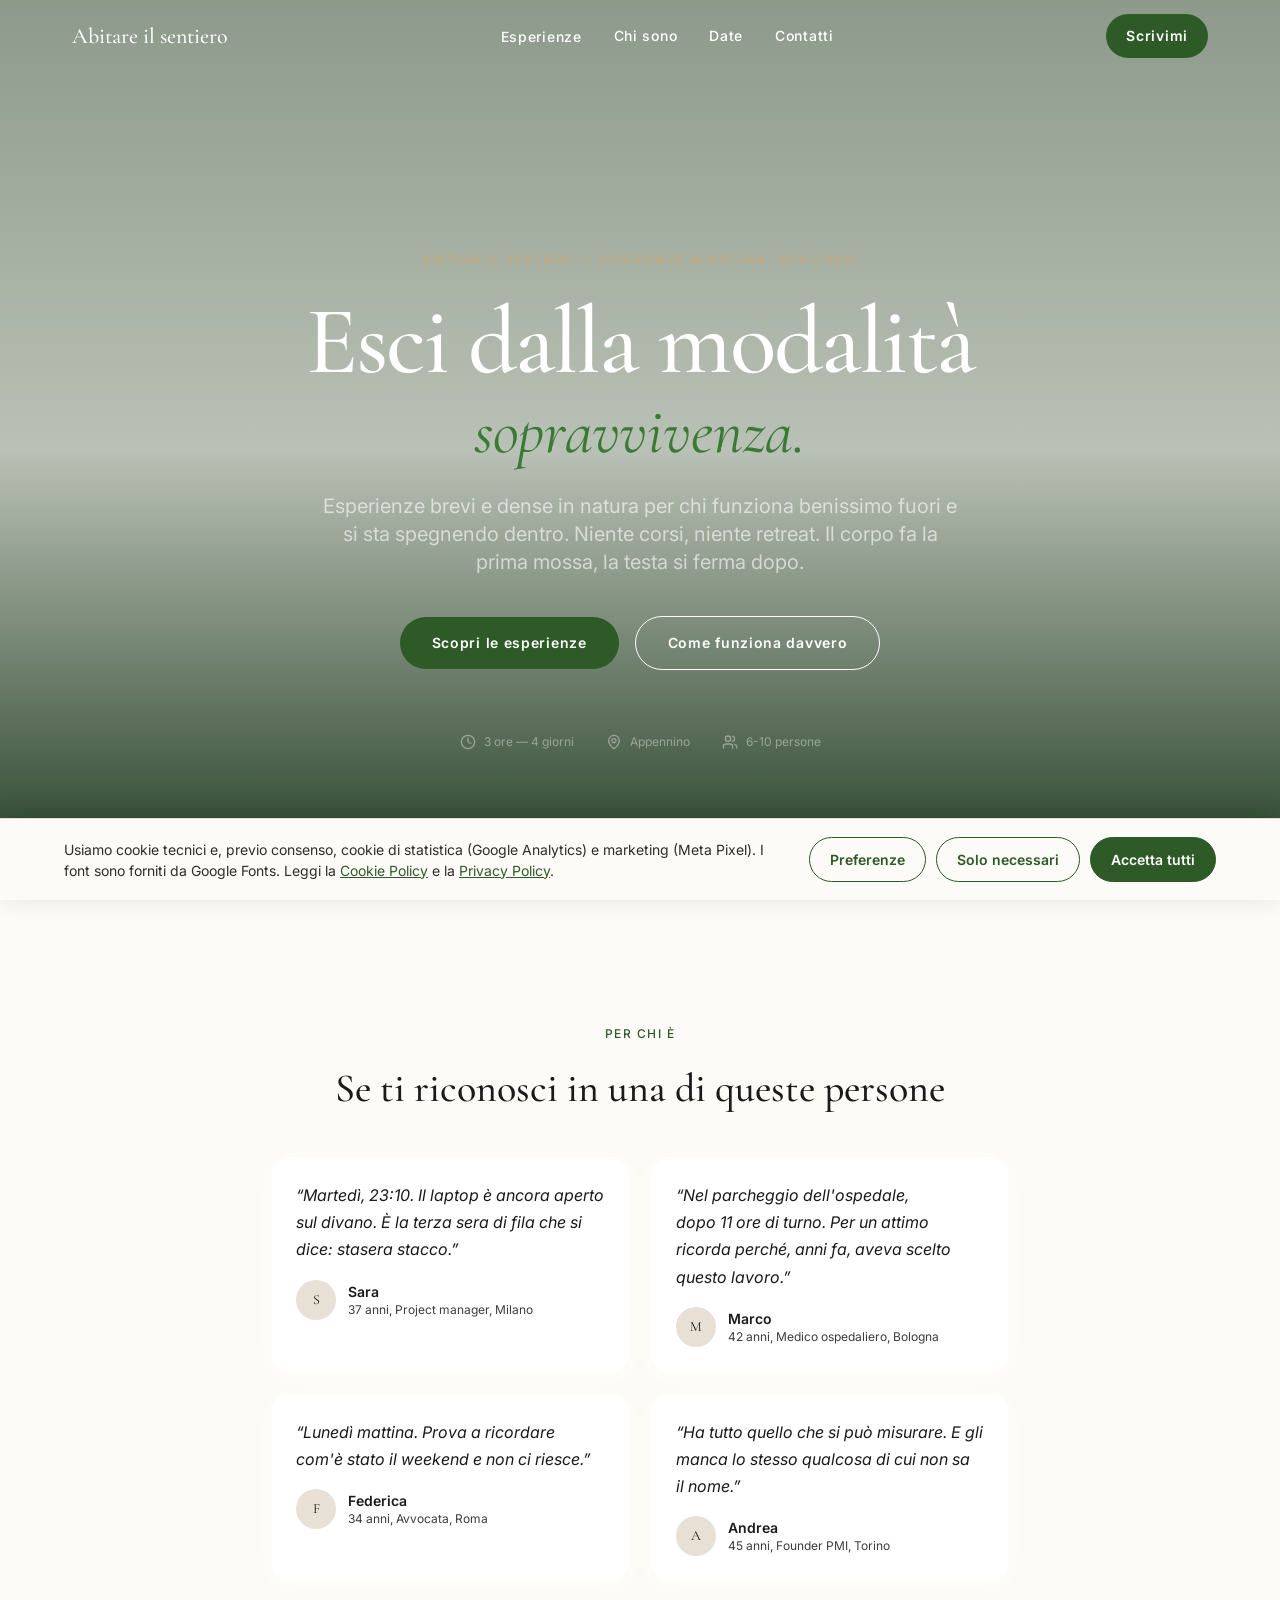
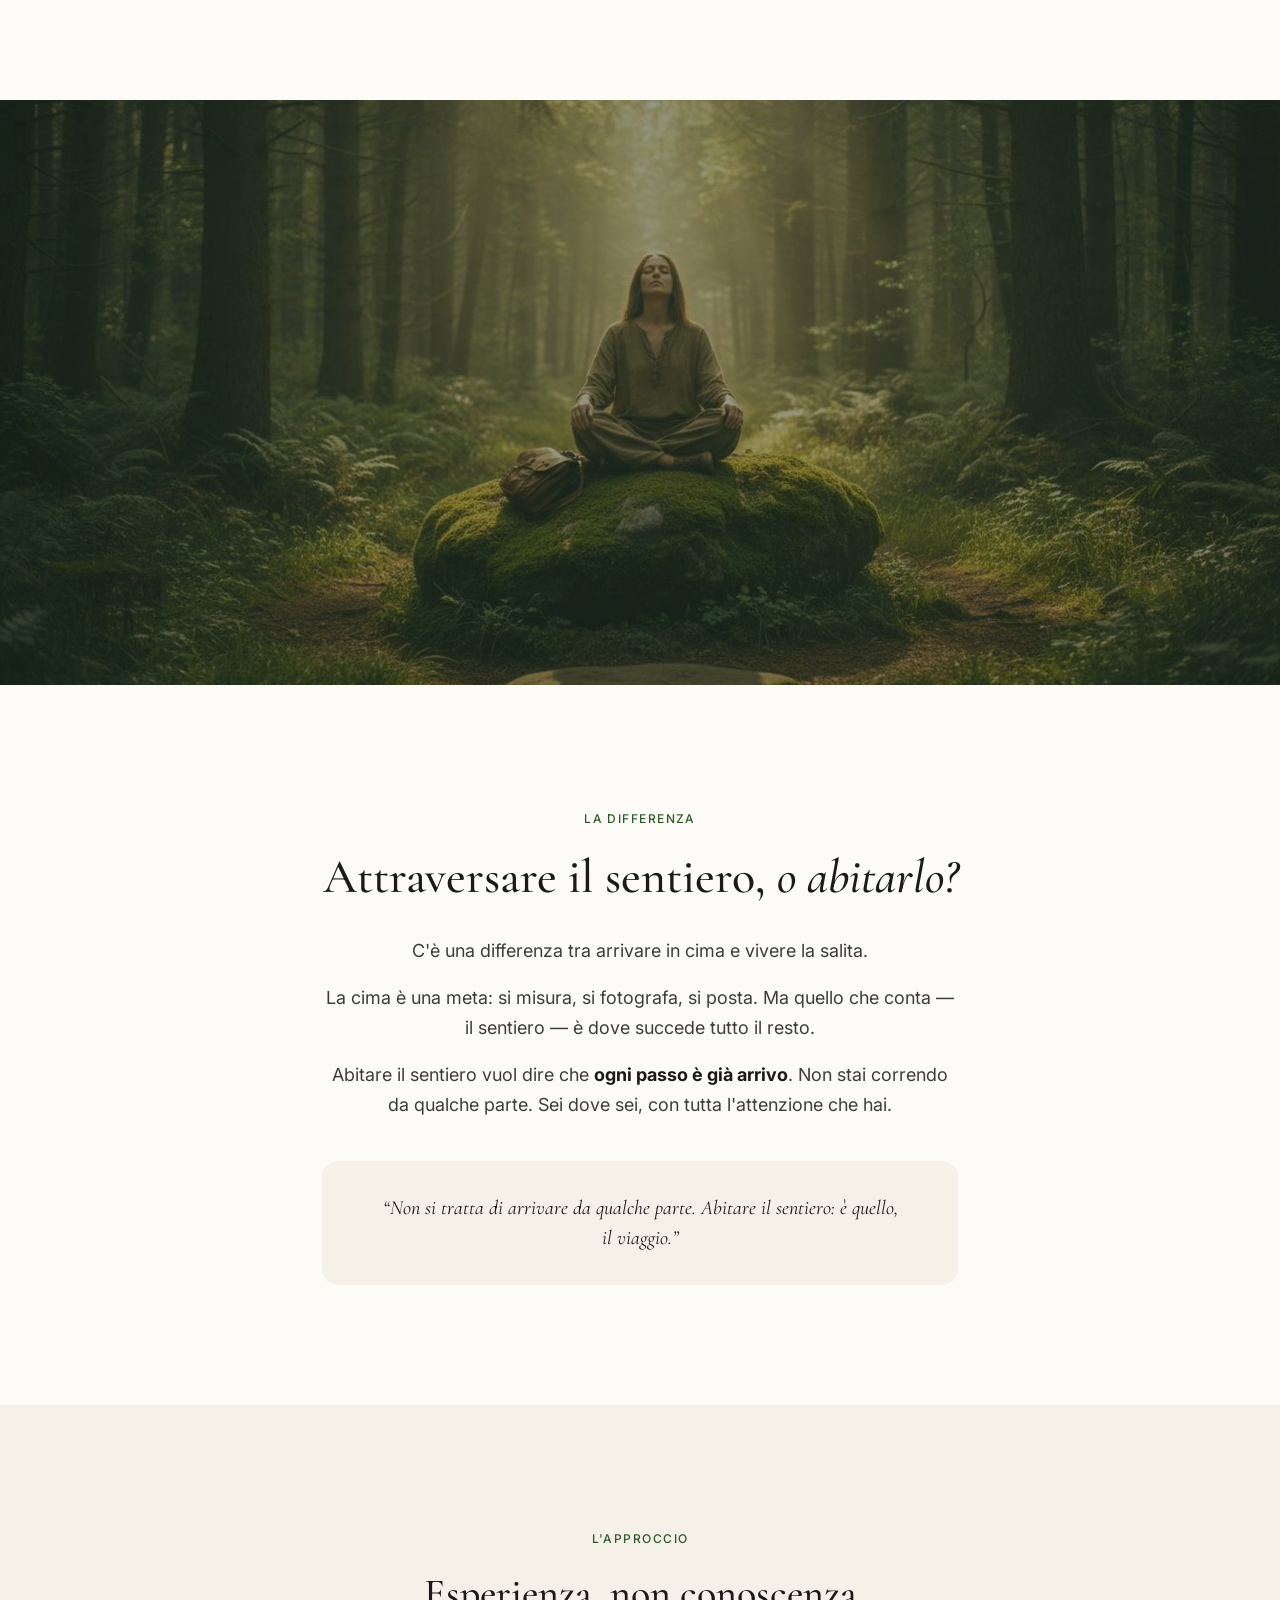
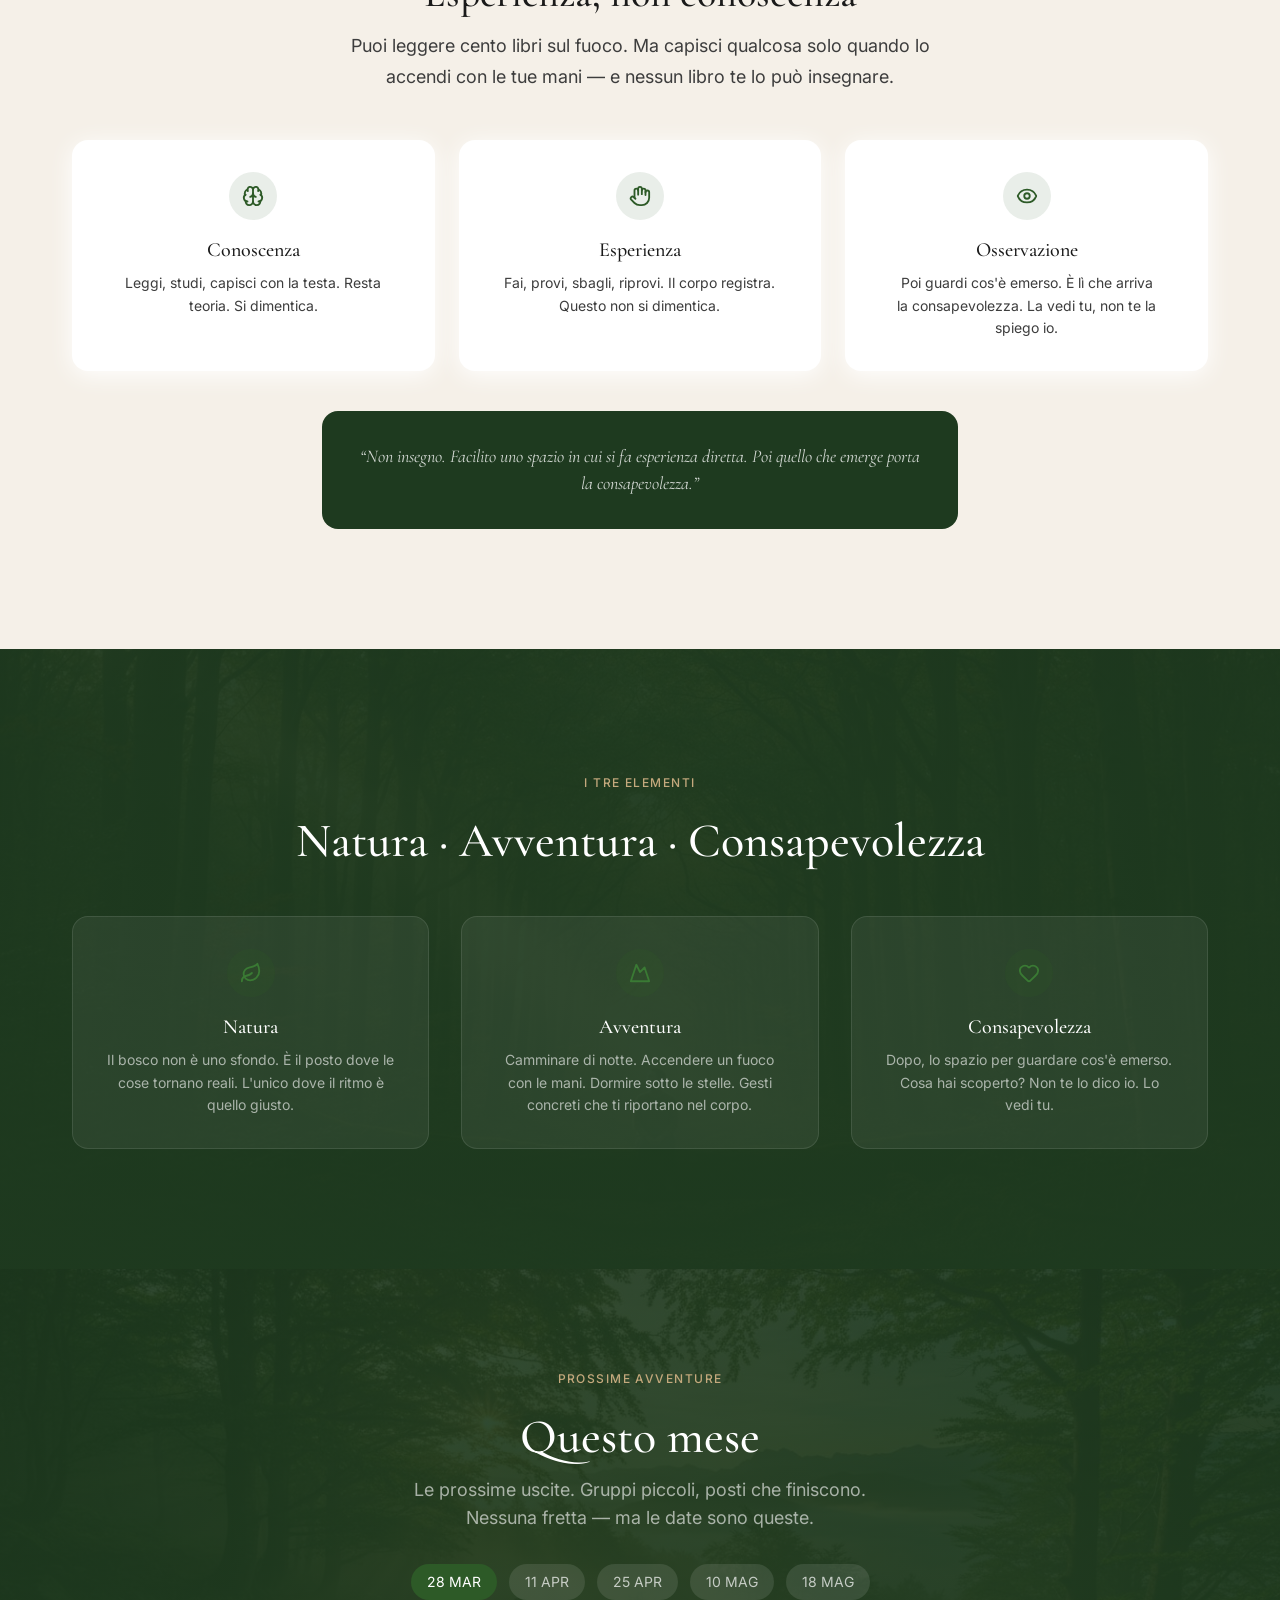
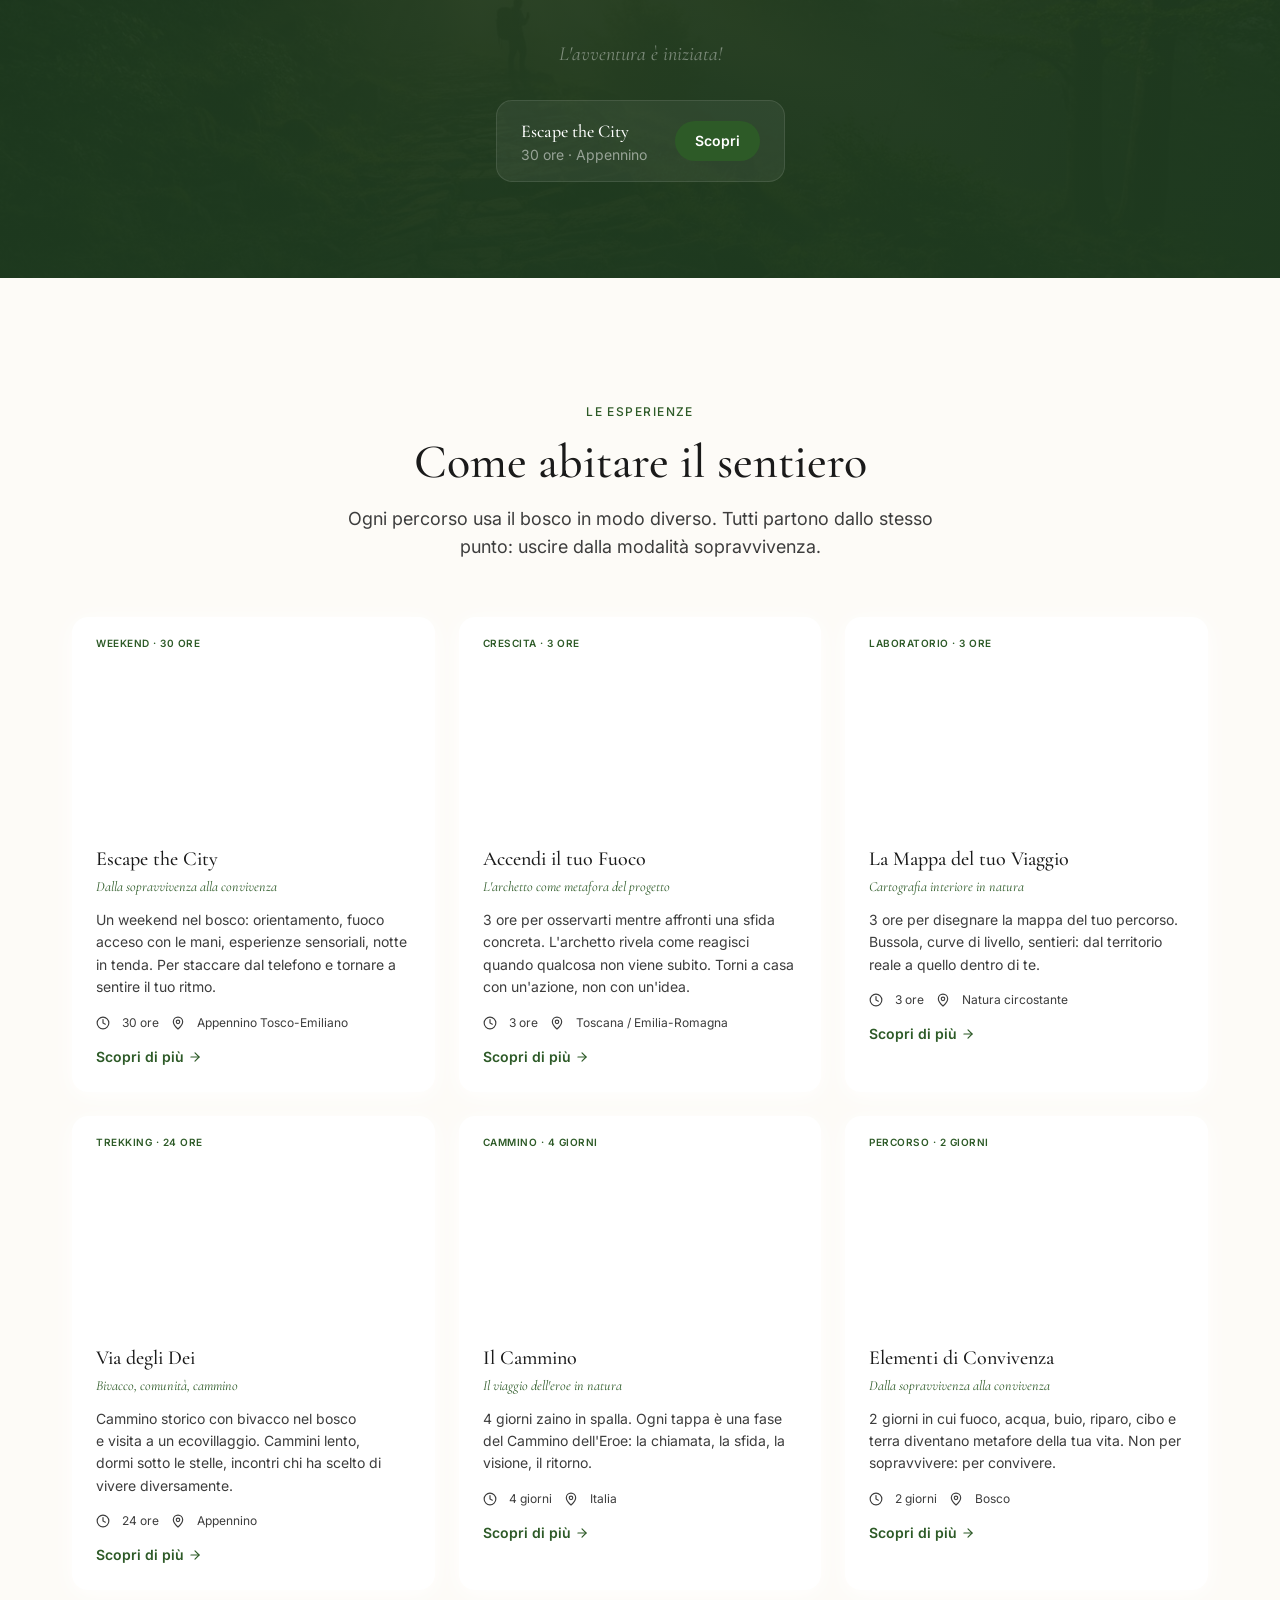
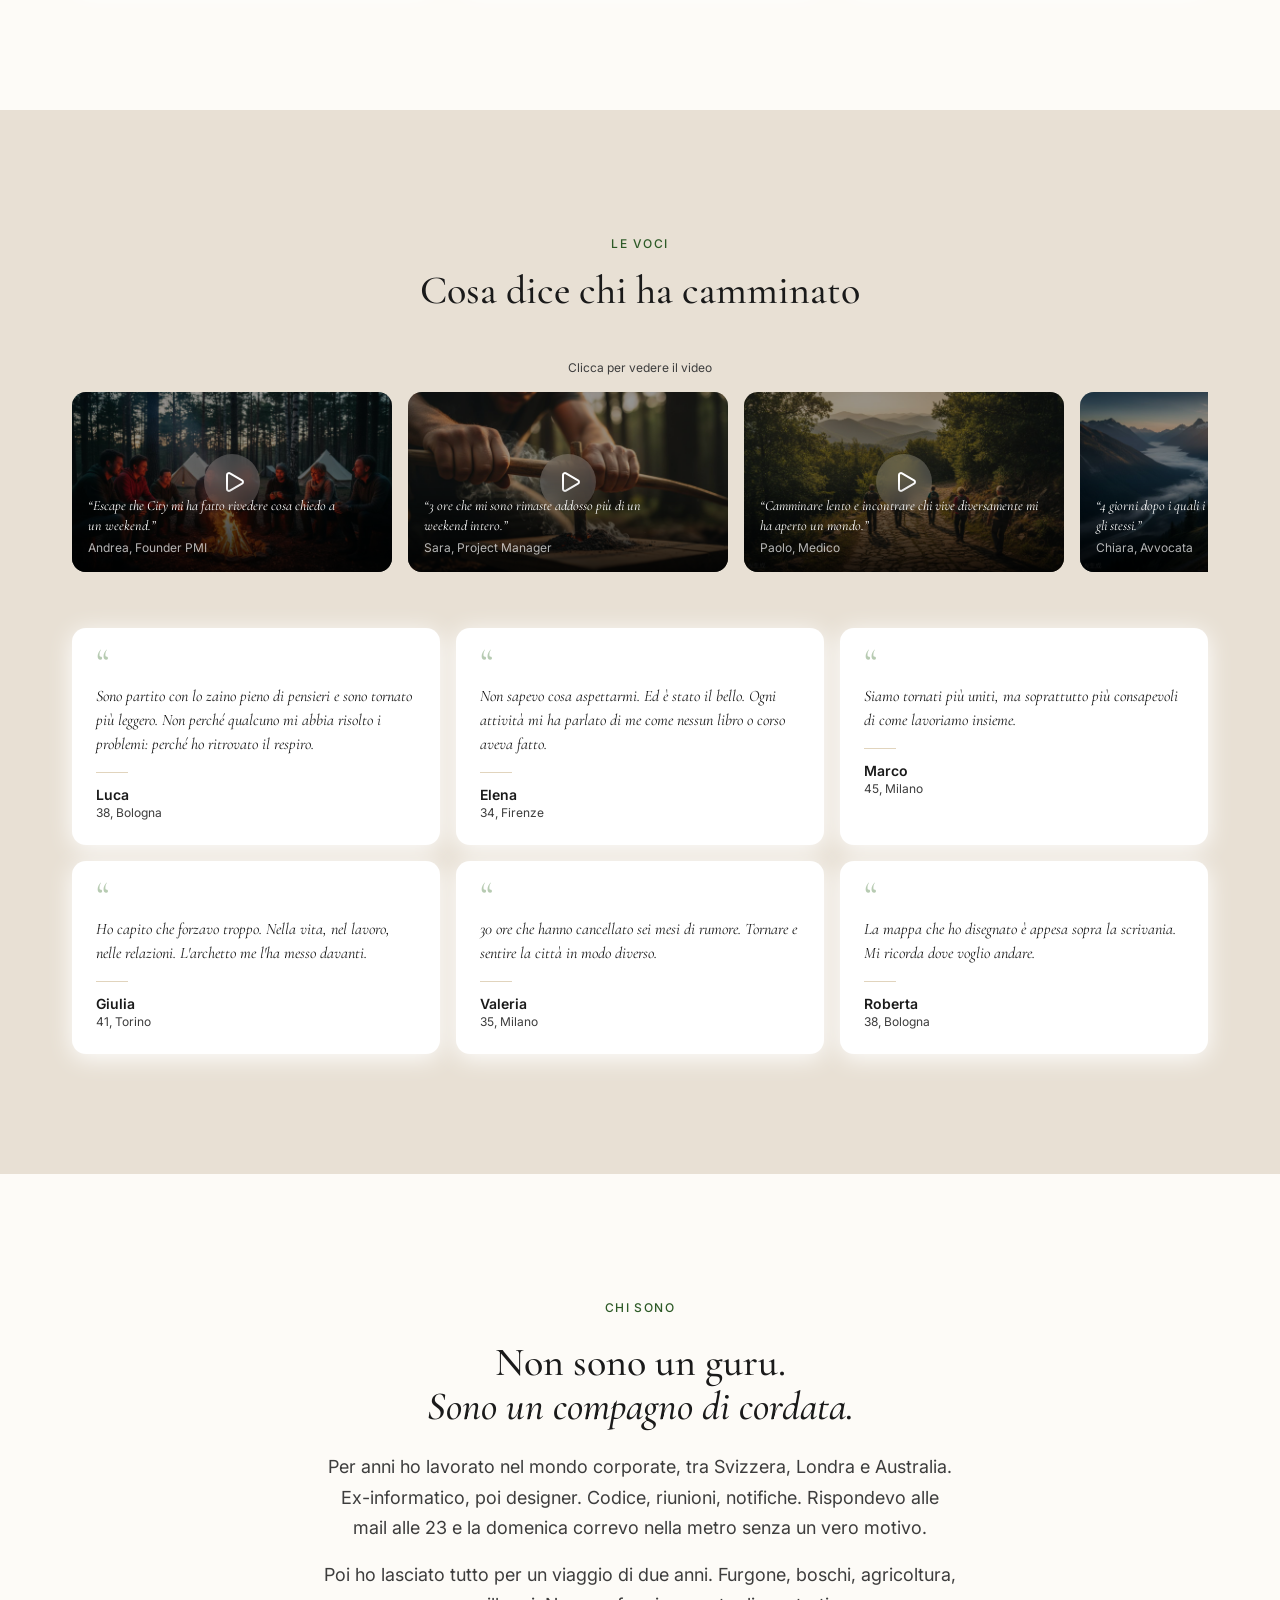
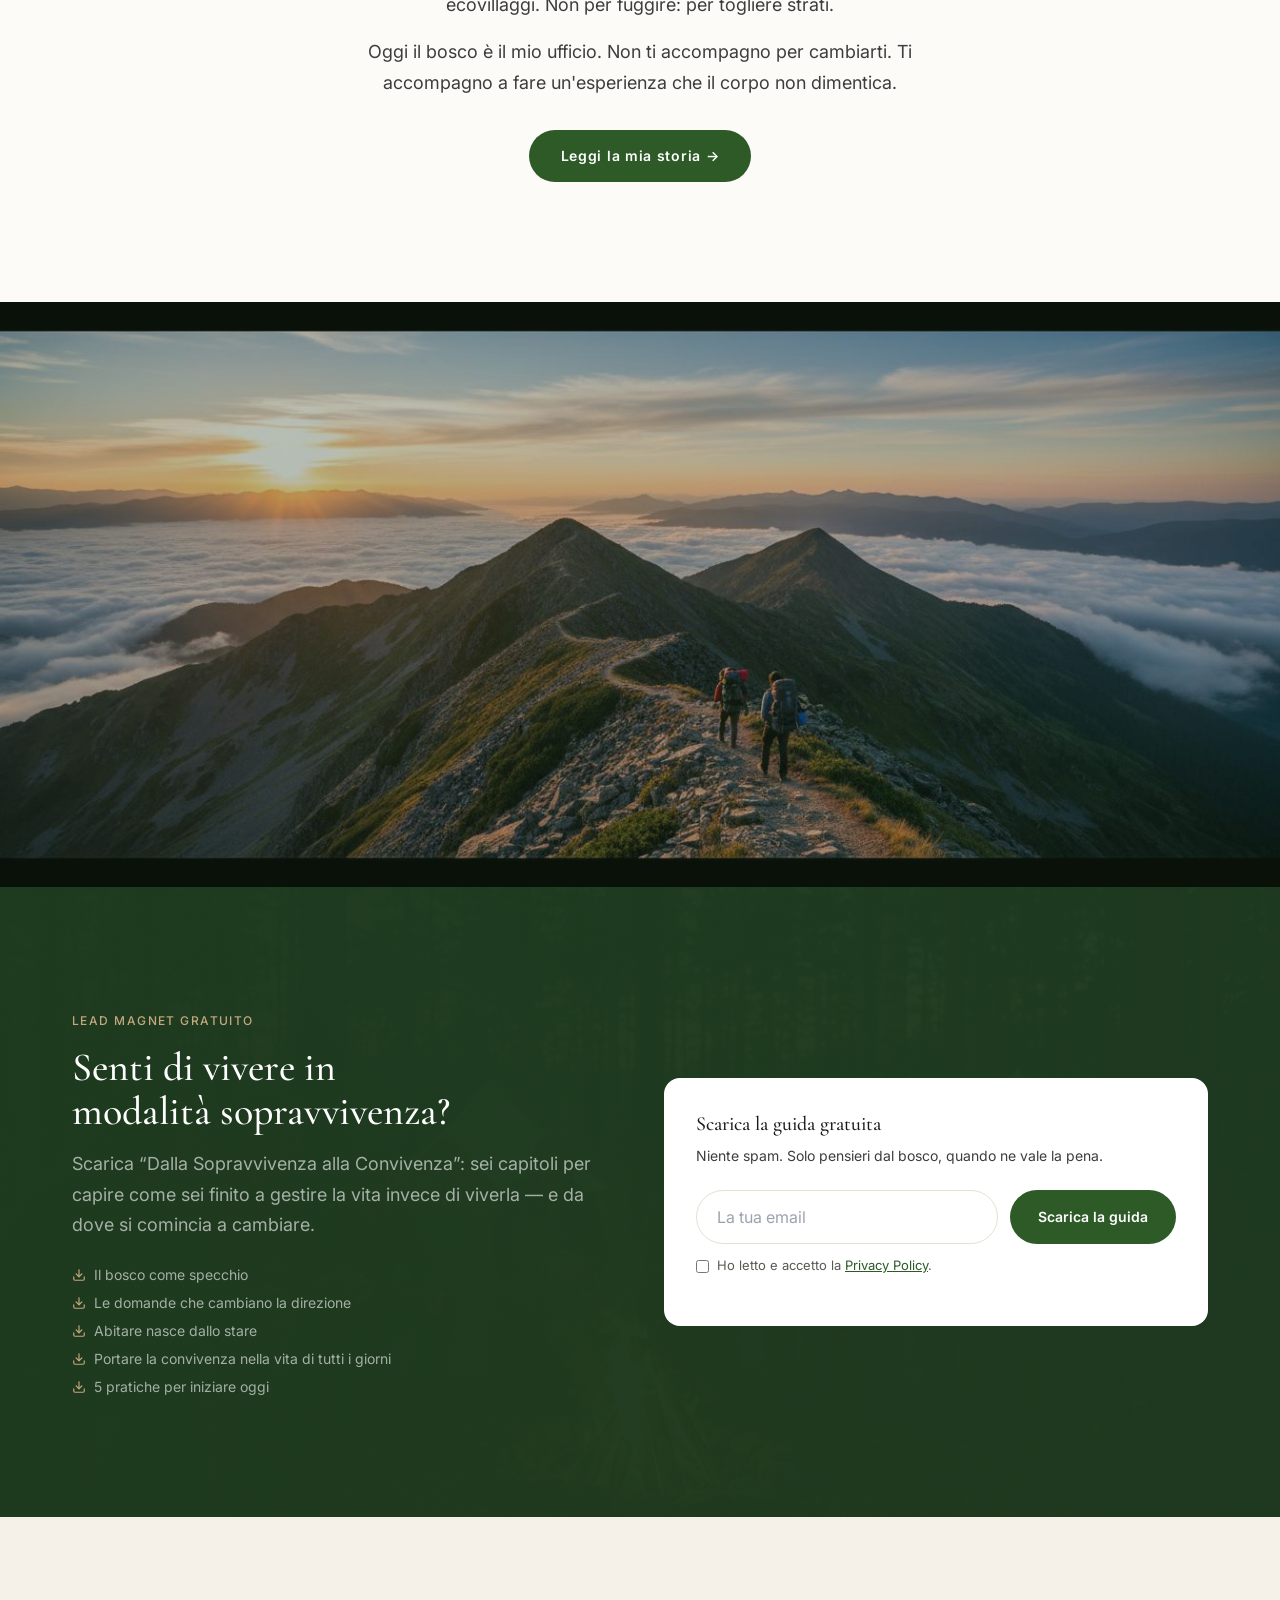
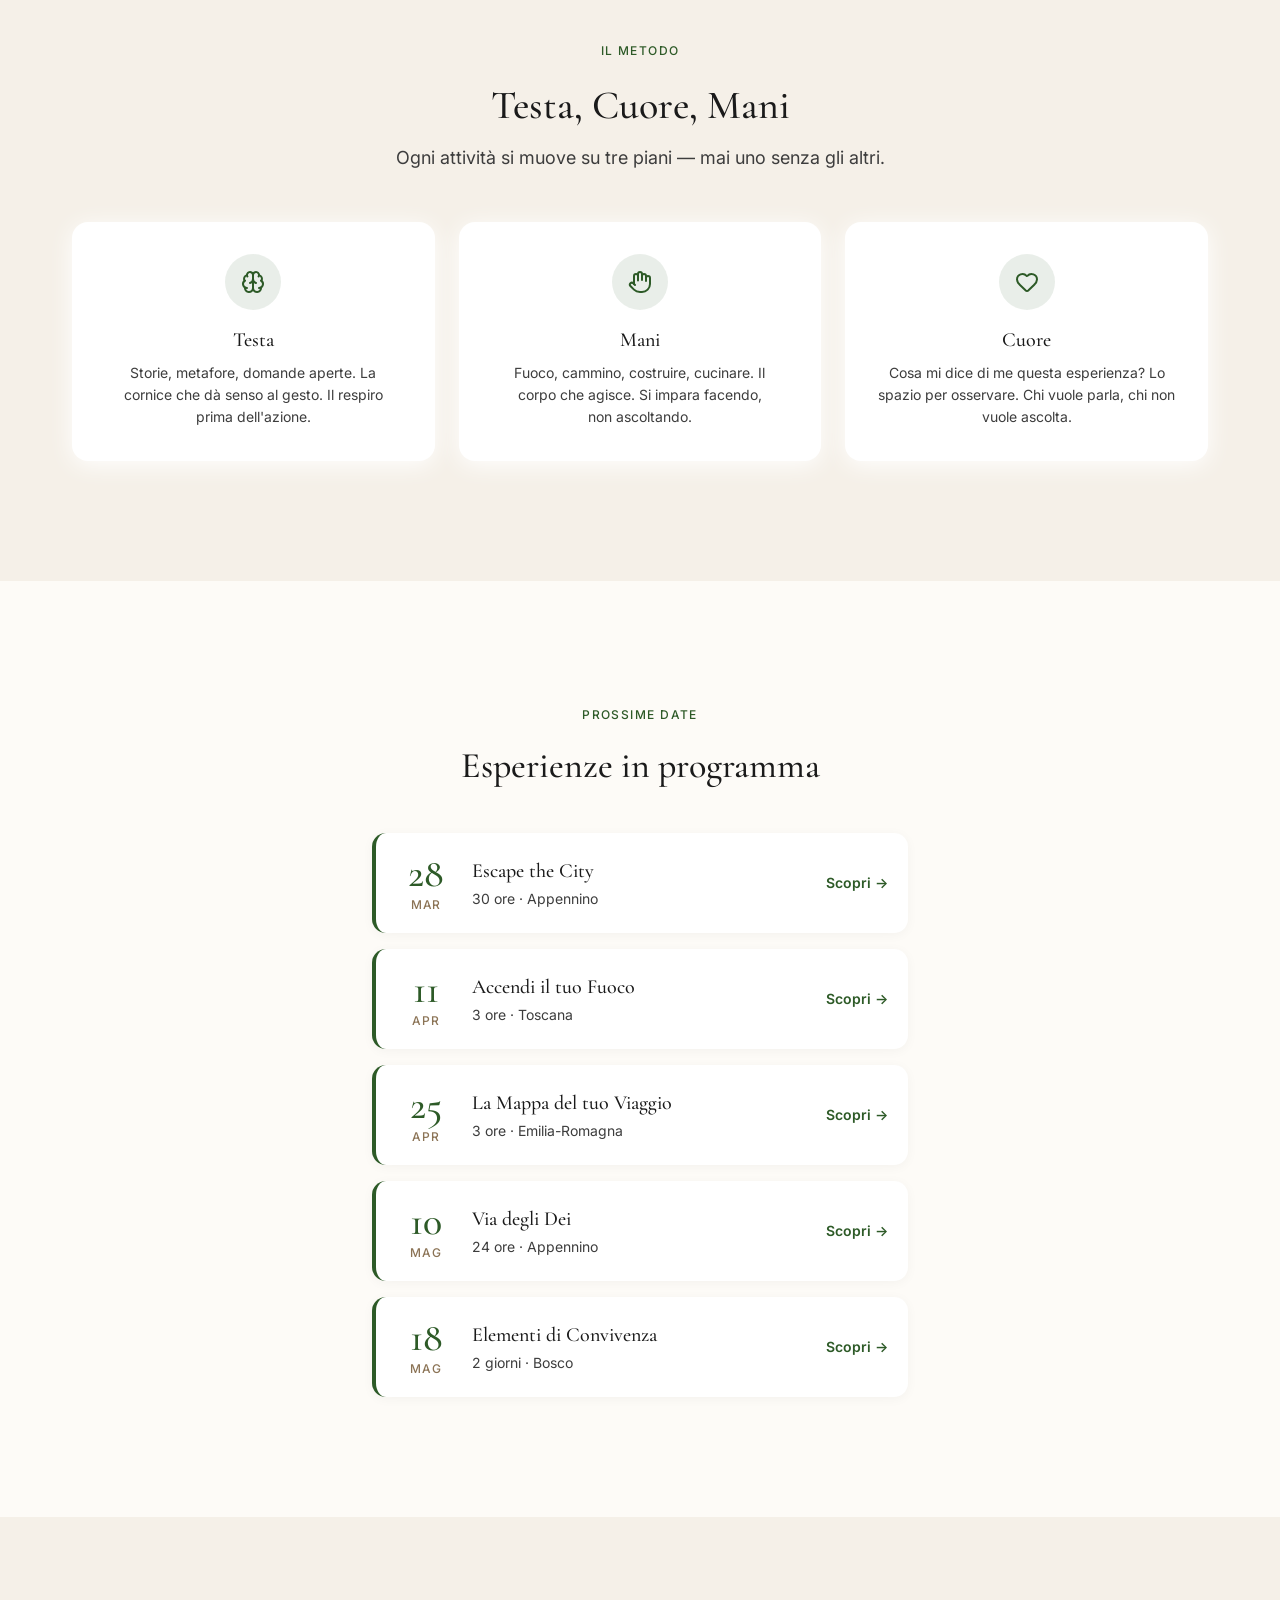
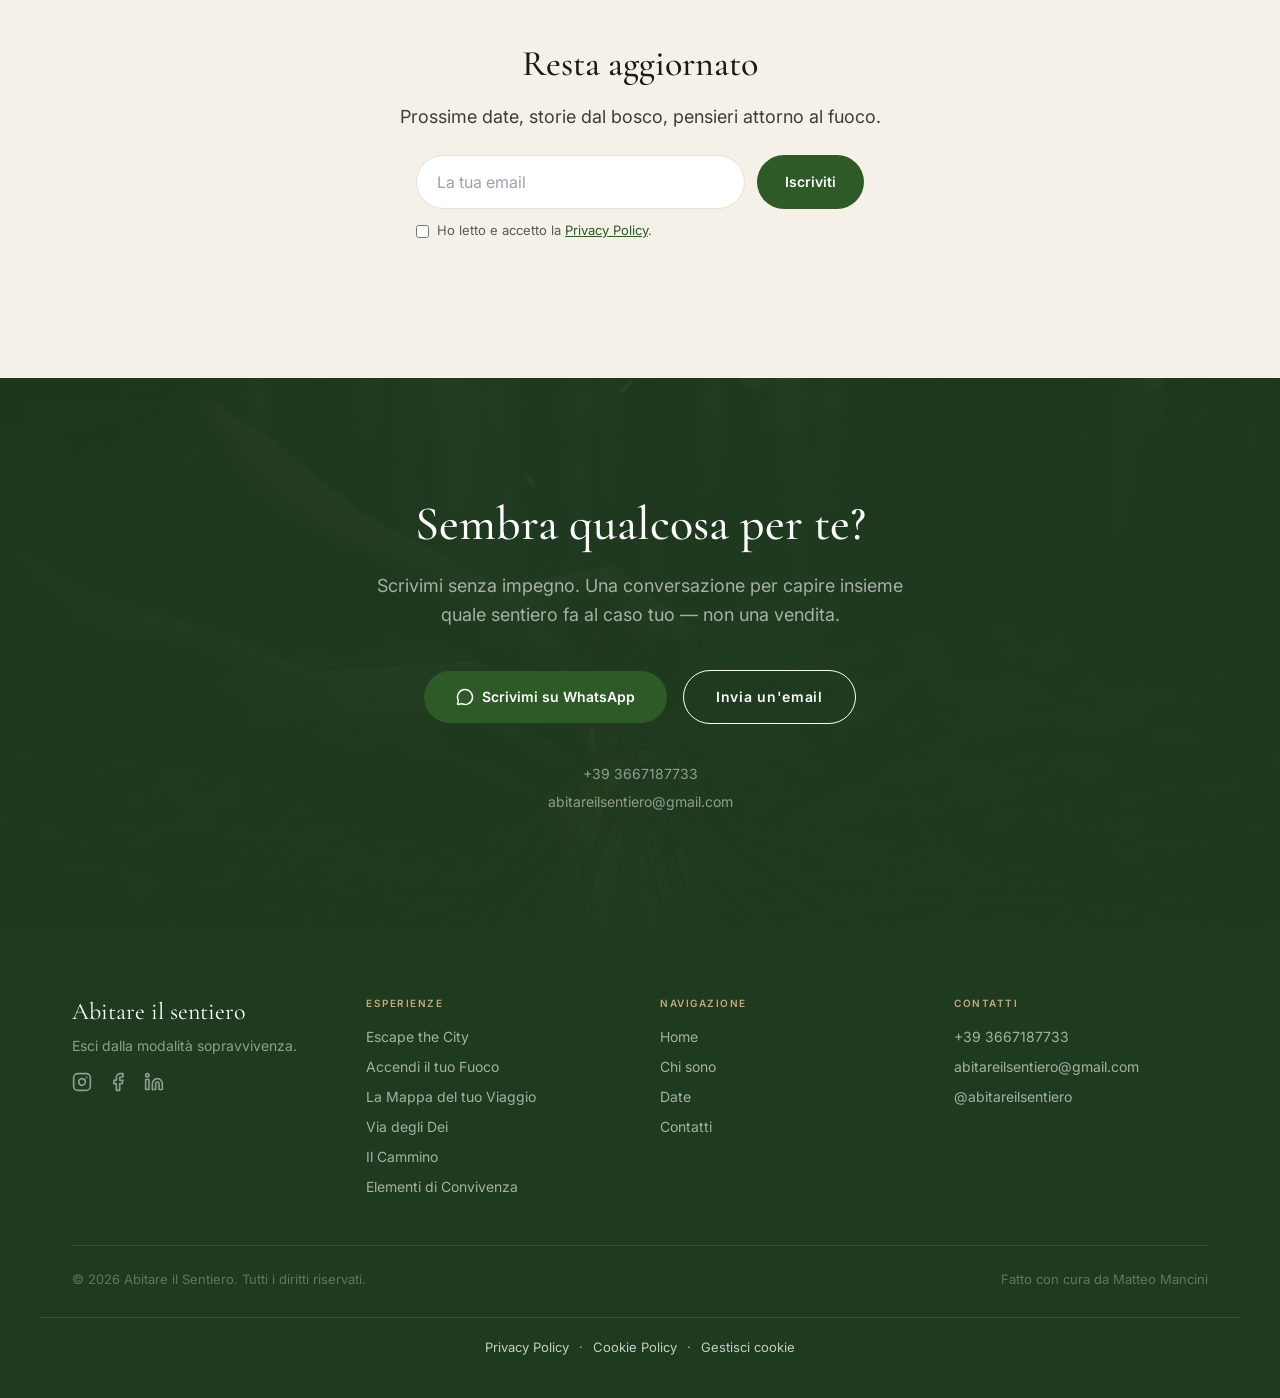
==== index.html @ 5c03542c "Header/footer condivisi, cookie policy e raccolta email Header e footer ora in partials/ (una sola c" ====
<!DOCTYPE html>
<html lang="it">
<head>
<meta charset="utf-8"/>
<meta content="width=device-width, initial-scale=1.0" name="viewport"/>
<title>Abitare il Sentiero — Esperienze in Natura</title>
<meta content="Tre esperienze in natura per uscire dalla modalità sopravvivenza, tornare presenti e abitare il sentiero." name="description"/>
<meta content="Abitare il Sentiero" name="author"/>
<link href="favicon.ico" rel="icon"/>
<meta content="Abitare il Sentiero — Esperienze in Natura" property="og:title"/>
<meta content="Tre esperienze in natura per uscire dalla modalità sopravvivenza, tornare presenti e abitare il sentiero." property="og:description"/>
<meta content="website" property="og:type"/>
<meta content="images/hero-forest.jpg" property="og:image"/>
<meta content="summary_large_image" name="twitter:card"/>
<meta content="images/hero-forest.jpg" name="twitter:image"/>
<link href="https://fonts.googleapis.com" rel="preconnect"/>
<link crossorigin="" href="https://fonts.gstatic.com" rel="preconnect"/>
<link href="https://fonts.googleapis.com/css2?family=Cormorant+Garamond:ital,wght@0,400;0,500;0,600;1,400;1,500&amp;family=Inter:wght@400;500;600&amp;display=swap" rel="stylesheet"/>
<link href="styles.css" rel="stylesheet"/>
</head>
<body>
<div data-include="partials/header.html"></div>
<main><section class="relative min-h-screen w-full overflow-hidden flex items-center justify-center"><div class="absolute inset-0"><video autoplay="" class="w-full h-full object-cover" loop="" muted="" playsinline="" src="videos/hero.mp4"></video><div class="absolute inset-0 bg-gradient-to-b from-[rgba(30,58,31,0.5)] via-[rgba(30,58,31,0.3)] to-forest-deep"></div></div><div class="relative z-10 text-center px-6 max-w-4xl mx-auto pt-24"><span class="anim-in inline-block font-body text-xs font-medium tracking-[0.12em] uppercase text-earth mb-6">Abitare il Sentiero — Esperienze in natura, non corsi</span><h1 class="anim-in font-display text-[48px] md:text-[80px] lg:text-[96px] font-medium text-white leading-[1.05] tracking-[-0.02em]">Esci dalla modalità</h1><p class="anim-in font-display text-[32px] md:text-[56px] lg:text-[64px] italic text-forest-light leading-[1.1] mt-1">sopravvivenza.</p><p class="anim-in mt-6 font-body text-lg md:text-xl text-white/60 leading-relaxed max-w-[640px] mx-auto">Esperienze brevi e dense in natura per chi funziona benissimo fuori e si sta spegnendo dentro. Niente corsi, niente retreat. Il corpo fa la prima mossa, la testa si ferma dopo.</p><div class="anim-in flex flex-col sm:flex-row items-center justify-center gap-4 mt-10"><a class="btn-primary" href="#esperienze">Scopri le esperienze</a><a class="btn-ghost-light" href="#approccio">Come funziona davvero</a></div><div class="anim-in mt-16 flex items-center justify-center gap-8 text-white/40"><div class="flex items-center gap-2"><svg aria-hidden="true" class="lucide lucide-clock" fill="none" height="16" stroke="currentColor" stroke-linecap="round" stroke-linejoin="round" stroke-width="2" viewbox="0 0 24 24" width="16" xmlns="http://www.w3.org/2000/svg"><path d="M12 6v6l4 2"></path><circle cx="12" cy="12" r="10"></circle></svg><span class="font-body text-xs">3 ore — 4 giorni</span></div><div class="flex items-center gap-2"><svg aria-hidden="true" class="lucide lucide-map-pin" fill="none" height="16" stroke="currentColor" stroke-linecap="round" stroke-linejoin="round" stroke-width="2" viewbox="0 0 24 24" width="16" xmlns="http://www.w3.org/2000/svg"><path d="M20 10c0 4.993-5.539 10.193-7.399 11.799a1 1 0 0 1-1.202 0C9.539 20.193 4 14.993 4 10a8 8 0 0 1 16 0"></path><circle cx="12" cy="10" r="3"></circle></svg><span class="font-body text-xs">Appennino</span></div><div class="flex items-center gap-2"><svg aria-hidden="true" class="lucide lucide-users" fill="none" height="16" stroke="currentColor" stroke-linecap="round" stroke-linejoin="round" stroke-width="2" viewbox="0 0 24 24" width="16" xmlns="http://www.w3.org/2000/svg"><path d="M16 21v-2a4 4 0 0 0-4-4H6a4 4 0 0 0-4 4v2"></path><path d="M16 3.128a4 4 0 0 1 0 7.744"></path><path d="M22 21v-2a4 4 0 0 0-3-3.87"></path><circle cx="9" cy="7" r="4"></circle></svg><span class="font-body text-xs">6-10 persone</span></div></div></div><div class="absolute bottom-8 left-1/2 -translate-x-1/2 z-10"><svg aria-hidden="true" class="lucide lucide-chevron-down text-white/40 animate-bounce" fill="none" height="24" stroke="currentColor" stroke-linecap="round" stroke-linejoin="round" stroke-width="2" viewbox="0 0 24 24" width="24" xmlns="http://www.w3.org/2000/svg"><path d="m6 9 6 6 6-6"></path></svg></div></section><section class="section-animate bg-cream section-padding"><div class="content-max-width max-w-[800px] mx-auto text-center"><span class="anim-in inline-block font-body text-xs font-medium tracking-[0.12em] uppercase text-forest mb-6">Per chi è</span><h2 class="anim-in font-display text-[28px] md:text-[40px] font-medium text-charcoal leading-[1.1]">Se ti riconosci in una di queste persone</h2><div class="anim-in mt-12 grid grid-cols-1 md:grid-cols-2 gap-6"><div class="bg-white rounded-2xl p-6 shadow-card text-left"><p class="font-body text-base text-charcoal leading-[1.7] italic">“Martedì, 23:10. Il laptop è ancora aperto sul divano. È la terza sera di fila che si dice: stasera stacco.”</p><div class="mt-4 flex items-center gap-3"><div class="w-10 h-10 rounded-full bg-sand-dark flex items-center justify-center"><span class="font-display text-sm text-charcoal">S</span></div><div><p class="font-body text-sm font-semibold text-charcoal">Sara</p><p class="font-body text-xs text-charcoal-light">37 anni, Project manager, Milano</p></div></div></div><div class="bg-white rounded-2xl p-6 shadow-card text-left"><p class="font-body text-base text-charcoal leading-[1.7] italic">“Nel parcheggio dell'ospedale, dopo 11 ore di turno. Per un attimo ricorda perché, anni fa, aveva scelto questo lavoro.”</p><div class="mt-4 flex items-center gap-3"><div class="w-10 h-10 rounded-full bg-sand-dark flex items-center justify-center"><span class="font-display text-sm text-charcoal">M</span></div><div><p class="font-body text-sm font-semibold text-charcoal">Marco</p><p class="font-body text-xs text-charcoal-light">42 anni, Medico ospedaliero, Bologna</p></div></div></div><div class="bg-white rounded-2xl p-6 shadow-card text-left"><p class="font-body text-base text-charcoal leading-[1.7] italic">“Lunedì mattina. Prova a ricordare com'è stato il weekend e non ci riesce.”</p><div class="mt-4 flex items-center gap-3"><div class="w-10 h-10 rounded-full bg-sand-dark flex items-center justify-center"><span class="font-display text-sm text-charcoal">F</span></div><div><p class="font-body text-sm font-semibold text-charcoal">Federica</p><p class="font-body text-xs text-charcoal-light">34 anni, Avvocata, Roma</p></div></div></div><div class="bg-white rounded-2xl p-6 shadow-card text-left"><p class="font-body text-base text-charcoal leading-[1.7] italic">“Ha tutto quello che si può misurare. E gli manca lo stesso qualcosa di cui non sa il nome.”</p><div class="mt-4 flex items-center gap-3"><div class="w-10 h-10 rounded-full bg-sand-dark flex items-center justify-center"><span class="font-display text-sm text-charcoal">A</span></div><div><p class="font-body text-sm font-semibold text-charcoal">Andrea</p><p class="font-body text-xs text-charcoal-light">45 anni, Founder PMI, Torino</p></div></div></div></div></div></section><div class="relative w-full h-[50vh] md:h-[65vh] overflow-hidden"><img alt="Camminare nel bosco" class="w-full h-full object-cover" loading="lazy" src="images/full-abitare.jpg"/><div class="absolute inset-0 bg-forest-deep/30"></div></div><section class="section-animate bg-cream section-padding" id="abitare"><div class="content-max-width max-w-[700px] mx-auto text-center"><span class="anim-in inline-block font-body text-xs font-medium tracking-[0.12em] uppercase text-forest mb-6">La differenza</span><h2 class="anim-in font-display text-[28px] md:text-[48px] font-medium text-charcoal leading-[1.1]">Attraversare il sentiero, <em>o abitarlo?</em></h2><div class="anim-in mt-8 space-y-4 font-body text-lg text-charcoal-light leading-[1.7]"><p>C'è una differenza tra arrivare in cima e vivere la salita.</p><p>La cima è una meta: si misura, si fotografa, si posta. Ma quello che conta — il sentiero — è dove succede tutto il resto.</p><p>Abitare il sentiero vuol dire che <strong class="text-charcoal">ogni passo è già arrivo</strong>. Non stai correndo da qualche parte. Sei dove sei, con tutta l'attenzione che hai.</p></div><div class="anim-in mt-10 bg-sand rounded-2xl p-8"><p class="font-display text-xl italic text-charcoal leading-[1.5]">“Non si tratta di arrivare da qualche parte. Abitare il sentiero: è quello, il viaggio.”</p></div></div></section><section class="section-animate bg-sand section-padding" id="approccio"><div class="content-max-width max-w-[700px] mx-auto text-center"><span class="anim-in inline-block font-body text-xs font-medium tracking-[0.12em] uppercase text-forest mb-6">L'approccio</span><h2 class="anim-in font-display text-[28px] md:text-[40px] font-medium text-charcoal leading-[1.1]">Esperienza, non conoscenza</h2><p class="anim-in mt-4 font-body text-lg text-charcoal-light leading-[1.7]">Puoi leggere cento libri sul fuoco. Ma capisci qualcosa solo quando lo accendi con le tue mani — e nessun libro te lo può insegnare.</p></div><div class="content-max-width mt-12 grid grid-cols-1 md:grid-cols-3 gap-6"><div class="anim-in bg-white rounded-2xl p-8 shadow-card text-center"><div class="w-12 h-12 rounded-full bg-forest/10 flex items-center justify-center mx-auto"><svg aria-hidden="true" class="lucide lucide-brain text-forest" fill="none" height="22" stroke="currentColor" stroke-linecap="round" stroke-linejoin="round" stroke-width="2" viewbox="0 0 24 24" width="22" xmlns="http://www.w3.org/2000/svg"><path d="M12 18V5"></path><path d="M15 13a4.17 4.17 0 0 1-3-4 4.17 4.17 0 0 1-3 4"></path><path d="M17.598 6.5A3 3 0 1 0 12 5a3 3 0 1 0-5.598 1.5"></path><path d="M17.997 5.125a4 4 0 0 1 2.526 5.77"></path><path d="M18 18a4 4 0 0 0 2-7.464"></path><path d="M19.967 17.483A4 4 0 1 1 12 18a4 4 0 1 1-7.967-.517"></path><path d="M6 18a4 4 0 0 1-2-7.464"></path><path d="M6.003 5.125a4 4 0 0 0-2.526 5.77"></path></svg></div><h3 class="font-display text-xl font-medium text-charcoal mt-4">Conoscenza</h3><p class="font-body text-sm text-charcoal-light leading-[1.6] mt-2">Leggi, studi, capisci con la testa. Resta teoria. Si dimentica.</p></div><div class="anim-in bg-white rounded-2xl p-8 shadow-card text-center"><div class="w-12 h-12 rounded-full bg-forest/10 flex items-center justify-center mx-auto"><svg aria-hidden="true" class="lucide lucide-hand text-forest" fill="none" height="22" stroke="currentColor" stroke-linecap="round" stroke-linejoin="round" stroke-width="2" viewbox="0 0 24 24" width="22" xmlns="http://www.w3.org/2000/svg"><path d="M18 11V6a2 2 0 0 0-2-2a2 2 0 0 0-2 2"></path><path d="M14 10V4a2 2 0 0 0-2-2a2 2 0 0 0-2 2v2"></path><path d="M10 10.5V6a2 2 0 0 0-2-2a2 2 0 0 0-2 2v8"></path><path d="M18 8a2 2 0 1 1 4 0v6a8 8 0 0 1-8 8h-2c-2.8 0-4.5-.86-5.99-2.34l-3.6-3.6a2 2 0 0 1 2.83-2.82L7 15"></path></svg></div><h3 class="font-display text-xl font-medium text-charcoal mt-4">Esperienza</h3><p class="font-body text-sm text-charcoal-light leading-[1.6] mt-2">Fai, provi, sbagli, riprovi. Il corpo registra. Questo non si dimentica.</p></div><div class="anim-in bg-white rounded-2xl p-8 shadow-card text-center"><div class="w-12 h-12 rounded-full bg-forest/10 flex items-center justify-center mx-auto"><svg aria-hidden="true" class="lucide lucide-eye text-forest" fill="none" height="22" stroke="currentColor" stroke-linecap="round" stroke-linejoin="round" stroke-width="2" viewbox="0 0 24 24" width="22" xmlns="http://www.w3.org/2000/svg"><path d="M2.062 12.348a1 1 0 0 1 0-.696 10.75 10.75 0 0 1 19.876 0 1 1 0 0 1 0 .696 10.75 10.75 0 0 1-19.876 0"></path><circle cx="12" cy="12" r="3"></circle></svg></div><h3 class="font-display text-xl font-medium text-charcoal mt-4">Osservazione</h3><p class="font-body text-sm text-charcoal-light leading-[1.6] mt-2">Poi guardi cos'è emerso. È lì che arriva la consapevolezza. La vedi tu, non te la spiego io.</p></div></div><div class="content-max-width mt-10 max-w-[700px] mx-auto text-center"><div class="anim-in bg-forest-deep rounded-2xl p-8"><p class="font-display text-lg italic text-white/80 leading-[1.5]">“Non insegno. Facilito uno spazio in cui si fa esperienza diretta. Poi quello che emerge porta la consapevolezza.”</p></div></div></section><section class="section-animate bg-forest-deep section-padding relative overflow-hidden"><div class="absolute inset-0"><img alt="" class="w-full h-full object-cover opacity-20" src="images/full-natura.jpg"/><div class="absolute inset-0 bg-gradient-to-b from-forest-deep/70 to-forest-deep/95"></div></div><div class="relative z-10 content-max-width text-center"><span class="anim-in inline-block font-body text-xs font-medium tracking-[0.12em] uppercase text-earth mb-6">I tre elementi</span><h2 class="anim-in font-display text-[32px] md:text-[48px] font-medium text-white leading-[1.1]">Natura · Avventura · Consapevolezza</h2><div class="anim-in mt-12 grid grid-cols-1 md:grid-cols-3 gap-8"><div class="bg-white/[0.06] border border-white/10 rounded-2xl p-8"><div class="w-12 h-12 rounded-full bg-forest/20 flex items-center justify-center mx-auto"><svg aria-hidden="true" class="lucide lucide-leaf text-forest-light" fill="none" height="22" stroke="currentColor" stroke-linecap="round" stroke-linejoin="round" stroke-width="2" viewbox="0 0 24 24" width="22" xmlns="http://www.w3.org/2000/svg"><path d="M11 20A7 7 0 0 1 9.8 6.1C15.5 5 17 4.48 19 2c1 2 2 4.18 2 8 0 5.5-4.78 10-10 10Z"></path><path d="M2 21c0-3 1.85-5.36 5.08-6C9.5 14.52 12 13 13 12"></path></svg></div><h3 class="font-display text-xl font-medium text-white mt-4">Natura</h3><p class="font-body text-sm text-white/60 leading-[1.6] mt-2">Il bosco non è uno sfondo. È il posto dove le cose tornano reali. L'unico dove il ritmo è quello giusto.</p></div><div class="bg-white/[0.06] border border-white/10 rounded-2xl p-8"><div class="w-12 h-12 rounded-full bg-forest/20 flex items-center justify-center mx-auto"><svg aria-hidden="true" class="lucide lucide-mountain text-forest-light" fill="none" height="22" stroke="currentColor" stroke-linecap="round" stroke-linejoin="round" stroke-width="2" viewbox="0 0 24 24" width="22" xmlns="http://www.w3.org/2000/svg"><path d="m8 3 4 8 5-5 5 15H2L8 3z"></path></svg></div><h3 class="font-display text-xl font-medium text-white mt-4">Avventura</h3><p class="font-body text-sm text-white/60 leading-[1.6] mt-2">Camminare di notte. Accendere un fuoco con le mani. Dormire sotto le stelle. Gesti concreti che ti riportano nel corpo.</p></div><div class="bg-white/[0.06] border border-white/10 rounded-2xl p-8"><div class="w-12 h-12 rounded-full bg-forest/20 flex items-center justify-center mx-auto"><svg aria-hidden="true" class="lucide lucide-heart text-forest-light" fill="none" height="22" stroke="currentColor" stroke-linecap="round" stroke-linejoin="round" stroke-width="2" viewbox="0 0 24 24" width="22" xmlns="http://www.w3.org/2000/svg"><path d="M2 9.5a5.5 5.5 0 0 1 9.591-3.676.56.56 0 0 0 .818 0A5.49 5.49 0 0 1 22 9.5c0 2.29-1.5 4-3 5.5l-5.492 5.313a2 2 0 0 1-3 .019L5 15c-1.5-1.5-3-3.2-3-5.5"></path></svg></div><h3 class="font-display text-xl font-medium text-white mt-4">Consapevolezza</h3><p class="font-body text-sm text-white/60 leading-[1.6] mt-2">Dopo, lo spazio per guardare cos'è emerso. Cosa hai scoperto? Non te lo dico io. Lo vedi tu.</p></div></div></div></section><section class="bg-forest-deep relative overflow-hidden" id="date"><div class="absolute inset-0"><img alt="" class="w-full h-full object-cover opacity-25" src="images/full-avventura.jpg"/><div class="absolute inset-0 bg-gradient-to-b from-forest-deep/60 to-forest-deep/90"></div></div><div class="relative z-10 content-max-width py-16 md:py-24 text-center"><span class="cd-anim inline-block font-body text-xs font-medium tracking-[0.12em] uppercase text-earth mb-6">Prossime avventure</span><h2 class="cd-anim font-display text-[32px] md:text-[48px] font-medium text-white leading-[1.1]">Questo mese</h2><p class="cd-anim mt-3 font-body text-lg text-white/60 max-w-[500px] mx-auto">Le prossime uscite. Gruppi piccoli, posti che finiscono. Nessuna fretta — ma le date sono queste.</p><div class="cd-anim flex flex-wrap items-center justify-center gap-3 mt-8"><button class="px-4 py-2 rounded-full font-body text-sm transition-all bg-forest text-white">28 MAR</button><button class="px-4 py-2 rounded-full font-body text-sm transition-all bg-white/10 text-white/70 hover:bg-white/20">11 APR</button><button class="px-4 py-2 rounded-full font-body text-sm transition-all bg-white/10 text-white/70 hover:bg-white/20">25 APR</button><button class="px-4 py-2 rounded-full font-body text-sm transition-all bg-white/10 text-white/70 hover:bg-white/20">10 MAG</button><button class="px-4 py-2 rounded-full font-body text-sm transition-all bg-white/10 text-white/70 hover:bg-white/20">18 MAG</button></div><p class="cd-anim mt-10 font-display text-xl italic text-white/40">L'avventura è iniziata!</p><div class="cd-anim mt-8 inline-flex items-center gap-3 bg-white/[0.06] border border-white/10 rounded-2xl px-6 py-4"><div class="text-left"><p class="font-display text-lg font-medium text-white">Escape the City</p><p class="font-body text-sm text-white/50">30 ore · Appennino</p></div><a class="ml-4 px-5 py-2.5 rounded-full bg-forest text-white font-body text-sm font-semibold hover:bg-forest-light transition-colors" href="escape-the-city.html">Scopri</a></div></div></section><section class="section-animate bg-cream section-padding" id="esperienze"><div class="content-max-width"><div class="text-center mb-14"><span class="anim-in inline-block font-body text-xs font-medium tracking-[0.12em] uppercase text-forest mb-4">Le esperienze</span><h2 class="anim-in font-display text-[32px] md:text-[48px] font-medium text-charcoal leading-[1.1]">Come abitare il sentiero</h2><p class="anim-in mt-4 font-body text-lg text-charcoal-light max-w-[600px] mx-auto">Ogni percorso usa il bosco in modo diverso. Tutti partono dallo stesso punto: uscire dalla modalità sopravvivenza.</p></div><div class="grid grid-cols-1 md:grid-cols-2 lg:grid-cols-3 gap-6"><a class="anim-in group bg-white rounded-2xl overflow-hidden shadow-card hover:shadow-card-hover transition-all" href="escape-the-city.html"><div class="relative aspect-video overflow-hidden"><video autoplay="" class="w-full h-full object-cover group-hover:scale-105 transition-transform duration-500" loop="" muted="" playsinline="" src="videos/escape-city.mp4"></video><div class="absolute top-3 left-3"><span class="px-3 py-1 rounded-full bg-white/90 font-body text-[10px] font-semibold uppercase tracking-wider text-forest">WEEKEND · 30 ORE</span></div></div><div class="p-6"><h3 class="font-display text-xl font-medium text-charcoal">Escape the City</h3><p class="font-display text-sm italic text-forest mt-1">Dalla sopravvivenza alla convivenza</p><p class="font-body text-sm text-charcoal-light leading-[1.6] mt-3">Un weekend nel bosco: orientamento, fuoco acceso con le mani, esperienze sensoriali, notte in tenda. Per staccare dal telefono e tornare a sentire il tuo ritmo.</p><div class="mt-4 flex items-center gap-3 text-charcoal-light"><svg aria-hidden="true" class="lucide lucide-clock" fill="none" height="14" stroke="currentColor" stroke-linecap="round" stroke-linejoin="round" stroke-width="2" viewbox="0 0 24 24" width="14" xmlns="http://www.w3.org/2000/svg"><path d="M12 6v6l4 2"></path><circle cx="12" cy="12" r="10"></circle></svg><span class="font-body text-xs">30 ore</span><svg aria-hidden="true" class="lucide lucide-map-pin" fill="none" height="14" stroke="currentColor" stroke-linecap="round" stroke-linejoin="round" stroke-width="2" viewbox="0 0 24 24" width="14" xmlns="http://www.w3.org/2000/svg"><path d="M20 10c0 4.993-5.539 10.193-7.399 11.799a1 1 0 0 1-1.202 0C9.539 20.193 4 14.993 4 10a8 8 0 0 1 16 0"></path><circle cx="12" cy="10" r="3"></circle></svg><span class="font-body text-xs">Appennino Tosco-Emiliano</span></div><span class="inline-flex items-center gap-1 mt-4 font-body text-sm font-semibold text-forest group-hover:gap-2 transition-all">Scopri di più <svg aria-hidden="true" class="lucide lucide-arrow-right" fill="none" height="14" stroke="currentColor" stroke-linecap="round" stroke-linejoin="round" stroke-width="2" viewbox="0 0 24 24" width="14" xmlns="http://www.w3.org/2000/svg"><path d="M5 12h14"></path><path d="m12 5 7 7-7 7"></path></svg></span></div></a><a class="anim-in group bg-white rounded-2xl overflow-hidden shadow-card hover:shadow-card-hover transition-all" href="accendi-il-tuo-fuoco.html"><div class="relative aspect-video overflow-hidden"><video autoplay="" class="w-full h-full object-cover group-hover:scale-105 transition-transform duration-500" loop="" muted="" playsinline="" src="videos/accendi-fuoco.mp4"></video><div class="absolute top-3 left-3"><span class="px-3 py-1 rounded-full bg-white/90 font-body text-[10px] font-semibold uppercase tracking-wider text-forest">CRESCITA · 3 ORE</span></div></div><div class="p-6"><h3 class="font-display text-xl font-medium text-charcoal">Accendi il tuo Fuoco</h3><p class="font-display text-sm italic text-forest mt-1">L'archetto come metafora del progetto</p><p class="font-body text-sm text-charcoal-light leading-[1.6] mt-3">3 ore per osservarti mentre affronti una sfida concreta. L'archetto rivela come reagisci quando qualcosa non viene subito. Torni a casa con un'azione, non con un'idea.</p><div class="mt-4 flex items-center gap-3 text-charcoal-light"><svg aria-hidden="true" class="lucide lucide-clock" fill="none" height="14" stroke="currentColor" stroke-linecap="round" stroke-linejoin="round" stroke-width="2" viewbox="0 0 24 24" width="14" xmlns="http://www.w3.org/2000/svg"><path d="M12 6v6l4 2"></path><circle cx="12" cy="12" r="10"></circle></svg><span class="font-body text-xs">3 ore</span><svg aria-hidden="true" class="lucide lucide-map-pin" fill="none" height="14" stroke="currentColor" stroke-linecap="round" stroke-linejoin="round" stroke-width="2" viewbox="0 0 24 24" width="14" xmlns="http://www.w3.org/2000/svg"><path d="M20 10c0 4.993-5.539 10.193-7.399 11.799a1 1 0 0 1-1.202 0C9.539 20.193 4 14.993 4 10a8 8 0 0 1 16 0"></path><circle cx="12" cy="10" r="3"></circle></svg><span class="font-body text-xs">Toscana / Emilia-Romagna</span></div><span class="inline-flex items-center gap-1 mt-4 font-body text-sm font-semibold text-forest group-hover:gap-2 transition-all">Scopri di più <svg aria-hidden="true" class="lucide lucide-arrow-right" fill="none" height="14" stroke="currentColor" stroke-linecap="round" stroke-linejoin="round" stroke-width="2" viewbox="0 0 24 24" width="14" xmlns="http://www.w3.org/2000/svg"><path d="M5 12h14"></path><path d="m12 5 7 7-7 7"></path></svg></span></div></a><a class="anim-in group bg-white rounded-2xl overflow-hidden shadow-card hover:shadow-card-hover transition-all" href="la-mappa-del-tuo-viaggio.html"><div class="relative aspect-video overflow-hidden"><video autoplay="" class="w-full h-full object-cover group-hover:scale-105 transition-transform duration-500" loop="" muted="" playsinline="" src="videos/mappa-viaggio.mp4"></video><div class="absolute top-3 left-3"><span class="px-3 py-1 rounded-full bg-white/90 font-body text-[10px] font-semibold uppercase tracking-wider text-forest">LABORATORIO · 3 ORE</span></div></div><div class="p-6"><h3 class="font-display text-xl font-medium text-charcoal">La Mappa del tuo Viaggio</h3><p class="font-display text-sm italic text-forest mt-1">Cartografia interiore in natura</p><p class="font-body text-sm text-charcoal-light leading-[1.6] mt-3">3 ore per disegnare la mappa del tuo percorso. Bussola, curve di livello, sentieri: dal territorio reale a quello dentro di te.</p><div class="mt-4 flex items-center gap-3 text-charcoal-light"><svg aria-hidden="true" class="lucide lucide-clock" fill="none" height="14" stroke="currentColor" stroke-linecap="round" stroke-linejoin="round" stroke-width="2" viewbox="0 0 24 24" width="14" xmlns="http://www.w3.org/2000/svg"><path d="M12 6v6l4 2"></path><circle cx="12" cy="12" r="10"></circle></svg><span class="font-body text-xs">3 ore</span><svg aria-hidden="true" class="lucide lucide-map-pin" fill="none" height="14" stroke="currentColor" stroke-linecap="round" stroke-linejoin="round" stroke-width="2" viewbox="0 0 24 24" width="14" xmlns="http://www.w3.org/2000/svg"><path d="M20 10c0 4.993-5.539 10.193-7.399 11.799a1 1 0 0 1-1.202 0C9.539 20.193 4 14.993 4 10a8 8 0 0 1 16 0"></path><circle cx="12" cy="10" r="3"></circle></svg><span class="font-body text-xs">Natura circostante</span></div><span class="inline-flex items-center gap-1 mt-4 font-body text-sm font-semibold text-forest group-hover:gap-2 transition-all">Scopri di più <svg aria-hidden="true" class="lucide lucide-arrow-right" fill="none" height="14" stroke="currentColor" stroke-linecap="round" stroke-linejoin="round" stroke-width="2" viewbox="0 0 24 24" width="14" xmlns="http://www.w3.org/2000/svg"><path d="M5 12h14"></path><path d="m12 5 7 7-7 7"></path></svg></span></div></a><a class="anim-in group bg-white rounded-2xl overflow-hidden shadow-card hover:shadow-card-hover transition-all" href="via-degli-dei.html"><div class="relative aspect-video overflow-hidden"><video autoplay="" class="w-full h-full object-cover group-hover:scale-105 transition-transform duration-500" loop="" muted="" playsinline="" src="videos/via-degli-dei.mp4"></video><div class="absolute top-3 left-3"><span class="px-3 py-1 rounded-full bg-white/90 font-body text-[10px] font-semibold uppercase tracking-wider text-forest">TREKKING · 24 ORE</span></div></div><div class="p-6"><h3 class="font-display text-xl font-medium text-charcoal">Via degli Dei</h3><p class="font-display text-sm italic text-forest mt-1">Bivacco, comunità, cammino</p><p class="font-body text-sm text-charcoal-light leading-[1.6] mt-3">Cammino storico con bivacco nel bosco e visita a un ecovillaggio. Cammini lento, dormi sotto le stelle, incontri chi ha scelto di vivere diversamente.</p><div class="mt-4 flex items-center gap-3 text-charcoal-light"><svg aria-hidden="true" class="lucide lucide-clock" fill="none" height="14" stroke="currentColor" stroke-linecap="round" stroke-linejoin="round" stroke-width="2" viewbox="0 0 24 24" width="14" xmlns="http://www.w3.org/2000/svg"><path d="M12 6v6l4 2"></path><circle cx="12" cy="12" r="10"></circle></svg><span class="font-body text-xs">24 ore</span><svg aria-hidden="true" class="lucide lucide-map-pin" fill="none" height="14" stroke="currentColor" stroke-linecap="round" stroke-linejoin="round" stroke-width="2" viewbox="0 0 24 24" width="14" xmlns="http://www.w3.org/2000/svg"><path d="M20 10c0 4.993-5.539 10.193-7.399 11.799a1 1 0 0 1-1.202 0C9.539 20.193 4 14.993 4 10a8 8 0 0 1 16 0"></path><circle cx="12" cy="10" r="3"></circle></svg><span class="font-body text-xs">Appennino</span></div><span class="inline-flex items-center gap-1 mt-4 font-body text-sm font-semibold text-forest group-hover:gap-2 transition-all">Scopri di più <svg aria-hidden="true" class="lucide lucide-arrow-right" fill="none" height="14" stroke="currentColor" stroke-linecap="round" stroke-linejoin="round" stroke-width="2" viewbox="0 0 24 24" width="14" xmlns="http://www.w3.org/2000/svg"><path d="M5 12h14"></path><path d="m12 5 7 7-7 7"></path></svg></span></div></a><a class="anim-in group bg-white rounded-2xl overflow-hidden shadow-card hover:shadow-card-hover transition-all" href="cammino.html"><div class="relative aspect-video overflow-hidden"><video autoplay="" class="w-full h-full object-cover group-hover:scale-105 transition-transform duration-500" loop="" muted="" playsinline="" src="videos/cammino.mp4"></video><div class="absolute top-3 left-3"><span class="px-3 py-1 rounded-full bg-white/90 font-body text-[10px] font-semibold uppercase tracking-wider text-forest">CAMMINO · 4 GIORNI</span></div></div><div class="p-6"><h3 class="font-display text-xl font-medium text-charcoal">Il Cammino</h3><p class="font-display text-sm italic text-forest mt-1">Il viaggio dell'eroe in natura</p><p class="font-body text-sm text-charcoal-light leading-[1.6] mt-3">4 giorni zaino in spalla. Ogni tappa è una fase del Cammino dell'Eroe: la chiamata, la sfida, la visione, il ritorno.</p><div class="mt-4 flex items-center gap-3 text-charcoal-light"><svg aria-hidden="true" class="lucide lucide-clock" fill="none" height="14" stroke="currentColor" stroke-linecap="round" stroke-linejoin="round" stroke-width="2" viewbox="0 0 24 24" width="14" xmlns="http://www.w3.org/2000/svg"><path d="M12 6v6l4 2"></path><circle cx="12" cy="12" r="10"></circle></svg><span class="font-body text-xs">4 giorni</span><svg aria-hidden="true" class="lucide lucide-map-pin" fill="none" height="14" stroke="currentColor" stroke-linecap="round" stroke-linejoin="round" stroke-width="2" viewbox="0 0 24 24" width="14" xmlns="http://www.w3.org/2000/svg"><path d="M20 10c0 4.993-5.539 10.193-7.399 11.799a1 1 0 0 1-1.202 0C9.539 20.193 4 14.993 4 10a8 8 0 0 1 16 0"></path><circle cx="12" cy="10" r="3"></circle></svg><span class="font-body text-xs">Italia</span></div><span class="inline-flex items-center gap-1 mt-4 font-body text-sm font-semibold text-forest group-hover:gap-2 transition-all">Scopri di più <svg aria-hidden="true" class="lucide lucide-arrow-right" fill="none" height="14" stroke="currentColor" stroke-linecap="round" stroke-linejoin="round" stroke-width="2" viewbox="0 0 24 24" width="14" xmlns="http://www.w3.org/2000/svg"><path d="M5 12h14"></path><path d="m12 5 7 7-7 7"></path></svg></span></div></a><a class="anim-in group bg-white rounded-2xl overflow-hidden shadow-card hover:shadow-card-hover transition-all" href="elementi-di-convivenza.html"><div class="relative aspect-video overflow-hidden"><video autoplay="" class="w-full h-full object-cover group-hover:scale-105 transition-transform duration-500" loop="" muted="" playsinline="" src="videos/convivenza.mp4"></video><div class="absolute top-3 left-3"><span class="px-3 py-1 rounded-full bg-white/90 font-body text-[10px] font-semibold uppercase tracking-wider text-forest">PERCORSO · 2 GIORNI</span></div></div><div class="p-6"><h3 class="font-display text-xl font-medium text-charcoal">Elementi di Convivenza</h3><p class="font-display text-sm italic text-forest mt-1">Dalla sopravvivenza alla convivenza</p><p class="font-body text-sm text-charcoal-light leading-[1.6] mt-3">2 giorni in cui fuoco, acqua, buio, riparo, cibo e terra diventano metafore della tua vita. Non per sopravvivere: per convivere.</p><div class="mt-4 flex items-center gap-3 text-charcoal-light"><svg aria-hidden="true" class="lucide lucide-clock" fill="none" height="14" stroke="currentColor" stroke-linecap="round" stroke-linejoin="round" stroke-width="2" viewbox="0 0 24 24" width="14" xmlns="http://www.w3.org/2000/svg"><path d="M12 6v6l4 2"></path><circle cx="12" cy="12" r="10"></circle></svg><span class="font-body text-xs">2 giorni</span><svg aria-hidden="true" class="lucide lucide-map-pin" fill="none" height="14" stroke="currentColor" stroke-linecap="round" stroke-linejoin="round" stroke-width="2" viewbox="0 0 24 24" width="14" xmlns="http://www.w3.org/2000/svg"><path d="M20 10c0 4.993-5.539 10.193-7.399 11.799a1 1 0 0 1-1.202 0C9.539 20.193 4 14.993 4 10a8 8 0 0 1 16 0"></path><circle cx="12" cy="10" r="3"></circle></svg><span class="font-body text-xs">Bosco</span></div><span class="inline-flex items-center gap-1 mt-4 font-body text-sm font-semibold text-forest group-hover:gap-2 transition-all">Scopri di più <svg aria-hidden="true" class="lucide lucide-arrow-right" fill="none" height="14" stroke="currentColor" stroke-linecap="round" stroke-linejoin="round" stroke-width="2" viewbox="0 0 24 24" width="14" xmlns="http://www.w3.org/2000/svg"><path d="M5 12h14"></path><path d="m12 5 7 7-7 7"></path></svg></span></div></a></div></div></section><section class="section-animate bg-sand-dark section-padding overflow-hidden"><div class="content-max-width"><div class="text-center mb-12"><span class="anim-in inline-block font-body text-xs font-medium tracking-[0.12em] uppercase text-forest mb-4">Le voci</span><h2 class="anim-in font-display text-[28px] md:text-[40px] font-medium text-charcoal leading-[1.1]">Cosa dice chi ha camminato</h2></div><div class="anim-in mb-10"><p class="font-body text-xs text-charcoal-light text-center mb-4">Clicca per vedere il video</p><div class="flex gap-4 overflow-x-auto pb-4 snap-x snap-mandatory scrollbar-hide"><div class="flex-shrink-0 w-[280px] md:w-[320px] snap-start cursor-pointer group"><div class="relative rounded-xl overflow-hidden aspect-video"><img alt="" class="w-full h-full object-cover group-hover:scale-105 transition-transform duration-500" src="images/escape-the-city.jpg"/><div class="absolute inset-0 bg-black/40 flex items-center justify-center group-hover:bg-black/30 transition-colors"><div class="w-14 h-14 rounded-full bg-white/20 backdrop-blur flex items-center justify-center group-hover:scale-110 transition-transform"><svg aria-hidden="true" class="lucide lucide-play text-white ml-1" fill="none" height="24" stroke="currentColor" stroke-linecap="round" stroke-linejoin="round" stroke-width="2" viewbox="0 0 24 24" width="24" xmlns="http://www.w3.org/2000/svg"><path d="M5 5a2 2 0 0 1 3.008-1.728l11.997 6.998a2 2 0 0 1 .003 3.458l-12 7A2 2 0 0 1 5 19z"></path></svg></div></div><div class="absolute bottom-0 left-0 right-0 p-4 bg-gradient-to-t from-black/80 to-transparent"><p class="font-display text-sm italic text-white">“Escape the City mi ha fatto rivedere cosa chiedo a un weekend.”</p><p class="font-body text-xs text-white/70 mt-1">Andrea, Founder PMI</p></div></div></div><div class="flex-shrink-0 w-[280px] md:w-[320px] snap-start cursor-pointer group"><div class="relative rounded-xl overflow-hidden aspect-video"><img alt="" class="w-full h-full object-cover group-hover:scale-105 transition-transform duration-500" src="images/accendi-fuoco.jpg"/><div class="absolute inset-0 bg-black/40 flex items-center justify-center group-hover:bg-black/30 transition-colors"><div class="w-14 h-14 rounded-full bg-white/20 backdrop-blur flex items-center justify-center group-hover:scale-110 transition-transform"><svg aria-hidden="true" class="lucide lucide-play text-white ml-1" fill="none" height="24" stroke="currentColor" stroke-linecap="round" stroke-linejoin="round" stroke-width="2" viewbox="0 0 24 24" width="24" xmlns="http://www.w3.org/2000/svg"><path d="M5 5a2 2 0 0 1 3.008-1.728l11.997 6.998a2 2 0 0 1 .003 3.458l-12 7A2 2 0 0 1 5 19z"></path></svg></div></div><div class="absolute bottom-0 left-0 right-0 p-4 bg-gradient-to-t from-black/80 to-transparent"><p class="font-display text-sm italic text-white">“3 ore che mi sono rimaste addosso più di un weekend intero.”</p><p class="font-body text-xs text-white/70 mt-1">Sara, Project Manager</p></div></div></div><div class="flex-shrink-0 w-[280px] md:w-[320px] snap-start cursor-pointer group"><div class="relative rounded-xl overflow-hidden aspect-video"><img alt="" class="w-full h-full object-cover group-hover:scale-105 transition-transform duration-500" src="images/via-degli-dei.jpg"/><div class="absolute inset-0 bg-black/40 flex items-center justify-center group-hover:bg-black/30 transition-colors"><div class="w-14 h-14 rounded-full bg-white/20 backdrop-blur flex items-center justify-center group-hover:scale-110 transition-transform"><svg aria-hidden="true" class="lucide lucide-play text-white ml-1" fill="none" height="24" stroke="currentColor" stroke-linecap="round" stroke-linejoin="round" stroke-width="2" viewbox="0 0 24 24" width="24" xmlns="http://www.w3.org/2000/svg"><path d="M5 5a2 2 0 0 1 3.008-1.728l11.997 6.998a2 2 0 0 1 .003 3.458l-12 7A2 2 0 0 1 5 19z"></path></svg></div></div><div class="absolute bottom-0 left-0 right-0 p-4 bg-gradient-to-t from-black/80 to-transparent"><p class="font-display text-sm italic text-white">“Camminare lento e incontrare chi vive diversamente mi ha aperto un mondo.”</p><p class="font-body text-xs text-white/70 mt-1">Paolo, Medico</p></div></div></div><div class="flex-shrink-0 w-[280px] md:w-[320px] snap-start cursor-pointer group"><div class="relative rounded-xl overflow-hidden aspect-video"><img alt="" class="w-full h-full object-cover group-hover:scale-105 transition-transform duration-500" src="images/cammino-eroe.jpg"/><div class="absolute inset-0 bg-black/40 flex items-center justify-center group-hover:bg-black/30 transition-colors"><div class="w-14 h-14 rounded-full bg-white/20 backdrop-blur flex items-center justify-center group-hover:scale-110 transition-transform"><svg aria-hidden="true" class="lucide lucide-play text-white ml-1" fill="none" height="24" stroke="currentColor" stroke-linecap="round" stroke-linejoin="round" stroke-width="2" viewbox="0 0 24 24" width="24" xmlns="http://www.w3.org/2000/svg"><path d="M5 5a2 2 0 0 1 3.008-1.728l11.997 6.998a2 2 0 0 1 .003 3.458l-12 7A2 2 0 0 1 5 19z"></path></svg></div></div><div class="absolute bottom-0 left-0 right-0 p-4 bg-gradient-to-t from-black/80 to-transparent"><p class="font-display text-sm italic text-white">“4 giorni dopo i quali i miei weekend non sono stati più gli stessi.”</p><p class="font-body text-xs text-white/70 mt-1">Chiara, Avvocata</p></div></div></div></div></div><div class="anim-in grid grid-cols-1 md:grid-cols-2 lg:grid-cols-3 gap-4"><div class="bg-white rounded-xl p-6 shadow-card"><div class="font-display text-[40px] text-moss/40 leading-[0.5]">“</div><p class="font-display text-base italic text-charcoal leading-[1.5] mt-3">Sono partito con lo zaino pieno di pensieri e sono tornato più leggero. Non perché qualcuno mi abbia risolto i problemi: perché ho ritrovato il respiro.</p><div class="w-8 h-px bg-earth/50 mt-4"></div><p class="font-body text-sm font-semibold text-charcoal mt-3">Luca</p><p class="font-body text-xs text-charcoal-light">38, Bologna</p></div><div class="bg-white rounded-xl p-6 shadow-card"><div class="font-display text-[40px] text-moss/40 leading-[0.5]">“</div><p class="font-display text-base italic text-charcoal leading-[1.5] mt-3">Non sapevo cosa aspettarmi. Ed è stato il bello. Ogni attività mi ha parlato di me come nessun libro o corso aveva fatto.</p><div class="w-8 h-px bg-earth/50 mt-4"></div><p class="font-body text-sm font-semibold text-charcoal mt-3">Elena</p><p class="font-body text-xs text-charcoal-light">34, Firenze</p></div><div class="bg-white rounded-xl p-6 shadow-card"><div class="font-display text-[40px] text-moss/40 leading-[0.5]">“</div><p class="font-display text-base italic text-charcoal leading-[1.5] mt-3">Siamo tornati più uniti, ma soprattutto più consapevoli di come lavoriamo insieme.</p><div class="w-8 h-px bg-earth/50 mt-4"></div><p class="font-body text-sm font-semibold text-charcoal mt-3">Marco</p><p class="font-body text-xs text-charcoal-light">45, Milano</p></div><div class="bg-white rounded-xl p-6 shadow-card"><div class="font-display text-[40px] text-moss/40 leading-[0.5]">“</div><p class="font-display text-base italic text-charcoal leading-[1.5] mt-3">Ho capito che forzavo troppo. Nella vita, nel lavoro, nelle relazioni. L'archetto me l'ha messo davanti.</p><div class="w-8 h-px bg-earth/50 mt-4"></div><p class="font-body text-sm font-semibold text-charcoal mt-3">Giulia</p><p class="font-body text-xs text-charcoal-light">41, Torino</p></div><div class="bg-white rounded-xl p-6 shadow-card"><div class="font-display text-[40px] text-moss/40 leading-[0.5]">“</div><p class="font-display text-base italic text-charcoal leading-[1.5] mt-3">30 ore che hanno cancellato sei mesi di rumore. Tornare e sentire la città in modo diverso.</p><div class="w-8 h-px bg-earth/50 mt-4"></div><p class="font-body text-sm font-semibold text-charcoal mt-3">Valeria</p><p class="font-body text-xs text-charcoal-light">35, Milano</p></div><div class="bg-white rounded-xl p-6 shadow-card"><div class="font-display text-[40px] text-moss/40 leading-[0.5]">“</div><p class="font-display text-base italic text-charcoal leading-[1.5] mt-3">La mappa che ho disegnato è appesa sopra la scrivania. Mi ricorda dove voglio andare.</p><div class="w-8 h-px bg-earth/50 mt-4"></div><p class="font-body text-sm font-semibold text-charcoal mt-3">Roberta</p><p class="font-body text-xs text-charcoal-light">38, Bologna</p></div></div></div></section><section class="section-animate bg-cream section-padding"><div class="content-max-width max-w-[700px] mx-auto text-center"><span class="anim-in inline-block font-body text-xs font-medium tracking-[0.12em] uppercase text-forest mb-6">Chi sono</span><h2 class="anim-in font-display text-[28px] md:text-[40px] font-medium text-charcoal leading-[1.1]">Non sono un guru.<br/><em>Sono un compagno di cordata.</em></h2><div class="anim-in mt-6 space-y-4 font-body text-lg text-charcoal-light leading-[1.7]"><p>Per anni ho lavorato nel mondo corporate, tra Svizzera, Londra e Australia. Ex-informatico, poi designer. Codice, riunioni, notifiche. Rispondevo alle mail alle 23 e la domenica correvo nella metro senza un vero motivo.</p><p>Poi ho lasciato tutto per un viaggio di due anni. Furgone, boschi, agricoltura, ecovillaggi. Non per fuggire: per togliere strati.</p><p>Oggi il bosco è il mio ufficio. Non ti accompagno per cambiarti. Ti accompagno a fare un'esperienza che il corpo non dimentica.</p></div><div class="anim-in mt-8"><a class="btn-primary" href="chi-sono.html">Leggi la mia storia →</a></div></div></section><div class="relative w-full h-[50vh] md:h-[65vh] overflow-hidden"><img alt="Cammino nel bosco" class="w-full h-full object-cover" loading="lazy" src="images/full-cammino.jpg"/><div class="absolute inset-0 bg-forest-deep/30"></div></div><section class="section-animate bg-forest-deep section-padding relative overflow-hidden"><div class="absolute inset-0"><img alt="" class="w-full h-full object-cover opacity-15" src="images/escape-the-city.jpg"/><div class="absolute inset-0 bg-gradient-to-r from-forest-deep/95 to-forest-deep/80"></div></div><div class="relative z-10 content-max-width"><div class="grid grid-cols-1 lg:grid-cols-2 gap-12 items-center"><div><span class="anim-in inline-block font-body text-xs font-medium tracking-[0.12em] uppercase text-earth mb-4">Lead magnet gratuito</span><h2 class="anim-in font-display text-[28px] md:text-[40px] font-medium text-white leading-[1.1]">Senti di vivere in modalità sopravvivenza?</h2><p class="anim-in mt-4 font-body text-lg text-white/60 leading-[1.7]">Scarica “Dalla Sopravvivenza alla Convivenza”: sei capitoli per capire come sei finito a gestire la vita invece di viverla — e da dove si comincia a cambiare.</p><ul class="anim-in mt-6 space-y-2 font-body text-sm text-white/60"><li class="flex items-center gap-2"><svg aria-hidden="true" class="lucide lucide-download text-earth" fill="none" height="14" stroke="currentColor" stroke-linecap="round" stroke-linejoin="round" stroke-width="2" viewbox="0 0 24 24" width="14" xmlns="http://www.w3.org/2000/svg"><path d="M12 15V3"></path><path d="M21 15v4a2 2 0 0 1-2 2H5a2 2 0 0 1-2-2v-4"></path><path d="m7 10 5 5 5-5"></path></svg>Il bosco come specchio</li><li class="flex items-center gap-2"><svg aria-hidden="true" class="lucide lucide-download text-earth" fill="none" height="14" stroke="currentColor" stroke-linecap="round" stroke-linejoin="round" stroke-width="2" viewbox="0 0 24 24" width="14" xmlns="http://www.w3.org/2000/svg"><path d="M12 15V3"></path><path d="M21 15v4a2 2 0 0 1-2 2H5a2 2 0 0 1-2-2v-4"></path><path d="m7 10 5 5 5-5"></path></svg>Le domande che cambiano la direzione</li><li class="flex items-center gap-2"><svg aria-hidden="true" class="lucide lucide-download text-earth" fill="none" height="14" stroke="currentColor" stroke-linecap="round" stroke-linejoin="round" stroke-width="2" viewbox="0 0 24 24" width="14" xmlns="http://www.w3.org/2000/svg"><path d="M12 15V3"></path><path d="M21 15v4a2 2 0 0 1-2 2H5a2 2 0 0 1-2-2v-4"></path><path d="m7 10 5 5 5-5"></path></svg>Abitare nasce dallo stare</li><li class="flex items-center gap-2"><svg aria-hidden="true" class="lucide lucide-download text-earth" fill="none" height="14" stroke="currentColor" stroke-linecap="round" stroke-linejoin="round" stroke-width="2" viewbox="0 0 24 24" width="14" xmlns="http://www.w3.org/2000/svg"><path d="M12 15V3"></path><path d="M21 15v4a2 2 0 0 1-2 2H5a2 2 0 0 1-2-2v-4"></path><path d="m7 10 5 5 5-5"></path></svg>Portare la convivenza nella vita di tutti i giorni</li><li class="flex items-center gap-2"><svg aria-hidden="true" class="lucide lucide-download text-earth" fill="none" height="14" stroke="currentColor" stroke-linecap="round" stroke-linejoin="round" stroke-width="2" viewbox="0 0 24 24" width="14" xmlns="http://www.w3.org/2000/svg"><path d="M12 15V3"></path><path d="M21 15v4a2 2 0 0 1-2 2H5a2 2 0 0 1-2-2v-4"></path><path d="m7 10 5 5 5-5"></path></svg>5 pratiche per iniziare oggi</li></ul></div><div class="anim-in bg-white rounded-2xl p-8"><h3 class="font-display text-xl font-medium text-charcoal">Scarica la guida gratuita</h3><p class="font-body text-sm text-charcoal-light mt-2">Niente spam. Solo pensieri dal bosco, quando ne vale la pena.</p><form class="flex flex-col sm:flex-row gap-3 mt-6 flex-wrap"><input class="flex-grow px-5 py-3.5 rounded-full border border-sand-dark font-body text-base focus:outline-none focus:border-forest bg-white" name="email" placeholder="La tua email" required="" type="email"/><input name="form_type" type="hidden" value="lead_magnet"/><button class="px-7 py-3.5 rounded-full font-body text-sm font-semibold bg-forest text-white hover:bg-forest-light transition-colors disabled:opacity-50 whitespace-nowrap" type="submit">Scarica la guida</button><label class="form-consent basis-full order-last flex items-start gap-2"><input class="mt-1" name="consent" required="" type="checkbox"/><span>Ho letto e accetto la <a href="privacy.html">Privacy Policy</a>.</span></label><p aria-live="polite" class="form-message basis-full order-last" role="status"></p></form></div></div></div></section><section class="section-animate bg-sand section-padding"><div class="content-max-width max-w-[700px] mx-auto text-center"><span class="anim-in inline-block font-body text-xs font-medium tracking-[0.12em] uppercase text-forest mb-6">Il metodo</span><h2 class="anim-in font-display text-[28px] md:text-[40px] font-medium text-charcoal leading-[1.1]">Testa, Cuore, Mani</h2><p class="anim-in mt-4 font-body text-lg text-charcoal-light leading-[1.7]">Ogni attività si muove su tre piani — mai uno senza gli altri.</p></div><div class="content-max-width mt-12 grid grid-cols-1 md:grid-cols-3 gap-6"><div class="anim-in bg-white rounded-2xl p-8 shadow-card text-center"><div class="w-14 h-14 rounded-full bg-forest/10 flex items-center justify-center mx-auto"><svg aria-hidden="true" class="lucide lucide-brain text-forest" fill="none" height="24" stroke="currentColor" stroke-linecap="round" stroke-linejoin="round" stroke-width="2" viewbox="0 0 24 24" width="24" xmlns="http://www.w3.org/2000/svg"><path d="M12 18V5"></path><path d="M15 13a4.17 4.17 0 0 1-3-4 4.17 4.17 0 0 1-3 4"></path><path d="M17.598 6.5A3 3 0 1 0 12 5a3 3 0 1 0-5.598 1.5"></path><path d="M17.997 5.125a4 4 0 0 1 2.526 5.77"></path><path d="M18 18a4 4 0 0 0 2-7.464"></path><path d="M19.967 17.483A4 4 0 1 1 12 18a4 4 0 1 1-7.967-.517"></path><path d="M6 18a4 4 0 0 1-2-7.464"></path><path d="M6.003 5.125a4 4 0 0 0-2.526 5.77"></path></svg></div><h3 class="font-display text-xl font-medium text-charcoal mt-4">Testa</h3><p class="font-body text-sm text-charcoal-light leading-[1.6] mt-2">Storie, metafore, domande aperte. La cornice che dà senso al gesto. Il respiro prima dell'azione.</p></div><div class="anim-in bg-white rounded-2xl p-8 shadow-card text-center"><div class="w-14 h-14 rounded-full bg-forest/10 flex items-center justify-center mx-auto"><svg aria-hidden="true" class="lucide lucide-hand text-forest" fill="none" height="24" stroke="currentColor" stroke-linecap="round" stroke-linejoin="round" stroke-width="2" viewbox="0 0 24 24" width="24" xmlns="http://www.w3.org/2000/svg"><path d="M18 11V6a2 2 0 0 0-2-2a2 2 0 0 0-2 2"></path><path d="M14 10V4a2 2 0 0 0-2-2a2 2 0 0 0-2 2v2"></path><path d="M10 10.5V6a2 2 0 0 0-2-2a2 2 0 0 0-2 2v8"></path><path d="M18 8a2 2 0 1 1 4 0v6a8 8 0 0 1-8 8h-2c-2.8 0-4.5-.86-5.99-2.34l-3.6-3.6a2 2 0 0 1 2.83-2.82L7 15"></path></svg></div><h3 class="font-display text-xl font-medium text-charcoal mt-4">Mani</h3><p class="font-body text-sm text-charcoal-light leading-[1.6] mt-2">Fuoco, cammino, costruire, cucinare. Il corpo che agisce. Si impara facendo, non ascoltando.</p></div><div class="anim-in bg-white rounded-2xl p-8 shadow-card text-center"><div class="w-14 h-14 rounded-full bg-forest/10 flex items-center justify-center mx-auto"><svg aria-hidden="true" class="lucide lucide-heart text-forest" fill="none" height="24" stroke="currentColor" stroke-linecap="round" stroke-linejoin="round" stroke-width="2" viewbox="0 0 24 24" width="24" xmlns="http://www.w3.org/2000/svg"><path d="M2 9.5a5.5 5.5 0 0 1 9.591-3.676.56.56 0 0 0 .818 0A5.49 5.49 0 0 1 22 9.5c0 2.29-1.5 4-3 5.5l-5.492 5.313a2 2 0 0 1-3 .019L5 15c-1.5-1.5-3-3.2-3-5.5"></path></svg></div><h3 class="font-display text-xl font-medium text-charcoal mt-4">Cuore</h3><p class="font-body text-sm text-charcoal-light leading-[1.6] mt-2">Cosa mi dice di me questa esperienza? Lo spazio per osservare. Chi vuole parla, chi non vuole ascolta.</p></div></div></section><section class="section-animate bg-cream section-padding"><div class="content-max-width max-w-[600px] mx-auto"><div class="text-center mb-10"><span class="anim-in inline-block font-body text-xs font-medium tracking-[0.12em] uppercase text-forest mb-4">Prossime date</span><h2 class="anim-in font-display text-[28px] md:text-[36px] font-medium text-charcoal">Esperienze in programma</h2></div><div class="anim-in space-y-4"><div class="bg-white rounded-xl p-5 border-l-4 border-forest shadow-[0_2px_12px_rgba(0,0,0,0.04)] flex flex-col sm:flex-row items-start sm:items-center gap-4"><div class="flex-shrink-0 w-[60px] text-center"><span class="block font-display text-[40px] font-medium text-forest leading-[1]">28</span><span class="block font-body text-xs font-medium text-earth-dark uppercase tracking-[0.08em] mt-1">MAR</span></div><div class="flex-grow"><h3 class="font-display text-xl font-medium text-charcoal">Escape the City</h3><p class="font-body text-sm text-charcoal-light mt-1">30 ore · Appennino</p></div><a class="flex-shrink-0 font-body text-sm font-semibold text-forest hover:underline" href="escape-the-city.html">Scopri →</a></div><div class="bg-white rounded-xl p-5 border-l-4 border-forest shadow-[0_2px_12px_rgba(0,0,0,0.04)] flex flex-col sm:flex-row items-start sm:items-center gap-4"><div class="flex-shrink-0 w-[60px] text-center"><span class="block font-display text-[40px] font-medium text-forest leading-[1]">11</span><span class="block font-body text-xs font-medium text-earth-dark uppercase tracking-[0.08em] mt-1">APR</span></div><div class="flex-grow"><h3 class="font-display text-xl font-medium text-charcoal">Accendi il tuo Fuoco</h3><p class="font-body text-sm text-charcoal-light mt-1">3 ore · Toscana</p></div><a class="flex-shrink-0 font-body text-sm font-semibold text-forest hover:underline" href="accendi-il-tuo-fuoco.html">Scopri →</a></div><div class="bg-white rounded-xl p-5 border-l-4 border-forest shadow-[0_2px_12px_rgba(0,0,0,0.04)] flex flex-col sm:flex-row items-start sm:items-center gap-4"><div class="flex-shrink-0 w-[60px] text-center"><span class="block font-display text-[40px] font-medium text-forest leading-[1]">25</span><span class="block font-body text-xs font-medium text-earth-dark uppercase tracking-[0.08em] mt-1">APR</span></div><div class="flex-grow"><h3 class="font-display text-xl font-medium text-charcoal">La Mappa del tuo Viaggio</h3><p class="font-body text-sm text-charcoal-light mt-1">3 ore · Emilia-Romagna</p></div><a class="flex-shrink-0 font-body text-sm font-semibold text-forest hover:underline" href="la-mappa-del-tuo-viaggio.html">Scopri →</a></div><div class="bg-white rounded-xl p-5 border-l-4 border-forest shadow-[0_2px_12px_rgba(0,0,0,0.04)] flex flex-col sm:flex-row items-start sm:items-center gap-4"><div class="flex-shrink-0 w-[60px] text-center"><span class="block font-display text-[40px] font-medium text-forest leading-[1]">10</span><span class="block font-body text-xs font-medium text-earth-dark uppercase tracking-[0.08em] mt-1">MAG</span></div><div class="flex-grow"><h3 class="font-display text-xl font-medium text-charcoal">Via degli Dei</h3><p class="font-body text-sm text-charcoal-light mt-1">24 ore · Appennino</p></div><a class="flex-shrink-0 font-body text-sm font-semibold text-forest hover:underline" href="via-degli-dei.html">Scopri →</a></div><div class="bg-white rounded-xl p-5 border-l-4 border-forest shadow-[0_2px_12px_rgba(0,0,0,0.04)] flex flex-col sm:flex-row items-start sm:items-center gap-4"><div class="flex-shrink-0 w-[60px] text-center"><span class="block font-display text-[40px] font-medium text-forest leading-[1]">18</span><span class="block font-body text-xs font-medium text-earth-dark uppercase tracking-[0.08em] mt-1">MAG</span></div><div class="flex-grow"><h3 class="font-display text-xl font-medium text-charcoal">Elementi di Convivenza</h3><p class="font-body text-sm text-charcoal-light mt-1">2 giorni · Bosco</p></div><a class="flex-shrink-0 font-body text-sm font-semibold text-forest hover:underline" href="elementi-di-convivenza.html">Scopri →</a></div></div></div></section><section class="section-animate bg-sand section-padding"><div class="content-max-width max-w-[600px] mx-auto text-center"><h2 class="anim-in font-display text-[28px] md:text-[36px] font-medium text-charcoal">Resta aggiornato</h2><p class="anim-in mt-3 font-body text-lg text-charcoal-light">Prossime date, storie dal bosco, pensieri attorno al fuoco.</p><form class="flex flex-col sm:flex-row gap-3 max-w-md mx-auto mt-6 flex-wrap"><input class="flex-grow px-5 py-3.5 rounded-full border border-sand-dark font-body text-base focus:outline-none focus:border-forest bg-white" name="email" placeholder="La tua email" required="" type="email"/><input name="form_type" type="hidden" value="newsletter"/><button class="px-7 py-3.5 rounded-full font-body text-sm font-semibold bg-forest text-white hover:bg-forest-light transition-colors disabled:opacity-50" type="submit">Iscriviti</button><label class="form-consent basis-full order-last flex items-start gap-2"><input class="mt-1" name="consent" required="" type="checkbox"/><span>Ho letto e accetto la <a href="privacy.html">Privacy Policy</a>.</span></label><p aria-live="polite" class="form-message basis-full order-last" role="status"></p></form></div></section><section class="section-animate bg-forest-deep section-padding relative overflow-hidden"><div class="absolute inset-0"><img alt="" class="w-full h-full object-cover opacity-20" src="images/full-fuoco.jpg"/><div class="absolute inset-0 bg-gradient-to-b from-forest-deep/70 to-forest-deep/95"></div></div><div class="relative z-10 content-max-width max-w-[600px] mx-auto text-center px-6"><h2 class="anim-in font-display text-[32px] md:text-[48px] font-medium text-white leading-[1.1]">Sembra qualcosa per te?</h2><p class="anim-in mt-5 font-body text-lg text-white/60 leading-relaxed">Scrivimi senza impegno. Una conversazione per capire insieme quale sentiero fa al caso tuo — non una vendita.</p><div class="anim-in flex flex-col sm:flex-row items-center justify-center gap-4 mt-10"><a class="inline-flex items-center gap-2 rounded-full px-8 py-4 font-body text-sm font-semibold bg-forest text-white hover:bg-forest-light transition-all" href="https://wa.me/+393667187733" rel="noopener noreferrer" target="_blank"><svg aria-hidden="true" class="lucide lucide-message-circle" fill="none" height="18" stroke="currentColor" stroke-linecap="round" stroke-linejoin="round" stroke-width="2" viewbox="0 0 24 24" width="18" xmlns="http://www.w3.org/2000/svg"><path d="M2.992 16.342a2 2 0 0 1 .094 1.167l-1.065 3.29a1 1 0 0 0 1.236 1.168l3.413-.998a2 2 0 0 1 1.099.092 10 10 0 1 0-4.777-4.719"></path></svg> Scrivimi su WhatsApp</a><button class="btn-ghost-light">Invia un'email</button></div><div class="anim-in mt-10 space-y-2 font-body text-sm text-white/50"><p>+39 3667187733</p><p>abitareilsentiero@gmail.com</p></div></div></section></main><div data-include="partials/footer.html"></div>

<script src="config.js"></script>
<script src="site.js"></script>
<script src="cookies.js"></script>
<script src="forms.js"></script>
</body>
</html>
---- styles.css ----
*,:before,:after{--tw-border-spacing-x: 0;--tw-border-spacing-y: 0;--tw-translate-x: 0;--tw-translate-y: 0;--tw-rotate: 0;--tw-skew-x: 0;--tw-skew-y: 0;--tw-scale-x: 1;--tw-scale-y: 1;--tw-pan-x: ;--tw-pan-y: ;--tw-pinch-zoom: ;--tw-scroll-snap-strictness: proximity;--tw-gradient-from-position: ;--tw-gradient-via-position: ;--tw-gradient-to-position: ;--tw-ordinal: ;--tw-slashed-zero: ;--tw-numeric-figure: ;--tw-numeric-spacing: ;--tw-numeric-fraction: ;--tw-ring-inset: ;--tw-ring-offset-width: 0px;--tw-ring-offset-color: #fff;--tw-ring-color: rgb(59 130 246 / .5);--tw-ring-offset-shadow: 0 0 #0000;--tw-ring-shadow: 0 0 #0000;--tw-shadow: 0 0 #0000;--tw-shadow-colored: 0 0 #0000;--tw-blur: ;--tw-brightness: ;--tw-contrast: ;--tw-grayscale: ;--tw-hue-rotate: ;--tw-invert: ;--tw-saturate: ;--tw-sepia: ;--tw-drop-shadow: ;--tw-backdrop-blur: ;--tw-backdrop-brightness: ;--tw-backdrop-contrast: ;--tw-backdrop-grayscale: ;--tw-backdrop-hue-rotate: ;--tw-backdrop-invert: ;--tw-backdrop-opacity: ;--tw-backdrop-saturate: ;--tw-backdrop-sepia: ;--tw-contain-size: ;--tw-contain-layout: ;--tw-contain-paint: ;--tw-contain-style: }::backdrop{--tw-border-spacing-x: 0;--tw-border-spacing-y: 0;--tw-translate-x: 0;--tw-translate-y: 0;--tw-rotate: 0;--tw-skew-x: 0;--tw-skew-y: 0;--tw-scale-x: 1;--tw-scale-y: 1;--tw-pan-x: ;--tw-pan-y: ;--tw-pinch-zoom: ;--tw-scroll-snap-strictness: proximity;--tw-gradient-from-position: ;--tw-gradient-via-position: ;--tw-gradient-to-position: ;--tw-ordinal: ;--tw-slashed-zero: ;--tw-numeric-figure: ;--tw-numeric-spacing: ;--tw-numeric-fraction: ;--tw-ring-inset: ;--tw-ring-offset-width: 0px;--tw-ring-offset-color: #fff;--tw-ring-color: rgb(59 130 246 / .5);--tw-ring-offset-shadow: 0 0 #0000;--tw-ring-shadow: 0 0 #0000;--tw-shadow: 0 0 #0000;--tw-shadow-colored: 0 0 #0000;--tw-blur: ;--tw-brightness: ;--tw-contrast: ;--tw-grayscale: ;--tw-hue-rotate: ;--tw-invert: ;--tw-saturate: ;--tw-sepia: ;--tw-drop-shadow: ;--tw-backdrop-blur: ;--tw-backdrop-brightness: ;--tw-backdrop-contrast: ;--tw-backdrop-grayscale: ;--tw-backdrop-hue-rotate: ;--tw-backdrop-invert: ;--tw-backdrop-opacity: ;--tw-backdrop-saturate: ;--tw-backdrop-sepia: ;--tw-contain-size: ;--tw-contain-layout: ;--tw-contain-paint: ;--tw-contain-style: }*,:before,:after{box-sizing:border-box;border-width:0;border-style:solid;border-color:#e5e7eb}:before,:after{--tw-content: ""}html,:host{line-height:1.5;-webkit-text-size-adjust:100%;-moz-tab-size:4;-o-tab-size:4;tab-size:4;font-family:ui-sans-serif,system-ui,sans-serif,"Apple Color Emoji","Segoe UI Emoji",Segoe UI Symbol,"Noto Color Emoji";font-feature-settings:normal;font-variation-settings:normal;-webkit-tap-highlight-color:transparent}body{margin:0;line-height:inherit}hr{height:0;color:inherit;border-top-width:1px}abbr:where([title]){-webkit-text-decoration:underline dotted;text-decoration:underline dotted}h1,h2,h3,h4,h5,h6{font-size:inherit;font-weight:inherit}a{color:inherit;text-decoration:inherit}b,strong{font-weight:bolder}code,kbd,samp,pre{font-family:ui-monospace,SFMono-Regular,Menlo,Monaco,Consolas,Liberation Mono,Courier New,monospace;font-feature-settings:normal;font-variation-settings:normal;font-size:1em}small{font-size:80%}sub,sup{font-size:75%;line-height:0;position:relative;vertical-align:baseline}sub{bottom:-.25em}sup{top:-.5em}table{text-indent:0;border-color:inherit;border-collapse:collapse}button,input,optgroup,select,textarea{font-family:inherit;font-feature-settings:inherit;font-variation-settings:inherit;font-size:100%;font-weight:inherit;line-height:inherit;letter-spacing:inherit;color:inherit;margin:0;padding:0}button,select{text-transform:none}button,input:where([type=button]),input:where([type=reset]),input:where([type=submit]){-webkit-appearance:button;background-color:transparent;background-image:none}:-moz-focusring{outline:auto}:-moz-ui-invalid{box-shadow:none}progress{vertical-align:baseline}::-webkit-inner-spin-button,::-webkit-outer-spin-button{height:auto}[type=search]{-webkit-appearance:textfield;outline-offset:-2px}::-webkit-search-decoration{-webkit-appearance:none}::-webkit-file-upload-button{-webkit-appearance:button;font:inherit}summary{display:list-item}blockquote,dl,dd,h1,h2,h3,h4,h5,h6,hr,figure,p,pre{margin:0}fieldset{margin:0;padding:0}legend{padding:0}ol,ul,menu{list-style:none;margin:0;padding:0}dialog{padding:0}textarea{resize:vertical}input::-moz-placeholder,textarea::-moz-placeholder{opacity:1;color:#9ca3af}input::placeholder,textarea::placeholder{opacity:1;color:#9ca3af}button,[role=button]{cursor:pointer}:disabled{cursor:default}img,svg,video,canvas,audio,iframe,embed,object{display:block;vertical-align:middle}img,video{max-width:100%;height:auto}[hidden]:where(:not([hidden=until-found])){display:none}:root{--background: 45 33% 97%;--foreground: 0 0% 10%;--card: 0 0% 100%;--card-foreground: 0 0% 10%;--popover: 0 0% 100%;--popover-foreground: 0 0% 10%;--primary: 115 38% 25%;--primary-foreground: 0 0% 100%;--secondary: 38 30% 88%;--secondary-foreground: 0 0% 10%;--muted: 38 30% 88%;--muted-foreground: 0 0% 24%;--accent: 38 30% 63%;--accent-foreground: 0 0% 10%;--destructive: 0 84.2% 60.2%;--destructive-foreground: 0 0% 98%;--border: 38 20% 85%;--input: 38 20% 85%;--ring: 115 38% 25%;--radius: .625rem;--sidebar-background: 0 0% 98%;--sidebar-foreground: 240 5.3% 26.1%;--sidebar-primary: 240 5.9% 10%;--sidebar-primary-foreground: 0 0% 98%;--sidebar-accent: 240 4.8% 95.9%;--sidebar-accent-foreground: 240 5.9% 10%;--sidebar-border: 220 13% 91%;--sidebar-ring: 217.2 91.2% 59.8%}*{border-color:hsl(var(--border))}html{scroll-behavior:smooth}body{--tw-bg-opacity: 1;background-color:rgb(253 251 247 / var(--tw-bg-opacity, 1));font-family:Inter,system-ui,sans-serif;--tw-text-opacity: 1;color:rgb(26 26 26 / var(--tw-text-opacity, 1));-webkit-font-smoothing:antialiased;-moz-osx-font-smoothing:grayscale;font-feature-settings:"liga" 1,"calt" 1}h1,h2,h3,h4,h5,h6{font-family:Cormorant Garamond,Georgia,serif;text-wrap:balance}p{text-wrap:pretty}.btn-primary{display:inline-flex;align-items:center;justify-content:center;gap:.5rem;border-radius:9999px;--tw-bg-opacity: 1;background-color:rgb(45 90 39 / var(--tw-bg-opacity, 1));padding:1rem 2rem;font-family:Inter,system-ui,sans-serif;font-size:.875rem;line-height:1.25rem;font-weight:600;letter-spacing:.05em;--tw-text-opacity: 1;color:rgb(255 255 255 / var(--tw-text-opacity, 1));transition-property:all;transition-timing-function:cubic-bezier(.4,0,.2,1);transition-duration:.3s;animation-duration:.3s}.btn-primary:hover{--tw-translate-y: -.125rem;transform:translate(var(--tw-translate-x),var(--tw-translate-y)) rotate(var(--tw-rotate)) skew(var(--tw-skew-x)) skewY(var(--tw-skew-y)) scaleX(var(--tw-scale-x)) scaleY(var(--tw-scale-y));--tw-bg-opacity: 1;background-color:rgb(58 122 52 / var(--tw-bg-opacity, 1))}.btn-ghost-light{display:inline-flex;align-items:center;justify-content:center;gap:.5rem;border-radius:9999px;border-width:1px;--tw-border-opacity: 1;border-color:rgb(255 255 255 / var(--tw-border-opacity, 1));background-color:transparent;padding:1rem 2rem;font-family:Inter,system-ui,sans-serif;font-size:.875rem;line-height:1.25rem;font-weight:600;letter-spacing:.05em;--tw-text-opacity: 1;color:rgb(255 255 255 / var(--tw-text-opacity, 1));transition-property:all;transition-timing-function:cubic-bezier(.4,0,.2,1);transition-duration:.3s;animation-duration:.3s}.btn-ghost-light:hover{--tw-bg-opacity: 1;background-color:rgb(255 255 255 / var(--tw-bg-opacity, 1));--tw-text-opacity: 1;color:rgb(45 90 39 / var(--tw-text-opacity, 1))}.section-padding{padding-top:5rem;padding-bottom:5rem}@media(min-width:768px){.section-padding{padding-top:120px;padding-bottom:120px}}.content-max-width{margin-left:auto;margin-right:auto;max-width:1200px;padding-left:1.5rem;padding-right:1.5rem}@media(min-width:768px){.content-max-width{padding-left:2rem;padding-right:2rem}}.sr-only{position:absolute;width:1px;height:1px;padding:0;margin:-1px;overflow:hidden;clip:rect(0,0,0,0);white-space:nowrap;border-width:0}.pointer-events-none{pointer-events:none}.visible{visibility:visible}.invisible{visibility:hidden}.fixed{position:fixed}.absolute{position:absolute}.relative{position:relative}.inset-0{inset:0}.inset-x-0{left:0;right:0}.inset-y-0{top:0;bottom:0}.-bottom-12{bottom:-3rem}.-left-12{left:-3rem}.-right-12{right:-3rem}.-top-12{top:-3rem}.bottom-0{bottom:0}.bottom-8{bottom:2rem}.left-0{left:0}.left-1\/2{left:50%}.left-2{left:.5rem}.left-3{left:.75rem}.left-\[50\%\]{left:50%}.right-0{right:0}.right-1{right:.25rem}.right-2{right:.5rem}.right-3{right:.75rem}.right-4{right:1rem}.top-0{top:0}.top-1\.5{top:.375rem}.top-1\/2{top:50%}.top-3{top:.75rem}.top-3\.5{top:.875rem}.top-4{top:1rem}.top-\[1px\]{top:1px}.top-\[50\%\]{top:50%}.top-\[60\%\]{top:60%}.top-full{top:100%}.isolate{isolation:isolate}.z-10{z-index:10}.z-20{z-index:20}.z-50{z-index:50}.z-\[100\]{z-index:100}.z-\[1\]{z-index:1}.order-first{order:-9999}.order-last{order:9999}.col-start-2{grid-column-start:2}.row-span-2{grid-row:span 2 / span 2}.row-start-1{grid-row-start:1}.\!m-0{margin:0!important}.-mx-1{margin-left:-.25rem;margin-right:-.25rem}.-my-2{margin-top:-.5rem;margin-bottom:-.5rem}.mx-2{margin-left:.5rem;margin-right:.5rem}.mx-3{margin-left:.75rem;margin-right:.75rem}.mx-3\.5{margin-left:.875rem;margin-right:.875rem}.mx-auto{margin-left:auto;margin-right:auto}.my-0{margin-top:0;margin-bottom:0}.my-0\.5{margin-top:.125rem;margin-bottom:.125rem}.my-1{margin-top:.25rem;margin-bottom:.25rem}.-ml-4{margin-left:-1rem}.-mt-4{margin-top:-1rem}.mb-10{margin-bottom:2.5rem}.mb-12{margin-bottom:3rem}.mb-14{margin-bottom:3.5rem}.mb-16{margin-bottom:4rem}.mb-2{margin-bottom:.5rem}.mb-3{margin-bottom:.75rem}.mb-4{margin-bottom:1rem}.mb-6{margin-bottom:1.5rem}.mb-8{margin-bottom:2rem}.ml-1{margin-left:.25rem}.ml-4{margin-left:1rem}.ml-auto{margin-left:auto}.mt-0\.5{margin-top:.125rem}.mt-1{margin-top:.25rem}.mt-1\.5{margin-top:.375rem}.mt-10{margin-top:2.5rem}.mt-12{margin-top:3rem}.mt-16{margin-top:4rem}.mt-2{margin-top:.5rem}.mt-3{margin-top:.75rem}.mt-4{margin-top:1rem}.mt-5{margin-top:1.25rem}.mt-6{margin-top:1.5rem}.mt-8{margin-top:2rem}.mt-auto{margin-top:auto}.line-clamp-1{overflow:hidden;display:-webkit-box;-webkit-box-orient:vertical;-webkit-line-clamp:1}.line-clamp-2{overflow:hidden;display:-webkit-box;-webkit-box-orient:vertical;-webkit-line-clamp:2}.block{display:block}.inline-block{display:inline-block}.flex{display:flex}.inline-flex{display:inline-flex}.table{display:table}.table-caption{display:table-caption}.table-cell{display:table-cell}.table-row{display:table-row}.grid{display:grid}.hidden{display:none}.aspect-\[16\/10\]{aspect-ratio:16/10}.aspect-square{aspect-ratio:1 / 1}.aspect-video{aspect-ratio:16 / 9}.size-10{width:2.5rem;height:2.5rem}.size-2{width:.5rem;height:.5rem}.size-2\.5{width:.625rem;height:.625rem}.size-3{width:.75rem;height:.75rem}.size-3\.5{width:.875rem;height:.875rem}.size-4{width:1rem;height:1rem}.size-6{width:1.5rem;height:1.5rem}.size-7{width:1.75rem;height:1.75rem}.size-8{width:2rem;height:2rem}.size-9{width:2.25rem;height:2.25rem}.size-auto{width:auto;height:auto}.size-full{width:100%;height:100%}.h-1\.5{height:.375rem}.h-10{height:2.5rem}.h-12{height:3rem}.h-14{height:3.5rem}.h-16{height:4rem}.h-2{height:.5rem}.h-2\.5{height:.625rem}.h-3{height:.75rem}.h-4{height:1rem}.h-5{height:1.25rem}.h-6{height:1.5rem}.h-7{height:1.75rem}.h-8{height:2rem}.h-9{height:2.25rem}.h-\[1\.15rem\]{height:1.15rem}.h-\[250px\]{height:250px}.h-\[45vh\]{height:45vh}.h-\[50vh\]{height:50vh}.h-\[72px\]{height:72px}.h-\[calc\(100\%-1px\)\]{height:calc(100% - 1px)}.h-\[var\(--radix-navigation-menu-viewport-height\)\]{height:var(--radix-navigation-menu-viewport-height)}.h-\[var\(--radix-select-trigger-height\)\]{height:var(--radix-select-trigger-height)}.h-auto{height:auto}.h-full{height:100%}.h-px{height:1px}.h-svh{height:100svh}.max-h-\[300px\]{max-height:300px}.max-h-\[90vh\]{max-height:90vh}.min-h-0{min-height:0px}.min-h-16{min-height:4rem}.min-h-4{min-height:1rem}.min-h-\[100dvh\]{min-height:100dvh}.min-h-\[40px\]{min-height:40px}.min-h-\[70vh\]{min-height:70vh}.min-h-\[85vh\]{min-height:85vh}.min-h-screen{min-height:100vh}.min-h-svh{min-height:100svh}.w-0{width:0px}.w-1{width:.25rem}.w-10{width:2.5rem}.w-12{width:3rem}.w-14{width:3.5rem}.w-16{width:4rem}.w-2{width:.5rem}.w-2\.5{width:.625rem}.w-3{width:.75rem}.w-3\/4{width:75%}.w-4{width:1rem}.w-5{width:1.25rem}.w-56{width:14rem}.w-64{width:16rem}.w-72{width:18rem}.w-8{width:2rem}.w-9{width:2.25rem}.w-\[100px\]{width:100px}.w-\[250px\]{width:250px}.w-\[280px\]{width:280px}.w-\[300px\]{width:300px}.w-\[60px\]{width:60px}.w-auto{width:auto}.w-fit{width:-moz-fit-content;width:fit-content}.w-full{width:100%}.w-max{width:-moz-max-content;width:max-content}.w-px{width:1px}.min-w-0{min-width:0px}.min-w-10{min-width:2.5rem}.min-w-5{min-width:1.25rem}.min-w-8{min-width:2rem}.min-w-9{min-width:2.25rem}.min-w-\[12rem\]{min-width:12rem}.min-w-\[64px\]{min-width:64px}.min-w-\[8rem\]{min-width:8rem}.min-w-\[var\(--radix-select-trigger-width\)\]{min-width:var(--radix-select-trigger-width)}.max-w-3xl{max-width:48rem}.max-w-4xl{max-width:56rem}.max-w-\[480px\]{max-width:480px}.max-w-\[500px\]{max-width:500px}.max-w-\[520px\]{max-width:520px}.max-w-\[550px\]{max-width:550px}.max-w-\[560px\]{max-width:560px}.max-w-\[600px\]{max-width:600px}.max-w-\[640px\]{max-width:640px}.max-w-\[700px\]{max-width:700px}.max-w-\[800px\]{max-width:800px}.max-w-\[900px\]{max-width:900px}.max-w-\[calc\(100\%-2rem\)\]{max-width:calc(100% - 2rem)}.max-w-max{max-width:-moz-max-content;max-width:max-content}.max-w-md{max-width:28rem}.max-w-sm{max-width:24rem}.flex-1{flex:1 1 0%}.flex-shrink-0,.shrink-0{flex-shrink:0}.flex-grow,.grow{flex-grow:1}.grow-0{flex-grow:0}.basis-full{flex-basis:100%}.caption-bottom{caption-side:bottom}.border-collapse{border-collapse:collapse}.-translate-x-1\/2{--tw-translate-x: -50%;transform:translate(var(--tw-translate-x),var(--tw-translate-y)) rotate(var(--tw-rotate)) skew(var(--tw-skew-x)) skewY(var(--tw-skew-y)) scaleX(var(--tw-scale-x)) scaleY(var(--tw-scale-y))}.-translate-x-px{--tw-translate-x: -1px;transform:translate(var(--tw-translate-x),var(--tw-translate-y)) rotate(var(--tw-rotate)) skew(var(--tw-skew-x)) skewY(var(--tw-skew-y)) scaleX(var(--tw-scale-x)) scaleY(var(--tw-scale-y))}.-translate-y-1\/2{--tw-translate-y: -50%;transform:translate(var(--tw-translate-x),var(--tw-translate-y)) rotate(var(--tw-rotate)) skew(var(--tw-skew-x)) skewY(var(--tw-skew-y)) scaleX(var(--tw-scale-x)) scaleY(var(--tw-scale-y))}.translate-x-\[-50\%\]{--tw-translate-x: -50%;transform:translate(var(--tw-translate-x),var(--tw-translate-y)) rotate(var(--tw-rotate)) skew(var(--tw-skew-x)) skewY(var(--tw-skew-y)) scaleX(var(--tw-scale-x)) scaleY(var(--tw-scale-y))}.translate-x-px{--tw-translate-x: 1px;transform:translate(var(--tw-translate-x),var(--tw-translate-y)) rotate(var(--tw-rotate)) skew(var(--tw-skew-x)) skewY(var(--tw-skew-y)) scaleX(var(--tw-scale-x)) scaleY(var(--tw-scale-y))}.translate-y-0\.5{--tw-translate-y: .125rem;transform:translate(var(--tw-translate-x),var(--tw-translate-y)) rotate(var(--tw-rotate)) skew(var(--tw-skew-x)) skewY(var(--tw-skew-y)) scaleX(var(--tw-scale-x)) scaleY(var(--tw-scale-y))}.translate-y-\[-50\%\]{--tw-translate-y: -50%;transform:translate(var(--tw-translate-x),var(--tw-translate-y)) rotate(var(--tw-rotate)) skew(var(--tw-skew-x)) skewY(var(--tw-skew-y)) scaleX(var(--tw-scale-x)) scaleY(var(--tw-scale-y))}.translate-y-\[calc\(-50\%_-_2px\)\]{--tw-translate-y: calc(-50% - 2px) ;transform:translate(var(--tw-translate-x),var(--tw-translate-y)) rotate(var(--tw-rotate)) skew(var(--tw-skew-x)) skewY(var(--tw-skew-y)) scaleX(var(--tw-scale-x)) scaleY(var(--tw-scale-y))}.rotate-45{--tw-rotate: 45deg;transform:translate(var(--tw-translate-x),var(--tw-translate-y)) rotate(var(--tw-rotate)) skew(var(--tw-skew-x)) skewY(var(--tw-skew-y)) scaleX(var(--tw-scale-x)) scaleY(var(--tw-scale-y))}.rotate-90{--tw-rotate: 90deg;transform:translate(var(--tw-translate-x),var(--tw-translate-y)) rotate(var(--tw-rotate)) skew(var(--tw-skew-x)) skewY(var(--tw-skew-y)) scaleX(var(--tw-scale-x)) scaleY(var(--tw-scale-y))}.transform{transform:translate(var(--tw-translate-x),var(--tw-translate-y)) rotate(var(--tw-rotate)) skew(var(--tw-skew-x)) skewY(var(--tw-skew-y)) scaleX(var(--tw-scale-x)) scaleY(var(--tw-scale-y))}@keyframes bounce{0%,to{transform:translateY(-25%);animation-timing-function:cubic-bezier(.8,0,1,1)}50%{transform:none;animation-timing-function:cubic-bezier(0,0,.2,1)}}.animate-bounce{animation:bounce 1s infinite}@keyframes bounce-gentle{0%,to{transform:translateY(0)}50%{transform:translateY(8px)}}.animate-bounce-gentle{animation:bounce-gentle 2s ease-in-out infinite}@keyframes caret-blink{0%,70%,to{opacity:1}20%,50%{opacity:0}}.animate-caret-blink{animation:caret-blink 1.25s ease-out infinite}@keyframes pulse{50%{opacity:.5}}.animate-pulse{animation:pulse 2s cubic-bezier(.4,0,.6,1) infinite}@keyframes spin{to{transform:rotate(360deg)}}.animate-spin{animation:spin 1s linear infinite}@keyframes spin-slow{0%{transform:rotate(0)}to{transform:rotate(360deg)}}.animate-spin-slow{animation:spin-slow 60s linear infinite}.cursor-default{cursor:default}.cursor-pointer{cursor:pointer}.cursor-text{cursor:text}.touch-none{touch-action:none}.select-none{-webkit-user-select:none;-moz-user-select:none;user-select:none}.resize-none{resize:none}.snap-x{scroll-snap-type:x var(--tw-scroll-snap-strictness)}.snap-mandatory{--tw-scroll-snap-strictness: mandatory}.snap-start{scroll-snap-align:start}.scroll-my-1{scroll-margin-top:.25rem;scroll-margin-bottom:.25rem}.scroll-py-1{scroll-padding-top:.25rem;scroll-padding-bottom:.25rem}.list-disc{list-style-type:disc}.list-none{list-style-type:none}.auto-rows-min{grid-auto-rows:min-content}.grid-cols-1{grid-template-columns:repeat(1,minmax(0,1fr))}.grid-cols-\[0_1fr\]{grid-template-columns:0 1fr}.grid-rows-\[auto_auto\]{grid-template-rows:auto auto}.flex-row{flex-direction:row}.flex-col{flex-direction:column}.flex-col-reverse{flex-direction:column-reverse}.flex-wrap{flex-wrap:wrap}.place-content-center{place-content:center}.items-start{align-items:flex-start}.items-end{align-items:flex-end}.items-center{align-items:center}.items-stretch{align-items:stretch}.justify-start{justify-content:flex-start}.justify-center{justify-content:center}.justify-between{justify-content:space-between}.justify-items-start{justify-items:start}.gap-0\.5{gap:.125rem}.gap-1{gap:.25rem}.gap-1\.5{gap:.375rem}.gap-10{gap:2.5rem}.gap-12{gap:3rem}.gap-16{gap:4rem}.gap-2{gap:.5rem}.gap-2\.5{gap:.625rem}.gap-3{gap:.75rem}.gap-4{gap:1rem}.gap-6{gap:1.5rem}.gap-7{gap:1.75rem}.gap-8{gap:2rem}.gap-\[--spacing\(var\(--gap\)\)\]{gap:var(--spacing(var(--gap)))}.gap-y-0\.5{row-gap:.125rem}.space-y-2>:not([hidden])~:not([hidden]){--tw-space-y-reverse: 0;margin-top:calc(.5rem * calc(1 - var(--tw-space-y-reverse)));margin-bottom:calc(.5rem * var(--tw-space-y-reverse))}.space-y-4>:not([hidden])~:not([hidden]){--tw-space-y-reverse: 0;margin-top:calc(1rem * calc(1 - var(--tw-space-y-reverse)));margin-bottom:calc(1rem * var(--tw-space-y-reverse))}.space-y-6>:not([hidden])~:not([hidden]){--tw-space-y-reverse: 0;margin-top:calc(1.5rem * calc(1 - var(--tw-space-y-reverse)));margin-bottom:calc(1.5rem * var(--tw-space-y-reverse))}.space-y-8>:not([hidden])~:not([hidden]){--tw-space-y-reverse: 0;margin-top:calc(2rem * calc(1 - var(--tw-space-y-reverse)));margin-bottom:calc(2rem * var(--tw-space-y-reverse))}.self-start{align-self:flex-start}.self-stretch{align-self:stretch}.justify-self-end{justify-self:end}.overflow-auto{overflow:auto}.overflow-hidden{overflow:hidden}.overflow-x-auto{overflow-x:auto}.overflow-y-auto{overflow-y:auto}.overflow-x-hidden{overflow-x:hidden}.whitespace-nowrap{white-space:nowrap}.break-words{overflow-wrap:break-word}.rounded-2xl{border-radius:1rem}.rounded-\[2px\]{border-radius:2px}.rounded-\[4px\]{border-radius:4px}.rounded-\[calc\(var\(--radius\)-5px\)\]{border-radius:calc(var(--radius) - 5px)}.rounded-\[inherit\]{border-radius:inherit}.rounded-full{border-radius:9999px}.rounded-lg{border-radius:var(--radius)}.rounded-md{border-radius:calc(var(--radius) - 2px)}.rounded-none{border-radius:0}.rounded-sm{border-radius:calc(var(--radius) - 4px)}.rounded-xl{border-radius:calc(var(--radius) + 4px)}.rounded-xs{border-radius:calc(var(--radius) - 6px)}.rounded-l-md{border-top-left-radius:calc(var(--radius) - 2px);border-bottom-left-radius:calc(var(--radius) - 2px)}.rounded-r-md{border-top-right-radius:calc(var(--radius) - 2px);border-bottom-right-radius:calc(var(--radius) - 2px)}.rounded-tl-sm{border-top-left-radius:calc(var(--radius) - 4px)}.border{border-width:1px}.border-0{border-width:0px}.border-\[1\.5px\]{border-width:1.5px}.border-y{border-top-width:1px;border-bottom-width:1px}.border-b{border-bottom-width:1px}.border-l{border-left-width:1px}.border-l-4{border-left-width:4px}.border-l-\[3px\]{border-left-width:3px}.border-r{border-right-width:1px}.border-t{border-top-width:1px}.border-dashed{border-style:dashed}.border-none{border-style:none}.border-\[rgba\(30\,58\,31\,0\.08\)\]{border-color:#1e3a1f14}.border-border{border-color:hsl(var(--border))}.border-border\/50{border-color:hsl(var(--border) / .5)}.border-earth{--tw-border-opacity: 1;border-color:rgb(196 169 125 / var(--tw-border-opacity, 1))}.border-forest{--tw-border-opacity: 1;border-color:rgb(45 90 39 / var(--tw-border-opacity, 1))}.border-input{border-color:hsl(var(--input))}.border-primary{border-color:hsl(var(--primary))}.border-sand-dark{--tw-border-opacity: 1;border-color:rgb(232 224 212 / var(--tw-border-opacity, 1))}.border-sidebar-border{border-color:hsl(var(--sidebar-border))}.border-transparent{border-color:transparent}.border-white{--tw-border-opacity: 1;border-color:rgb(255 255 255 / var(--tw-border-opacity, 1))}.border-white\/10{border-color:#ffffff1a}.border-white\/20{border-color:#fff3}.border-l-transparent{border-left-color:transparent}.border-t-transparent{border-top-color:transparent}.bg-\[rgba\(253\,251\,247\,0\.9\)\]{background-color:#fdfbf7e6}.bg-\[rgba\(253\,251\,247\,0\.95\)\]{background-color:#fdfbf7f2}.bg-\[rgba\(30\,58\,31\,0\.95\)\]{background-color:#1e3a1ff2}.bg-accent{background-color:hsl(var(--accent))}.bg-background{background-color:hsl(var(--background))}.bg-black\/40{background-color:#0006}.bg-black\/50{background-color:#00000080}.bg-black\/60{background-color:#0009}.bg-black\/80{background-color:#000c}.bg-border{background-color:hsl(var(--border))}.bg-card{background-color:hsl(var(--card))}.bg-charcoal\/10{background-color:#1a1a1a1a}.bg-cream{--tw-bg-opacity: 1;background-color:rgb(253 251 247 / var(--tw-bg-opacity, 1))}.bg-destructive{--tw-bg-opacity: 1;background-color:hsl(var(--destructive) / var(--tw-bg-opacity, 1))}.bg-earth{--tw-bg-opacity: 1;background-color:rgb(196 169 125 / var(--tw-bg-opacity, 1))}.bg-earth\/50{background-color:#c4a97d80}.bg-foreground{background-color:hsl(var(--foreground))}.bg-forest{--tw-bg-opacity: 1;background-color:rgb(45 90 39 / var(--tw-bg-opacity, 1))}.bg-forest-deep{--tw-bg-opacity: 1;background-color:rgb(30 58 31 / var(--tw-bg-opacity, 1))}.bg-forest-deep\/30{background-color:#1e3a1f4d}.bg-forest\/10{background-color:#2d5a271a}.bg-forest\/20{background-color:#2d5a2733}.bg-input{background-color:hsl(var(--input))}.bg-muted{background-color:hsl(var(--muted))}.bg-muted\/50{background-color:hsl(var(--muted) / .5)}.bg-popover{background-color:hsl(var(--popover))}.bg-primary{background-color:hsl(var(--primary))}.bg-primary\/20{background-color:hsl(var(--primary) / .2)}.bg-sand{--tw-bg-opacity: 1;background-color:rgb(245 240 232 / var(--tw-bg-opacity, 1))}.bg-sand-dark{--tw-bg-opacity: 1;background-color:rgb(232 224 212 / var(--tw-bg-opacity, 1))}.bg-secondary{background-color:hsl(var(--secondary))}.bg-sidebar{background-color:hsl(var(--sidebar-background))}.bg-sidebar-border{background-color:hsl(var(--sidebar-border))}.bg-transparent{background-color:transparent}.bg-white{--tw-bg-opacity: 1;background-color:rgb(255 255 255 / var(--tw-bg-opacity, 1))}.bg-white\/10{background-color:#ffffff1a}.bg-white\/20{background-color:#fff3}.bg-white\/90{background-color:#ffffffe6}.bg-white\/\[0\.05\]{background-color:#ffffff0d}.bg-white\/\[0\.06\]{background-color:#ffffff0f}.bg-white\/\[0\.08\]{background-color:#ffffff14}.bg-gradient-to-b{background-image:linear-gradient(to bottom,var(--tw-gradient-stops))}.bg-gradient-to-r{background-image:linear-gradient(to right,var(--tw-gradient-stops))}.bg-gradient-to-t{background-image:linear-gradient(to top,var(--tw-gradient-stops))}.from-\[rgba\(30\,58\,31\,0\.5\)\]{--tw-gradient-from: rgba(30,58,31,.5) var(--tw-gradient-from-position);--tw-gradient-to: rgba(30, 58, 31, 0) var(--tw-gradient-to-position);--tw-gradient-stops: var(--tw-gradient-from), var(--tw-gradient-to)}.from-\[rgba\(30\,58\,31\,0\.6\)\]{--tw-gradient-from: rgba(30,58,31,.6) var(--tw-gradient-from-position);--tw-gradient-to: rgba(30, 58, 31, 0) var(--tw-gradient-to-position);--tw-gradient-stops: var(--tw-gradient-from), var(--tw-gradient-to)}.from-black\/80{--tw-gradient-from: rgb(0 0 0 / .8) var(--tw-gradient-from-position);--tw-gradient-to: rgb(0 0 0 / 0) var(--tw-gradient-to-position);--tw-gradient-stops: var(--tw-gradient-from), var(--tw-gradient-to)}.from-forest-deep\/60{--tw-gradient-from: rgb(30 58 31 / .6) var(--tw-gradient-from-position);--tw-gradient-to: rgb(30 58 31 / 0) var(--tw-gradient-to-position);--tw-gradient-stops: var(--tw-gradient-from), var(--tw-gradient-to)}.from-forest-deep\/70{--tw-gradient-from: rgb(30 58 31 / .7) var(--tw-gradient-from-position);--tw-gradient-to: rgb(30 58 31 / 0) var(--tw-gradient-to-position);--tw-gradient-stops: var(--tw-gradient-from), var(--tw-gradient-to)}.from-forest-deep\/80{--tw-gradient-from: rgb(30 58 31 / .8) var(--tw-gradient-from-position);--tw-gradient-to: rgb(30 58 31 / 0) var(--tw-gradient-to-position);--tw-gradient-stops: var(--tw-gradient-from), var(--tw-gradient-to)}.from-forest-deep\/95{--tw-gradient-from: rgb(30 58 31 / .95) var(--tw-gradient-from-position);--tw-gradient-to: rgb(30 58 31 / 0) var(--tw-gradient-to-position);--tw-gradient-stops: var(--tw-gradient-from), var(--tw-gradient-to)}.via-\[rgba\(30\,58\,31\,0\.3\)\]{--tw-gradient-to: rgba(30, 58, 31, 0) var(--tw-gradient-to-position);--tw-gradient-stops: var(--tw-gradient-from), rgba(30,58,31,.3) var(--tw-gradient-via-position), var(--tw-gradient-to)}.via-\[rgba\(30\,58\,31\,0\.5\)\]{--tw-gradient-to: rgba(30, 58, 31, 0) var(--tw-gradient-to-position);--tw-gradient-stops: var(--tw-gradient-from), rgba(30,58,31,.5) var(--tw-gradient-via-position), var(--tw-gradient-to)}.to-\[rgba\(30\,58\,31\,0\.7\)\]{--tw-gradient-to: rgba(30,58,31,.7) var(--tw-gradient-to-position)}.to-forest-deep{--tw-gradient-to: #1E3A1F var(--tw-gradient-to-position)}.to-forest-deep\/80{--tw-gradient-to: rgb(30 58 31 / .8) var(--tw-gradient-to-position)}.to-forest-deep\/90{--tw-gradient-to: rgb(30 58 31 / .9) var(--tw-gradient-to-position)}.to-forest-deep\/95{--tw-gradient-to: rgb(30 58 31 / .95) var(--tw-gradient-to-position)}.to-transparent{--tw-gradient-to: transparent var(--tw-gradient-to-position)}.fill-current{fill:currentColor}.fill-foreground{fill:hsl(var(--foreground))}.fill-primary{fill:hsl(var(--primary))}.object-cover{-o-object-fit:cover;object-fit:cover}.p-0{padding:0}.p-1{padding:.25rem}.p-2{padding:.5rem}.p-3{padding:.75rem}.p-4{padding:1rem}.p-5{padding:1.25rem}.p-6{padding:1.5rem}.p-8{padding:2rem}.p-\[3px\]{padding:3px}.p-px{padding:1px}.px-1{padding-left:.25rem;padding-right:.25rem}.px-1\.5{padding-left:.375rem;padding-right:.375rem}.px-2{padding-left:.5rem;padding-right:.5rem}.px-2\.5{padding-left:.625rem;padding-right:.625rem}.px-3{padding-left:.75rem;padding-right:.75rem}.px-4{padding-left:1rem;padding-right:1rem}.px-5{padding-left:1.25rem;padding-right:1.25rem}.px-6{padding-left:1.5rem;padding-right:1.5rem}.px-7{padding-left:1.75rem;padding-right:1.75rem}.px-8{padding-left:2rem;padding-right:2rem}.py-0\.5{padding-top:.125rem;padding-bottom:.125rem}.py-1{padding-top:.25rem;padding-bottom:.25rem}.py-1\.5{padding-top:.375rem;padding-bottom:.375rem}.py-16{padding-top:4rem;padding-bottom:4rem}.py-2{padding-top:.5rem;padding-bottom:.5rem}.py-2\.5{padding-top:.625rem;padding-bottom:.625rem}.py-20{padding-top:5rem;padding-bottom:5rem}.py-3{padding-top:.75rem;padding-bottom:.75rem}.py-3\.5{padding-top:.875rem;padding-bottom:.875rem}.py-4{padding-top:1rem;padding-bottom:1rem}.py-6{padding-top:1.5rem;padding-bottom:1.5rem}.py-8{padding-top:2rem;padding-bottom:2rem}.pb-10{padding-bottom:2.5rem}.pb-3{padding-bottom:.75rem}.pb-4{padding-bottom:1rem}.pl-2{padding-left:.5rem}.pl-3{padding-left:.75rem}.pl-4{padding-left:1rem}.pl-5{padding-left:1.25rem}.pl-6{padding-left:1.5rem}.pl-8{padding-left:2rem}.pr-1{padding-right:.25rem}.pr-2{padding-right:.5rem}.pr-2\.5{padding-right:.625rem}.pr-3{padding-right:.75rem}.pr-8{padding-right:2rem}.pt-0{padding-top:0}.pt-16{padding-top:4rem}.pt-24{padding-top:6rem}.pt-3{padding-top:.75rem}.pt-4{padding-top:1rem}.pt-6{padding-top:1.5rem}.text-left{text-align:left}.text-center{text-align:center}.align-middle{vertical-align:middle}.font-body{font-family:Inter,system-ui,sans-serif}.font-display{font-family:Cormorant Garamond,Georgia,serif}.font-mono{font-family:ui-monospace,SFMono-Regular,Menlo,Monaco,Consolas,Liberation Mono,Courier New,monospace}.font-sans{font-family:ui-sans-serif,system-ui,sans-serif,"Apple Color Emoji","Segoe UI Emoji",Segoe UI Symbol,"Noto Color Emoji"}.text-2xl{font-size:1.5rem;line-height:2rem}.text-\[0\.8rem\]{font-size:.8rem}.text-\[10px\]{font-size:10px}.text-\[11px\]{font-size:11px}.text-\[13px\]{font-size:13px}.text-\[20px\]{font-size:20px}.text-\[22px\]{font-size:22px}.text-\[28px\]{font-size:28px}.text-\[32px\]{font-size:32px}.text-\[36px\]{font-size:36px}.text-\[40px\]{font-size:40px}.text-\[48px\]{font-size:48px}.text-\[60px\]{font-size:60px}.text-\[80px\]{font-size:80px}.text-base{font-size:1rem;line-height:1.5rem}.text-lg{font-size:1.125rem;line-height:1.75rem}.text-sm{font-size:.875rem;line-height:1.25rem}.text-sm\/relaxed{font-size:.875rem;line-height:1.625}.text-xl{font-size:1.25rem;line-height:1.75rem}.text-xs{font-size:.75rem;line-height:1rem}.font-medium{font-weight:500}.font-normal{font-weight:400}.font-semibold{font-weight:600}.uppercase{text-transform:uppercase}.italic{font-style:italic}.tabular-nums{--tw-numeric-spacing: tabular-nums;font-variant-numeric:var(--tw-ordinal) var(--tw-slashed-zero) var(--tw-numeric-figure) var(--tw-numeric-spacing) var(--tw-numeric-fraction)}.leading-\[0\.5\]{line-height:.5}.leading-\[0\.8\]{line-height:.8}.leading-\[1\.05\]{line-height:1.05}.leading-\[1\.15\]{line-height:1.15}.leading-\[1\.1\]{line-height:1.1}.leading-\[1\.2\]{line-height:1.2}.leading-\[1\.5\]{line-height:1.5}.leading-\[1\.6\]{line-height:1.6}.leading-\[1\.7\]{line-height:1.7}.leading-\[1\.8\]{line-height:1.8}.leading-\[1\],.leading-none{line-height:1}.leading-normal{line-height:1.5}.leading-relaxed{line-height:1.625}.leading-snug{line-height:1.375}.tracking-\[-0\.01em\]{letter-spacing:-.01em}.tracking-\[-0\.02em\]{letter-spacing:-.02em}.tracking-\[0\.08em\]{letter-spacing:.08em}.tracking-\[0\.12em\]{letter-spacing:.12em}.tracking-\[0\.15em\]{letter-spacing:.15em}.tracking-\[0\.1em\]{letter-spacing:.1em}.tracking-tight{letter-spacing:-.025em}.tracking-wider{letter-spacing:.05em}.tracking-widest{letter-spacing:.1em}.text-accent-foreground{color:hsl(var(--accent-foreground))}.text-background{color:hsl(var(--background))}.text-card-foreground{color:hsl(var(--card-foreground))}.text-charcoal{--tw-text-opacity: 1;color:rgb(26 26 26 / var(--tw-text-opacity, 1))}.text-charcoal-light{--tw-text-opacity: 1;color:rgb(61 61 61 / var(--tw-text-opacity, 1))}.text-current{color:currentColor}.text-destructive{--tw-text-opacity: 1;color:hsl(var(--destructive) / var(--tw-text-opacity, 1))}.text-earth{--tw-text-opacity: 1;color:rgb(196 169 125 / var(--tw-text-opacity, 1))}.text-earth-dark{--tw-text-opacity: 1;color:rgb(139 115 85 / var(--tw-text-opacity, 1))}.text-earth\/60{color:#c4a97d99}.text-earth\/70{color:#c4a97db3}.text-earth\/80{color:#c4a97dcc}.text-foreground{color:hsl(var(--foreground))}.text-forest{--tw-text-opacity: 1;color:rgb(45 90 39 / var(--tw-text-opacity, 1))}.text-forest-deep{--tw-text-opacity: 1;color:rgb(30 58 31 / var(--tw-text-opacity, 1))}.text-forest-light{--tw-text-opacity: 1;color:rgb(58 122 52 / var(--tw-text-opacity, 1))}.text-moss{--tw-text-opacity: 1;color:rgb(74 124 63 / var(--tw-text-opacity, 1))}.text-moss\/30{color:#4a7c3f4d}.text-moss\/40{color:#4a7c3f66}.text-muted-foreground{color:hsl(var(--muted-foreground))}.text-popover-foreground{color:hsl(var(--popover-foreground))}.text-primary{color:hsl(var(--primary))}.text-primary-foreground{color:hsl(var(--primary-foreground))}.text-secondary-foreground{color:hsl(var(--secondary-foreground))}.text-sidebar-foreground{color:hsl(var(--sidebar-foreground))}.text-sidebar-foreground\/70{color:hsl(var(--sidebar-foreground) / .7)}.text-white{--tw-text-opacity: 1;color:rgb(255 255 255 / var(--tw-text-opacity, 1))}.text-white\/30{color:#ffffff4d}.text-white\/40{color:#fff6}.text-white\/50{color:#ffffff80}.text-white\/60{color:#fff9}.text-white\/70{color:#ffffffb3}.text-white\/80{color:#fffc}.underline-offset-4{text-underline-offset:4px}.opacity-0{opacity:0}.opacity-15{opacity:.15}.opacity-20{opacity:.2}.opacity-25{opacity:.25}.opacity-30{opacity:.3}.opacity-50{opacity:.5}.opacity-70{opacity:.7}.shadow{--tw-shadow: 0 1px 3px 0 rgb(0 0 0 / .1), 0 1px 2px -1px rgb(0 0 0 / .1);--tw-shadow-colored: 0 1px 3px 0 var(--tw-shadow-color), 0 1px 2px -1px var(--tw-shadow-color);box-shadow:var(--tw-ring-offset-shadow, 0 0 #0000),var(--tw-ring-shadow, 0 0 #0000),var(--tw-shadow)}.shadow-\[0_0_0_1px_hsl\(var\(--sidebar-border\)\)\]{--tw-shadow: 0 0 0 1px hsl(var(--sidebar-border));--tw-shadow-colored: 0 0 0 1px var(--tw-shadow-color);box-shadow:var(--tw-ring-offset-shadow, 0 0 #0000),var(--tw-ring-shadow, 0 0 #0000),var(--tw-shadow)}.shadow-\[0_2px_12px_rgba\(0\,0\,0\,0\.04\)\]{--tw-shadow: 0 2px 12px rgba(0,0,0,.04);--tw-shadow-colored: 0 2px 12px var(--tw-shadow-color);box-shadow:var(--tw-ring-offset-shadow, 0 0 #0000),var(--tw-ring-shadow, 0 0 #0000),var(--tw-shadow)}.shadow-card{--tw-shadow: 0 4px 24px rgba(0,0,0,.06);--tw-shadow-colored: 0 4px 24px var(--tw-shadow-color);box-shadow:var(--tw-ring-offset-shadow, 0 0 #0000),var(--tw-ring-shadow, 0 0 #0000),var(--tw-shadow)}.shadow-card-hover{--tw-shadow: 0 12px 40px rgba(0,0,0,.1);--tw-shadow-colored: 0 12px 40px var(--tw-shadow-color);box-shadow:var(--tw-ring-offset-shadow, 0 0 #0000),var(--tw-ring-shadow, 0 0 #0000),var(--tw-shadow)}.shadow-lg{--tw-shadow: 0 10px 15px -3px rgb(0 0 0 / .1), 0 4px 6px -4px rgb(0 0 0 / .1);--tw-shadow-colored: 0 10px 15px -3px var(--tw-shadow-color), 0 4px 6px -4px var(--tw-shadow-color);box-shadow:var(--tw-ring-offset-shadow, 0 0 #0000),var(--tw-ring-shadow, 0 0 #0000),var(--tw-shadow)}.shadow-md{--tw-shadow: 0 4px 6px -1px rgb(0 0 0 / .1), 0 2px 4px -2px rgb(0 0 0 / .1);--tw-shadow-colored: 0 4px 6px -1px var(--tw-shadow-color), 0 2px 4px -2px var(--tw-shadow-color);box-shadow:var(--tw-ring-offset-shadow, 0 0 #0000),var(--tw-ring-shadow, 0 0 #0000),var(--tw-shadow)}.shadow-none{--tw-shadow: 0 0 #0000;--tw-shadow-colored: 0 0 #0000;box-shadow:var(--tw-ring-offset-shadow, 0 0 #0000),var(--tw-ring-shadow, 0 0 #0000),var(--tw-shadow)}.shadow-sm{--tw-shadow: 0 1px 2px 0 rgb(0 0 0 / .05);--tw-shadow-colored: 0 1px 2px 0 var(--tw-shadow-color);box-shadow:var(--tw-ring-offset-shadow, 0 0 #0000),var(--tw-ring-shadow, 0 0 #0000),var(--tw-shadow)}.shadow-xl{--tw-shadow: 0 20px 25px -5px rgb(0 0 0 / .1), 0 8px 10px -6px rgb(0 0 0 / .1);--tw-shadow-colored: 0 20px 25px -5px var(--tw-shadow-color), 0 8px 10px -6px var(--tw-shadow-color);box-shadow:var(--tw-ring-offset-shadow, 0 0 #0000),var(--tw-ring-shadow, 0 0 #0000),var(--tw-shadow)}.shadow-xs{--tw-shadow: 0 1px 2px 0 rgb(0 0 0 / .05);--tw-shadow-colored: 0 1px 2px 0 var(--tw-shadow-color);box-shadow:var(--tw-ring-offset-shadow, 0 0 #0000),var(--tw-ring-shadow, 0 0 #0000),var(--tw-shadow)}.shadow-card{--tw-shadow-color: hsl(var(--card));--tw-shadow: var(--tw-shadow-colored)}.outline-none{outline:2px solid transparent;outline-offset:2px}.outline{outline-style:solid}.ring-0{--tw-ring-offset-shadow: var(--tw-ring-inset) 0 0 0 var(--tw-ring-offset-width) var(--tw-ring-offset-color);--tw-ring-shadow: var(--tw-ring-inset) 0 0 0 calc(0px + var(--tw-ring-offset-width)) var(--tw-ring-color);box-shadow:var(--tw-ring-offset-shadow),var(--tw-ring-shadow),var(--tw-shadow, 0 0 #0000)}.ring-ring\/50{--tw-ring-color: hsl(var(--ring) / .5)}.ring-sidebar-ring{--tw-ring-color: hsl(var(--sidebar-ring))}.ring-offset-background{--tw-ring-offset-color: hsl(var(--background))}.filter{filter:var(--tw-blur) var(--tw-brightness) var(--tw-contrast) var(--tw-grayscale) var(--tw-hue-rotate) var(--tw-invert) var(--tw-saturate) var(--tw-sepia) var(--tw-drop-shadow)}.backdrop-blur{--tw-backdrop-blur: blur(8px);-webkit-backdrop-filter:var(--tw-backdrop-blur) var(--tw-backdrop-brightness) var(--tw-backdrop-contrast) var(--tw-backdrop-grayscale) var(--tw-backdrop-hue-rotate) var(--tw-backdrop-invert) var(--tw-backdrop-opacity) var(--tw-backdrop-saturate) var(--tw-backdrop-sepia);backdrop-filter:var(--tw-backdrop-blur) var(--tw-backdrop-brightness) var(--tw-backdrop-contrast) var(--tw-backdrop-grayscale) var(--tw-backdrop-hue-rotate) var(--tw-backdrop-invert) var(--tw-backdrop-opacity) var(--tw-backdrop-saturate) var(--tw-backdrop-sepia)}.backdrop-blur-\[12px\]{--tw-backdrop-blur: blur(12px);-webkit-backdrop-filter:var(--tw-backdrop-blur) var(--tw-backdrop-brightness) var(--tw-backdrop-contrast) var(--tw-backdrop-grayscale) var(--tw-backdrop-hue-rotate) var(--tw-backdrop-invert) var(--tw-backdrop-opacity) var(--tw-backdrop-saturate) var(--tw-backdrop-sepia);backdrop-filter:var(--tw-backdrop-blur) var(--tw-backdrop-brightness) var(--tw-backdrop-contrast) var(--tw-backdrop-grayscale) var(--tw-backdrop-hue-rotate) var(--tw-backdrop-invert) var(--tw-backdrop-opacity) var(--tw-backdrop-saturate) var(--tw-backdrop-sepia)}.backdrop-blur-sm{--tw-backdrop-blur: blur(4px);-webkit-backdrop-filter:var(--tw-backdrop-blur) var(--tw-backdrop-brightness) var(--tw-backdrop-contrast) var(--tw-backdrop-grayscale) var(--tw-backdrop-hue-rotate) var(--tw-backdrop-invert) var(--tw-backdrop-opacity) var(--tw-backdrop-saturate) var(--tw-backdrop-sepia);backdrop-filter:var(--tw-backdrop-blur) var(--tw-backdrop-brightness) var(--tw-backdrop-contrast) var(--tw-backdrop-grayscale) var(--tw-backdrop-hue-rotate) var(--tw-backdrop-invert) var(--tw-backdrop-opacity) var(--tw-backdrop-saturate) var(--tw-backdrop-sepia)}.transition{transition-property:color,background-color,border-color,text-decoration-color,fill,stroke,opacity,box-shadow,transform,filter,backdrop-filter;transition-timing-function:cubic-bezier(.4,0,.2,1);transition-duration:.15s}.transition-\[color\,box-shadow\]{transition-property:color,box-shadow;transition-timing-function:cubic-bezier(.4,0,.2,1);transition-duration:.15s}.transition-\[left\,right\,width\]{transition-property:left,right,width;transition-timing-function:cubic-bezier(.4,0,.2,1);transition-duration:.15s}.transition-\[margin\,opacity\]{transition-property:margin,opacity;transition-timing-function:cubic-bezier(.4,0,.2,1);transition-duration:.15s}.transition-\[width\,height\,padding\]{transition-property:width,height,padding;transition-timing-function:cubic-bezier(.4,0,.2,1);transition-duration:.15s}.transition-\[width\]{transition-property:width;transition-timing-function:cubic-bezier(.4,0,.2,1);transition-duration:.15s}.transition-all{transition-property:all;transition-timing-function:cubic-bezier(.4,0,.2,1);transition-duration:.15s}.transition-colors{transition-property:color,background-color,border-color,text-decoration-color,fill,stroke;transition-timing-function:cubic-bezier(.4,0,.2,1);transition-duration:.15s}.transition-none{transition-property:none}.transition-opacity{transition-property:opacity;transition-timing-function:cubic-bezier(.4,0,.2,1);transition-duration:.15s}.transition-shadow{transition-property:box-shadow;transition-timing-function:cubic-bezier(.4,0,.2,1);transition-duration:.15s}.transition-transform{transition-property:transform;transition-timing-function:cubic-bezier(.4,0,.2,1);transition-duration:.15s}.duration-100{transition-duration:.1s}.duration-1000{transition-duration:1s}.duration-200{transition-duration:.2s}.duration-300{transition-duration:.3s}.duration-500{transition-duration:.5s}.ease-in-out{transition-timing-function:cubic-bezier(.4,0,.2,1)}.ease-linear{transition-timing-function:linear}@keyframes enter{0%{opacity:var(--tw-enter-opacity, 1);transform:translate3d(var(--tw-enter-translate-x, 0),var(--tw-enter-translate-y, 0),0) scale3d(var(--tw-enter-scale, 1),var(--tw-enter-scale, 1),var(--tw-enter-scale, 1)) rotate(var(--tw-enter-rotate, 0))}}@keyframes exit{to{opacity:var(--tw-exit-opacity, 1);transform:translate3d(var(--tw-exit-translate-x, 0),var(--tw-exit-translate-y, 0),0) scale3d(var(--tw-exit-scale, 1),var(--tw-exit-scale, 1),var(--tw-exit-scale, 1)) rotate(var(--tw-exit-rotate, 0))}}.animate-in{animation-name:enter;animation-duration:.15s;--tw-enter-opacity: initial;--tw-enter-scale: initial;--tw-enter-rotate: initial;--tw-enter-translate-x: initial;--tw-enter-translate-y: initial}.fade-in-0{--tw-enter-opacity: 0}.zoom-in-95{--tw-enter-scale: .95}.duration-100{animation-duration:.1s}.duration-1000{animation-duration:1s}.duration-200{animation-duration:.2s}.duration-300{animation-duration:.3s}.duration-500{animation-duration:.5s}.ease-in-out{animation-timing-function:cubic-bezier(.4,0,.2,1)}.ease-linear{animation-timing-function:linear}.text-balance{text-wrap:balance}.\[--cell-size\:--spacing\(8\)\]{--cell-size: var(--spacing(8))}.selection\:bg-primary *::-moz-selection{background-color:hsl(var(--primary))}.selection\:bg-primary *::selection{background-color:hsl(var(--primary))}.selection\:text-primary-foreground *::-moz-selection{color:hsl(var(--primary-foreground))}.selection\:text-primary-foreground *::selection{color:hsl(var(--primary-foreground))}.selection\:bg-primary::-moz-selection{background-color:hsl(var(--primary))}.selection\:bg-primary::selection{background-color:hsl(var(--primary))}.selection\:text-primary-foreground::-moz-selection{color:hsl(var(--primary-foreground))}.selection\:text-primary-foreground::selection{color:hsl(var(--primary-foreground))}.file\:inline-flex::file-selector-button{display:inline-flex}.file\:h-7::file-selector-button{height:1.75rem}.file\:border-0::file-selector-button{border-width:0px}.file\:bg-transparent::file-selector-button{background-color:transparent}.file\:text-sm::file-selector-button{font-size:.875rem;line-height:1.25rem}.file\:font-medium::file-selector-button{font-weight:500}.file\:text-foreground::file-selector-button{color:hsl(var(--foreground))}.placeholder\:text-charcoal-light\/60::-moz-placeholder{color:#3d3d3d99}.placeholder\:text-charcoal-light\/60::placeholder{color:#3d3d3d99}.placeholder\:text-muted-foreground::-moz-placeholder{color:hsl(var(--muted-foreground))}.placeholder\:text-muted-foreground::placeholder{color:hsl(var(--muted-foreground))}.after\:absolute:after{content:var(--tw-content);position:absolute}.after\:-inset-2:after{content:var(--tw-content);inset:-.5rem}.after\:inset-y-0:after{content:var(--tw-content);top:0;bottom:0}.after\:left-1\/2:after{content:var(--tw-content);left:50%}.after\:w-1:after{content:var(--tw-content);width:.25rem}.after\:w-\[2px\]:after{content:var(--tw-content);width:2px}.after\:-translate-x-1\/2:after{content:var(--tw-content);--tw-translate-x: -50%;transform:translate(var(--tw-translate-x),var(--tw-translate-y)) rotate(var(--tw-rotate)) skew(var(--tw-skew-x)) skewY(var(--tw-skew-y)) scaleX(var(--tw-scale-x)) scaleY(var(--tw-scale-y))}.first\:rounded-l-md:first-child{border-top-left-radius:calc(var(--radius) - 2px);border-bottom-left-radius:calc(var(--radius) - 2px)}.first\:border-l:first-child{border-left-width:1px}.last\:mt-0:last-child{margin-top:0}.last\:rounded-r-md:last-child{border-top-right-radius:calc(var(--radius) - 2px);border-bottom-right-radius:calc(var(--radius) - 2px)}.last\:border-b-0:last-child{border-bottom-width:0px}.hover\:-translate-y-0\.5:hover{--tw-translate-y: -.125rem;transform:translate(var(--tw-translate-x),var(--tw-translate-y)) rotate(var(--tw-rotate)) skew(var(--tw-skew-x)) skewY(var(--tw-skew-y)) scaleX(var(--tw-scale-x)) scaleY(var(--tw-scale-y))}.hover\:-translate-y-2:hover{--tw-translate-y: -.5rem;transform:translate(var(--tw-translate-x),var(--tw-translate-y)) rotate(var(--tw-rotate)) skew(var(--tw-skew-x)) skewY(var(--tw-skew-y)) scaleX(var(--tw-scale-x)) scaleY(var(--tw-scale-y))}.hover\:scale-105:hover{--tw-scale-x: 1.05;--tw-scale-y: 1.05;transform:translate(var(--tw-translate-x),var(--tw-translate-y)) rotate(var(--tw-rotate)) skew(var(--tw-skew-x)) skewY(var(--tw-skew-y)) scaleX(var(--tw-scale-x)) scaleY(var(--tw-scale-y))}.hover\:bg-accent:hover{background-color:hsl(var(--accent))}.hover\:bg-destructive\/90:hover{background-color:hsl(var(--destructive) / .9)}.hover\:bg-earth-dark:hover{--tw-bg-opacity: 1;background-color:rgb(139 115 85 / var(--tw-bg-opacity, 1))}.hover\:bg-forest-light:hover{--tw-bg-opacity: 1;background-color:rgb(58 122 52 / var(--tw-bg-opacity, 1))}.hover\:bg-forest\/5:hover{background-color:#2d5a270d}.hover\:bg-muted:hover{background-color:hsl(var(--muted))}.hover\:bg-muted\/50:hover{background-color:hsl(var(--muted) / .5)}.hover\:bg-primary\/90:hover{background-color:hsl(var(--primary) / .9)}.hover\:bg-secondary\/80:hover{background-color:hsl(var(--secondary) / .8)}.hover\:bg-sidebar-accent:hover{background-color:hsl(var(--sidebar-accent))}.hover\:bg-white:hover{--tw-bg-opacity: 1;background-color:rgb(255 255 255 / var(--tw-bg-opacity, 1))}.hover\:bg-white\/10:hover{background-color:#ffffff1a}.hover\:bg-white\/20:hover{background-color:#fff3}.hover\:text-accent-foreground:hover{color:hsl(var(--accent-foreground))}.hover\:text-charcoal:hover{--tw-text-opacity: 1;color:rgb(26 26 26 / var(--tw-text-opacity, 1))}.hover\:text-foreground:hover{color:hsl(var(--foreground))}.hover\:text-forest:hover{--tw-text-opacity: 1;color:rgb(45 90 39 / var(--tw-text-opacity, 1))}.hover\:text-muted-foreground:hover{color:hsl(var(--muted-foreground))}.hover\:text-sidebar-accent-foreground:hover{color:hsl(var(--sidebar-accent-foreground))}.hover\:text-white:hover{--tw-text-opacity: 1;color:rgb(255 255 255 / var(--tw-text-opacity, 1))}.hover\:text-white\/70:hover{color:#ffffffb3}.hover\:underline:hover{text-decoration-line:underline}.hover\:opacity-100:hover{opacity:1}.hover\:opacity-80:hover{opacity:.8}.hover\:shadow-\[0_0_0_1px_hsl\(var\(--sidebar-accent\)\)\]:hover{--tw-shadow: 0 0 0 1px hsl(var(--sidebar-accent));--tw-shadow-colored: 0 0 0 1px var(--tw-shadow-color);box-shadow:var(--tw-ring-offset-shadow, 0 0 #0000),var(--tw-ring-shadow, 0 0 #0000),var(--tw-shadow)}.hover\:shadow-card-hover:hover{--tw-shadow: 0 12px 40px rgba(0,0,0,.1);--tw-shadow-colored: 0 12px 40px var(--tw-shadow-color);box-shadow:var(--tw-ring-offset-shadow, 0 0 #0000),var(--tw-ring-shadow, 0 0 #0000),var(--tw-shadow)}.hover\:ring-4:hover{--tw-ring-offset-shadow: var(--tw-ring-inset) 0 0 0 var(--tw-ring-offset-width) var(--tw-ring-offset-color);--tw-ring-shadow: var(--tw-ring-inset) 0 0 0 calc(4px + var(--tw-ring-offset-width)) var(--tw-ring-color);box-shadow:var(--tw-ring-offset-shadow),var(--tw-ring-shadow),var(--tw-shadow, 0 0 #0000)}.hover\:after\:bg-sidebar-border:hover:after{content:var(--tw-content);background-color:hsl(var(--sidebar-border))}.focus\:z-10:focus{z-index:10}.focus\:border-forest:focus{--tw-border-opacity: 1;border-color:rgb(45 90 39 / var(--tw-border-opacity, 1))}.focus\:bg-accent:focus{background-color:hsl(var(--accent))}.focus\:text-accent-foreground:focus{color:hsl(var(--accent-foreground))}.focus\:outline-none:focus{outline:2px solid transparent;outline-offset:2px}.focus\:ring-2:focus{--tw-ring-offset-shadow: var(--tw-ring-inset) 0 0 0 var(--tw-ring-offset-width) var(--tw-ring-offset-color);--tw-ring-shadow: var(--tw-ring-inset) 0 0 0 calc(2px + var(--tw-ring-offset-width)) var(--tw-ring-color);box-shadow:var(--tw-ring-offset-shadow),var(--tw-ring-shadow),var(--tw-shadow, 0 0 #0000)}.focus\:ring-\[3px\]:focus{--tw-ring-offset-shadow: var(--tw-ring-inset) 0 0 0 var(--tw-ring-offset-width) var(--tw-ring-offset-color);--tw-ring-shadow: var(--tw-ring-inset) 0 0 0 calc(3px + var(--tw-ring-offset-width)) var(--tw-ring-color);box-shadow:var(--tw-ring-offset-shadow),var(--tw-ring-shadow),var(--tw-shadow, 0 0 #0000)}.focus\:ring-ring:focus{--tw-ring-color: hsl(var(--ring))}.focus\:ring-white\/30:focus{--tw-ring-color: rgb(255 255 255 / .3)}.focus\:ring-offset-2:focus{--tw-ring-offset-width: 2px}.focus-visible\:z-10:focus-visible{z-index:10}.focus-visible\:border-ring:focus-visible{border-color:hsl(var(--ring))}.focus-visible\:outline-1:focus-visible{outline-width:1px}.focus-visible\:outline-ring:focus-visible{outline-color:hsl(var(--ring))}.focus-visible\:ring-0:focus-visible{--tw-ring-offset-shadow: var(--tw-ring-inset) 0 0 0 var(--tw-ring-offset-width) var(--tw-ring-offset-color);--tw-ring-shadow: var(--tw-ring-inset) 0 0 0 calc(0px + var(--tw-ring-offset-width)) var(--tw-ring-color);box-shadow:var(--tw-ring-offset-shadow),var(--tw-ring-shadow),var(--tw-shadow, 0 0 #0000)}.focus-visible\:ring-1:focus-visible{--tw-ring-offset-shadow: var(--tw-ring-inset) 0 0 0 var(--tw-ring-offset-width) var(--tw-ring-offset-color);--tw-ring-shadow: var(--tw-ring-inset) 0 0 0 calc(1px + var(--tw-ring-offset-width)) var(--tw-ring-color);box-shadow:var(--tw-ring-offset-shadow),var(--tw-ring-shadow),var(--tw-shadow, 0 0 #0000)}.focus-visible\:ring-2:focus-visible{--tw-ring-offset-shadow: var(--tw-ring-inset) 0 0 0 var(--tw-ring-offset-width) var(--tw-ring-offset-color);--tw-ring-shadow: var(--tw-ring-inset) 0 0 0 calc(2px + var(--tw-ring-offset-width)) var(--tw-ring-color);box-shadow:var(--tw-ring-offset-shadow),var(--tw-ring-shadow),var(--tw-shadow, 0 0 #0000)}.focus-visible\:ring-4:focus-visible{--tw-ring-offset-shadow: var(--tw-ring-inset) 0 0 0 var(--tw-ring-offset-width) var(--tw-ring-offset-color);--tw-ring-shadow: var(--tw-ring-inset) 0 0 0 calc(4px + var(--tw-ring-offset-width)) var(--tw-ring-color);box-shadow:var(--tw-ring-offset-shadow),var(--tw-ring-shadow),var(--tw-shadow, 0 0 #0000)}.focus-visible\:ring-\[3px\]:focus-visible{--tw-ring-offset-shadow: var(--tw-ring-inset) 0 0 0 var(--tw-ring-offset-width) var(--tw-ring-offset-color);--tw-ring-shadow: var(--tw-ring-inset) 0 0 0 calc(3px + var(--tw-ring-offset-width)) var(--tw-ring-color);box-shadow:var(--tw-ring-offset-shadow),var(--tw-ring-shadow),var(--tw-shadow, 0 0 #0000)}.focus-visible\:ring-destructive\/20:focus-visible{--tw-ring-color: hsl(var(--destructive) / .2)}.focus-visible\:ring-ring:focus-visible{--tw-ring-color: hsl(var(--ring))}.focus-visible\:ring-ring\/50:focus-visible{--tw-ring-color: hsl(var(--ring) / .5)}.focus-visible\:ring-offset-1:focus-visible{--tw-ring-offset-width: 1px}.active\:bg-sidebar-accent:active{background-color:hsl(var(--sidebar-accent))}.active\:text-sidebar-accent-foreground:active{color:hsl(var(--sidebar-accent-foreground))}.disabled\:pointer-events-none:disabled{pointer-events:none}.disabled\:cursor-not-allowed:disabled{cursor:not-allowed}.disabled\:opacity-50:disabled{opacity:.5}.group\/menu-item:focus-within .group-focus-within\/menu-item\:opacity-100{opacity:1}.group:hover .group-hover\:scale-105{--tw-scale-x: 1.05;--tw-scale-y: 1.05;transform:translate(var(--tw-translate-x),var(--tw-translate-y)) rotate(var(--tw-rotate)) skew(var(--tw-skew-x)) skewY(var(--tw-skew-y)) scaleX(var(--tw-scale-x)) scaleY(var(--tw-scale-y))}.group:hover .group-hover\:scale-110{--tw-scale-x: 1.1;--tw-scale-y: 1.1;transform:translate(var(--tw-translate-x),var(--tw-translate-y)) rotate(var(--tw-rotate)) skew(var(--tw-skew-x)) skewY(var(--tw-skew-y)) scaleX(var(--tw-scale-x)) scaleY(var(--tw-scale-y))}.group:hover .group-hover\:scale-\[1\.03\]{--tw-scale-x: 1.03;--tw-scale-y: 1.03;transform:translate(var(--tw-translate-x),var(--tw-translate-y)) rotate(var(--tw-rotate)) skew(var(--tw-skew-x)) skewY(var(--tw-skew-y)) scaleX(var(--tw-scale-x)) scaleY(var(--tw-scale-y))}.group:hover .group-hover\:gap-2{gap:.5rem}.group:hover .group-hover\:bg-black\/30{background-color:#0000004d}.group\/menu-item:hover .group-hover\/menu-item\:opacity-100{opacity:1}.peer\/menu-button:hover~.peer-hover\/menu-button\:text-sidebar-accent-foreground{color:hsl(var(--sidebar-accent-foreground))}.peer:disabled~.peer-disabled\:cursor-not-allowed{cursor:not-allowed}.peer:disabled~.peer-disabled\:opacity-50{opacity:.5}.has-\[\>button\]\:ml-\[-0\.45rem\]:has(>button){margin-left:-.45rem}.has-\[\>button\]\:mr-\[-0\.45rem\]:has(>button){margin-right:-.45rem}.has-\[\>kbd\]\:ml-\[-0\.35rem\]:has(>kbd){margin-left:-.35rem}.has-\[\>kbd\]\:mr-\[-0\.35rem\]:has(>kbd){margin-right:-.35rem}.has-\[\>\[data-align\=block-end\]\]\:h-auto:has(>[data-align=block-end]){height:auto}.has-\[\>\[data-align\=block-start\]\]\:h-auto:has(>[data-align=block-start]){height:auto}.has-\[\>textarea\]\:h-auto:has(>textarea){height:auto}.has-\[\>\[data-slot\=field\]\]\:w-full:has(>[data-slot=field]){width:100%}.has-\[\>svg\]\:grid-cols-\[calc\(var\(--spacing\)\*4\)_1fr\]:has(>svg){grid-template-columns:calc(var(--spacing) * 4) 1fr}.has-\[\>\[data-align\=block-end\]\]\:flex-col:has(>[data-align=block-end]){flex-direction:column}.has-\[\>\[data-align\=block-start\]\]\:flex-col:has(>[data-align=block-start]){flex-direction:column}.has-\[\>\[data-slot\=field\]\]\:flex-col:has(>[data-slot=field]){flex-direction:column}.has-\[\>\[data-slot\=field-content\]\]\:items-start:has(>[data-slot=field-content]){align-items:flex-start}.has-\[\>\[data-slot\=button-group\]\]\:gap-2:has(>[data-slot=button-group]){gap:.5rem}.has-\[\>\[data-slot\=checkbox-group\]\]\:gap-3:has(>[data-slot=checkbox-group]){gap:.75rem}.has-\[\>\[data-slot\=radio-group\]\]\:gap-3:has(>[data-slot=radio-group]){gap:.75rem}.has-\[\>svg\]\:gap-x-3:has(>svg){-moz-column-gap:.75rem;column-gap:.75rem}.has-\[\>\[data-slot\=field\]\]\:rounded-md:has(>[data-slot=field]){border-radius:calc(var(--radius) - 2px)}.has-\[\>\[data-slot\=field\]\]\:border:has(>[data-slot=field]){border-width:1px}.has-\[\[data-slot\=input-group-control\]\:focus-visible\]\:border-ring:has([data-slot=input-group-control]:focus-visible){border-color:hsl(var(--ring))}.has-\[\[data-slot\]\[aria-invalid\=true\]\]\:border-destructive:has([data-slot][aria-invalid=true]){--tw-border-opacity: 1;border-color:hsl(var(--destructive) / var(--tw-border-opacity, 1))}.has-\[\>svg\]\:p-0:has(>svg){padding:0}.has-\[\>svg\]\:px-2:has(>svg){padding-left:.5rem;padding-right:.5rem}.has-\[\>svg\]\:px-2\.5:has(>svg){padding-left:.625rem;padding-right:.625rem}.has-\[\>svg\]\:px-3:has(>svg){padding-left:.75rem;padding-right:.75rem}.has-\[\>svg\]\:px-4:has(>svg){padding-left:1rem;padding-right:1rem}.has-\[\[data-slot\=input-group-control\]\:focus-visible\]\:ring-\[3px\]:has([data-slot=input-group-control]:focus-visible){--tw-ring-offset-shadow: var(--tw-ring-inset) 0 0 0 var(--tw-ring-offset-width) var(--tw-ring-offset-color);--tw-ring-shadow: var(--tw-ring-inset) 0 0 0 calc(3px + var(--tw-ring-offset-width)) var(--tw-ring-color);box-shadow:var(--tw-ring-offset-shadow),var(--tw-ring-shadow),var(--tw-shadow, 0 0 #0000)}.has-\[\[data-slot\=input-group-control\]\:focus-visible\]\:ring-ring\/50:has([data-slot=input-group-control]:focus-visible){--tw-ring-color: hsl(var(--ring) / .5)}.has-\[\[data-slot\]\[aria-invalid\=true\]\]\:ring-destructive\/20:has([data-slot][aria-invalid=true]){--tw-ring-color: hsl(var(--destructive) / .2)}.group\/item:has([data-slot=item-description]) .group-has-\[\[data-slot\=item-description\]\]\/item\:translate-y-0\.5{--tw-translate-y: .125rem;transform:translate(var(--tw-translate-x),var(--tw-translate-y)) rotate(var(--tw-rotate)) skew(var(--tw-skew-x)) skewY(var(--tw-skew-y)) scaleX(var(--tw-scale-x)) scaleY(var(--tw-scale-y))}.group\/item:has([data-slot=item-description]) .group-has-\[\[data-slot\=item-description\]\]\/item\:self-start{align-self:flex-start}.group\/input-group:has(>input) .group-has-\[\>input\]\/input-group\:pb-2\.5{padding-bottom:.625rem}.group\/input-group:has(>input) .group-has-\[\>input\]\/input-group\:pt-2\.5{padding-top:.625rem}.group\/field:has([data-orientation=horizontal]) .group-has-\[\[data-orientation\=horizontal\]\]\/field\:text-balance{text-wrap:balance}.aria-disabled\:pointer-events-none[aria-disabled=true]{pointer-events:none}.aria-disabled\:opacity-50[aria-disabled=true]{opacity:.5}.aria-selected\:text-muted-foreground[aria-selected=true]{color:hsl(var(--muted-foreground))}.data-\[disabled\=true\]\:pointer-events-none[data-disabled=true],.data-\[disabled\]\:pointer-events-none[data-disabled]{pointer-events:none}.data-\[vaul-drawer-direction\=bottom\]\:inset-x-0[data-vaul-drawer-direction=bottom]{left:0;right:0}.data-\[vaul-drawer-direction\=left\]\:inset-y-0[data-vaul-drawer-direction=left],.data-\[vaul-drawer-direction\=right\]\:inset-y-0[data-vaul-drawer-direction=right]{top:0;bottom:0}.data-\[vaul-drawer-direction\=top\]\:inset-x-0[data-vaul-drawer-direction=top]{left:0;right:0}.data-\[vaul-drawer-direction\=bottom\]\:bottom-0[data-vaul-drawer-direction=bottom]{bottom:0}.data-\[vaul-drawer-direction\=left\]\:left-0[data-vaul-drawer-direction=left]{left:0}.data-\[vaul-drawer-direction\=right\]\:right-0[data-vaul-drawer-direction=right]{right:0}.data-\[vaul-drawer-direction\=top\]\:top-0[data-vaul-drawer-direction=top]{top:0}.data-\[active\=true\]\:z-10[data-active=true]{z-index:10}.data-\[vaul-drawer-direction\=bottom\]\:mt-24[data-vaul-drawer-direction=bottom]{margin-top:6rem}.data-\[vaul-drawer-direction\=top\]\:mb-24[data-vaul-drawer-direction=top]{margin-bottom:6rem}.data-\[orientation\=horizontal\]\:h-1\.5[data-orientation=horizontal]{height:.375rem}.data-\[orientation\=horizontal\]\:h-full[data-orientation=horizontal]{height:100%}.data-\[orientation\=horizontal\]\:h-px[data-orientation=horizontal]{height:1px}.data-\[orientation\=vertical\]\:h-auto[data-orientation=vertical]{height:auto}.data-\[orientation\=vertical\]\:h-full[data-orientation=vertical]{height:100%}.data-\[panel-group-direction\=vertical\]\:h-px[data-panel-group-direction=vertical]{height:1px}.data-\[size\=default\]\:h-9[data-size=default]{height:2.25rem}.data-\[size\=sm\]\:h-8[data-size=sm]{height:2rem}.data-\[vaul-drawer-direction\=bottom\]\:max-h-\[80vh\][data-vaul-drawer-direction=bottom],.data-\[vaul-drawer-direction\=top\]\:max-h-\[80vh\][data-vaul-drawer-direction=top]{max-height:80vh}.data-\[orientation\=vertical\]\:min-h-44[data-orientation=vertical]{min-height:11rem}.data-\[orientation\=horizontal\]\:w-full[data-orientation=horizontal]{width:100%}.data-\[orientation\=vertical\]\:w-1\.5[data-orientation=vertical]{width:.375rem}.data-\[orientation\=vertical\]\:w-auto[data-orientation=vertical]{width:auto}.data-\[orientation\=vertical\]\:w-full[data-orientation=vertical]{width:100%}.data-\[orientation\=vertical\]\:w-px[data-orientation=vertical]{width:1px}.data-\[panel-group-direction\=vertical\]\:w-full[data-panel-group-direction=vertical]{width:100%}.data-\[vaul-drawer-direction\=left\]\:w-3\/4[data-vaul-drawer-direction=left],.data-\[vaul-drawer-direction\=right\]\:w-3\/4[data-vaul-drawer-direction=right]{width:75%}.data-\[side\=bottom\]\:translate-y-1[data-side=bottom]{--tw-translate-y: .25rem;transform:translate(var(--tw-translate-x),var(--tw-translate-y)) rotate(var(--tw-rotate)) skew(var(--tw-skew-x)) skewY(var(--tw-skew-y)) scaleX(var(--tw-scale-x)) scaleY(var(--tw-scale-y))}.data-\[side\=left\]\:-translate-x-1[data-side=left]{--tw-translate-x: -.25rem;transform:translate(var(--tw-translate-x),var(--tw-translate-y)) rotate(var(--tw-rotate)) skew(var(--tw-skew-x)) skewY(var(--tw-skew-y)) scaleX(var(--tw-scale-x)) scaleY(var(--tw-scale-y))}.data-\[side\=right\]\:translate-x-1[data-side=right]{--tw-translate-x: .25rem;transform:translate(var(--tw-translate-x),var(--tw-translate-y)) rotate(var(--tw-rotate)) skew(var(--tw-skew-x)) skewY(var(--tw-skew-y)) scaleX(var(--tw-scale-x)) scaleY(var(--tw-scale-y))}.data-\[side\=top\]\:-translate-y-1[data-side=top]{--tw-translate-y: -.25rem;transform:translate(var(--tw-translate-x),var(--tw-translate-y)) rotate(var(--tw-rotate)) skew(var(--tw-skew-x)) skewY(var(--tw-skew-y)) scaleX(var(--tw-scale-x)) scaleY(var(--tw-scale-y))}.data-\[state\=checked\]\:translate-x-\[calc\(100\%-2px\)\][data-state=checked]{--tw-translate-x: calc(100% - 2px) ;transform:translate(var(--tw-translate-x),var(--tw-translate-y)) rotate(var(--tw-rotate)) skew(var(--tw-skew-x)) skewY(var(--tw-skew-y)) scaleX(var(--tw-scale-x)) scaleY(var(--tw-scale-y))}.data-\[state\=unchecked\]\:translate-x-0[data-state=unchecked]{--tw-translate-x: 0px;transform:translate(var(--tw-translate-x),var(--tw-translate-y)) rotate(var(--tw-rotate)) skew(var(--tw-skew-x)) skewY(var(--tw-skew-y)) scaleX(var(--tw-scale-x)) scaleY(var(--tw-scale-y))}@keyframes accordion-up{0%{height:var(--radix-accordion-content-height)}to{height:0}}.data-\[state\=closed\]\:animate-accordion-up[data-state=closed]{animation:accordion-up .2s ease-out}@keyframes accordion-down{0%{height:0}to{height:var(--radix-accordion-content-height)}}.data-\[state\=open\]\:animate-accordion-down[data-state=open]{animation:accordion-down .2s ease-out}.data-\[orientation\=vertical\]\:flex-col[data-orientation=vertical],.data-\[panel-group-direction\=vertical\]\:flex-col[data-panel-group-direction=vertical]{flex-direction:column}.data-\[slot\=checkbox-group\]\:gap-3[data-slot=checkbox-group]{gap:.75rem}.data-\[range-end\=true\]\:rounded-md[data-range-end=true]{border-radius:calc(var(--radius) - 2px)}.data-\[range-middle\=true\]\:rounded-none[data-range-middle=true]{border-radius:0}.data-\[range-start\=true\]\:rounded-md[data-range-start=true]{border-radius:calc(var(--radius) - 2px)}.data-\[selected\=true\]\:rounded-none[data-selected=true],.data-\[spacing\=0\]\:rounded-none[data-spacing="0"]{border-radius:0}.data-\[range-end\=true\]\:rounded-r-md[data-range-end=true]{border-top-right-radius:calc(var(--radius) - 2px);border-bottom-right-radius:calc(var(--radius) - 2px)}.data-\[range-start\=true\]\:rounded-l-md[data-range-start=true]{border-top-left-radius:calc(var(--radius) - 2px);border-bottom-left-radius:calc(var(--radius) - 2px)}.data-\[vaul-drawer-direction\=bottom\]\:rounded-t-lg[data-vaul-drawer-direction=bottom]{border-top-left-radius:var(--radius);border-top-right-radius:var(--radius)}.data-\[vaul-drawer-direction\=top\]\:rounded-b-lg[data-vaul-drawer-direction=top]{border-bottom-right-radius:var(--radius);border-bottom-left-radius:var(--radius)}.data-\[spacing\=0\]\:data-\[variant\=outline\]\:border-l-0[data-variant=outline][data-spacing="0"]{border-left-width:0px}.data-\[vaul-drawer-direction\=bottom\]\:border-t[data-vaul-drawer-direction=bottom]{border-top-width:1px}.data-\[vaul-drawer-direction\=left\]\:border-r[data-vaul-drawer-direction=left]{border-right-width:1px}.data-\[vaul-drawer-direction\=right\]\:border-l[data-vaul-drawer-direction=right]{border-left-width:1px}.data-\[vaul-drawer-direction\=top\]\:border-b[data-vaul-drawer-direction=top]{border-bottom-width:1px}.data-\[active\=true\]\:border-ring[data-active=true]{border-color:hsl(var(--ring))}.data-\[state\=checked\]\:border-primary[data-state=checked]{border-color:hsl(var(--primary))}.data-\[active\=true\]\:bg-accent\/50[data-active=true]{background-color:hsl(var(--accent) / .5)}.data-\[active\=true\]\:bg-sidebar-accent[data-active=true]{background-color:hsl(var(--sidebar-accent))}.data-\[range-end\=true\]\:bg-primary[data-range-end=true]{background-color:hsl(var(--primary))}.data-\[range-middle\=true\]\:bg-accent[data-range-middle=true]{background-color:hsl(var(--accent))}.data-\[range-start\=true\]\:bg-primary[data-range-start=true],.data-\[selected-single\=true\]\:bg-primary[data-selected-single=true]{background-color:hsl(var(--primary))}.data-\[selected\=true\]\:bg-accent[data-selected=true]{background-color:hsl(var(--accent))}.data-\[state\=active\]\:bg-background[data-state=active]{background-color:hsl(var(--background))}.data-\[state\=checked\]\:bg-primary[data-state=checked]{background-color:hsl(var(--primary))}.data-\[state\=on\]\:bg-accent[data-state=on],.data-\[state\=open\]\:bg-accent[data-state=open]{background-color:hsl(var(--accent))}.data-\[state\=open\]\:bg-accent\/50[data-state=open]{background-color:hsl(var(--accent) / .5)}.data-\[state\=open\]\:bg-secondary[data-state=open]{background-color:hsl(var(--secondary))}.data-\[state\=selected\]\:bg-muted[data-state=selected]{background-color:hsl(var(--muted))}.data-\[state\=unchecked\]\:bg-input[data-state=unchecked]{background-color:hsl(var(--input))}.data-\[inset\]\:pl-8[data-inset]{padding-left:2rem}.data-\[variant\=label\]\:text-sm[data-variant=label]{font-size:.875rem;line-height:1.25rem}.data-\[variant\=legend\]\:text-base[data-variant=legend]{font-size:1rem;line-height:1.5rem}.data-\[active\=true\]\:font-medium[data-active=true]{font-weight:500}.data-\[active\=true\]\:text-accent-foreground[data-active=true]{color:hsl(var(--accent-foreground))}.data-\[active\=true\]\:text-sidebar-accent-foreground[data-active=true]{color:hsl(var(--sidebar-accent-foreground))}.data-\[error\=true\]\:text-destructive[data-error=true],.data-\[invalid\=true\]\:text-destructive[data-invalid=true]{--tw-text-opacity: 1;color:hsl(var(--destructive) / var(--tw-text-opacity, 1))}.data-\[placeholder\]\:text-muted-foreground[data-placeholder]{color:hsl(var(--muted-foreground))}.data-\[range-end\=true\]\:text-primary-foreground[data-range-end=true]{color:hsl(var(--primary-foreground))}.data-\[range-middle\=true\]\:text-accent-foreground[data-range-middle=true]{color:hsl(var(--accent-foreground))}.data-\[range-start\=true\]\:text-primary-foreground[data-range-start=true],.data-\[selected-single\=true\]\:text-primary-foreground[data-selected-single=true]{color:hsl(var(--primary-foreground))}.data-\[selected\=true\]\:text-accent-foreground[data-selected=true]{color:hsl(var(--accent-foreground))}.data-\[state\=checked\]\:text-primary-foreground[data-state=checked]{color:hsl(var(--primary-foreground))}.data-\[state\=on\]\:text-accent-foreground[data-state=on],.data-\[state\=open\]\:text-accent-foreground[data-state=open]{color:hsl(var(--accent-foreground))}.data-\[state\=open\]\:text-muted-foreground[data-state=open]{color:hsl(var(--muted-foreground))}.data-\[variant\=destructive\]\:text-destructive[data-variant=destructive]{--tw-text-opacity: 1;color:hsl(var(--destructive) / var(--tw-text-opacity, 1))}.data-\[disabled\=true\]\:opacity-50[data-disabled=true],.data-\[disabled\]\:opacity-50[data-disabled]{opacity:.5}.data-\[state\=open\]\:opacity-100[data-state=open]{opacity:1}.data-\[spacing\=0\]\:shadow-none[data-spacing="0"]{--tw-shadow: 0 0 #0000;--tw-shadow-colored: 0 0 #0000;box-shadow:var(--tw-ring-offset-shadow, 0 0 #0000),var(--tw-ring-shadow, 0 0 #0000),var(--tw-shadow)}.data-\[spacing\=default\]\:data-\[variant\=outline\]\:shadow-xs[data-variant=outline][data-spacing=default],.data-\[state\=active\]\:shadow-sm[data-state=active]{--tw-shadow: 0 1px 2px 0 rgb(0 0 0 / .05);--tw-shadow-colored: 0 1px 2px 0 var(--tw-shadow-color);box-shadow:var(--tw-ring-offset-shadow, 0 0 #0000),var(--tw-ring-shadow, 0 0 #0000),var(--tw-shadow)}.data-\[active\=true\]\:ring-\[3px\][data-active=true]{--tw-ring-offset-shadow: var(--tw-ring-inset) 0 0 0 var(--tw-ring-offset-width) var(--tw-ring-offset-color);--tw-ring-shadow: var(--tw-ring-inset) 0 0 0 calc(3px + var(--tw-ring-offset-width)) var(--tw-ring-color);box-shadow:var(--tw-ring-offset-shadow),var(--tw-ring-shadow),var(--tw-shadow, 0 0 #0000)}.data-\[active\=true\]\:ring-ring\/50[data-active=true]{--tw-ring-color: hsl(var(--ring) / .5)}.data-\[state\=closed\]\:duration-300[data-state=closed]{transition-duration:.3s}.data-\[state\=open\]\:duration-500[data-state=open]{transition-duration:.5s}.data-\[motion\^\=from-\]\:animate-in[data-motion^=from-],.data-\[state\=open\]\:animate-in[data-state=open],.data-\[state\=visible\]\:animate-in[data-state=visible]{animation-name:enter;animation-duration:.15s;--tw-enter-opacity: initial;--tw-enter-scale: initial;--tw-enter-rotate: initial;--tw-enter-translate-x: initial;--tw-enter-translate-y: initial}.data-\[motion\^\=to-\]\:animate-out[data-motion^=to-],.data-\[state\=closed\]\:animate-out[data-state=closed],.data-\[state\=hidden\]\:animate-out[data-state=hidden]{animation-name:exit;animation-duration:.15s;--tw-exit-opacity: initial;--tw-exit-scale: initial;--tw-exit-rotate: initial;--tw-exit-translate-x: initial;--tw-exit-translate-y: initial}.data-\[motion\^\=from-\]\:fade-in[data-motion^=from-]{--tw-enter-opacity: 0}.data-\[motion\^\=to-\]\:fade-out[data-motion^=to-],.data-\[state\=closed\]\:fade-out-0[data-state=closed],.data-\[state\=hidden\]\:fade-out[data-state=hidden]{--tw-exit-opacity: 0}.data-\[state\=open\]\:fade-in-0[data-state=open],.data-\[state\=visible\]\:fade-in[data-state=visible]{--tw-enter-opacity: 0}.data-\[state\=closed\]\:zoom-out-95[data-state=closed]{--tw-exit-scale: .95}.data-\[state\=open\]\:zoom-in-90[data-state=open]{--tw-enter-scale: .9}.data-\[state\=open\]\:zoom-in-95[data-state=open]{--tw-enter-scale: .95}.data-\[motion\=from-end\]\:slide-in-from-right-52[data-motion=from-end]{--tw-enter-translate-x: 13rem}.data-\[motion\=from-start\]\:slide-in-from-left-52[data-motion=from-start]{--tw-enter-translate-x: -13rem}.data-\[motion\=to-end\]\:slide-out-to-right-52[data-motion=to-end]{--tw-exit-translate-x: 13rem}.data-\[motion\=to-start\]\:slide-out-to-left-52[data-motion=to-start]{--tw-exit-translate-x: -13rem}.data-\[side\=bottom\]\:slide-in-from-top-2[data-side=bottom]{--tw-enter-translate-y: -.5rem}.data-\[side\=left\]\:slide-in-from-right-2[data-side=left]{--tw-enter-translate-x: .5rem}.data-\[side\=right\]\:slide-in-from-left-2[data-side=right]{--tw-enter-translate-x: -.5rem}.data-\[side\=top\]\:slide-in-from-bottom-2[data-side=top]{--tw-enter-translate-y: .5rem}.data-\[state\=closed\]\:slide-out-to-bottom[data-state=closed]{--tw-exit-translate-y: 100%}.data-\[state\=closed\]\:slide-out-to-left[data-state=closed]{--tw-exit-translate-x: -100%}.data-\[state\=closed\]\:slide-out-to-right[data-state=closed]{--tw-exit-translate-x: 100%}.data-\[state\=closed\]\:slide-out-to-top[data-state=closed]{--tw-exit-translate-y: -100%}.data-\[state\=open\]\:slide-in-from-bottom[data-state=open]{--tw-enter-translate-y: 100%}.data-\[state\=open\]\:slide-in-from-left[data-state=open]{--tw-enter-translate-x: -100%}.data-\[state\=open\]\:slide-in-from-right[data-state=open]{--tw-enter-translate-x: 100%}.data-\[state\=open\]\:slide-in-from-top[data-state=open]{--tw-enter-translate-y: -100%}.data-\[state\=closed\]\:duration-300[data-state=closed]{animation-duration:.3s}.data-\[state\=open\]\:duration-500[data-state=open]{animation-duration:.5s}.\*\:data-\[slot\=select-value\]\:line-clamp-1[data-slot=select-value]>*{overflow:hidden;display:-webkit-box;-webkit-box-orient:vertical;-webkit-line-clamp:1}.\*\:data-\[slot\=select-value\]\:flex[data-slot=select-value]>*{display:flex}.\*\:data-\[slot\=select-value\]\:items-center[data-slot=select-value]>*{align-items:center}.\*\:data-\[slot\=select-value\]\:gap-2[data-slot=select-value]>*{gap:.5rem}.\*\:data-\[slot\=alert-description\]\:text-destructive\/90[data-slot=alert-description]>*{color:hsl(var(--destructive) / .9)}.data-\[panel-group-direction\=vertical\]\:after\:left-0[data-panel-group-direction=vertical]:after{content:var(--tw-content);left:0}.data-\[panel-group-direction\=vertical\]\:after\:h-1[data-panel-group-direction=vertical]:after{content:var(--tw-content);height:.25rem}.data-\[panel-group-direction\=vertical\]\:after\:w-full[data-panel-group-direction=vertical]:after{content:var(--tw-content);width:100%}.data-\[panel-group-direction\=vertical\]\:after\:-translate-y-1\/2[data-panel-group-direction=vertical]:after{content:var(--tw-content);--tw-translate-y: -50%;transform:translate(var(--tw-translate-x),var(--tw-translate-y)) rotate(var(--tw-rotate)) skew(var(--tw-skew-x)) skewY(var(--tw-skew-y)) scaleX(var(--tw-scale-x)) scaleY(var(--tw-scale-y))}.data-\[panel-group-direction\=vertical\]\:after\:translate-x-0[data-panel-group-direction=vertical]:after{content:var(--tw-content);--tw-translate-x: 0px;transform:translate(var(--tw-translate-x),var(--tw-translate-y)) rotate(var(--tw-rotate)) skew(var(--tw-skew-x)) skewY(var(--tw-skew-y)) scaleX(var(--tw-scale-x)) scaleY(var(--tw-scale-y))}.data-\[spacing\=0\]\:first\:rounded-l-md:first-child[data-spacing="0"]{border-top-left-radius:calc(var(--radius) - 2px);border-bottom-left-radius:calc(var(--radius) - 2px)}.data-\[spacing\=0\]\:data-\[variant\=outline\]\:first\:border-l:first-child[data-variant=outline][data-spacing="0"]{border-left-width:1px}.data-\[spacing\=0\]\:last\:rounded-r-md:last-child[data-spacing="0"]{border-top-right-radius:calc(var(--radius) - 2px);border-bottom-right-radius:calc(var(--radius) - 2px)}.data-\[active\=true\]\:hover\:bg-accent:hover[data-active=true],.data-\[state\=open\]\:hover\:bg-accent:hover[data-state=open]{background-color:hsl(var(--accent))}.data-\[state\=open\]\:hover\:bg-sidebar-accent:hover[data-state=open]{background-color:hsl(var(--sidebar-accent))}.data-\[state\=open\]\:hover\:text-sidebar-accent-foreground:hover[data-state=open]{color:hsl(var(--sidebar-accent-foreground))}.data-\[active\=true\]\:focus\:bg-accent:focus[data-active=true]{background-color:hsl(var(--accent))}.data-\[state\=open\]\:focus\:bg-accent:focus[data-state=open]{background-color:hsl(var(--accent))}.data-\[variant\=destructive\]\:focus\:bg-destructive\/10:focus[data-variant=destructive]{background-color:hsl(var(--destructive) / .1)}.data-\[variant\=destructive\]\:focus\:text-destructive:focus[data-variant=destructive]{--tw-text-opacity: 1;color:hsl(var(--destructive) / var(--tw-text-opacity, 1))}.group[data-disabled=true] .group-data-\[disabled\=true\]\:pointer-events-none{pointer-events:none}.group\/day[data-focused=true] .group-data-\[focused\=true\]\/day\:relative{position:relative}.group[data-collapsible=offcanvas] .group-data-\[collapsible\=offcanvas\]\:left-\[calc\(var\(--sidebar-width\)\*-1\)\]{left:calc(var(--sidebar-width) * -1)}.group[data-collapsible=offcanvas] .group-data-\[collapsible\=offcanvas\]\:right-\[calc\(var\(--sidebar-width\)\*-1\)\]{right:calc(var(--sidebar-width) * -1)}.group[data-side=left] .group-data-\[side\=left\]\:-right-4{right:-1rem}.group[data-side=right] .group-data-\[side\=right\]\:left-0{left:0}.group\/navigation-menu[data-viewport=false] .group-data-\[viewport\=false\]\/navigation-menu\:top-full{top:100%}.group\/day[data-focused=true] .group-data-\[focused\=true\]\/day\:z-10{z-index:10}.group[data-collapsible=icon] .group-data-\[collapsible\=icon\]\:-mt-8{margin-top:-2rem}.group\/field-group[data-variant=outline] .group-data-\[variant\=outline\]\/field-group\:-mb-2{margin-bottom:-.5rem}.group\/navigation-menu[data-viewport=false] .group-data-\[viewport\=false\]\/navigation-menu\:mt-1\.5{margin-top:.375rem}.group\/drawer-content[data-vaul-drawer-direction=bottom] .group-data-\[vaul-drawer-direction\=bottom\]\/drawer-content\:block{display:block}.group[data-collapsible=icon] .group-data-\[collapsible\=icon\]\:hidden{display:none}.group[data-collapsible=icon] .group-data-\[collapsible\=icon\]\:w-\[calc\(var\(--sidebar-width-icon\)\+\(--spacing\(4\)\)\)\]{width:calc(var(--sidebar-width-icon) + (--spacing(4)))}.group[data-collapsible=icon] .group-data-\[collapsible\=icon\]\:w-\[calc\(var\(--sidebar-width-icon\)\+\(--spacing\(4\)\)\+2px\)\]{width:calc(var(--sidebar-width-icon) + (--spacing(4)) + 2px)}.group[data-collapsible=offcanvas] .group-data-\[collapsible\=offcanvas\]\:w-0{width:0px}.group[data-collapsible=offcanvas] .group-data-\[collapsible\=offcanvas\]\:translate-x-0{--tw-translate-x: 0px;transform:translate(var(--tw-translate-x),var(--tw-translate-y)) rotate(var(--tw-rotate)) skew(var(--tw-skew-x)) skewY(var(--tw-skew-y)) scaleX(var(--tw-scale-x)) scaleY(var(--tw-scale-y))}.group[data-side=right] .group-data-\[side\=right\]\:rotate-180,.group[data-state=open] .group-data-\[state\=open\]\:rotate-180{--tw-rotate: 180deg;transform:translate(var(--tw-translate-x),var(--tw-translate-y)) rotate(var(--tw-rotate)) skew(var(--tw-skew-x)) skewY(var(--tw-skew-y)) scaleX(var(--tw-scale-x)) scaleY(var(--tw-scale-y))}.group[data-collapsible=icon] .group-data-\[collapsible\=icon\]\:overflow-hidden,.group\/navigation-menu[data-viewport=false] .group-data-\[viewport\=false\]\/navigation-menu\:overflow-hidden{overflow:hidden}.group[data-variant=floating] .group-data-\[variant\=floating\]\:rounded-lg{border-radius:var(--radius)}.group\/navigation-menu[data-viewport=false] .group-data-\[viewport\=false\]\/navigation-menu\:rounded-md{border-radius:calc(var(--radius) - 2px)}.group[data-variant=floating] .group-data-\[variant\=floating\]\:border,.group\/navigation-menu[data-viewport=false] .group-data-\[viewport\=false\]\/navigation-menu\:border{border-width:1px}.group[data-side=left] .group-data-\[side\=left\]\:border-r{border-right-width:1px}.group[data-side=right] .group-data-\[side\=right\]\:border-l{border-left-width:1px}.group\/day[data-focused=true] .group-data-\[focused\=true\]\/day\:border-ring{border-color:hsl(var(--ring))}.group[data-variant=floating] .group-data-\[variant\=floating\]\:border-sidebar-border{border-color:hsl(var(--sidebar-border))}.group\/navigation-menu[data-viewport=false] .group-data-\[viewport\=false\]\/navigation-menu\:bg-popover{background-color:hsl(var(--popover))}.group\/drawer-content[data-vaul-drawer-direction=bottom] .group-data-\[vaul-drawer-direction\=bottom\]\/drawer-content\:text-center,.group\/drawer-content[data-vaul-drawer-direction=top] .group-data-\[vaul-drawer-direction\=top\]\/drawer-content\:text-center{text-align:center}.group\/navigation-menu[data-viewport=false] .group-data-\[viewport\=false\]\/navigation-menu\:text-popover-foreground{color:hsl(var(--popover-foreground))}.group[data-collapsible=icon] .group-data-\[collapsible\=icon\]\:opacity-0{opacity:0}.group\/field[data-disabled=true] .group-data-\[disabled\=true\]\/field\:opacity-50,.group\/input-group[data-disabled=true] .group-data-\[disabled\=true\]\/input-group\:opacity-50,.group[data-disabled=true] .group-data-\[disabled\=true\]\:opacity-50{opacity:.5}.group[data-variant=floating] .group-data-\[variant\=floating\]\:shadow-sm{--tw-shadow: 0 1px 2px 0 rgb(0 0 0 / .05);--tw-shadow-colored: 0 1px 2px 0 var(--tw-shadow-color);box-shadow:var(--tw-ring-offset-shadow, 0 0 #0000),var(--tw-ring-shadow, 0 0 #0000),var(--tw-shadow)}.group\/navigation-menu[data-viewport=false] .group-data-\[viewport\=false\]\/navigation-menu\:shadow{--tw-shadow: 0 1px 3px 0 rgb(0 0 0 / .1), 0 1px 2px -1px rgb(0 0 0 / .1);--tw-shadow-colored: 0 1px 3px 0 var(--tw-shadow-color), 0 1px 2px -1px var(--tw-shadow-color);box-shadow:var(--tw-ring-offset-shadow, 0 0 #0000),var(--tw-ring-shadow, 0 0 #0000),var(--tw-shadow)}.group\/day[data-focused=true] .group-data-\[focused\=true\]\/day\:ring-\[3px\]{--tw-ring-offset-shadow: var(--tw-ring-inset) 0 0 0 var(--tw-ring-offset-width) var(--tw-ring-offset-color);--tw-ring-shadow: var(--tw-ring-inset) 0 0 0 calc(3px + var(--tw-ring-offset-width)) var(--tw-ring-color);box-shadow:var(--tw-ring-offset-shadow),var(--tw-ring-shadow),var(--tw-shadow, 0 0 #0000)}.group\/day[data-focused=true] .group-data-\[focused\=true\]\/day\:ring-ring\/50{--tw-ring-color: hsl(var(--ring) / .5)}.group\/navigation-menu[data-viewport=false] .group-data-\[viewport\=false\]\/navigation-menu\:duration-200{transition-duration:.2s;animation-duration:.2s}.group[data-collapsible=offcanvas] .group-data-\[collapsible\=offcanvas\]\:after\:left-full:after{content:var(--tw-content);left:100%}.group[data-collapsible=offcanvas] .hover\:group-data-\[collapsible\=offcanvas\]\:bg-sidebar:hover{background-color:hsl(var(--sidebar-background))}.group\/navigation-menu[data-viewport=false] .group-data-\[viewport\=false\]\/navigation-menu\:data-\[state\=open\]\:animate-in[data-state=open]{animation-name:enter;animation-duration:.15s;--tw-enter-opacity: initial;--tw-enter-scale: initial;--tw-enter-rotate: initial;--tw-enter-translate-x: initial;--tw-enter-translate-y: initial}.group\/navigation-menu[data-viewport=false] .group-data-\[viewport\=false\]\/navigation-menu\:data-\[state\=closed\]\:animate-out[data-state=closed]{animation-name:exit;animation-duration:.15s;--tw-exit-opacity: initial;--tw-exit-scale: initial;--tw-exit-rotate: initial;--tw-exit-translate-x: initial;--tw-exit-translate-y: initial}.group\/navigation-menu[data-viewport=false] .group-data-\[viewport\=false\]\/navigation-menu\:data-\[state\=closed\]\:fade-out-0[data-state=closed]{--tw-exit-opacity: 0}.group\/navigation-menu[data-viewport=false] .group-data-\[viewport\=false\]\/navigation-menu\:data-\[state\=open\]\:fade-in-0[data-state=open]{--tw-enter-opacity: 0}.group\/navigation-menu[data-viewport=false] .group-data-\[viewport\=false\]\/navigation-menu\:data-\[state\=closed\]\:zoom-out-95[data-state=closed]{--tw-exit-scale: .95}.group\/navigation-menu[data-viewport=false] .group-data-\[viewport\=false\]\/navigation-menu\:data-\[state\=open\]\:zoom-in-95[data-state=open]{--tw-enter-scale: .95}.peer\/menu-button[data-size=default]~.peer-data-\[size\=default\]\/menu-button\:top-1\.5{top:.375rem}.peer\/menu-button[data-size=lg]~.peer-data-\[size\=lg\]\/menu-button\:top-2\.5{top:.625rem}.peer\/menu-button[data-size=sm]~.peer-data-\[size\=sm\]\/menu-button\:top-1{top:.25rem}.peer\/menu-button[data-active=true]~.peer-data-\[active\=true\]\/menu-button\:text-sidebar-accent-foreground{color:hsl(var(--sidebar-accent-foreground))}.dark\:border-input:is(.dark *){border-color:hsl(var(--input))}.dark\:bg-destructive\/60:is(.dark *){background-color:hsl(var(--destructive) / .6)}.dark\:bg-input\/30:is(.dark *){background-color:hsl(var(--input) / .3)}.dark\:bg-transparent:is(.dark *){background-color:transparent}.dark\:text-muted-foreground:is(.dark *){color:hsl(var(--muted-foreground))}.dark\:hover\:bg-accent\/50:hover:is(.dark *){background-color:hsl(var(--accent) / .5)}.dark\:hover\:bg-input\/50:hover:is(.dark *){background-color:hsl(var(--input) / .5)}.dark\:hover\:text-accent-foreground:hover:is(.dark *){color:hsl(var(--accent-foreground))}.dark\:focus-visible\:ring-destructive\/40:focus-visible:is(.dark *){--tw-ring-color: hsl(var(--destructive) / .4)}.dark\:has-\[\[data-slot\]\[aria-invalid\=true\]\]\:ring-destructive\/40:has([data-slot][aria-invalid=true]):is(.dark *){--tw-ring-color: hsl(var(--destructive) / .4)}.dark\:data-\[state\=active\]\:border-input[data-state=active]:is(.dark *){border-color:hsl(var(--input))}.dark\:data-\[state\=active\]\:bg-input\/30[data-state=active]:is(.dark *){background-color:hsl(var(--input) / .3)}.dark\:data-\[state\=checked\]\:bg-primary[data-state=checked]:is(.dark *){background-color:hsl(var(--primary))}.dark\:data-\[state\=checked\]\:bg-primary-foreground[data-state=checked]:is(.dark *){background-color:hsl(var(--primary-foreground))}.dark\:data-\[state\=unchecked\]\:bg-foreground[data-state=unchecked]:is(.dark *){background-color:hsl(var(--foreground))}.dark\:data-\[state\=unchecked\]\:bg-input\/80[data-state=unchecked]:is(.dark *){background-color:hsl(var(--input) / .8)}.dark\:data-\[state\=active\]\:text-foreground[data-state=active]:is(.dark *){color:hsl(var(--foreground))}.dark\:data-\[variant\=destructive\]\:focus\:bg-destructive\/20:focus[data-variant=destructive]:is(.dark *){background-color:hsl(var(--destructive) / .2)}@media(min-width:640px){.sm\:block{display:block}.sm\:flex{display:flex}.sm\:max-w-lg{max-width:32rem}.sm\:max-w-sm{max-width:24rem}.sm\:grid-cols-2{grid-template-columns:repeat(2,minmax(0,1fr))}.sm\:flex-row{flex-direction:row}.sm\:items-center{align-items:center}.sm\:justify-end{justify-content:flex-end}.sm\:gap-2\.5{gap:.625rem}.sm\:gap-6{gap:1.5rem}.sm\:pl-2\.5{padding-left:.625rem}.sm\:pr-2\.5{padding-right:.625rem}.sm\:text-left{text-align:left}.data-\[vaul-drawer-direction\=left\]\:sm\:max-w-sm[data-vaul-drawer-direction=left],.data-\[vaul-drawer-direction\=right\]\:sm\:max-w-sm[data-vaul-drawer-direction=right]{max-width:24rem}}@media(min-width:768px){.md\:absolute{position:absolute}.md\:block{display:block}.md\:flex{display:flex}.md\:h-\[300px\]{height:300px}.md\:h-\[55vh\]{height:55vh}.md\:h-\[65vh\]{height:65vh}.md\:min-h-\[80vh\]{min-height:80vh}.md\:w-\[300px\]{width:300px}.md\:w-\[320px\]{width:320px}.md\:w-\[var\(--radix-navigation-menu-viewport-width\)\]{width:var(--radix-navigation-menu-viewport-width)}.md\:w-auto{width:auto}.md\:min-w-\[80px\]{min-width:80px}.md\:grid-cols-2{grid-template-columns:repeat(2,minmax(0,1fr))}.md\:grid-cols-3{grid-template-columns:repeat(3,minmax(0,1fr))}.md\:grid-cols-4{grid-template-columns:repeat(4,minmax(0,1fr))}.md\:flex-row{flex-direction:row}.md\:gap-1\.5{gap:.375rem}.md\:gap-4{gap:1rem}.md\:p-10{padding:2.5rem}.md\:p-12{padding:3rem}.md\:px-6{padding-left:1.5rem;padding-right:1.5rem}.md\:py-24{padding-top:6rem;padding-bottom:6rem}.md\:py-4{padding-top:1rem;padding-bottom:1rem}.md\:py-\[100px\]{padding-top:100px;padding-bottom:100px}.md\:text-left{text-align:left}.md\:text-2xl{font-size:1.5rem;line-height:2rem}.md\:text-\[120px\]{font-size:120px}.md\:text-\[22px\]{font-size:22px}.md\:text-\[26px\]{font-size:26px}.md\:text-\[28px\]{font-size:28px}.md\:text-\[32px\]{font-size:32px}.md\:text-\[36px\]{font-size:36px}.md\:text-\[40px\]{font-size:40px}.md\:text-\[48px\]{font-size:48px}.md\:text-\[56px\]{font-size:56px}.md\:text-\[64px\]{font-size:64px}.md\:text-\[72px\]{font-size:72px}.md\:text-\[80px\]{font-size:80px}.md\:text-sm{font-size:.875rem;line-height:1.25rem}.md\:text-xl{font-size:1.25rem;line-height:1.75rem}.md\:text-xs{font-size:.75rem;line-height:1rem}.md\:opacity-0{opacity:0}.md\:after\:hidden:after{content:var(--tw-content);display:none}.peer[data-variant=inset]~.md\:peer-data-\[variant\=inset\]\:m-2{margin:.5rem}.peer[data-variant=inset]~.md\:peer-data-\[variant\=inset\]\:ml-0{margin-left:0}.peer[data-variant=inset][data-state=collapsed]~.md\:peer-data-\[variant\=inset\]\:peer-data-\[state\=collapsed\]\:ml-2{margin-left:.5rem}.peer[data-variant=inset]~.md\:peer-data-\[variant\=inset\]\:rounded-xl{border-radius:calc(var(--radius) + 4px)}.peer[data-variant=inset]~.md\:peer-data-\[variant\=inset\]\:shadow-sm{--tw-shadow: 0 1px 2px 0 rgb(0 0 0 / .05);--tw-shadow-colored: 0 1px 2px 0 var(--tw-shadow-color);box-shadow:var(--tw-ring-offset-shadow, 0 0 #0000),var(--tw-ring-shadow, 0 0 #0000),var(--tw-shadow)}}@media(min-width:1024px){.lg\:flex{display:flex}.lg\:inline-flex{display:inline-flex}.lg\:hidden{display:none}.lg\:grid-cols-2{grid-template-columns:repeat(2,minmax(0,1fr))}.lg\:grid-cols-3{grid-template-columns:repeat(3,minmax(0,1fr))}.lg\:grid-cols-4{grid-template-columns:repeat(4,minmax(0,1fr))}.lg\:grid-cols-\[1fr_1\.2fr\]{grid-template-columns:1fr 1.2fr}.lg\:grid-cols-\[40\%_60\%\]{grid-template-columns:40% 60%}.lg\:grid-cols-\[55\%_45\%\]{grid-template-columns:55% 45%}.lg\:pt-12{padding-top:3rem}.lg\:text-\[64px\]{font-size:64px}.lg\:text-\[96px\]{font-size:96px}}.\[\&\+\[data-slot\=item-content\]\]\:flex-none+[data-slot=item-content]{flex:none}.\[\&\:first-child\[data-selected\=true\]_button\]\:rounded-l-md:first-child[data-selected=true] button{border-top-left-radius:calc(var(--radius) - 2px);border-bottom-left-radius:calc(var(--radius) - 2px)}.\[\&\:has\(\[role\=checkbox\]\)\]\:pr-0:has([role=checkbox]){padding-right:0}.\[\&\:last-child\[data-selected\=true\]_button\]\:rounded-r-md:last-child[data-selected=true] button{border-top-right-radius:calc(var(--radius) - 2px);border-bottom-right-radius:calc(var(--radius) - 2px)}.\[\&\:nth-child\(2\)\[data-selected\=true\]_button\]\:rounded-l-md:nth-child(2)[data-selected=true] button{border-top-left-radius:calc(var(--radius) - 2px);border-bottom-left-radius:calc(var(--radius) - 2px)}.\[\&\>\*\:not\(\:first-child\)\]\:rounded-l-none>*:not(:first-child){border-top-left-radius:0;border-bottom-left-radius:0}.\[\&\>\*\:not\(\:first-child\)\]\:rounded-t-none>*:not(:first-child){border-top-left-radius:0;border-top-right-radius:0}.\[\&\>\*\:not\(\:first-child\)\]\:border-l-0>*:not(:first-child){border-left-width:0px}.\[\&\>\*\:not\(\:first-child\)\]\:border-t-0>*:not(:first-child){border-top-width:0px}.\[\&\>\*\:not\(\:last-child\)\]\:rounded-b-none>*:not(:last-child){border-bottom-right-radius:0;border-bottom-left-radius:0}.\[\&\>\*\:not\(\:last-child\)\]\:rounded-r-none>*:not(:last-child){border-top-right-radius:0;border-bottom-right-radius:0}.\[\&\>\*\]\:w-full>*{width:100%}.\[\&\>\*\]\:focus-visible\:relative:focus-visible>*{position:relative}.\[\&\>\*\]\:focus-visible\:z-10:focus-visible>*{z-index:10}.\[\&\>\*\]\:data-\[slot\=field\]\:p-4[data-slot=field]>*{padding:1rem}.\[\&\>\.sr-only\]\:w-auto>.sr-only{width:auto}.\[\&\>\[data-slot\=field-group\]\]\:gap-4>[data-slot=field-group]{gap:1rem}.\[\&\>\[data-slot\=field-label\]\]\:flex-auto>[data-slot=field-label]{flex:1 1 auto}.has-\[select\[aria-hidden\=true\]\:last-child\]\:\[\&\>\[data-slot\=select-trigger\]\:last-of-type\]\:rounded-r-md>[data-slot=select-trigger]:last-of-type:has(select[aria-hidden=true]:last-child){border-top-right-radius:calc(var(--radius) - 2px);border-bottom-right-radius:calc(var(--radius) - 2px)}.\[\&\>\[data-slot\=select-trigger\]\:not\(\[class\*\=\'w-\'\]\)\]\:w-fit>[data-slot=select-trigger]:not([class*=w-]){width:-moz-fit-content;width:fit-content}.\[\&\>\[role\=checkbox\]\]\:translate-y-\[2px\]>[role=checkbox]{--tw-translate-y: 2px;transform:translate(var(--tw-translate-x),var(--tw-translate-y)) rotate(var(--tw-rotate)) skew(var(--tw-skew-x)) skewY(var(--tw-skew-y)) scaleX(var(--tw-scale-x)) scaleY(var(--tw-scale-y))}.\[\&\>a\:hover\]\:text-primary>a:hover{color:hsl(var(--primary))}.\[\&\>a\]\:underline>a{text-decoration-line:underline}.\[\&\>a\]\:underline-offset-4>a{text-underline-offset:4px}.\[\&\>button\]\:hidden>button{display:none}.\[\&\>input\]\:flex-1>input{flex:1 1 0%}.has-\[\>\[data-align\=block-end\]\]\:\[\&\>input\]\:pt-3>input:has(>[data-align=block-end]){padding-top:.75rem}.has-\[\>\[data-align\=block-start\]\]\:\[\&\>input\]\:pb-3>input:has(>[data-align=block-start]){padding-bottom:.75rem}.has-\[\>\[data-align\=inline-end\]\]\:\[\&\>input\]\:pr-2>input:has(>[data-align=inline-end]){padding-right:.5rem}.has-\[\>\[data-align\=inline-start\]\]\:\[\&\>input\]\:pl-2>input:has(>[data-align=inline-start]){padding-left:.5rem}.\[\&\>kbd\]\:rounded-\[calc\(var\(--radius\)-5px\)\]>kbd{border-radius:calc(var(--radius) - 5px)}.\[\&\>span\:last-child\]\:truncate>span:last-child{overflow:hidden;text-overflow:ellipsis;white-space:nowrap}.\[\&\>span\]\:text-xs>span{font-size:.75rem;line-height:1rem}.\[\&\>span\]\:opacity-70>span{opacity:.7}.\[\&\>svg\:not\(\[class\*\=\'size-\'\]\)\]\:size-3\.5>svg:not([class*=size-]){width:.875rem;height:.875rem}.\[\&\>svg\:not\(\[class\*\=\'size-\'\]\)\]\:size-4>svg:not([class*=size-]){width:1rem;height:1rem}.\[\&\>svg\]\:pointer-events-none>svg{pointer-events:none}.\[\&\>svg\]\:size-3>svg{width:.75rem;height:.75rem}.\[\&\>svg\]\:size-3\.5>svg{width:.875rem;height:.875rem}.\[\&\>svg\]\:size-4>svg{width:1rem;height:1rem}.\[\&\>svg\]\:h-2\.5>svg{height:.625rem}.\[\&\>svg\]\:h-3>svg{height:.75rem}.\[\&\>svg\]\:w-2\.5>svg{width:.625rem}.\[\&\>svg\]\:w-3>svg{width:.75rem}.\[\&\>svg\]\:shrink-0>svg{flex-shrink:0}.\[\&\>svg\]\:translate-y-0\.5>svg{--tw-translate-y: .125rem;transform:translate(var(--tw-translate-x),var(--tw-translate-y)) rotate(var(--tw-rotate)) skew(var(--tw-skew-x)) skewY(var(--tw-skew-y)) scaleX(var(--tw-scale-x)) scaleY(var(--tw-scale-y))}.\[\&\>svg\]\:text-current>svg{color:currentColor}.\[\&\>svg\]\:text-muted-foreground>svg{color:hsl(var(--muted-foreground))}.\[\&\>svg\]\:text-sidebar-accent-foreground>svg{color:hsl(var(--sidebar-accent-foreground))}.\[\&\>tr\]\:last\:border-b-0:last-child>tr{border-bottom-width:0px}.\[\&\[data-panel-group-direction\=vertical\]\>div\]\:rotate-90[data-panel-group-direction=vertical]>div{--tw-rotate: 90deg;transform:translate(var(--tw-translate-x),var(--tw-translate-y)) rotate(var(--tw-rotate)) skew(var(--tw-skew-x)) skewY(var(--tw-skew-y)) scaleX(var(--tw-scale-x)) scaleY(var(--tw-scale-y))}.\[\&\[data-state\=open\]\>svg\]\:rotate-180[data-state=open]>svg{--tw-rotate: 180deg;transform:translate(var(--tw-translate-x),var(--tw-translate-y)) rotate(var(--tw-rotate)) skew(var(--tw-skew-x)) skewY(var(--tw-skew-y)) scaleX(var(--tw-scale-x)) scaleY(var(--tw-scale-y))}.\[\&_\.recharts-cartesian-axis-tick_text\]\:fill-muted-foreground .recharts-cartesian-axis-tick text{fill:hsl(var(--muted-foreground))}.\[\&_\.recharts-cartesian-grid_line\[stroke\=\'\#ccc\'\]\]\:stroke-border\/50 .recharts-cartesian-grid line[stroke="#ccc"]{stroke:hsl(var(--border) / .5)}.\[\&_\.recharts-curve\.recharts-tooltip-cursor\]\:stroke-border .recharts-curve.recharts-tooltip-cursor{stroke:hsl(var(--border))}.\[\&_\.recharts-dot\[stroke\=\'\#fff\'\]\]\:stroke-transparent .recharts-dot[stroke="#fff"]{stroke:transparent}.\[\&_\.recharts-polar-grid_\[stroke\=\'\#ccc\'\]\]\:stroke-border .recharts-polar-grid [stroke="#ccc"]{stroke:hsl(var(--border))}.\[\&_\.recharts-radial-bar-background-sector\]\:fill-muted .recharts-radial-bar-background-sector,.\[\&_\.recharts-rectangle\.recharts-tooltip-cursor\]\:fill-muted .recharts-rectangle.recharts-tooltip-cursor{fill:hsl(var(--muted))}.\[\&_\.recharts-reference-line_\[stroke\=\'\#ccc\'\]\]\:stroke-border .recharts-reference-line [stroke="#ccc"]{stroke:hsl(var(--border))}.\[\&_\.recharts-sector\[stroke\=\'\#fff\'\]\]\:stroke-transparent .recharts-sector[stroke="#fff"]{stroke:transparent}.\[\&_\[cmdk-group-heading\]\]\:px-2 [cmdk-group-heading]{padding-left:.5rem;padding-right:.5rem}.\[\&_\[cmdk-group-heading\]\]\:py-1\.5 [cmdk-group-heading]{padding-top:.375rem;padding-bottom:.375rem}.\[\&_\[cmdk-group-heading\]\]\:text-xs [cmdk-group-heading]{font-size:.75rem;line-height:1rem}.\[\&_\[cmdk-group-heading\]\]\:font-medium [cmdk-group-heading]{font-weight:500}.\[\&_\[cmdk-group-heading\]\]\:text-muted-foreground [cmdk-group-heading]{color:hsl(var(--muted-foreground))}.\[\&_\[cmdk-group\]\:not\(\[hidden\]\)_\~\[cmdk-group\]\]\:pt-0 [cmdk-group]:not([hidden])~[cmdk-group]{padding-top:0}.\[\&_\[cmdk-group\]\]\:px-2 [cmdk-group]{padding-left:.5rem;padding-right:.5rem}.\[\&_\[cmdk-input-wrapper\]_svg\]\:h-5 [cmdk-input-wrapper] svg{height:1.25rem}.\[\&_\[cmdk-input-wrapper\]_svg\]\:w-5 [cmdk-input-wrapper] svg{width:1.25rem}.\[\&_\[cmdk-input\]\]\:h-12 [cmdk-input]{height:3rem}.\[\&_\[cmdk-item\]\]\:px-2 [cmdk-item]{padding-left:.5rem;padding-right:.5rem}.\[\&_\[cmdk-item\]\]\:py-3 [cmdk-item]{padding-top:.75rem;padding-bottom:.75rem}.\[\&_\[cmdk-item\]_svg\]\:h-5 [cmdk-item] svg{height:1.25rem}.\[\&_\[cmdk-item\]_svg\]\:w-5 [cmdk-item] svg{width:1.25rem}.\[\&_img\]\:size-full img{width:100%;height:100%}.\[\&_img\]\:object-cover img{-o-object-fit:cover;object-fit:cover}.\[\&_p\]\:leading-relaxed p{line-height:1.625}.\[\&_svg\:not\(\[class\*\=\'size-\'\]\)\]\:size-3 svg:not([class*=size-]){width:.75rem;height:.75rem}.\[\&_svg\:not\(\[class\*\=\'size-\'\]\)\]\:size-4 svg:not([class*=size-]){width:1rem;height:1rem}.\[\&_svg\:not\(\[class\*\=\'size-\'\]\)\]\:size-6 svg:not([class*=size-]){width:1.5rem;height:1.5rem}.\[\&_svg\:not\(\[class\*\=\'text-\'\]\)\]\:text-muted-foreground svg:not([class*=text-]){color:hsl(var(--muted-foreground))}.\[\&_svg\]\:pointer-events-none svg{pointer-events:none}.\[\&_svg\]\:shrink-0 svg{flex-shrink:0}.\[\&_tr\:last-child\]\:border-0 tr:last-child{border-width:0px}.\[\&_tr\]\:border-b tr{border-bottom-width:1px}[data-side=left][data-collapsible=offcanvas] .\[\[data-side\=left\]\[data-collapsible\=offcanvas\]_\&\]\:-right-2{right:-.5rem}[data-side=left][data-state=collapsed] .\[\[data-side\=left\]\[data-state\=collapsed\]_\&\]\:cursor-e-resize{cursor:e-resize}[data-side=right][data-collapsible=offcanvas] .\[\[data-side\=right\]\[data-collapsible\=offcanvas\]_\&\]\:-left-2{left:-.5rem}[data-side=right][data-state=collapsed] .\[\[data-side\=right\]\[data-state\=collapsed\]_\&\]\:cursor-w-resize{cursor:w-resize}[data-slot=card-content] .\[\[data-slot\=card-content\]_\&\]\:bg-transparent,[data-slot=popover-content] .\[\[data-slot\=popover-content\]_\&\]\:bg-transparent{background-color:transparent}[data-slot=tooltip-content] .\[\[data-slot\=tooltip-content\]_\&\]\:bg-background\/20{background-color:hsl(var(--background) / .2)}[data-slot=tooltip-content] .\[\[data-slot\=tooltip-content\]_\&\]\:text-background{color:hsl(var(--background))}[data-slot=tooltip-content] .dark\:\[\[data-slot\=tooltip-content\]_\&\]\:bg-background\/10:is(.dark *){background-color:hsl(var(--background) / .1)}[data-variant=legend]+.\[\[data-variant\=legend\]\+\&\]\:-mt-1\.5{margin-top:-.375rem}a.\[a\&\]\:hover\:bg-accent:hover{background-color:hsl(var(--accent))}a.\[a\&\]\:hover\:bg-destructive\/90:hover{background-color:hsl(var(--destructive) / .9)}a.\[a\&\]\:hover\:bg-primary\/90:hover{background-color:hsl(var(--primary) / .9)}a.\[a\&\]\:hover\:bg-secondary\/90:hover{background-color:hsl(var(--secondary) / .9)}a.\[a\&\]\:hover\:text-accent-foreground:hover{color:hsl(var(--accent-foreground))}
/*$vite$:1*/
/* =========================================================
   Static-site additions (header, dropdown, mobile menu)
   Palette: forest rgb(45 90 39) · forest-light rgb(58 122 52)
   cream rgb(253 251 247) · sand rgb(245 240 232)
   ========================================================= */
.site-header{transition:background-color .4s ease, box-shadow .4s ease;background-color:transparent;}
.site-header.scrolled{background-color:rgba(253,251,247,.95);backdrop-filter:blur(8px);-webkit-backdrop-filter:blur(8px);box-shadow:0 1px 16px rgba(0,0,0,.06);}
.site-header.scrolled .nav-link,.site-header.scrolled .nav-logo{color:rgb(45 90 39);}
.nav-link{background:none;border:0;cursor:pointer;}
.nav-link:hover,.nav-logo:hover{opacity:.8;}
.nav-dropdown{position:relative;}
.nav-dropdown-menu{position:absolute;top:calc(100% + 14px);left:0;min-width:240px;background:#fff;border-radius:14px;
  box-shadow:0 16px 44px rgba(0,0,0,.14);padding:8px;opacity:0;visibility:hidden;transform:translateY(8px);
  transition:opacity .2s ease,transform .2s ease,visibility .2s;z-index:60;}
.nav-dropdown-menu.open{opacity:1;visibility:visible;transform:translateY(0);}
.nav-dropdown-menu a{display:block;padding:11px 14px;border-radius:9px;color:rgb(45 90 39);font-size:14px;
  font-family:Inter,system-ui,sans-serif;text-decoration:none;transition:background .15s ease;}
.nav-dropdown-menu a:hover{background:rgb(245 240 232);}
.mobile-menu{position:fixed;top:72px;left:0;right:0;bottom:0;background:rgb(253 251 247);transform:translateX(100%);
  transition:transform .3s ease;z-index:40;padding:24px;overflow-y:auto;display:flex;flex-direction:column;gap:2px;}
.mobile-menu.open{transform:translateX(0);}
.mobile-menu a{padding:15px 8px;font-size:18px;color:rgb(45 90 39);font-family:Inter,system-ui,sans-serif;
  text-decoration:none;border-bottom:1px solid rgb(232 224 212);}
.mobile-menu a.mobile-cta{margin-top:18px;border:0;text-align:center;background:rgb(45 90 39);color:#fff;border-radius:999px;font-weight:600;}
body.menu-open{overflow:hidden;}
@media (min-width:1024px){.mobile-menu{display:none !important;}}
html{scroll-behavior:smooth;}
section[id],footer[id]{scroll-margin-top:84px;}

/* =========================================================
   Cookie banner, modale preferenze, form email, link legali
   ========================================================= */
.footer-legal{display:flex;flex-wrap:wrap;align-items:center;justify-content:center;gap:10px;
  margin-top:28px;padding-top:20px;border-top:1px solid rgba(255,255,255,.12);
  font-family:Inter,system-ui,sans-serif;font-size:13px;color:rgba(255,255,255,.65);}
.footer-legal a,.footer-legal-btn{color:rgba(255,255,255,.75);text-decoration:none;background:none;border:0;
  cursor:pointer;font:inherit;padding:0;}
.footer-legal a:hover,.footer-legal-btn:hover{color:#fff;text-decoration:underline;}

/* form email */
.form-message{margin:6px 0 0;font-family:Inter,system-ui,sans-serif;font-size:14px;width:100%;}
.form-message.success{color:rgb(45 90 39);}
.form-message.error{color:#b3261e;}
.form-consent{width:100%;font-family:Inter,system-ui,sans-serif;font-size:13px;color:rgb(90 90 84);}
.form-consent a{color:rgb(45 90 39);text-decoration:underline;}
button[data-loading]{opacity:.6;cursor:progress;}

/* banner */
.cookie-banner{position:fixed;left:0;right:0;bottom:0;z-index:1000;transform:translateY(120%);
  transition:transform .35s ease;background:rgb(253 251 247);box-shadow:0 -6px 30px rgba(0,0,0,.14);
  border-top:1px solid rgb(232 224 212);}
.cookie-banner.show{transform:translateY(0);}
.cookie-banner-inner{max-width:1200px;margin:0 auto;padding:18px 24px;display:flex;gap:18px;
  align-items:center;flex-wrap:wrap;justify-content:space-between;}
.cookie-banner-text{margin:0;flex:1 1 380px;font-family:Inter,system-ui,sans-serif;font-size:14px;
  line-height:1.5;color:rgb(45 45 42);}
.cookie-banner-text a{color:rgb(45 90 39);text-decoration:underline;}
.cookie-banner-actions{display:flex;gap:10px;flex-wrap:wrap;}
.btn-cookie{font-family:Inter,system-ui,sans-serif;font-size:14px;font-weight:600;border-radius:999px;
  padding:11px 20px;cursor:pointer;border:1px solid rgb(45 90 39);transition:all .2s ease;white-space:nowrap;}
.btn-cookie-ghost{background:transparent;color:rgb(45 90 39);}
.btn-cookie-ghost:hover{background:rgb(245 240 232);}
.btn-cookie-solid{background:rgb(45 90 39);color:#fff;}
.btn-cookie-solid:hover{background:rgb(58 122 52);}

/* modale preferenze */
.cookie-modal{position:fixed;inset:0;z-index:1100;background:rgba(20,28,18,.55);
  display:none;align-items:center;justify-content:center;padding:20px;}
.cookie-modal.open{display:flex;}
.cookie-modal-box{background:#fff;border-radius:18px;max-width:520px;width:100%;padding:28px;
  max-height:90vh;overflow-y:auto;box-shadow:0 24px 60px rgba(0,0,0,.28);}
.cookie-modal-title{font-family:Cormorant Garamond,Georgia,serif;font-size:28px;font-weight:600;
  color:rgb(30 58 31);margin:0 0 16px;}
.cookie-row{display:flex;gap:16px;align-items:flex-start;justify-content:space-between;
  padding:14px 0;border-top:1px solid rgb(240 236 228);}
.cookie-row strong{font-family:Inter,system-ui,sans-serif;font-size:15px;color:rgb(30 58 31);}
.cookie-row p{margin:4px 0 0;font-family:Inter,system-ui,sans-serif;font-size:13px;color:rgb(100 100 94);line-height:1.5;}
.cookie-row input[type=checkbox]{width:20px;height:20px;flex:0 0 auto;margin-top:2px;accent-color:rgb(45 90 39);}
.cookie-modal-actions{display:flex;gap:10px;flex-wrap:wrap;justify-content:flex-end;margin-top:22px;}

@media (max-width:640px){
  .cookie-banner-actions{width:100%;}
  .cookie-banner-actions .btn-cookie{flex:1 1 auto;}
}

/* =========================================================
   Pagine legali (privacy / cookie policy)
   ========================================================= */
.legal-page{max-width:820px;margin:0 auto;padding:140px 24px 96px;
  font-family:Inter,system-ui,sans-serif;color:rgb(38 38 34);line-height:1.7;}
.legal-page h1{font-family:Cormorant Garamond,Georgia,serif;font-size:clamp(34px,6vw,52px);
  font-weight:600;color:rgb(30 58 31);margin:0 0 8px;line-height:1.1;}
.legal-page .legal-updated{color:rgb(120 120 112);font-size:14px;margin:0 0 40px;}
.legal-page h2{font-family:Cormorant Garamond,Georgia,serif;font-size:clamp(24px,4vw,32px);
  font-weight:600;color:rgb(45 90 39);margin:38px 0 12px;}
.legal-page h3{font-size:17px;font-weight:600;color:rgb(30 58 31);margin:22px 0 8px;}
.legal-page p{margin:0 0 14px;}
.legal-page ul{margin:0 0 16px;padding-left:22px;}
.legal-page li{margin:0 0 8px;}
.legal-page a{color:rgb(45 90 39);text-decoration:underline;}
.legal-page .legal-note{background:rgb(245 240 232);border-radius:12px;padding:16px 18px;font-size:14px;color:rgb(90 90 84);}
.legal-table{width:100%;border-collapse:collapse;margin:8px 0 20px;font-size:14px;}
.legal-table th,.legal-table td{border:1px solid rgb(232 224 212);padding:10px 12px;text-align:left;vertical-align:top;}
.legal-table th{background:rgb(245 240 232);font-weight:600;color:rgb(30 58 31);}
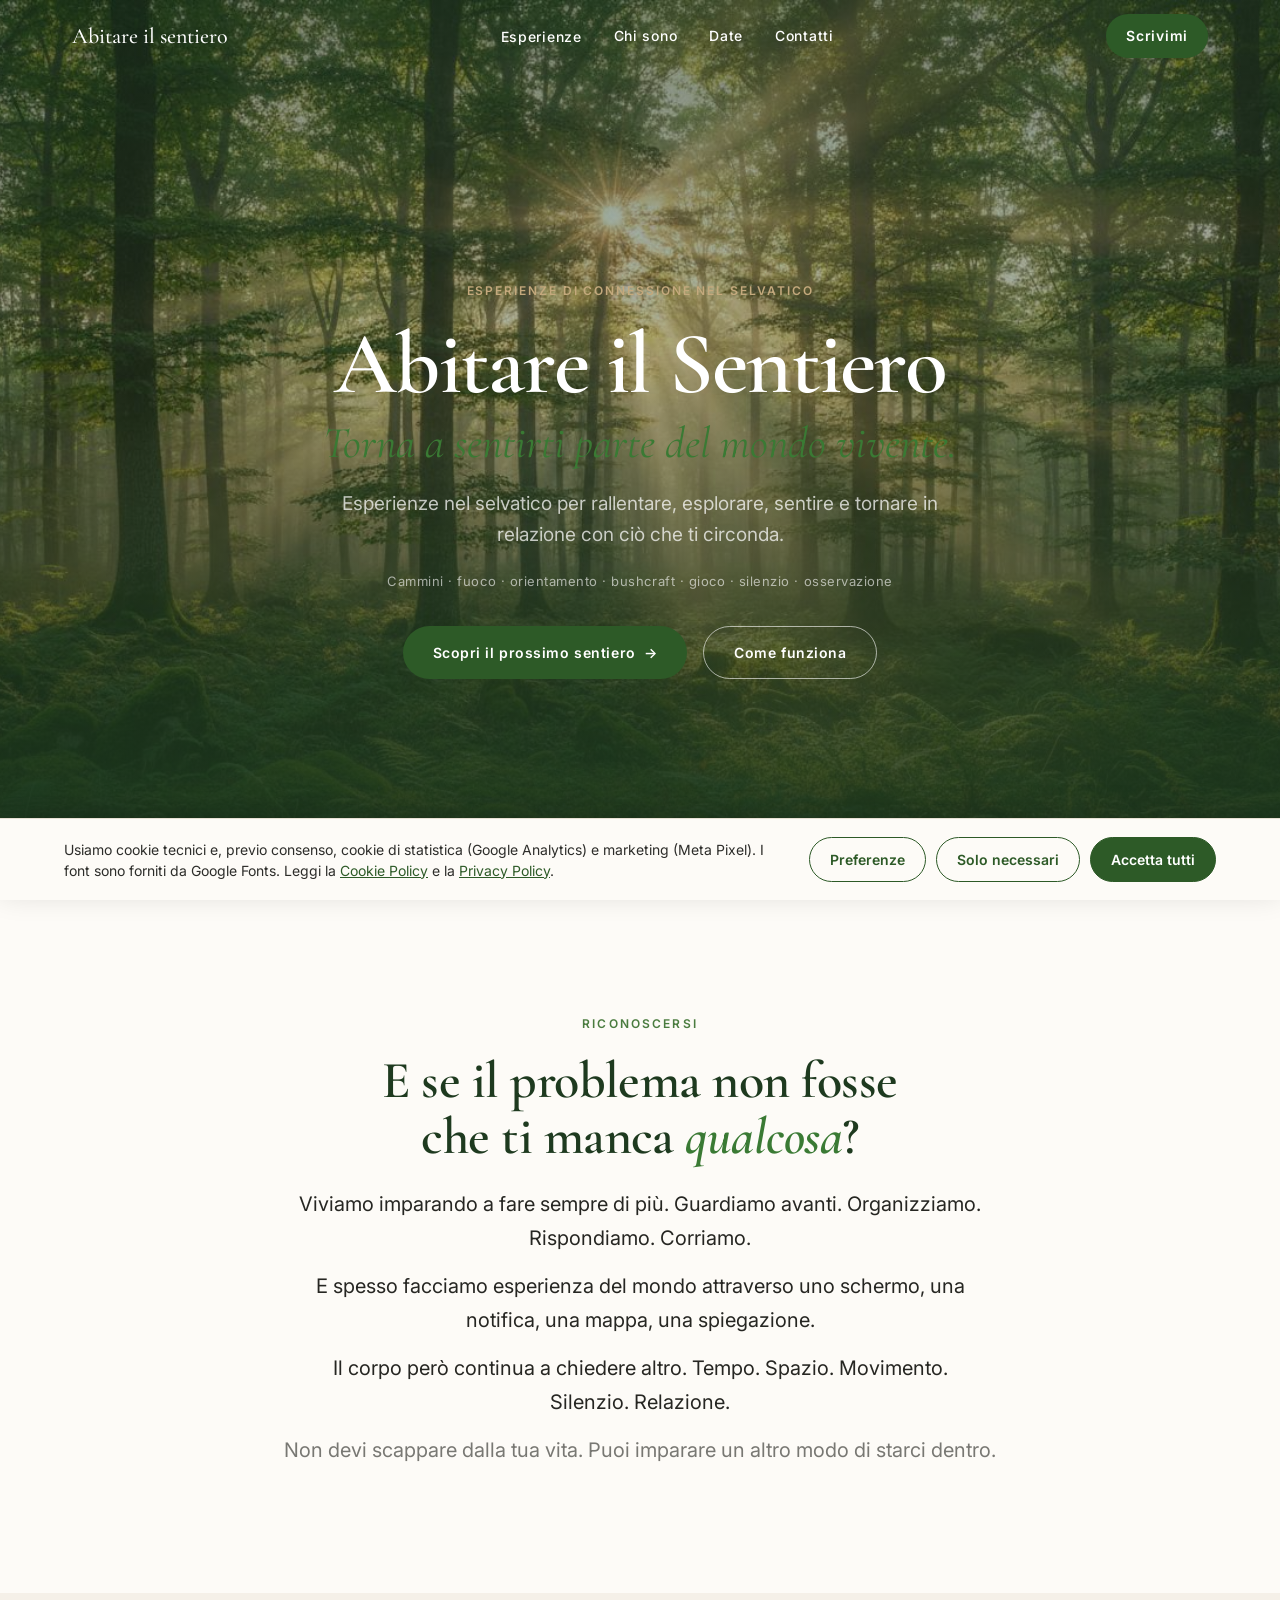
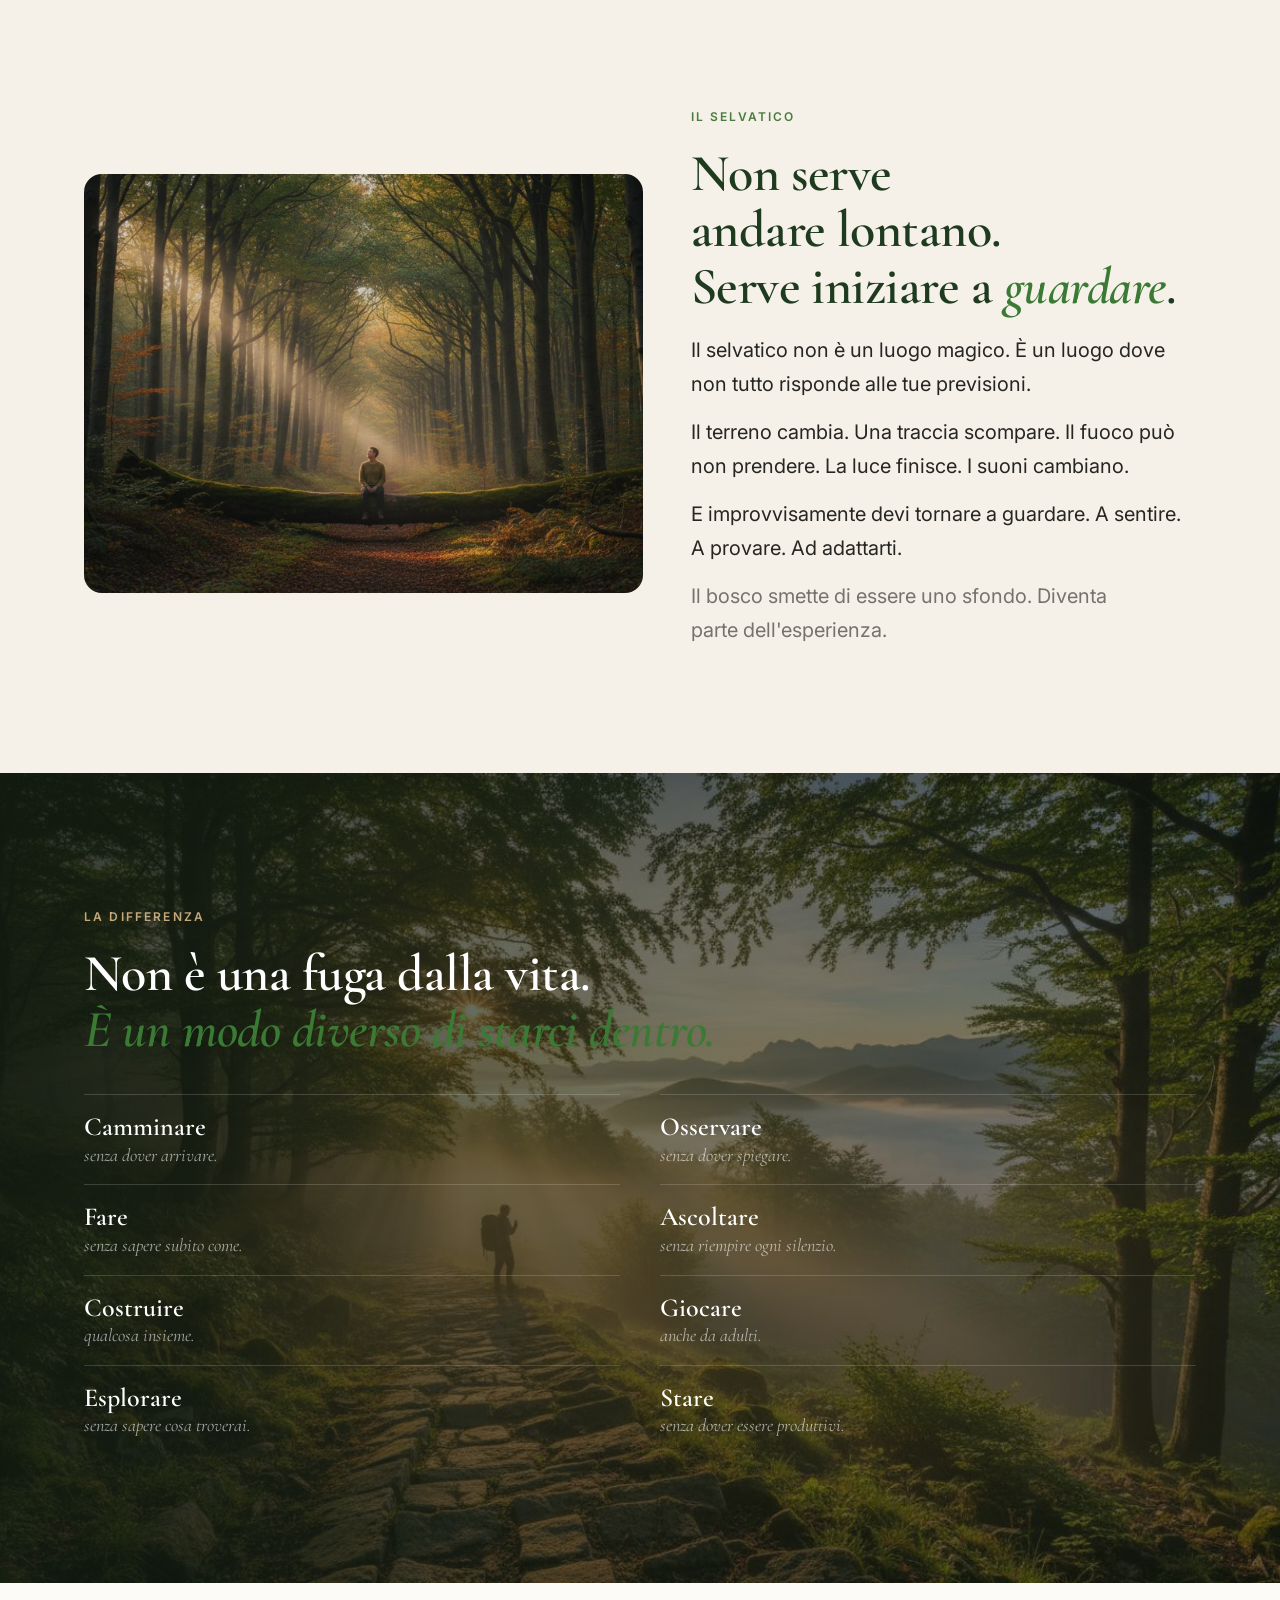
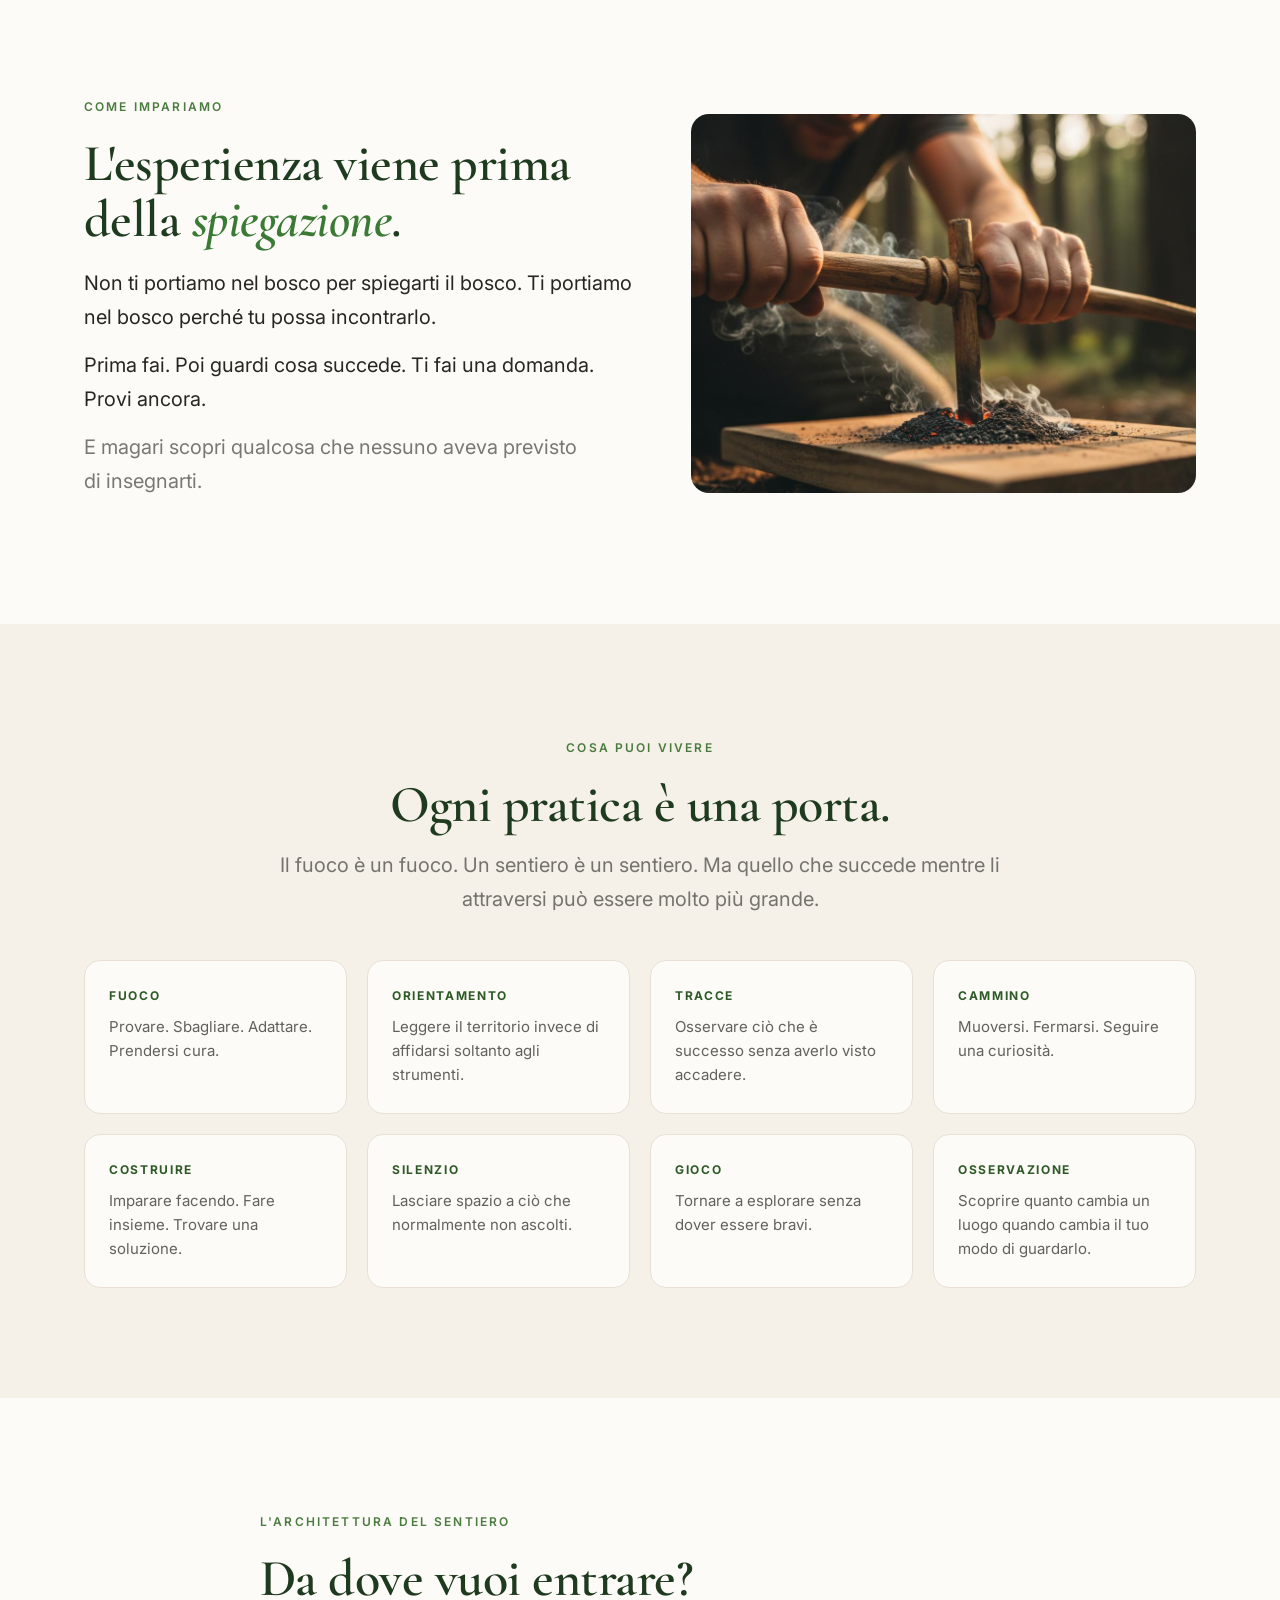
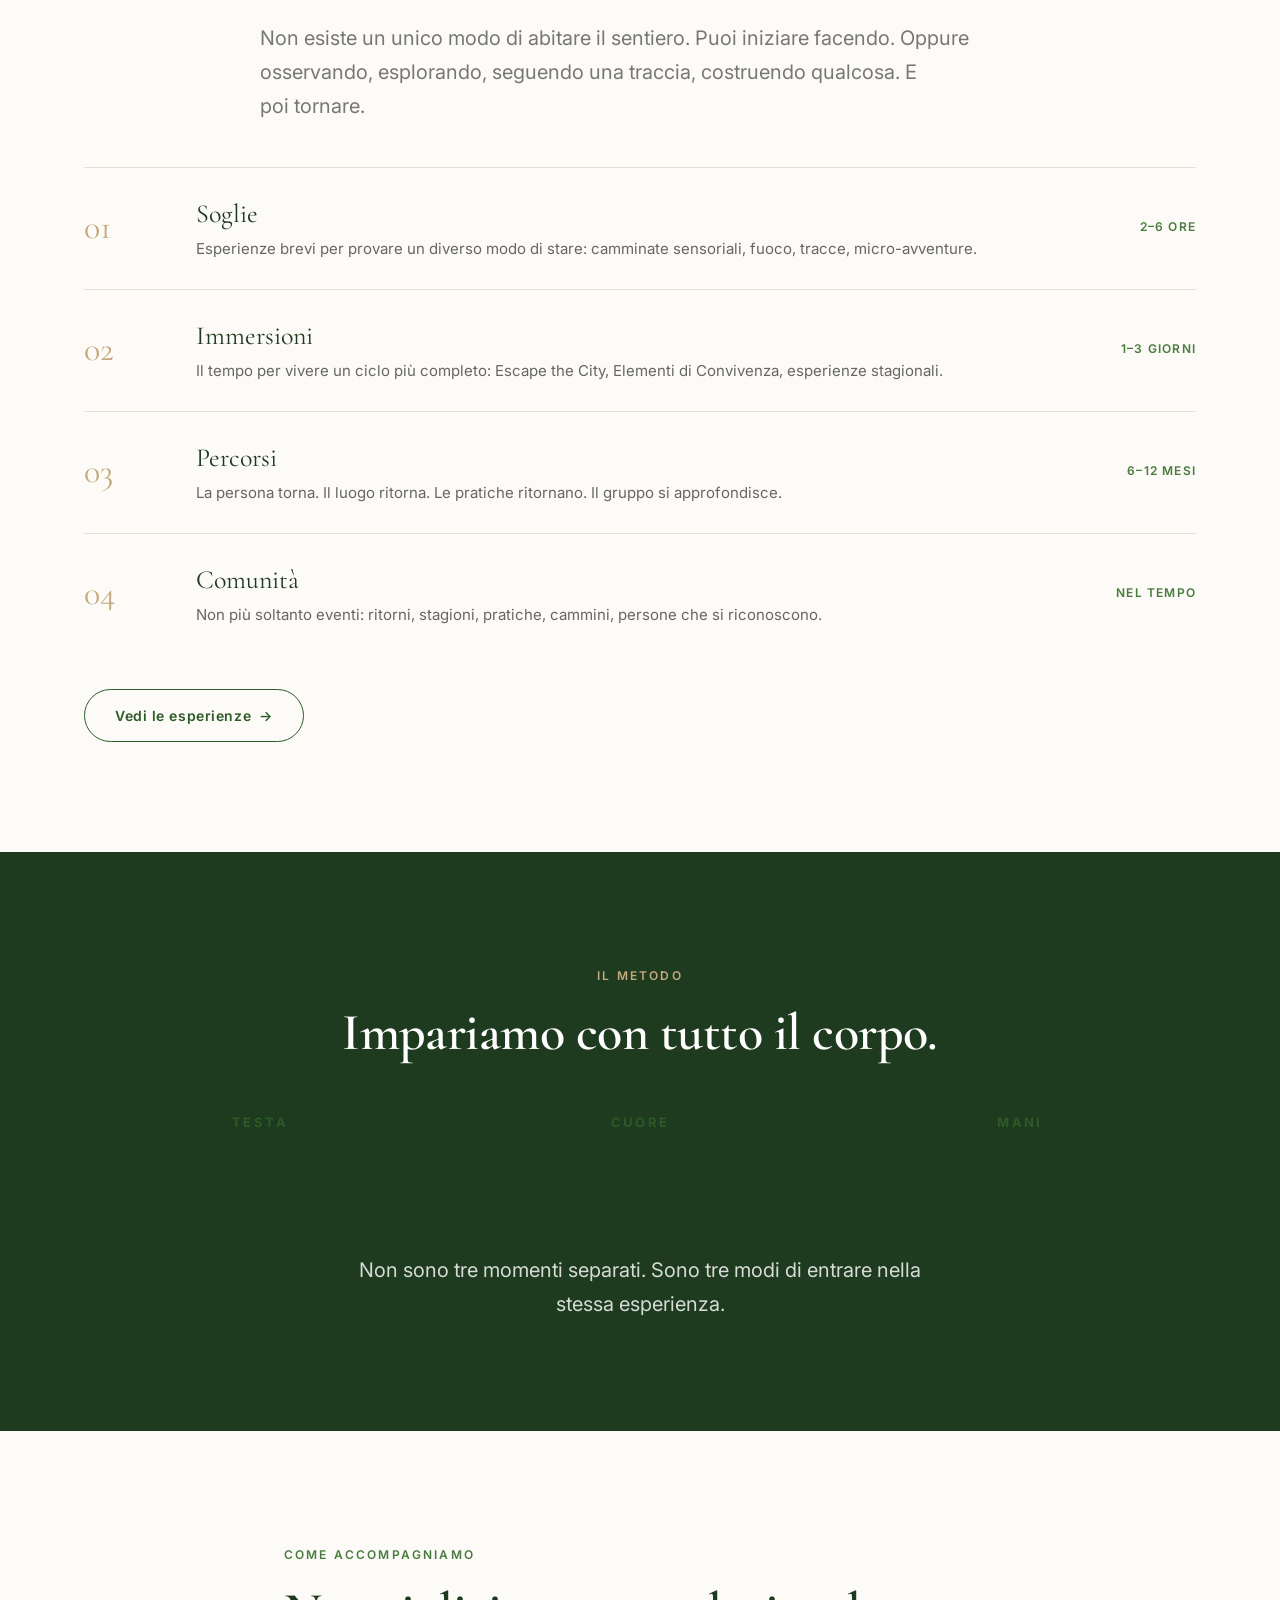
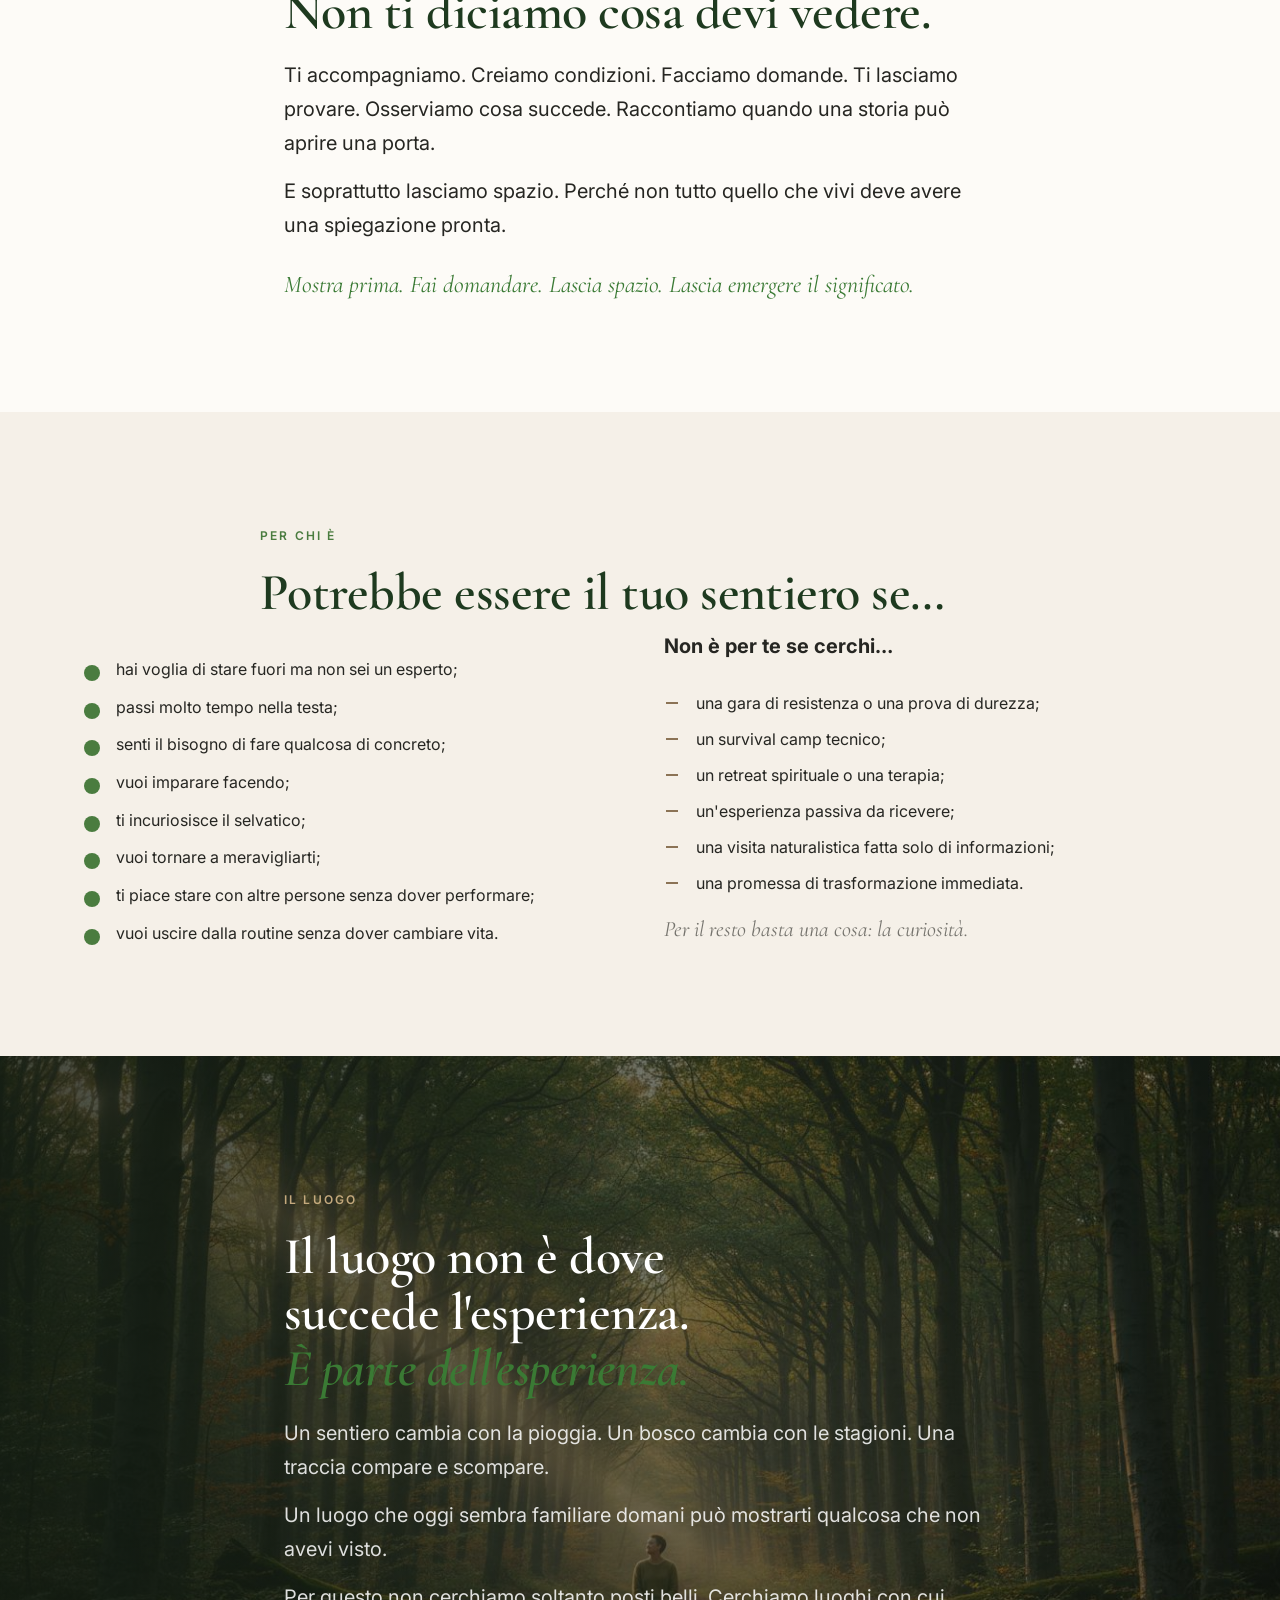
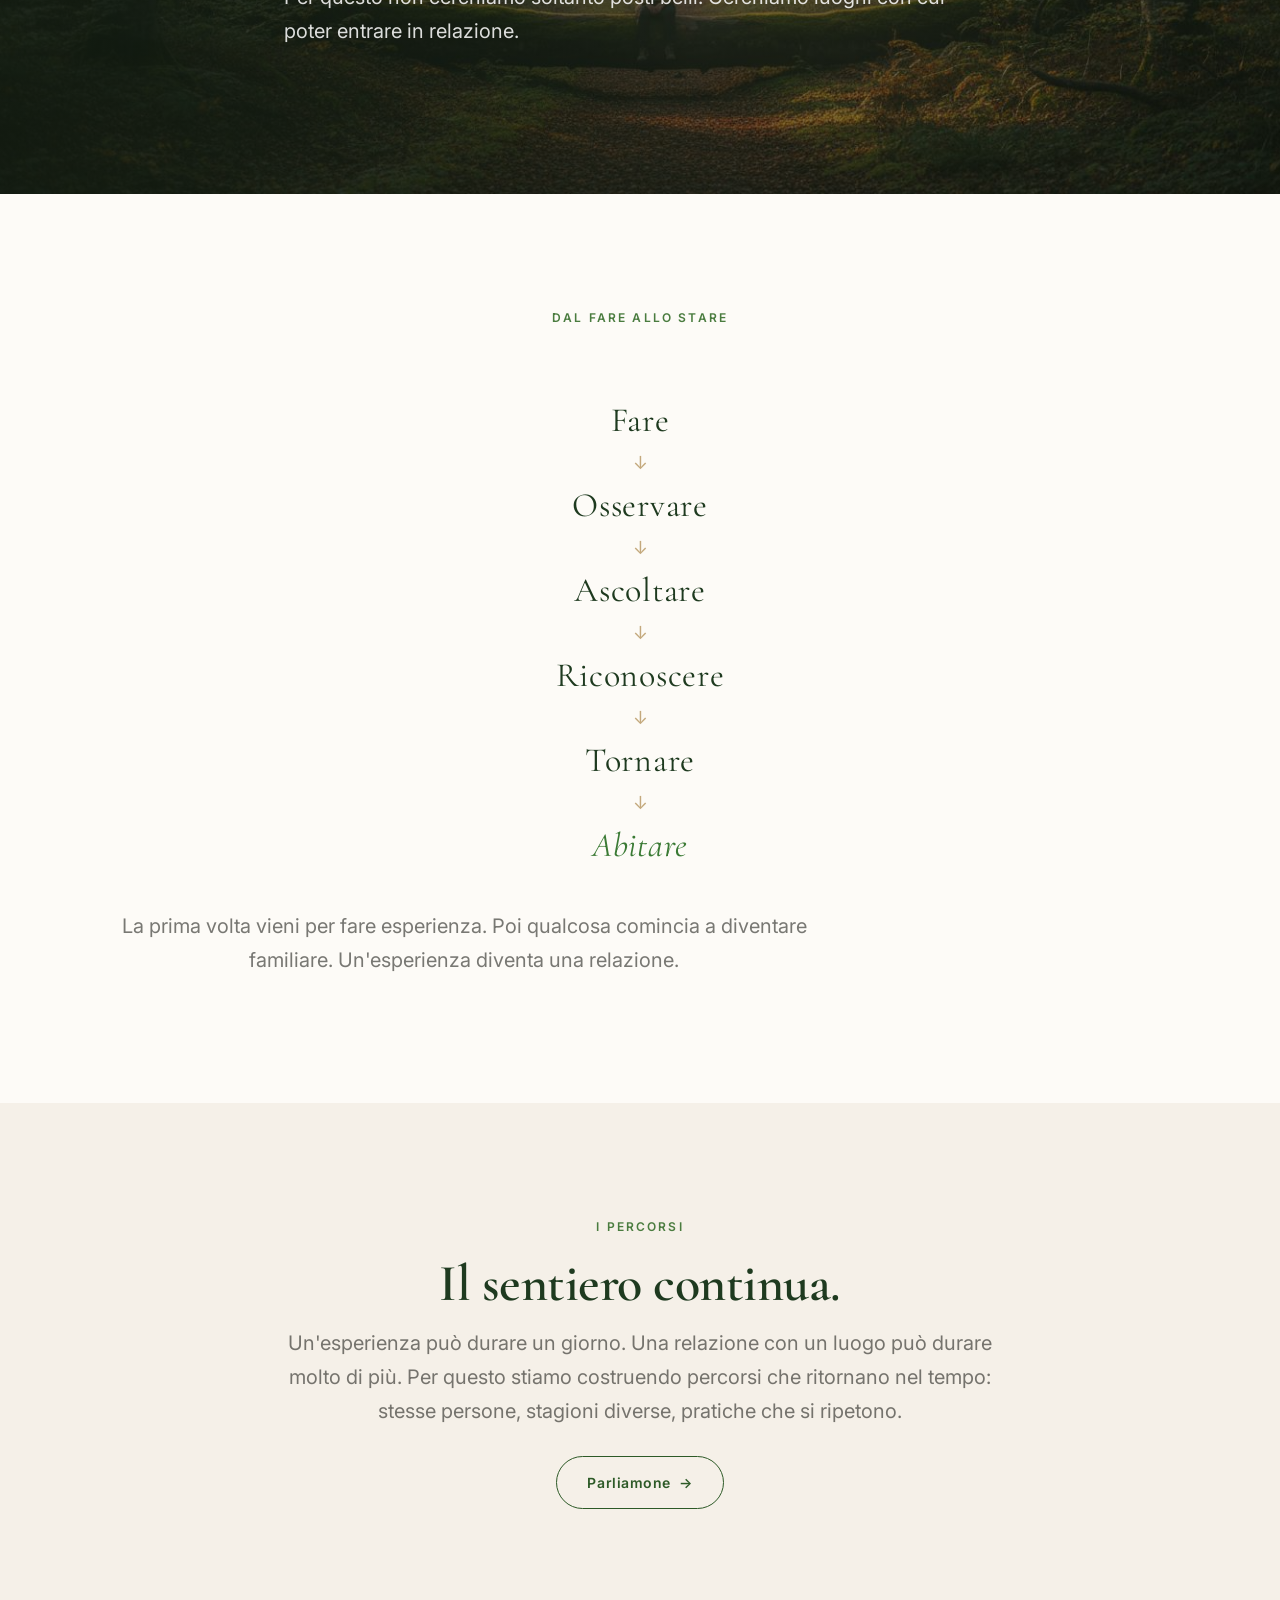
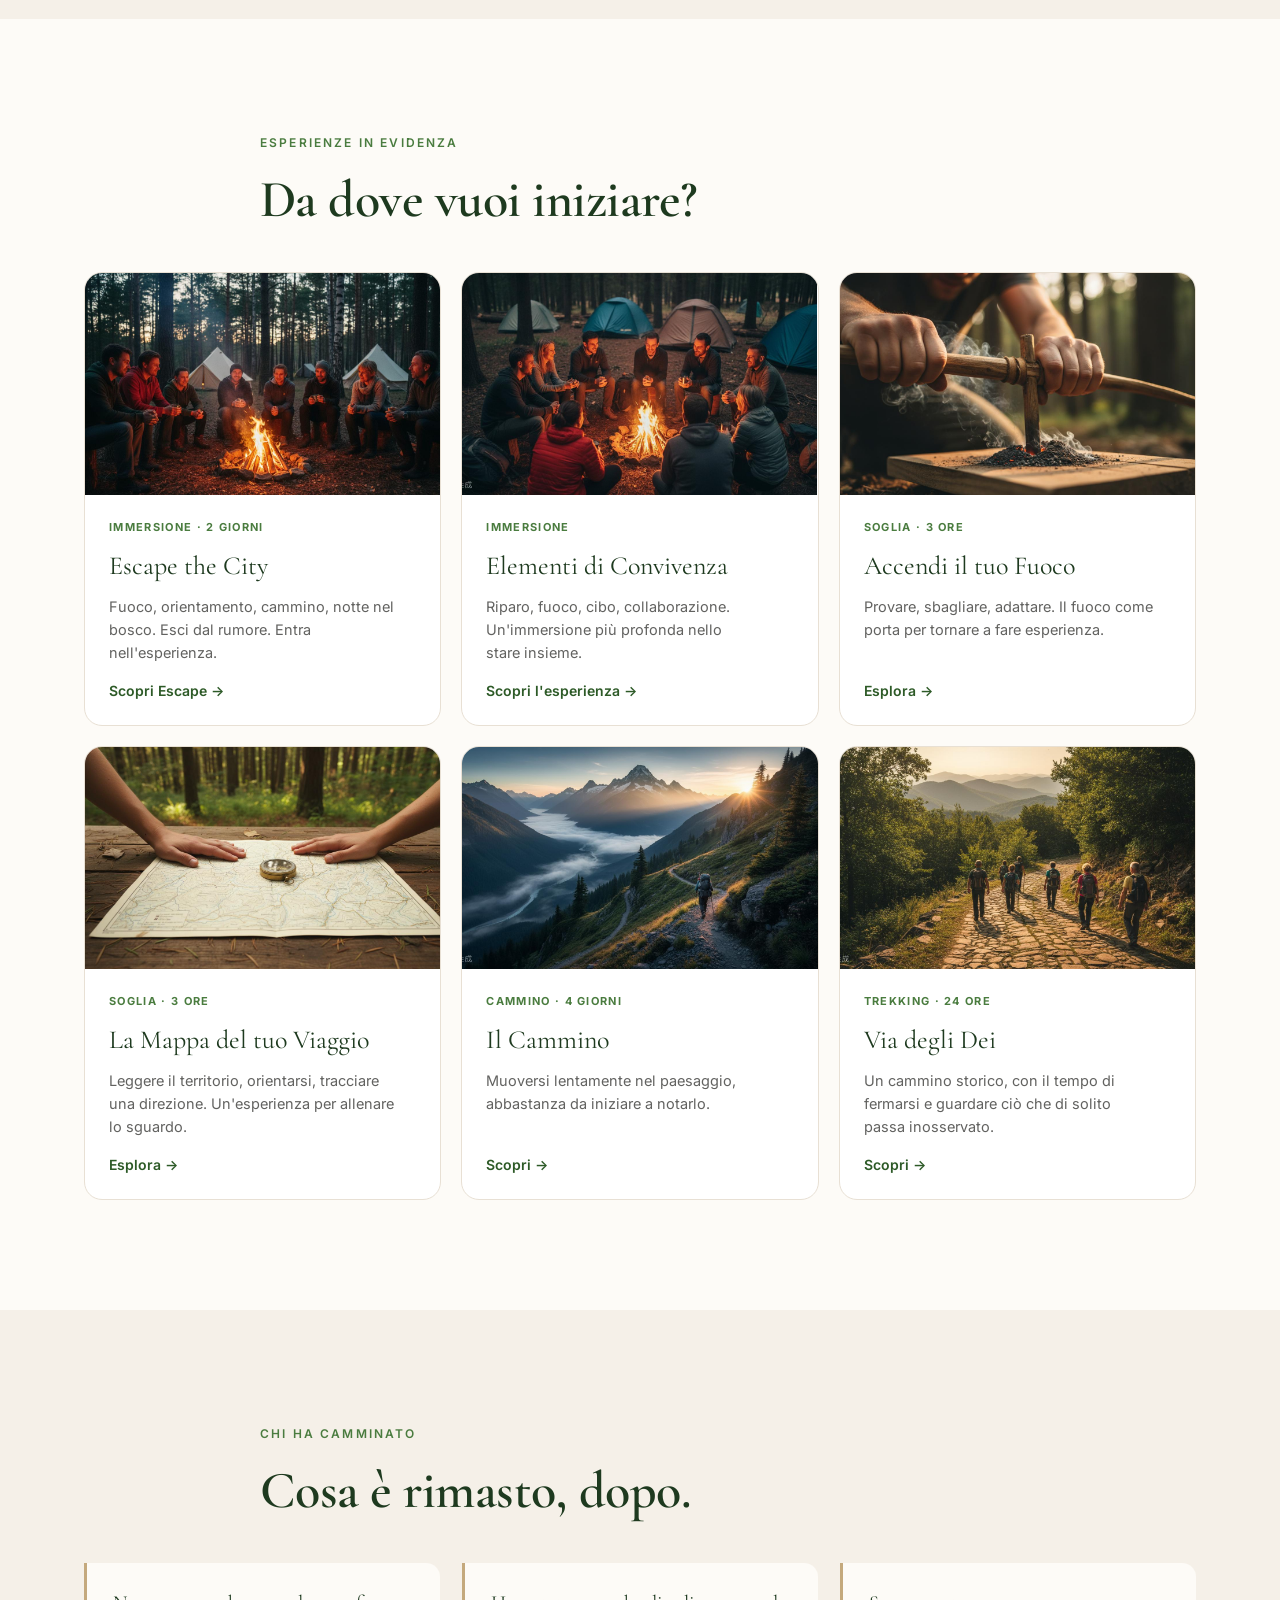
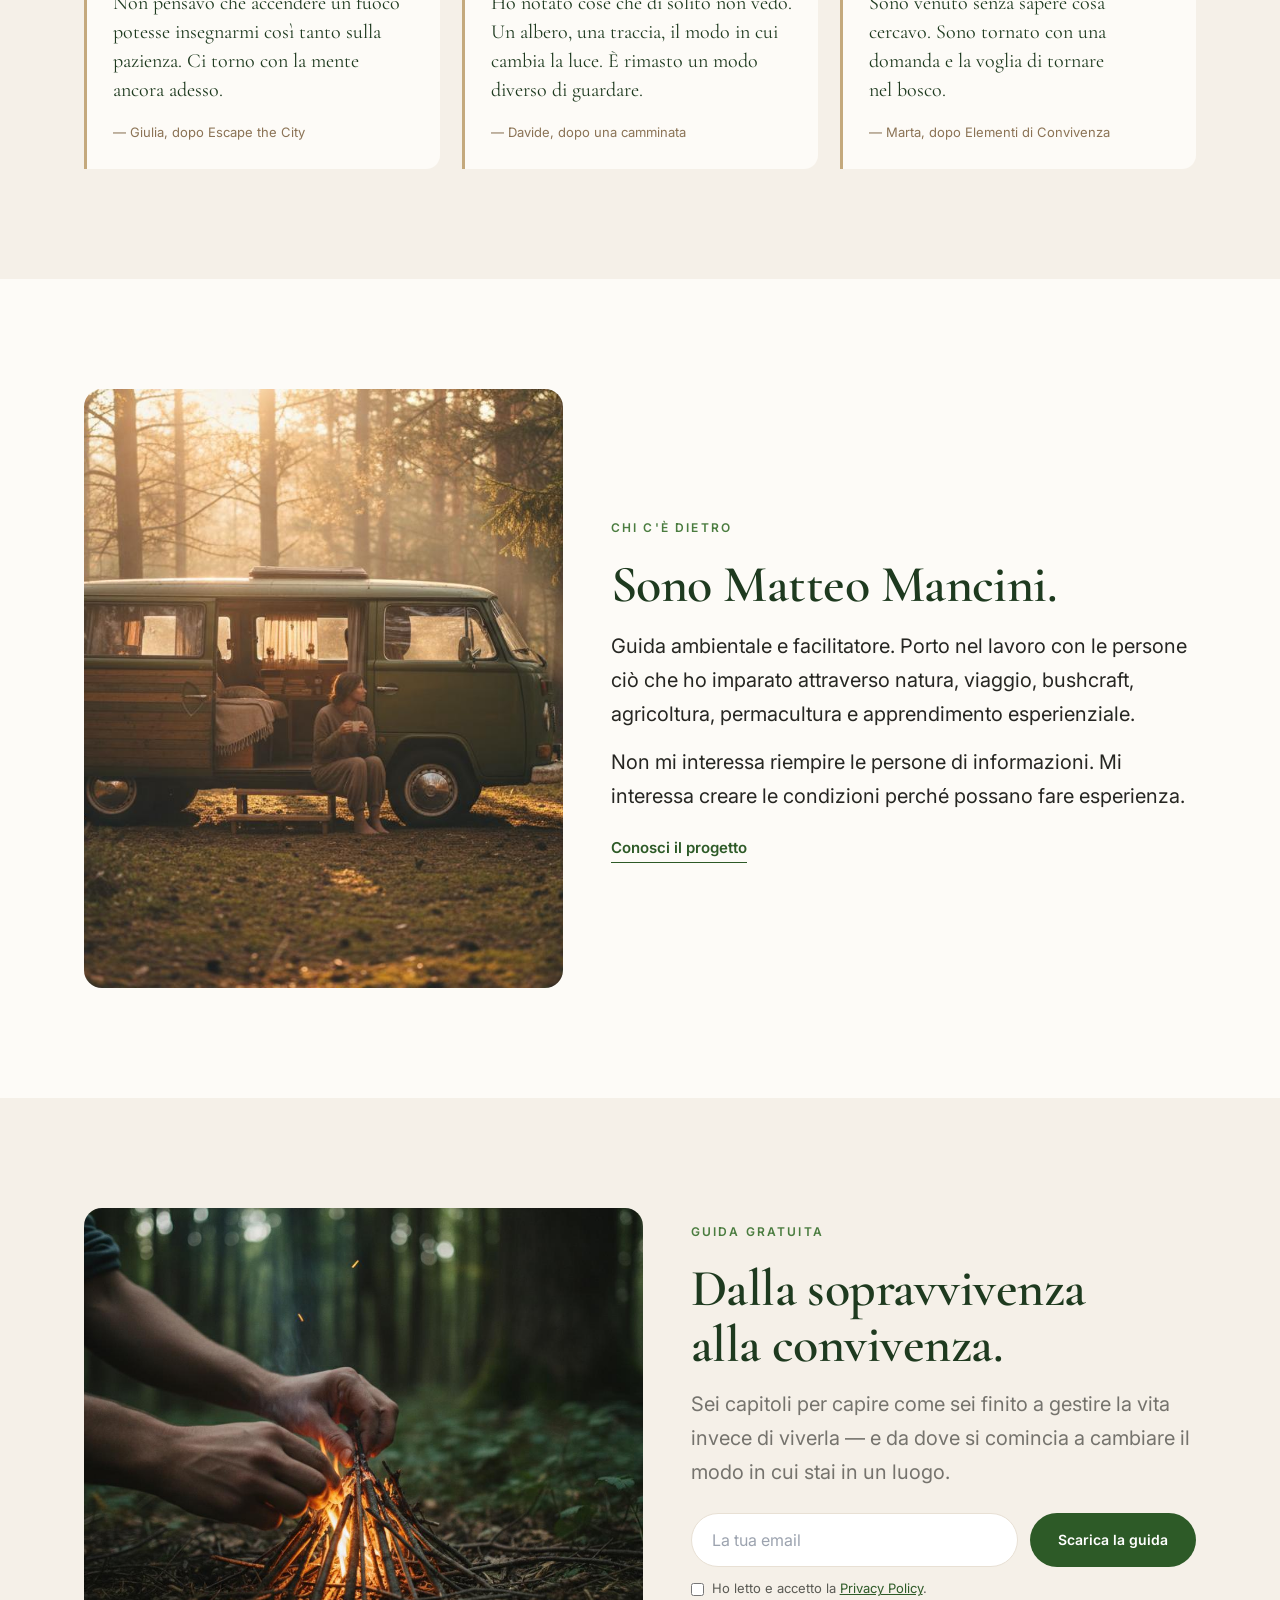
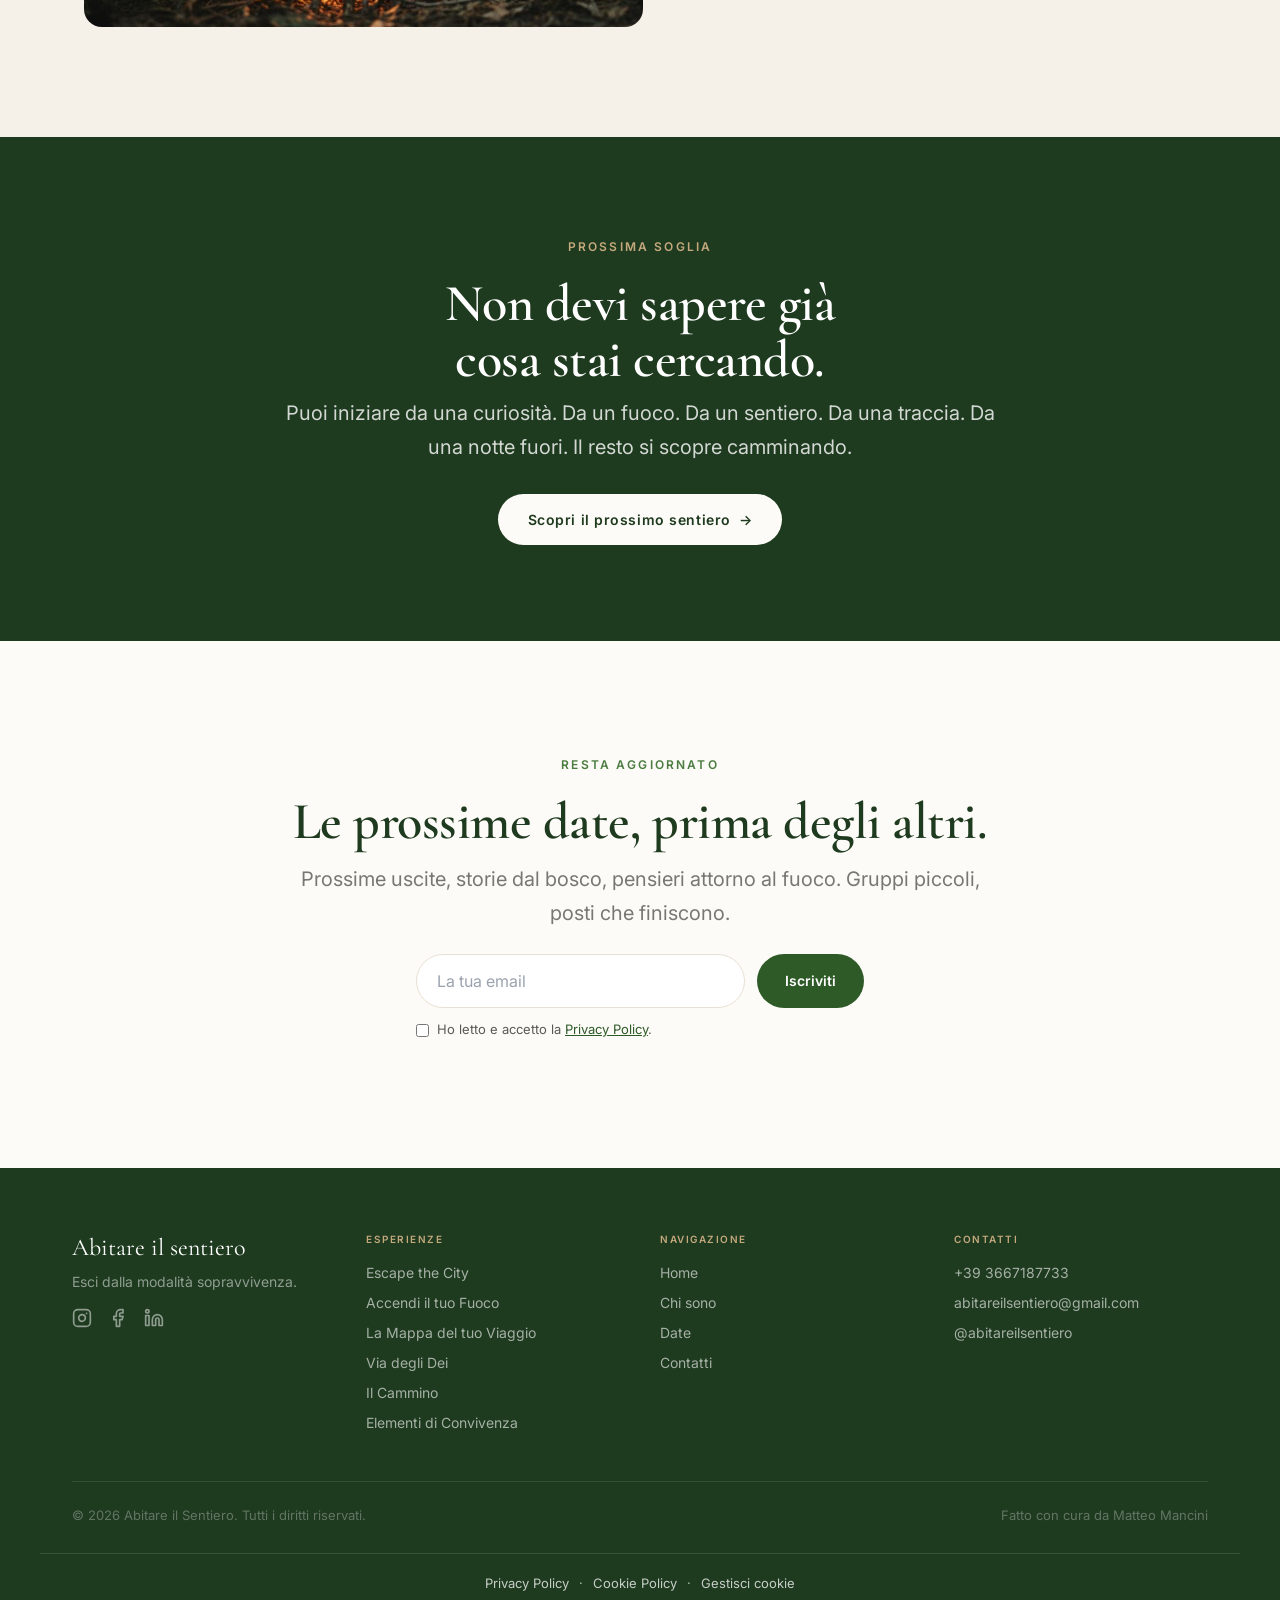
==== commit 0b36ace0: "Ristruttura Home ed Escape the City secondo le brand guidelines Riscrive struttura e testi delle due" ====
--- a/index.html
+++ b/index.html
@@ -3,12 +3,12 @@
 <head>
 <meta charset="utf-8"/>
 <meta content="width=device-width, initial-scale=1.0" name="viewport"/>
-<title>Abitare il Sentiero — Esperienze in Natura</title>
-<meta content="Tre esperienze in natura per uscire dalla modalità sopravvivenza, tornare presenti e abitare il sentiero." name="description"/>
+<title>Abitare il Sentiero — Esperienze nel selvatico</title>
+<meta content="Esperienze nel selvatico per rallentare, esplorare, sentire e tornare in relazione con ciò che ti circonda. Non è una fuga dalla vita: è un modo diverso di starci dentro." name="description"/>
 <meta content="Abitare il Sentiero" name="author"/>
 <link href="favicon.ico" rel="icon"/>
-<meta content="Abitare il Sentiero — Esperienze in Natura" property="og:title"/>
-<meta content="Tre esperienze in natura per uscire dalla modalità sopravvivenza, tornare presenti e abitare il sentiero." property="og:description"/>
+<meta content="Abitare il Sentiero — Esperienze nel selvatico" property="og:title"/>
+<meta content="Torna a sentirti parte del mondo vivente. Esperienze nel selvatico per rallentare, esplorare, sentire e tornare in relazione." property="og:description"/>
 <meta content="website" property="og:type"/>
 <meta content="images/hero-forest.jpg" property="og:image"/>
 <meta content="summary_large_image" name="twitter:card"/>
@@ -20,7 +20,320 @@
 </head>
 <body>
 <div data-include="partials/header.html"></div>
-<main><section class="relative min-h-screen w-full overflow-hidden flex items-center justify-center"><div class="absolute inset-0"><video autoplay="" class="w-full h-full object-cover" loop="" muted="" playsinline="" src="videos/hero.mp4"></video><div class="absolute inset-0 bg-gradient-to-b from-[rgba(30,58,31,0.5)] via-[rgba(30,58,31,0.3)] to-forest-deep"></div></div><div class="relative z-10 text-center px-6 max-w-4xl mx-auto pt-24"><span class="anim-in inline-block font-body text-xs font-medium tracking-[0.12em] uppercase text-earth mb-6">Abitare il Sentiero — Esperienze in natura, non corsi</span><h1 class="anim-in font-display text-[48px] md:text-[80px] lg:text-[96px] font-medium text-white leading-[1.05] tracking-[-0.02em]">Esci dalla modalità</h1><p class="anim-in font-display text-[32px] md:text-[56px] lg:text-[64px] italic text-forest-light leading-[1.1] mt-1">sopravvivenza.</p><p class="anim-in mt-6 font-body text-lg md:text-xl text-white/60 leading-relaxed max-w-[640px] mx-auto">Esperienze brevi e dense in natura per chi funziona benissimo fuori e si sta spegnendo dentro. Niente corsi, niente retreat. Il corpo fa la prima mossa, la testa si ferma dopo.</p><div class="anim-in flex flex-col sm:flex-row items-center justify-center gap-4 mt-10"><a class="btn-primary" href="#esperienze">Scopri le esperienze</a><a class="btn-ghost-light" href="#approccio">Come funziona davvero</a></div><div class="anim-in mt-16 flex items-center justify-center gap-8 text-white/40"><div class="flex items-center gap-2"><svg aria-hidden="true" class="lucide lucide-clock" fill="none" height="16" stroke="currentColor" stroke-linecap="round" stroke-linejoin="round" stroke-width="2" viewbox="0 0 24 24" width="16" xmlns="http://www.w3.org/2000/svg"><path d="M12 6v6l4 2"></path><circle cx="12" cy="12" r="10"></circle></svg><span class="font-body text-xs">3 ore — 4 giorni</span></div><div class="flex items-center gap-2"><svg aria-hidden="true" class="lucide lucide-map-pin" fill="none" height="16" stroke="currentColor" stroke-linecap="round" stroke-linejoin="round" stroke-width="2" viewbox="0 0 24 24" width="16" xmlns="http://www.w3.org/2000/svg"><path d="M20 10c0 4.993-5.539 10.193-7.399 11.799a1 1 0 0 1-1.202 0C9.539 20.193 4 14.993 4 10a8 8 0 0 1 16 0"></path><circle cx="12" cy="10" r="3"></circle></svg><span class="font-body text-xs">Appennino</span></div><div class="flex items-center gap-2"><svg aria-hidden="true" class="lucide lucide-users" fill="none" height="16" stroke="currentColor" stroke-linecap="round" stroke-linejoin="round" stroke-width="2" viewbox="0 0 24 24" width="16" xmlns="http://www.w3.org/2000/svg"><path d="M16 21v-2a4 4 0 0 0-4-4H6a4 4 0 0 0-4 4v2"></path><path d="M16 3.128a4 4 0 0 1 0 7.744"></path><path d="M22 21v-2a4 4 0 0 0-3-3.87"></path><circle cx="9" cy="7" r="4"></circle></svg><span class="font-body text-xs">6-10 persone</span></div></div></div><div class="absolute bottom-8 left-1/2 -translate-x-1/2 z-10"><svg aria-hidden="true" class="lucide lucide-chevron-down text-white/40 animate-bounce" fill="none" height="24" stroke="currentColor" stroke-linecap="round" stroke-linejoin="round" stroke-width="2" viewbox="0 0 24 24" width="24" xmlns="http://www.w3.org/2000/svg"><path d="m6 9 6 6 6-6"></path></svg></div></section><section class="section-animate bg-cream section-padding"><div class="content-max-width max-w-[800px] mx-auto text-center"><span class="anim-in inline-block font-body text-xs font-medium tracking-[0.12em] uppercase text-forest mb-6">Per chi è</span><h2 class="anim-in font-display text-[28px] md:text-[40px] font-medium text-charcoal leading-[1.1]">Se ti riconosci in una di queste persone</h2><div class="anim-in mt-12 grid grid-cols-1 md:grid-cols-2 gap-6"><div class="bg-white rounded-2xl p-6 shadow-card text-left"><p class="font-body text-base text-charcoal leading-[1.7] italic">“Martedì, 23:10. Il laptop è ancora aperto sul divano. È la terza sera di fila che si dice: stasera stacco.”</p><div class="mt-4 flex items-center gap-3"><div class="w-10 h-10 rounded-full bg-sand-dark flex items-center justify-center"><span class="font-display text-sm text-charcoal">S</span></div><div><p class="font-body text-sm font-semibold text-charcoal">Sara</p><p class="font-body text-xs text-charcoal-light">37 anni, Project manager, Milano</p></div></div></div><div class="bg-white rounded-2xl p-6 shadow-card text-left"><p class="font-body text-base text-charcoal leading-[1.7] italic">“Nel parcheggio dell'ospedale, dopo 11 ore di turno. Per un attimo ricorda perché, anni fa, aveva scelto questo lavoro.”</p><div class="mt-4 flex items-center gap-3"><div class="w-10 h-10 rounded-full bg-sand-dark flex items-center justify-center"><span class="font-display text-sm text-charcoal">M</span></div><div><p class="font-body text-sm font-semibold text-charcoal">Marco</p><p class="font-body text-xs text-charcoal-light">42 anni, Medico ospedaliero, Bologna</p></div></div></div><div class="bg-white rounded-2xl p-6 shadow-card text-left"><p class="font-body text-base text-charcoal leading-[1.7] italic">“Lunedì mattina. Prova a ricordare com'è stato il weekend e non ci riesce.”</p><div class="mt-4 flex items-center gap-3"><div class="w-10 h-10 rounded-full bg-sand-dark flex items-center justify-center"><span class="font-display text-sm text-charcoal">F</span></div><div><p class="font-body text-sm font-semibold text-charcoal">Federica</p><p class="font-body text-xs text-charcoal-light">34 anni, Avvocata, Roma</p></div></div></div><div class="bg-white rounded-2xl p-6 shadow-card text-left"><p class="font-body text-base text-charcoal leading-[1.7] italic">“Ha tutto quello che si può misurare. E gli manca lo stesso qualcosa di cui non sa il nome.”</p><div class="mt-4 flex items-center gap-3"><div class="w-10 h-10 rounded-full bg-sand-dark flex items-center justify-center"><span class="font-display text-sm text-charcoal">A</span></div><div><p class="font-body text-sm font-semibold text-charcoal">Andrea</p><p class="font-body text-xs text-charcoal-light">45 anni, Founder PMI, Torino</p></div></div></div></div></div></section><div class="relative w-full h-[50vh] md:h-[65vh] overflow-hidden"><img alt="Camminare nel bosco" class="w-full h-full object-cover" loading="lazy" src="images/full-abitare.jpg"/><div class="absolute inset-0 bg-forest-deep/30"></div></div><section class="section-animate bg-cream section-padding" id="abitare"><div class="content-max-width max-w-[700px] mx-auto text-center"><span class="anim-in inline-block font-body text-xs font-medium tracking-[0.12em] uppercase text-forest mb-6">La differenza</span><h2 class="anim-in font-display text-[28px] md:text-[48px] font-medium text-charcoal leading-[1.1]">Attraversare il sentiero, <em>o abitarlo?</em></h2><div class="anim-in mt-8 space-y-4 font-body text-lg text-charcoal-light leading-[1.7]"><p>C'è una differenza tra arrivare in cima e vivere la salita.</p><p>La cima è una meta: si misura, si fotografa, si posta. Ma quello che conta — il sentiero — è dove succede tutto il resto.</p><p>Abitare il sentiero vuol dire che <strong class="text-charcoal">ogni passo è già arrivo</strong>. Non stai correndo da qualche parte. Sei dove sei, con tutta l'attenzione che hai.</p></div><div class="anim-in mt-10 bg-sand rounded-2xl p-8"><p class="font-display text-xl italic text-charcoal leading-[1.5]">“Non si tratta di arrivare da qualche parte. Abitare il sentiero: è quello, il viaggio.”</p></div></div></section><section class="section-animate bg-sand section-padding" id="approccio"><div class="content-max-width max-w-[700px] mx-auto text-center"><span class="anim-in inline-block font-body text-xs font-medium tracking-[0.12em] uppercase text-forest mb-6">L'approccio</span><h2 class="anim-in font-display text-[28px] md:text-[40px] font-medium text-charcoal leading-[1.1]">Esperienza, non conoscenza</h2><p class="anim-in mt-4 font-body text-lg text-charcoal-light leading-[1.7]">Puoi leggere cento libri sul fuoco. Ma capisci qualcosa solo quando lo accendi con le tue mani — e nessun libro te lo può insegnare.</p></div><div class="content-max-width mt-12 grid grid-cols-1 md:grid-cols-3 gap-6"><div class="anim-in bg-white rounded-2xl p-8 shadow-card text-center"><div class="w-12 h-12 rounded-full bg-forest/10 flex items-center justify-center mx-auto"><svg aria-hidden="true" class="lucide lucide-brain text-forest" fill="none" height="22" stroke="currentColor" stroke-linecap="round" stroke-linejoin="round" stroke-width="2" viewbox="0 0 24 24" width="22" xmlns="http://www.w3.org/2000/svg"><path d="M12 18V5"></path><path d="M15 13a4.17 4.17 0 0 1-3-4 4.17 4.17 0 0 1-3 4"></path><path d="M17.598 6.5A3 3 0 1 0 12 5a3 3 0 1 0-5.598 1.5"></path><path d="M17.997 5.125a4 4 0 0 1 2.526 5.77"></path><path d="M18 18a4 4 0 0 0 2-7.464"></path><path d="M19.967 17.483A4 4 0 1 1 12 18a4 4 0 1 1-7.967-.517"></path><path d="M6 18a4 4 0 0 1-2-7.464"></path><path d="M6.003 5.125a4 4 0 0 0-2.526 5.77"></path></svg></div><h3 class="font-display text-xl font-medium text-charcoal mt-4">Conoscenza</h3><p class="font-body text-sm text-charcoal-light leading-[1.6] mt-2">Leggi, studi, capisci con la testa. Resta teoria. Si dimentica.</p></div><div class="anim-in bg-white rounded-2xl p-8 shadow-card text-center"><div class="w-12 h-12 rounded-full bg-forest/10 flex items-center justify-center mx-auto"><svg aria-hidden="true" class="lucide lucide-hand text-forest" fill="none" height="22" stroke="currentColor" stroke-linecap="round" stroke-linejoin="round" stroke-width="2" viewbox="0 0 24 24" width="22" xmlns="http://www.w3.org/2000/svg"><path d="M18 11V6a2 2 0 0 0-2-2a2 2 0 0 0-2 2"></path><path d="M14 10V4a2 2 0 0 0-2-2a2 2 0 0 0-2 2v2"></path><path d="M10 10.5V6a2 2 0 0 0-2-2a2 2 0 0 0-2 2v8"></path><path d="M18 8a2 2 0 1 1 4 0v6a8 8 0 0 1-8 8h-2c-2.8 0-4.5-.86-5.99-2.34l-3.6-3.6a2 2 0 0 1 2.83-2.82L7 15"></path></svg></div><h3 class="font-display text-xl font-medium text-charcoal mt-4">Esperienza</h3><p class="font-body text-sm text-charcoal-light leading-[1.6] mt-2">Fai, provi, sbagli, riprovi. Il corpo registra. Questo non si dimentica.</p></div><div class="anim-in bg-white rounded-2xl p-8 shadow-card text-center"><div class="w-12 h-12 rounded-full bg-forest/10 flex items-center justify-center mx-auto"><svg aria-hidden="true" class="lucide lucide-eye text-forest" fill="none" height="22" stroke="currentColor" stroke-linecap="round" stroke-linejoin="round" stroke-width="2" viewbox="0 0 24 24" width="22" xmlns="http://www.w3.org/2000/svg"><path d="M2.062 12.348a1 1 0 0 1 0-.696 10.75 10.75 0 0 1 19.876 0 1 1 0 0 1 0 .696 10.75 10.75 0 0 1-19.876 0"></path><circle cx="12" cy="12" r="3"></circle></svg></div><h3 class="font-display text-xl font-medium text-charcoal mt-4">Osservazione</h3><p class="font-body text-sm text-charcoal-light leading-[1.6] mt-2">Poi guardi cos'è emerso. È lì che arriva la consapevolezza. La vedi tu, non te la spiego io.</p></div></div><div class="content-max-width mt-10 max-w-[700px] mx-auto text-center"><div class="anim-in bg-forest-deep rounded-2xl p-8"><p class="font-display text-lg italic text-white/80 leading-[1.5]">“Non insegno. Facilito uno spazio in cui si fa esperienza diretta. Poi quello che emerge porta la consapevolezza.”</p></div></div></section><section class="section-animate bg-forest-deep section-padding relative overflow-hidden"><div class="absolute inset-0"><img alt="" class="w-full h-full object-cover opacity-20" src="images/full-natura.jpg"/><div class="absolute inset-0 bg-gradient-to-b from-forest-deep/70 to-forest-deep/95"></div></div><div class="relative z-10 content-max-width text-center"><span class="anim-in inline-block font-body text-xs font-medium tracking-[0.12em] uppercase text-earth mb-6">I tre elementi</span><h2 class="anim-in font-display text-[32px] md:text-[48px] font-medium text-white leading-[1.1]">Natura · Avventura · Consapevolezza</h2><div class="anim-in mt-12 grid grid-cols-1 md:grid-cols-3 gap-8"><div class="bg-white/[0.06] border border-white/10 rounded-2xl p-8"><div class="w-12 h-12 rounded-full bg-forest/20 flex items-center justify-center mx-auto"><svg aria-hidden="true" class="lucide lucide-leaf text-forest-light" fill="none" height="22" stroke="currentColor" stroke-linecap="round" stroke-linejoin="round" stroke-width="2" viewbox="0 0 24 24" width="22" xmlns="http://www.w3.org/2000/svg"><path d="M11 20A7 7 0 0 1 9.8 6.1C15.5 5 17 4.48 19 2c1 2 2 4.18 2 8 0 5.5-4.78 10-10 10Z"></path><path d="M2 21c0-3 1.85-5.36 5.08-6C9.5 14.52 12 13 13 12"></path></svg></div><h3 class="font-display text-xl font-medium text-white mt-4">Natura</h3><p class="font-body text-sm text-white/60 leading-[1.6] mt-2">Il bosco non è uno sfondo. È il posto dove le cose tornano reali. L'unico dove il ritmo è quello giusto.</p></div><div class="bg-white/[0.06] border border-white/10 rounded-2xl p-8"><div class="w-12 h-12 rounded-full bg-forest/20 flex items-center justify-center mx-auto"><svg aria-hidden="true" class="lucide lucide-mountain text-forest-light" fill="none" height="22" stroke="currentColor" stroke-linecap="round" stroke-linejoin="round" stroke-width="2" viewbox="0 0 24 24" width="22" xmlns="http://www.w3.org/2000/svg"><path d="m8 3 4 8 5-5 5 15H2L8 3z"></path></svg></div><h3 class="font-display text-xl font-medium text-white mt-4">Avventura</h3><p class="font-body text-sm text-white/60 leading-[1.6] mt-2">Camminare di notte. Accendere un fuoco con le mani. Dormire sotto le stelle. Gesti concreti che ti riportano nel corpo.</p></div><div class="bg-white/[0.06] border border-white/10 rounded-2xl p-8"><div class="w-12 h-12 rounded-full bg-forest/20 flex items-center justify-center mx-auto"><svg aria-hidden="true" class="lucide lucide-heart text-forest-light" fill="none" height="22" stroke="currentColor" stroke-linecap="round" stroke-linejoin="round" stroke-width="2" viewbox="0 0 24 24" width="22" xmlns="http://www.w3.org/2000/svg"><path d="M2 9.5a5.5 5.5 0 0 1 9.591-3.676.56.56 0 0 0 .818 0A5.49 5.49 0 0 1 22 9.5c0 2.29-1.5 4-3 5.5l-5.492 5.313a2 2 0 0 1-3 .019L5 15c-1.5-1.5-3-3.2-3-5.5"></path></svg></div><h3 class="font-display text-xl font-medium text-white mt-4">Consapevolezza</h3><p class="font-body text-sm text-white/60 leading-[1.6] mt-2">Dopo, lo spazio per guardare cos'è emerso. Cosa hai scoperto? Non te lo dico io. Lo vedi tu.</p></div></div></div></section><section class="bg-forest-deep relative overflow-hidden" id="date"><div class="absolute inset-0"><img alt="" class="w-full h-full object-cover opacity-25" src="images/full-avventura.jpg"/><div class="absolute inset-0 bg-gradient-to-b from-forest-deep/60 to-forest-deep/90"></div></div><div class="relative z-10 content-max-width py-16 md:py-24 text-center"><span class="cd-anim inline-block font-body text-xs font-medium tracking-[0.12em] uppercase text-earth mb-6">Prossime avventure</span><h2 class="cd-anim font-display text-[32px] md:text-[48px] font-medium text-white leading-[1.1]">Questo mese</h2><p class="cd-anim mt-3 font-body text-lg text-white/60 max-w-[500px] mx-auto">Le prossime uscite. Gruppi piccoli, posti che finiscono. Nessuna fretta — ma le date sono queste.</p><div class="cd-anim flex flex-wrap items-center justify-center gap-3 mt-8"><button class="px-4 py-2 rounded-full font-body text-sm transition-all bg-forest text-white">28 MAR</button><button class="px-4 py-2 rounded-full font-body text-sm transition-all bg-white/10 text-white/70 hover:bg-white/20">11 APR</button><button class="px-4 py-2 rounded-full font-body text-sm transition-all bg-white/10 text-white/70 hover:bg-white/20">25 APR</button><button class="px-4 py-2 rounded-full font-body text-sm transition-all bg-white/10 text-white/70 hover:bg-white/20">10 MAG</button><button class="px-4 py-2 rounded-full font-body text-sm transition-all bg-white/10 text-white/70 hover:bg-white/20">18 MAG</button></div><p class="cd-anim mt-10 font-display text-xl italic text-white/40">L'avventura è iniziata!</p><div class="cd-anim mt-8 inline-flex items-center gap-3 bg-white/[0.06] border border-white/10 rounded-2xl px-6 py-4"><div class="text-left"><p class="font-display text-lg font-medium text-white">Escape the City</p><p class="font-body text-sm text-white/50">30 ore · Appennino</p></div><a class="ml-4 px-5 py-2.5 rounded-full bg-forest text-white font-body text-sm font-semibold hover:bg-forest-light transition-colors" href="escape-the-city.html">Scopri</a></div></div></section><section class="section-animate bg-cream section-padding" id="esperienze"><div class="content-max-width"><div class="text-center mb-14"><span class="anim-in inline-block font-body text-xs font-medium tracking-[0.12em] uppercase text-forest mb-4">Le esperienze</span><h2 class="anim-in font-display text-[32px] md:text-[48px] font-medium text-charcoal leading-[1.1]">Come abitare il sentiero</h2><p class="anim-in mt-4 font-body text-lg text-charcoal-light max-w-[600px] mx-auto">Ogni percorso usa il bosco in modo diverso. Tutti partono dallo stesso punto: uscire dalla modalità sopravvivenza.</p></div><div class="grid grid-cols-1 md:grid-cols-2 lg:grid-cols-3 gap-6"><a class="anim-in group bg-white rounded-2xl overflow-hidden shadow-card hover:shadow-card-hover transition-all" href="escape-the-city.html"><div class="relative aspect-video overflow-hidden"><video autoplay="" class="w-full h-full object-cover group-hover:scale-105 transition-transform duration-500" loop="" muted="" playsinline="" src="videos/escape-city.mp4"></video><div class="absolute top-3 left-3"><span class="px-3 py-1 rounded-full bg-white/90 font-body text-[10px] font-semibold uppercase tracking-wider text-forest">WEEKEND · 30 ORE</span></div></div><div class="p-6"><h3 class="font-display text-xl font-medium text-charcoal">Escape the City</h3><p class="font-display text-sm italic text-forest mt-1">Dalla sopravvivenza alla convivenza</p><p class="font-body text-sm text-charcoal-light leading-[1.6] mt-3">Un weekend nel bosco: orientamento, fuoco acceso con le mani, esperienze sensoriali, notte in tenda. Per staccare dal telefono e tornare a sentire il tuo ritmo.</p><div class="mt-4 flex items-center gap-3 text-charcoal-light"><svg aria-hidden="true" class="lucide lucide-clock" fill="none" height="14" stroke="currentColor" stroke-linecap="round" stroke-linejoin="round" stroke-width="2" viewbox="0 0 24 24" width="14" xmlns="http://www.w3.org/2000/svg"><path d="M12 6v6l4 2"></path><circle cx="12" cy="12" r="10"></circle></svg><span class="font-body text-xs">30 ore</span><svg aria-hidden="true" class="lucide lucide-map-pin" fill="none" height="14" stroke="currentColor" stroke-linecap="round" stroke-linejoin="round" stroke-width="2" viewbox="0 0 24 24" width="14" xmlns="http://www.w3.org/2000/svg"><path d="M20 10c0 4.993-5.539 10.193-7.399 11.799a1 1 0 0 1-1.202 0C9.539 20.193 4 14.993 4 10a8 8 0 0 1 16 0"></path><circle cx="12" cy="10" r="3"></circle></svg><span class="font-body text-xs">Appennino Tosco-Emiliano</span></div><span class="inline-flex items-center gap-1 mt-4 font-body text-sm font-semibold text-forest group-hover:gap-2 transition-all">Scopri di più <svg aria-hidden="true" class="lucide lucide-arrow-right" fill="none" height="14" stroke="currentColor" stroke-linecap="round" stroke-linejoin="round" stroke-width="2" viewbox="0 0 24 24" width="14" xmlns="http://www.w3.org/2000/svg"><path d="M5 12h14"></path><path d="m12 5 7 7-7 7"></path></svg></span></div></a><a class="anim-in group bg-white rounded-2xl overflow-hidden shadow-card hover:shadow-card-hover transition-all" href="accendi-il-tuo-fuoco.html"><div class="relative aspect-video overflow-hidden"><video autoplay="" class="w-full h-full object-cover group-hover:scale-105 transition-transform duration-500" loop="" muted="" playsinline="" src="videos/accendi-fuoco.mp4"></video><div class="absolute top-3 left-3"><span class="px-3 py-1 rounded-full bg-white/90 font-body text-[10px] font-semibold uppercase tracking-wider text-forest">CRESCITA · 3 ORE</span></div></div><div class="p-6"><h3 class="font-display text-xl font-medium text-charcoal">Accendi il tuo Fuoco</h3><p class="font-display text-sm italic text-forest mt-1">L'archetto come metafora del progetto</p><p class="font-body text-sm text-charcoal-light leading-[1.6] mt-3">3 ore per osservarti mentre affronti una sfida concreta. L'archetto rivela come reagisci quando qualcosa non viene subito. Torni a casa con un'azione, non con un'idea.</p><div class="mt-4 flex items-center gap-3 text-charcoal-light"><svg aria-hidden="true" class="lucide lucide-clock" fill="none" height="14" stroke="currentColor" stroke-linecap="round" stroke-linejoin="round" stroke-width="2" viewbox="0 0 24 24" width="14" xmlns="http://www.w3.org/2000/svg"><path d="M12 6v6l4 2"></path><circle cx="12" cy="12" r="10"></circle></svg><span class="font-body text-xs">3 ore</span><svg aria-hidden="true" class="lucide lucide-map-pin" fill="none" height="14" stroke="currentColor" stroke-linecap="round" stroke-linejoin="round" stroke-width="2" viewbox="0 0 24 24" width="14" xmlns="http://www.w3.org/2000/svg"><path d="M20 10c0 4.993-5.539 10.193-7.399 11.799a1 1 0 0 1-1.202 0C9.539 20.193 4 14.993 4 10a8 8 0 0 1 16 0"></path><circle cx="12" cy="10" r="3"></circle></svg><span class="font-body text-xs">Toscana / Emilia-Romagna</span></div><span class="inline-flex items-center gap-1 mt-4 font-body text-sm font-semibold text-forest group-hover:gap-2 transition-all">Scopri di più <svg aria-hidden="true" class="lucide lucide-arrow-right" fill="none" height="14" stroke="currentColor" stroke-linecap="round" stroke-linejoin="round" stroke-width="2" viewbox="0 0 24 24" width="14" xmlns="http://www.w3.org/2000/svg"><path d="M5 12h14"></path><path d="m12 5 7 7-7 7"></path></svg></span></div></a><a class="anim-in group bg-white rounded-2xl overflow-hidden shadow-card hover:shadow-card-hover transition-all" href="la-mappa-del-tuo-viaggio.html"><div class="relative aspect-video overflow-hidden"><video autoplay="" class="w-full h-full object-cover group-hover:scale-105 transition-transform duration-500" loop="" muted="" playsinline="" src="videos/mappa-viaggio.mp4"></video><div class="absolute top-3 left-3"><span class="px-3 py-1 rounded-full bg-white/90 font-body text-[10px] font-semibold uppercase tracking-wider text-forest">LABORATORIO · 3 ORE</span></div></div><div class="p-6"><h3 class="font-display text-xl font-medium text-charcoal">La Mappa del tuo Viaggio</h3><p class="font-display text-sm italic text-forest mt-1">Cartografia interiore in natura</p><p class="font-body text-sm text-charcoal-light leading-[1.6] mt-3">3 ore per disegnare la mappa del tuo percorso. Bussola, curve di livello, sentieri: dal territorio reale a quello dentro di te.</p><div class="mt-4 flex items-center gap-3 text-charcoal-light"><svg aria-hidden="true" class="lucide lucide-clock" fill="none" height="14" stroke="currentColor" stroke-linecap="round" stroke-linejoin="round" stroke-width="2" viewbox="0 0 24 24" width="14" xmlns="http://www.w3.org/2000/svg"><path d="M12 6v6l4 2"></path><circle cx="12" cy="12" r="10"></circle></svg><span class="font-body text-xs">3 ore</span><svg aria-hidden="true" class="lucide lucide-map-pin" fill="none" height="14" stroke="currentColor" stroke-linecap="round" stroke-linejoin="round" stroke-width="2" viewbox="0 0 24 24" width="14" xmlns="http://www.w3.org/2000/svg"><path d="M20 10c0 4.993-5.539 10.193-7.399 11.799a1 1 0 0 1-1.202 0C9.539 20.193 4 14.993 4 10a8 8 0 0 1 16 0"></path><circle cx="12" cy="10" r="3"></circle></svg><span class="font-body text-xs">Natura circostante</span></div><span class="inline-flex items-center gap-1 mt-4 font-body text-sm font-semibold text-forest group-hover:gap-2 transition-all">Scopri di più <svg aria-hidden="true" class="lucide lucide-arrow-right" fill="none" height="14" stroke="currentColor" stroke-linecap="round" stroke-linejoin="round" stroke-width="2" viewbox="0 0 24 24" width="14" xmlns="http://www.w3.org/2000/svg"><path d="M5 12h14"></path><path d="m12 5 7 7-7 7"></path></svg></span></div></a><a class="anim-in group bg-white rounded-2xl overflow-hidden shadow-card hover:shadow-card-hover transition-all" href="via-degli-dei.html"><div class="relative aspect-video overflow-hidden"><video autoplay="" class="w-full h-full object-cover group-hover:scale-105 transition-transform duration-500" loop="" muted="" playsinline="" src="videos/via-degli-dei.mp4"></video><div class="absolute top-3 left-3"><span class="px-3 py-1 rounded-full bg-white/90 font-body text-[10px] font-semibold uppercase tracking-wider text-forest">TREKKING · 24 ORE</span></div></div><div class="p-6"><h3 class="font-display text-xl font-medium text-charcoal">Via degli Dei</h3><p class="font-display text-sm italic text-forest mt-1">Bivacco, comunità, cammino</p><p class="font-body text-sm text-charcoal-light leading-[1.6] mt-3">Cammino storico con bivacco nel bosco e visita a un ecovillaggio. Cammini lento, dormi sotto le stelle, incontri chi ha scelto di vivere diversamente.</p><div class="mt-4 flex items-center gap-3 text-charcoal-light"><svg aria-hidden="true" class="lucide lucide-clock" fill="none" height="14" stroke="currentColor" stroke-linecap="round" stroke-linejoin="round" stroke-width="2" viewbox="0 0 24 24" width="14" xmlns="http://www.w3.org/2000/svg"><path d="M12 6v6l4 2"></path><circle cx="12" cy="12" r="10"></circle></svg><span class="font-body text-xs">24 ore</span><svg aria-hidden="true" class="lucide lucide-map-pin" fill="none" height="14" stroke="currentColor" stroke-linecap="round" stroke-linejoin="round" stroke-width="2" viewbox="0 0 24 24" width="14" xmlns="http://www.w3.org/2000/svg"><path d="M20 10c0 4.993-5.539 10.193-7.399 11.799a1 1 0 0 1-1.202 0C9.539 20.193 4 14.993 4 10a8 8 0 0 1 16 0"></path><circle cx="12" cy="10" r="3"></circle></svg><span class="font-body text-xs">Appennino</span></div><span class="inline-flex items-center gap-1 mt-4 font-body text-sm font-semibold text-forest group-hover:gap-2 transition-all">Scopri di più <svg aria-hidden="true" class="lucide lucide-arrow-right" fill="none" height="14" stroke="currentColor" stroke-linecap="round" stroke-linejoin="round" stroke-width="2" viewbox="0 0 24 24" width="14" xmlns="http://www.w3.org/2000/svg"><path d="M5 12h14"></path><path d="m12 5 7 7-7 7"></path></svg></span></div></a><a class="anim-in group bg-white rounded-2xl overflow-hidden shadow-card hover:shadow-card-hover transition-all" href="cammino.html"><div class="relative aspect-video overflow-hidden"><video autoplay="" class="w-full h-full object-cover group-hover:scale-105 transition-transform duration-500" loop="" muted="" playsinline="" src="videos/cammino.mp4"></video><div class="absolute top-3 left-3"><span class="px-3 py-1 rounded-full bg-white/90 font-body text-[10px] font-semibold uppercase tracking-wider text-forest">CAMMINO · 4 GIORNI</span></div></div><div class="p-6"><h3 class="font-display text-xl font-medium text-charcoal">Il Cammino</h3><p class="font-display text-sm italic text-forest mt-1">Il viaggio dell'eroe in natura</p><p class="font-body text-sm text-charcoal-light leading-[1.6] mt-3">4 giorni zaino in spalla. Ogni tappa è una fase del Cammino dell'Eroe: la chiamata, la sfida, la visione, il ritorno.</p><div class="mt-4 flex items-center gap-3 text-charcoal-light"><svg aria-hidden="true" class="lucide lucide-clock" fill="none" height="14" stroke="currentColor" stroke-linecap="round" stroke-linejoin="round" stroke-width="2" viewbox="0 0 24 24" width="14" xmlns="http://www.w3.org/2000/svg"><path d="M12 6v6l4 2"></path><circle cx="12" cy="12" r="10"></circle></svg><span class="font-body text-xs">4 giorni</span><svg aria-hidden="true" class="lucide lucide-map-pin" fill="none" height="14" stroke="currentColor" stroke-linecap="round" stroke-linejoin="round" stroke-width="2" viewbox="0 0 24 24" width="14" xmlns="http://www.w3.org/2000/svg"><path d="M20 10c0 4.993-5.539 10.193-7.399 11.799a1 1 0 0 1-1.202 0C9.539 20.193 4 14.993 4 10a8 8 0 0 1 16 0"></path><circle cx="12" cy="10" r="3"></circle></svg><span class="font-body text-xs">Italia</span></div><span class="inline-flex items-center gap-1 mt-4 font-body text-sm font-semibold text-forest group-hover:gap-2 transition-all">Scopri di più <svg aria-hidden="true" class="lucide lucide-arrow-right" fill="none" height="14" stroke="currentColor" stroke-linecap="round" stroke-linejoin="round" stroke-width="2" viewbox="0 0 24 24" width="14" xmlns="http://www.w3.org/2000/svg"><path d="M5 12h14"></path><path d="m12 5 7 7-7 7"></path></svg></span></div></a><a class="anim-in group bg-white rounded-2xl overflow-hidden shadow-card hover:shadow-card-hover transition-all" href="elementi-di-convivenza.html"><div class="relative aspect-video overflow-hidden"><video autoplay="" class="w-full h-full object-cover group-hover:scale-105 transition-transform duration-500" loop="" muted="" playsinline="" src="videos/convivenza.mp4"></video><div class="absolute top-3 left-3"><span class="px-3 py-1 rounded-full bg-white/90 font-body text-[10px] font-semibold uppercase tracking-wider text-forest">PERCORSO · 2 GIORNI</span></div></div><div class="p-6"><h3 class="font-display text-xl font-medium text-charcoal">Elementi di Convivenza</h3><p class="font-display text-sm italic text-forest mt-1">Dalla sopravvivenza alla convivenza</p><p class="font-body text-sm text-charcoal-light leading-[1.6] mt-3">2 giorni in cui fuoco, acqua, buio, riparo, cibo e terra diventano metafore della tua vita. Non per sopravvivere: per convivere.</p><div class="mt-4 flex items-center gap-3 text-charcoal-light"><svg aria-hidden="true" class="lucide lucide-clock" fill="none" height="14" stroke="currentColor" stroke-linecap="round" stroke-linejoin="round" stroke-width="2" viewbox="0 0 24 24" width="14" xmlns="http://www.w3.org/2000/svg"><path d="M12 6v6l4 2"></path><circle cx="12" cy="12" r="10"></circle></svg><span class="font-body text-xs">2 giorni</span><svg aria-hidden="true" class="lucide lucide-map-pin" fill="none" height="14" stroke="currentColor" stroke-linecap="round" stroke-linejoin="round" stroke-width="2" viewbox="0 0 24 24" width="14" xmlns="http://www.w3.org/2000/svg"><path d="M20 10c0 4.993-5.539 10.193-7.399 11.799a1 1 0 0 1-1.202 0C9.539 20.193 4 14.993 4 10a8 8 0 0 1 16 0"></path><circle cx="12" cy="10" r="3"></circle></svg><span class="font-body text-xs">Bosco</span></div><span class="inline-flex items-center gap-1 mt-4 font-body text-sm font-semibold text-forest group-hover:gap-2 transition-all">Scopri di più <svg aria-hidden="true" class="lucide lucide-arrow-right" fill="none" height="14" stroke="currentColor" stroke-linecap="round" stroke-linejoin="round" stroke-width="2" viewbox="0 0 24 24" width="14" xmlns="http://www.w3.org/2000/svg"><path d="M5 12h14"></path><path d="m12 5 7 7-7 7"></path></svg></span></div></a></div></div></section><section class="section-animate bg-sand-dark section-padding overflow-hidden"><div class="content-max-width"><div class="text-center mb-12"><span class="anim-in inline-block font-body text-xs font-medium tracking-[0.12em] uppercase text-forest mb-4">Le voci</span><h2 class="anim-in font-display text-[28px] md:text-[40px] font-medium text-charcoal leading-[1.1]">Cosa dice chi ha camminato</h2></div><div class="anim-in mb-10"><p class="font-body text-xs text-charcoal-light text-center mb-4">Clicca per vedere il video</p><div class="flex gap-4 overflow-x-auto pb-4 snap-x snap-mandatory scrollbar-hide"><div class="flex-shrink-0 w-[280px] md:w-[320px] snap-start cursor-pointer group"><div class="relative rounded-xl overflow-hidden aspect-video"><img alt="" class="w-full h-full object-cover group-hover:scale-105 transition-transform duration-500" src="images/escape-the-city.jpg"/><div class="absolute inset-0 bg-black/40 flex items-center justify-center group-hover:bg-black/30 transition-colors"><div class="w-14 h-14 rounded-full bg-white/20 backdrop-blur flex items-center justify-center group-hover:scale-110 transition-transform"><svg aria-hidden="true" class="lucide lucide-play text-white ml-1" fill="none" height="24" stroke="currentColor" stroke-linecap="round" stroke-linejoin="round" stroke-width="2" viewbox="0 0 24 24" width="24" xmlns="http://www.w3.org/2000/svg"><path d="M5 5a2 2 0 0 1 3.008-1.728l11.997 6.998a2 2 0 0 1 .003 3.458l-12 7A2 2 0 0 1 5 19z"></path></svg></div></div><div class="absolute bottom-0 left-0 right-0 p-4 bg-gradient-to-t from-black/80 to-transparent"><p class="font-display text-sm italic text-white">“Escape the City mi ha fatto rivedere cosa chiedo a un weekend.”</p><p class="font-body text-xs text-white/70 mt-1">Andrea, Founder PMI</p></div></div></div><div class="flex-shrink-0 w-[280px] md:w-[320px] snap-start cursor-pointer group"><div class="relative rounded-xl overflow-hidden aspect-video"><img alt="" class="w-full h-full object-cover group-hover:scale-105 transition-transform duration-500" src="images/accendi-fuoco.jpg"/><div class="absolute inset-0 bg-black/40 flex items-center justify-center group-hover:bg-black/30 transition-colors"><div class="w-14 h-14 rounded-full bg-white/20 backdrop-blur flex items-center justify-center group-hover:scale-110 transition-transform"><svg aria-hidden="true" class="lucide lucide-play text-white ml-1" fill="none" height="24" stroke="currentColor" stroke-linecap="round" stroke-linejoin="round" stroke-width="2" viewbox="0 0 24 24" width="24" xmlns="http://www.w3.org/2000/svg"><path d="M5 5a2 2 0 0 1 3.008-1.728l11.997 6.998a2 2 0 0 1 .003 3.458l-12 7A2 2 0 0 1 5 19z"></path></svg></div></div><div class="absolute bottom-0 left-0 right-0 p-4 bg-gradient-to-t from-black/80 to-transparent"><p class="font-display text-sm italic text-white">“3 ore che mi sono rimaste addosso più di un weekend intero.”</p><p class="font-body text-xs text-white/70 mt-1">Sara, Project Manager</p></div></div></div><div class="flex-shrink-0 w-[280px] md:w-[320px] snap-start cursor-pointer group"><div class="relative rounded-xl overflow-hidden aspect-video"><img alt="" class="w-full h-full object-cover group-hover:scale-105 transition-transform duration-500" src="images/via-degli-dei.jpg"/><div class="absolute inset-0 bg-black/40 flex items-center justify-center group-hover:bg-black/30 transition-colors"><div class="w-14 h-14 rounded-full bg-white/20 backdrop-blur flex items-center justify-center group-hover:scale-110 transition-transform"><svg aria-hidden="true" class="lucide lucide-play text-white ml-1" fill="none" height="24" stroke="currentColor" stroke-linecap="round" stroke-linejoin="round" stroke-width="2" viewbox="0 0 24 24" width="24" xmlns="http://www.w3.org/2000/svg"><path d="M5 5a2 2 0 0 1 3.008-1.728l11.997 6.998a2 2 0 0 1 .003 3.458l-12 7A2 2 0 0 1 5 19z"></path></svg></div></div><div class="absolute bottom-0 left-0 right-0 p-4 bg-gradient-to-t from-black/80 to-transparent"><p class="font-display text-sm italic text-white">“Camminare lento e incontrare chi vive diversamente mi ha aperto un mondo.”</p><p class="font-body text-xs text-white/70 mt-1">Paolo, Medico</p></div></div></div><div class="flex-shrink-0 w-[280px] md:w-[320px] snap-start cursor-pointer group"><div class="relative rounded-xl overflow-hidden aspect-video"><img alt="" class="w-full h-full object-cover group-hover:scale-105 transition-transform duration-500" src="images/cammino-eroe.jpg"/><div class="absolute inset-0 bg-black/40 flex items-center justify-center group-hover:bg-black/30 transition-colors"><div class="w-14 h-14 rounded-full bg-white/20 backdrop-blur flex items-center justify-center group-hover:scale-110 transition-transform"><svg aria-hidden="true" class="lucide lucide-play text-white ml-1" fill="none" height="24" stroke="currentColor" stroke-linecap="round" stroke-linejoin="round" stroke-width="2" viewbox="0 0 24 24" width="24" xmlns="http://www.w3.org/2000/svg"><path d="M5 5a2 2 0 0 1 3.008-1.728l11.997 6.998a2 2 0 0 1 .003 3.458l-12 7A2 2 0 0 1 5 19z"></path></svg></div></div><div class="absolute bottom-0 left-0 right-0 p-4 bg-gradient-to-t from-black/80 to-transparent"><p class="font-display text-sm italic text-white">“4 giorni dopo i quali i miei weekend non sono stati più gli stessi.”</p><p class="font-body text-xs text-white/70 mt-1">Chiara, Avvocata</p></div></div></div></div></div><div class="anim-in grid grid-cols-1 md:grid-cols-2 lg:grid-cols-3 gap-4"><div class="bg-white rounded-xl p-6 shadow-card"><div class="font-display text-[40px] text-moss/40 leading-[0.5]">“</div><p class="font-display text-base italic text-charcoal leading-[1.5] mt-3">Sono partito con lo zaino pieno di pensieri e sono tornato più leggero. Non perché qualcuno mi abbia risolto i problemi: perché ho ritrovato il respiro.</p><div class="w-8 h-px bg-earth/50 mt-4"></div><p class="font-body text-sm font-semibold text-charcoal mt-3">Luca</p><p class="font-body text-xs text-charcoal-light">38, Bologna</p></div><div class="bg-white rounded-xl p-6 shadow-card"><div class="font-display text-[40px] text-moss/40 leading-[0.5]">“</div><p class="font-display text-base italic text-charcoal leading-[1.5] mt-3">Non sapevo cosa aspettarmi. Ed è stato il bello. Ogni attività mi ha parlato di me come nessun libro o corso aveva fatto.</p><div class="w-8 h-px bg-earth/50 mt-4"></div><p class="font-body text-sm font-semibold text-charcoal mt-3">Elena</p><p class="font-body text-xs text-charcoal-light">34, Firenze</p></div><div class="bg-white rounded-xl p-6 shadow-card"><div class="font-display text-[40px] text-moss/40 leading-[0.5]">“</div><p class="font-display text-base italic text-charcoal leading-[1.5] mt-3">Siamo tornati più uniti, ma soprattutto più consapevoli di come lavoriamo insieme.</p><div class="w-8 h-px bg-earth/50 mt-4"></div><p class="font-body text-sm font-semibold text-charcoal mt-3">Marco</p><p class="font-body text-xs text-charcoal-light">45, Milano</p></div><div class="bg-white rounded-xl p-6 shadow-card"><div class="font-display text-[40px] text-moss/40 leading-[0.5]">“</div><p class="font-display text-base italic text-charcoal leading-[1.5] mt-3">Ho capito che forzavo troppo. Nella vita, nel lavoro, nelle relazioni. L'archetto me l'ha messo davanti.</p><div class="w-8 h-px bg-earth/50 mt-4"></div><p class="font-body text-sm font-semibold text-charcoal mt-3">Giulia</p><p class="font-body text-xs text-charcoal-light">41, Torino</p></div><div class="bg-white rounded-xl p-6 shadow-card"><div class="font-display text-[40px] text-moss/40 leading-[0.5]">“</div><p class="font-display text-base italic text-charcoal leading-[1.5] mt-3">30 ore che hanno cancellato sei mesi di rumore. Tornare e sentire la città in modo diverso.</p><div class="w-8 h-px bg-earth/50 mt-4"></div><p class="font-body text-sm font-semibold text-charcoal mt-3">Valeria</p><p class="font-body text-xs text-charcoal-light">35, Milano</p></div><div class="bg-white rounded-xl p-6 shadow-card"><div class="font-display text-[40px] text-moss/40 leading-[0.5]">“</div><p class="font-display text-base italic text-charcoal leading-[1.5] mt-3">La mappa che ho disegnato è appesa sopra la scrivania. Mi ricorda dove voglio andare.</p><div class="w-8 h-px bg-earth/50 mt-4"></div><p class="font-body text-sm font-semibold text-charcoal mt-3">Roberta</p><p class="font-body text-xs text-charcoal-light">38, Bologna</p></div></div></div></section><section class="section-animate bg-cream section-padding"><div class="content-max-width max-w-[700px] mx-auto text-center"><span class="anim-in inline-block font-body text-xs font-medium tracking-[0.12em] uppercase text-forest mb-6">Chi sono</span><h2 class="anim-in font-display text-[28px] md:text-[40px] font-medium text-charcoal leading-[1.1]">Non sono un guru.<br/><em>Sono un compagno di cordata.</em></h2><div class="anim-in mt-6 space-y-4 font-body text-lg text-charcoal-light leading-[1.7]"><p>Per anni ho lavorato nel mondo corporate, tra Svizzera, Londra e Australia. Ex-informatico, poi designer. Codice, riunioni, notifiche. Rispondevo alle mail alle 23 e la domenica correvo nella metro senza un vero motivo.</p><p>Poi ho lasciato tutto per un viaggio di due anni. Furgone, boschi, agricoltura, ecovillaggi. Non per fuggire: per togliere strati.</p><p>Oggi il bosco è il mio ufficio. Non ti accompagno per cambiarti. Ti accompagno a fare un'esperienza che il corpo non dimentica.</p></div><div class="anim-in mt-8"><a class="btn-primary" href="chi-sono.html">Leggi la mia storia →</a></div></div></section><div class="relative w-full h-[50vh] md:h-[65vh] overflow-hidden"><img alt="Cammino nel bosco" class="w-full h-full object-cover" loading="lazy" src="images/full-cammino.jpg"/><div class="absolute inset-0 bg-forest-deep/30"></div></div><section class="section-animate bg-forest-deep section-padding relative overflow-hidden"><div class="absolute inset-0"><img alt="" class="w-full h-full object-cover opacity-15" src="images/escape-the-city.jpg"/><div class="absolute inset-0 bg-gradient-to-r from-forest-deep/95 to-forest-deep/80"></div></div><div class="relative z-10 content-max-width"><div class="grid grid-cols-1 lg:grid-cols-2 gap-12 items-center"><div><span class="anim-in inline-block font-body text-xs font-medium tracking-[0.12em] uppercase text-earth mb-4">Lead magnet gratuito</span><h2 class="anim-in font-display text-[28px] md:text-[40px] font-medium text-white leading-[1.1]">Senti di vivere in modalità sopravvivenza?</h2><p class="anim-in mt-4 font-body text-lg text-white/60 leading-[1.7]">Scarica “Dalla Sopravvivenza alla Convivenza”: sei capitoli per capire come sei finito a gestire la vita invece di viverla — e da dove si comincia a cambiare.</p><ul class="anim-in mt-6 space-y-2 font-body text-sm text-white/60"><li class="flex items-center gap-2"><svg aria-hidden="true" class="lucide lucide-download text-earth" fill="none" height="14" stroke="currentColor" stroke-linecap="round" stroke-linejoin="round" stroke-width="2" viewbox="0 0 24 24" width="14" xmlns="http://www.w3.org/2000/svg"><path d="M12 15V3"></path><path d="M21 15v4a2 2 0 0 1-2 2H5a2 2 0 0 1-2-2v-4"></path><path d="m7 10 5 5 5-5"></path></svg>Il bosco come specchio</li><li class="flex items-center gap-2"><svg aria-hidden="true" class="lucide lucide-download text-earth" fill="none" height="14" stroke="currentColor" stroke-linecap="round" stroke-linejoin="round" stroke-width="2" viewbox="0 0 24 24" width="14" xmlns="http://www.w3.org/2000/svg"><path d="M12 15V3"></path><path d="M21 15v4a2 2 0 0 1-2 2H5a2 2 0 0 1-2-2v-4"></path><path d="m7 10 5 5 5-5"></path></svg>Le domande che cambiano la direzione</li><li class="flex items-center gap-2"><svg aria-hidden="true" class="lucide lucide-download text-earth" fill="none" height="14" stroke="currentColor" stroke-linecap="round" stroke-linejoin="round" stroke-width="2" viewbox="0 0 24 24" width="14" xmlns="http://www.w3.org/2000/svg"><path d="M12 15V3"></path><path d="M21 15v4a2 2 0 0 1-2 2H5a2 2 0 0 1-2-2v-4"></path><path d="m7 10 5 5 5-5"></path></svg>Abitare nasce dallo stare</li><li class="flex items-center gap-2"><svg aria-hidden="true" class="lucide lucide-download text-earth" fill="none" height="14" stroke="currentColor" stroke-linecap="round" stroke-linejoin="round" stroke-width="2" viewbox="0 0 24 24" width="14" xmlns="http://www.w3.org/2000/svg"><path d="M12 15V3"></path><path d="M21 15v4a2 2 0 0 1-2 2H5a2 2 0 0 1-2-2v-4"></path><path d="m7 10 5 5 5-5"></path></svg>Portare la convivenza nella vita di tutti i giorni</li><li class="flex items-center gap-2"><svg aria-hidden="true" class="lucide lucide-download text-earth" fill="none" height="14" stroke="currentColor" stroke-linecap="round" stroke-linejoin="round" stroke-width="2" viewbox="0 0 24 24" width="14" xmlns="http://www.w3.org/2000/svg"><path d="M12 15V3"></path><path d="M21 15v4a2 2 0 0 1-2 2H5a2 2 0 0 1-2-2v-4"></path><path d="m7 10 5 5 5-5"></path></svg>5 pratiche per iniziare oggi</li></ul></div><div class="anim-in bg-white rounded-2xl p-8"><h3 class="font-display text-xl font-medium text-charcoal">Scarica la guida gratuita</h3><p class="font-body text-sm text-charcoal-light mt-2">Niente spam. Solo pensieri dal bosco, quando ne vale la pena.</p><form class="flex flex-col sm:flex-row gap-3 mt-6 flex-wrap"><input class="flex-grow px-5 py-3.5 rounded-full border border-sand-dark font-body text-base focus:outline-none focus:border-forest bg-white" name="email" placeholder="La tua email" required="" type="email"/><input name="form_type" type="hidden" value="lead_magnet"/><button class="px-7 py-3.5 rounded-full font-body text-sm font-semibold bg-forest text-white hover:bg-forest-light transition-colors disabled:opacity-50 whitespace-nowrap" type="submit">Scarica la guida</button><label class="form-consent basis-full order-last flex items-start gap-2"><input class="mt-1" name="consent" required="" type="checkbox"/><span>Ho letto e accetto la <a href="privacy.html">Privacy Policy</a>.</span></label><p aria-live="polite" class="form-message basis-full order-last" role="status"></p></form></div></div></div></section><section class="section-animate bg-sand section-padding"><div class="content-max-width max-w-[700px] mx-auto text-center"><span class="anim-in inline-block font-body text-xs font-medium tracking-[0.12em] uppercase text-forest mb-6">Il metodo</span><h2 class="anim-in font-display text-[28px] md:text-[40px] font-medium text-charcoal leading-[1.1]">Testa, Cuore, Mani</h2><p class="anim-in mt-4 font-body text-lg text-charcoal-light leading-[1.7]">Ogni attività si muove su tre piani — mai uno senza gli altri.</p></div><div class="content-max-width mt-12 grid grid-cols-1 md:grid-cols-3 gap-6"><div class="anim-in bg-white rounded-2xl p-8 shadow-card text-center"><div class="w-14 h-14 rounded-full bg-forest/10 flex items-center justify-center mx-auto"><svg aria-hidden="true" class="lucide lucide-brain text-forest" fill="none" height="24" stroke="currentColor" stroke-linecap="round" stroke-linejoin="round" stroke-width="2" viewbox="0 0 24 24" width="24" xmlns="http://www.w3.org/2000/svg"><path d="M12 18V5"></path><path d="M15 13a4.17 4.17 0 0 1-3-4 4.17 4.17 0 0 1-3 4"></path><path d="M17.598 6.5A3 3 0 1 0 12 5a3 3 0 1 0-5.598 1.5"></path><path d="M17.997 5.125a4 4 0 0 1 2.526 5.77"></path><path d="M18 18a4 4 0 0 0 2-7.464"></path><path d="M19.967 17.483A4 4 0 1 1 12 18a4 4 0 1 1-7.967-.517"></path><path d="M6 18a4 4 0 0 1-2-7.464"></path><path d="M6.003 5.125a4 4 0 0 0-2.526 5.77"></path></svg></div><h3 class="font-display text-xl font-medium text-charcoal mt-4">Testa</h3><p class="font-body text-sm text-charcoal-light leading-[1.6] mt-2">Storie, metafore, domande aperte. La cornice che dà senso al gesto. Il respiro prima dell'azione.</p></div><div class="anim-in bg-white rounded-2xl p-8 shadow-card text-center"><div class="w-14 h-14 rounded-full bg-forest/10 flex items-center justify-center mx-auto"><svg aria-hidden="true" class="lucide lucide-hand text-forest" fill="none" height="24" stroke="currentColor" stroke-linecap="round" stroke-linejoin="round" stroke-width="2" viewbox="0 0 24 24" width="24" xmlns="http://www.w3.org/2000/svg"><path d="M18 11V6a2 2 0 0 0-2-2a2 2 0 0 0-2 2"></path><path d="M14 10V4a2 2 0 0 0-2-2a2 2 0 0 0-2 2v2"></path><path d="M10 10.5V6a2 2 0 0 0-2-2a2 2 0 0 0-2 2v8"></path><path d="M18 8a2 2 0 1 1 4 0v6a8 8 0 0 1-8 8h-2c-2.8 0-4.5-.86-5.99-2.34l-3.6-3.6a2 2 0 0 1 2.83-2.82L7 15"></path></svg></div><h3 class="font-display text-xl font-medium text-charcoal mt-4">Mani</h3><p class="font-body text-sm text-charcoal-light leading-[1.6] mt-2">Fuoco, cammino, costruire, cucinare. Il corpo che agisce. Si impara facendo, non ascoltando.</p></div><div class="anim-in bg-white rounded-2xl p-8 shadow-card text-center"><div class="w-14 h-14 rounded-full bg-forest/10 flex items-center justify-center mx-auto"><svg aria-hidden="true" class="lucide lucide-heart text-forest" fill="none" height="24" stroke="currentColor" stroke-linecap="round" stroke-linejoin="round" stroke-width="2" viewbox="0 0 24 24" width="24" xmlns="http://www.w3.org/2000/svg"><path d="M2 9.5a5.5 5.5 0 0 1 9.591-3.676.56.56 0 0 0 .818 0A5.49 5.49 0 0 1 22 9.5c0 2.29-1.5 4-3 5.5l-5.492 5.313a2 2 0 0 1-3 .019L5 15c-1.5-1.5-3-3.2-3-5.5"></path></svg></div><h3 class="font-display text-xl font-medium text-charcoal mt-4">Cuore</h3><p class="font-body text-sm text-charcoal-light leading-[1.6] mt-2">Cosa mi dice di me questa esperienza? Lo spazio per osservare. Chi vuole parla, chi non vuole ascolta.</p></div></div></section><section class="section-animate bg-cream section-padding"><div class="content-max-width max-w-[600px] mx-auto"><div class="text-center mb-10"><span class="anim-in inline-block font-body text-xs font-medium tracking-[0.12em] uppercase text-forest mb-4">Prossime date</span><h2 class="anim-in font-display text-[28px] md:text-[36px] font-medium text-charcoal">Esperienze in programma</h2></div><div class="anim-in space-y-4"><div class="bg-white rounded-xl p-5 border-l-4 border-forest shadow-[0_2px_12px_rgba(0,0,0,0.04)] flex flex-col sm:flex-row items-start sm:items-center gap-4"><div class="flex-shrink-0 w-[60px] text-center"><span class="block font-display text-[40px] font-medium text-forest leading-[1]">28</span><span class="block font-body text-xs font-medium text-earth-dark uppercase tracking-[0.08em] mt-1">MAR</span></div><div class="flex-grow"><h3 class="font-display text-xl font-medium text-charcoal">Escape the City</h3><p class="font-body text-sm text-charcoal-light mt-1">30 ore · Appennino</p></div><a class="flex-shrink-0 font-body text-sm font-semibold text-forest hover:underline" href="escape-the-city.html">Scopri →</a></div><div class="bg-white rounded-xl p-5 border-l-4 border-forest shadow-[0_2px_12px_rgba(0,0,0,0.04)] flex flex-col sm:flex-row items-start sm:items-center gap-4"><div class="flex-shrink-0 w-[60px] text-center"><span class="block font-display text-[40px] font-medium text-forest leading-[1]">11</span><span class="block font-body text-xs font-medium text-earth-dark uppercase tracking-[0.08em] mt-1">APR</span></div><div class="flex-grow"><h3 class="font-display text-xl font-medium text-charcoal">Accendi il tuo Fuoco</h3><p class="font-body text-sm text-charcoal-light mt-1">3 ore · Toscana</p></div><a class="flex-shrink-0 font-body text-sm font-semibold text-forest hover:underline" href="accendi-il-tuo-fuoco.html">Scopri →</a></div><div class="bg-white rounded-xl p-5 border-l-4 border-forest shadow-[0_2px_12px_rgba(0,0,0,0.04)] flex flex-col sm:flex-row items-start sm:items-center gap-4"><div class="flex-shrink-0 w-[60px] text-center"><span class="block font-display text-[40px] font-medium text-forest leading-[1]">25</span><span class="block font-body text-xs font-medium text-earth-dark uppercase tracking-[0.08em] mt-1">APR</span></div><div class="flex-grow"><h3 class="font-display text-xl font-medium text-charcoal">La Mappa del tuo Viaggio</h3><p class="font-body text-sm text-charcoal-light mt-1">3 ore · Emilia-Romagna</p></div><a class="flex-shrink-0 font-body text-sm font-semibold text-forest hover:underline" href="la-mappa-del-tuo-viaggio.html">Scopri →</a></div><div class="bg-white rounded-xl p-5 border-l-4 border-forest shadow-[0_2px_12px_rgba(0,0,0,0.04)] flex flex-col sm:flex-row items-start sm:items-center gap-4"><div class="flex-shrink-0 w-[60px] text-center"><span class="block font-display text-[40px] font-medium text-forest leading-[1]">10</span><span class="block font-body text-xs font-medium text-earth-dark uppercase tracking-[0.08em] mt-1">MAG</span></div><div class="flex-grow"><h3 class="font-display text-xl font-medium text-charcoal">Via degli Dei</h3><p class="font-body text-sm text-charcoal-light mt-1">24 ore · Appennino</p></div><a class="flex-shrink-0 font-body text-sm font-semibold text-forest hover:underline" href="via-degli-dei.html">Scopri →</a></div><div class="bg-white rounded-xl p-5 border-l-4 border-forest shadow-[0_2px_12px_rgba(0,0,0,0.04)] flex flex-col sm:flex-row items-start sm:items-center gap-4"><div class="flex-shrink-0 w-[60px] text-center"><span class="block font-display text-[40px] font-medium text-forest leading-[1]">18</span><span class="block font-body text-xs font-medium text-earth-dark uppercase tracking-[0.08em] mt-1">MAG</span></div><div class="flex-grow"><h3 class="font-display text-xl font-medium text-charcoal">Elementi di Convivenza</h3><p class="font-body text-sm text-charcoal-light mt-1">2 giorni · Bosco</p></div><a class="flex-shrink-0 font-body text-sm font-semibold text-forest hover:underline" href="elementi-di-convivenza.html">Scopri →</a></div></div></div></section><section class="section-animate bg-sand section-padding"><div class="content-max-width max-w-[600px] mx-auto text-center"><h2 class="anim-in font-display text-[28px] md:text-[36px] font-medium text-charcoal">Resta aggiornato</h2><p class="anim-in mt-3 font-body text-lg text-charcoal-light">Prossime date, storie dal bosco, pensieri attorno al fuoco.</p><form class="flex flex-col sm:flex-row gap-3 max-w-md mx-auto mt-6 flex-wrap"><input class="flex-grow px-5 py-3.5 rounded-full border border-sand-dark font-body text-base focus:outline-none focus:border-forest bg-white" name="email" placeholder="La tua email" required="" type="email"/><input name="form_type" type="hidden" value="newsletter"/><button class="px-7 py-3.5 rounded-full font-body text-sm font-semibold bg-forest text-white hover:bg-forest-light transition-colors disabled:opacity-50" type="submit">Iscriviti</button><label class="form-consent basis-full order-last flex items-start gap-2"><input class="mt-1" name="consent" required="" type="checkbox"/><span>Ho letto e accetto la <a href="privacy.html">Privacy Policy</a>.</span></label><p aria-live="polite" class="form-message basis-full order-last" role="status"></p></form></div></section><section class="section-animate bg-forest-deep section-padding relative overflow-hidden"><div class="absolute inset-0"><img alt="" class="w-full h-full object-cover opacity-20" src="images/full-fuoco.jpg"/><div class="absolute inset-0 bg-gradient-to-b from-forest-deep/70 to-forest-deep/95"></div></div><div class="relative z-10 content-max-width max-w-[600px] mx-auto text-center px-6"><h2 class="anim-in font-display text-[32px] md:text-[48px] font-medium text-white leading-[1.1]">Sembra qualcosa per te?</h2><p class="anim-in mt-5 font-body text-lg text-white/60 leading-relaxed">Scrivimi senza impegno. Una conversazione per capire insieme quale sentiero fa al caso tuo — non una vendita.</p><div class="anim-in flex flex-col sm:flex-row items-center justify-center gap-4 mt-10"><a class="inline-flex items-center gap-2 rounded-full px-8 py-4 font-body text-sm font-semibold bg-forest text-white hover:bg-forest-light transition-all" href="https://wa.me/+393667187733" rel="noopener noreferrer" target="_blank"><svg aria-hidden="true" class="lucide lucide-message-circle" fill="none" height="18" stroke="currentColor" stroke-linecap="round" stroke-linejoin="round" stroke-width="2" viewbox="0 0 24 24" width="18" xmlns="http://www.w3.org/2000/svg"><path d="M2.992 16.342a2 2 0 0 1 .094 1.167l-1.065 3.29a1 1 0 0 0 1.236 1.168l3.413-.998a2 2 0 0 1 1.099.092 10 10 0 1 0-4.777-4.719"></path></svg> Scrivimi su WhatsApp</a><button class="btn-ghost-light">Invia un'email</button></div><div class="anim-in mt-10 space-y-2 font-body text-sm text-white/50"><p>+39 3667187733</p><p>abitareilsentiero@gmail.com</p></div></div></section></main><div data-include="partials/footer.html"></div>
+<main>
+
+  <!-- 01 — HERO -->
+  <section class="ais-hero">
+    <div class="ais-hero__bg">
+      <video autoplay="" loop="" muted="" playsinline="" poster="images/hero-forest.jpg" src="videos/hero.mp4"></video>
+    </div>
+    <div class="ais-hero__scrim"></div>
+    <div class="ais-hero__inner">
+      <span class="ais-eyebrow ais-hero__eyebrow">Esperienze di connessione nel selvatico</span>
+      <h1 class="ais-hero__title">Abitare il Sentiero</h1>
+      <p class="ais-hero__sub">Torna a sentirti parte del mondo vivente.</p>
+      <p class="ais-hero__lead">Esperienze nel selvatico per rallentare, esplorare, sentire e tornare in relazione con ciò che ti circonda.</p>
+      <p class="ais-microrow">Cammini · fuoco · orientamento · bushcraft · gioco · silenzio · osservazione</p>
+      <div class="ais-cta-row">
+        <a class="ais-btn-dark ais-arrow" href="#esperienze">Scopri il prossimo sentiero</a>
+        <a class="ais-btn-ghost" href="#metodo" style="color:#fff;border-color:rgba(255,255,255,.6)">Come funziona</a>
+      </div>
+    </div>
+  </section>
+
+  <!-- 02 — IL PROBLEMA -->
+  <section class="ais-sec ais-sec--cream">
+    <div class="ais-wrap ais-narrow ais-center">
+      <span class="ais-eyebrow">Riconoscersi</span>
+      <h2 class="ais-display">E se il problema non fosse<br/>che ti manca <span class="it">qualcosa</span>?</h2>
+      <div class="ais-stack ais-lead" style="margin-top:22px">
+        <p>Viviamo imparando a fare sempre di più. Guardiamo avanti. Organizziamo. Rispondiamo. Corriamo.</p>
+        <p>E spesso facciamo esperienza del mondo attraverso uno schermo, una notifica, una mappa, una spiegazione.</p>
+        <p>Il corpo però continua a chiedere altro. Tempo. Spazio. Movimento. Silenzio. Relazione.</p>
+        <p class="ais-muted">Non devi scappare dalla tua vita. Puoi imparare un altro modo di starci dentro.</p>
+      </div>
+    </div>
+  </section>
+
+  <!-- 03 — IL SELVATICO -->
+  <section class="ais-sec ais-sec--sand">
+    <div class="ais-wrap">
+      <div class="ais-show">
+        <div class="ais-show__media"><img alt="Dettagli del bosco: corteccia, foglie, terra" src="images/full-natura.jpg"/></div>
+        <div>
+          <span class="ais-eyebrow">Il selvatico</span>
+          <h2 class="ais-display">Non serve andare lontano.<br/>Serve iniziare a <span class="it">guardare</span>.</h2>
+          <div class="ais-stack ais-lead" style="margin-top:18px">
+            <p>Il selvatico non è un luogo magico. È un luogo dove non tutto risponde alle tue previsioni.</p>
+            <p>Il terreno cambia. Una traccia scompare. Il fuoco può non prendere. La luce finisce. I suoni cambiano.</p>
+            <p>E improvvisamente devi tornare a guardare. A sentire. A provare. Ad adattarti.</p>
+            <p class="ais-muted">Il bosco smette di essere uno sfondo. Diventa parte dell'esperienza.</p>
+          </div>
+        </div>
+      </div>
+    </div>
+  </section>
+
+  <!-- 04 — NON È UNA FUGA -->
+  <section class="ais-full">
+    <div class="ais-full__bg"><img alt="Persona in cammino nel bosco" src="images/full-avventura.jpg"/></div>
+    <div class="ais-full__scrim"></div>
+    <div class="ais-wrap">
+      <span class="ais-eyebrow" style="color:var(--ais-earth)">La differenza</span>
+      <h2 class="ais-display">Non è una fuga dalla vita.<br/><span class="it">È un modo diverso di starci dentro.</span></h2>
+      <ul class="ais-contrast">
+        <li><b>Camminare</b><span>senza dover arrivare.</span></li>
+        <li><b>Osservare</b><span>senza dover spiegare.</span></li>
+        <li><b>Fare</b><span>senza sapere subito come.</span></li>
+        <li><b>Ascoltare</b><span>senza riempire ogni silenzio.</span></li>
+        <li><b>Costruire</b><span>qualcosa insieme.</span></li>
+        <li><b>Giocare</b><span>anche da adulti.</span></li>
+        <li><b>Esplorare</b><span>senza sapere cosa troverai.</span></li>
+        <li><b>Stare</b><span>senza dover essere produttivi.</span></li>
+      </ul>
+    </div>
+  </section>
+
+  <!-- 05 — PRIMA FAI, POI CAPISCI -->
+  <section class="ais-sec ais-sec--cream">
+    <div class="ais-wrap">
+      <div class="ais-show">
+        <div>
+          <span class="ais-eyebrow">Come impariamo</span>
+          <h2 class="ais-display">L'esperienza viene prima<br/>della <span class="it">spiegazione</span>.</h2>
+          <div class="ais-stack ais-lead" style="margin-top:18px">
+            <p>Non ti portiamo nel bosco per spiegarti il bosco. Ti portiamo nel bosco perché tu possa incontrarlo.</p>
+            <p>Prima fai. Poi guardi cosa succede. Ti fai una domanda. Provi ancora.</p>
+            <p class="ais-muted">E magari scopri qualcosa che nessuno aveva previsto di insegnarti.</p>
+          </div>
+        </div>
+        <div class="ais-show__media"><video autoplay="" loop="" muted="" playsinline="" poster="images/accendi-fuoco.jpg" src="videos/accendi-fuoco.mp4"></video></div>
+      </div>
+    </div>
+  </section>
+
+  <!-- 06 — OGNI PRATICA È UNA PORTA -->
+  <section class="ais-sec ais-sec--sand">
+    <div class="ais-wrap">
+      <div class="ais-narrow ais-center">
+        <span class="ais-eyebrow">Cosa puoi vivere</span>
+        <h2 class="ais-display">Ogni pratica è una porta.</h2>
+        <p class="ais-lead ais-muted" style="margin-top:14px">Il fuoco è un fuoco. Un sentiero è un sentiero. Ma quello che succede mentre li attraversi può essere molto più grande.</p>
+      </div>
+      <div class="ais-grid ais-grid--4">
+        <div class="ais-practice"><h3>Fuoco</h3><p>Provare. Sbagliare. Adattare. Prendersi cura.</p></div>
+        <div class="ais-practice"><h3>Orientamento</h3><p>Leggere il territorio invece di affidarsi soltanto agli strumenti.</p></div>
+        <div class="ais-practice"><h3>Tracce</h3><p>Osservare ciò che è successo senza averlo visto accadere.</p></div>
+        <div class="ais-practice"><h3>Cammino</h3><p>Muoversi. Fermarsi. Seguire una curiosità.</p></div>
+        <div class="ais-practice"><h3>Costruire</h3><p>Imparare facendo. Fare insieme. Trovare una soluzione.</p></div>
+        <div class="ais-practice"><h3>Silenzio</h3><p>Lasciare spazio a ciò che normalmente non ascolti.</p></div>
+        <div class="ais-practice"><h3>Gioco</h3><p>Tornare a esplorare senza dover essere bravi.</p></div>
+        <div class="ais-practice"><h3>Osservazione</h3><p>Scoprire quanto cambia un luogo quando cambia il tuo modo di guardarlo.</p></div>
+      </div>
+    </div>
+  </section>
+
+  <!-- 07 — DA DOVE VUOI ENTRARE -->
+  <section class="ais-sec ais-sec--cream">
+    <div class="ais-wrap">
+      <div class="ais-narrow">
+        <span class="ais-eyebrow">L'architettura del sentiero</span>
+        <h2 class="ais-display">Da dove vuoi entrare?</h2>
+        <p class="ais-lead ais-muted" style="margin-top:14px">Non esiste un unico modo di abitare il sentiero. Puoi iniziare facendo. Oppure osservando, esplorando, seguendo una traccia, costruendo qualcosa. E poi tornare.</p>
+      </div>
+      <div class="ais-steps">
+        <div class="ais-step"><div class="ais-step__n">01</div><div><h3 class="ais-step__t">Soglie</h3><p class="ais-step__d">Esperienze brevi per provare un diverso modo di stare: camminate sensoriali, fuoco, tracce, micro-avventure.</p></div><div class="ais-step__meta">2–6 ore</div></div>
+        <div class="ais-step"><div class="ais-step__n">02</div><div><h3 class="ais-step__t">Immersioni</h3><p class="ais-step__d">Il tempo per vivere un ciclo più completo: Escape the City, Elementi di Convivenza, esperienze stagionali.</p></div><div class="ais-step__meta">1–3 giorni</div></div>
+        <div class="ais-step"><div class="ais-step__n">03</div><div><h3 class="ais-step__t">Percorsi</h3><p class="ais-step__d">La persona torna. Il luogo ritorna. Le pratiche ritornano. Il gruppo si approfondisce.</p></div><div class="ais-step__meta">6–12 mesi</div></div>
+        <div class="ais-step"><div class="ais-step__n">04</div><div><h3 class="ais-step__t">Comunità</h3><p class="ais-step__d">Non più soltanto eventi: ritorni, stagioni, pratiche, cammini, persone che si riconoscono.</p></div><div class="ais-step__meta">Nel tempo</div></div>
+      </div>
+      <div class="ais-cta-row ais-cta-row--left" style="margin-top:36px"><a class="ais-btn-ghost ais-arrow" href="#esperienze">Vedi le esperienze</a></div>
+    </div>
+  </section>
+
+  <!-- 08 — TESTA · CUORE · MANI -->
+  <section class="ais-sec ais-sec--forest" id="metodo">
+    <div class="ais-wrap">
+      <div class="ais-narrow ais-center">
+        <span class="ais-eyebrow">Il metodo</span>
+        <h2 class="ais-display">Impariamo con tutto il corpo.</h2>
+      </div>
+      <div class="ais-triptych">
+        <div class="ais-triptych__c"><h3>Testa</h3><p>Capire. Osservare. Fare domande. Collegare.</p></div>
+        <div class="ais-triptych__c"><h3>Cuore</h3><p>Sentire. Lasciarsi sorprendere. Entrare in relazione. Attribuire significato.</p></div>
+        <div class="ais-triptych__c"><h3>Mani</h3><p>Fare. Costruire. Sperimentare. Provare.</p></div>
+      </div>
+      <p class="ais-lead ais-center" style="margin:38px auto 0;max-width:640px;color:rgba(255,255,255,.82)">Non sono tre momenti separati. Sono tre modi di entrare nella stessa esperienza.</p>
+    </div>
+  </section>
+
+  <!-- 09 — COME ACCOMPAGNIAMO -->
+  <section class="ais-sec ais-sec--cream">
+    <div class="ais-wrap ais-narrow">
+      <span class="ais-eyebrow">Come accompagniamo</span>
+      <h2 class="ais-display">Non ti diciamo cosa devi vedere.</h2>
+      <div class="ais-stack ais-lead" style="margin-top:18px">
+        <p>Ti accompagniamo. Creiamo condizioni. Facciamo domande. Ti lasciamo provare. Osserviamo cosa succede. Raccontiamo quando una storia può aprire una porta.</p>
+        <p>E soprattutto lasciamo spazio. Perché non tutto quello che vivi deve avere una spiegazione pronta.</p>
+      </div>
+      <p class="ais-italic" style="font-family:'Cormorant Garamond',Georgia,serif;font-size:24px;line-height:1.4;margin-top:26px">Mostra prima. Fai domandare. Lascia spazio. Lascia emergere il significato.</p>
+    </div>
+  </section>
+
+  <!-- 10 + 11 — PER CHI È / CHI NON È -->
+  <section class="ais-sec ais-sec--sand">
+    <div class="ais-wrap">
+      <div class="ais-narrow"><span class="ais-eyebrow">Per chi è</span><h2 class="ais-display">Potrebbe essere il tuo sentiero se…</h2></div>
+      <div class="ais-two">
+        <ul class="ais-checks ais-checks--yes">
+          <li>hai voglia di stare fuori ma non sei un esperto;</li>
+          <li>passi molto tempo nella testa;</li>
+          <li>senti il bisogno di fare qualcosa di concreto;</li>
+          <li>vuoi imparare facendo;</li>
+          <li>ti incuriosisce il selvatico;</li>
+          <li>vuoi tornare a meravigliarti;</li>
+          <li>ti piace stare con altre persone senza dover performare;</li>
+          <li>vuoi uscire dalla routine senza dover cambiare vita.</li>
+        </ul>
+        <div>
+          <p class="ais-lead" style="margin-bottom:14px"><strong>Non è per te se cerchi…</strong></p>
+          <ul class="ais-checks ais-checks--no">
+            <li>una gara di resistenza o una prova di durezza;</li>
+            <li>un survival camp tecnico;</li>
+            <li>un retreat spirituale o una terapia;</li>
+            <li>un'esperienza passiva da ricevere;</li>
+            <li>una visita naturalistica fatta solo di informazioni;</li>
+            <li>una promessa di trasformazione immediata.</li>
+          </ul>
+          <p class="ais-muted" style="margin-top:18px;font-family:'Cormorant Garamond',Georgia,serif;font-size:22px;font-style:italic">Per il resto basta una cosa: la curiosità.</p>
+        </div>
+      </div>
+    </div>
+  </section>
+
+  <!-- 12 — LA RELAZIONE CON IL LUOGO -->
+  <section class="ais-full">
+    <div class="ais-full__bg"><img alt="Bosco che cambia con le stagioni" src="images/full-bosco.jpg"/></div>
+    <div class="ais-full__scrim"></div>
+    <div class="ais-wrap ais-narrow">
+      <span class="ais-eyebrow" style="color:var(--ais-earth)">Il luogo</span>
+      <h2 class="ais-display">Il luogo non è dove succede l'esperienza.<br/><span class="it">È parte dell'esperienza.</span></h2>
+      <div class="ais-stack ais-lead" style="margin-top:18px;color:rgba(255,255,255,.85)">
+        <p>Un sentiero cambia con la pioggia. Un bosco cambia con le stagioni. Una traccia compare e scompare.</p>
+        <p>Un luogo che oggi sembra familiare domani può mostrarti qualcosa che non avevi visto.</p>
+        <p>Per questo non cerchiamo soltanto posti belli. Cerchiamo luoghi con cui poter entrare in relazione.</p>
+      </div>
+    </div>
+  </section>
+
+  <!-- 13 — DAL FARE ALLO STARE -->
+  <section class="ais-sec ais-sec--cream">
+    <div class="ais-wrap ais-center">
+      <span class="ais-eyebrow">Dal fare allo stare</span>
+      <div class="ais-flow">
+        <span class="ais-flow__s">Fare</span><span class="ais-flow__a">↓</span>
+        <span class="ais-flow__s">Osservare</span><span class="ais-flow__a">↓</span>
+        <span class="ais-flow__s">Ascoltare</span><span class="ais-flow__a">↓</span>
+        <span class="ais-flow__s">Riconoscere</span><span class="ais-flow__a">↓</span>
+        <span class="ais-flow__s">Tornare</span><span class="ais-flow__a">↓</span>
+        <span class="ais-flow__s">Abitare</span>
+      </div>
+      <p class="ais-lead ais-muted ais-narrow" style="margin-top:30px">La prima volta vieni per fare esperienza. Poi qualcosa comincia a diventare familiare. Un'esperienza diventa una relazione.</p>
+    </div>
+  </section>
+
+  <!-- 14 — IL SENTIERO CONTINUA -->
+  <section class="ais-sec ais-sec--sand ais-center">
+    <div class="ais-wrap ais-narrow">
+      <span class="ais-eyebrow">I percorsi</span>
+      <h2 class="ais-display">Il sentiero continua.</h2>
+      <p class="ais-lead ais-muted" style="margin-top:14px">Un'esperienza può durare un giorno. Una relazione con un luogo può durare molto di più. Per questo stiamo costruendo percorsi che ritornano nel tempo: stesse persone, stagioni diverse, pratiche che si ripetono.</p>
+      <div class="ais-cta-row" style="margin-top:28px"><a class="ais-btn-ghost ais-arrow" href="#contatti">Parliamone</a></div>
+    </div>
+  </section>
+
+  <!-- 15 — ESPERIENZE IN EVIDENZA -->
+  <section class="ais-sec ais-sec--cream" id="esperienze">
+    <div class="ais-wrap">
+      <div class="ais-narrow"><span class="ais-eyebrow">Esperienze in evidenza</span><h2 class="ais-display">Da dove vuoi iniziare?</h2></div>
+      <div class="ais-grid ais-grid--3">
+        <article class="ais-exp"><a class="ais-exp__link" href="escape-the-city.html"><div class="ais-exp__media"><video autoplay="" loop="" muted="" playsinline="" poster="images/escape-the-city.jpg" src="videos/escape-city.mp4"></video></div><div class="ais-exp__body"><span class="ais-exp__tag">Immersione · 2 giorni</span><h3 class="ais-exp__t">Escape the City</h3><p class="ais-exp__d">Fuoco, orientamento, cammino, notte nel bosco. Esci dal rumore. Entra nell'esperienza.</p><span class="ais-exp__cta">Scopri Escape →</span></div></a></article>
+        <article class="ais-exp"><a class="ais-exp__link" href="elementi-di-convivenza.html"><div class="ais-exp__media"><video autoplay="" loop="" muted="" playsinline="" poster="images/convivenza.jpg" src="videos/convivenza.mp4"></video></div><div class="ais-exp__body"><span class="ais-exp__tag">Immersione</span><h3 class="ais-exp__t">Elementi di Convivenza</h3><p class="ais-exp__d">Riparo, fuoco, cibo, collaborazione. Un'immersione più profonda nello stare insieme.</p><span class="ais-exp__cta">Scopri l'esperienza →</span></div></a></article>
+        <article class="ais-exp"><a class="ais-exp__link" href="accendi-il-tuo-fuoco.html"><div class="ais-exp__media"><img alt="Accendere il fuoco con le mani" src="images/accendi-fuoco.jpg"/></div><div class="ais-exp__body"><span class="ais-exp__tag">Soglia · 3 ore</span><h3 class="ais-exp__t">Accendi il tuo Fuoco</h3><p class="ais-exp__d">Provare, sbagliare, adattare. Il fuoco come porta per tornare a fare esperienza.</p><span class="ais-exp__cta">Esplora →</span></div></a></article>
+        <article class="ais-exp"><a class="ais-exp__link" href="la-mappa-del-tuo-viaggio.html"><div class="ais-exp__media"><img alt="Mappa e orientamento" src="images/mappa-viaggio.jpg"/></div><div class="ais-exp__body"><span class="ais-exp__tag">Soglia · 3 ore</span><h3 class="ais-exp__t">La Mappa del tuo Viaggio</h3><p class="ais-exp__d">Leggere il territorio, orientarsi, tracciare una direzione. Un'esperienza per allenare lo sguardo.</p><span class="ais-exp__cta">Esplora →</span></div></a></article>
+        <article class="ais-exp"><a class="ais-exp__link" href="cammino.html"><div class="ais-exp__media"><img alt="Cammino nel paesaggio" src="images/cammino-eroe.jpg"/></div><div class="ais-exp__body"><span class="ais-exp__tag">Cammino · 4 giorni</span><h3 class="ais-exp__t">Il Cammino</h3><p class="ais-exp__d">Muoversi lentamente nel paesaggio, abbastanza da iniziare a notarlo.</p><span class="ais-exp__cta">Scopri →</span></div></a></article>
+        <article class="ais-exp"><a class="ais-exp__link" href="via-degli-dei.html"><div class="ais-exp__media"><img alt="Via degli Dei" src="images/via-degli-dei.jpg"/></div><div class="ais-exp__body"><span class="ais-exp__tag">Trekking · 24 ore</span><h3 class="ais-exp__t">Via degli Dei</h3><p class="ais-exp__d">Un cammino storico, con il tempo di fermarsi e guardare ciò che di solito passa inosservato.</p><span class="ais-exp__cta">Scopri →</span></div></a></article>
+      </div>
+    </div>
+  </section>
+
+  <!-- 16 — TESTIMONIANZE -->
+  <section class="ais-sec ais-sec--sand">
+    <div class="ais-wrap">
+      <div class="ais-narrow"><span class="ais-eyebrow">Chi ha camminato</span><h2 class="ais-display">Cosa è rimasto, dopo.</h2></div>
+      <div class="ais-quotes">
+        <blockquote class="ais-quote"><p>Non pensavo che accendere un fuoco potesse insegnarmi così tanto sulla pazienza. Ci torno con la mente ancora adesso.</p><cite>— Giulia, dopo Escape the City</cite></blockquote>
+        <blockquote class="ais-quote"><p>Ho notato cose che di solito non vedo. Un albero, una traccia, il modo in cui cambia la luce. È rimasto un modo diverso di guardare.</p><cite>— Davide, dopo una camminata</cite></blockquote>
+        <blockquote class="ais-quote"><p>Sono venuto senza sapere cosa cercavo. Sono tornato con una domanda e la voglia di tornare nel bosco.</p><cite>— Marta, dopo Elementi di Convivenza</cite></blockquote>
+      </div>
+    </div>
+  </section>
+
+  <!-- 17 — CHI C'È DIETRO -->
+  <section class="ais-sec ais-sec--cream">
+    <div class="ais-wrap">
+      <div class="ais-about">
+        <div class="ais-about__media"><img alt="Matteo Mancini, guida ambientale e facilitatore" src="images/furgone.jpg"/></div>
+        <div>
+          <span class="ais-eyebrow">Chi c'è dietro</span>
+          <h2 class="ais-display">Sono Matteo Mancini.</h2>
+          <div class="ais-stack ais-lead" style="margin-top:16px">
+            <p>Guida ambientale e facilitatore. Porto nel lavoro con le persone ciò che ho imparato attraverso natura, viaggio, bushcraft, agricoltura, permacultura e apprendimento esperienziale.</p>
+            <p>Non mi interessa riempire le persone di informazioni. Mi interessa creare le condizioni perché possano fare esperienza.</p>
+          </div>
+          <div class="ais-cta-row ais-cta-row--left" style="margin-top:24px"><a class="ais-textlink" href="chi-sono.html">Conosci il progetto</a></div>
+        </div>
+      </div>
+    </div>
+  </section>
+
+  <!-- LEAD MAGNET -->
+  <section class="ais-sec ais-sec--sand">
+    <div class="ais-wrap">
+      <div class="ais-show">
+        <div class="ais-show__media"><img alt="Dalla sopravvivenza alla convivenza" src="images/full-fuoco.jpg"/></div>
+        <div>
+          <span class="ais-eyebrow">Guida gratuita</span>
+          <h2 class="ais-display">Dalla sopravvivenza alla convivenza.</h2>
+          <p class="ais-lead ais-muted" style="margin-top:14px">Sei capitoli per capire come sei finito a gestire la vita invece di viverla — e da dove si comincia a cambiare il modo in cui stai in un luogo.</p>
+          <form class="flex flex-col sm:flex-row gap-3 mt-6 flex-wrap"><input class="flex-grow px-5 py-3.5 rounded-full border border-sand-dark font-body text-base focus:outline-none focus:border-forest bg-white" name="email" placeholder="La tua email" required="" type="email"/><input name="form_type" type="hidden" value="lead_magnet"/><button class="px-7 py-3.5 rounded-full font-body text-sm font-semibold bg-forest text-white hover:bg-forest-light transition-colors disabled:opacity-50 whitespace-nowrap" type="submit">Scarica la guida</button><label class="form-consent basis-full order-last flex items-start gap-2"><input class="mt-1" name="consent" required="" type="checkbox"/><span>Ho letto e accetto la <a href="privacy.html">Privacy Policy</a>.</span></label><p aria-live="polite" class="form-message basis-full order-last" role="status"></p></form>
+        </div>
+      </div>
+    </div>
+  </section>
+
+  <!-- 18 — CHIUSURA -->
+  <section class="ais-band">
+    <div class="ais-wrap ais-narrow">
+      <span class="ais-eyebrow" style="color:var(--ais-earth)">Prossima soglia</span>
+      <h2 class="ais-display">Non devi sapere già<br/>cosa stai cercando.</h2>
+      <p class="ais-lead">Puoi iniziare da una curiosità. Da un fuoco. Da un sentiero. Da una traccia. Da una notte fuori. Il resto si scopre camminando.</p>
+      <div class="ais-cta-row" style="margin-top:30px"><a class="ais-btn-dark ais-arrow" href="#esperienze" style="background:var(--ais-cream);color:var(--ais-forest-deep)">Scopri il prossimo sentiero</a></div>
+    </div>
+  </section>
+
+  <!-- RESTA AGGIORNATO (ancora "Date") -->
+  <section class="ais-sec ais-sec--cream ais-center" id="date">
+    <div class="ais-wrap ais-narrow">
+      <span class="ais-eyebrow">Resta aggiornato</span>
+      <h2 class="ais-display">Le prossime date, prima degli altri.</h2>
+      <p class="ais-lead ais-muted" style="margin-top:12px">Prossime uscite, storie dal bosco, pensieri attorno al fuoco. Gruppi piccoli, posti che finiscono.</p>
+      <form class="flex flex-col sm:flex-row gap-3 max-w-md mx-auto mt-6 flex-wrap"><input class="flex-grow px-5 py-3.5 rounded-full border border-sand-dark font-body text-base focus:outline-none focus:border-forest bg-white" name="email" placeholder="La tua email" required="" type="email"/><input name="form_type" type="hidden" value="newsletter"/><button class="px-7 py-3.5 rounded-full font-body text-sm font-semibold bg-forest text-white hover:bg-forest-light transition-colors disabled:opacity-50" type="submit">Iscriviti</button><label class="form-consent basis-full order-last flex items-start gap-2"><input class="mt-1" name="consent" required="" type="checkbox"/><span>Ho letto e accetto la <a href="privacy.html">Privacy Policy</a>.</span></label><p aria-live="polite" class="form-message basis-full order-last" role="status"></p></form>
+    </div>
+  </section>
+
+</main>
+<div data-include="partials/footer.html"></div>
 
 <script src="config.js"></script>
 <script src="site.js"></script>
--- a/styles.css
+++ b/styles.css
@@ -104,3 +104,206 @@
 .legal-table{width:100%;border-collapse:collapse;margin:8px 0 20px;font-size:14px;}
 .legal-table th,.legal-table td{border:1px solid rgb(232 224 212);padding:10px 12px;text-align:left;vertical-align:top;}
 .legal-table th{background:rgb(245 240 232);font-weight:600;color:rgb(30 58 31);}
+
+/* =========================================================================
+   ABITARE IL SENTIERO — brand layer (Home + Escape restyle 2026)
+   Componenti self-contained per le nuove sezioni. Palette del brand.
+   ========================================================================= */
+:root{
+  --ais-forest:rgb(45 90 39);
+  --ais-forest-deep:rgb(30 58 31);
+  --ais-forest-light:rgb(58 122 52);
+  --ais-moss:rgb(74 124 63);
+  --ais-cream:rgb(253 251 247);
+  --ais-sand:rgb(245 240 232);
+  --ais-sand-dark:rgb(232 224 212);
+  --ais-earth:rgb(196 169 125);
+  --ais-earth-dark:rgb(139 115 85);
+  --ais-ink:rgb(38 38 34);
+}
+.ais-wrap{max-width:1160px;margin:0 auto;padding:0 24px;}
+.ais-narrow{max-width:760px;margin-left:auto;margin-right:auto;}
+.ais-center{text-align:center;}
+
+/* sezione */
+.ais-sec{padding:110px 0;}
+.ais-sec--tight{padding:76px 0;}
+.ais-sec--cream{background:var(--ais-cream);}
+.ais-sec--sand{background:var(--ais-sand);}
+.ais-sec--forest{background:var(--ais-forest-deep);color:#fff;}
+.ais-sec--forest .ais-eyebrow{color:var(--ais-earth);}
+@media(max-width:640px){.ais-sec{padding:72px 0;}}
+
+/* tipografia */
+.ais-eyebrow{display:inline-block;font-family:Inter,system-ui,sans-serif;font-size:12px;font-weight:600;
+  letter-spacing:.18em;text-transform:uppercase;color:var(--ais-moss);margin:0 0 20px;}
+.ais-display{font-family:"Cormorant Garamond",Georgia,serif;font-weight:600;line-height:1.08;
+  font-size:clamp(32px,5vw,52px);color:var(--ais-forest-deep);margin:0 0 8px;letter-spacing:-.01em;}
+.ais-sec--forest .ais-display{color:#fff;}
+.ais-display .it,.ais-italic{font-style:italic;color:var(--ais-forest-light);}
+.ais-lead{font-family:Inter,system-ui,sans-serif;font-size:clamp(17px,2.2vw,20px);line-height:1.7;
+  color:var(--ais-ink);margin:0 0 16px;}
+.ais-sec--forest .ais-lead{color:rgba(255,255,255,.82);}
+.ais-muted{color:rgba(38,38,34,.62);}
+.ais-sec--forest .ais-muted{color:rgba(255,255,255,.6);}
+.ais-stack>*+*{margin-top:14px;}
+.ais-spaced{line-height:1.9;}
+
+/* HERO */
+.ais-hero{position:relative;min-height:100svh;display:flex;align-items:center;justify-content:center;overflow:hidden;}
+.ais-hero__bg{position:absolute;inset:0;}
+.ais-hero__bg img,.ais-hero__bg video{width:100%;height:100%;object-fit:cover;}
+.ais-hero__scrim{position:absolute;inset:0;
+  background:linear-gradient(180deg,rgba(30,58,31,.55),rgba(30,58,31,.35) 40%,var(--ais-forest-deep));}
+.ais-hero__inner{position:relative;z-index:2;text-align:center;padding:120px 24px 64px;max-width:900px;}
+.ais-hero__eyebrow{color:var(--ais-earth);letter-spacing:.16em;}
+.ais-hero__title{font-family:"Cormorant Garamond",Georgia,serif;font-weight:600;color:#fff;
+  font-size:clamp(40px,8vw,88px);line-height:1.02;letter-spacing:-.02em;margin:0;}
+.ais-hero__sub{font-family:"Cormorant Garamond",Georgia,serif;font-style:italic;color:var(--ais-forest-light);
+  font-size:clamp(24px,4.5vw,44px);line-height:1.1;margin:.2em 0 0;}
+.ais-hero__lead{font-family:Inter,system-ui,sans-serif;color:rgba(255,255,255,.72);font-size:clamp(16px,2vw,19px);
+  line-height:1.6;max-width:620px;margin:22px auto 0;}
+.ais-microrow{margin:22px auto 0;font-family:Inter,system-ui,sans-serif;font-size:13px;letter-spacing:.04em;
+  color:rgba(255,255,255,.6);}
+.ais-cta-row{display:flex;flex-wrap:wrap;gap:16px;justify-content:center;margin-top:34px;}
+.ais-cta-row--left{justify-content:flex-start;}
+
+/* bottoni brand */
+.ais-arrow::after{content:" →";}
+.ais-btn-dark{display:inline-flex;align-items:center;gap:.5rem;border-radius:999px;padding:15px 30px;
+  font-family:Inter,system-ui,sans-serif;font-size:14px;font-weight:600;letter-spacing:.04em;
+  background:var(--ais-forest);color:#fff;text-decoration:none;transition:background .25s ease,transform .25s ease;}
+.ais-btn-dark:hover{background:var(--ais-forest-light);}
+.ais-btn-ghost{display:inline-flex;align-items:center;gap:.5rem;border-radius:999px;padding:15px 30px;
+  font-family:Inter,system-ui,sans-serif;font-size:14px;font-weight:600;letter-spacing:.04em;
+  border:1px solid var(--ais-forest);color:var(--ais-forest);text-decoration:none;transition:all .25s ease;}
+.ais-btn-ghost:hover{background:var(--ais-forest);color:#fff;}
+.ais-textlink{font-family:Inter,system-ui,sans-serif;font-weight:600;font-size:15px;color:var(--ais-forest);
+  text-decoration:none;border-bottom:1px solid currentColor;padding-bottom:2px;}
+.ais-textlink:hover{color:var(--ais-forest-light);}
+
+/* sezione full-bleed con immagine */
+.ais-full{position:relative;padding:130px 0;color:#fff;overflow:hidden;}
+.ais-full__bg{position:absolute;inset:0;}
+.ais-full__bg img{width:100%;height:100%;object-fit:cover;}
+.ais-full__scrim{position:absolute;inset:0;background:linear-gradient(90deg,rgba(20,30,18,.78),rgba(20,30,18,.42));}
+.ais-full .ais-wrap{position:relative;z-index:2;}
+.ais-full .ais-display{color:#fff;}
+.ais-full .ais-lead{color:rgba(255,255,255,.85);}
+
+/* NON È UNA FUGA — contrasti */
+.ais-contrast{list-style:none;margin:36px 0 0;padding:0;display:grid;grid-template-columns:repeat(2,1fr);gap:2px 40px;}
+.ais-contrast li{padding:16px 0;border-top:1px solid rgba(255,255,255,.16);
+  font-family:"Cormorant Garamond",Georgia,serif;font-size:clamp(20px,2.6vw,26px);line-height:1.25;color:#fff;}
+.ais-contrast li b{font-weight:600;}
+.ais-contrast li span{display:block;font-size:.7em;color:rgba(255,255,255,.6);font-style:italic;}
+@media(max-width:640px){.ais-contrast{grid-template-columns:1fr;}}
+
+/* MOSTRA → DOMANDA → SIGNIFICATO */
+.ais-show{display:grid;grid-template-columns:1.05fr .95fr;gap:48px;align-items:center;}
+.ais-show__media{border-radius:18px;overflow:hidden;aspect-ratio:4/3;background:var(--ais-forest-deep);}
+.ais-show__media video,.ais-show__media img{width:100%;height:100%;object-fit:cover;display:block;}
+@media(max-width:820px){.ais-show{grid-template-columns:1fr;gap:28px;}}
+
+/* GRID card generica (pratiche / esperienze / sentieri) */
+.ais-grid{display:grid;gap:20px;margin-top:44px;}
+.ais-grid--2{grid-template-columns:repeat(2,1fr);}
+.ais-grid--3{grid-template-columns:repeat(3,1fr);}
+.ais-grid--4{grid-template-columns:repeat(4,1fr);}
+@media(max-width:960px){.ais-grid--3,.ais-grid--4{grid-template-columns:repeat(2,1fr);}}
+@media(max-width:600px){.ais-grid--2,.ais-grid--3,.ais-grid--4{grid-template-columns:1fr;}}
+
+.ais-practice{background:var(--ais-cream);border:1px solid var(--ais-sand-dark);border-radius:16px;padding:26px 24px;}
+.ais-sec--cream .ais-practice{background:#fff;}
+.ais-practice h3{font-family:Inter,system-ui,sans-serif;font-size:12px;font-weight:700;letter-spacing:.14em;
+  text-transform:uppercase;color:var(--ais-forest);margin:0 0 10px;}
+.ais-practice p{font-family:Inter,system-ui,sans-serif;font-size:15px;line-height:1.6;color:rgba(38,38,34,.72);margin:0;}
+
+/* ARCHITETTURA OFFERTA — passi */
+.ais-steps{margin-top:44px;display:flex;flex-direction:column;gap:2px;}
+.ais-step{display:grid;grid-template-columns:88px 1fr auto;gap:24px;align-items:center;
+  padding:26px 0;border-top:1px solid var(--ais-sand-dark);}
+.ais-step__n{font-family:"Cormorant Garamond",Georgia,serif;font-size:34px;color:var(--ais-earth);}
+.ais-step__t{font-family:"Cormorant Garamond",Georgia,serif;font-size:26px;color:var(--ais-forest-deep);margin:0 0 4px;}
+.ais-step__d{font-family:Inter,system-ui,sans-serif;font-size:15px;color:rgba(38,38,34,.7);margin:0;line-height:1.6;}
+.ais-step__meta{font-family:Inter,system-ui,sans-serif;font-size:12px;font-weight:600;letter-spacing:.1em;
+  text-transform:uppercase;color:var(--ais-moss);white-space:nowrap;}
+@media(max-width:640px){.ais-step{grid-template-columns:56px 1fr;}.ais-step__meta{grid-column:2;}}
+
+/* TESTA CUORE MANI */
+.ais-triptych{display:grid;grid-template-columns:repeat(3,1fr);gap:28px;margin-top:44px;}
+.ais-triptych__c{text-align:center;padding:8px;}
+.ais-triptych__c h3{font-family:Inter,system-ui,sans-serif;font-size:13px;font-weight:700;letter-spacing:.18em;
+  text-transform:uppercase;color:var(--ais-forest);margin:0 0 14px;}
+.ais-triptych__c p{font-family:"Cormorant Garamond",Georgia,serif;font-size:21px;line-height:1.45;
+  color:var(--ais-forest-deep);margin:0;}
+@media(max-width:760px){.ais-triptych{grid-template-columns:1fr;gap:20px;}}
+
+/* CHECKLIST per chi è / non è */
+.ais-checks{list-style:none;margin:28px 0 0;padding:0;display:grid;gap:12px;}
+.ais-checks li{position:relative;padding-left:32px;font-family:Inter,system-ui,sans-serif;font-size:16px;
+  line-height:1.5;color:var(--ais-ink);}
+.ais-checks--yes li::before{content:"";position:absolute;left:0;top:8px;width:16px;height:16px;border-radius:50%;
+  background:var(--ais-moss);}
+.ais-checks--no li::before{content:"";position:absolute;left:2px;top:11px;width:12px;height:2px;background:var(--ais-earth-dark);}
+.ais-two{display:grid;grid-template-columns:1fr 1fr;gap:48px;margin-top:8px;}
+@media(max-width:760px){.ais-two{grid-template-columns:1fr;gap:32px;}}
+
+/* DAL FARE ALLO STARE — flusso */
+.ais-flow{margin:40px auto 0;max-width:520px;display:flex;flex-direction:column;align-items:center;gap:0;}
+.ais-flow__s{font-family:"Cormorant Garamond",Georgia,serif;font-size:clamp(24px,4vw,34px);color:var(--ais-forest-deep);
+  letter-spacing:.02em;padding:8px 0;}
+.ais-flow__s:last-child{color:var(--ais-forest-light);font-style:italic;}
+.ais-flow__a{color:var(--ais-earth);font-size:18px;line-height:1;}
+
+/* ESPERIENZE in evidenza */
+.ais-exp{background:#fff;border:1px solid var(--ais-sand-dark);border-radius:18px;overflow:hidden;display:flex;flex-direction:column;}
+.ais-exp__media{aspect-ratio:16/10;overflow:hidden;background:var(--ais-forest-deep);}
+.ais-exp__media img,.ais-exp__media video{width:100%;height:100%;object-fit:cover;display:block;transition:transform .5s ease;}
+.ais-exp:hover .ais-exp__media img,.ais-exp:hover .ais-exp__media video{transform:scale(1.04);}
+.ais-exp__body{padding:24px;display:flex;flex-direction:column;gap:10px;flex:1;}
+.ais-exp__tag{font-family:Inter,system-ui,sans-serif;font-size:11px;font-weight:700;letter-spacing:.12em;
+  text-transform:uppercase;color:var(--ais-moss);}
+.ais-exp__t{font-family:"Cormorant Garamond",Georgia,serif;font-size:26px;color:var(--ais-forest-deep);margin:0;}
+.ais-exp__d{font-family:Inter,system-ui,sans-serif;font-size:14.5px;line-height:1.6;color:rgba(38,38,34,.72);margin:0;flex:1;}
+.ais-exp__cta{margin-top:6px;font-family:Inter,system-ui,sans-serif;font-weight:600;font-size:14px;color:var(--ais-forest);text-decoration:none;}
+.ais-exp__cta:hover{color:var(--ais-forest-light);}
+.ais-exp a.ais-exp__link{color:inherit;text-decoration:none;display:flex;flex-direction:column;flex:1;}
+
+/* TESTIMONIANZE */
+.ais-quotes{display:grid;grid-template-columns:repeat(3,1fr);gap:22px;margin-top:44px;}
+@media(max-width:900px){.ais-quotes{grid-template-columns:1fr;}}
+.ais-quote{background:var(--ais-cream);border-left:3px solid var(--ais-earth);border-radius:0 14px 14px 0;padding:26px;}
+.ais-quote p{font-family:"Cormorant Garamond",Georgia,serif;font-size:20px;line-height:1.45;color:var(--ais-forest-deep);margin:0 0 14px;}
+.ais-quote cite{font-family:Inter,system-ui,sans-serif;font-style:normal;font-size:13px;color:var(--ais-earth-dark);}
+
+/* CHI C'È DIETRO */
+.ais-about{display:grid;grid-template-columns:.9fr 1.1fr;gap:48px;align-items:center;}
+.ais-about__media{border-radius:18px;overflow:hidden;aspect-ratio:4/5;background:var(--ais-forest-deep);}
+.ais-about__media img{width:100%;height:100%;object-fit:cover;}
+@media(max-width:820px){.ais-about{grid-template-columns:1fr;gap:28px;}}
+
+/* DATI operativi (Escape) */
+.ais-data{margin-top:40px;border-top:1px solid var(--ais-sand-dark);}
+.ais-data__row{display:grid;grid-template-columns:200px 1fr;gap:24px;padding:18px 0;border-bottom:1px solid var(--ais-sand-dark);}
+.ais-data__k{font-family:Inter,system-ui,sans-serif;font-size:12px;font-weight:700;letter-spacing:.12em;
+  text-transform:uppercase;color:var(--ais-moss);}
+.ais-data__v{font-family:Inter,system-ui,sans-serif;font-size:16px;color:var(--ais-ink);line-height:1.6;}
+.ais-data__v .todo{color:var(--ais-earth-dark);font-style:italic;}
+@media(max-width:640px){.ais-data__row{grid-template-columns:1fr;gap:6px;}}
+
+/* FAQ */
+.ais-faq{margin-top:36px;}
+.ais-faq details{border-bottom:1px solid var(--ais-sand-dark);}
+.ais-faq summary{list-style:none;cursor:pointer;padding:20px 0;font-family:Inter,system-ui,sans-serif;
+  font-size:17px;font-weight:600;color:var(--ais-forest-deep);display:flex;justify-content:space-between;gap:16px;}
+.ais-faq summary::-webkit-details-marker{display:none;}
+.ais-faq summary::after{content:"+";color:var(--ais-earth);font-size:22px;line-height:1;}
+.ais-faq details[open] summary::after{content:"–";}
+.ais-faq p{font-family:Inter,system-ui,sans-serif;font-size:15.5px;line-height:1.7;color:rgba(38,38,34,.75);
+  margin:0 0 20px;max-width:70ch;}
+
+/* BAND CTA forest */
+.ais-band{background:var(--ais-forest-deep);color:#fff;text-align:center;padding:96px 0;}
+.ais-band .ais-display{color:#fff;}
+.ais-band .ais-lead{color:rgba(255,255,255,.8);}
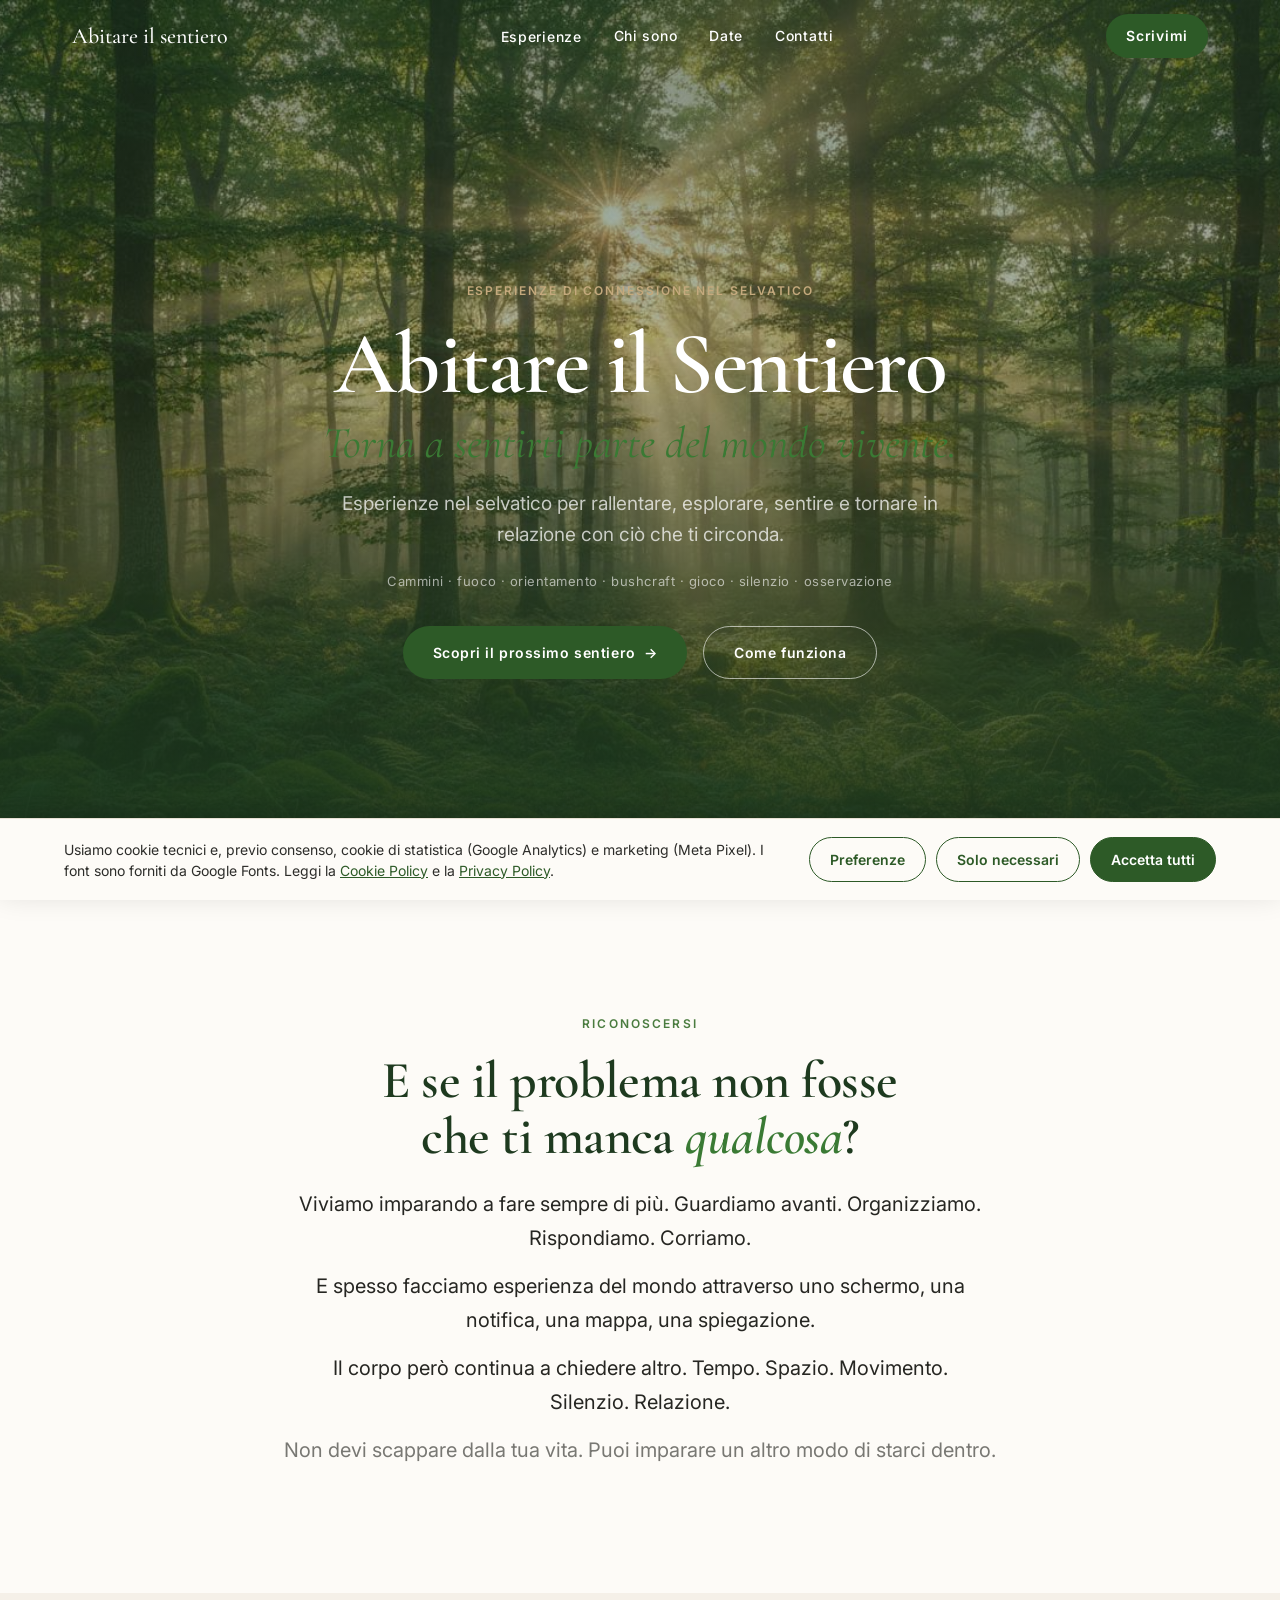
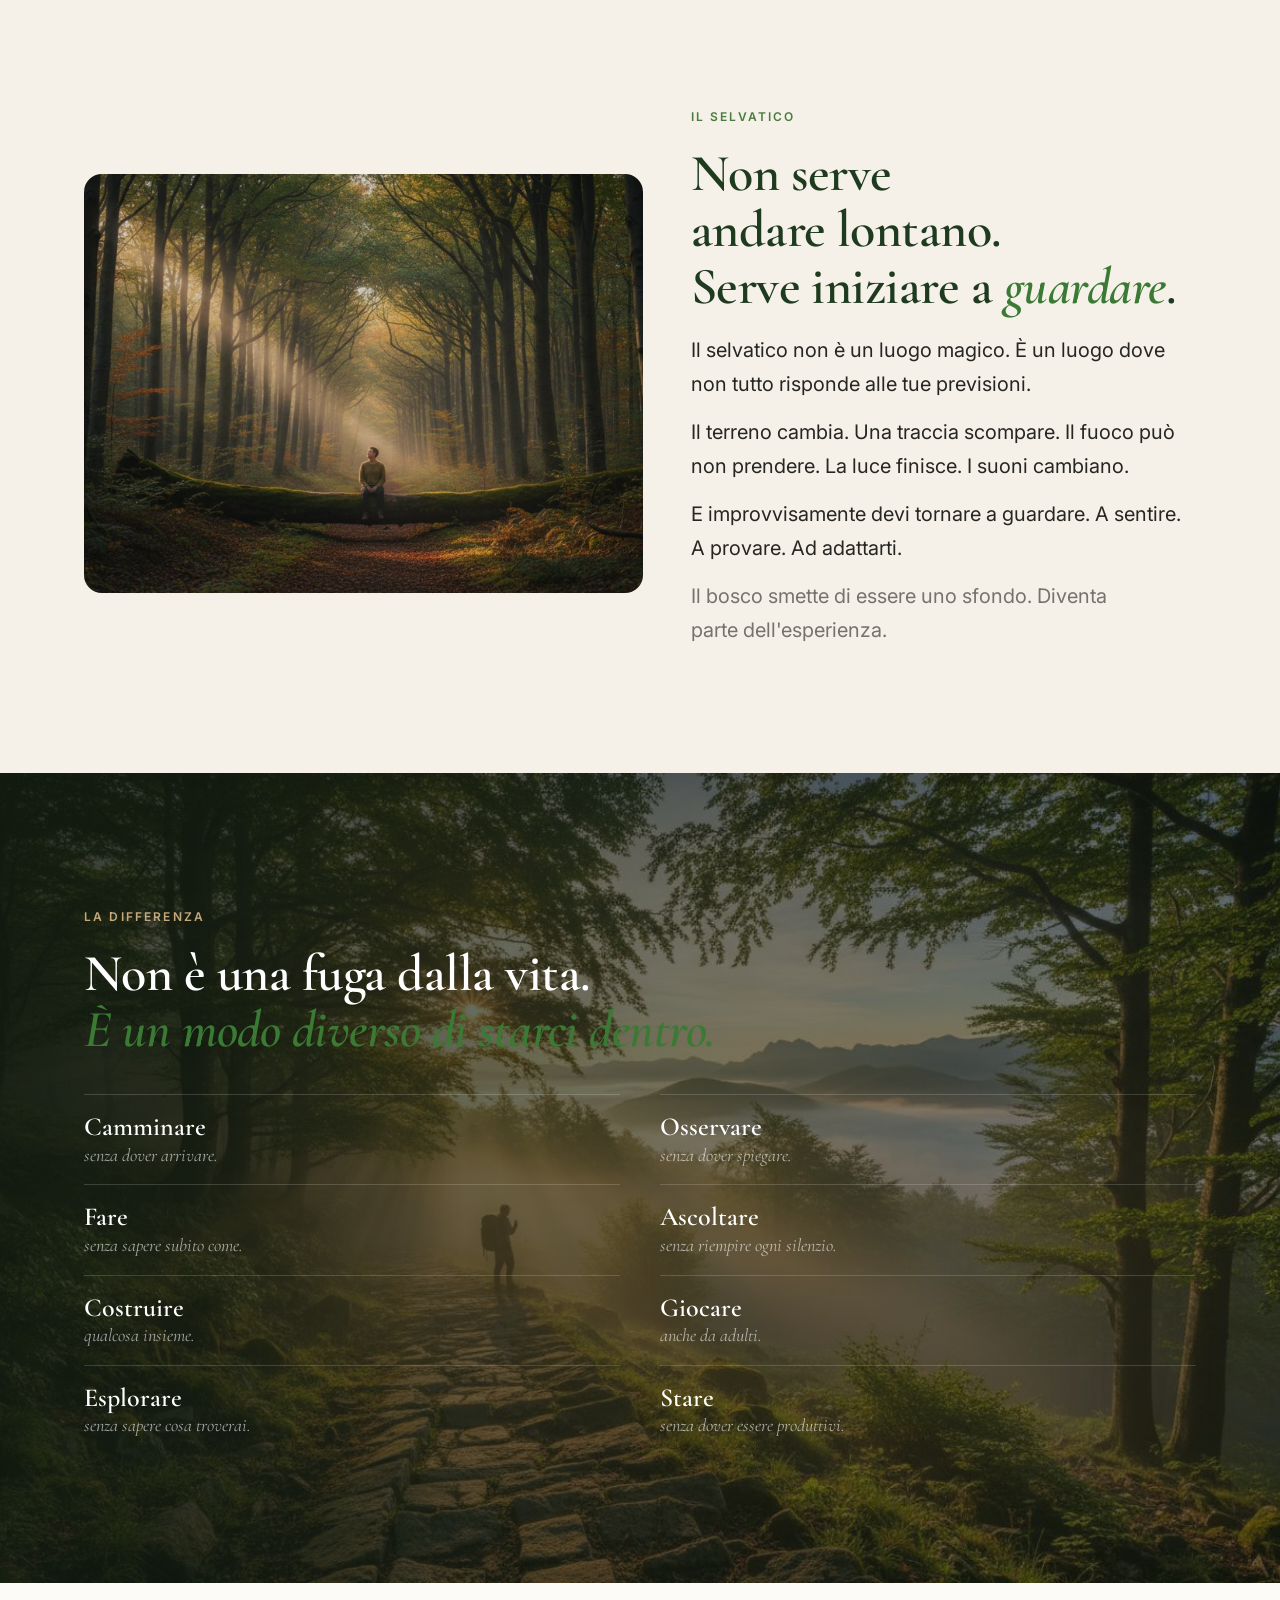
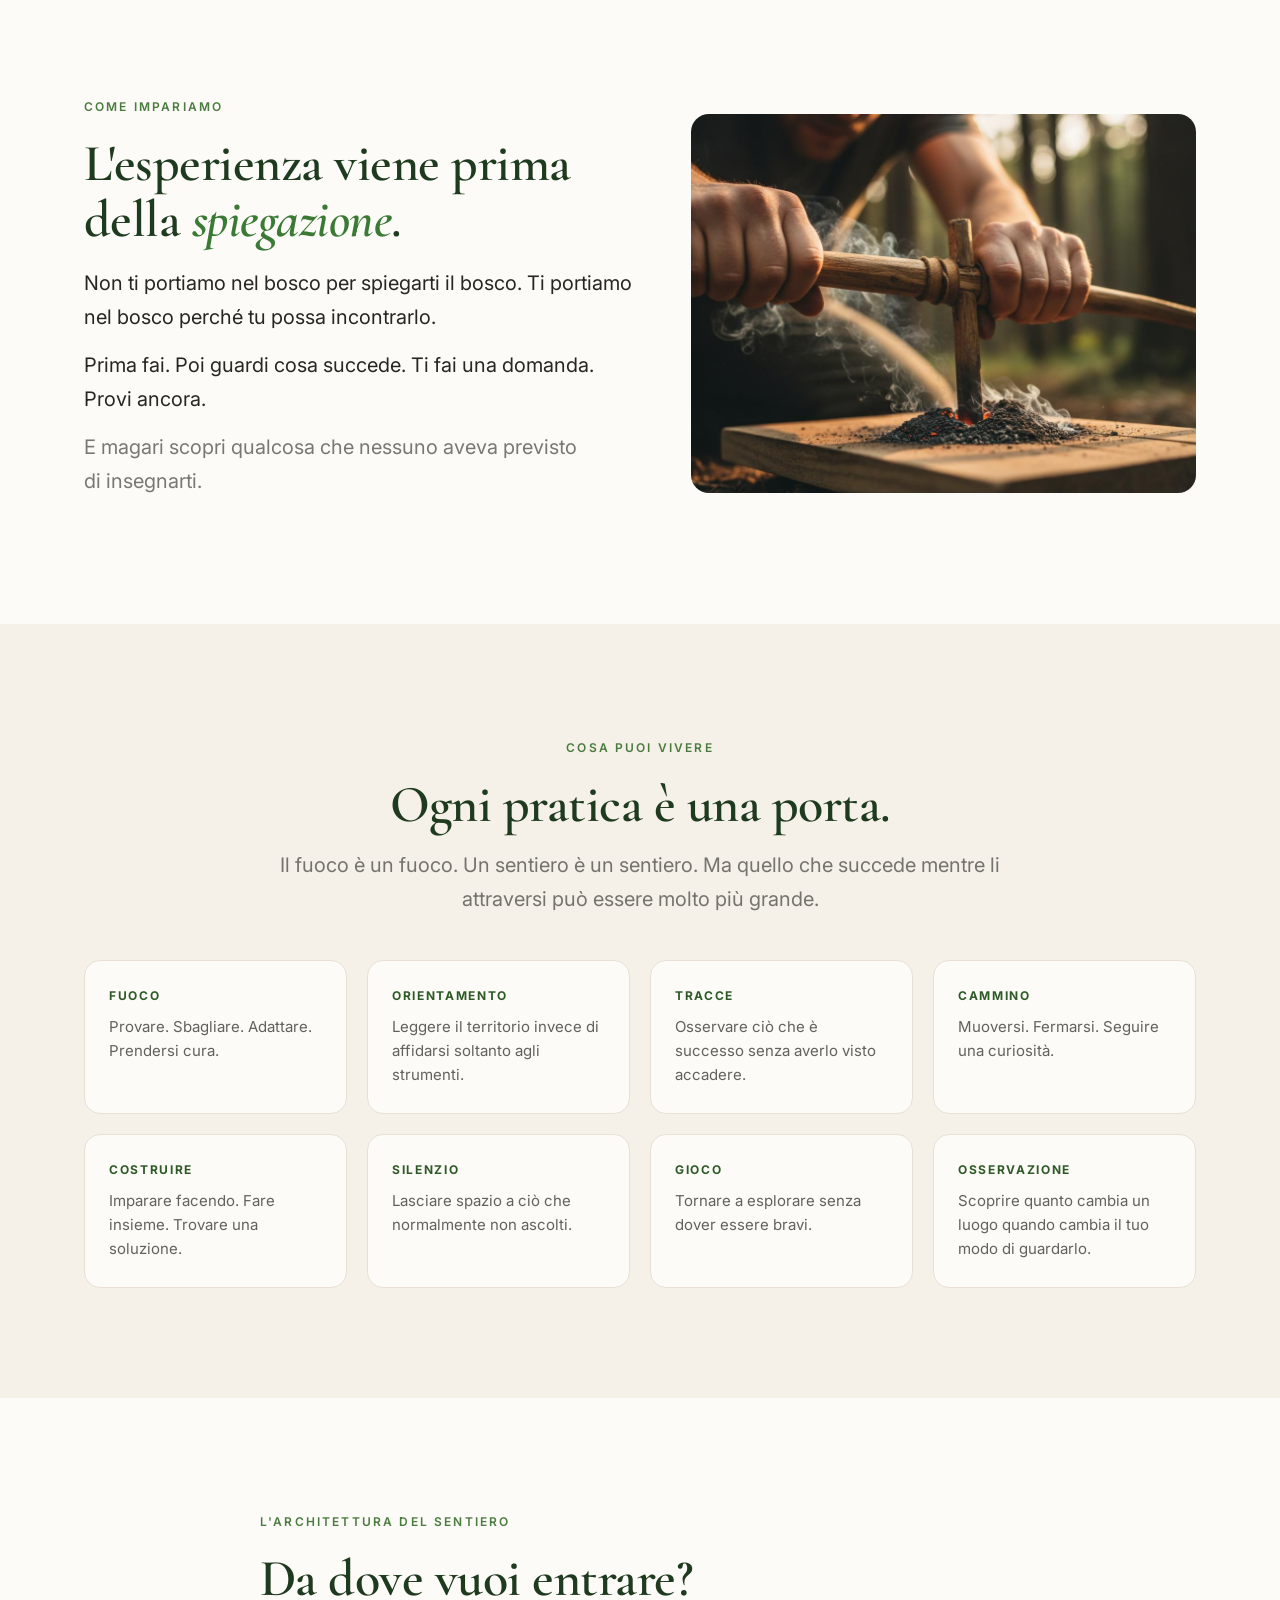
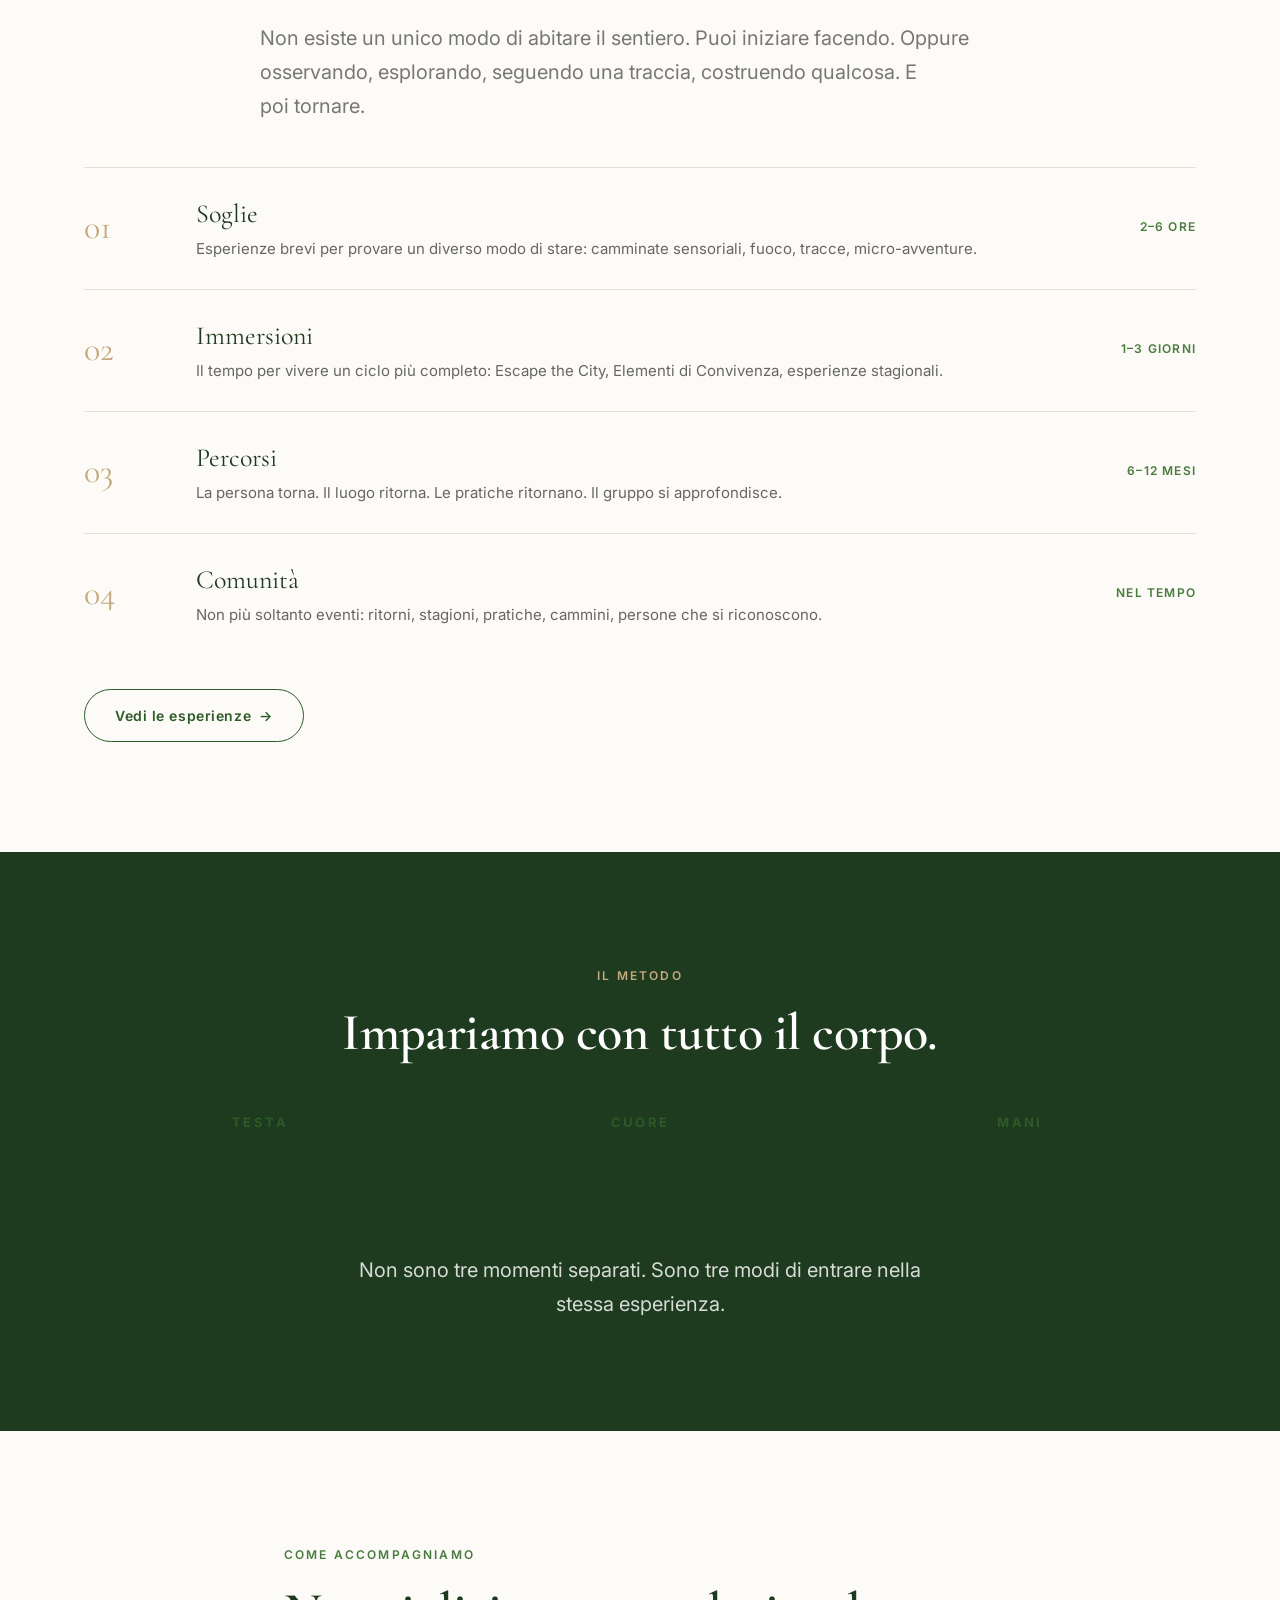
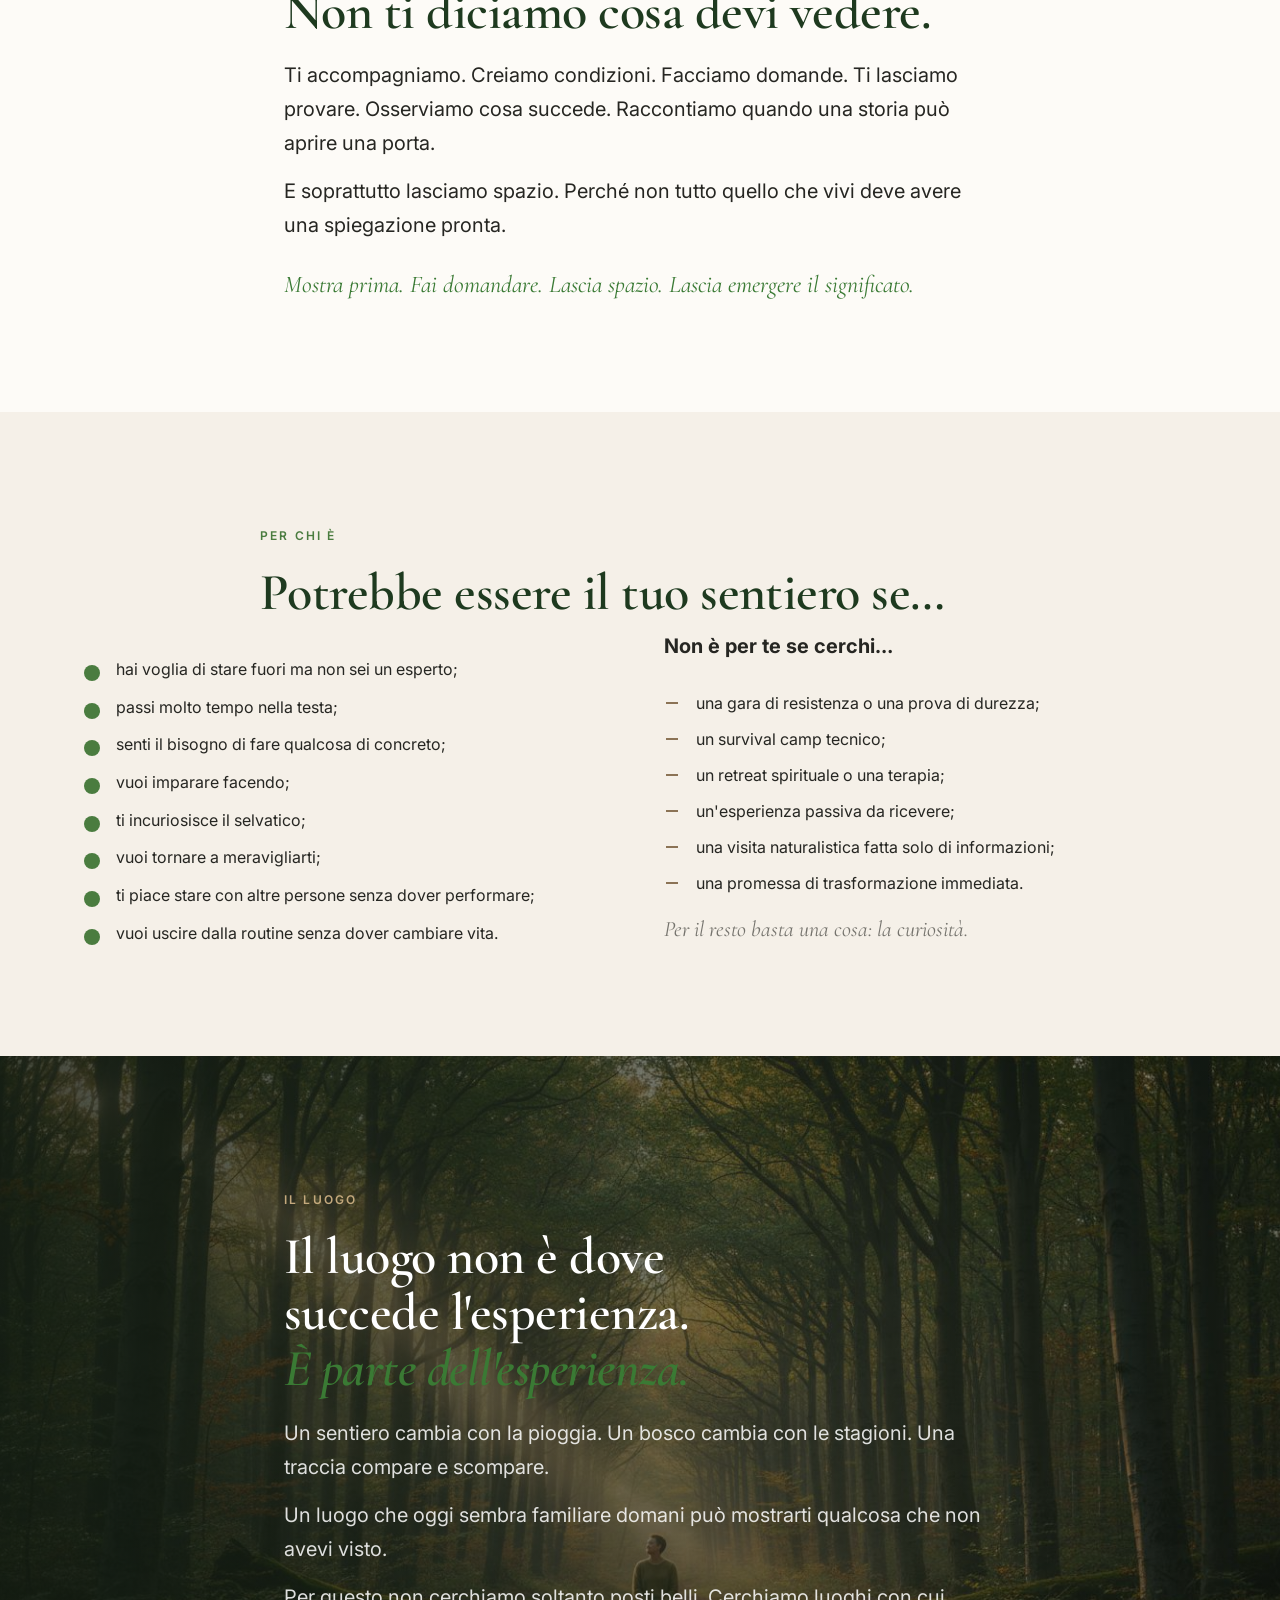
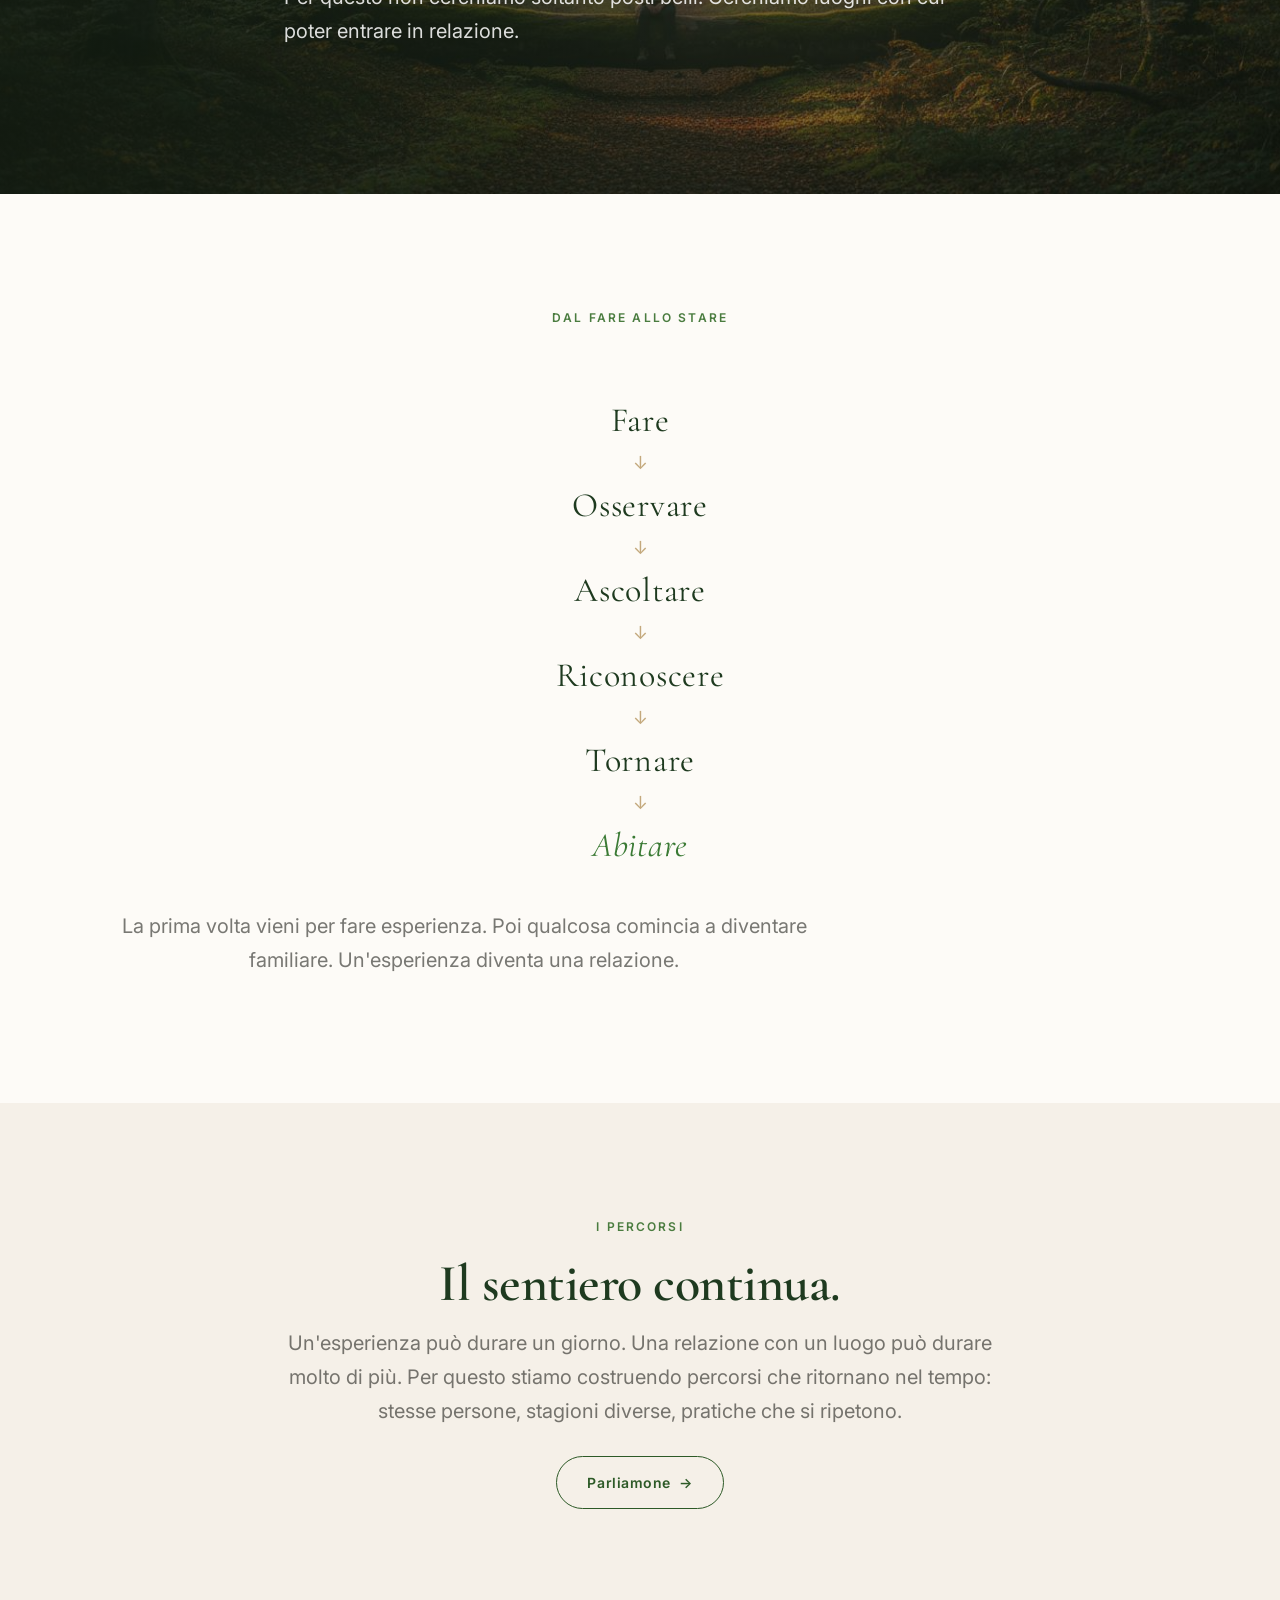
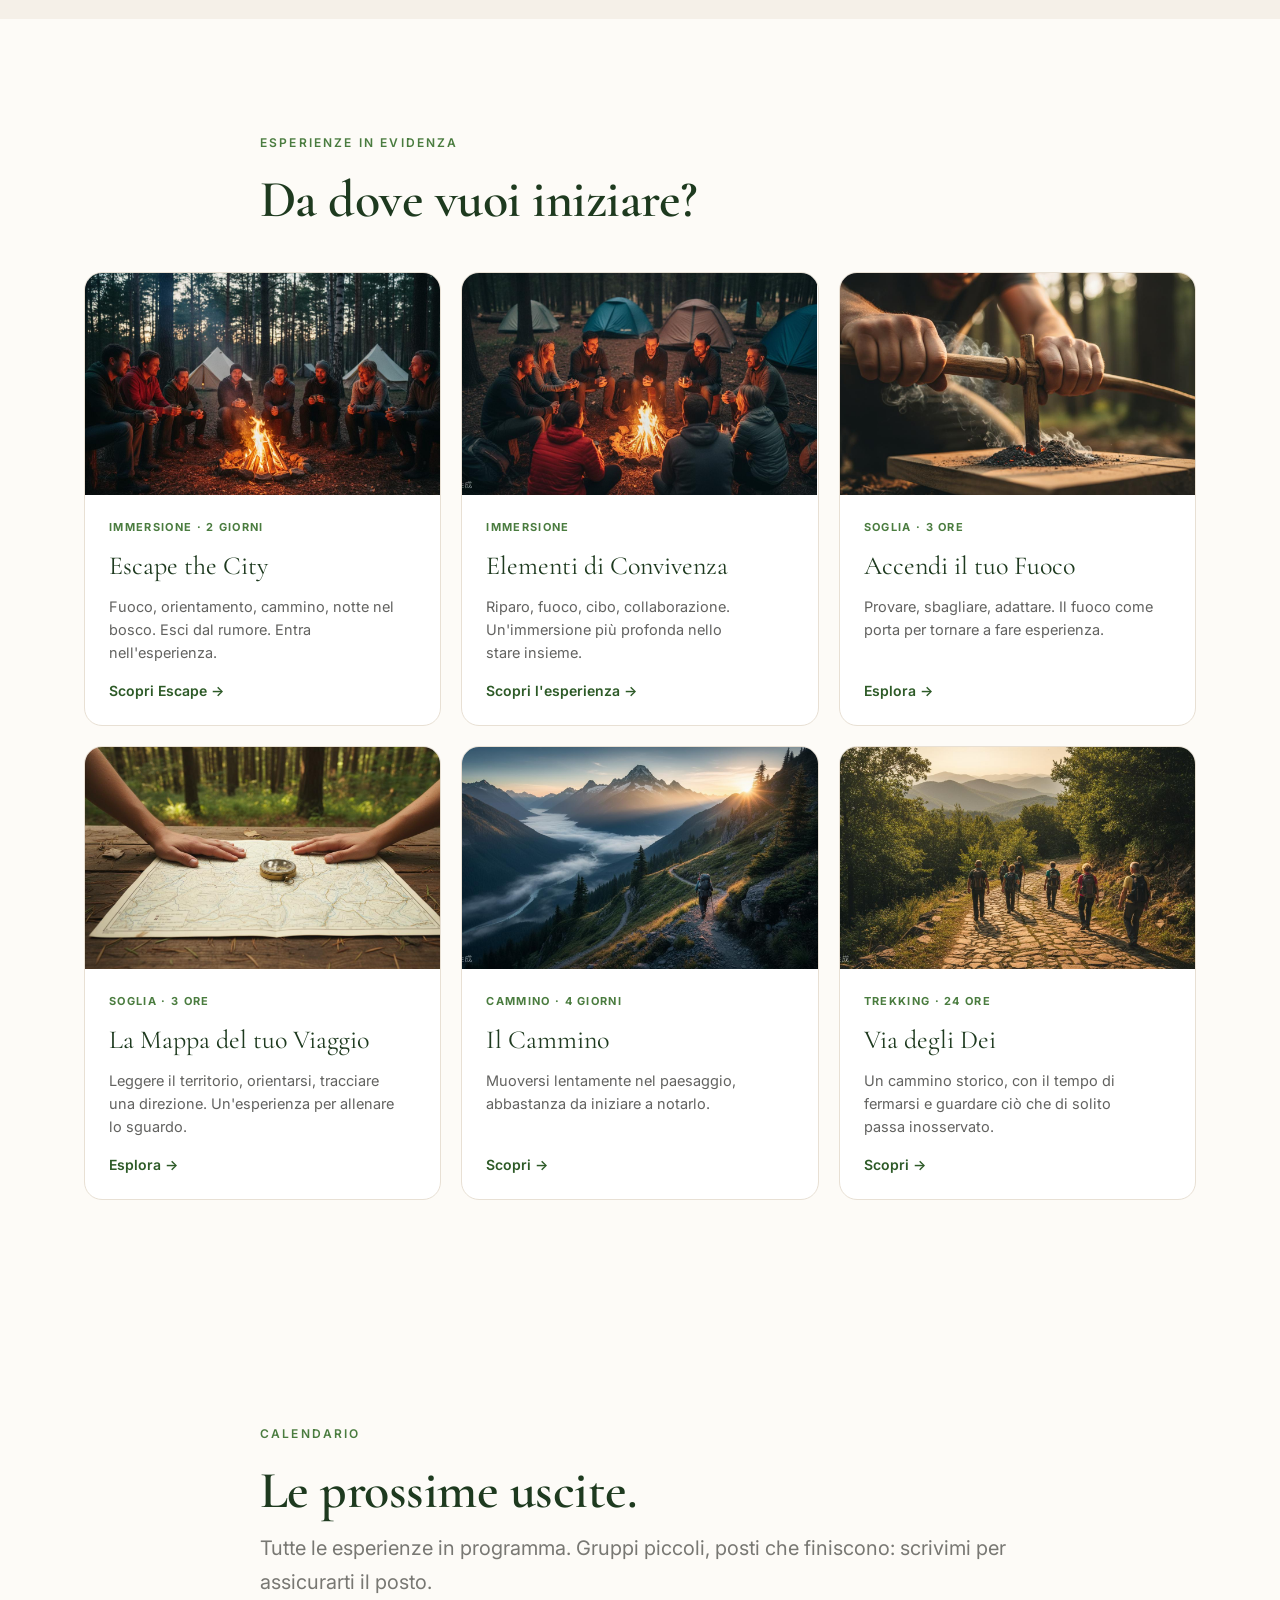
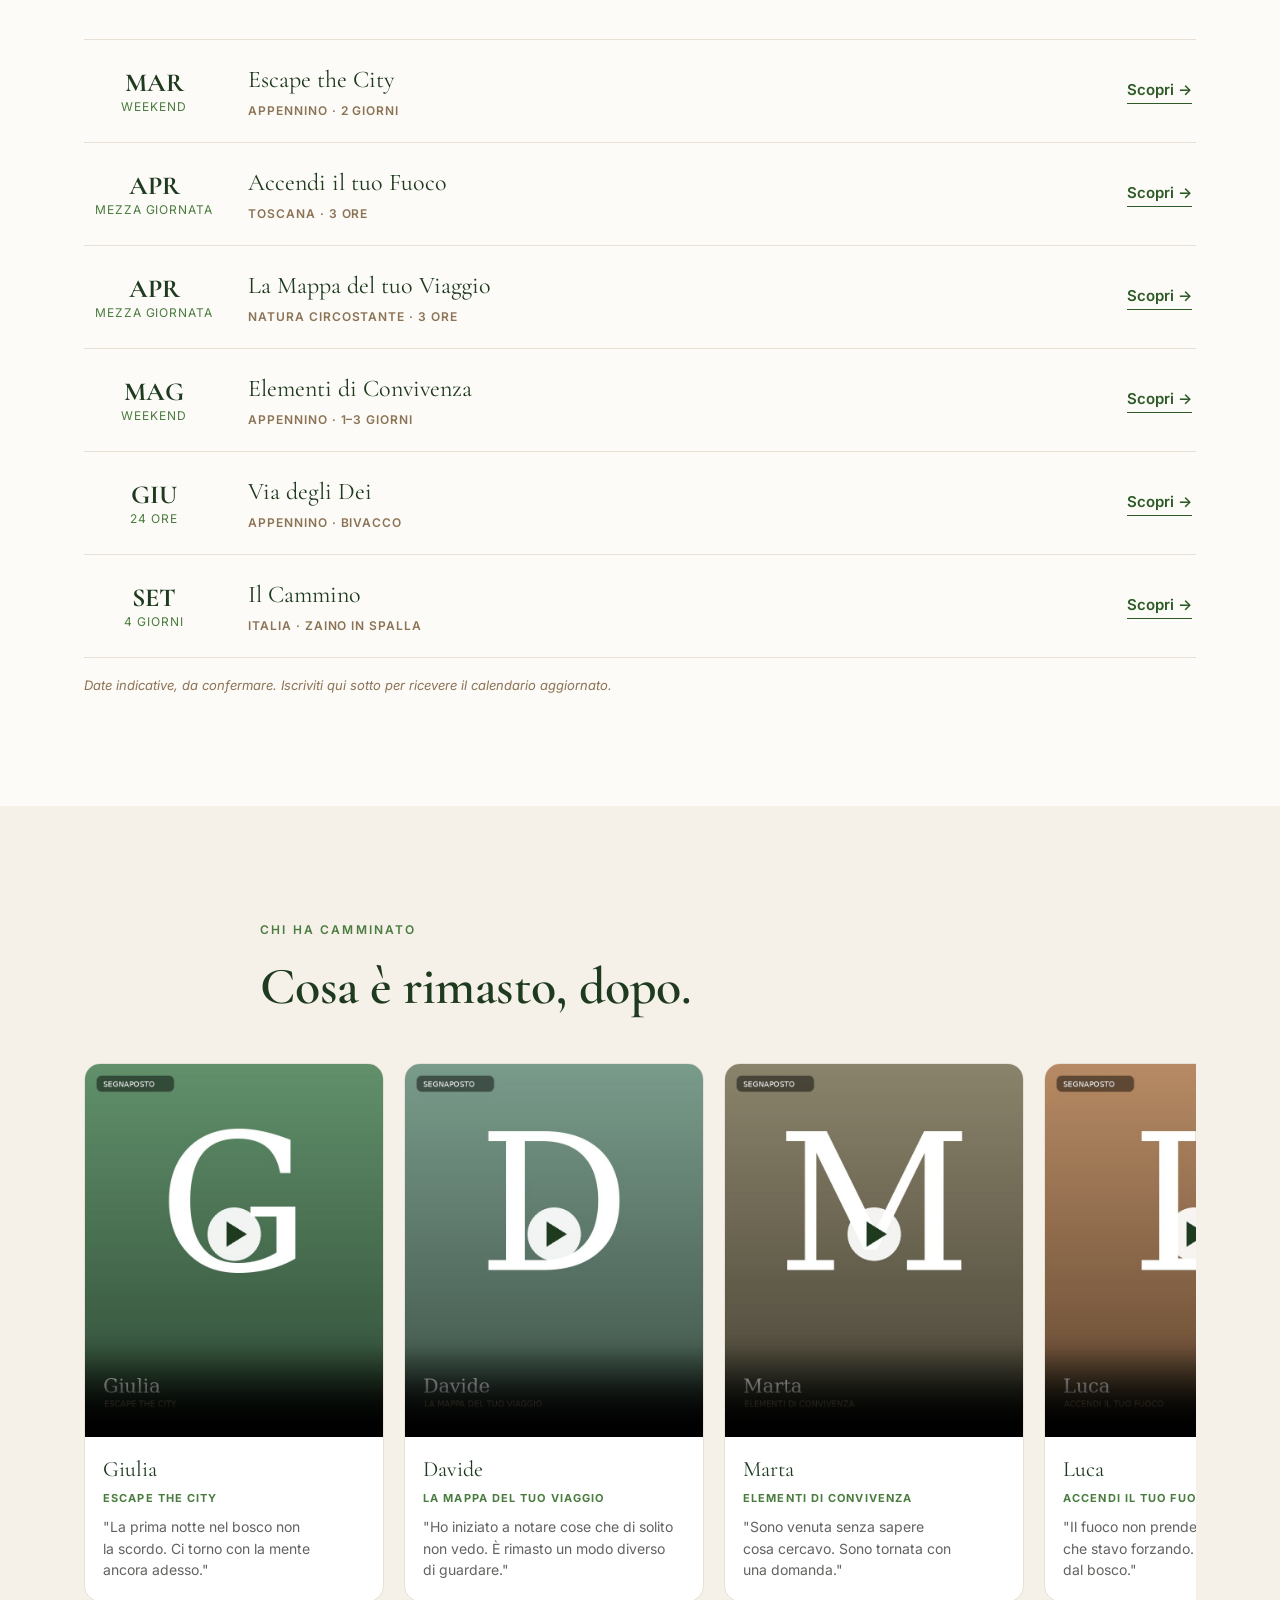
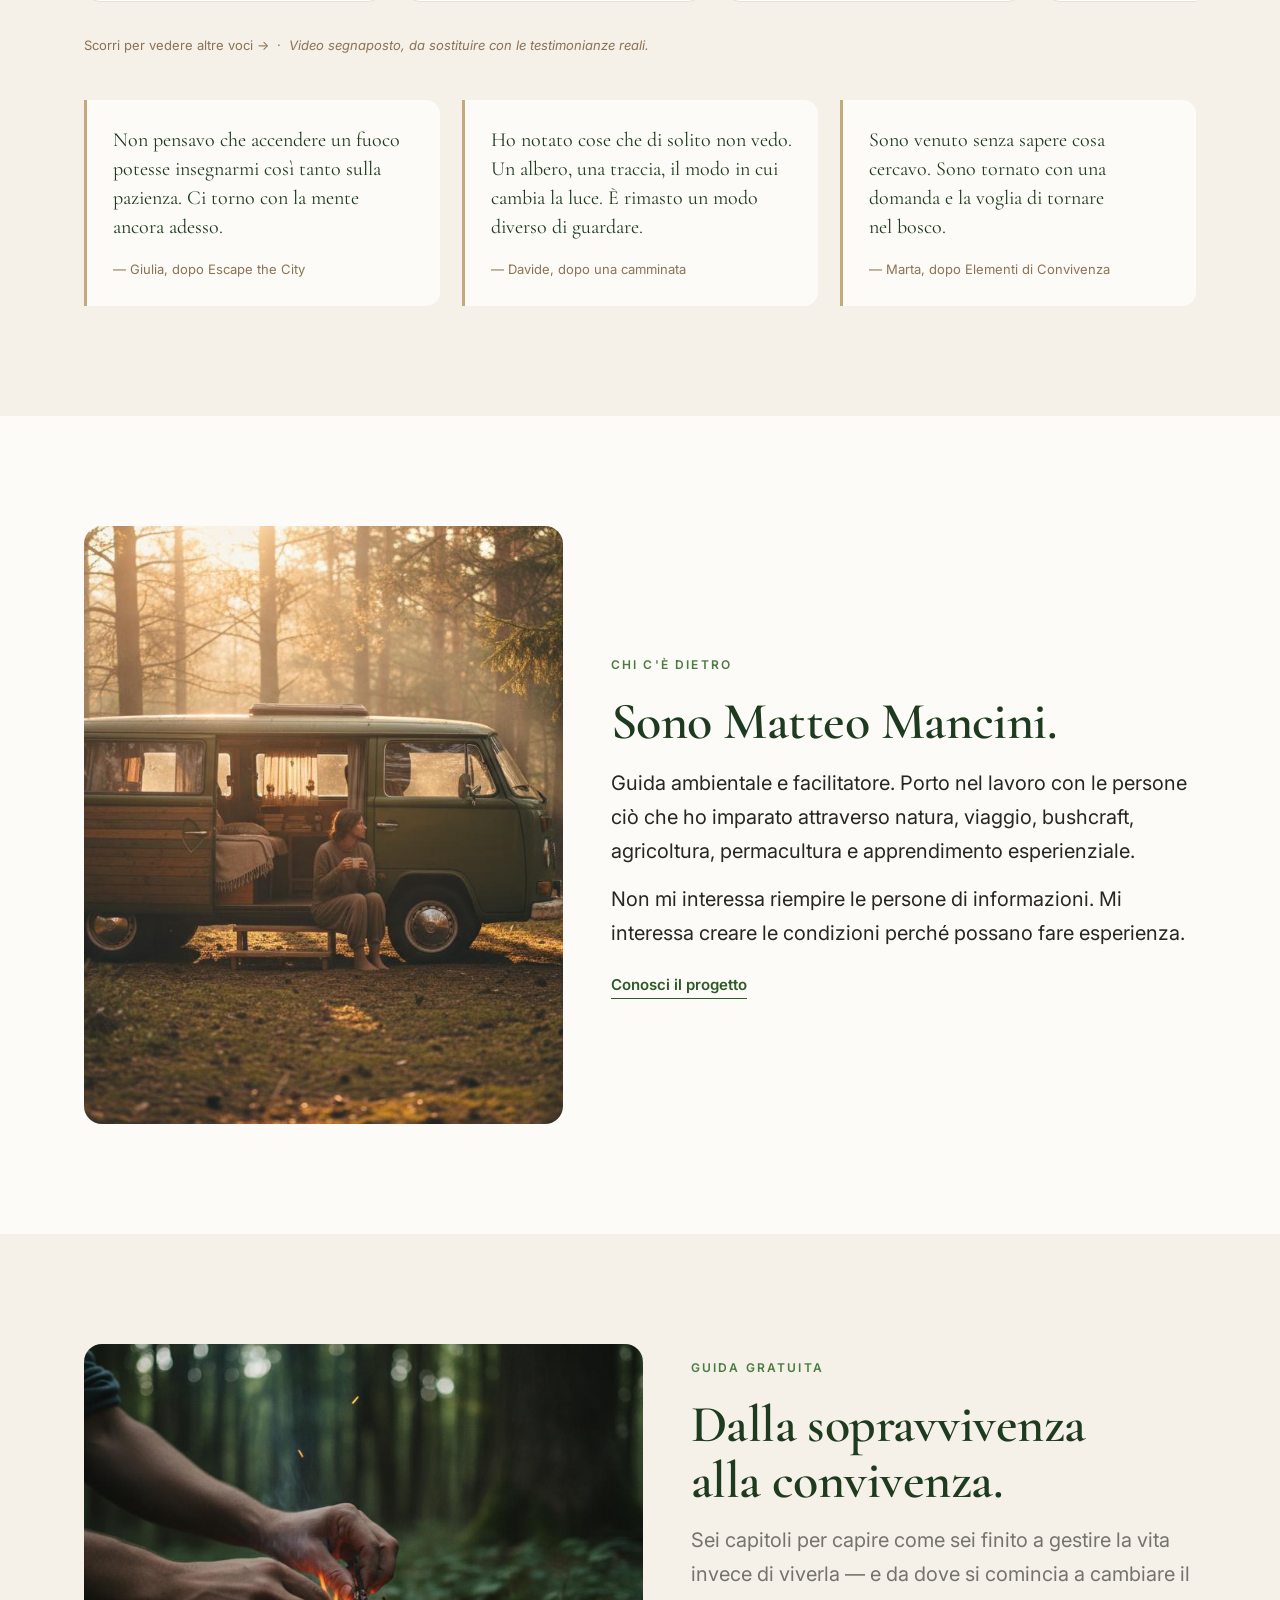
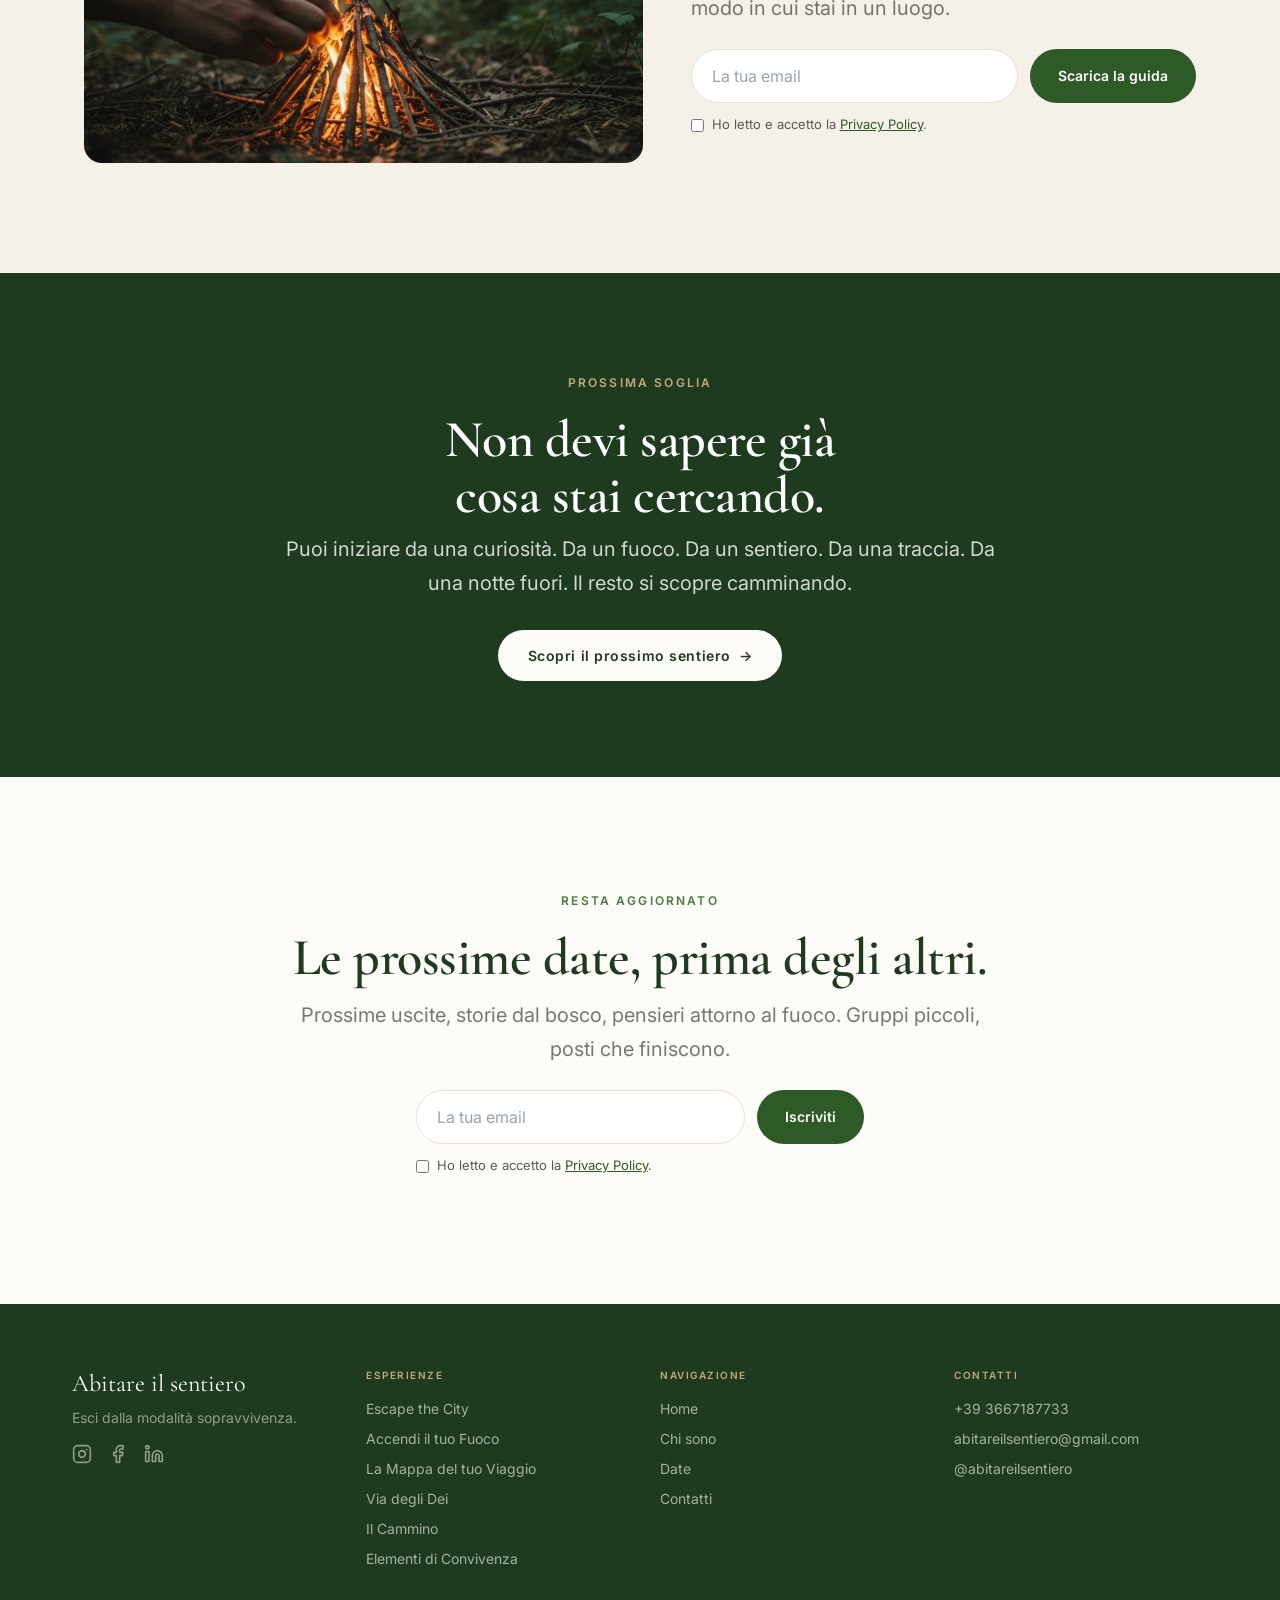
==== commit ef6c9efe: "Aggiunge testimonianze video + calendario eventi a Home ed Escape Testimonianze: - Nuovo carosello d" ====
--- a/index.html
+++ b/index.html
@@ -267,10 +267,35 @@
     </div>
   </section>
 
+  <!-- CALENDARIO EVENTI -->
+  <section class="ais-sec ais-sec--cream" id="date">
+    <div class="ais-wrap">
+      <div class="ais-narrow"><span class="ais-eyebrow">Calendario</span><h2 class="ais-display">Le prossime uscite.</h2>
+        <p class="ais-lead ais-muted" style="margin-top:12px">Tutte le esperienze in programma. Gruppi piccoli, posti che finiscono: scrivimi per assicurarti il posto.</p></div>
+      <div class="ais-cal">
+        <div class="ais-cal__row"><div class="ais-cal__date"><b>MAR</b><span>weekend</span></div><div><h3 class="ais-cal__t">Escape the City</h3><p class="ais-cal__meta">Appennino · 2 giorni</p></div><a class="ais-textlink ais-cal__cta" href="escape-the-city.html">Scopri →</a></div>
+        <div class="ais-cal__row"><div class="ais-cal__date"><b>APR</b><span>mezza giornata</span></div><div><h3 class="ais-cal__t">Accendi il tuo Fuoco</h3><p class="ais-cal__meta">Toscana · 3 ore</p></div><a class="ais-textlink ais-cal__cta" href="accendi-il-tuo-fuoco.html">Scopri →</a></div>
+        <div class="ais-cal__row"><div class="ais-cal__date"><b>APR</b><span>mezza giornata</span></div><div><h3 class="ais-cal__t">La Mappa del tuo Viaggio</h3><p class="ais-cal__meta">Natura circostante · 3 ore</p></div><a class="ais-textlink ais-cal__cta" href="la-mappa-del-tuo-viaggio.html">Scopri →</a></div>
+        <div class="ais-cal__row"><div class="ais-cal__date"><b>MAG</b><span>weekend</span></div><div><h3 class="ais-cal__t">Elementi di Convivenza</h3><p class="ais-cal__meta">Appennino · 1–3 giorni</p></div><a class="ais-textlink ais-cal__cta" href="elementi-di-convivenza.html">Scopri →</a></div>
+        <div class="ais-cal__row"><div class="ais-cal__date"><b>GIU</b><span>24 ore</span></div><div><h3 class="ais-cal__t">Via degli Dei</h3><p class="ais-cal__meta">Appennino · bivacco</p></div><a class="ais-textlink ais-cal__cta" href="via-degli-dei.html">Scopri →</a></div>
+        <div class="ais-cal__row"><div class="ais-cal__date"><b>SET</b><span>4 giorni</span></div><div><h3 class="ais-cal__t">Il Cammino</h3><p class="ais-cal__meta">Italia · zaino in spalla</p></div><a class="ais-textlink ais-cal__cta" href="cammino.html">Scopri →</a></div>
+      </div>
+      <p class="ais-cal__note">Date indicative, da confermare. Iscriviti qui sotto per ricevere il calendario aggiornato.</p>
+    </div>
+  </section>
+
   <!-- 16 — TESTIMONIANZE -->
   <section class="ais-sec ais-sec--sand">
     <div class="ais-wrap">
       <div class="ais-narrow"><span class="ais-eyebrow">Chi ha camminato</span><h2 class="ais-display">Cosa è rimasto, dopo.</h2></div>
+      <div class="ais-vtest">
+        <article class="ais-vtest__card"><div class="ais-vtest__media"><video controls="" preload="metadata" playsinline="" poster="images/testimonial-1.jpg" src="videos/testimonial-1.mp4"></video></div><div class="ais-vtest__body"><p class="ais-vtest__name">Giulia</p><p class="ais-vtest__exp">Escape the City</p><p class="ais-vtest__cap">"La prima notte nel bosco non la scordo. Ci torno con la mente ancora adesso."</p></div></article>
+        <article class="ais-vtest__card"><div class="ais-vtest__media"><video controls="" preload="metadata" playsinline="" poster="images/testimonial-2.jpg" src="videos/testimonial-2.mp4"></video></div><div class="ais-vtest__body"><p class="ais-vtest__name">Davide</p><p class="ais-vtest__exp">La Mappa del tuo Viaggio</p><p class="ais-vtest__cap">"Ho iniziato a notare cose che di solito non vedo. È rimasto un modo diverso di guardare."</p></div></article>
+        <article class="ais-vtest__card"><div class="ais-vtest__media"><video controls="" preload="metadata" playsinline="" poster="images/testimonial-3.jpg" src="videos/testimonial-3.mp4"></video></div><div class="ais-vtest__body"><p class="ais-vtest__name">Marta</p><p class="ais-vtest__exp">Elementi di Convivenza</p><p class="ais-vtest__cap">"Sono venuta senza sapere cosa cercavo. Sono tornata con una domanda."</p></div></article>
+        <article class="ais-vtest__card"><div class="ais-vtest__media"><video controls="" preload="metadata" playsinline="" poster="images/testimonial-4.jpg" src="videos/testimonial-4.mp4"></video></div><div class="ais-vtest__body"><p class="ais-vtest__name">Luca</p><p class="ais-vtest__exp">Accendi il tuo Fuoco</p><p class="ais-vtest__cap">"Il fuoco non prendeva. Poi ho capito che stavo forzando. Vale anche fuori dal bosco."</p></div></article>
+        <article class="ais-vtest__card"><div class="ais-vtest__media"><video controls="" preload="metadata" playsinline="" poster="images/testimonial-5.jpg" src="videos/testimonial-5.mp4"></video></div><div class="ais-vtest__body"><p class="ais-vtest__name">Sara</p><p class="ais-vtest__exp">Il Cammino</p><p class="ais-vtest__cap">"Camminare lento mi ha fatto tornare nel corpo. Una cosa piccola che mi è rimasta."</p></div></article>
+      </div>
+      <p class="ais-vtest__hint">Scorri per vedere altre voci → &nbsp;·&nbsp; <em>Video segnaposto, da sostituire con le testimonianze reali.</em></p>
       <div class="ais-quotes">
         <blockquote class="ais-quote"><p>Non pensavo che accendere un fuoco potesse insegnarmi così tanto sulla pazienza. Ci torno con la mente ancora adesso.</p><cite>— Giulia, dopo Escape the City</cite></blockquote>
         <blockquote class="ais-quote"><p>Ho notato cose che di solito non vedo. Un albero, una traccia, il modo in cui cambia la luce. È rimasto un modo diverso di guardare.</p><cite>— Davide, dopo una camminata</cite></blockquote>
@@ -322,8 +347,8 @@
     </div>
   </section>
 
-  <!-- RESTA AGGIORNATO (ancora "Date") -->
-  <section class="ais-sec ais-sec--cream ais-center" id="date">
+  <!-- RESTA AGGIORNATO -->
+  <section class="ais-sec ais-sec--cream ais-center" id="newsletter">
     <div class="ais-wrap ais-narrow">
       <span class="ais-eyebrow">Resta aggiornato</span>
       <h2 class="ais-display">Le prossime date, prima degli altri.</h2>
--- a/styles.css
+++ b/styles.css
@@ -307,3 +307,44 @@
 .ais-band{background:var(--ais-forest-deep);color:#fff;text-align:center;padding:96px 0;}
 .ais-band .ais-display{color:#fff;}
 .ais-band .ais-lead{color:rgba(255,255,255,.8);}
+
+/* =========================================================================
+   Testimonianze video (carosello) + Calendario eventi
+   ========================================================================= */
+/* --- carosello video-testimonianze --- */
+.ais-vtest{display:flex;gap:20px;overflow-x:auto;scroll-snap-type:x mandatory;
+  padding:8px 2px 20px;margin-top:40px;-webkit-overflow-scrolling:touch;scrollbar-width:thin;
+  scrollbar-color:var(--ais-earth) transparent;}
+.ais-vtest::-webkit-scrollbar{height:8px;}
+.ais-vtest::-webkit-scrollbar-thumb{background:var(--ais-earth);border-radius:99px;}
+.ais-vtest::-webkit-scrollbar-track{background:transparent;}
+.ais-vtest__card{flex:0 0 300px;scroll-snap-align:start;background:#fff;border:1px solid var(--ais-sand-dark);
+  border-radius:16px;overflow:hidden;display:flex;flex-direction:column;}
+.ais-vtest__media{aspect-ratio:4/5;background:var(--ais-forest-deep);position:relative;}
+.ais-vtest__media video{width:100%;height:100%;object-fit:cover;display:block;background:var(--ais-forest-deep);}
+.ais-vtest__body{padding:16px 18px 20px;}
+.ais-vtest__name{font-family:"Cormorant Garamond",Georgia,serif;font-size:22px;color:var(--ais-forest-deep);margin:0 0 4px;}
+.ais-vtest__exp{font-family:Inter,system-ui,sans-serif;font-size:11px;font-weight:700;letter-spacing:.1em;
+  text-transform:uppercase;color:var(--ais-moss);margin:0 0 10px;}
+.ais-vtest__cap{font-family:Inter,system-ui,sans-serif;font-size:14px;line-height:1.55;color:rgba(38,38,34,.72);margin:0;}
+.ais-vtest__hint{font-family:Inter,system-ui,sans-serif;font-size:13px;color:var(--ais-earth-dark);margin:14px 0 0;}
+@media(max-width:640px){.ais-vtest__card{flex-basis:78vw;}}
+
+/* --- calendario eventi --- */
+.ais-cal{margin-top:40px;border-top:1px solid var(--ais-sand-dark);}
+.ais-cal__row{display:grid;grid-template-columns:132px 1fr auto;gap:28px;align-items:center;
+  padding:22px 4px;border-bottom:1px solid var(--ais-sand-dark);}
+.ais-cal__date{text-align:center;line-height:1.05;}
+.ais-cal__date b{display:block;font-family:"Cormorant Garamond",Georgia,serif;font-size:26px;color:var(--ais-forest-deep);}
+.ais-cal__date span{font-family:Inter,system-ui,sans-serif;font-size:12px;letter-spacing:.08em;text-transform:uppercase;color:var(--ais-moss);}
+.ais-cal__t{font-family:"Cormorant Garamond",Georgia,serif;font-size:24px;color:var(--ais-forest-deep);margin:0 0 4px;}
+.ais-cal__meta{font-family:Inter,system-ui,sans-serif;font-size:12px;font-weight:600;letter-spacing:.08em;
+  text-transform:uppercase;color:var(--ais-earth-dark);margin:0;}
+.ais-cal__cta{white-space:nowrap;}
+.ais-cal__note{font-family:Inter,system-ui,sans-serif;font-size:13px;color:var(--ais-earth-dark);margin:18px 0 0;font-style:italic;}
+@media(max-width:680px){
+  .ais-cal__row{grid-template-columns:96px 1fr;gap:16px;}
+  .ais-cal__cta{grid-column:2;justify-self:start;margin-top:6px;}
+}
+
+.ais-sec--cream .ais-quote{background:#fff;}
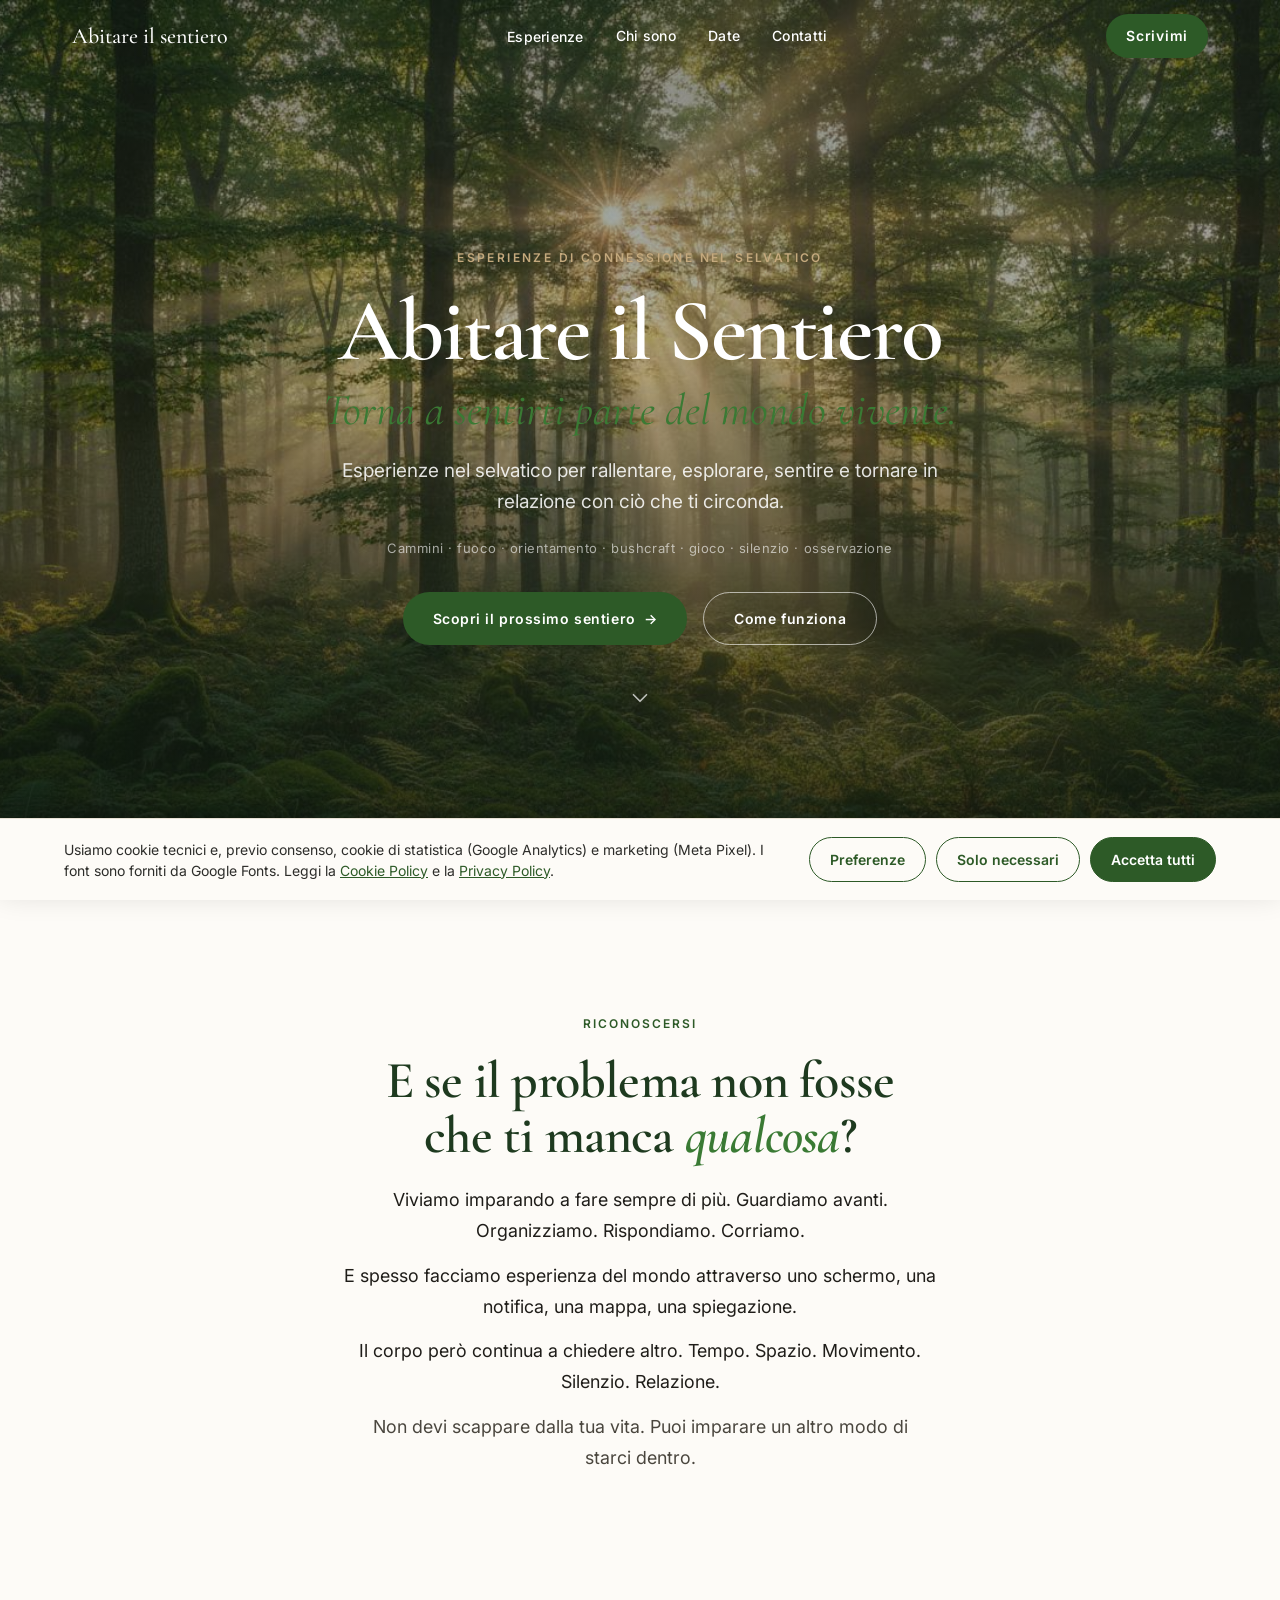
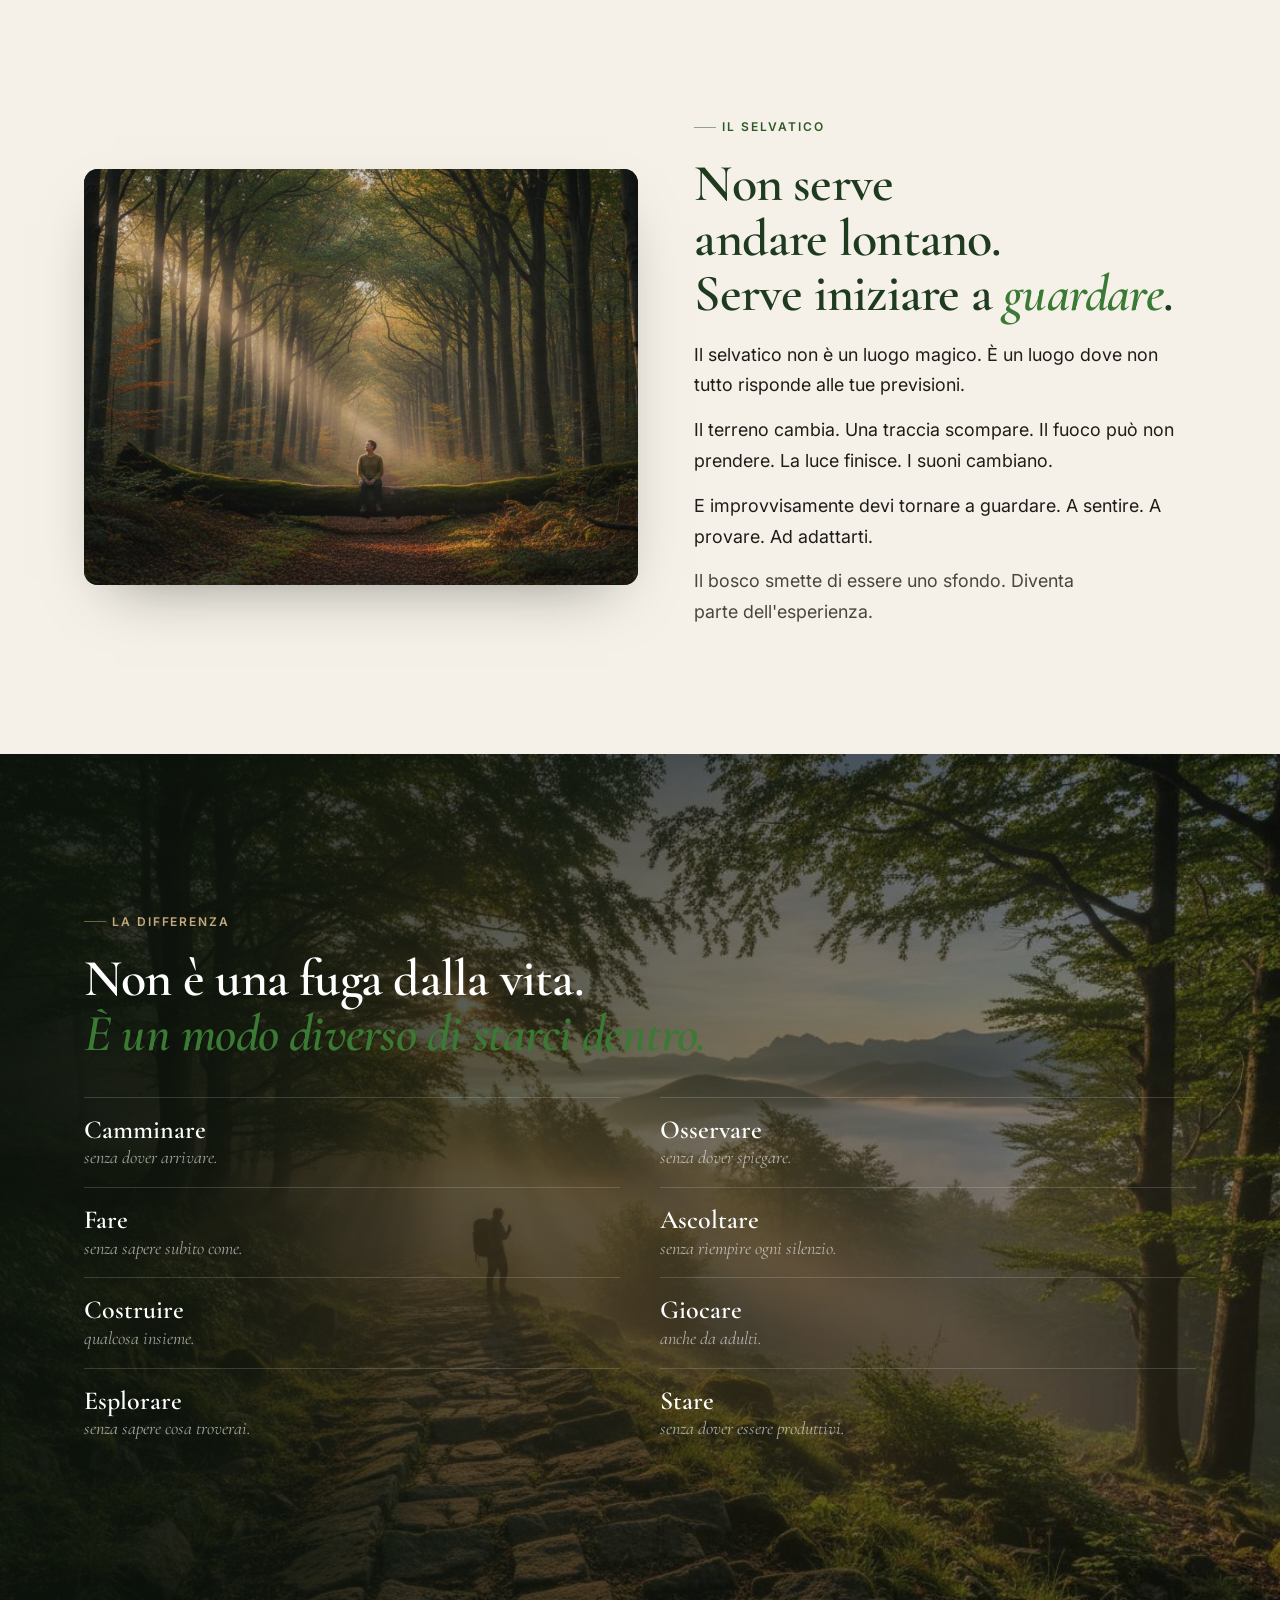
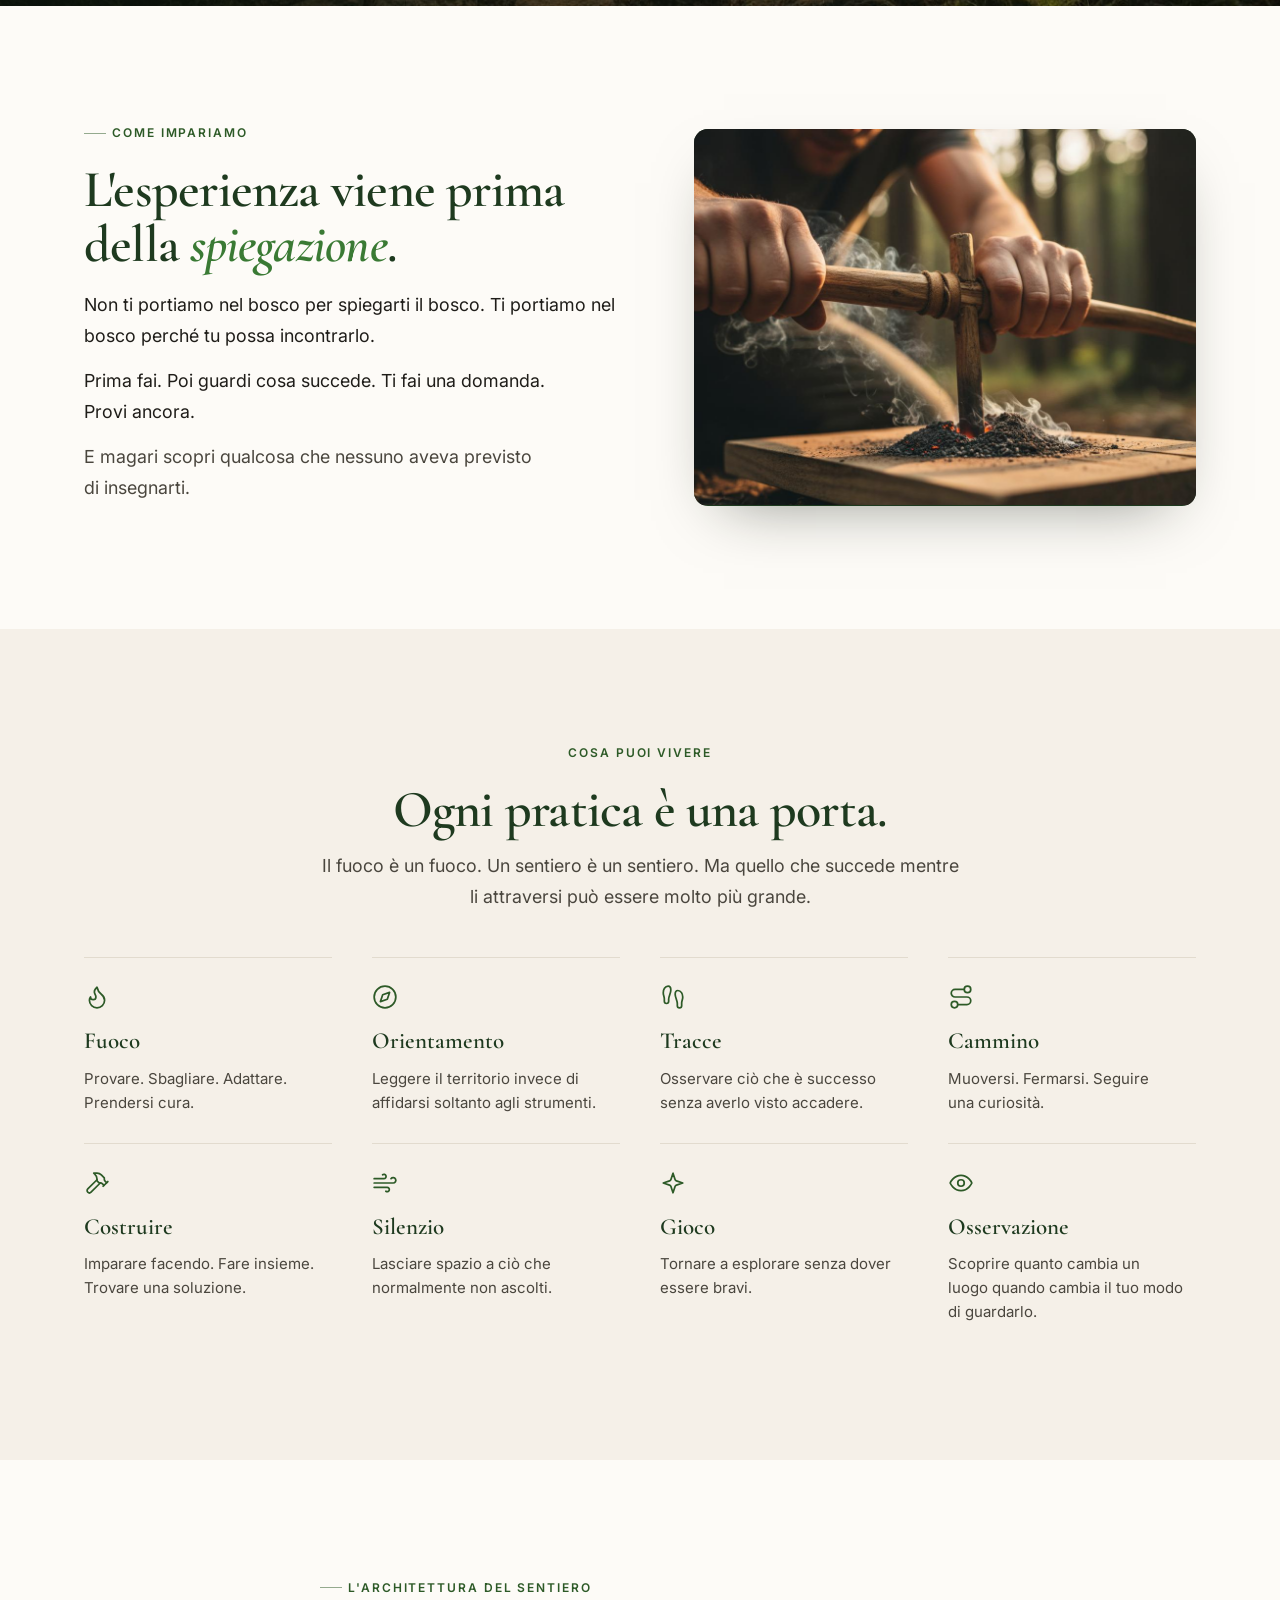
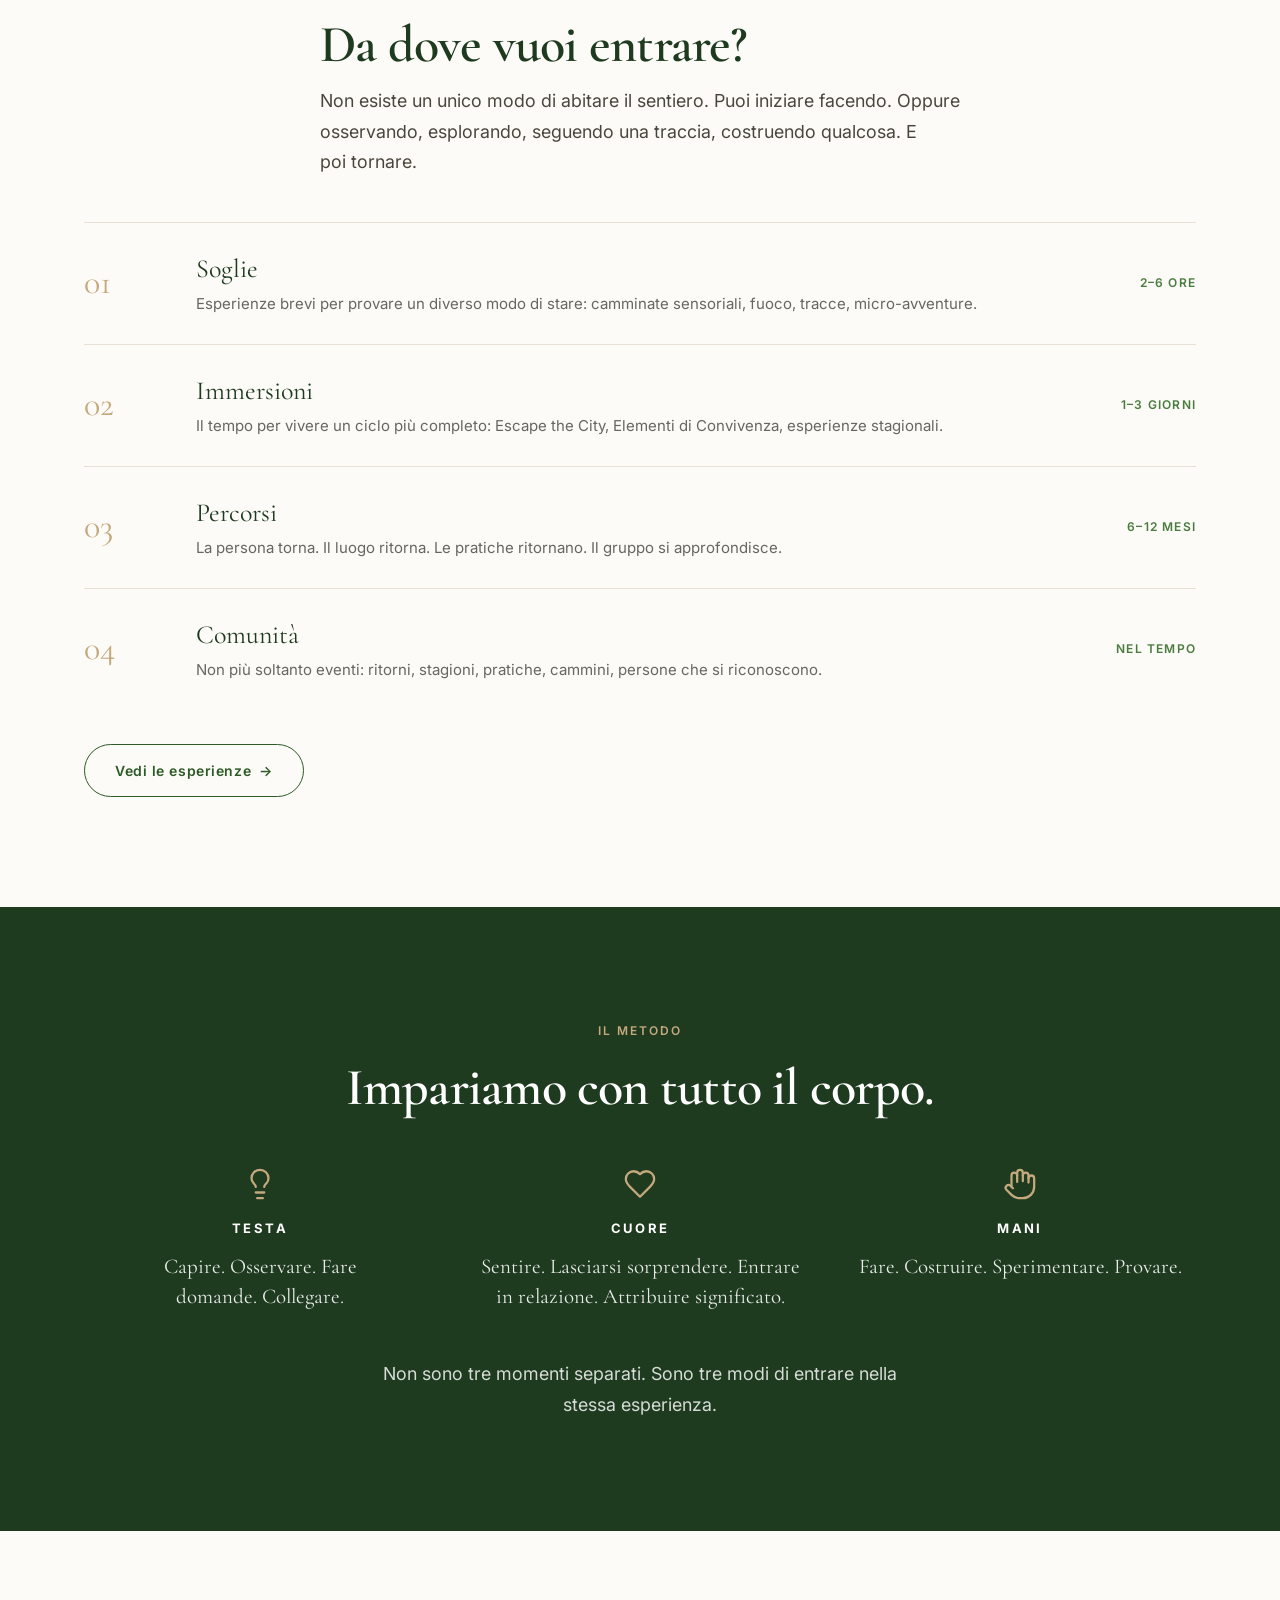
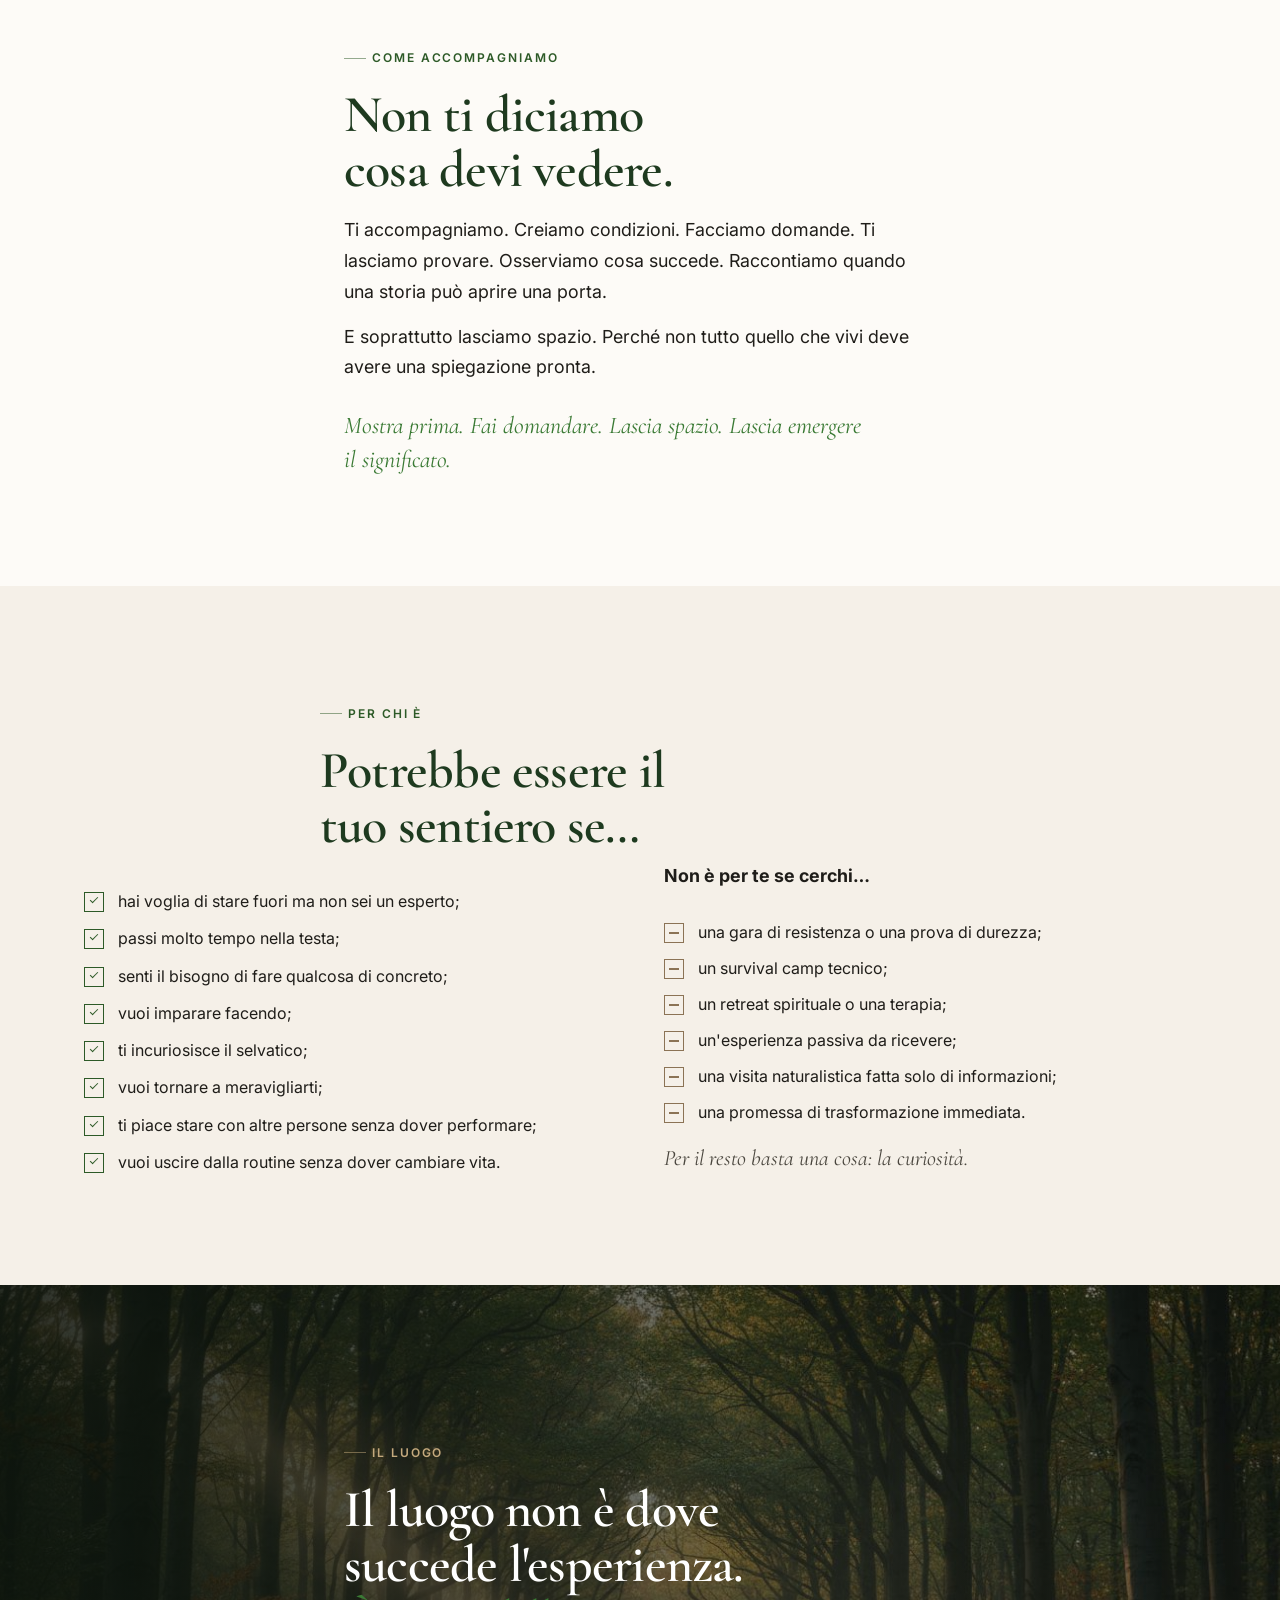
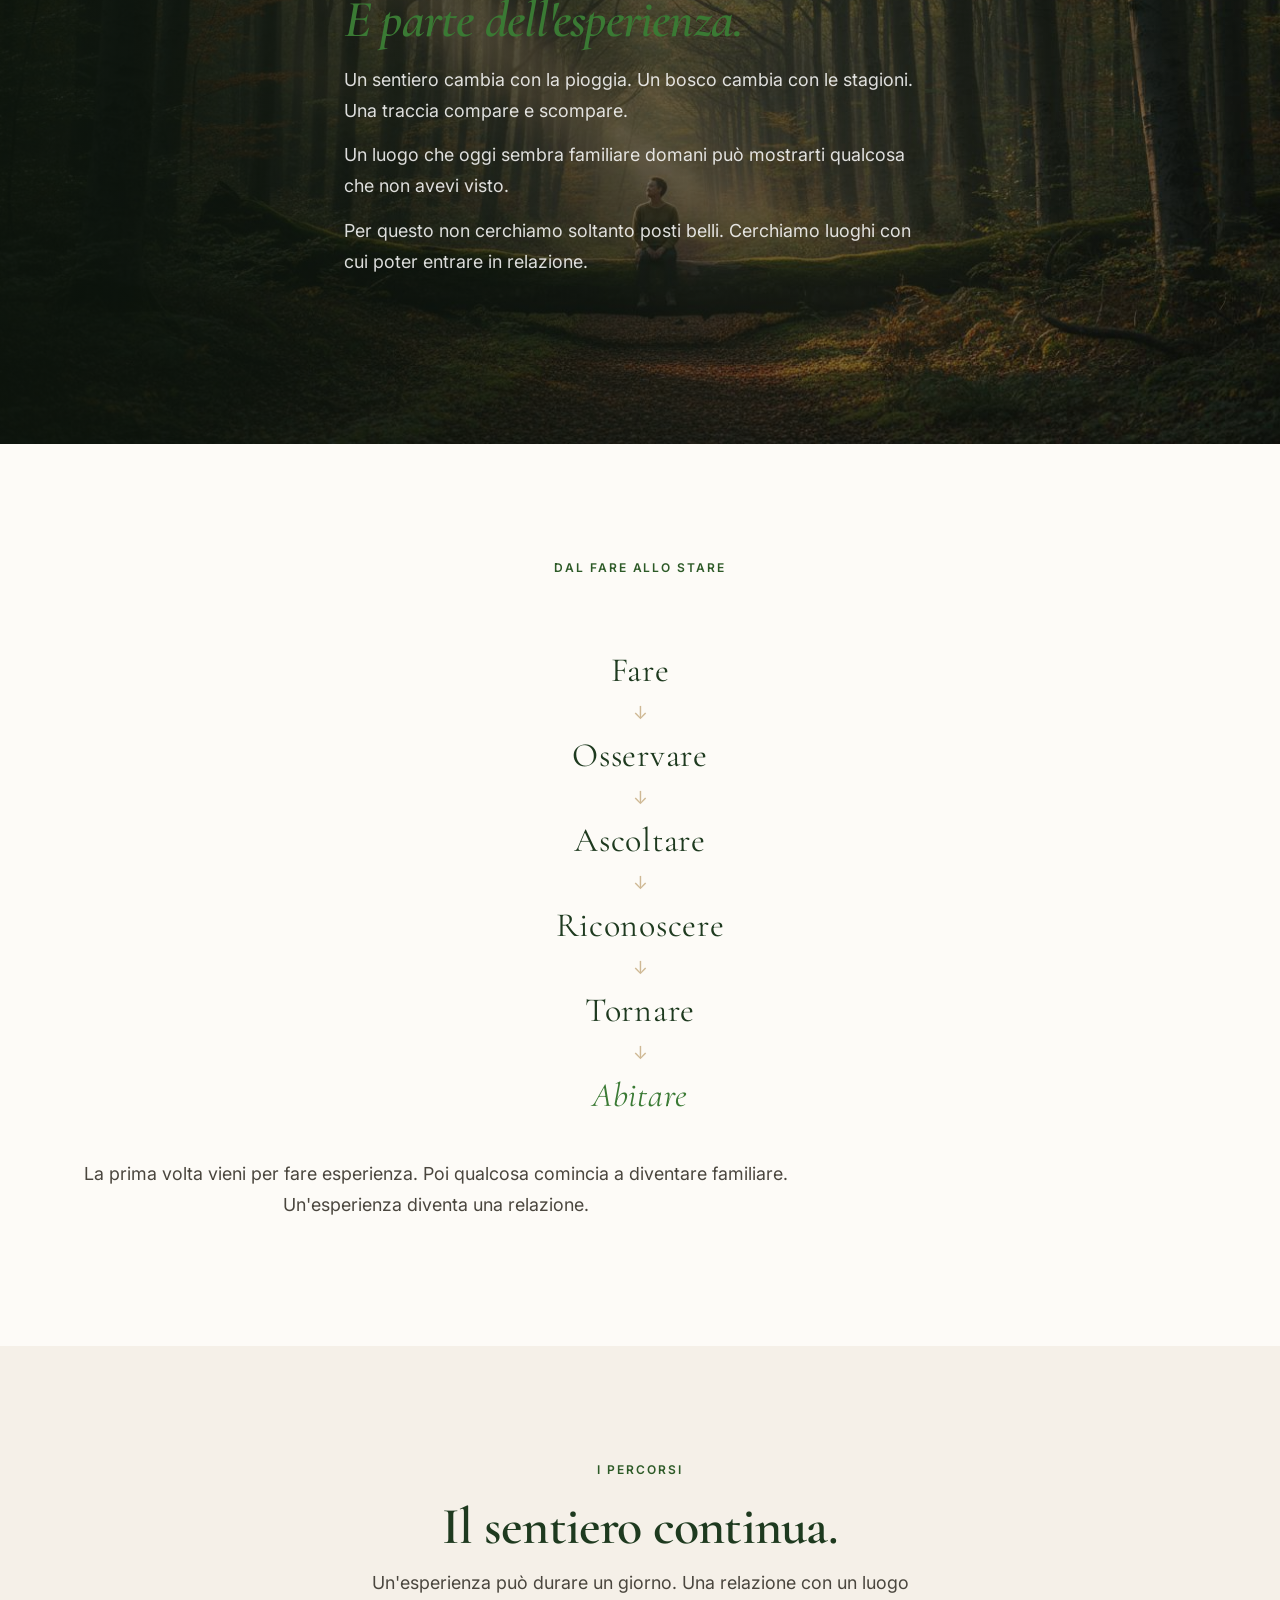
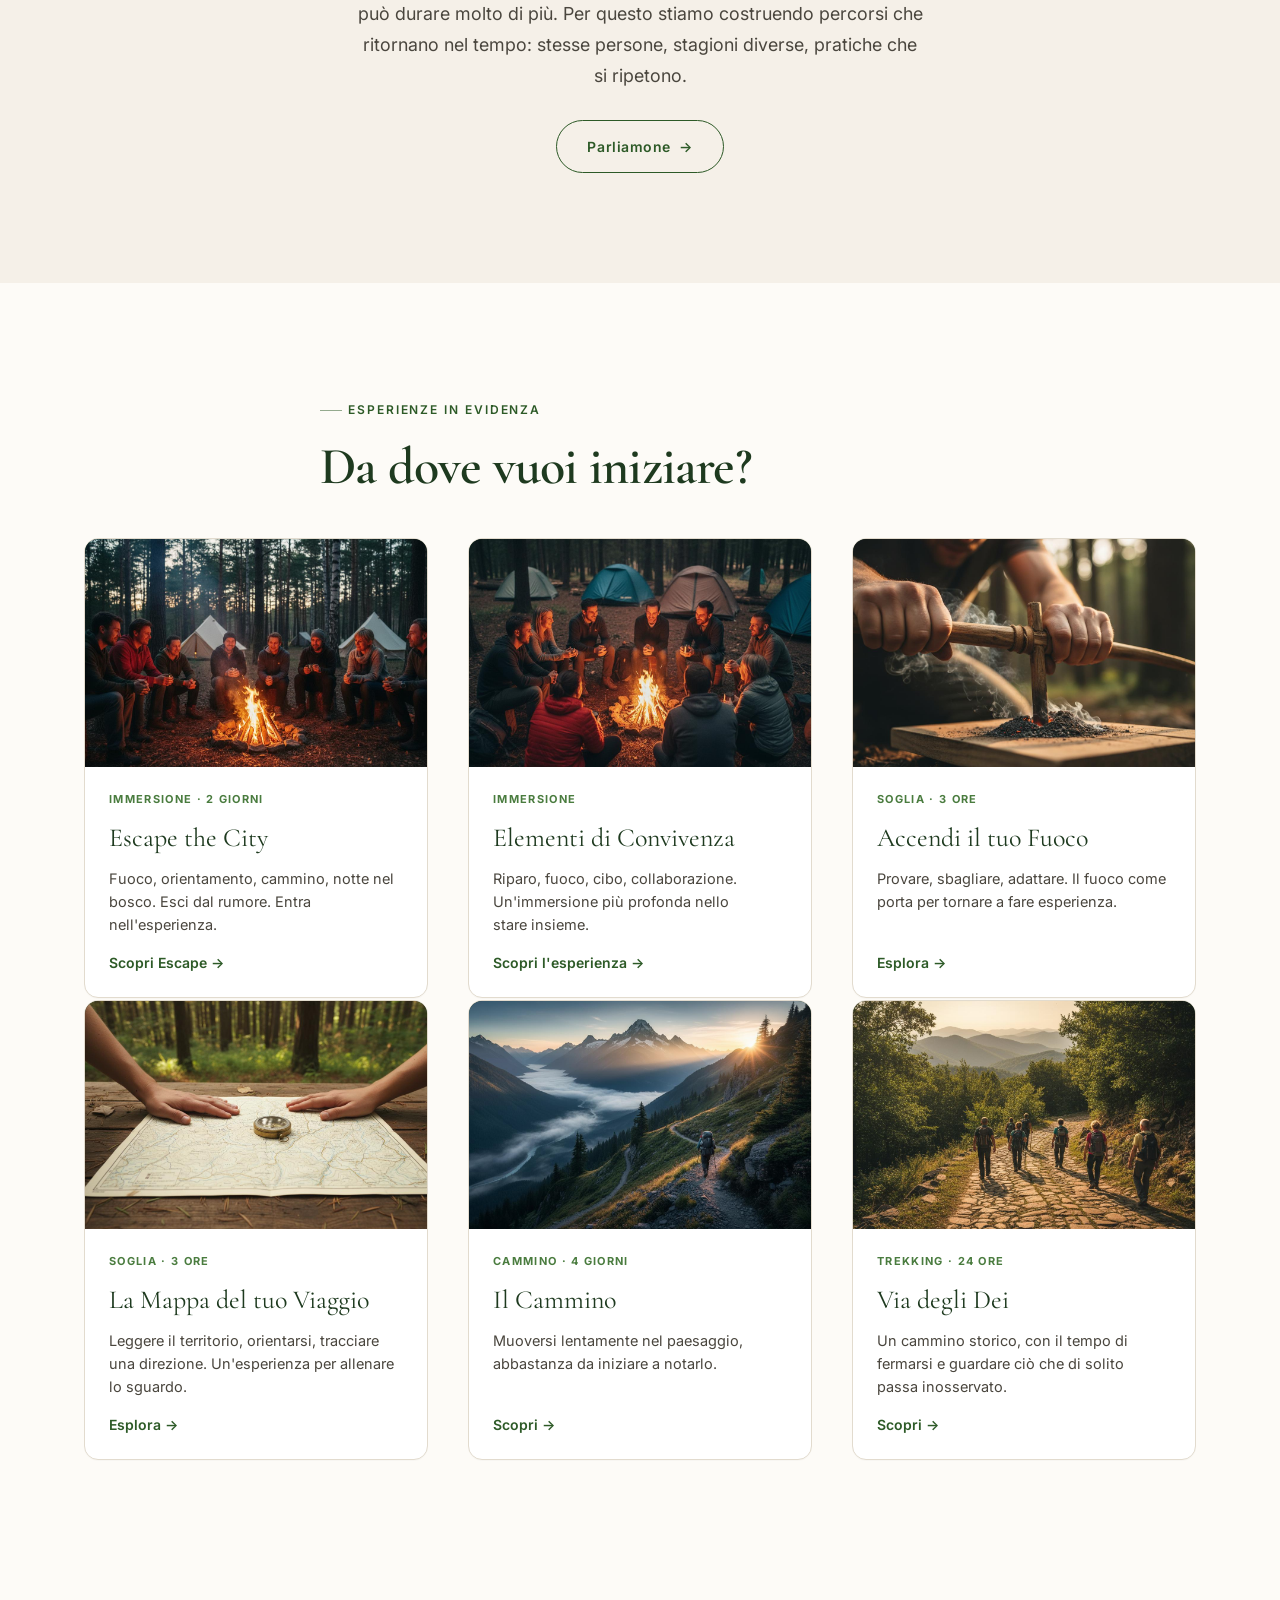
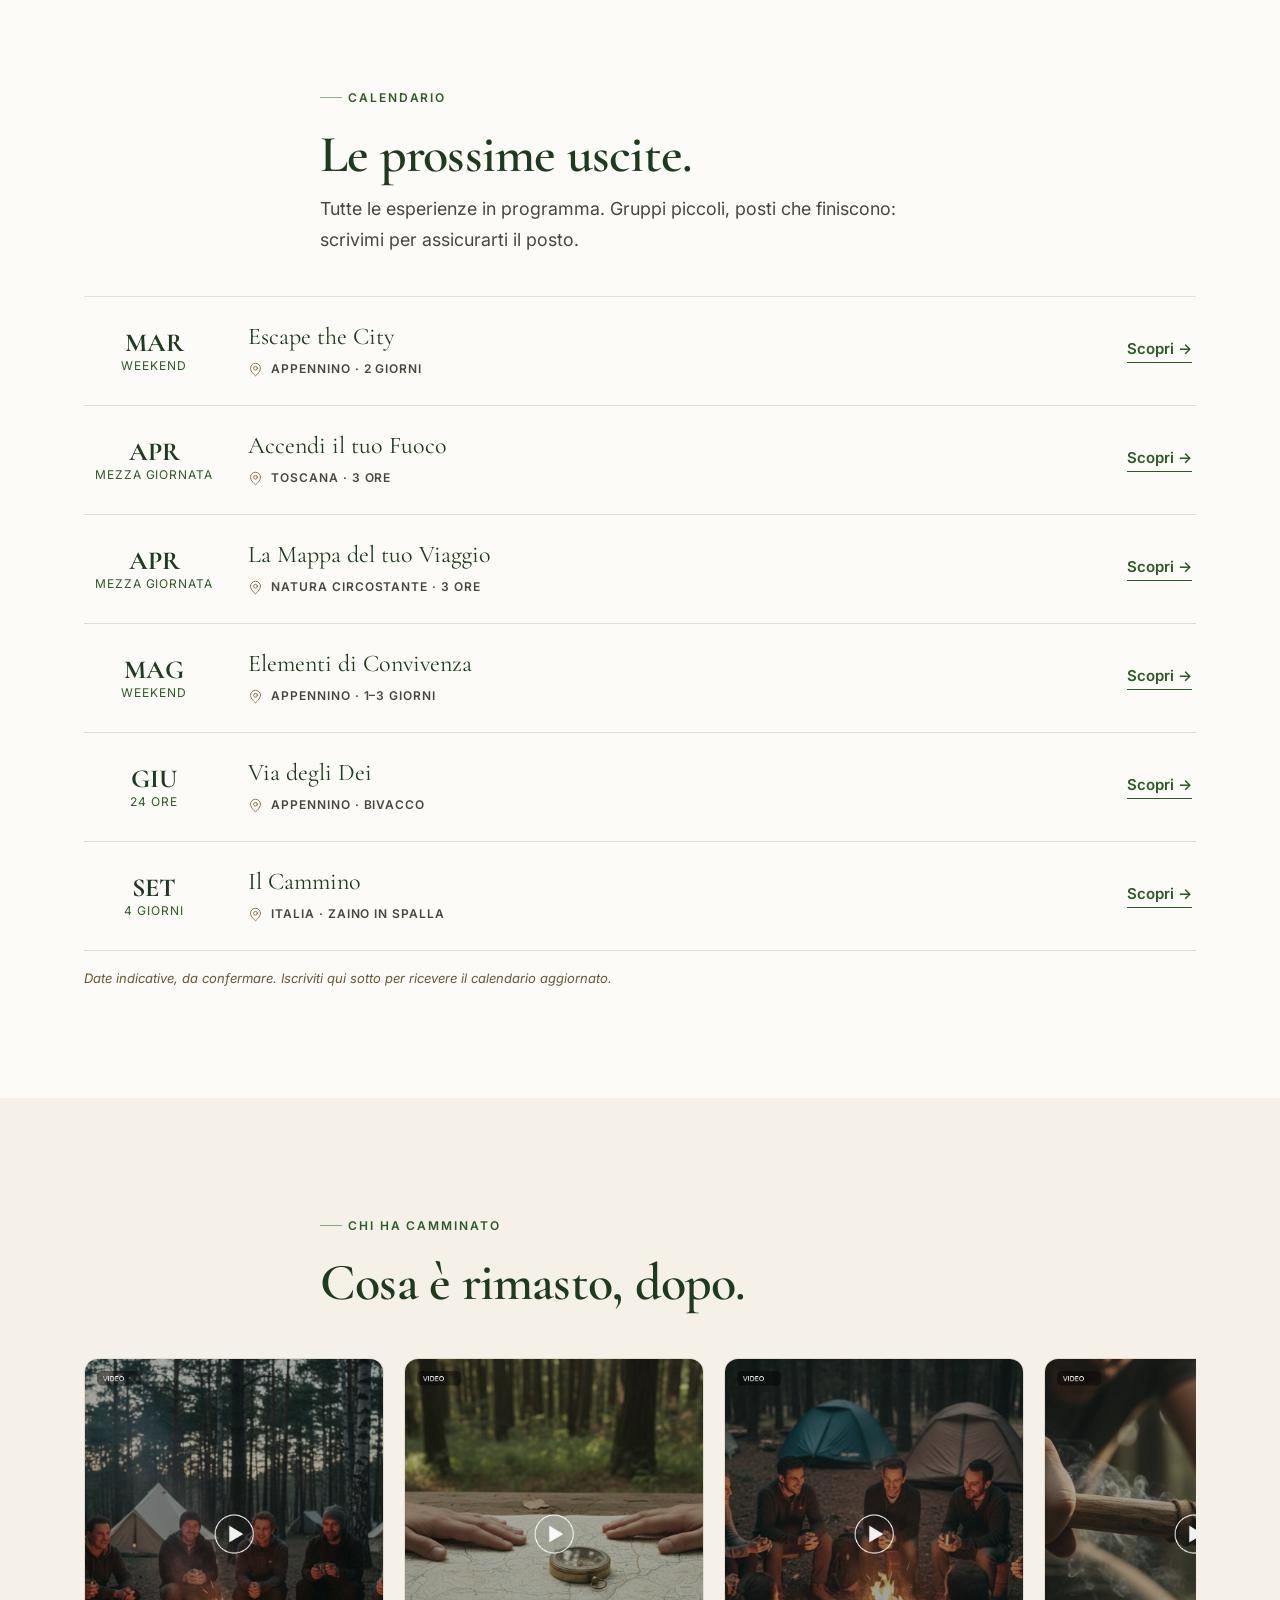
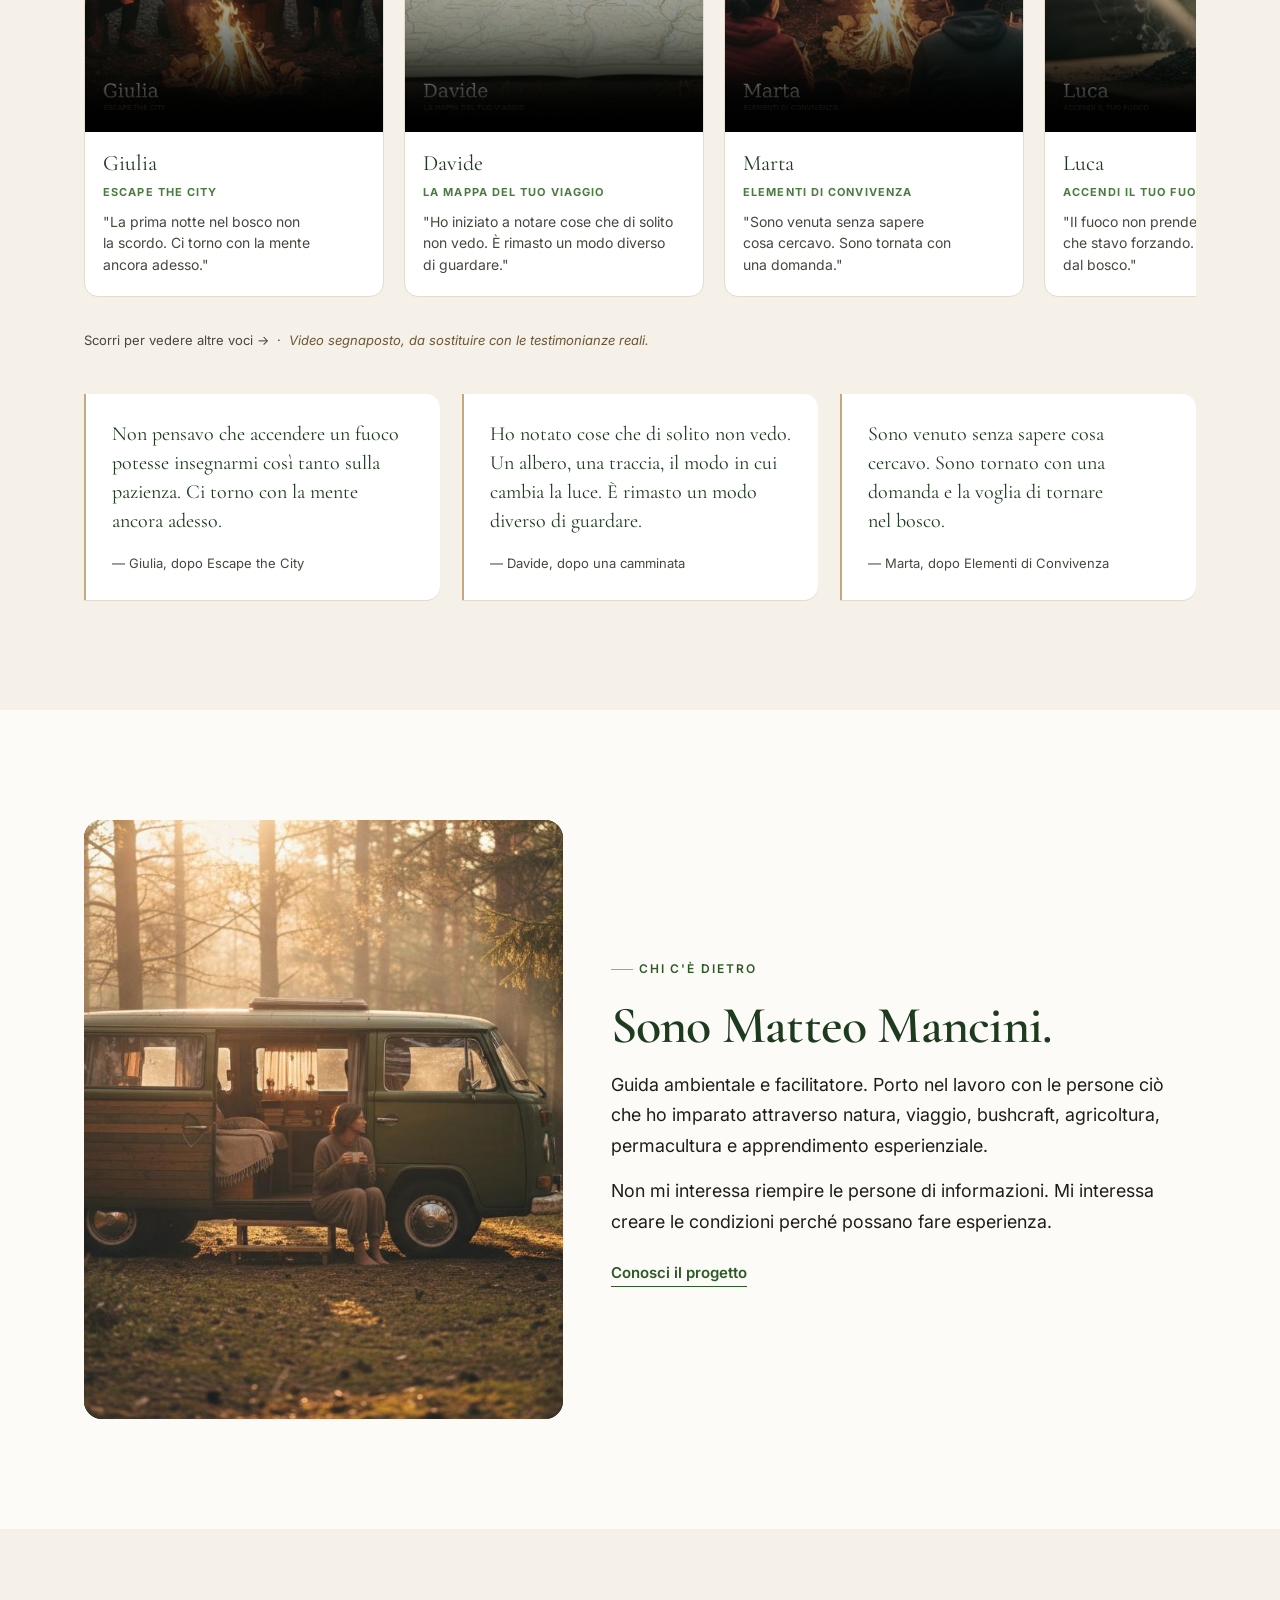
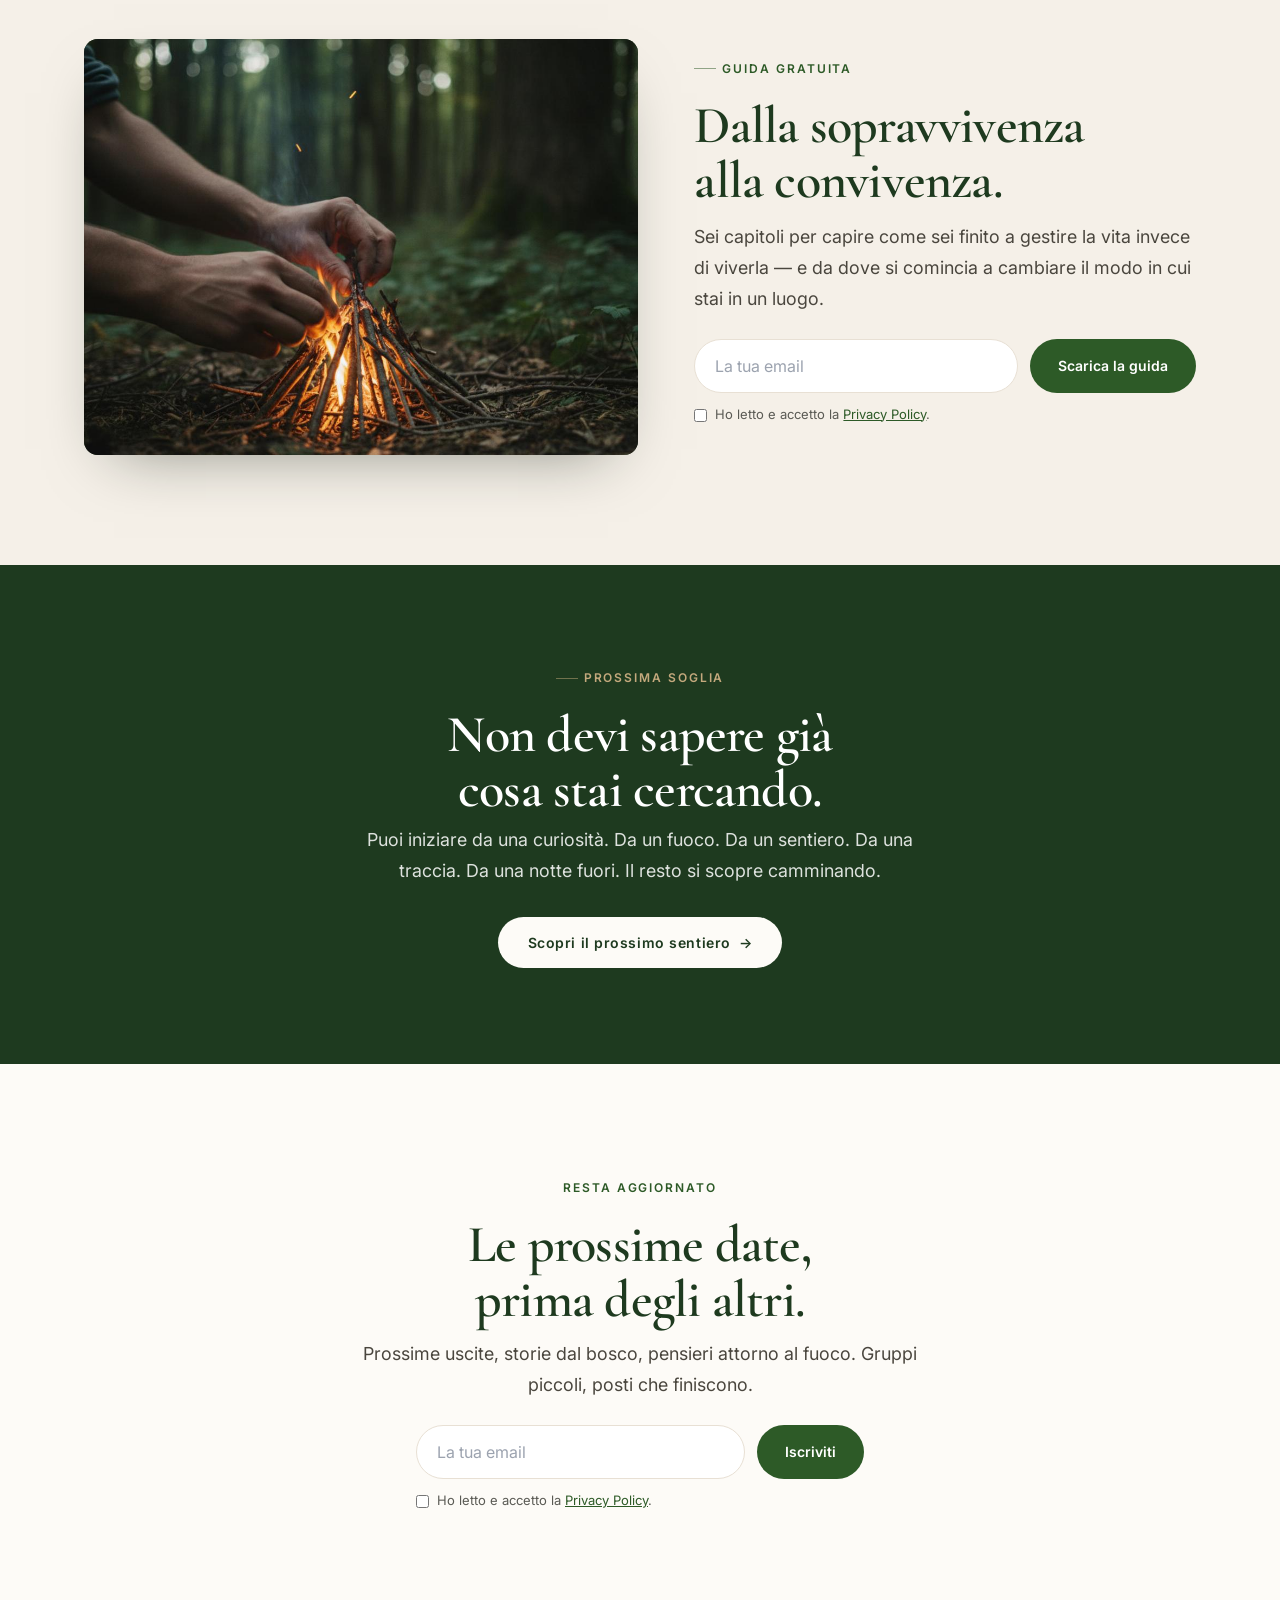
==== commit e4d8c21d: "Redesign fotografico-editoriale di Home ed Escape Look & feel più professionale, fotografico e meno " ====
--- a/index.html
+++ b/index.html
@@ -19,6 +19,30 @@
 <link href="styles.css" rel="stylesheet"/>
 </head>
 <body>
+<svg class="ais-ico-sprite" aria-hidden="true" focusable="false" xmlns="http://www.w3.org/2000/svg"><defs>
+<symbol id="i-fire" viewBox="0 0 24 24"><path d="M8.5 14.5A2.5 2.5 0 0 0 11 12c0-1.38-.5-2-1-3-1.07-2.14-.22-4.05 2-6 .5 2.5 2 4.9 4 6.5 2 1.6 3 3.5 3 5.5a7 7 0 1 1-14 0c0-1.15.43-2.29 1-3a2.5 2.5 0 0 0 2.5 2.5z"/></symbol>
+<symbol id="i-compass" viewBox="0 0 24 24"><circle cx="12" cy="12" r="10"/><polygon points="16.24 7.76 14.12 14.12 7.76 16.24 9.88 9.88 16.24 7.76"/></symbol>
+<symbol id="i-footprints" viewBox="0 0 24 24"><path d="M4 16v-2.38C4 11.5 2.97 10.5 3 8c.03-2.72 1.49-6 4.5-6C9.37 2 10 3.8 10 5.5c0 3.11-2 5.66-2 8.68V16a2 2 0 1 1-4 0Z"/><path d="M20 20v-2.38c0-2.12 1.03-3.12 1-5.62-.03-2.72-1.49-6-4.5-6C14.63 6 14 7.8 14 9.5c0 3.11 2 5.66 2 8.68V20a2 2 0 1 0 4 0Z"/></symbol>
+<symbol id="i-route" viewBox="0 0 24 24"><circle cx="6" cy="19" r="3"/><path d="M9 19h8.5a3.5 3.5 0 0 0 0-7h-11a3.5 3.5 0 0 1 0-7H15"/><circle cx="18" cy="5" r="3"/></symbol>
+<symbol id="i-hammer" viewBox="0 0 24 24"><path d="m15 12-8.5 8.5a2.12 2.12 0 1 1-3-3L12 9"/><path d="M17.64 15 22 10.64"/><path d="m20.9 11.7-1.25-1.25c-.6-.6-.93-1.4-.93-2.25v-.86L16 4.6a5.56 5.56 0 0 0-3.94-1.64H9l.92.82A6.18 6.18 0 0 1 12 8.4v1.56l2 2h.86c.85 0 1.65.34 2.25.93l1.25 1.25"/></symbol>
+<symbol id="i-wind" viewBox="0 0 24 24"><path d="M12.8 19.6A2 2 0 1 0 14 16H2"/><path d="M17.5 8a2.5 2.5 0 1 1 2 4H2"/><path d="M9.8 4.4A2 2 0 1 1 11 8H2"/></symbol>
+<symbol id="i-sparkles" viewBox="0 0 24 24"><path d="m12 3-1.9 5.8a2 2 0 0 1-1.3 1.3L3 12l5.8 1.9a2 2 0 0 1 1.3 1.3L12 21l1.9-5.8a2 2 0 0 1 1.3-1.3L21 12l-5.8-1.9a2 2 0 0 1-1.3-1.3Z"/></symbol>
+<symbol id="i-eye" viewBox="0 0 24 24"><path d="M2 12s3-7 10-7 10 7 10 7-3 7-10 7-10-7-10-7Z"/><circle cx="12" cy="12" r="3"/></symbol>
+<symbol id="i-idea" viewBox="0 0 24 24"><path d="M15 14c.2-1 .7-1.7 1.5-2.5 1-.9 1.5-2.2 1.5-3.5A6 6 0 0 0 6 8c0 1 .2 2.2 1.5 3.5.7.7 1.3 1.5 1.5 2.5"/><path d="M9 18h6"/><path d="M10 22h4"/></symbol>
+<symbol id="i-heart" viewBox="0 0 24 24"><path d="M19 14c1.49-1.46 3-3.21 3-5.5A5.5 5.5 0 0 0 16.5 3c-1.76 0-3 .5-4.5 2-1.5-1.5-2.74-2-4.5-2A5.5 5.5 0 0 0 2 8.5c0 2.3 1.5 4.05 3 5.5l7 7Z"/></symbol>
+<symbol id="i-hand" viewBox="0 0 24 24"><path d="M18 11V6a2 2 0 0 0-4 0"/><path d="M14 10V4a2 2 0 0 0-4 0v2"/><path d="M10 10.5V6a2 2 0 0 0-4 0v8"/><path d="M18 8a2 2 0 1 1 4 0v6a8 8 0 0 1-8 8h-2c-2.8 0-4.5-.86-5.99-2.34l-3.6-3.6a2 2 0 0 1 2.83-2.82L7 15"/></symbol>
+<symbol id="i-pin" viewBox="0 0 24 24"><path d="M20 10c0 6-8 12-8 12s-8-6-8-12a8 8 0 0 1 16 0Z"/><circle cx="12" cy="10" r="3"/></symbol>
+<symbol id="i-clock" viewBox="0 0 24 24"><circle cx="12" cy="12" r="10"/><polyline points="12 6 12 12 16 14"/></symbol>
+<symbol id="i-calendar" viewBox="0 0 24 24"><rect width="18" height="18" x="3" y="4" rx="2"/><path d="M3 10h18M8 2v4M16 2v4"/></symbol>
+<symbol id="i-users" viewBox="0 0 24 24"><path d="M16 21v-2a4 4 0 0 0-4-4H6a4 4 0 0 0-4 4v2"/><circle cx="9" cy="7" r="4"/><path d="M22 21v-2a4 4 0 0 0-3-3.87"/><path d="M16 3.13a4 4 0 0 1 0 7.75"/></symbol>
+<symbol id="i-arrow" viewBox="0 0 24 24"><path d="M5 12h14M13 6l6 6-6 6"/></symbol>
+<symbol id="i-chevron" viewBox="0 0 24 24"><path d="m6 9 6 6 6-6"/></symbol>
+<symbol id="i-utensils" viewBox="0 0 24 24"><path d="M3 2v7a2 2 0 0 0 4 0V2M5 2v20"/><path d="M21 15V2a5 5 0 0 0-3 5v6a2 2 0 0 0 2 2h1Zm0 0v7"/></symbol>
+<symbol id="i-moon" viewBox="0 0 24 24"><path d="M12 3a6 6 0 0 0 9 9 9 9 0 1 1-9-9Z"/></symbol>
+<symbol id="i-leaf" viewBox="0 0 24 24"><path d="M11 20A7 7 0 0 1 9.8 6.1C15.5 5 17 4.48 19 2c1 2 2 4.18 2 8 0 5.5-4.78 10-10 10Z"/><path d="M2 21c0-3 1.85-5.36 5.08-6"/></symbol>
+<symbol id="i-message" viewBox="0 0 24 24"><path d="M7.9 20A9 9 0 1 0 4 16.1L2 22Z"/></symbol>
+<symbol id="i-tent" viewBox="0 0 24 24"><path d="M3.5 21 14 3M20.5 21 10 3M15.5 21 12 15l-3.5 6M2 21h20"/></symbol>
+</defs></svg>
 <div data-include="partials/header.html"></div>
 <main>
 
@@ -38,6 +62,7 @@
         <a class="ais-btn-dark ais-arrow" href="#esperienze">Scopri il prossimo sentiero</a>
         <a class="ais-btn-ghost" href="#metodo" style="color:#fff;border-color:rgba(255,255,255,.6)">Come funziona</a>
       </div>
+      <div class="ais-scrollcue" aria-hidden="true"><svg class="ais-ico"><use href="#i-chevron"></use></svg></div>
     </div>
   </section>
 
@@ -121,14 +146,14 @@
         <p class="ais-lead ais-muted" style="margin-top:14px">Il fuoco è un fuoco. Un sentiero è un sentiero. Ma quello che succede mentre li attraversi può essere molto più grande.</p>
       </div>
       <div class="ais-grid ais-grid--4">
-        <div class="ais-practice"><h3>Fuoco</h3><p>Provare. Sbagliare. Adattare. Prendersi cura.</p></div>
-        <div class="ais-practice"><h3>Orientamento</h3><p>Leggere il territorio invece di affidarsi soltanto agli strumenti.</p></div>
-        <div class="ais-practice"><h3>Tracce</h3><p>Osservare ciò che è successo senza averlo visto accadere.</p></div>
-        <div class="ais-practice"><h3>Cammino</h3><p>Muoversi. Fermarsi. Seguire una curiosità.</p></div>
-        <div class="ais-practice"><h3>Costruire</h3><p>Imparare facendo. Fare insieme. Trovare una soluzione.</p></div>
-        <div class="ais-practice"><h3>Silenzio</h3><p>Lasciare spazio a ciò che normalmente non ascolti.</p></div>
-        <div class="ais-practice"><h3>Gioco</h3><p>Tornare a esplorare senza dover essere bravi.</p></div>
-        <div class="ais-practice"><h3>Osservazione</h3><p>Scoprire quanto cambia un luogo quando cambia il tuo modo di guardarlo.</p></div>
+        <div class="ais-practice"><svg class="ais-ico ais-practice__ico"><use href="#i-fire"></use></svg><h3>Fuoco</h3><p>Provare. Sbagliare. Adattare. Prendersi cura.</p></div>
+        <div class="ais-practice"><svg class="ais-ico ais-practice__ico"><use href="#i-compass"></use></svg><h3>Orientamento</h3><p>Leggere il territorio invece di affidarsi soltanto agli strumenti.</p></div>
+        <div class="ais-practice"><svg class="ais-ico ais-practice__ico"><use href="#i-footprints"></use></svg><h3>Tracce</h3><p>Osservare ciò che è successo senza averlo visto accadere.</p></div>
+        <div class="ais-practice"><svg class="ais-ico ais-practice__ico"><use href="#i-route"></use></svg><h3>Cammino</h3><p>Muoversi. Fermarsi. Seguire una curiosità.</p></div>
+        <div class="ais-practice"><svg class="ais-ico ais-practice__ico"><use href="#i-hammer"></use></svg><h3>Costruire</h3><p>Imparare facendo. Fare insieme. Trovare una soluzione.</p></div>
+        <div class="ais-practice"><svg class="ais-ico ais-practice__ico"><use href="#i-wind"></use></svg><h3>Silenzio</h3><p>Lasciare spazio a ciò che normalmente non ascolti.</p></div>
+        <div class="ais-practice"><svg class="ais-ico ais-practice__ico"><use href="#i-sparkles"></use></svg><h3>Gioco</h3><p>Tornare a esplorare senza dover essere bravi.</p></div>
+        <div class="ais-practice"><svg class="ais-ico ais-practice__ico"><use href="#i-eye"></use></svg><h3>Osservazione</h3><p>Scoprire quanto cambia un luogo quando cambia il tuo modo di guardarlo.</p></div>
       </div>
     </div>
   </section>
@@ -159,9 +184,9 @@
         <h2 class="ais-display">Impariamo con tutto il corpo.</h2>
       </div>
       <div class="ais-triptych">
-        <div class="ais-triptych__c"><h3>Testa</h3><p>Capire. Osservare. Fare domande. Collegare.</p></div>
-        <div class="ais-triptych__c"><h3>Cuore</h3><p>Sentire. Lasciarsi sorprendere. Entrare in relazione. Attribuire significato.</p></div>
-        <div class="ais-triptych__c"><h3>Mani</h3><p>Fare. Costruire. Sperimentare. Provare.</p></div>
+        <div class="ais-triptych__c"><svg class="ais-ico ais-triptych__ico"><use href="#i-idea"></use></svg><h3>Testa</h3><p>Capire. Osservare. Fare domande. Collegare.</p></div>
+        <div class="ais-triptych__c"><svg class="ais-ico ais-triptych__ico"><use href="#i-heart"></use></svg><h3>Cuore</h3><p>Sentire. Lasciarsi sorprendere. Entrare in relazione. Attribuire significato.</p></div>
+        <div class="ais-triptych__c"><svg class="ais-ico ais-triptych__ico"><use href="#i-hand"></use></svg><h3>Mani</h3><p>Fare. Costruire. Sperimentare. Provare.</p></div>
       </div>
       <p class="ais-lead ais-center" style="margin:38px auto 0;max-width:640px;color:rgba(255,255,255,.82)">Non sono tre momenti separati. Sono tre modi di entrare nella stessa esperienza.</p>
     </div>
@@ -273,12 +298,12 @@
       <div class="ais-narrow"><span class="ais-eyebrow">Calendario</span><h2 class="ais-display">Le prossime uscite.</h2>
         <p class="ais-lead ais-muted" style="margin-top:12px">Tutte le esperienze in programma. Gruppi piccoli, posti che finiscono: scrivimi per assicurarti il posto.</p></div>
       <div class="ais-cal">
-        <div class="ais-cal__row"><div class="ais-cal__date"><b>MAR</b><span>weekend</span></div><div><h3 class="ais-cal__t">Escape the City</h3><p class="ais-cal__meta">Appennino · 2 giorni</p></div><a class="ais-textlink ais-cal__cta" href="escape-the-city.html">Scopri →</a></div>
-        <div class="ais-cal__row"><div class="ais-cal__date"><b>APR</b><span>mezza giornata</span></div><div><h3 class="ais-cal__t">Accendi il tuo Fuoco</h3><p class="ais-cal__meta">Toscana · 3 ore</p></div><a class="ais-textlink ais-cal__cta" href="accendi-il-tuo-fuoco.html">Scopri →</a></div>
-        <div class="ais-cal__row"><div class="ais-cal__date"><b>APR</b><span>mezza giornata</span></div><div><h3 class="ais-cal__t">La Mappa del tuo Viaggio</h3><p class="ais-cal__meta">Natura circostante · 3 ore</p></div><a class="ais-textlink ais-cal__cta" href="la-mappa-del-tuo-viaggio.html">Scopri →</a></div>
-        <div class="ais-cal__row"><div class="ais-cal__date"><b>MAG</b><span>weekend</span></div><div><h3 class="ais-cal__t">Elementi di Convivenza</h3><p class="ais-cal__meta">Appennino · 1–3 giorni</p></div><a class="ais-textlink ais-cal__cta" href="elementi-di-convivenza.html">Scopri →</a></div>
-        <div class="ais-cal__row"><div class="ais-cal__date"><b>GIU</b><span>24 ore</span></div><div><h3 class="ais-cal__t">Via degli Dei</h3><p class="ais-cal__meta">Appennino · bivacco</p></div><a class="ais-textlink ais-cal__cta" href="via-degli-dei.html">Scopri →</a></div>
-        <div class="ais-cal__row"><div class="ais-cal__date"><b>SET</b><span>4 giorni</span></div><div><h3 class="ais-cal__t">Il Cammino</h3><p class="ais-cal__meta">Italia · zaino in spalla</p></div><a class="ais-textlink ais-cal__cta" href="cammino.html">Scopri →</a></div>
+        <div class="ais-cal__row"><div class="ais-cal__date"><b>MAR</b><span>weekend</span></div><div><h3 class="ais-cal__t">Escape the City</h3><p class="ais-cal__meta"><svg class="ais-ico"><use href="#i-pin"></use></svg>Appennino · 2 giorni</p></div><a class="ais-textlink ais-cal__cta" href="escape-the-city.html">Scopri →</a></div>
+        <div class="ais-cal__row"><div class="ais-cal__date"><b>APR</b><span>mezza giornata</span></div><div><h3 class="ais-cal__t">Accendi il tuo Fuoco</h3><p class="ais-cal__meta"><svg class="ais-ico"><use href="#i-pin"></use></svg>Toscana · 3 ore</p></div><a class="ais-textlink ais-cal__cta" href="accendi-il-tuo-fuoco.html">Scopri →</a></div>
+        <div class="ais-cal__row"><div class="ais-cal__date"><b>APR</b><span>mezza giornata</span></div><div><h3 class="ais-cal__t">La Mappa del tuo Viaggio</h3><p class="ais-cal__meta"><svg class="ais-ico"><use href="#i-pin"></use></svg>Natura circostante · 3 ore</p></div><a class="ais-textlink ais-cal__cta" href="la-mappa-del-tuo-viaggio.html">Scopri →</a></div>
+        <div class="ais-cal__row"><div class="ais-cal__date"><b>MAG</b><span>weekend</span></div><div><h3 class="ais-cal__t">Elementi di Convivenza</h3><p class="ais-cal__meta"><svg class="ais-ico"><use href="#i-pin"></use></svg>Appennino · 1–3 giorni</p></div><a class="ais-textlink ais-cal__cta" href="elementi-di-convivenza.html">Scopri →</a></div>
+        <div class="ais-cal__row"><div class="ais-cal__date"><b>GIU</b><span>24 ore</span></div><div><h3 class="ais-cal__t">Via degli Dei</h3><p class="ais-cal__meta"><svg class="ais-ico"><use href="#i-pin"></use></svg>Appennino · bivacco</p></div><a class="ais-textlink ais-cal__cta" href="via-degli-dei.html">Scopri →</a></div>
+        <div class="ais-cal__row"><div class="ais-cal__date"><b>SET</b><span>4 giorni</span></div><div><h3 class="ais-cal__t">Il Cammino</h3><p class="ais-cal__meta"><svg class="ais-ico"><use href="#i-pin"></use></svg>Italia · zaino in spalla</p></div><a class="ais-textlink ais-cal__cta" href="cammino.html">Scopri →</a></div>
       </div>
       <p class="ais-cal__note">Date indicative, da confermare. Iscriviti qui sotto per ricevere il calendario aggiornato.</p>
     </div>
--- a/styles.css
+++ b/styles.css
@@ -348,3 +348,150 @@
 }
 
 .ais-sec--cream .ais-quote{background:#fff;}
+
+/* =========================================================================
+   ABITARE IL SENTIERO — v2 "fotografico-editoriale" (2026)
+   Override + nuovi componenti. Priorità a foto, contrasto AA, dettaglio.
+   ========================================================================= */
+:root{ --ais-ink:rgb(31 29 25); --ais-ink-2:#4a463e; --ais-line:rgb(226 219 206); }
+
+/* ---- tipografia editoriale ---- */
+body{color:var(--ais-ink);}
+.ais-lead{font-size:clamp(17px,1.4vw,19px);line-height:1.72;color:var(--ais-ink);}
+.ais-display{letter-spacing:-.015em;line-height:1.06;}
+.ais-muted{color:var(--ais-ink-2);}
+.ais-sec--forest .ais-muted,.ais-full .ais-muted,.ais-band .ais-muted,.ais-hero .ais-muted,.ais-statement .ais-muted{color:rgba(255,255,255,.74);}
+.ais-narrow{max-width:64ch;}
+
+/* ---- eyebrow leggibile per contesto ---- */
+.ais-eyebrow{color:var(--ais-forest);font-weight:600;letter-spacing:.16em;display:inline-flex;align-items:center;gap:.5em;}
+.ais-eyebrow::before{content:"";width:22px;height:1px;background:currentColor;opacity:.5;display:inline-block;}
+.ais-sec--forest .ais-eyebrow,.ais-full .ais-eyebrow,.ais-band .ais-eyebrow,.ais-hero__eyebrow,.ais-statement .ais-eyebrow{color:var(--ais-earth);}
+
+/* ---- icone a linea ---- */
+.ais-ico{width:1em;height:1em;display:inline-block;vertical-align:-.14em;fill:none;stroke:currentColor;
+  stroke-width:1.6;stroke-linecap:round;stroke-linejoin:round;flex:0 0 auto;}
+.ais-ico-sprite{position:absolute;width:0;height:0;overflow:hidden;}
+
+/* ---- HERO: scrim più forte per AA sul testo ---- */
+.ais-hero__scrim{background:linear-gradient(180deg,rgba(18,30,18,.5) 0%,rgba(18,30,18,.32) 42%,rgba(18,30,18,.86) 100%);}
+.ais-hero__lead{color:rgba(255,255,255,.86);}
+.ais-hero__title{letter-spacing:-.025em;}
+.ais-scrollcue{margin-top:40px;color:rgba(255,255,255,.7);font-size:26px;line-height:1;animation:ais-bob 2.4s ease-in-out infinite;}
+@keyframes ais-bob{0%,100%{transform:translateY(0)}50%{transform:translateY(7px)}}
+
+/* ---- statement / full-bleed foto (scrim AA) ---- */
+.ais-full{padding:150px 0;}
+.ais-full__scrim{background:linear-gradient(90deg,rgba(12,20,12,.86) 0%,rgba(12,20,12,.62) 46%,rgba(12,20,12,.28) 100%);}
+.ais-full .ais-lead{color:rgba(255,255,255,.9);}
+.ais-full__bg img{filter:saturate(.92) brightness(.96);}
+
+/* ---- editorial split: foto grande + caption ---- */
+.ais-show{gap:56px;align-items:center;}
+.ais-show__media{border-radius:14px;box-shadow:0 24px 60px -30px rgba(20,30,18,.5);}
+.ais-figure{position:relative;}
+.ais-figure figcaption{margin-top:12px;font-family:Inter,system-ui,sans-serif;font-size:12.5px;
+  letter-spacing:.02em;color:var(--ais-ink-2);display:flex;align-items:center;gap:8px;}
+
+/* ---- pratiche: editoriale con icona, meno "boxed" ---- */
+.ais-grid{gap:2px 40px;}
+.ais-practice{background:transparent;border:0;border-top:1px solid var(--ais-line);border-radius:0;padding:26px 0;}
+.ais-sec--cream .ais-practice,.ais-sec--sand .ais-practice{background:transparent;}
+.ais-practice__ico{font-size:26px;color:var(--ais-forest);margin-bottom:14px;display:block;}
+.ais-practice h3{font-family:"Cormorant Garamond",Georgia,serif;font-size:23px;font-weight:600;letter-spacing:0;
+  text-transform:none;color:var(--ais-forest-deep);margin:0 0 8px;}
+.ais-practice p{color:var(--ais-ink-2);font-size:15px;}
+
+/* ---- Testa · Cuore · Mani con icone ---- */
+.ais-triptych__ico{font-size:34px;color:var(--ais-earth);margin-bottom:16px;display:inline-block;}
+.ais-triptych__c h3{color:#fff;}
+.ais-triptych__c p{color:rgba(255,255,255,.9);}
+
+/* ---- checks: marcatori a icona ---- */
+.ais-checks li{padding-left:34px;color:var(--ais-ink);}
+.ais-checks--yes li::before{content:"";width:20px;height:20px;border-radius:0;background:none;left:0;top:3px;
+  border:1.6px solid var(--ais-forest);-webkit-mask:none;}
+.ais-checks--yes li{position:relative;}
+.ais-checks--yes li::after{content:"";position:absolute;left:6px;top:8px;width:8px;height:4px;
+  border-left:1.6px solid var(--ais-forest);border-bottom:1.6px solid var(--ais-forest);transform:rotate(-45deg);}
+.ais-checks--no li::before{content:"";width:20px;height:20px;border-radius:0;background:none;left:0;top:3px;
+  border:1.6px solid var(--ais-earth-dark);}
+.ais-checks--no li::after{content:"";position:absolute;left:5px;top:12px;width:10px;height:1.6px;background:var(--ais-earth-dark);}
+
+/* ---- flow: hairline stepper ---- */
+.ais-flow__a{color:var(--ais-earth);opacity:.8;}
+.ais-flow__s{color:var(--ais-forest-deep);}
+
+/* ---- card esperienze: più fotografiche ---- */
+.ais-exp{border:1px solid var(--ais-line);border-radius:14px;box-shadow:0 1px 0 rgba(20,30,18,.02);transition:box-shadow .3s ease,transform .3s ease;}
+.ais-exp:hover{box-shadow:0 30px 60px -34px rgba(20,30,18,.55);transform:translateY(-3px);}
+.ais-exp__media{aspect-ratio:3/2;}
+.ais-exp__tag{color:var(--ais-moss);}
+.ais-exp__d{color:var(--ais-ink-2);}
+.ais-exp__cta{display:inline-flex;align-items:center;gap:.4em;}
+
+/* ---- calendario: icone + contrasto ---- */
+.ais-cal__row{border-color:var(--ais-line);}
+.ais-cal__row:hover{background:rgba(45,90,39,.03);}
+.ais-cal__date b{color:var(--ais-forest-deep);}
+.ais-cal__date span{color:var(--ais-moss);}
+.ais-cal__meta{color:var(--ais-ink-2);display:inline-flex;align-items:center;gap:8px;}
+.ais-cal__meta .ais-ico{font-size:15px;color:var(--ais-earth-dark);}
+.ais-cal__t{color:var(--ais-forest-deep);}
+
+/* ---- testimonianze: chrome sobrio ---- */
+.ais-vtest__card{border-color:var(--ais-line);border-radius:14px;}
+.ais-vtest__cap{color:var(--ais-ink-2);}
+.ais-vtest__hint{color:var(--ais-ink-2);}
+.ais-vtest__hint em{color:var(--ais-earth-dark);}
+.ais-quote{background:#fff;border-left:2px solid var(--ais-earth);box-shadow:0 1px 0 var(--ais-line);}
+.ais-quote p{color:var(--ais-forest-deep);}
+.ais-quote cite{color:var(--ais-ink-2);}
+
+/* ---- dati / faq ---- */
+.ais-data__row{border-color:var(--ais-line);}
+.ais-data__k{color:var(--ais-moss);display:inline-flex;align-items:center;gap:8px;}
+.ais-data__v{color:var(--ais-ink);}
+.ais-data__v .todo{color:var(--ais-earth-dark);}
+.ais-faq details{border-color:var(--ais-line);}
+.ais-faq summary{color:var(--ais-forest-deep);}
+.ais-faq p{color:var(--ais-ink-2);}
+
+/* ---- bottoni + focus accessibile ---- */
+.ais-btn-dark,.ais-btn-ghost,.ais-textlink{transition:all .25s ease;}
+.ais-btn-dark:focus-visible,.ais-btn-ghost:focus-visible,.ais-textlink:focus-visible,
+.nav-link:focus-visible,.nav-cta:focus-visible,.ais-exp__link:focus-visible,a:focus-visible,summary:focus-visible{
+  outline:2px solid var(--ais-earth);outline-offset:3px;border-radius:4px;}
+.ais-cta-row .ais-btn-dark:hover{transform:translateY(-2px);}
+
+/* ---- band chiusura ---- */
+.ais-band{background:var(--ais-forest-deep);}
+.ais-band .ais-lead{color:rgba(255,255,255,.85);}
+
+/* ---- micro-reveal (lento, reduced-motion-safe; applicato via JS) ---- */
+.ais-anim main > section{opacity:0;transform:translateY(18px);transition:opacity .8s ease,transform .8s cubic-bezier(.22,.61,.36,1);}
+.ais-anim main > section.ais-shown{opacity:1;transform:none;}
+@media (prefers-reduced-motion: reduce){
+  .ais-anim main > section{opacity:1 !important;transform:none !important;transition:none !important;}
+  .ais-scrollcue{animation:none;}
+}
+
+/* --- riga di icone (es. "cosa succede") --- */
+.ais-iconrow{display:flex;flex-wrap:wrap;gap:12px 26px;margin-top:24px;list-style:none;padding:0;}
+.ais-iconrow li{display:inline-flex;align-items:center;gap:9px;font-family:Inter,system-ui,sans-serif;
+  font-size:14px;font-weight:500;color:var(--ais-ink-2);}
+.ais-iconrow .ais-ico{font-size:18px;color:var(--ais-forest);}
+.ais-practice__ico,.ais-triptych__ico,.ais-eyebrow .ais-ico{pointer-events:none;}
+
+/* --- rifiniture header/eyebrow --- */
+.ais-center .ais-eyebrow::before,.ais-hero__eyebrow::before{display:none;}
+.ais-hero__eyebrow{letter-spacing:.2em;}
+.site-header.scrolled{box-shadow:0 1px 0 rgba(20,30,18,.08),0 10px 30px -20px rgba(20,30,18,.35);}
+.site-header .nav-link{letter-spacing:.02em;}
+.nav-dropdown-menu a{transition:background .18s ease,color .18s ease;}
+/* immagini editoriali: resa più fotografica */
+.ais-show__media img,.ais-show__media video,.ais-about__media img,.ais-exp__media img,.ais-exp__media video{filter:saturate(.96);}
+
+/* --- contrasto AA anche sulle piccole etichette/note --- */
+.ais-cal__date span{color:var(--ais-forest);}
+.ais-cal__note,.ais-data__v .todo,.ais-vtest__hint em,.ais-figure figcaption{color:#6b5636;}
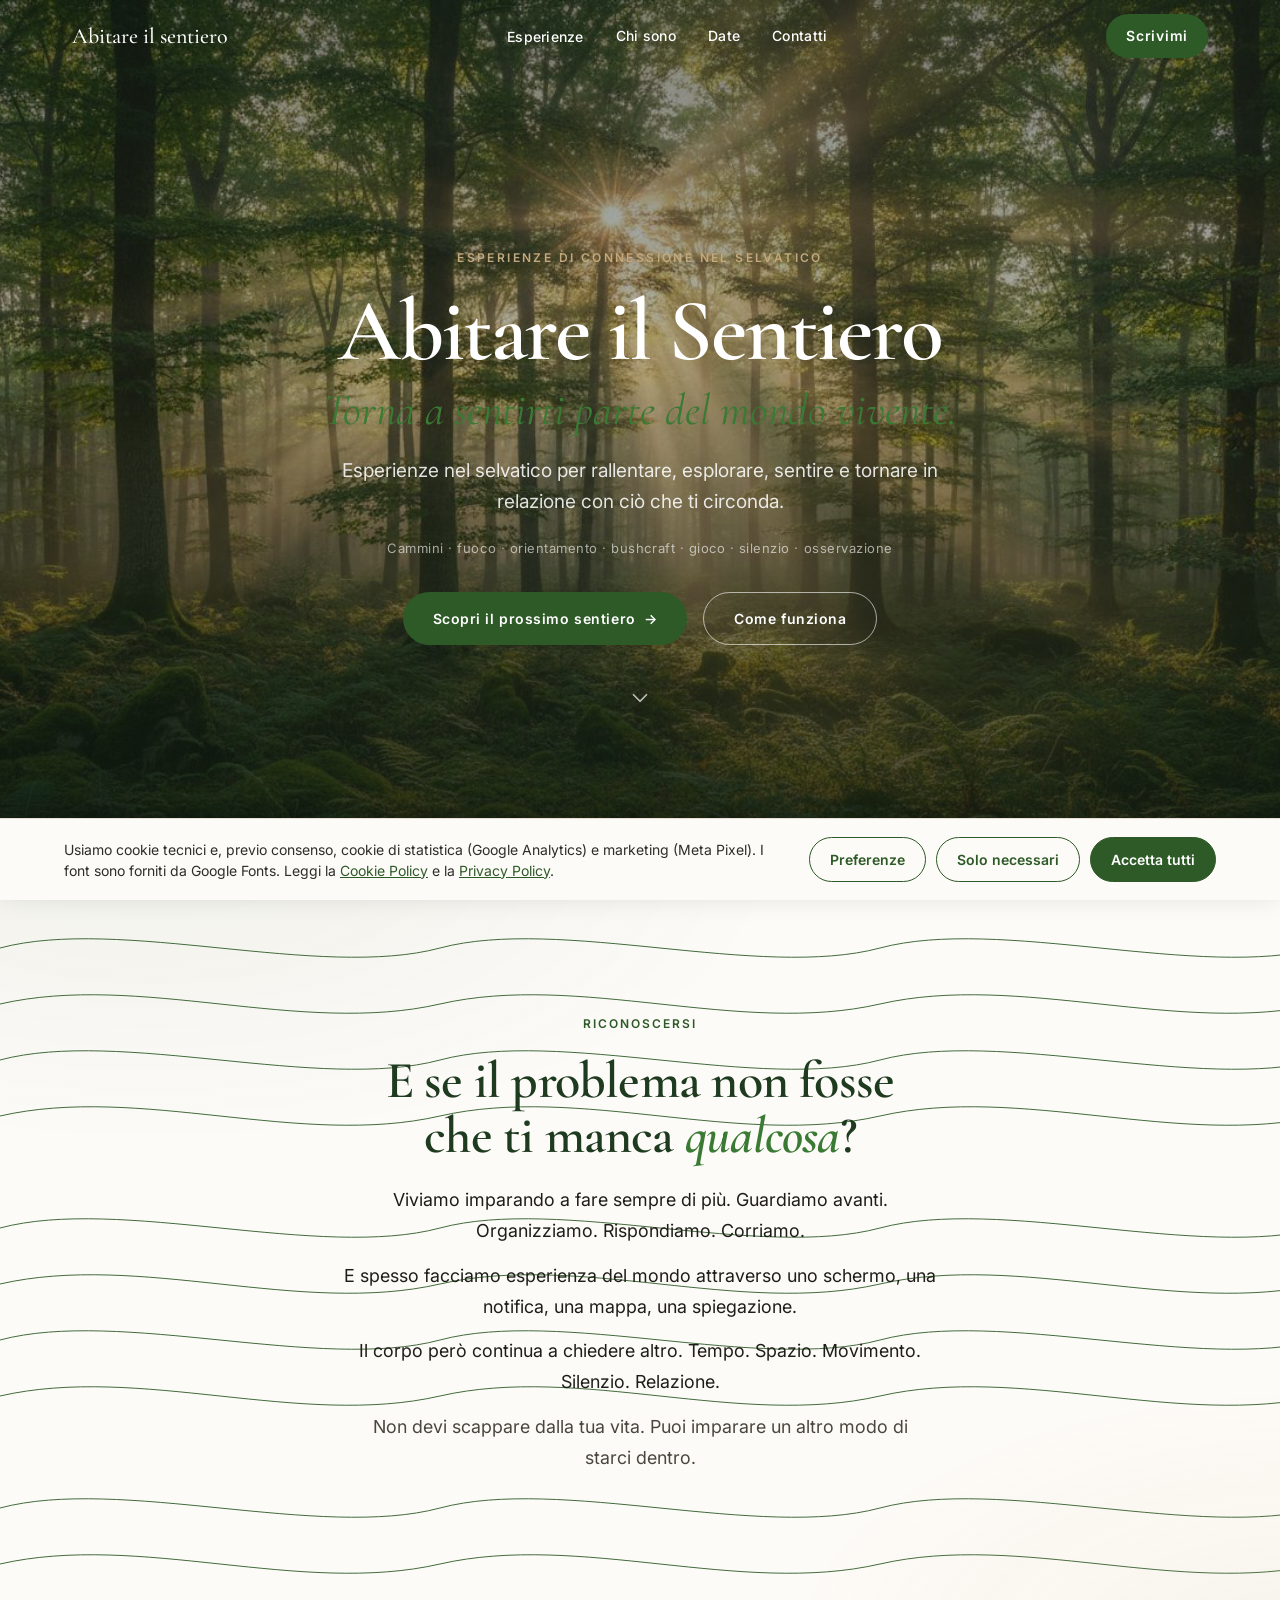
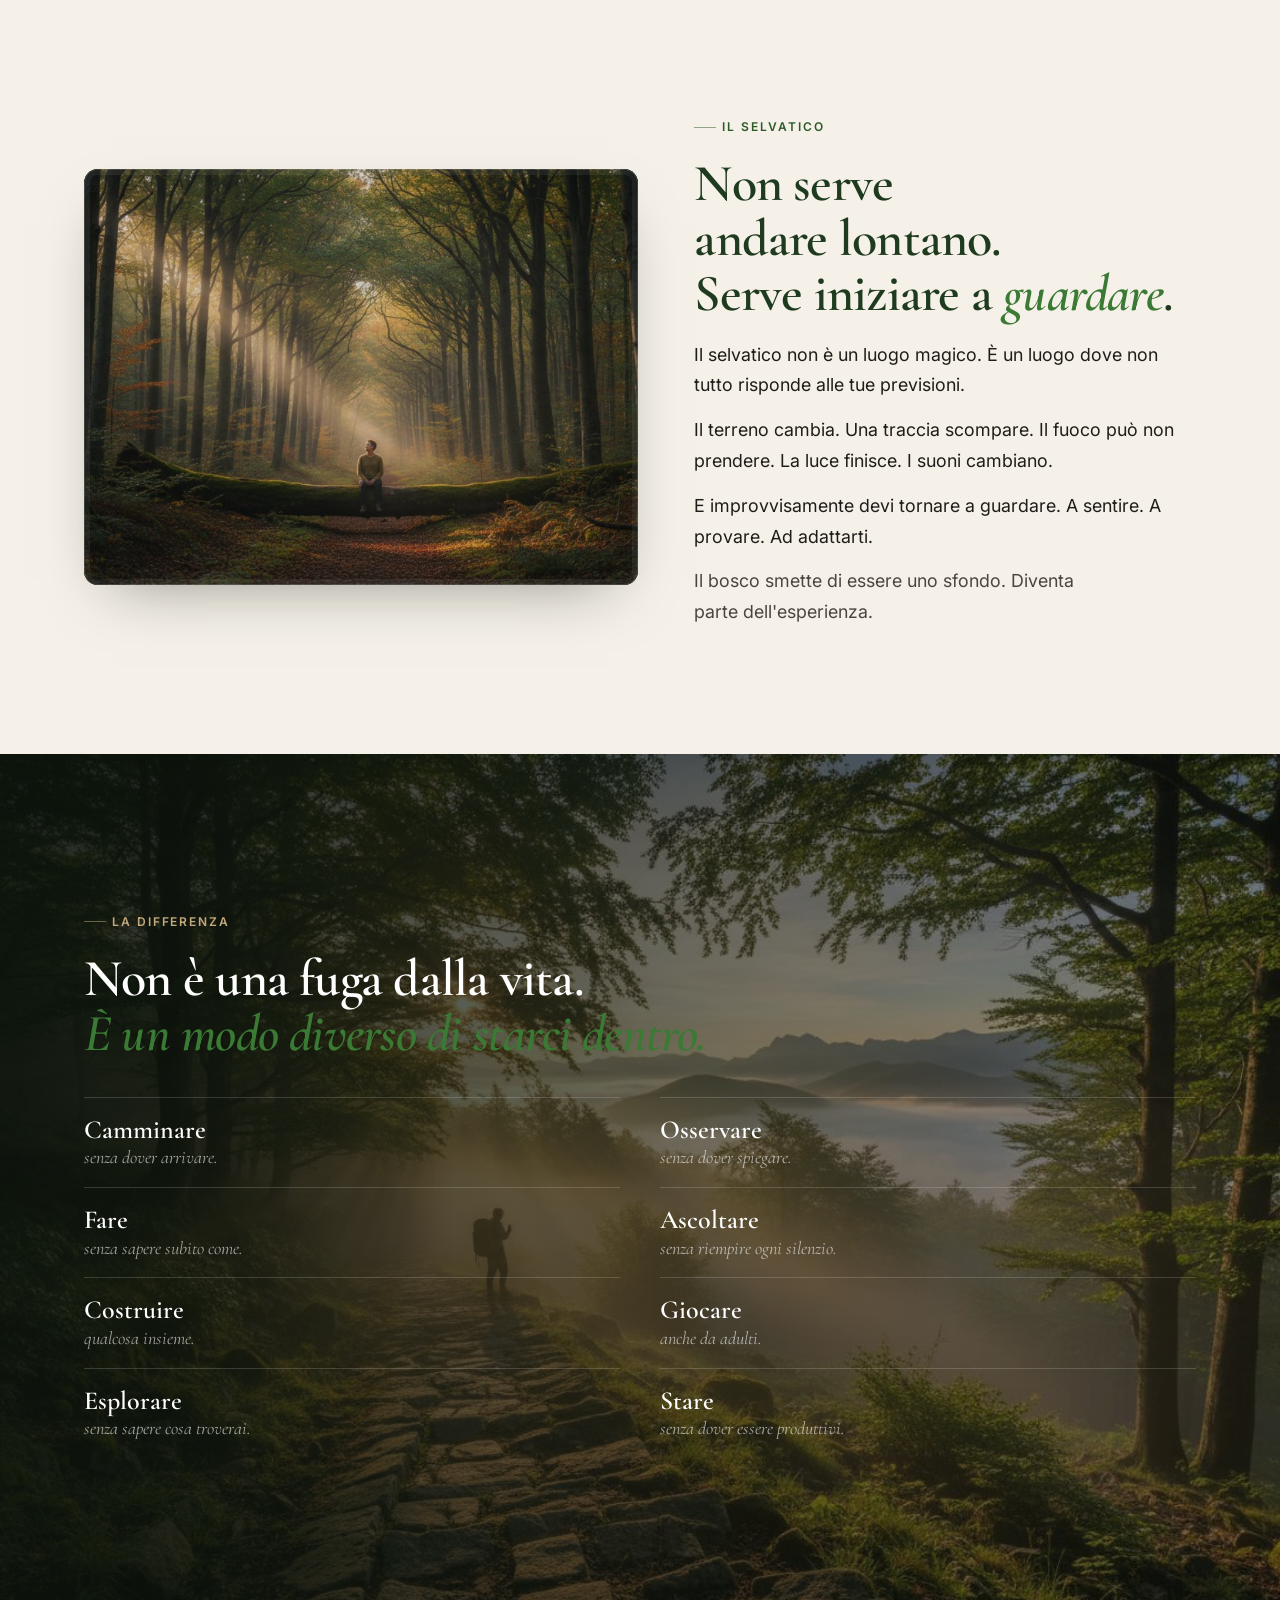
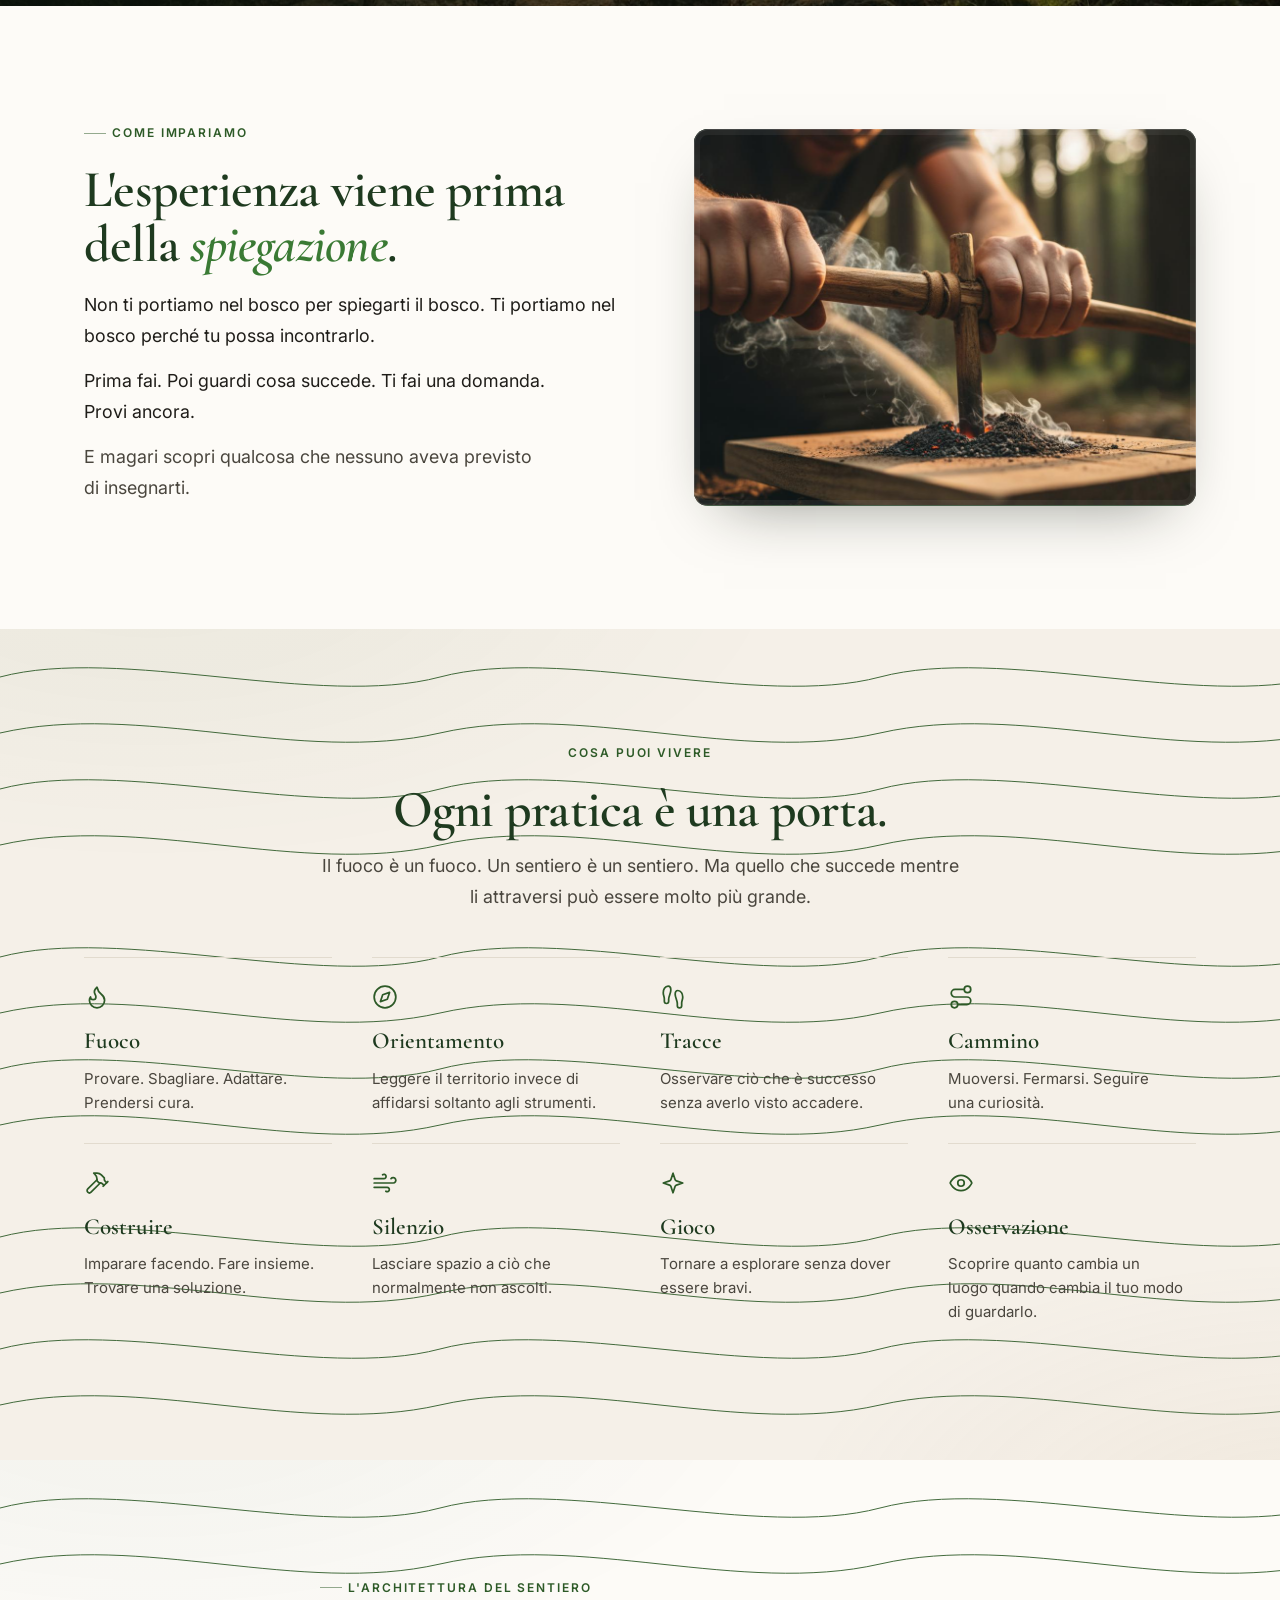
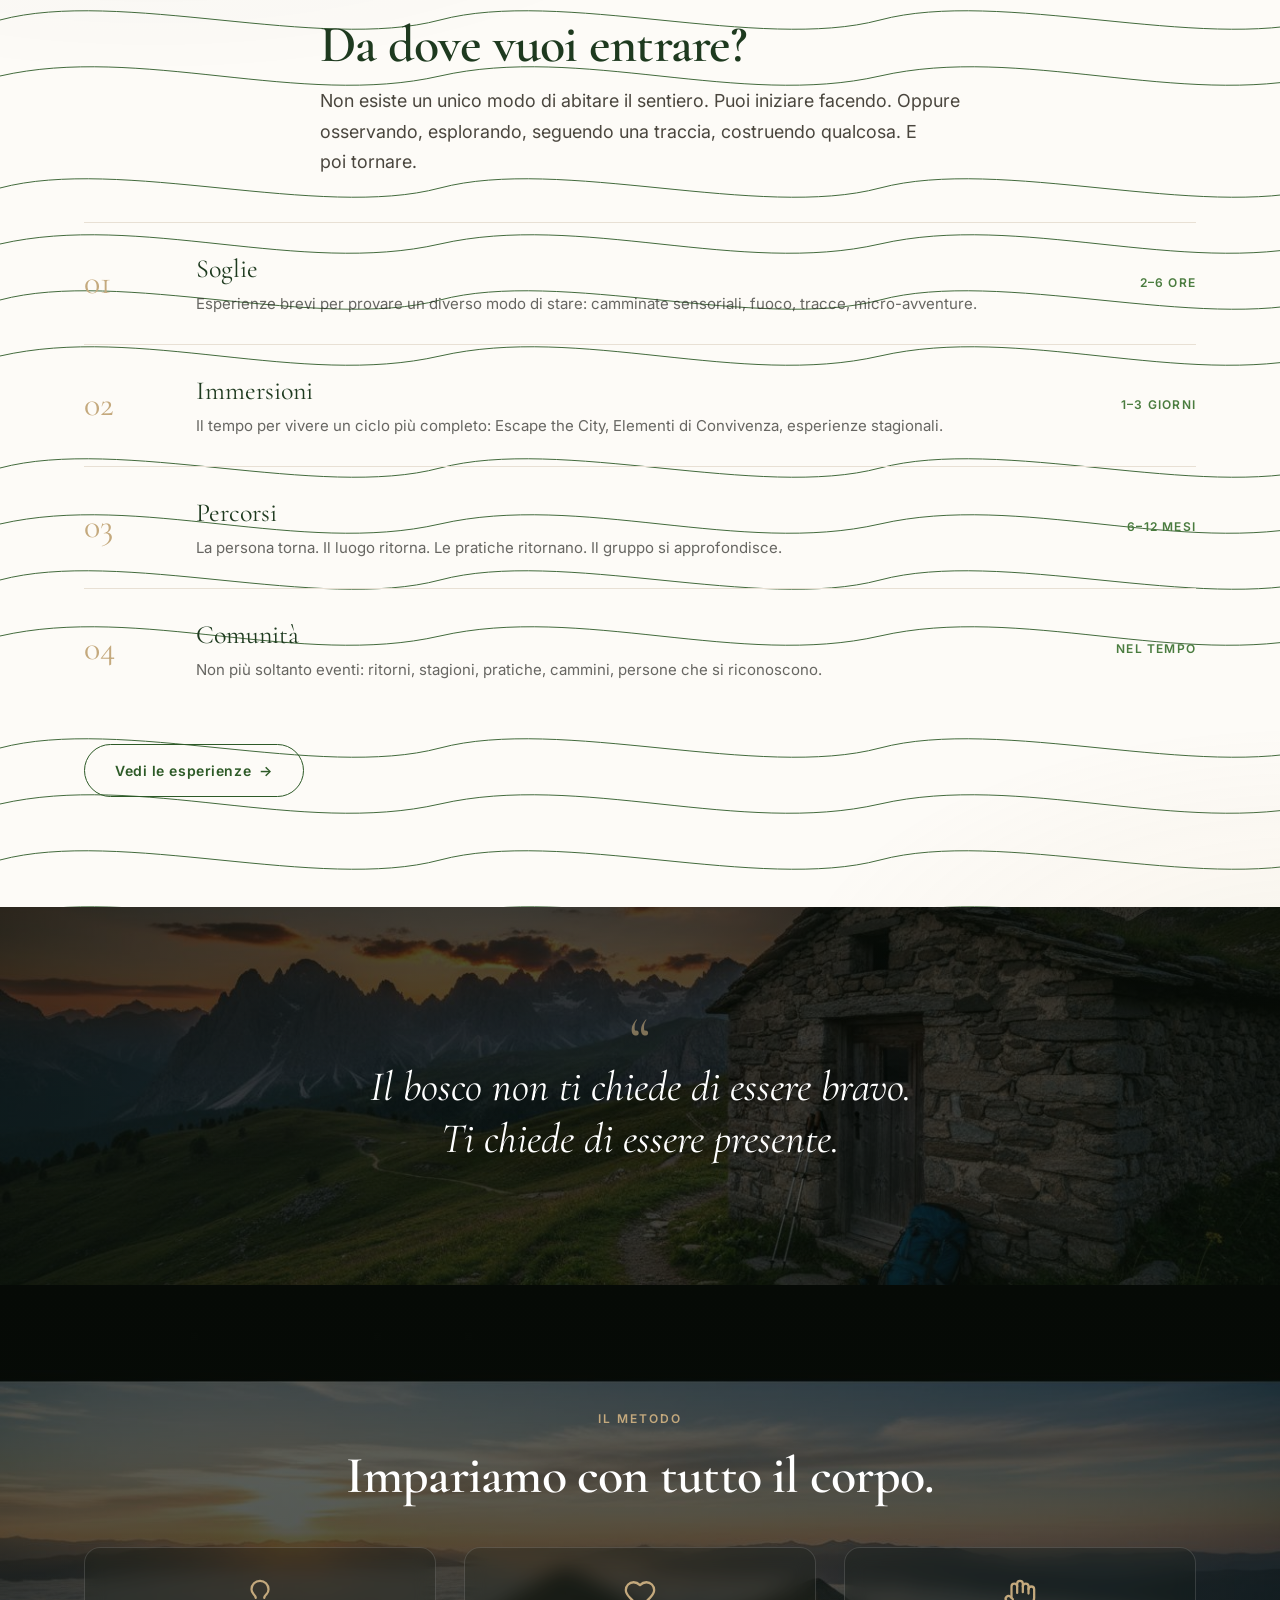
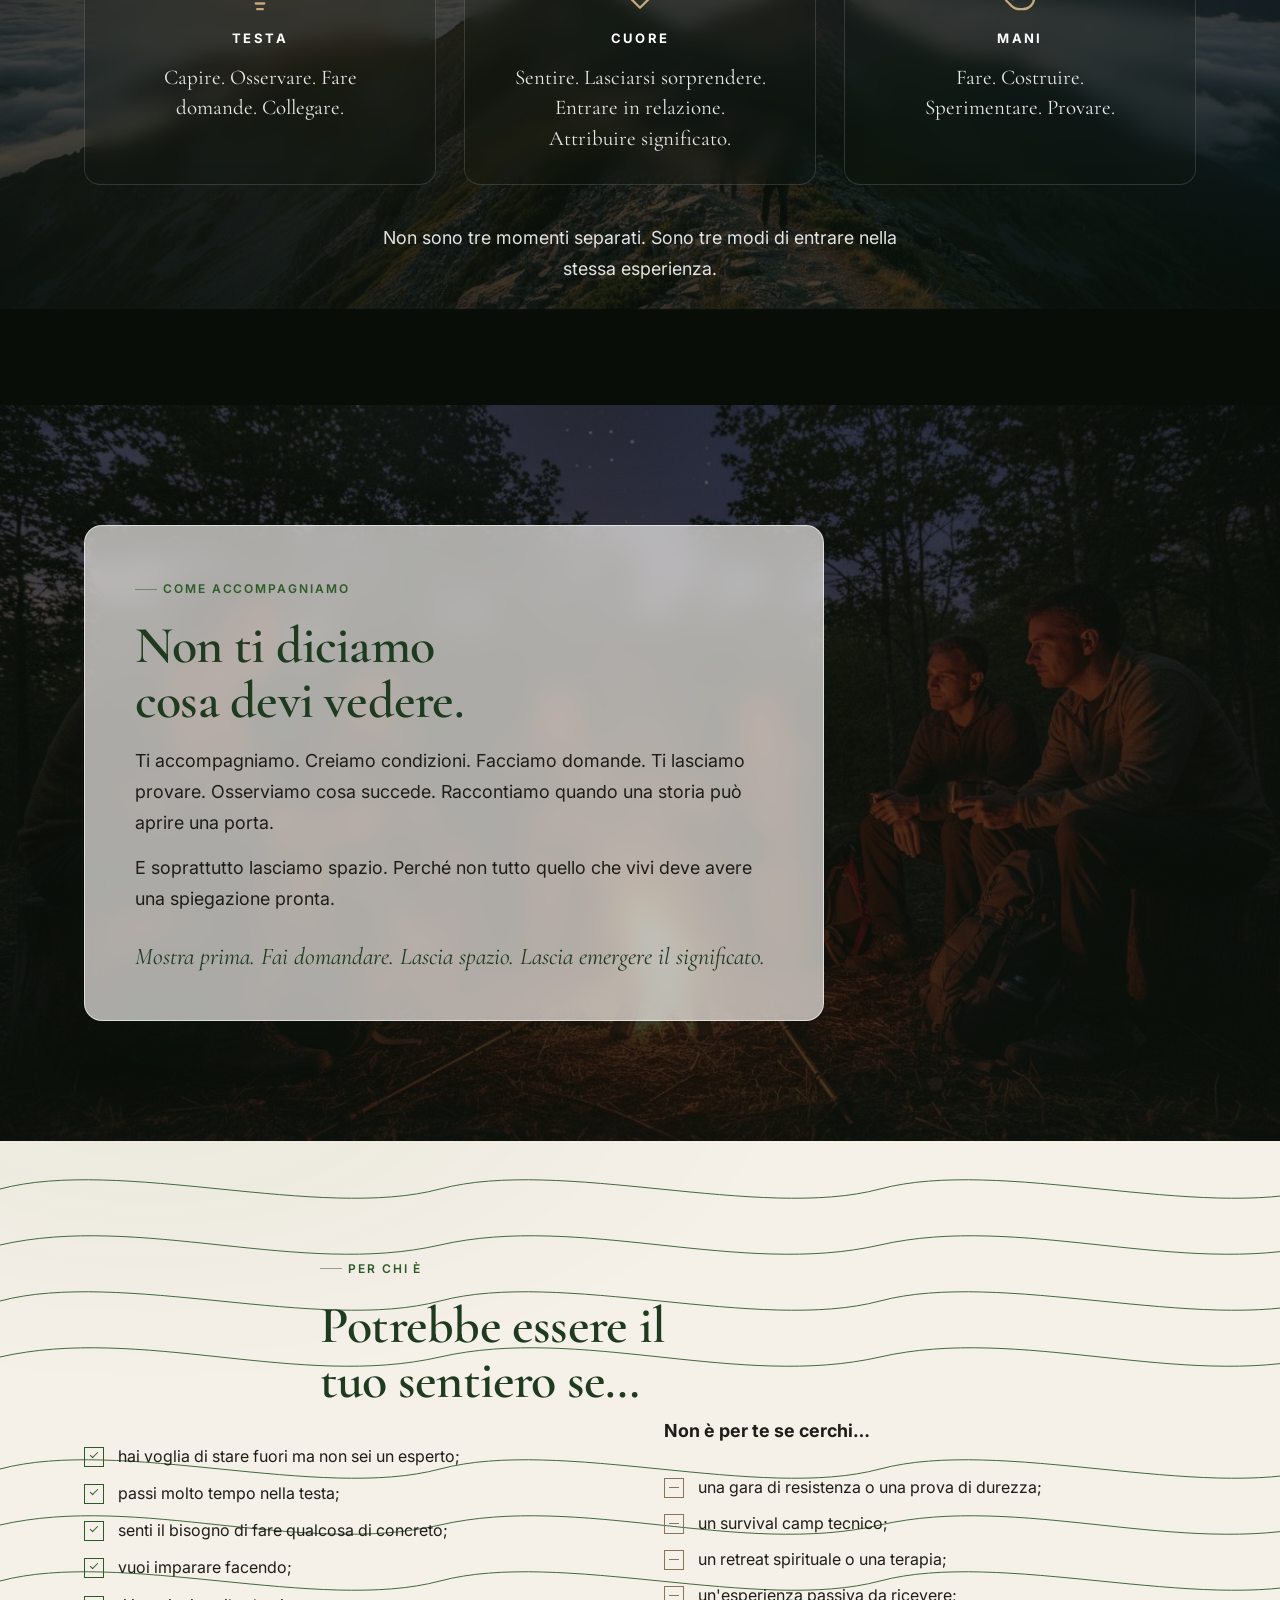
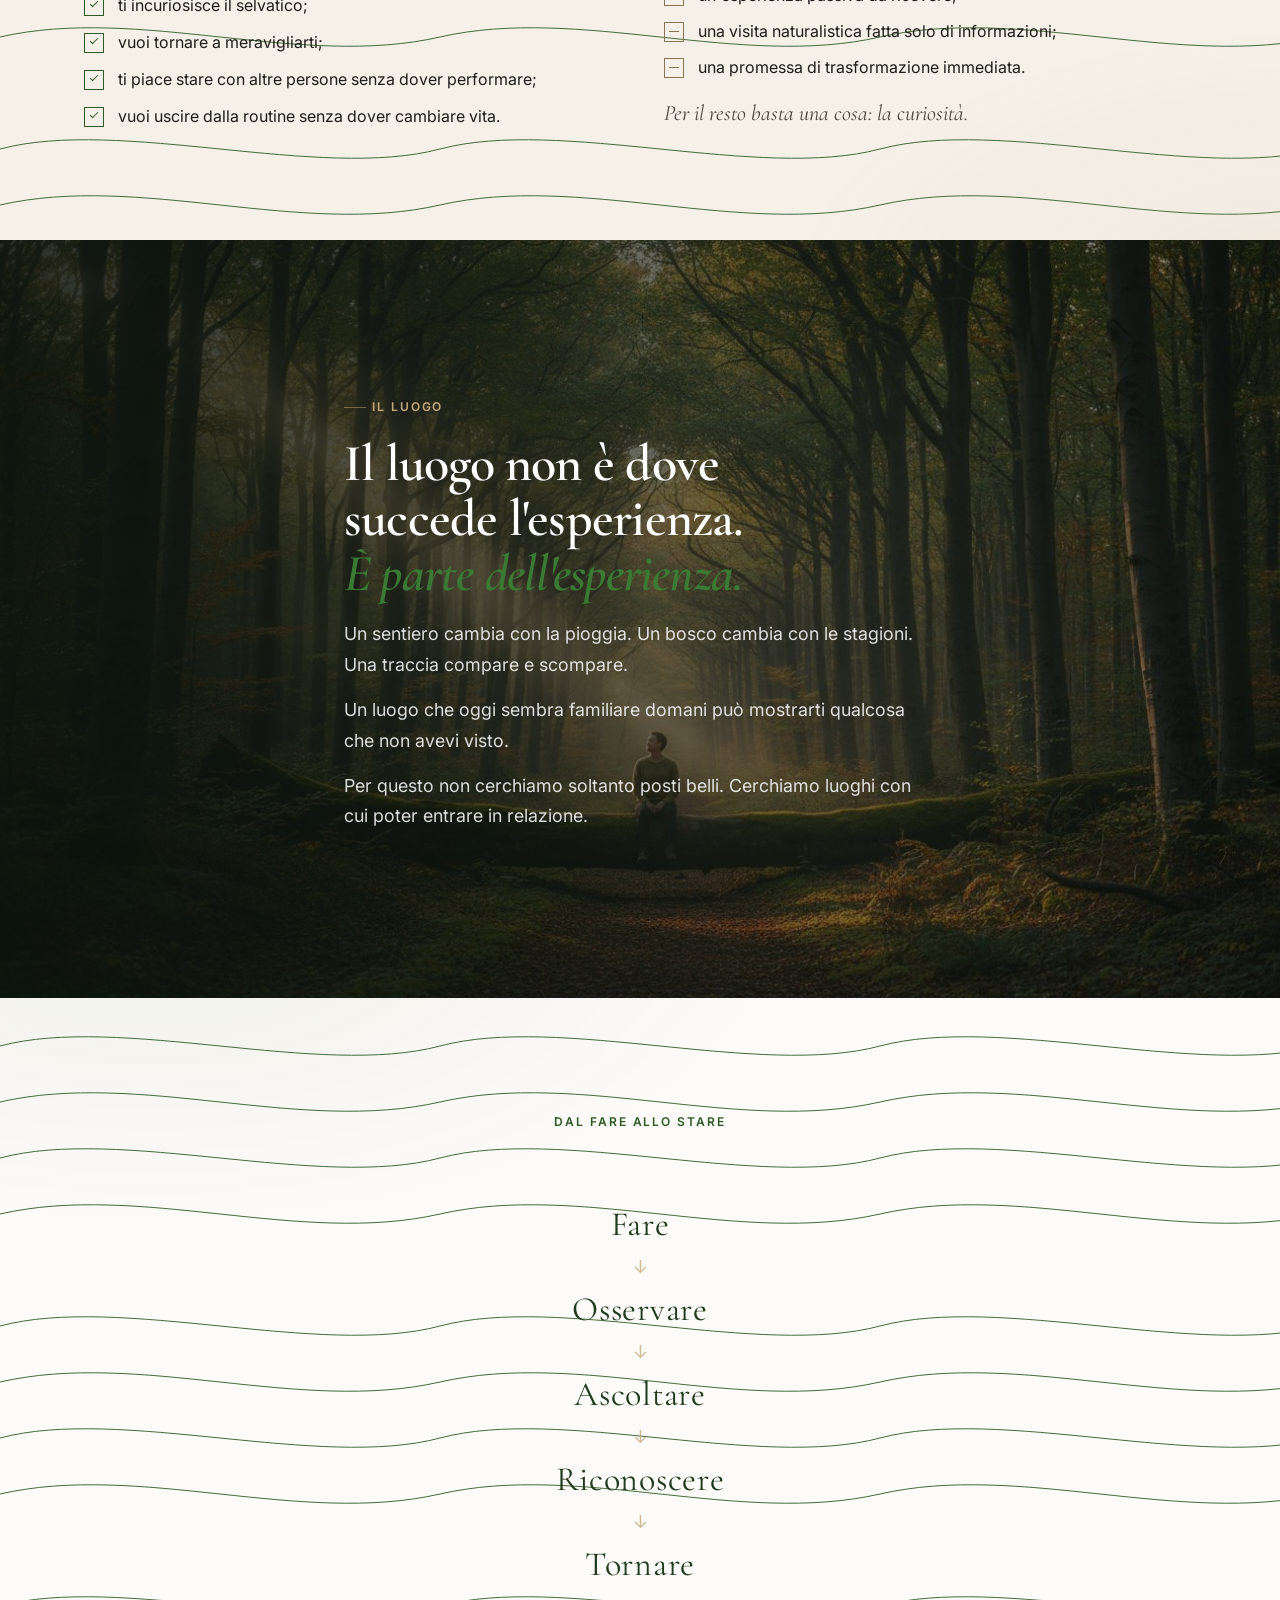
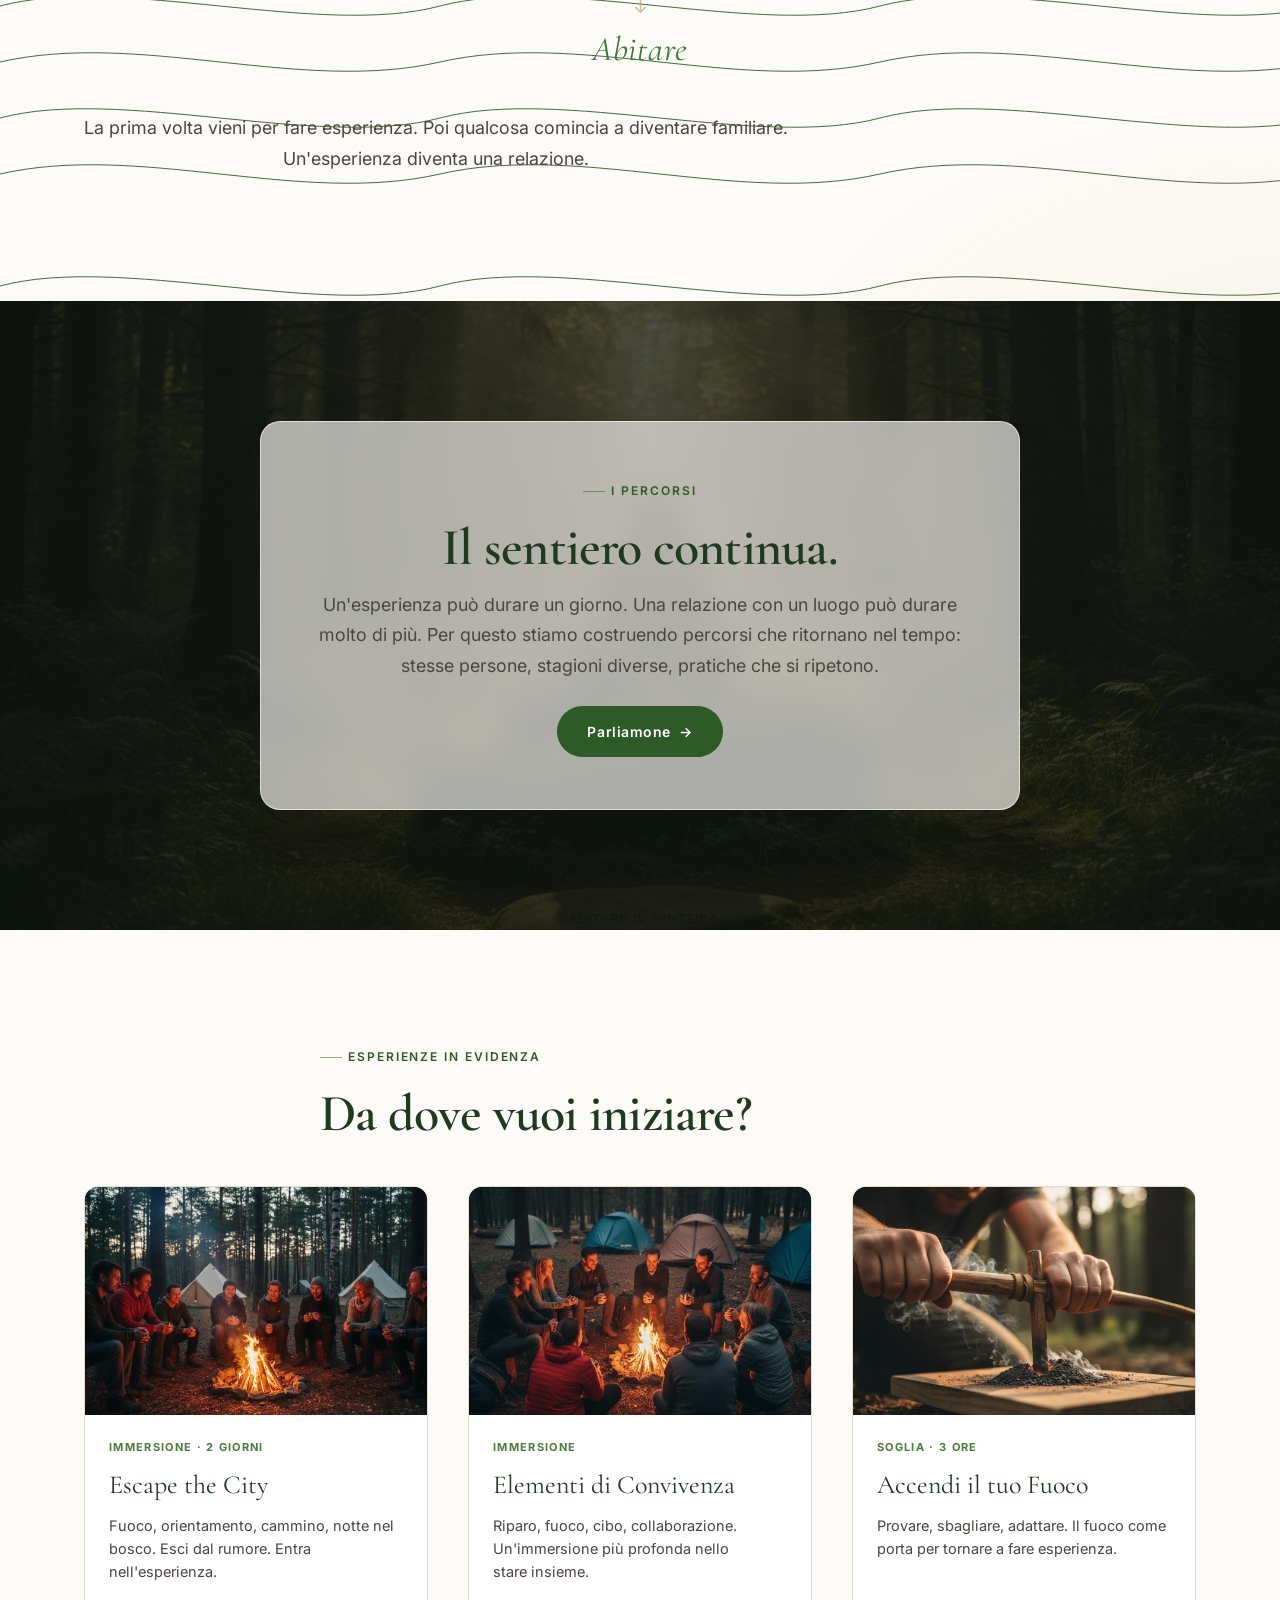
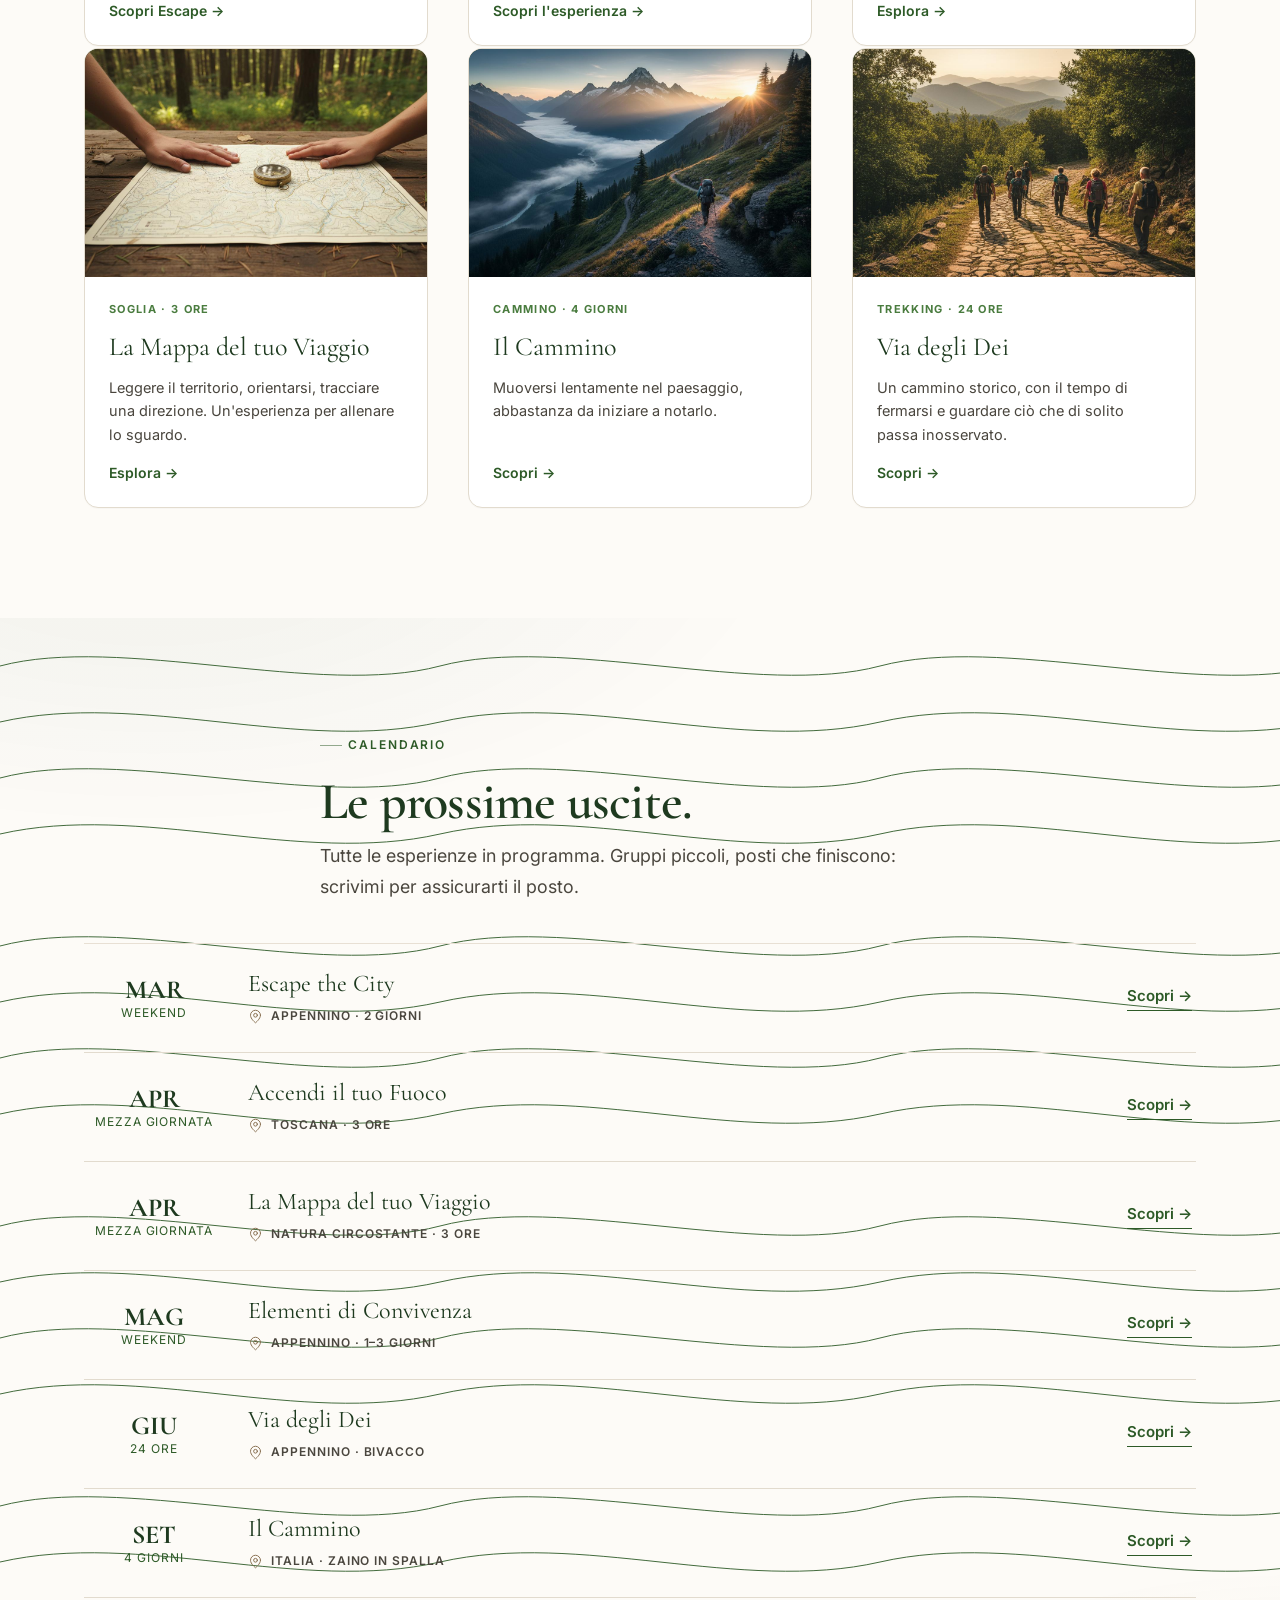
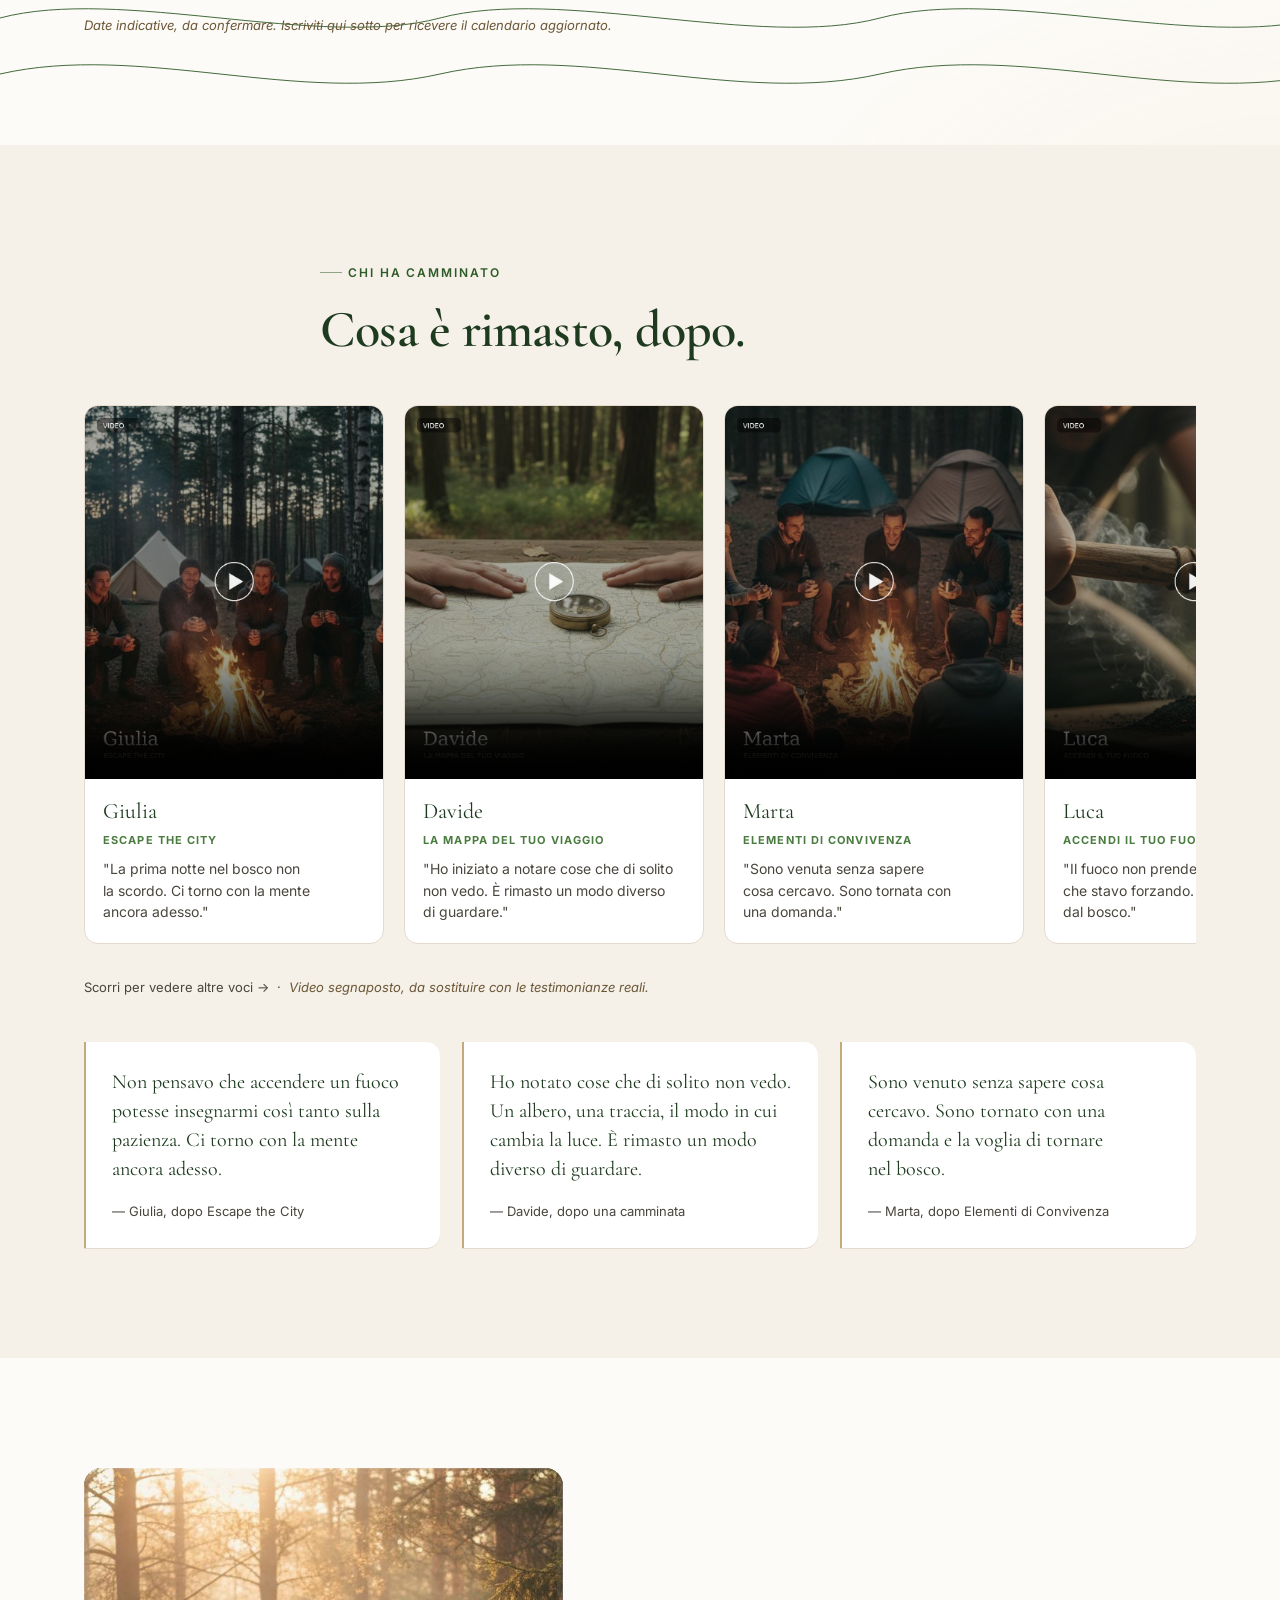
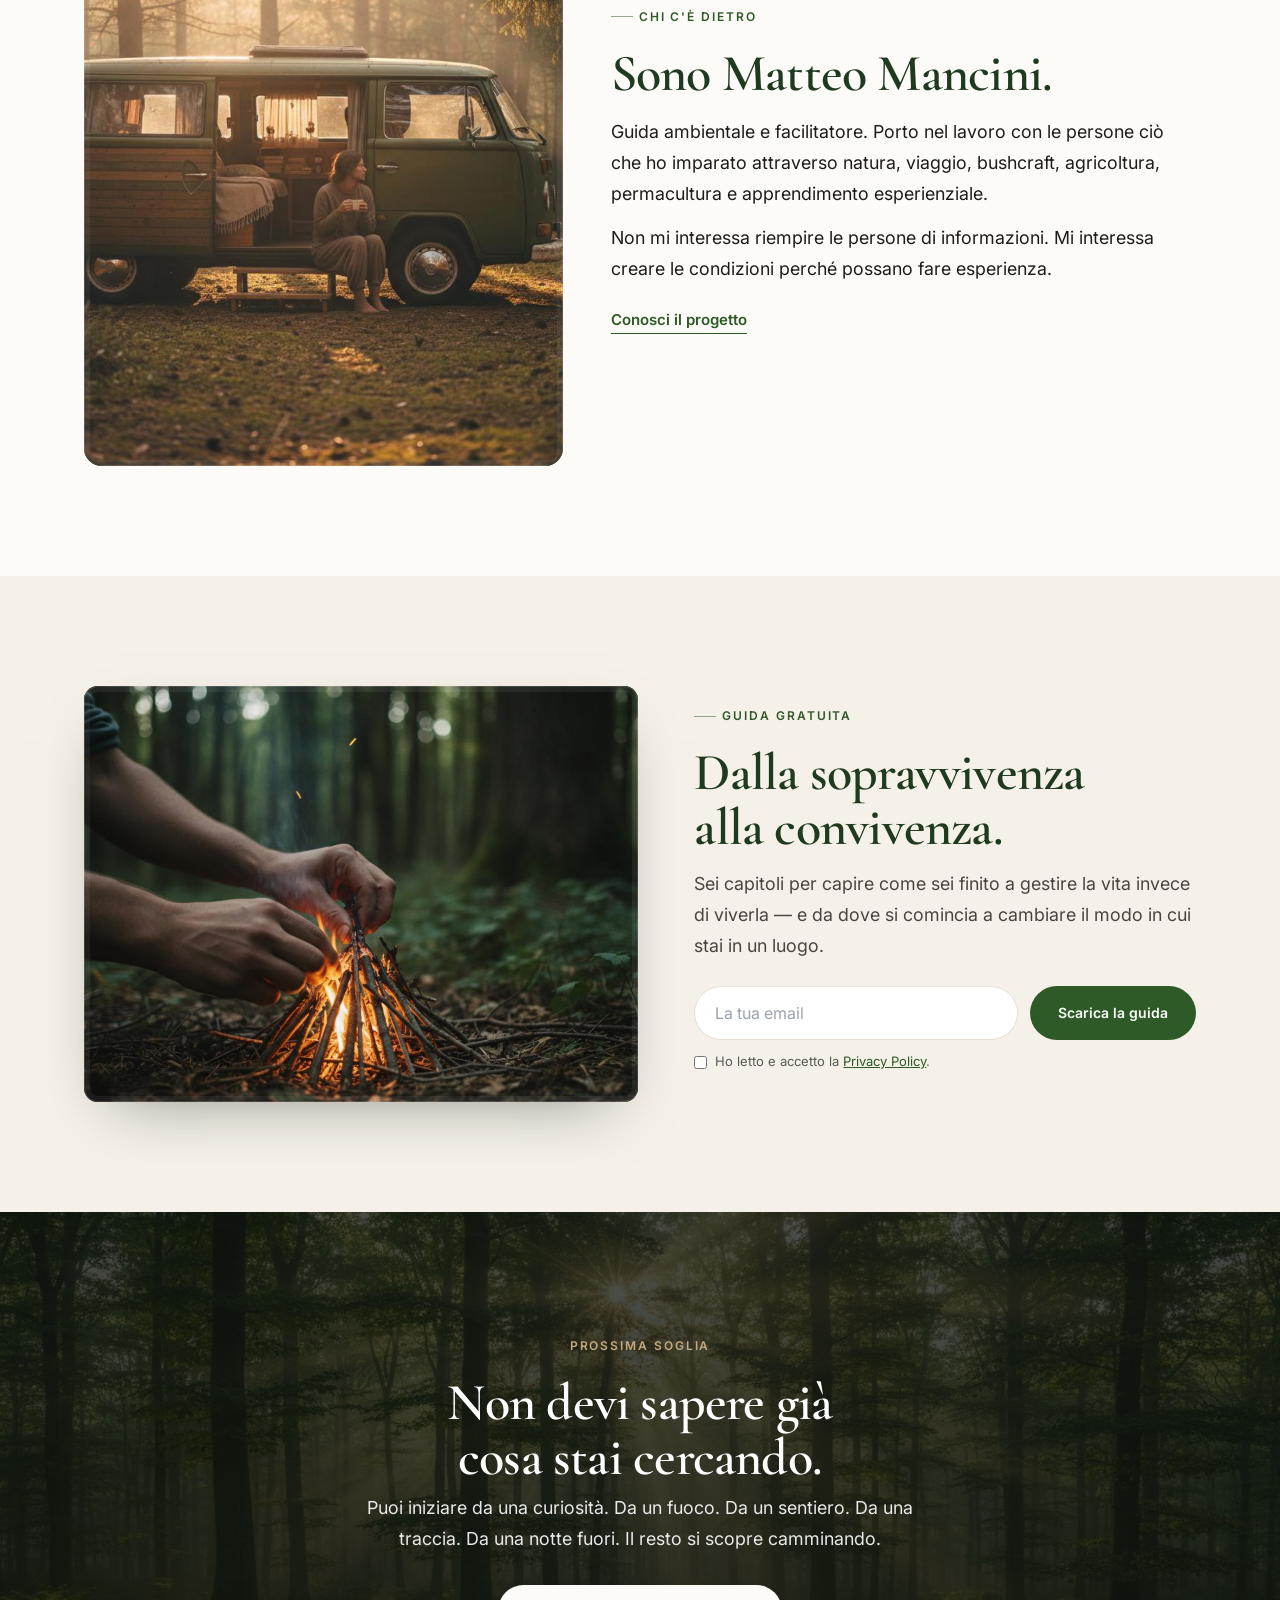
==== commit 49b0e13c: "Rifinitura Home/Escape: profondità, trasparenze, ritmo (no 3 testi di fila) Ricerca settore (glassmo" ====
--- a/index.html
+++ b/index.html
@@ -67,7 +67,7 @@
   </section>
 
   <!-- 02 — IL PROBLEMA -->
-  <section class="ais-sec ais-sec--cream">
+  <section class="ais-sec ais-sec--cream ais-sec--tint">
     <div class="ais-wrap ais-narrow ais-center">
       <span class="ais-eyebrow">Riconoscersi</span>
       <h2 class="ais-display">E se il problema non fosse<br/>che ti manca <span class="it">qualcosa</span>?</h2>
@@ -138,7 +138,7 @@
   </section>
 
   <!-- 06 — OGNI PRATICA È UNA PORTA -->
-  <section class="ais-sec ais-sec--sand">
+  <section class="ais-sec ais-sec--sand ais-sec--tint">
     <div class="ais-wrap">
       <div class="ais-narrow ais-center">
         <span class="ais-eyebrow">Cosa puoi vivere</span>
@@ -159,7 +159,7 @@
   </section>
 
   <!-- 07 — DA DOVE VUOI ENTRARE -->
-  <section class="ais-sec ais-sec--cream">
+  <section class="ais-sec ais-sec--cream ais-sec--tint">
     <div class="ais-wrap">
       <div class="ais-narrow">
         <span class="ais-eyebrow">L'architettura del sentiero</span>
@@ -176,37 +176,53 @@
     </div>
   </section>
 
+  <!-- INTERLUDIO -->
+  <section class="ais-interlude">
+    <div class="ais-interlude__bg"><img alt="Nel bosco" src="images/cammino-giorno2.jpg"/></div>
+    <div class="ais-interlude__scrim"></div>
+    <div class="ais-wrap ais-narrow">
+      <span class="ais-interlude__mark" aria-hidden="true">“</span>
+      <p class="ais-interlude__q">Il bosco non ti chiede di essere bravo.<br/>Ti chiede di essere presente.</p>
+    </div>
+  </section>
+
   <!-- 08 — TESTA · CUORE · MANI -->
-  <section class="ais-sec ais-sec--forest" id="metodo">
+  <section class="ais-photopanel" id="metodo">
+    <div class="ais-photopanel__bg"><img alt="Cammino nel bosco" src="images/full-cammino.jpg"/></div>
+    <div class="ais-photopanel__scrim"></div>
     <div class="ais-wrap">
       <div class="ais-narrow ais-center">
-        <span class="ais-eyebrow">Il metodo</span>
-        <h2 class="ais-display">Impariamo con tutto il corpo.</h2>
-      </div>
-      <div class="ais-triptych">
+        <span class="ais-eyebrow ais-eyebrow--onphoto">Il metodo</span>
+        <h2 class="ais-display" style="color:#fff">Impariamo con tutto il corpo.</h2>
+      </div>
+      <div class="ais-triptych ais-triptych--glass">
         <div class="ais-triptych__c"><svg class="ais-ico ais-triptych__ico"><use href="#i-idea"></use></svg><h3>Testa</h3><p>Capire. Osservare. Fare domande. Collegare.</p></div>
         <div class="ais-triptych__c"><svg class="ais-ico ais-triptych__ico"><use href="#i-heart"></use></svg><h3>Cuore</h3><p>Sentire. Lasciarsi sorprendere. Entrare in relazione. Attribuire significato.</p></div>
         <div class="ais-triptych__c"><svg class="ais-ico ais-triptych__ico"><use href="#i-hand"></use></svg><h3>Mani</h3><p>Fare. Costruire. Sperimentare. Provare.</p></div>
       </div>
-      <p class="ais-lead ais-center" style="margin:38px auto 0;max-width:640px;color:rgba(255,255,255,.82)">Non sono tre momenti separati. Sono tre modi di entrare nella stessa esperienza.</p>
+      <p class="ais-lead ais-center" style="margin:38px auto 0;max-width:640px;color:rgba(255,255,255,.88)">Non sono tre momenti separati. Sono tre modi di entrare nella stessa esperienza.</p>
     </div>
   </section>
 
   <!-- 09 — COME ACCOMPAGNIAMO -->
-  <section class="ais-sec ais-sec--cream">
-    <div class="ais-wrap ais-narrow">
-      <span class="ais-eyebrow">Come accompagniamo</span>
-      <h2 class="ais-display">Non ti diciamo cosa devi vedere.</h2>
-      <div class="ais-stack ais-lead" style="margin-top:18px">
-        <p>Ti accompagniamo. Creiamo condizioni. Facciamo domande. Ti lasciamo provare. Osserviamo cosa succede. Raccontiamo quando una storia può aprire una porta.</p>
-        <p>E soprattutto lasciamo spazio. Perché non tutto quello che vivi deve avere una spiegazione pronta.</p>
-      </div>
-      <p class="ais-italic" style="font-family:'Cormorant Garamond',Georgia,serif;font-size:24px;line-height:1.4;margin-top:26px">Mostra prima. Fai domandare. Lascia spazio. Lascia emergere il significato.</p>
+  <section class="ais-photopanel">
+    <div class="ais-photopanel__bg"><img alt="Cerchio attorno al fuoco" src="images/cammino-cerchio.jpg"/></div>
+    <div class="ais-photopanel__scrim"></div>
+    <div class="ais-wrap">
+      <div class="ais-glass ais-photopanel__panel">
+        <span class="ais-eyebrow">Come accompagniamo</span>
+        <h2 class="ais-display">Non ti diciamo cosa devi vedere.</h2>
+        <div class="ais-stack ais-lead" style="margin-top:18px">
+          <p>Ti accompagniamo. Creiamo condizioni. Facciamo domande. Ti lasciamo provare. Osserviamo cosa succede. Raccontiamo quando una storia può aprire una porta.</p>
+          <p>E soprattutto lasciamo spazio. Perché non tutto quello che vivi deve avere una spiegazione pronta.</p>
+        </div>
+        <p class="ais-italic" style="font-family:'Cormorant Garamond',Georgia,serif;font-size:24px;line-height:1.4;margin-top:26px;color:var(--ais-forest-deep)">Mostra prima. Fai domandare. Lascia spazio. Lascia emergere il significato.</p>
+      </div>
     </div>
   </section>
 
   <!-- 10 + 11 — PER CHI È / CHI NON È -->
-  <section class="ais-sec ais-sec--sand">
+  <section class="ais-sec ais-sec--sand ais-sec--tint">
     <div class="ais-wrap">
       <div class="ais-narrow"><span class="ais-eyebrow">Per chi è</span><h2 class="ais-display">Potrebbe essere il tuo sentiero se…</h2></div>
       <div class="ais-two">
@@ -252,7 +268,7 @@
   </section>
 
   <!-- 13 — DAL FARE ALLO STARE -->
-  <section class="ais-sec ais-sec--cream">
+  <section class="ais-sec ais-sec--cream ais-sec--tint">
     <div class="ais-wrap ais-center">
       <span class="ais-eyebrow">Dal fare allo stare</span>
       <div class="ais-flow">
@@ -268,12 +284,16 @@
   </section>
 
   <!-- 14 — IL SENTIERO CONTINUA -->
-  <section class="ais-sec ais-sec--sand ais-center">
-    <div class="ais-wrap ais-narrow">
-      <span class="ais-eyebrow">I percorsi</span>
-      <h2 class="ais-display">Il sentiero continua.</h2>
-      <p class="ais-lead ais-muted" style="margin-top:14px">Un'esperienza può durare un giorno. Una relazione con un luogo può durare molto di più. Per questo stiamo costruendo percorsi che ritornano nel tempo: stesse persone, stagioni diverse, pratiche che si ripetono.</p>
-      <div class="ais-cta-row" style="margin-top:28px"><a class="ais-btn-ghost ais-arrow" href="#contatti">Parliamone</a></div>
+  <section class="ais-photopanel">
+    <div class="ais-photopanel__bg"><img alt="Sentiero" src="images/full-abitare.jpg"/></div>
+    <div class="ais-photopanel__scrim"></div>
+    <div class="ais-wrap">
+      <div class="ais-glass ais-glasscard">
+        <span class="ais-eyebrow">I percorsi</span>
+        <h2 class="ais-display">Il sentiero continua.</h2>
+        <p class="ais-lead ais-muted" style="margin-top:14px">Un'esperienza può durare un giorno. Una relazione con un luogo può durare molto di più. Per questo stiamo costruendo percorsi che ritornano nel tempo: stesse persone, stagioni diverse, pratiche che si ripetono.</p>
+        <div class="ais-cta-row" style="justify-content:center;margin-top:24px"><a class="ais-btn-dark ais-arrow" href="#contatti">Parliamone</a></div>
+      </div>
     </div>
   </section>
 
@@ -293,7 +313,7 @@
   </section>
 
   <!-- CALENDARIO EVENTI -->
-  <section class="ais-sec ais-sec--cream" id="date">
+  <section class="ais-sec ais-sec--cream ais-sec--tint" id="date">
     <div class="ais-wrap">
       <div class="ais-narrow"><span class="ais-eyebrow">Calendario</span><h2 class="ais-display">Le prossime uscite.</h2>
         <p class="ais-lead ais-muted" style="margin-top:12px">Tutte le esperienze in programma. Gruppi piccoli, posti che finiscono: scrivimi per assicurarti il posto.</p></div>
@@ -363,12 +383,14 @@
   </section>
 
   <!-- 18 — CHIUSURA -->
-  <section class="ais-band">
-    <div class="ais-wrap ais-narrow">
-      <span class="ais-eyebrow" style="color:var(--ais-earth)">Prossima soglia</span>
-      <h2 class="ais-display">Non devi sapere già<br/>cosa stai cercando.</h2>
-      <p class="ais-lead">Puoi iniziare da una curiosità. Da un fuoco. Da un sentiero. Da una traccia. Da una notte fuori. Il resto si scopre camminando.</p>
-      <div class="ais-cta-row" style="margin-top:30px"><a class="ais-btn-dark ais-arrow" href="#esperienze" style="background:var(--ais-cream);color:var(--ais-forest-deep)">Scopri il prossimo sentiero</a></div>
+  <section class="ais-photopanel">
+    <div class="ais-photopanel__bg"><img alt="Luce nel bosco" src="images/hero-forest.jpg"/></div>
+    <div class="ais-photopanel__scrim" style="background:linear-gradient(180deg,rgba(12,20,12,.62),rgba(12,20,12,.8))"></div>
+    <div class="ais-wrap ais-narrow ais-center">
+      <span class="ais-eyebrow ais-eyebrow--onphoto">Prossima soglia</span>
+      <h2 class="ais-display" style="color:#fff">Non devi sapere già<br/>cosa stai cercando.</h2>
+      <p class="ais-lead" style="color:rgba(255,255,255,.9)">Puoi iniziare da una curiosità. Da un fuoco. Da un sentiero. Da una traccia. Da una notte fuori. Il resto si scopre camminando.</p>
+      <div class="ais-cta-row" style="justify-content:center;margin-top:30px"><a class="ais-btn-dark ais-arrow" href="#esperienze" style="background:var(--ais-cream);color:var(--ais-forest-deep)">Scopri il prossimo sentiero</a></div>
     </div>
   </section>
 
--- a/styles.css
+++ b/styles.css
@@ -495,3 +495,91 @@
 /* --- contrasto AA anche sulle piccole etichette/note --- */
 .ais-cal__date span{color:var(--ais-forest);}
 .ais-cal__note,.ais-data__v .todo,.ais-vtest__hint em,.ais-figure figcaption{color:#6b5636;}
+
+
+/* =========================================================================
+   ABITARE IL SENTIERO — v3 "profondità & trasparenze" (Frosted Touch sobrio)
+   ========================================================================= */
+
+/* ---- vetro chiaro (fallback opaco, blur solo se supportato) ---- */
+.ais-glass{background:rgba(253,251,247,.93);border:1px solid rgba(255,255,255,.6);border-radius:18px;
+  box-shadow:0 30px 70px -38px rgba(16,26,16,.6);}
+.ais-glass--dark{background:rgba(16,26,15,.62);border:1px solid rgba(255,255,255,.16);border-radius:18px;color:#fff;
+  box-shadow:0 30px 70px -38px rgba(0,0,0,.6);}
+@supports ((backdrop-filter:blur(2px)) or (-webkit-backdrop-filter:blur(2px))){
+  .ais-glass{background:rgba(253,251,247,.66);-webkit-backdrop-filter:blur(14px) saturate(1.08);backdrop-filter:blur(14px) saturate(1.08);}
+  .ais-glass--dark{background:rgba(16,26,15,.4);-webkit-backdrop-filter:blur(14px) saturate(1.05);backdrop-filter:blur(14px) saturate(1.05);}
+}
+
+/* ---- sezione con sfondo fotografico + pannello ---- */
+.ais-photopanel{position:relative;overflow:hidden;padding:120px 0;}
+.ais-photopanel__bg{position:absolute;inset:0;}
+.ais-photopanel__bg img{width:100%;height:100%;object-fit:cover;filter:saturate(.9) brightness(.72);}
+.ais-photopanel__scrim{position:absolute;inset:0;background:linear-gradient(180deg,rgba(12,20,12,.5),rgba(12,20,12,.66));}
+.ais-photopanel > .ais-wrap{position:relative;z-index:2;}
+.ais-photopanel__panel{padding:46px 50px;max-width:740px;}
+.ais-photopanel__panel.ais-glass .ais-display{color:var(--ais-forest-deep);}
+.ais-photopanel__panel.ais-glass .ais-lead{color:var(--ais-ink);}
+.ais-photopanel__panel.ais-glass .ais-muted{color:var(--ais-ink-2);}
+@media(max-width:640px){.ais-photopanel__panel{padding:32px 26px;}}
+
+/* ---- interludio fotografico con pull-quote (rompe i run di testo) ---- */
+.ais-interlude{position:relative;overflow:hidden;padding:120px 0;color:#fff;text-align:center;}
+.ais-interlude__bg{position:absolute;inset:0;}
+.ais-interlude__bg img{width:100%;height:100%;object-fit:cover;filter:brightness(.55) saturate(.9);}
+.ais-interlude__scrim{position:absolute;inset:0;background:radial-gradient(120% 120% at 50% 50%,rgba(10,18,10,.35),rgba(10,18,10,.72));}
+.ais-interlude > .ais-wrap{position:relative;z-index:2;}
+.ais-interlude__q{font-family:"Cormorant Garamond",Georgia,serif;font-style:italic;
+  font-size:clamp(26px,4.2vw,42px);line-height:1.24;color:#fff;margin:0;text-shadow:0 2px 24px rgba(0,0,0,.45);}
+.ais-interlude__by{margin:18px 0 0;font-family:Inter,system-ui,sans-serif;font-size:13px;letter-spacing:.14em;
+  text-transform:uppercase;color:var(--ais-earth);}
+.ais-interlude__mark{font-family:"Cormorant Garamond",Georgia,serif;font-size:64px;line-height:.4;color:var(--ais-earth);opacity:.6;display:block;margin-bottom:8px;}
+
+/* ---- fondi non piatti (tint + micro-texture a curve di livello) ---- */
+.ais-sec--tint{position:relative;}
+.ais-sec--tint::before{content:"";position:absolute;inset:0;pointer-events:none;z-index:0;
+  background-image:
+    radial-gradient(1100px 520px at 12% -8%, rgba(45,90,39,.06), transparent 62%),
+    radial-gradient(900px 460px at 102% 108%, rgba(196,169,125,.10), transparent 60%),
+    url("data:image/svg+xml,%3Csvg%20xmlns%3D%27http%3A%2F%2Fwww.w3.org%2F2000%2Fsvg%27%20width%3D%27440%27%20height%3D%27280%27%3E%3Cg%20fill%3D%27none%27%20stroke%3D%27%232d5a27%27%20stroke-width%3D%271%27%3E%3Cpath%20d%3D%27M0%2048C120%2016%20320%2080%20440%2048%27%2F%3E%3Cpath%20d%3D%27M0%20104C140%2072%20300%20136%20440%20104%27%2F%3E%3Cpath%20d%3D%27M0%20160C120%20128%20320%20192%20440%20160%27%2F%3E%3Cpath%20d%3D%27M0%20216C140%20184%20300%20248%20440%20216%27%2F%3E%3C%2Fg%3E%3C%2Fsvg%3E");
+  background-repeat:no-repeat,no-repeat,repeat;background-size:auto,auto,440px 280px;
+  opacity:.9;}
+.ais-sec--tint > *{position:relative;z-index:1;}
+
+/* ---- chip glass (meta su foto) ---- */
+.ais-chips{display:flex;flex-wrap:wrap;gap:10px;justify-content:center;margin-top:22px;}
+.ais-cta-row--left + .ais-chips,.ais-chips--left{justify-content:flex-start;}
+.ais-chip{display:inline-flex;align-items:center;gap:8px;padding:9px 16px;border-radius:999px;
+  background:rgba(14,24,14,.5);border:1px solid rgba(255,255,255,.22);color:#fff;
+  font-family:Inter,system-ui,sans-serif;font-size:13px;font-weight:500;letter-spacing:.01em;}
+@supports ((backdrop-filter:blur(2px)) or (-webkit-backdrop-filter:blur(2px))){
+  .ais-chip{background:rgba(14,24,14,.34);-webkit-backdrop-filter:blur(9px);backdrop-filter:blur(9px);}
+}
+.ais-chip .ais-ico{font-size:15px;color:var(--ais-earth);}
+
+/* ---- cornice sottile sulle immagini editoriali ---- */
+.ais-show__media,.ais-about__media{position:relative;}
+.ais-show__media::after,.ais-about__media::after{content:"";position:absolute;inset:0;border-radius:14px;
+  box-shadow:inset 0 0 0 1px rgba(255,255,255,.14), inset 0 0 0 6px rgba(253,251,247,.06);pointer-events:none;}
+
+/* ---- triptych: card glass su foto (Testa·Cuore·Mani) ---- */
+.ais-triptych--glass .ais-triptych__c{background:rgba(16,26,15,.34);border:1px solid rgba(255,255,255,.14);
+  border-radius:16px;padding:30px 22px;}
+@supports ((backdrop-filter:blur(2px)) or (-webkit-backdrop-filter:blur(2px))){
+  .ais-triptych--glass .ais-triptych__c{background:rgba(16,26,15,.22);-webkit-backdrop-filter:blur(10px);backdrop-filter:blur(10px);}
+}
+
+/* ---- card glass generica (es. "il sentiero continua") ---- */
+.ais-glasscard{padding:52px 48px;border-radius:20px;max-width:760px;margin:0 auto;text-align:center;}
+.ais-glasscard .ais-display{color:var(--ais-forest-deep);}
+
+/* ---- contenitore glass per calendario su foto tenue ---- */
+.ais-calwrap{position:relative;}
+
+/* ---- supporto v3: eyebrow su foto, testo su glass scuro ---- */
+.ais-eyebrow--onphoto{color:var(--ais-earth) !important;}
+.ais-glass--dark .ais-display{color:#fff;}
+.ais-glass--dark .ais-lead,.ais-glass--dark .ais-stack{color:rgba(255,255,255,.9);}
+.ais-glass--dark .ais-eyebrow{color:var(--ais-earth);}
+.ais-glasscard.ais-glass--dark .ais-display{color:#fff;}
+.ais-photopanel .ais-triptych__c h3{color:#fff;}
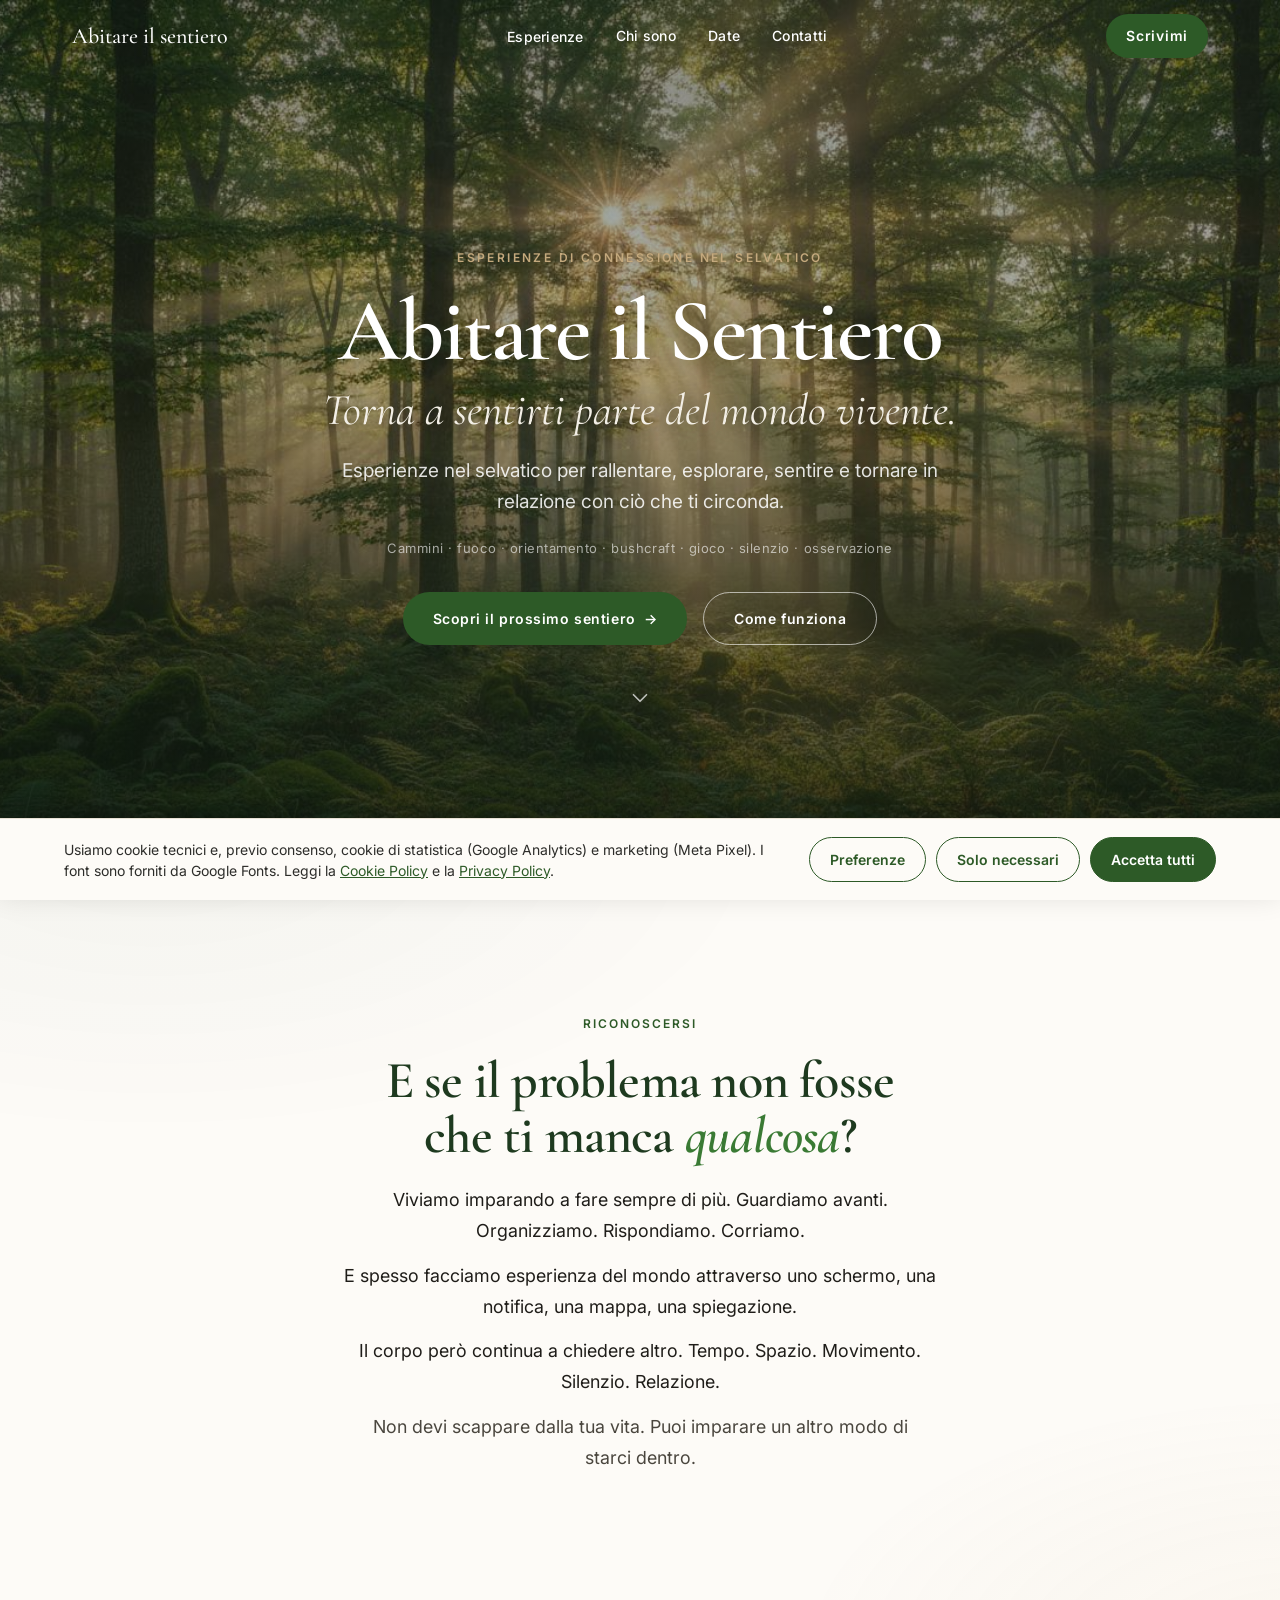
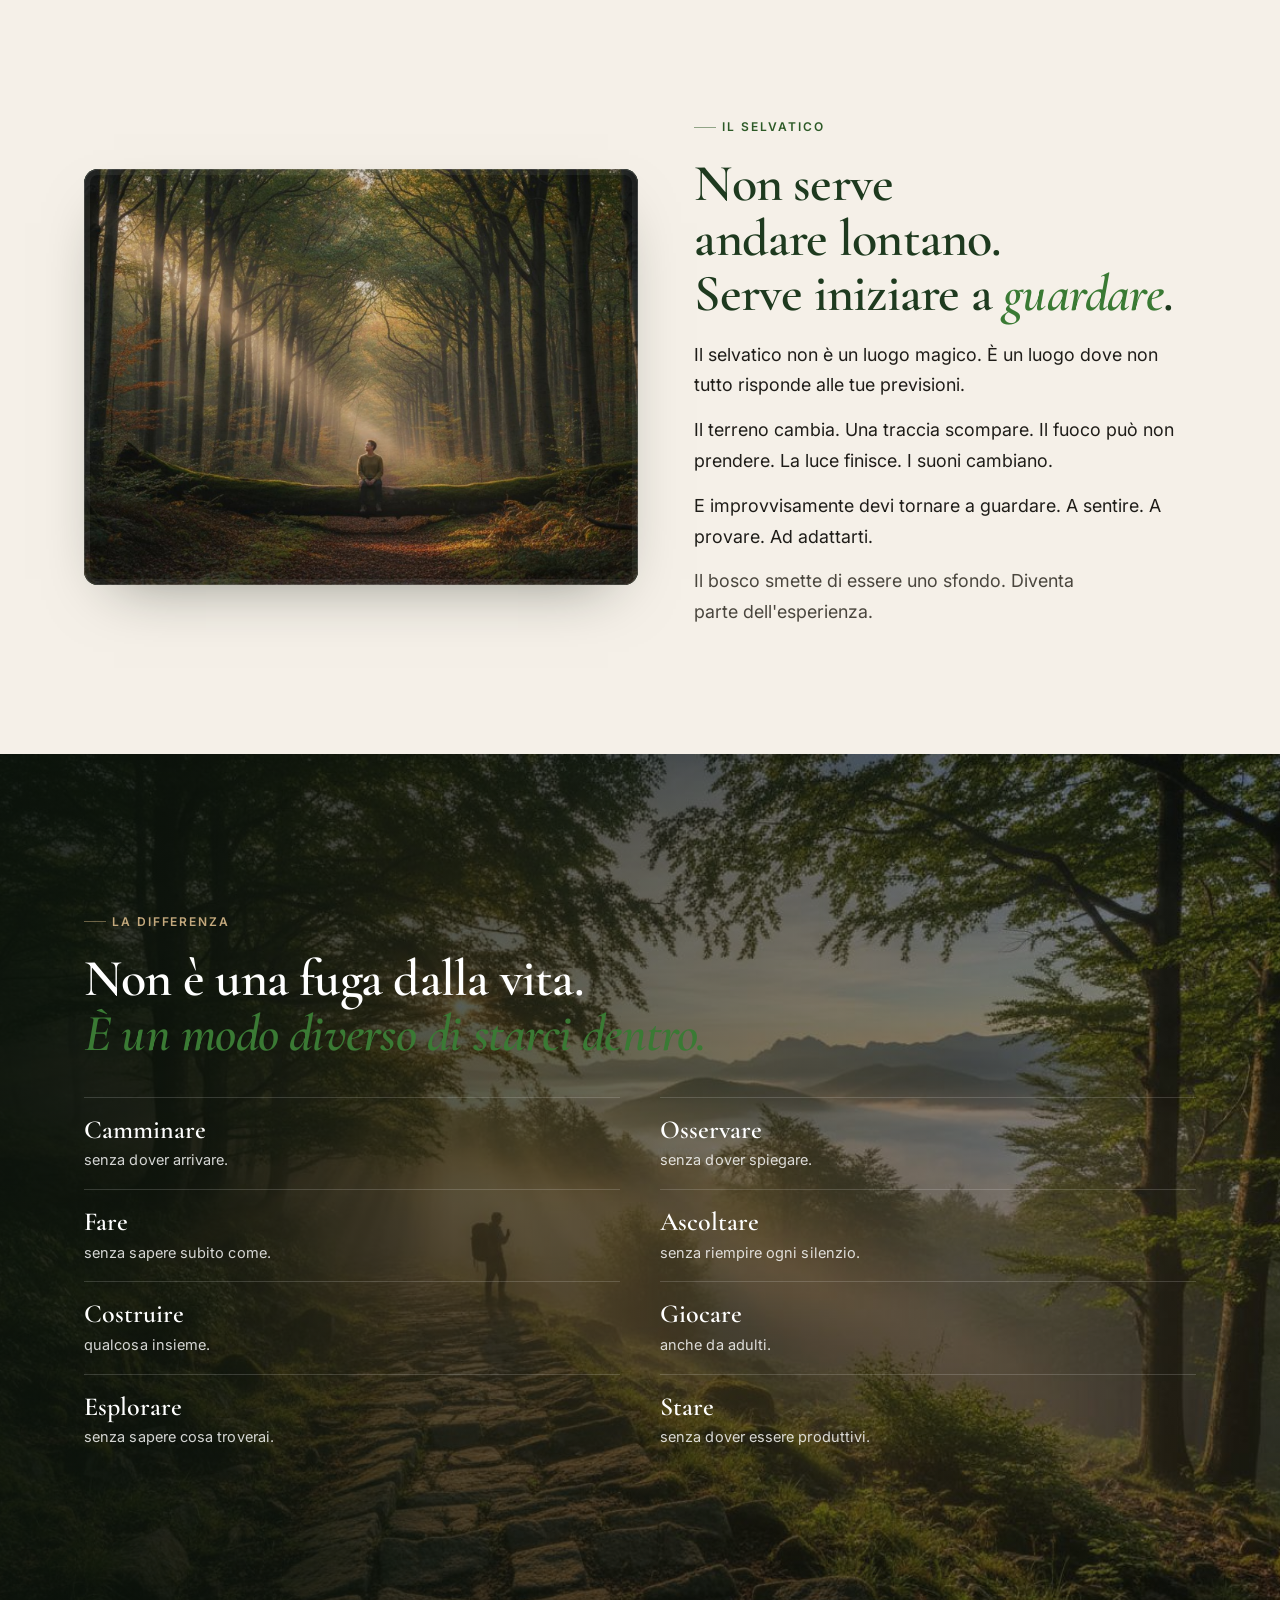
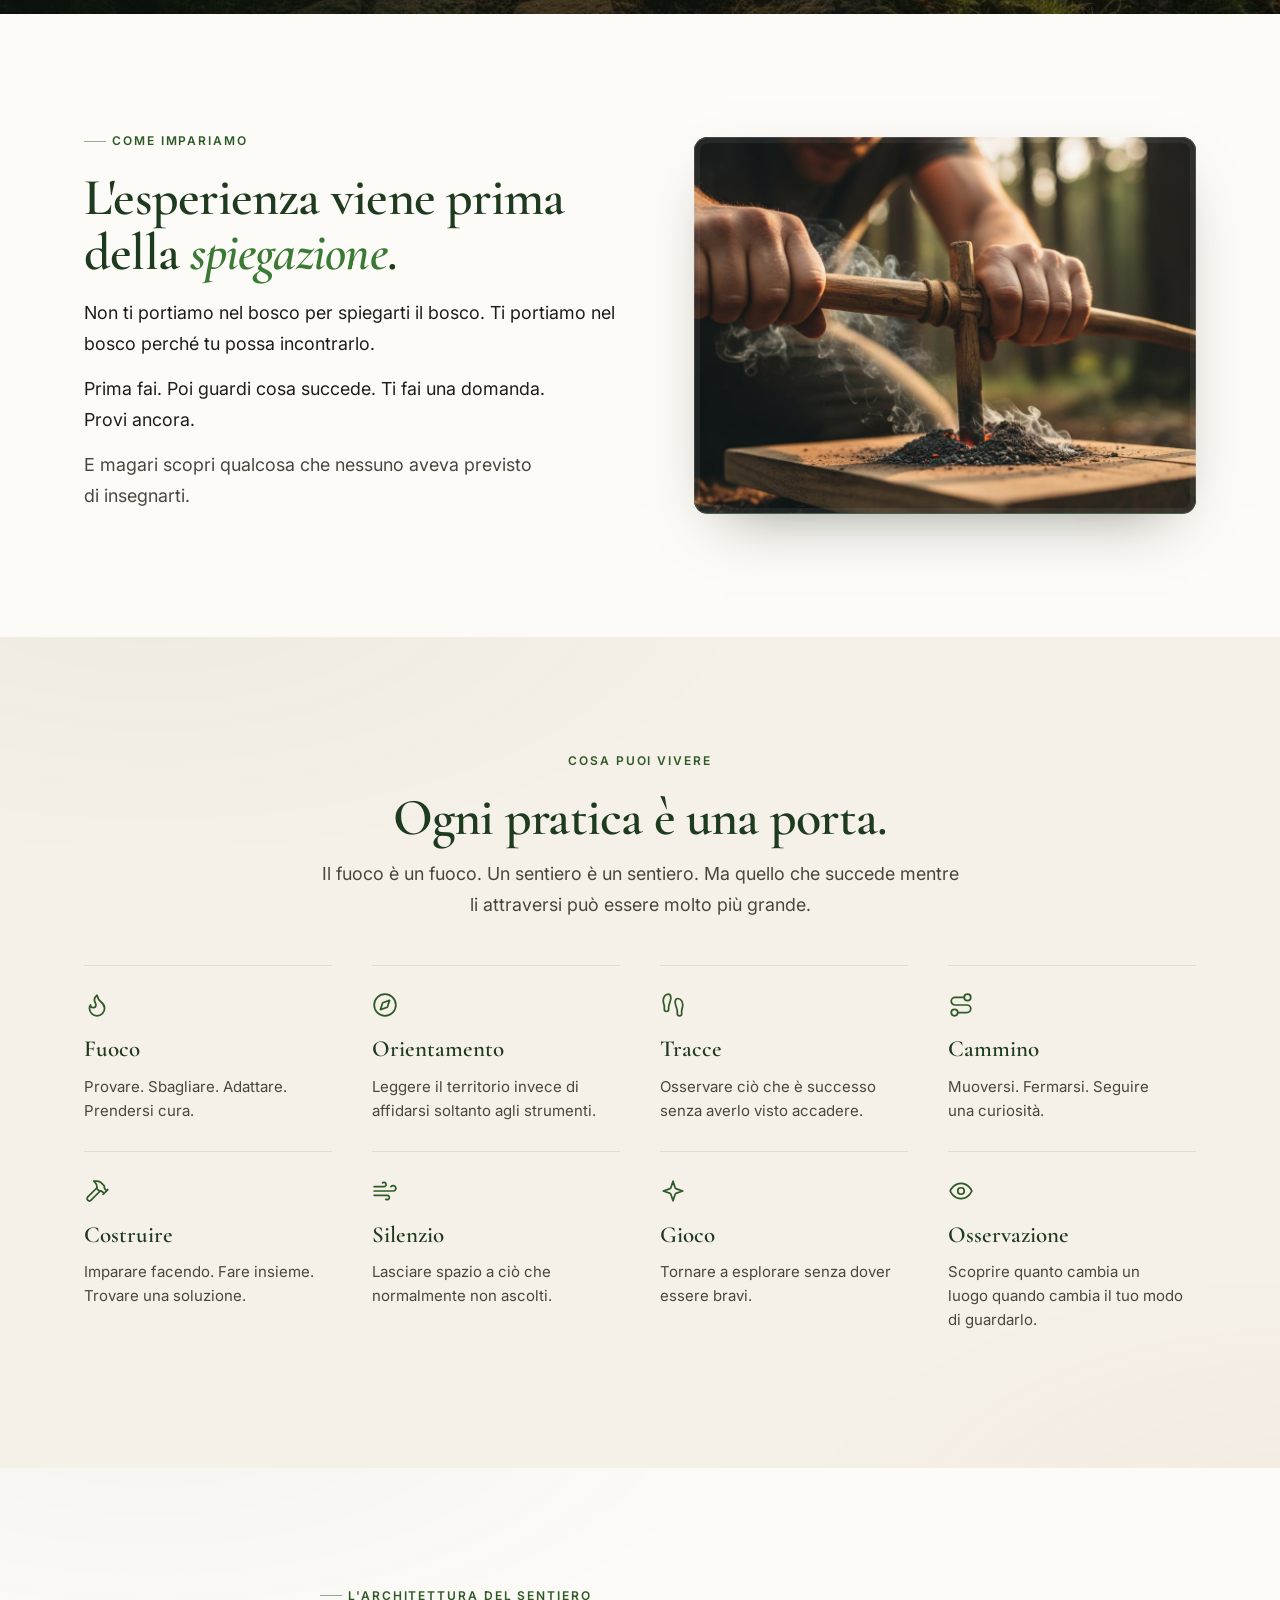
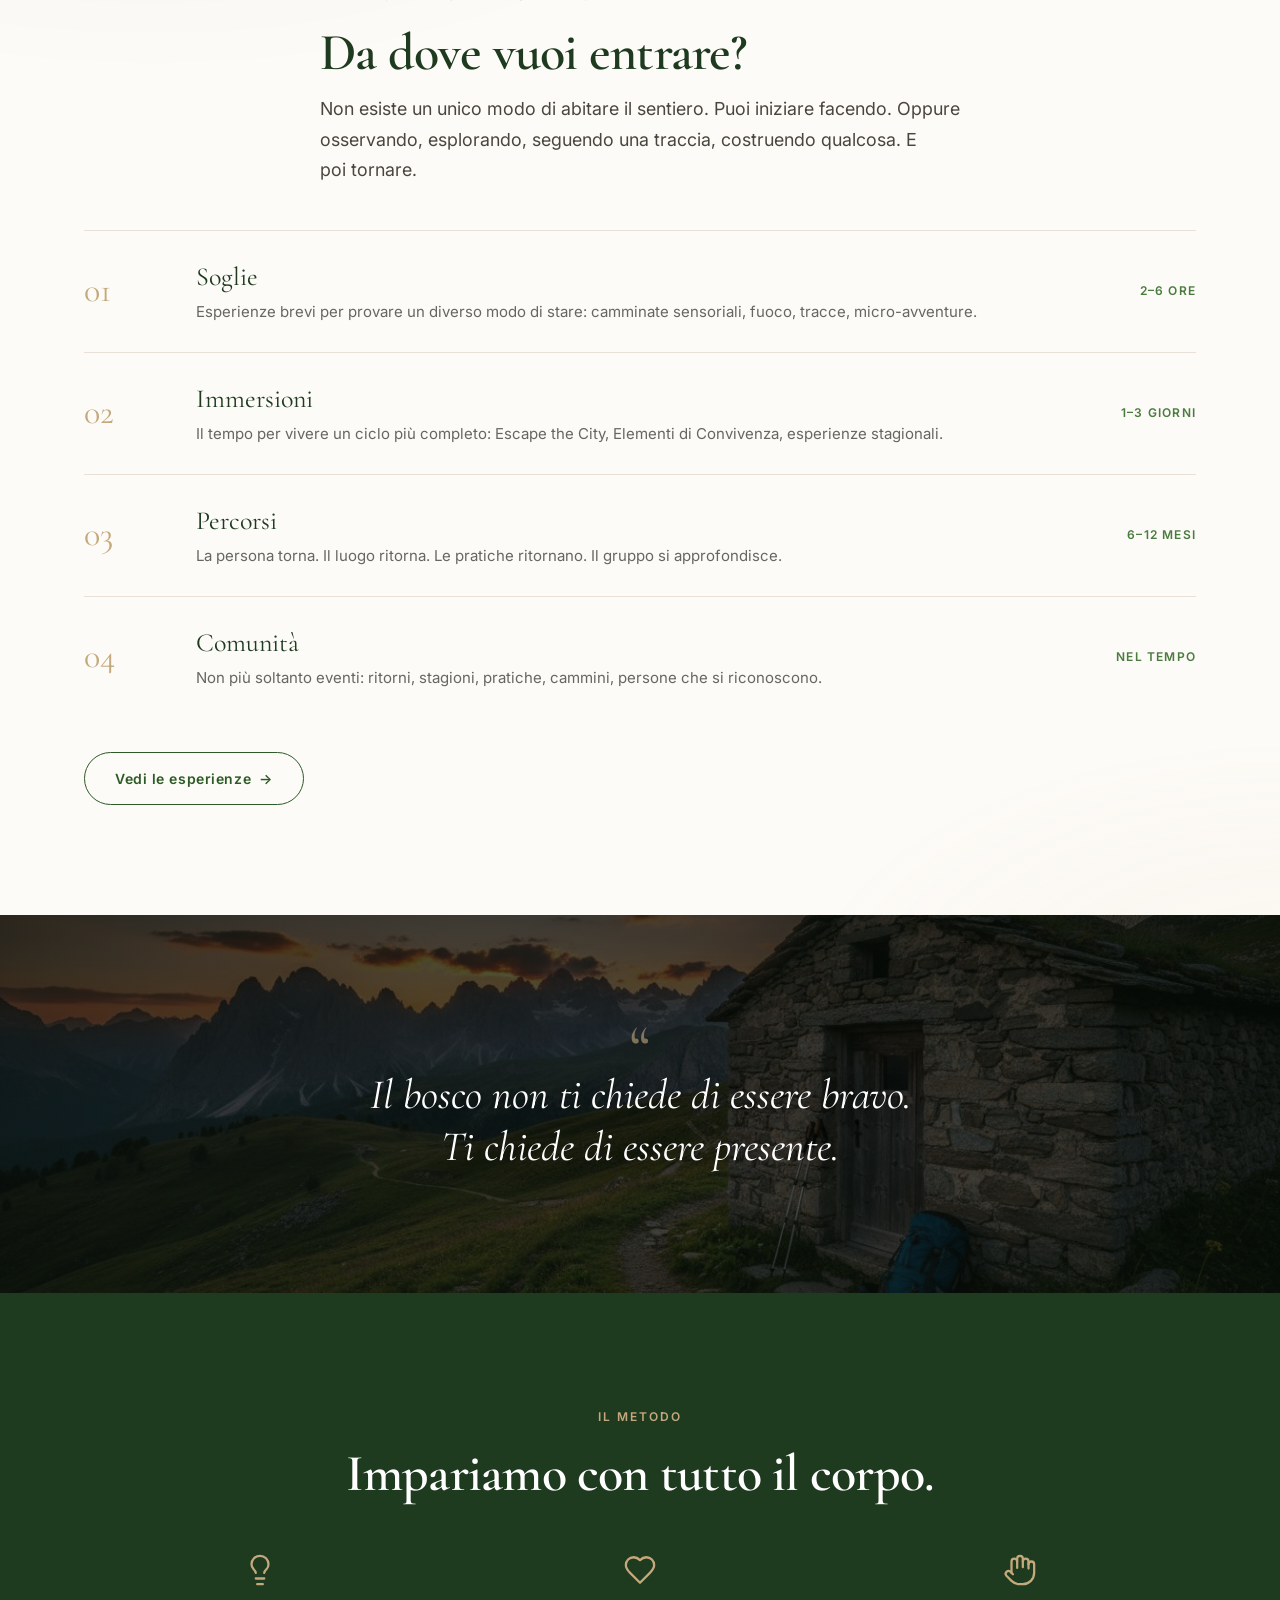
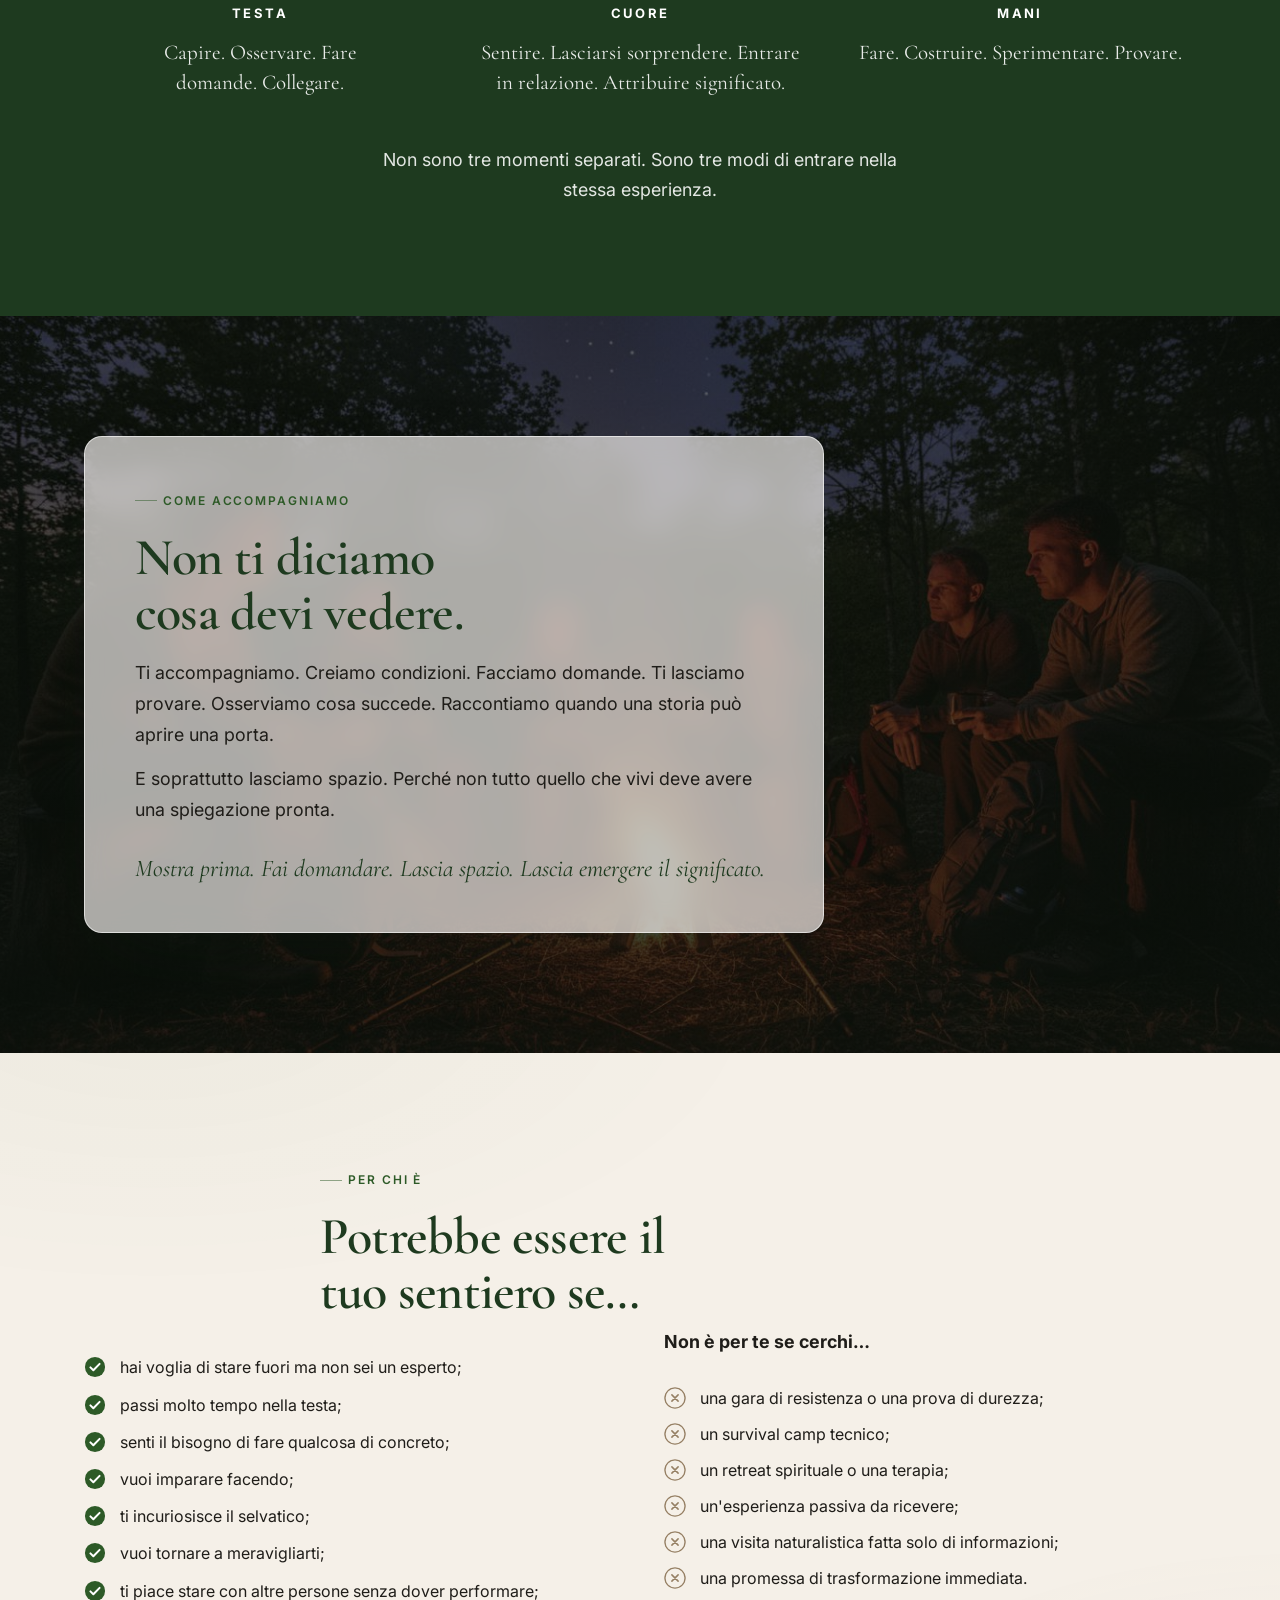
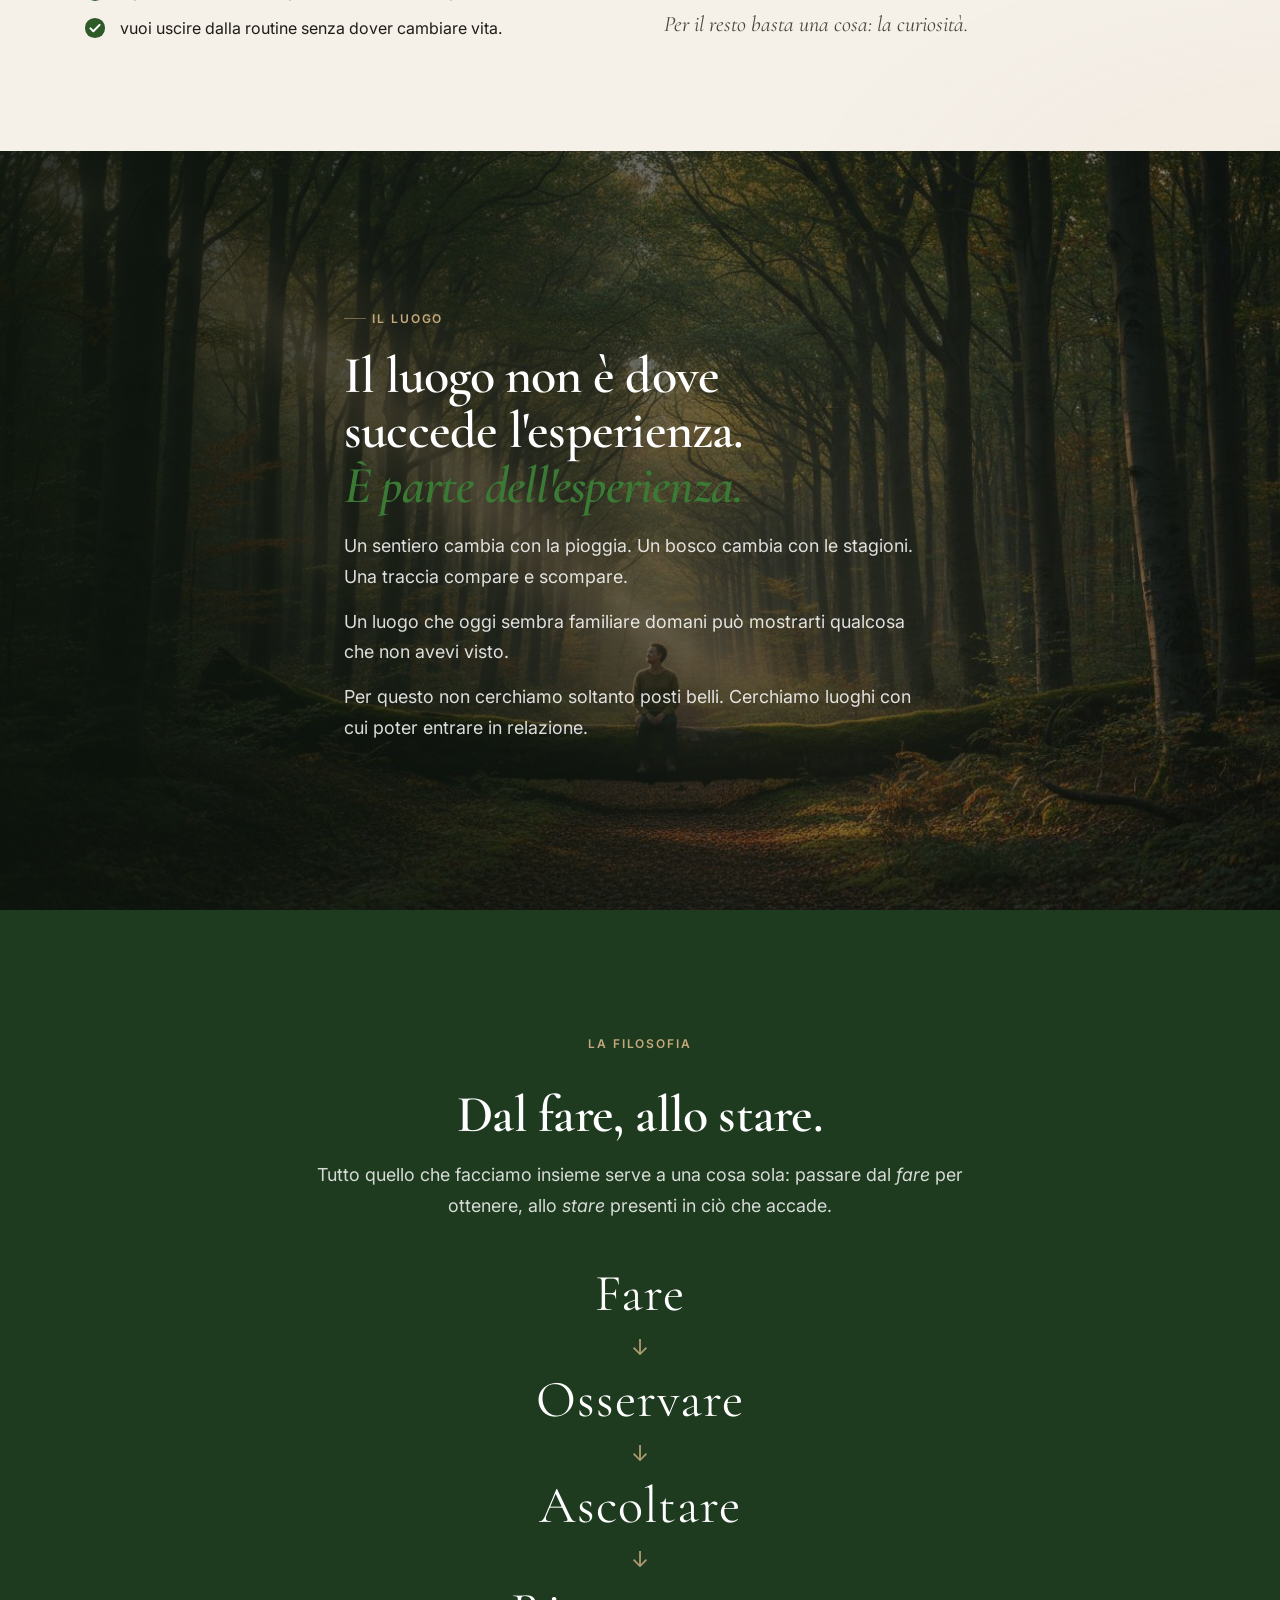
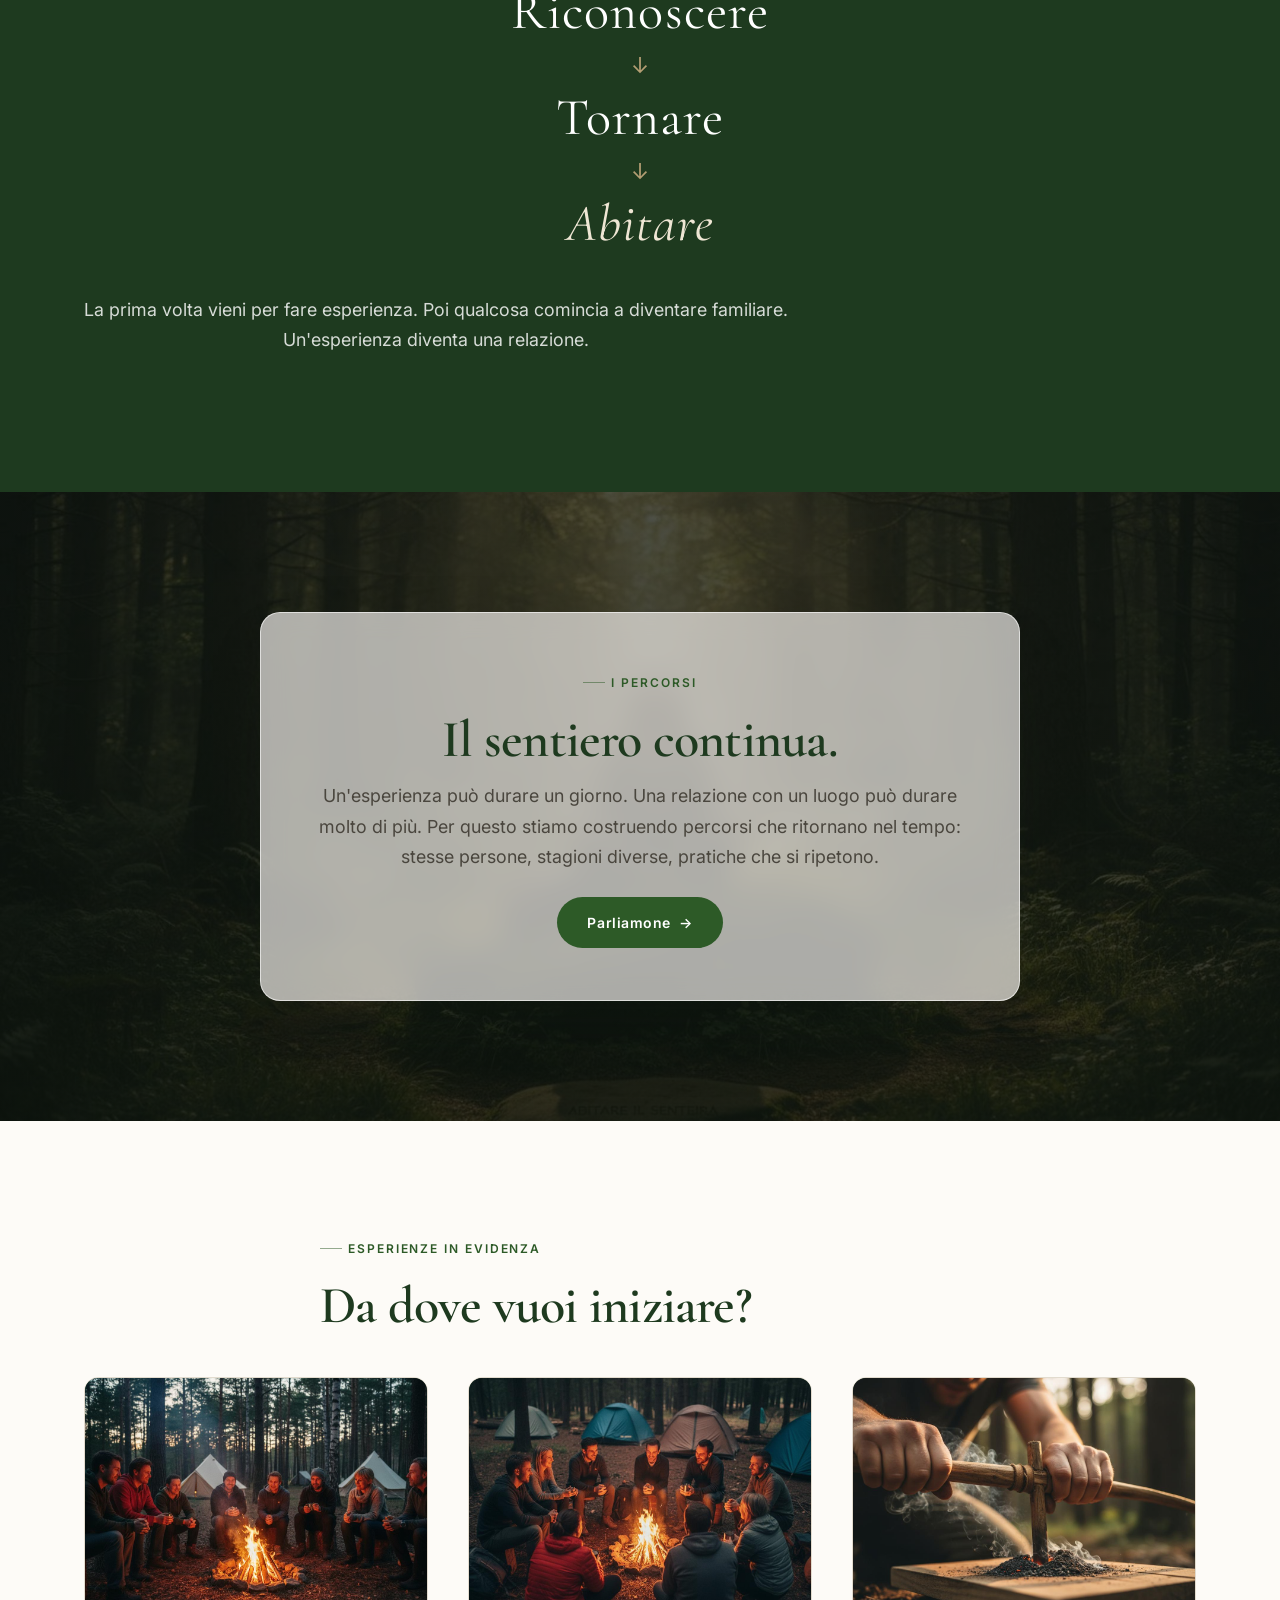
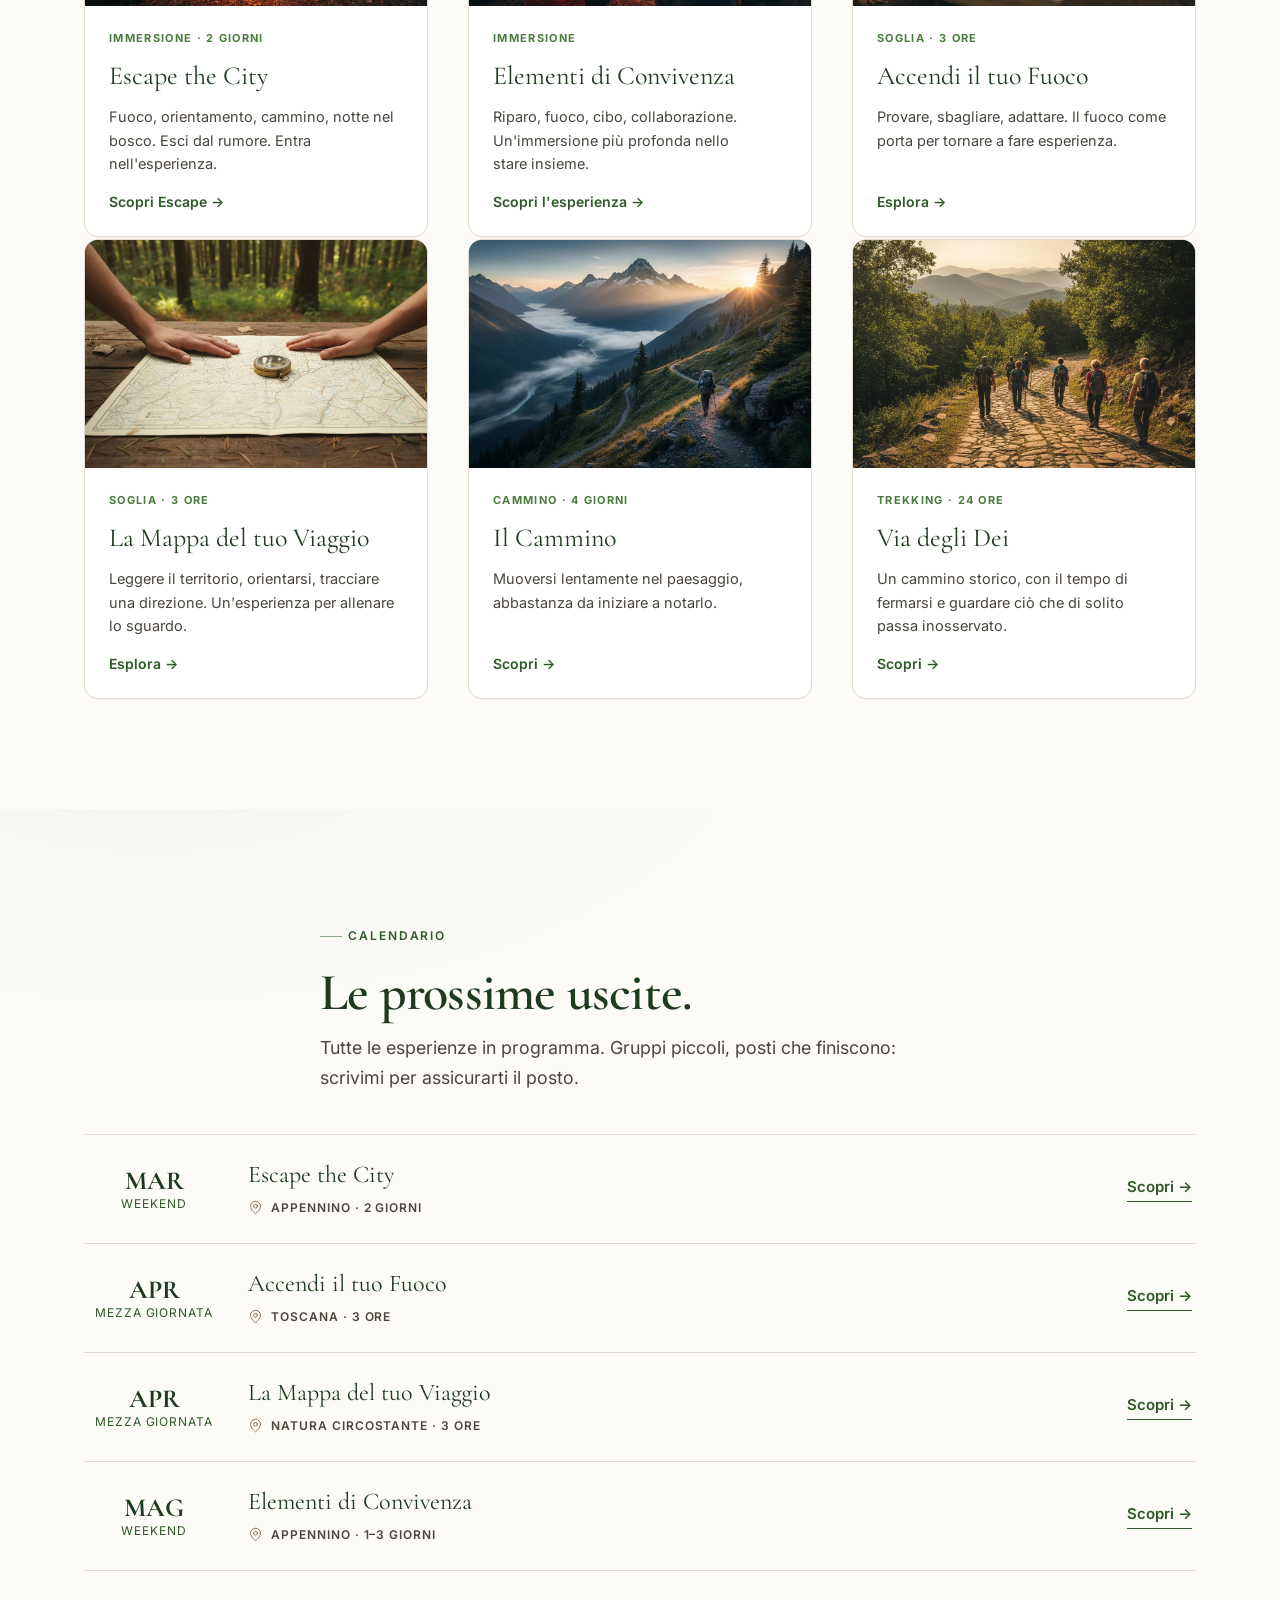
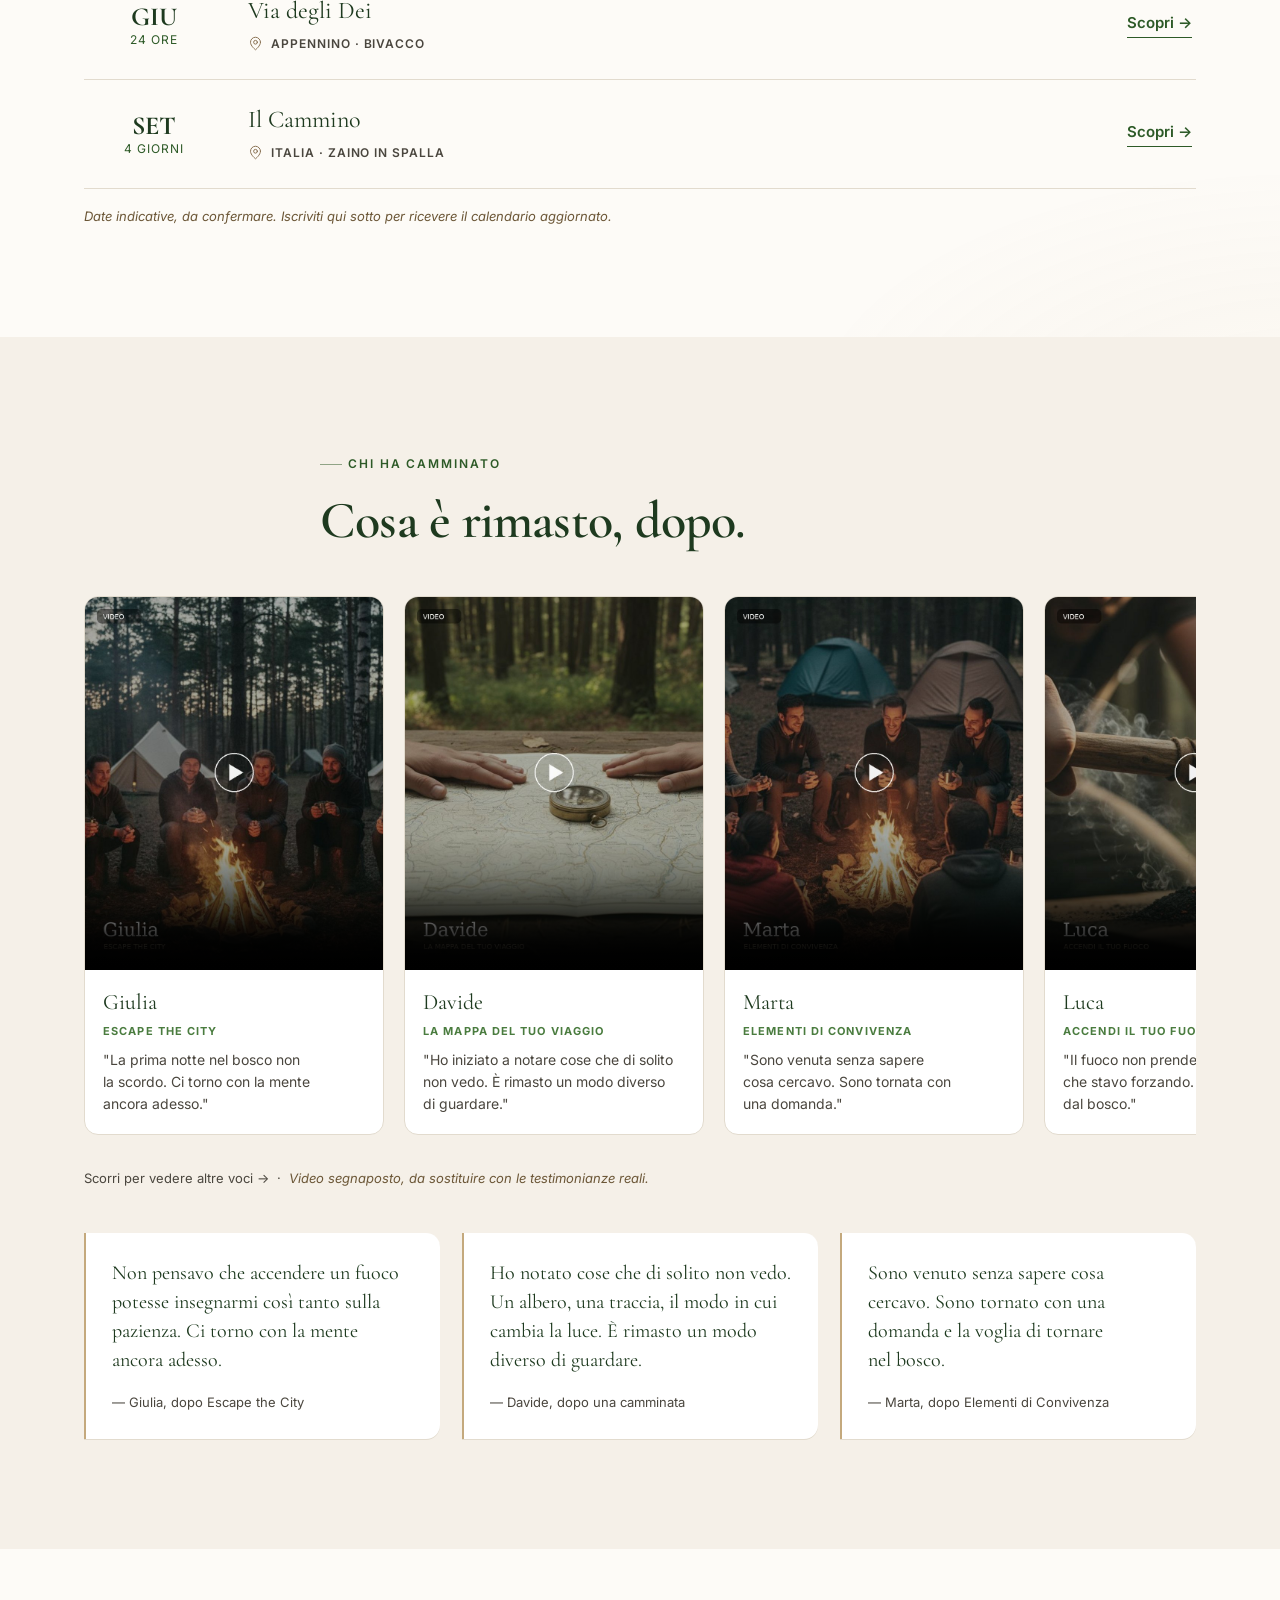
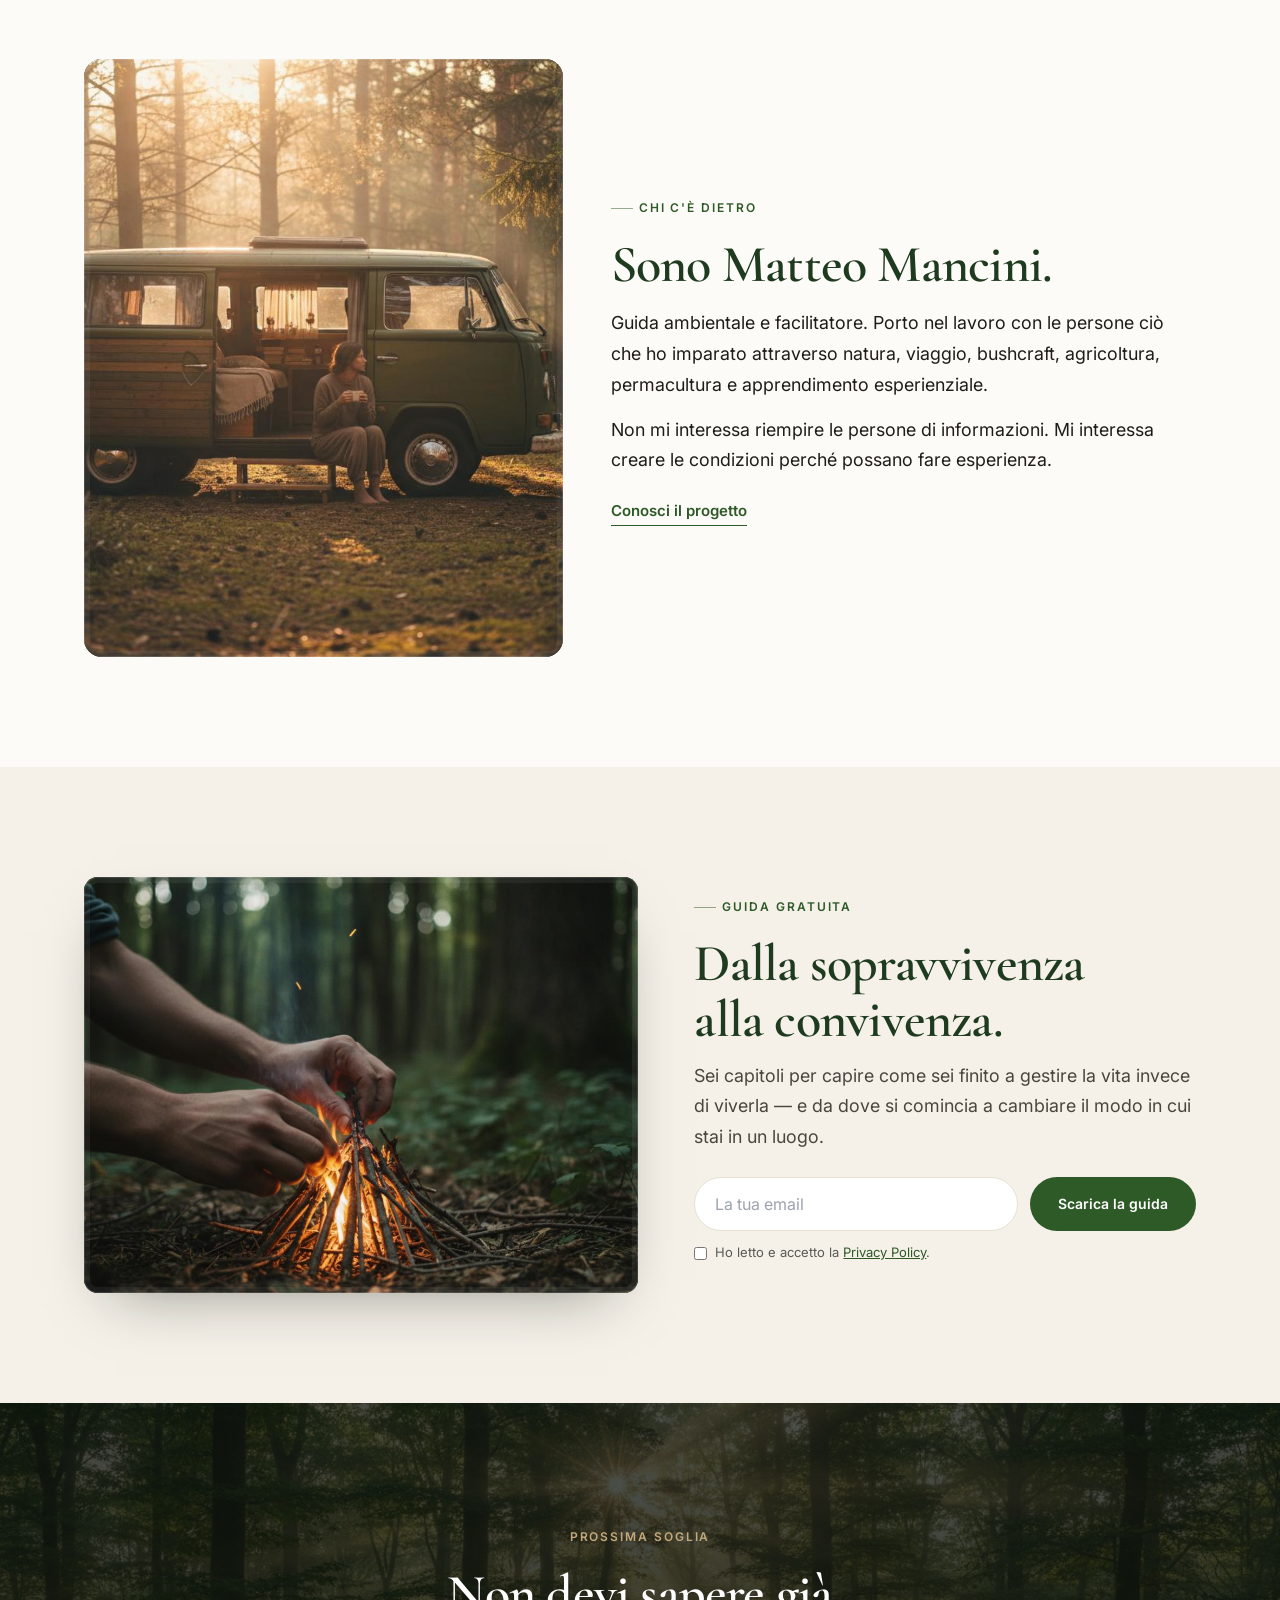
==== commit a82ece1e: "Revisione look & contenuti: leggibilità, ritmo, layout coerenti, menu sempre visibile - Titoli su fo" ====
--- a/index.html
+++ b/index.html
@@ -43,7 +43,45 @@
 <symbol id="i-message" viewBox="0 0 24 24"><path d="M7.9 20A9 9 0 1 0 4 16.1L2 22Z"/></symbol>
 <symbol id="i-tent" viewBox="0 0 24 24"><path d="M3.5 21 14 3M20.5 21 10 3M15.5 21 12 15l-3.5 6M2 21h20"/></symbol>
 </defs></svg>
-<div data-include="partials/header.html"></div>
+<!-- header condiviso (fonte: partials/header.html) -->
+<header class="site-header fixed top-0 left-0 right-0 z-50 h-[72px]" id="site-header">
+<div class="content-max-width h-full flex items-center justify-between">
+<a class="nav-logo font-display text-[22px] font-medium text-white" href="index.html">Abitare il sentiero</a>
+<nav class="hidden lg:flex items-center gap-8">
+<div class="nav-dropdown">
+<button aria-expanded="false" aria-haspopup="true" class="nav-link font-body text-sm font-medium tracking-wider text-white" id="exp-toggle">Esperienze</button>
+<div class="nav-dropdown-menu" id="exp-menu">
+<a href="escape-the-city.html">Escape the City</a>
+<a href="accendi-il-tuo-fuoco.html">Accendi il tuo Fuoco</a>
+<a href="la-mappa-del-tuo-viaggio.html">La Mappa del tuo Viaggio</a>
+<a href="via-degli-dei.html">Via degli Dei</a>
+<a href="cammino.html">Il Cammino</a>
+<a href="elementi-di-convivenza.html">Elementi di Convivenza</a>
+</div>
+</div>
+<a class="nav-link font-body text-sm font-medium tracking-wider text-white" href="chi-sono.html">Chi sono</a>
+<a class="nav-link font-body text-sm font-medium tracking-wider text-white" href="index.html#date">Date</a>
+<a class="nav-link font-body text-sm font-medium tracking-wider text-white" href="#contatti">Contatti</a>
+</nav>
+<a class="nav-cta hidden lg:inline-flex items-center gap-2 rounded-full px-5 py-3 font-body text-sm font-semibold tracking-wider bg-forest text-white hover:bg-forest-light transition-all duration-300" href="https://wa.me/+393667187733" rel="noopener noreferrer" target="_blank">Scrivimi</a>
+<button aria-label="Menu" class="nav-burger lg:hidden p-2 text-white" id="nav-burger" type="button">
+<svg fill="none" height="24" stroke="currentColor" stroke-linecap="round" stroke-width="2" viewbox="0 0 24 24" width="24"><path d="M4 5h16"></path><path d="M4 12h16"></path><path d="M4 19h16"></path></svg>
+</button>
+</div>
+<div class="mobile-menu" id="mobile-menu">
+<a href="index.html">Home</a>
+<a href="escape-the-city.html">Escape the City</a>
+<a href="accendi-il-tuo-fuoco.html">Accendi il tuo Fuoco</a>
+<a href="la-mappa-del-tuo-viaggio.html">La Mappa del tuo Viaggio</a>
+<a href="via-degli-dei.html">Via degli Dei</a>
+<a href="cammino.html">Il Cammino</a>
+<a href="elementi-di-convivenza.html">Elementi di Convivenza</a>
+<a href="chi-sono.html">Chi sono</a>
+<a href="index.html#date">Date</a>
+<a href="#contatti">Contatti</a>
+<a class="mobile-cta" href="https://wa.me/+393667187733" rel="noopener noreferrer" target="_blank">Scrivimi su WhatsApp</a>
+</div>
+</header>
 <main>
 
   <!-- 01 — HERO -->
@@ -186,16 +224,14 @@
     </div>
   </section>
 
-  <!-- 08 — TESTA · CUORE · MANI -->
-  <section class="ais-photopanel" id="metodo">
-    <div class="ais-photopanel__bg"><img alt="Cammino nel bosco" src="images/full-cammino.jpg"/></div>
-    <div class="ais-photopanel__scrim"></div>
+  <!-- 08 — TESTA · CUORE · MANI (blocco verde) -->
+  <section class="ais-sec ais-sec--forest" id="metodo">
     <div class="ais-wrap">
       <div class="ais-narrow ais-center">
-        <span class="ais-eyebrow ais-eyebrow--onphoto">Il metodo</span>
+        <span class="ais-eyebrow">Il metodo</span>
         <h2 class="ais-display" style="color:#fff">Impariamo con tutto il corpo.</h2>
       </div>
-      <div class="ais-triptych ais-triptych--glass">
+      <div class="ais-triptych">
         <div class="ais-triptych__c"><svg class="ais-ico ais-triptych__ico"><use href="#i-idea"></use></svg><h3>Testa</h3><p>Capire. Osservare. Fare domande. Collegare.</p></div>
         <div class="ais-triptych__c"><svg class="ais-ico ais-triptych__ico"><use href="#i-heart"></use></svg><h3>Cuore</h3><p>Sentire. Lasciarsi sorprendere. Entrare in relazione. Attribuire significato.</p></div>
         <div class="ais-triptych__c"><svg class="ais-ico ais-triptych__ico"><use href="#i-hand"></use></svg><h3>Mani</h3><p>Fare. Costruire. Sperimentare. Provare.</p></div>
@@ -267,10 +303,12 @@
     </div>
   </section>
 
-  <!-- 13 — DAL FARE ALLO STARE -->
-  <section class="ais-sec ais-sec--cream ais-sec--tint">
+  <!-- 13 — DAL FARE ALLO STARE (la filosofia, statement verde) -->
+  <section class="ais-statement">
     <div class="ais-wrap ais-center">
-      <span class="ais-eyebrow">Dal fare allo stare</span>
+      <span class="ais-eyebrow">La filosofia</span>
+      <h2 class="ais-display" style="color:#fff;max-width:720px;margin:14px auto 0">Dal fare, allo stare.</h2>
+      <p class="ais-lead ais-narrow" style="margin:18px auto 0">Tutto quello che facciamo insieme serve a una cosa sola: passare dal <em>fare</em> per ottenere, allo <em>stare</em> presenti in ciò che accade.</p>
       <div class="ais-flow">
         <span class="ais-flow__s">Fare</span><span class="ais-flow__a">↓</span>
         <span class="ais-flow__s">Osservare</span><span class="ais-flow__a">↓</span>
@@ -279,7 +317,7 @@
         <span class="ais-flow__s">Tornare</span><span class="ais-flow__a">↓</span>
         <span class="ais-flow__s">Abitare</span>
       </div>
-      <p class="ais-lead ais-muted ais-narrow" style="margin-top:30px">La prima volta vieni per fare esperienza. Poi qualcosa comincia a diventare familiare. Un'esperienza diventa una relazione.</p>
+      <p class="ais-lead ais-narrow" style="margin-top:34px;color:rgba(255,255,255,.82)">La prima volta vieni per fare esperienza. Poi qualcosa comincia a diventare familiare. Un'esperienza diventa una relazione.</p>
     </div>
   </section>
 
@@ -405,7 +443,8 @@
   </section>
 
 </main>
-<div data-include="partials/footer.html"></div>
+<!-- footer condiviso (fonte: partials/footer.html) -->
+<footer class="bg-forest-deep pt-16 pb-10" id="contatti"><div class="content-max-width"><div class="grid grid-cols-1 md:grid-cols-4 gap-10"><div><a class="font-display text-2xl text-white" href="#abitare">Abitare il sentiero</a><p class="font-body text-sm text-white/50 mt-2">Esci dalla modalità sopravvivenza.</p><div class="flex items-center gap-4 mt-4"><a aria-label="Instagram" class="text-white/50 hover:text-white transition-colors" href="https://instagram.com/abitareilsentiero" rel="noopener noreferrer" target="_blank"><svg fill="none" height="20" stroke="currentColor" stroke-linecap="round" stroke-linejoin="round" stroke-width="2" viewbox="0 0 24 24" width="20"><rect height="20" rx="5" ry="5" width="20" x="2" y="2"></rect><path d="M16 11.37A4 4 0 1 1 12.63 8 4 4 0 0 1 16 11.37z"></path><line x1="17.5" x2="17.51" y1="6.5" y2="6.5"></line></svg></a><a aria-label="Facebook" class="text-white/50 hover:text-white transition-colors" href="https://facebook.com/abitareilsentiero" rel="noopener noreferrer" target="_blank"><svg fill="none" height="20" stroke="currentColor" stroke-linecap="round" stroke-linejoin="round" stroke-width="2" viewbox="0 0 24 24" width="20"><path d="M18 2h-3a5 5 0 0 0-5 5v3H7v4h3v8h4v-8h3l1-4h-4V7a1 1 0 0 1 1-1h3z"></path></svg></a><a aria-label="LinkedIn" class="text-white/50 hover:text-white transition-colors" href="https://linkedin.com/in/matteo-mancini-outdoor" rel="noopener noreferrer" target="_blank"><svg fill="none" height="20" stroke="currentColor" stroke-linecap="round" stroke-linejoin="round" stroke-width="2" viewbox="0 0 24 24" width="20"><path d="M16 8a6 6 0 0 1 6 6v7h-4v-7a2 2 0 0 0-2-2 2 2 0 0 0-2 2v7h-4v-7a6 6 0 0 1 6-6z"></path><rect height="12" width="4" x="2" y="9"></rect><circle cx="4" cy="4" r="2"></circle></svg></a></div></div><div><p class="font-body text-[10px] font-semibold uppercase tracking-[0.15em] text-earth mb-4">Esperienze</p><div class="flex flex-col gap-2.5"><a class="font-body text-sm text-white/60 hover:text-white transition-colors" href="escape-the-city.html">Escape the City</a><a class="font-body text-sm text-white/60 hover:text-white transition-colors" href="accendi-il-tuo-fuoco.html">Accendi il tuo Fuoco</a><a class="font-body text-sm text-white/60 hover:text-white transition-colors" href="la-mappa-del-tuo-viaggio.html">La Mappa del tuo Viaggio</a><a class="font-body text-sm text-white/60 hover:text-white transition-colors" href="via-degli-dei.html">Via degli Dei</a><a class="font-body text-sm text-white/60 hover:text-white transition-colors" href="cammino.html">Il Cammino</a><a class="font-body text-sm text-white/60 hover:text-white transition-colors" href="elementi-di-convivenza.html">Elementi di Convivenza</a></div></div><div><p class="font-body text-[10px] font-semibold uppercase tracking-[0.15em] text-earth mb-4">Navigazione</p><div class="flex flex-col gap-2.5"><a class="font-body text-sm text-white/60 hover:text-white transition-colors" href="#abitare">Home</a><a class="font-body text-sm text-white/60 hover:text-white transition-colors" href="chi-sono.html">Chi sono</a><a class="font-body text-sm text-white/60 hover:text-white transition-colors" href="#date">Date</a><a class="font-body text-sm text-white/60 hover:text-white transition-colors" href="#contatti">Contatti</a></div></div><div><p class="font-body text-[10px] font-semibold uppercase tracking-[0.15em] text-earth mb-4">Contatti</p><div class="flex flex-col gap-2.5"><a class="font-body text-sm text-white/60 hover:text-white transition-colors flex items-center gap-2" href="https://wa.me/+393667187733" rel="noopener noreferrer" target="_blank">+39 3667187733</a><a class="font-body text-sm text-white/60 hover:text-white transition-colors" href="mailto:abitareilsentiero@gmail.com">abitareilsentiero@gmail.com</a><a class="font-body text-sm text-white/60 hover:text-white transition-colors" href="https://instagram.com/abitareilsentiero" rel="noopener noreferrer" target="_blank">@abitareilsentiero</a></div></div></div><div class="mt-12 pt-6 border-t border-white/10 flex flex-col sm:flex-row items-center justify-between gap-4"><p class="font-body text-[13px] text-white/30">© 2026 Abitare il Sentiero. Tutti i diritti riservati.</p><p class="font-body text-[13px] text-white/30">Fatto con cura da Matteo Mancini</p></div></div><div class="footer-legal content-max-width"><a href="privacy.html">Privacy Policy</a><span aria-hidden="true">·</span><a href="cookie-policy.html">Cookie Policy</a><span aria-hidden="true">·</span><button class="footer-legal-btn" id="manage-cookies" type="button">Gestisci cookie</button></div></footer>
 
 <script src="config.js"></script>
 <script src="site.js"></script>
--- a/styles.css
+++ b/styles.css
@@ -14,6 +14,13 @@
 .nav-dropdown-menu{position:absolute;top:calc(100% + 14px);left:0;min-width:240px;background:#fff;border-radius:14px;
   box-shadow:0 16px 44px rgba(0,0,0,.14);padding:8px;opacity:0;visibility:hidden;transform:translateY(8px);
   transition:opacity .2s ease,transform .2s ease,visibility .2s;z-index:60;}
+/* Ponte invisibile che copre lo spazio tra il bottone e la tendina: così spostando
+   il mouse dal link alla tendina non si attraversa un "vuoto" che la richiude. */
+.nav-dropdown-menu::before{content:"";position:absolute;left:0;right:0;top:-16px;height:16px;background:transparent;}
+/* La tendina resta aperta finché il mouse è sul link, sul ponte o sulla tendina
+   (hover sull'intero contenitore) oppure quando un elemento interno ha il focus. */
+.nav-dropdown:hover .nav-dropdown-menu,
+.nav-dropdown:focus-within .nav-dropdown-menu,
 .nav-dropdown-menu.open{opacity:1;visibility:visible;transform:translateY(0);}
 .nav-dropdown-menu a{display:block;padding:11px 14px;border-radius:9px;color:rgb(45 90 39);font-size:14px;
   font-family:Inter,system-ui,sans-serif;text-decoration:none;transition:background .15s ease;}
@@ -158,9 +165,10 @@
 .ais-hero__inner{position:relative;z-index:2;text-align:center;padding:120px 24px 64px;max-width:900px;}
 .ais-hero__eyebrow{color:var(--ais-earth);letter-spacing:.16em;}
 .ais-hero__title{font-family:"Cormorant Garamond",Georgia,serif;font-weight:600;color:#fff;
-  font-size:clamp(40px,8vw,88px);line-height:1.02;letter-spacing:-.02em;margin:0;}
-.ais-hero__sub{font-family:"Cormorant Garamond",Georgia,serif;font-style:italic;color:var(--ais-forest-light);
-  font-size:clamp(24px,4.5vw,44px);line-height:1.1;margin:.2em 0 0;}
+  font-size:clamp(40px,8vw,88px);line-height:1.02;letter-spacing:-.02em;margin:0;
+  text-shadow:0 2px 30px rgba(12,20,12,.45);}
+.ais-hero__sub{font-family:"Cormorant Garamond",Georgia,serif;font-style:italic;color:#f3efe6;
+  font-size:clamp(24px,4.5vw,44px);line-height:1.1;margin:.2em 0 0;text-shadow:0 2px 24px rgba(12,20,12,.5);}
 .ais-hero__lead{font-family:Inter,system-ui,sans-serif;color:rgba(255,255,255,.72);font-size:clamp(16px,2vw,19px);
   line-height:1.6;max-width:620px;margin:22px auto 0;}
 .ais-microrow{margin:22px auto 0;font-family:Inter,system-ui,sans-serif;font-size:13px;letter-spacing:.04em;
@@ -196,7 +204,8 @@
 .ais-contrast li{padding:16px 0;border-top:1px solid rgba(255,255,255,.16);
   font-family:"Cormorant Garamond",Georgia,serif;font-size:clamp(20px,2.6vw,26px);line-height:1.25;color:#fff;}
 .ais-contrast li b{font-weight:600;}
-.ais-contrast li span{display:block;font-size:.7em;color:rgba(255,255,255,.6);font-style:italic;}
+.ais-contrast li span{display:block;margin-top:3px;font-family:Inter,system-ui,sans-serif;
+  font-size:14.5px;line-height:1.5;color:rgba(255,255,255,.82);font-style:normal;letter-spacing:.005em;}
 @media(max-width:640px){.ais-contrast{grid-template-columns:1fr;}}
 
 /* MOSTRA → DOMANDA → SIGNIFICATO */
@@ -407,16 +416,16 @@
 .ais-triptych__c h3{color:#fff;}
 .ais-triptych__c p{color:rgba(255,255,255,.9);}
 
-/* ---- checks: marcatori a icona ---- */
-.ais-checks li{padding-left:34px;color:var(--ais-ink);}
-.ais-checks--yes li::before{content:"";width:20px;height:20px;border-radius:0;background:none;left:0;top:3px;
-  border:1.6px solid var(--ais-forest);-webkit-mask:none;}
-.ais-checks--yes li{position:relative;}
-.ais-checks--yes li::after{content:"";position:absolute;left:6px;top:8px;width:8px;height:4px;
-  border-left:1.6px solid var(--ais-forest);border-bottom:1.6px solid var(--ais-forest);transform:rotate(-45deg);}
-.ais-checks--no li::before{content:"";width:20px;height:20px;border-radius:0;background:none;left:0;top:3px;
-  border:1.6px solid var(--ais-earth-dark);}
-.ais-checks--no li::after{content:"";position:absolute;left:5px;top:12px;width:10px;height:1.6px;background:var(--ais-earth-dark);}
+/* ---- checks: badge a icona (SVG), più curati ---- */
+.ais-checks li{position:relative;padding-left:36px;color:var(--ais-ink);}
+/* "sì": pastiglia forest con spunta bianca */
+.ais-checks--yes li::before{content:"";position:absolute;left:0;top:1px;width:22px;height:22px;border:0;border-radius:50%;
+  background:center/contain no-repeat url("data:image/svg+xml,%3Csvg xmlns='http://www.w3.org/2000/svg' viewBox='0 0 24 24'%3E%3Ccircle cx='12' cy='12' r='11' fill='%232d5a27'/%3E%3Cpath d='M7 12.4l3.2 3.1L17 8.6' fill='none' stroke='%23ffffff' stroke-width='2.2' stroke-linecap='round' stroke-linejoin='round'/%3E%3C/svg%3E");}
+.ais-checks--yes li::after{content:none;}
+/* "no": cerchio earth con × discreta */
+.ais-checks--no li::before{content:"";position:absolute;left:0;top:1px;width:22px;height:22px;border:0;border-radius:50%;
+  background:center/contain no-repeat url("data:image/svg+xml,%3Csvg xmlns='http://www.w3.org/2000/svg' viewBox='0 0 24 24'%3E%3Ccircle cx='12' cy='12' r='11' fill='none' stroke='%238b7355' stroke-width='1.5'/%3E%3Cpath d='M8.6 8.6l6.8 6.8M15.4 8.6l-6.8 6.8' fill='none' stroke='%238b7355' stroke-width='1.7' stroke-linecap='round'/%3E%3C/svg%3E");opacity:.9;}
+.ais-checks--no li::after{content:none;}
 
 /* ---- flow: hairline stepper ---- */
 .ais-flow__a{color:var(--ais-earth);opacity:.8;}
@@ -539,10 +548,9 @@
 .ais-sec--tint{position:relative;}
 .ais-sec--tint::before{content:"";position:absolute;inset:0;pointer-events:none;z-index:0;
   background-image:
-    radial-gradient(1100px 520px at 12% -8%, rgba(45,90,39,.06), transparent 62%),
-    radial-gradient(900px 460px at 102% 108%, rgba(196,169,125,.10), transparent 60%),
-    url("data:image/svg+xml,%3Csvg%20xmlns%3D%27http%3A%2F%2Fwww.w3.org%2F2000%2Fsvg%27%20width%3D%27440%27%20height%3D%27280%27%3E%3Cg%20fill%3D%27none%27%20stroke%3D%27%232d5a27%27%20stroke-width%3D%271%27%3E%3Cpath%20d%3D%27M0%2048C120%2016%20320%2080%20440%2048%27%2F%3E%3Cpath%20d%3D%27M0%20104C140%2072%20300%20136%20440%20104%27%2F%3E%3Cpath%20d%3D%27M0%20160C120%20128%20320%20192%20440%20160%27%2F%3E%3Cpath%20d%3D%27M0%20216C140%20184%20300%20248%20440%20216%27%2F%3E%3C%2Fg%3E%3C%2Fsvg%3E");
-  background-repeat:no-repeat,no-repeat,repeat;background-size:auto,auto,440px 280px;
+    radial-gradient(1100px 520px at 12% -8%, rgba(45,90,39,.045), transparent 62%),
+    radial-gradient(900px 460px at 102% 108%, rgba(196,169,125,.07), transparent 60%);
+  background-repeat:no-repeat,no-repeat;
   opacity:.9;}
 .ais-sec--tint > *{position:relative;z-index:1;}
 
@@ -583,3 +591,36 @@
 .ais-glass--dark .ais-eyebrow{color:var(--ais-earth);}
 .ais-glasscard.ais-glass--dark .ais-display{color:#fff;}
 .ais-photopanel .ais-triptych__c h3{color:#fff;}
+
+/* ============================================================
+   v4 — revisione feedback: statement verde, timeline, rifiniture
+   ============================================================ */
+
+/* --- Flow "Dal fare allo stare" come statement su fondo verde --- */
+.ais-statement{background:var(--ais-forest-deep);color:#fff;text-align:center;padding:clamp(72px,10vw,120px) 0;position:relative;}
+.ais-statement .ais-eyebrow{color:var(--ais-earth);}
+.ais-statement .ais-lead{color:rgba(255,255,255,.82);}
+.ais-statement .ais-flow{max-width:640px;margin-top:36px;}
+.ais-statement .ais-flow__s{font-size:clamp(30px,5.2vw,52px);color:#fff;line-height:1.08;}
+.ais-statement .ais-flow__s:last-child{color:#efe6d4;font-style:italic;}
+.ais-statement .ais-flow__a{color:var(--ais-earth);font-size:22px;opacity:.9;margin:6px 0;}
+
+/* --- Timeline della storia (Chi Sono), con immagini --- */
+.ais-timeline{margin:52px 0 0;position:relative;display:grid;gap:0;}
+.ais-tl{display:grid;grid-template-columns:1fr 1fr;gap:clamp(24px,5vw,64px);align-items:center;
+  padding:clamp(28px,4vw,44px) 0;position:relative;}
+.ais-tl+.ais-tl{border-top:1px solid var(--ais-line);}
+.ais-tl__media{position:relative;border-radius:16px;overflow:hidden;aspect-ratio:4/3;
+  box-shadow:0 18px 44px rgba(31,41,25,.14);}
+.ais-tl__media img{width:100%;height:100%;object-fit:cover;display:block;}
+.ais-tl__yr{font-family:Inter,system-ui,sans-serif;font-size:12px;font-weight:700;letter-spacing:.16em;
+  text-transform:uppercase;color:var(--ais-moss);display:inline-flex;align-items:center;gap:.55em;margin-bottom:10px;}
+.ais-tl__yr::before{content:"";width:22px;height:1px;background:currentColor;opacity:.6;}
+.ais-tl__t{font-family:"Cormorant Garamond",Georgia,serif;font-size:clamp(24px,3.4vw,34px);
+  line-height:1.15;color:var(--ais-forest-deep);margin:0 0 10px;}
+.ais-tl__d{font-family:Inter,system-ui,sans-serif;font-size:16px;line-height:1.7;color:var(--ais-ink-2);margin:0;}
+.ais-tl:nth-child(even) .ais-tl__media{order:2;}
+@media(max-width:760px){
+  .ais-tl{grid-template-columns:1fr;gap:18px;}
+  .ais-tl:nth-child(even) .ais-tl__media{order:0;}
+}
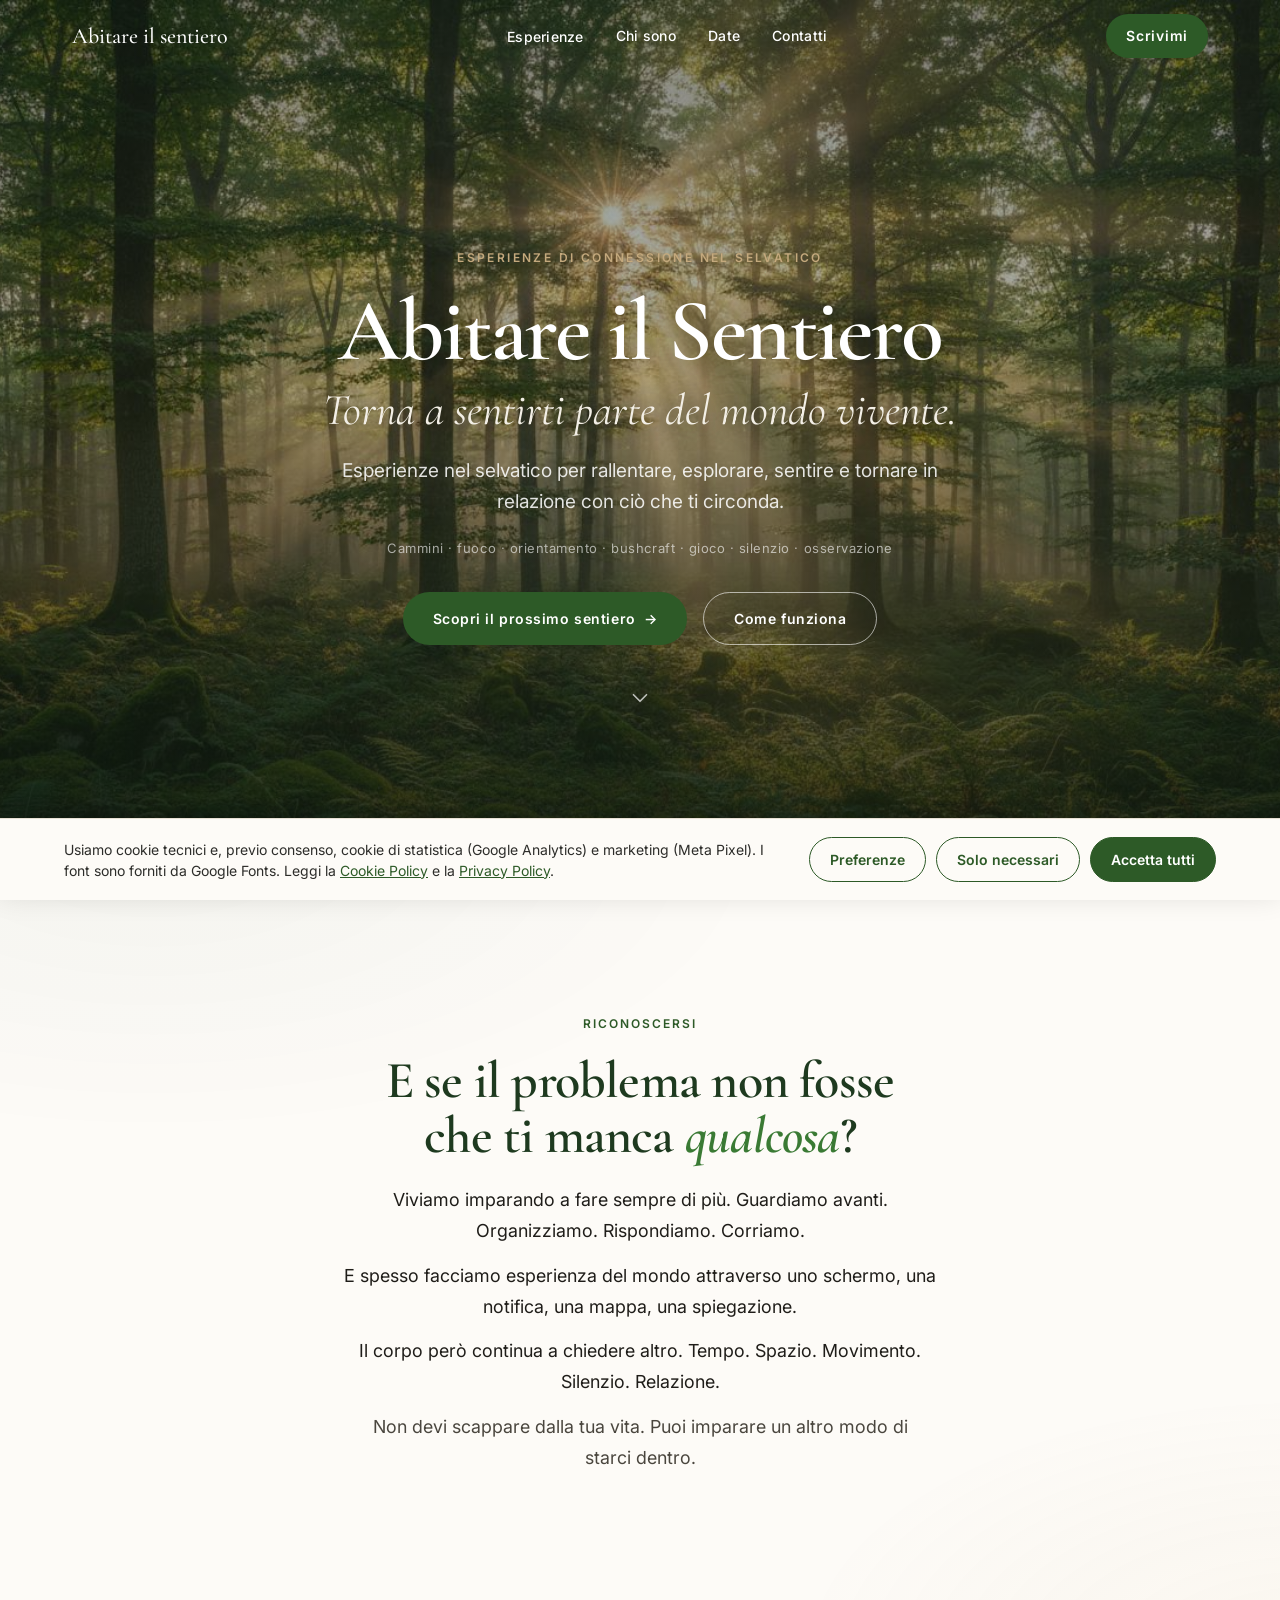
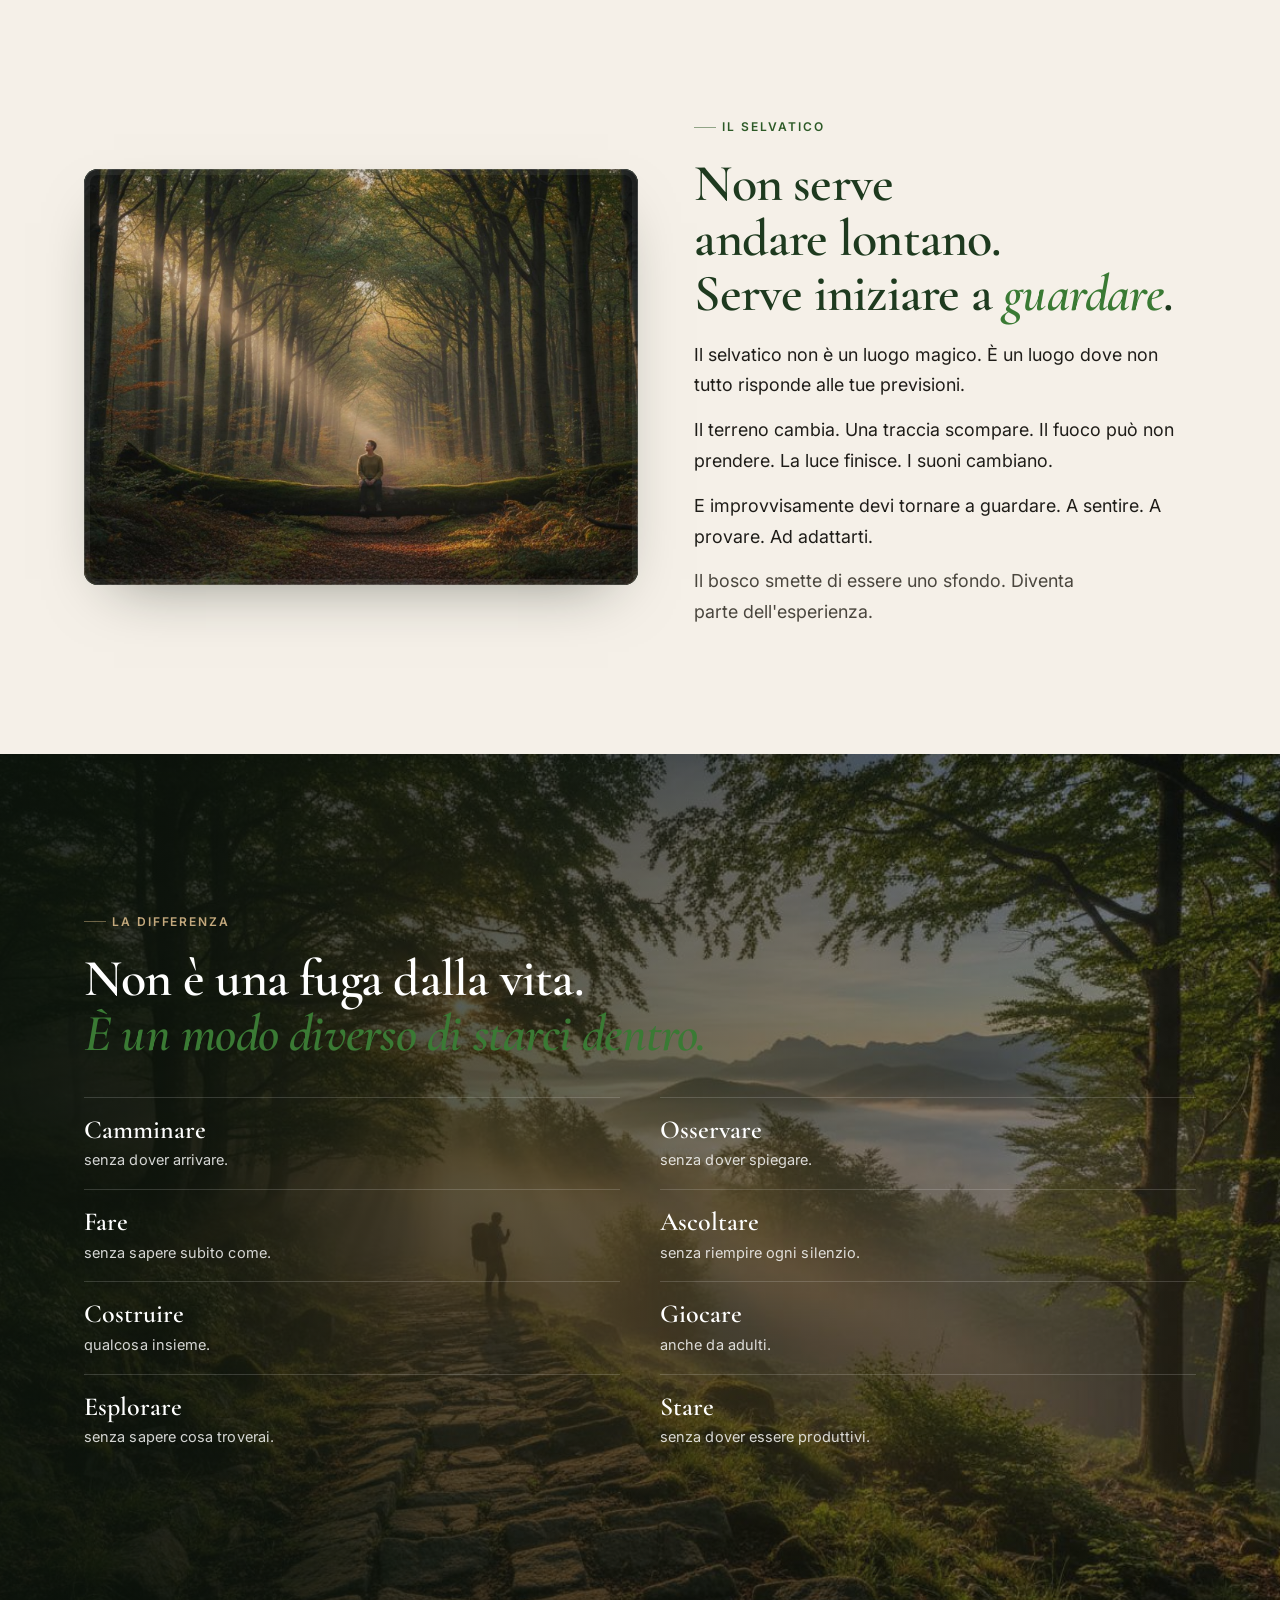
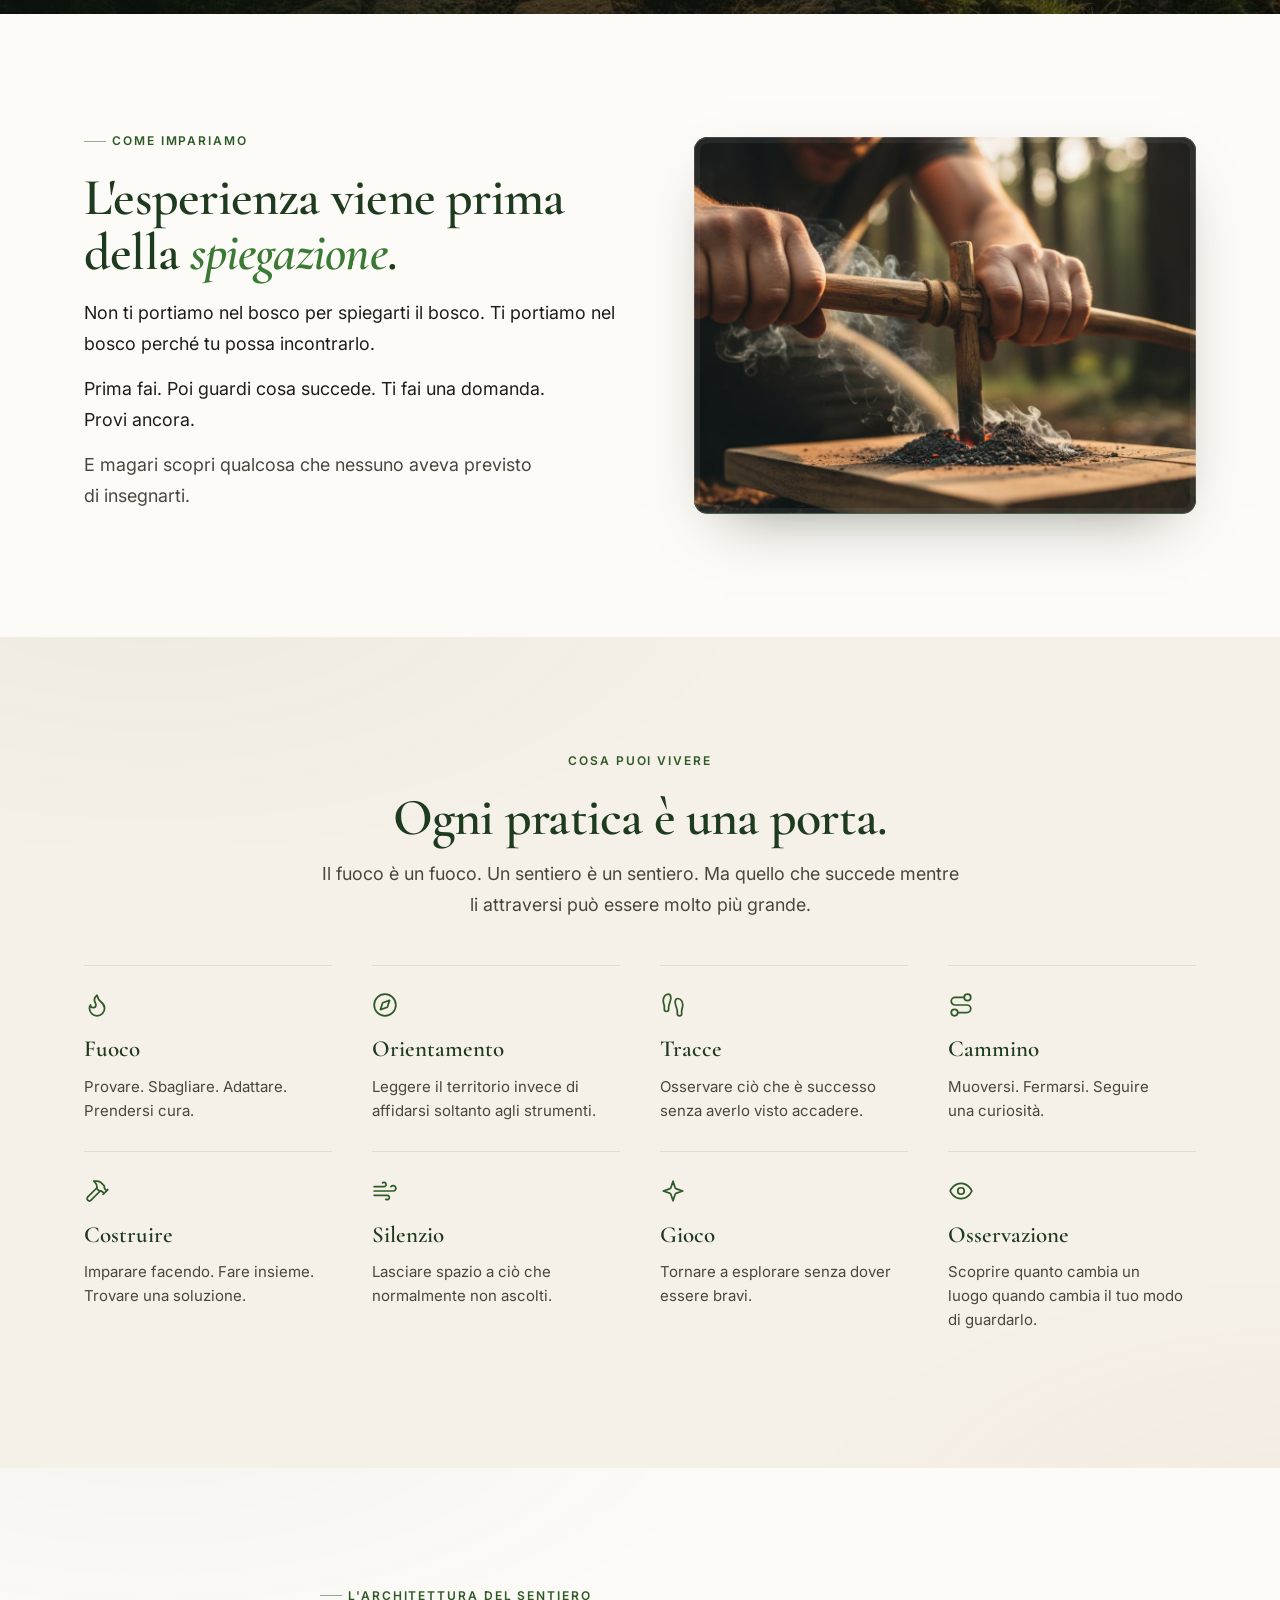
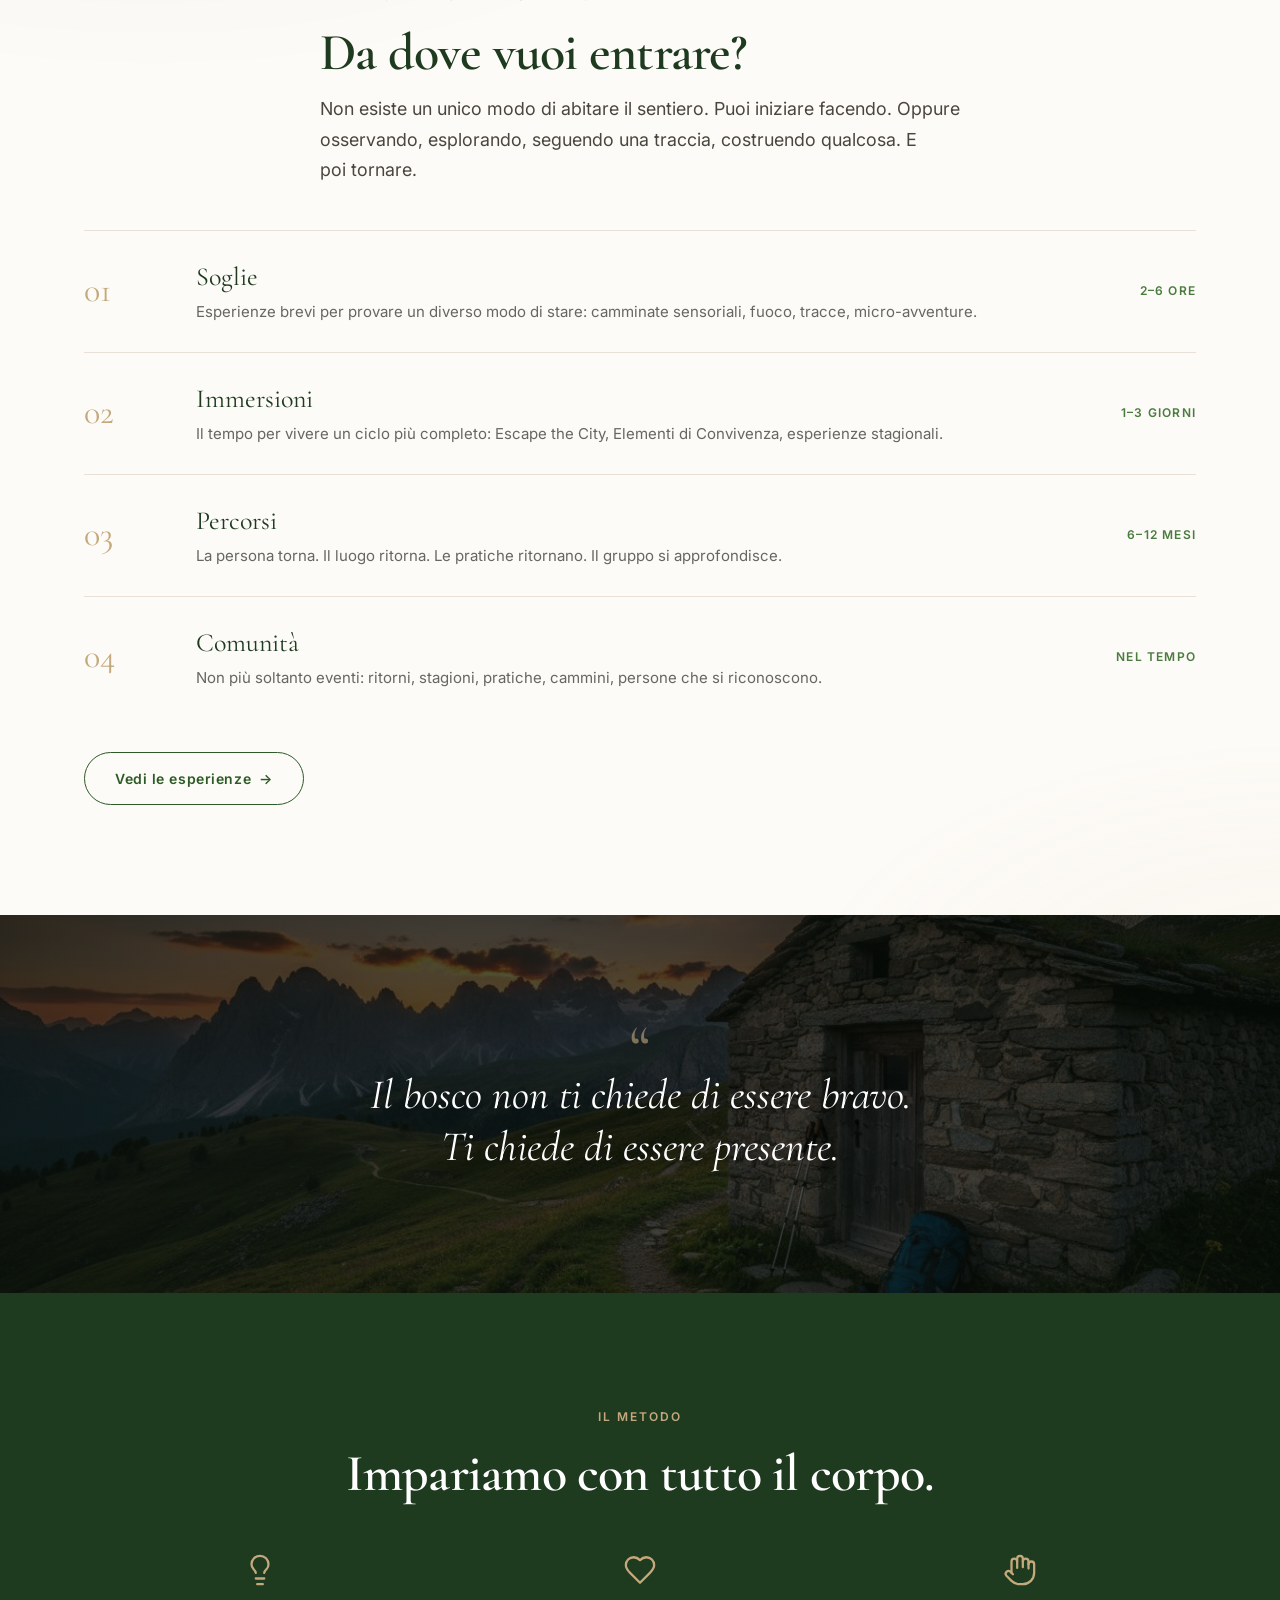
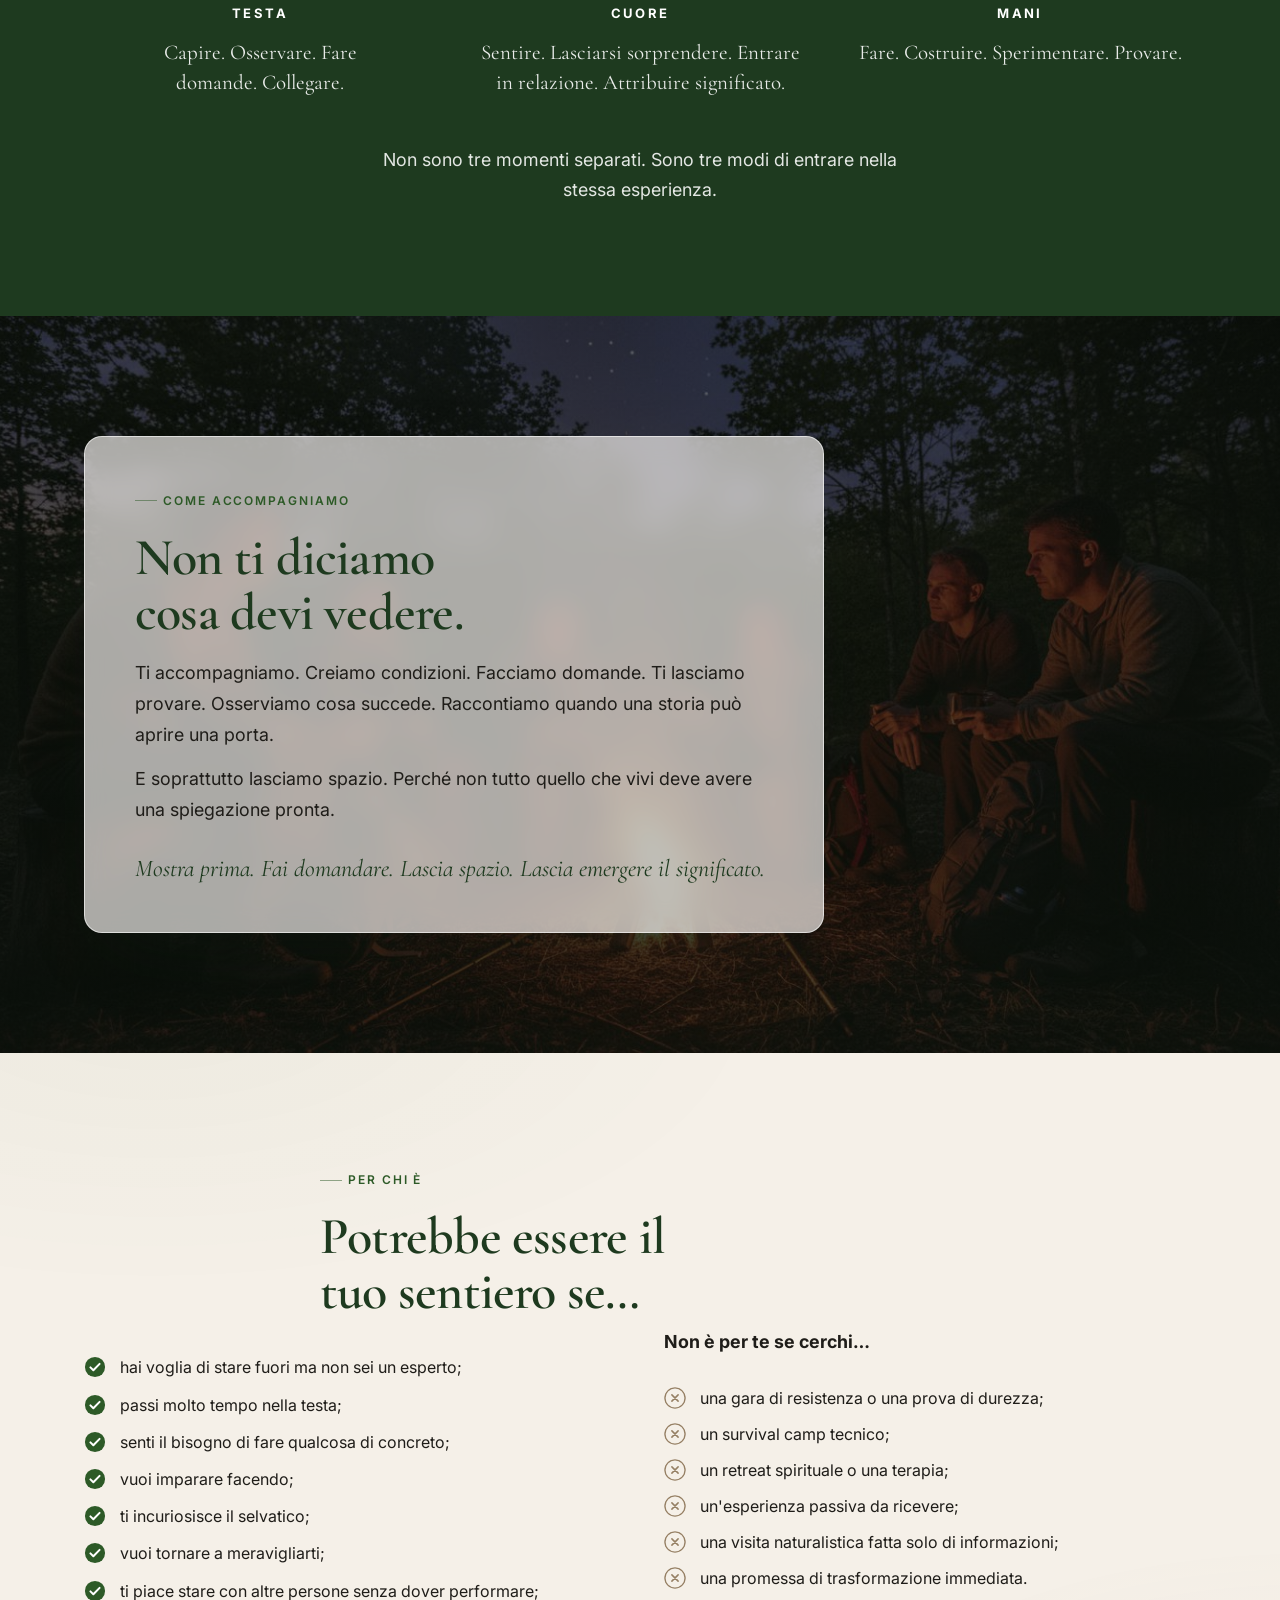
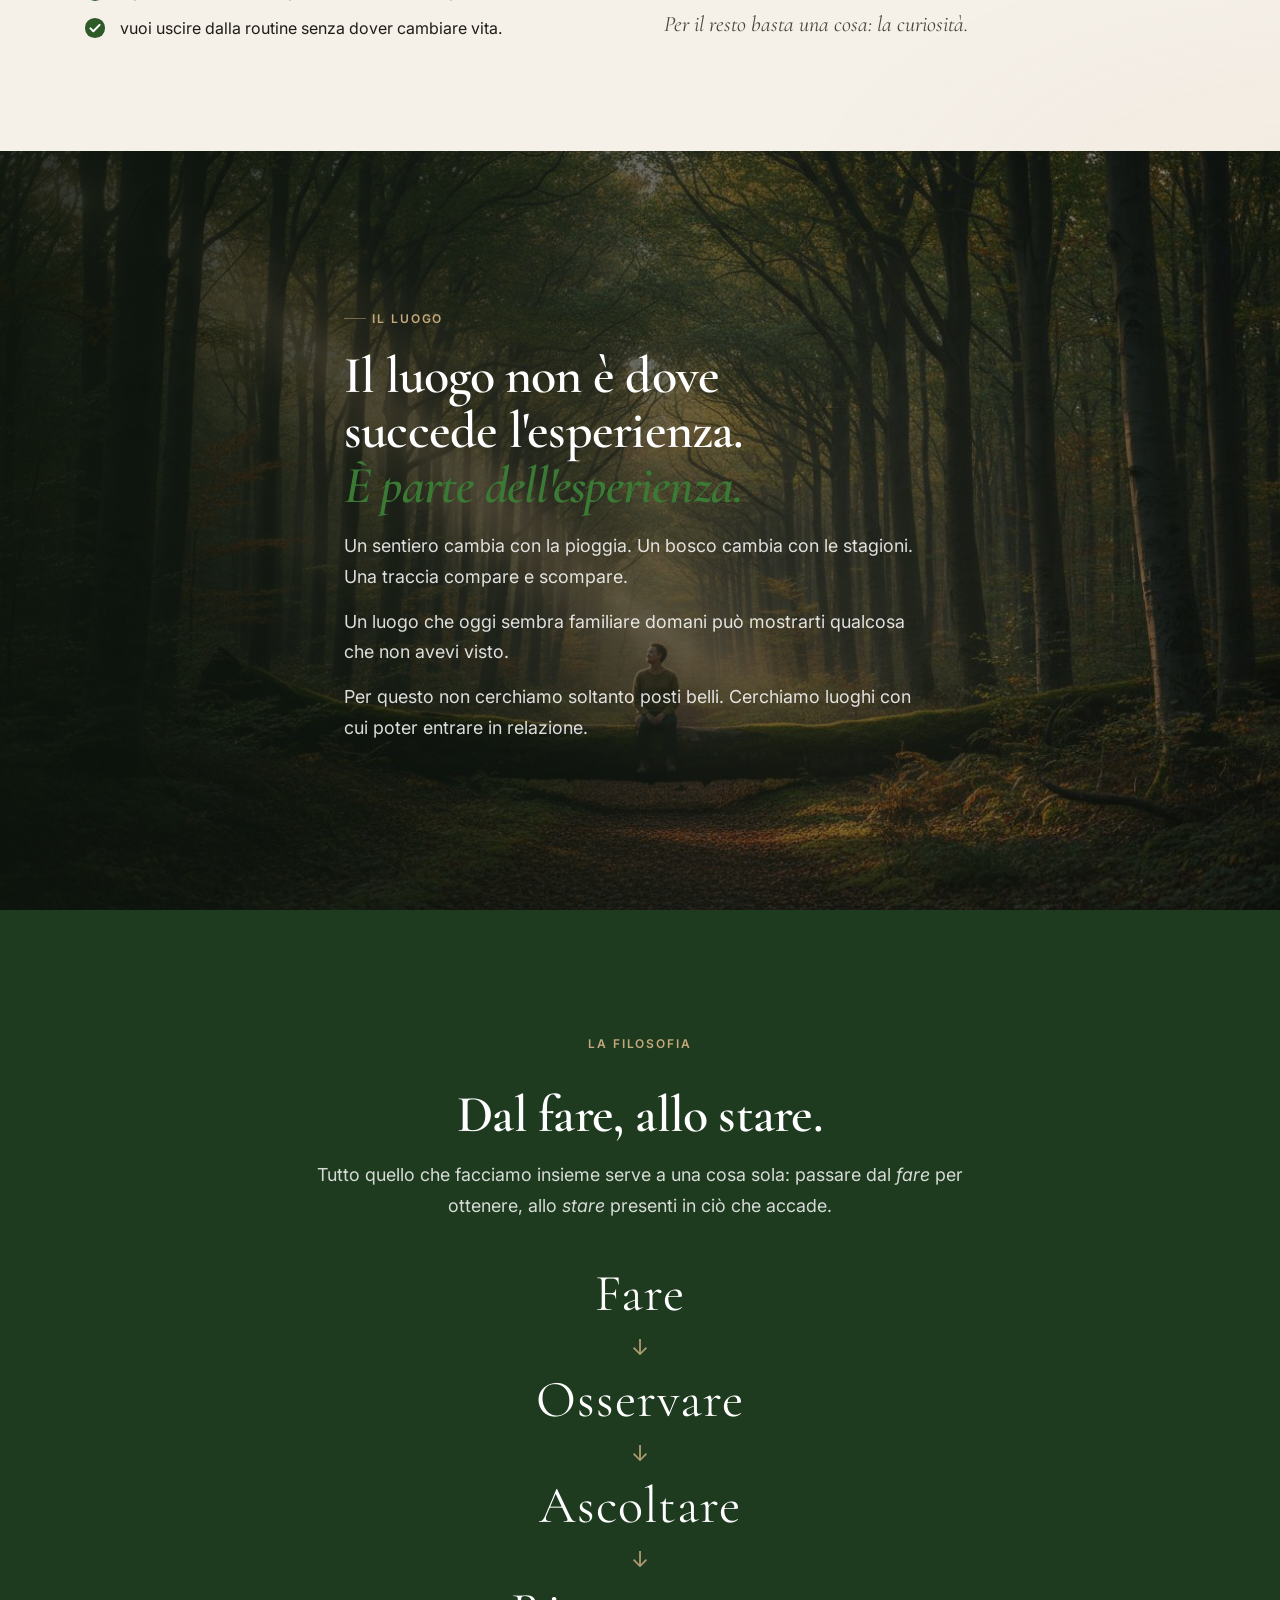
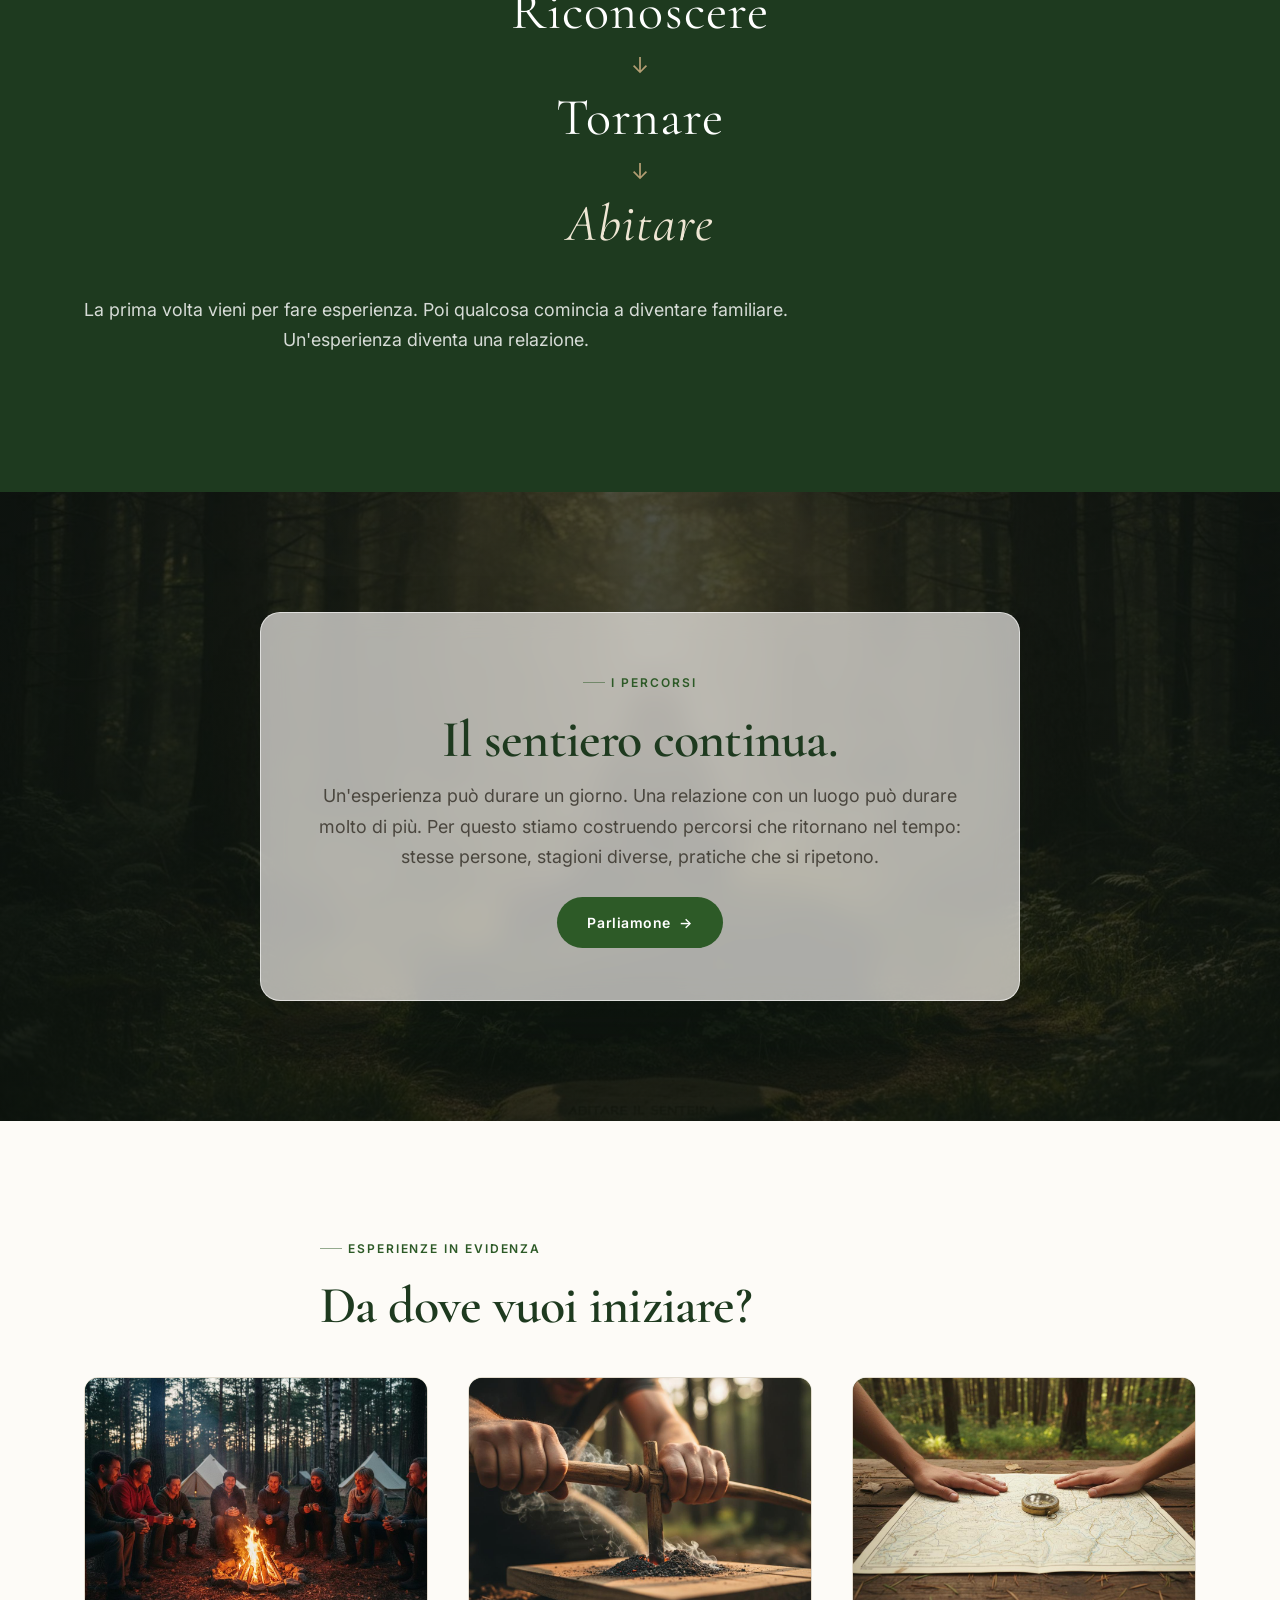
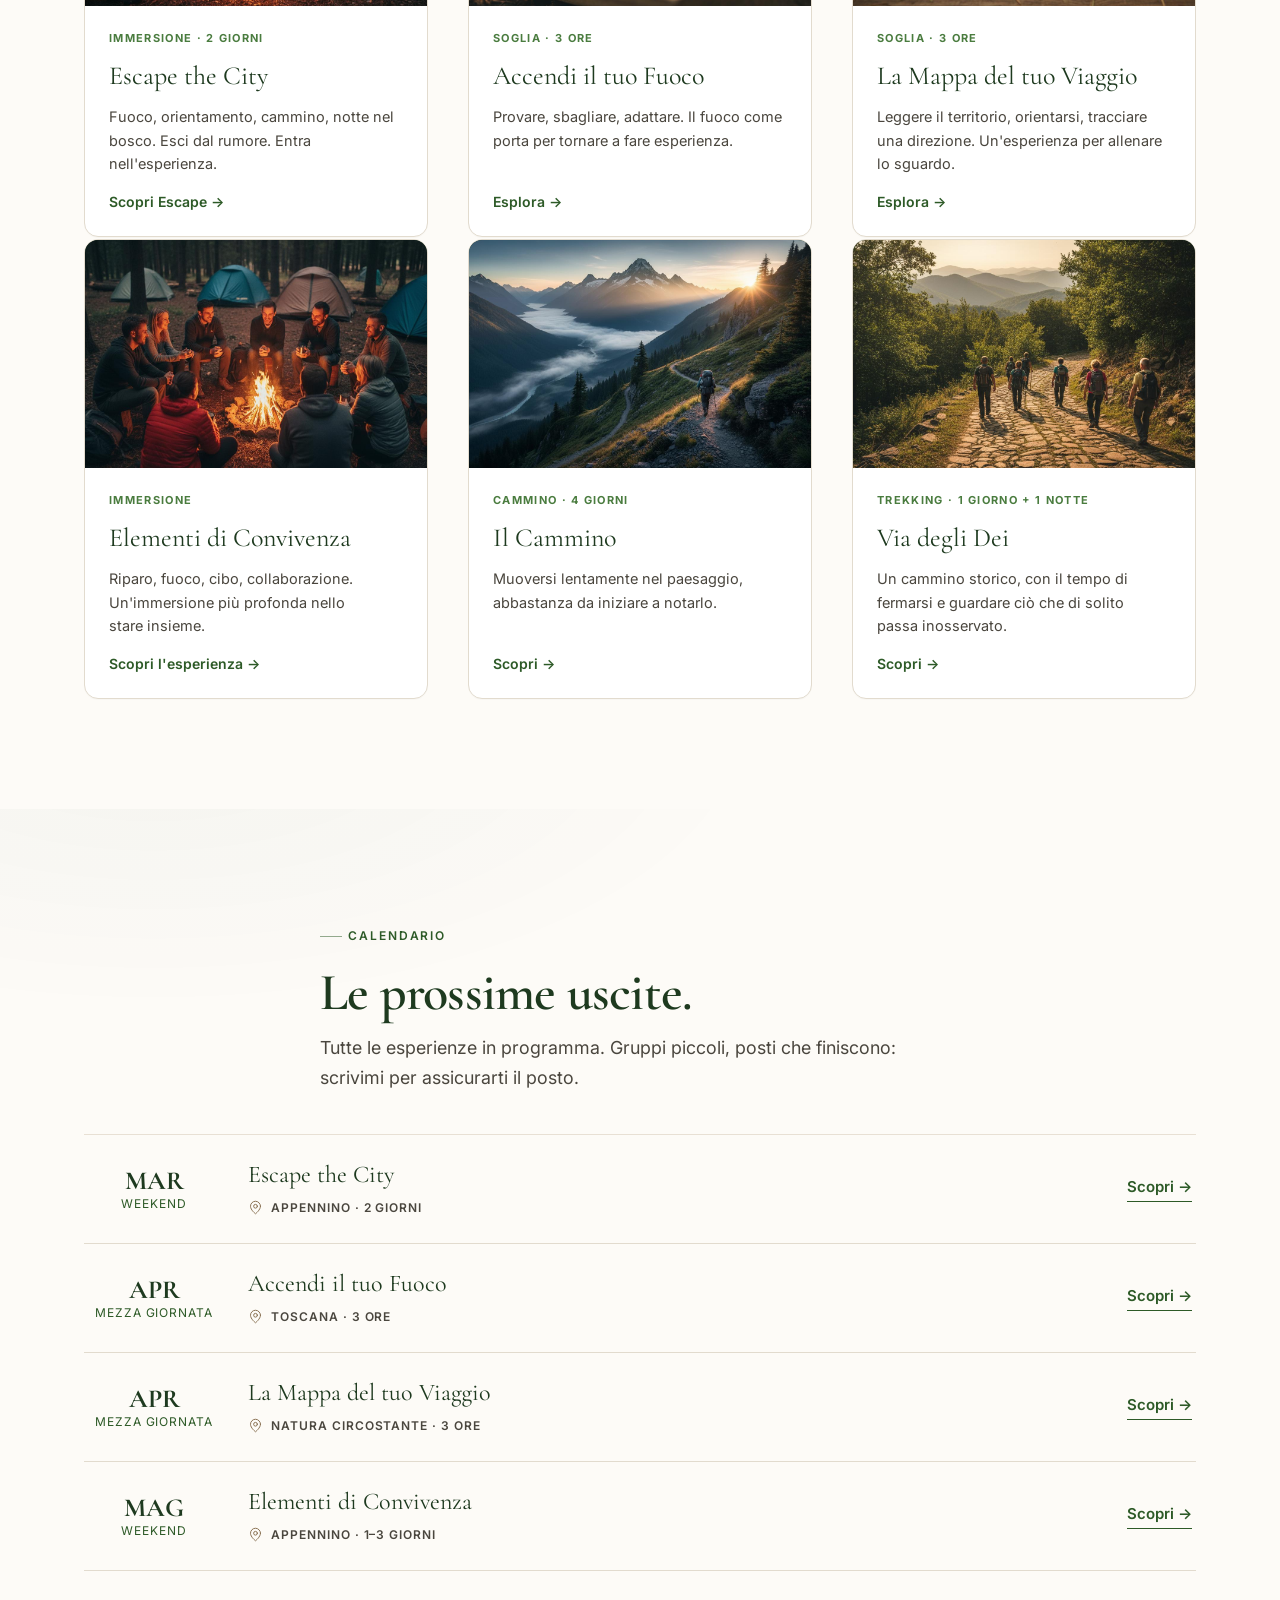
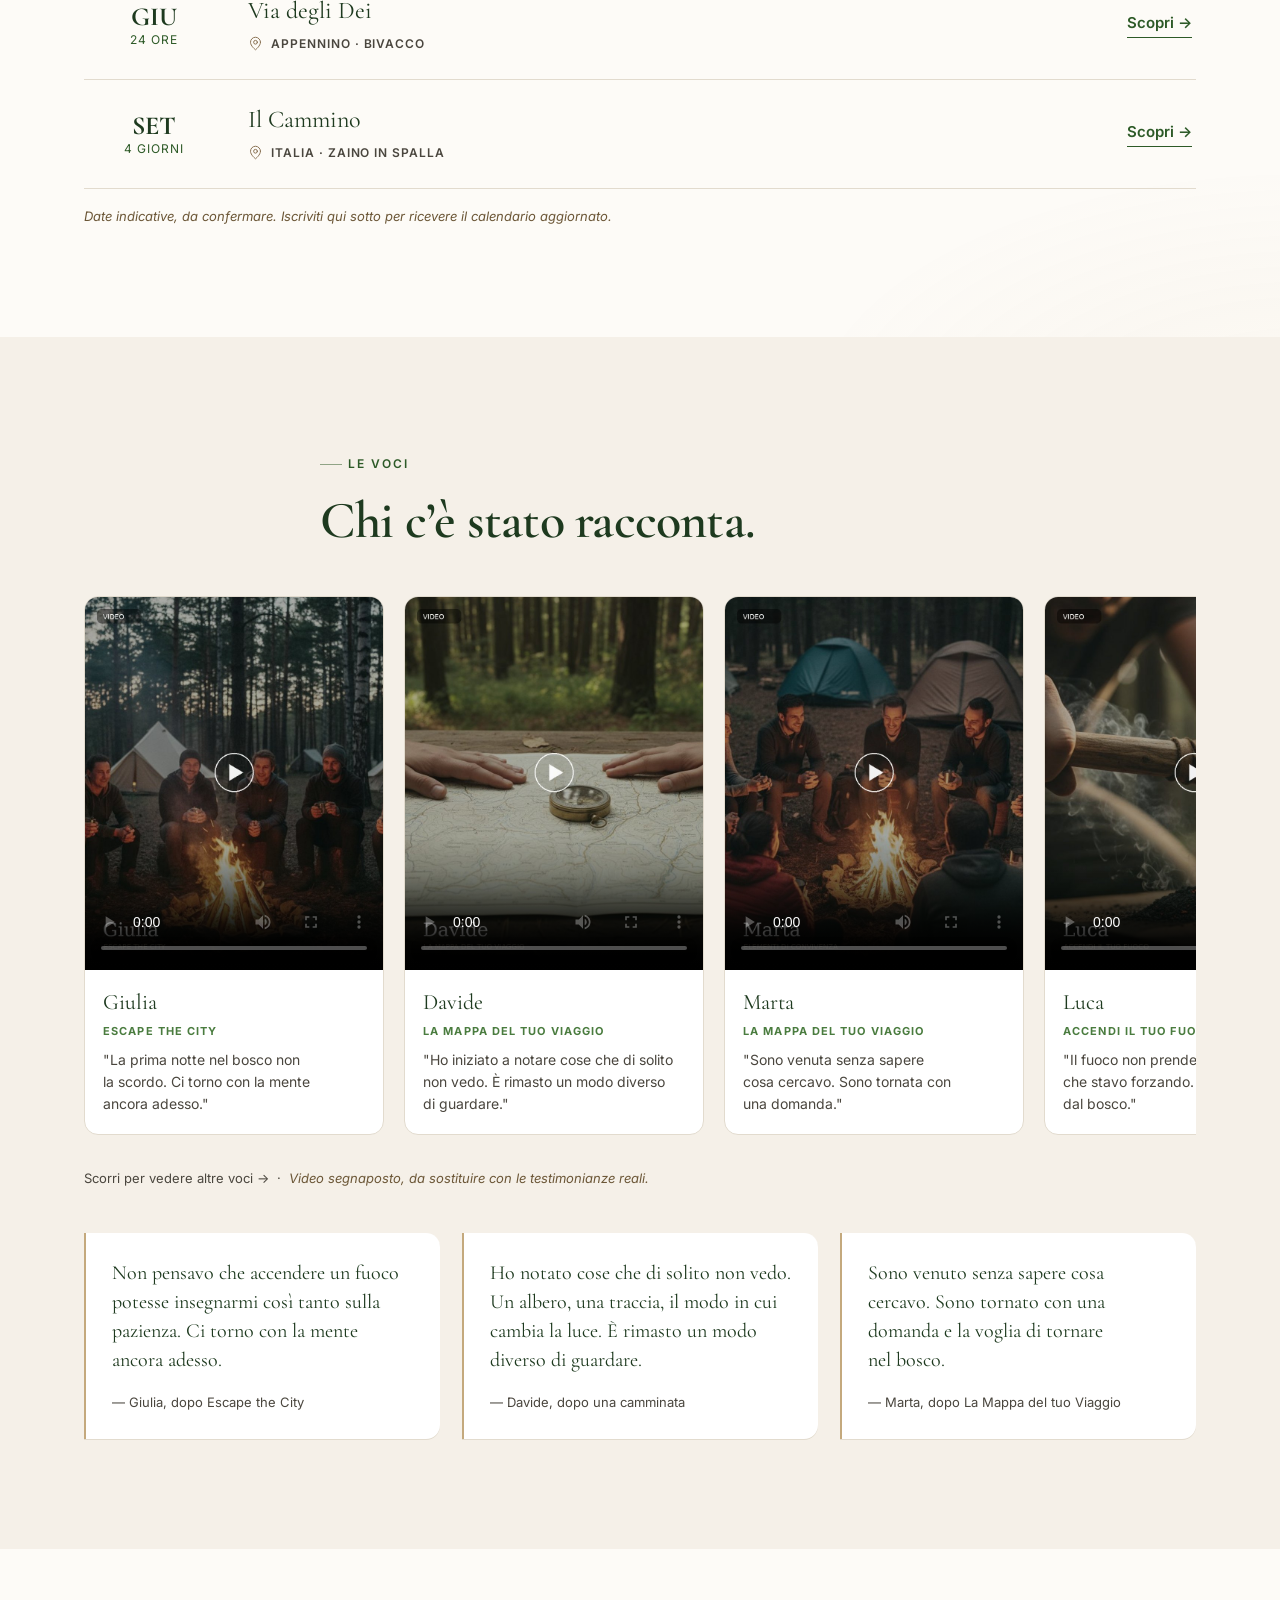
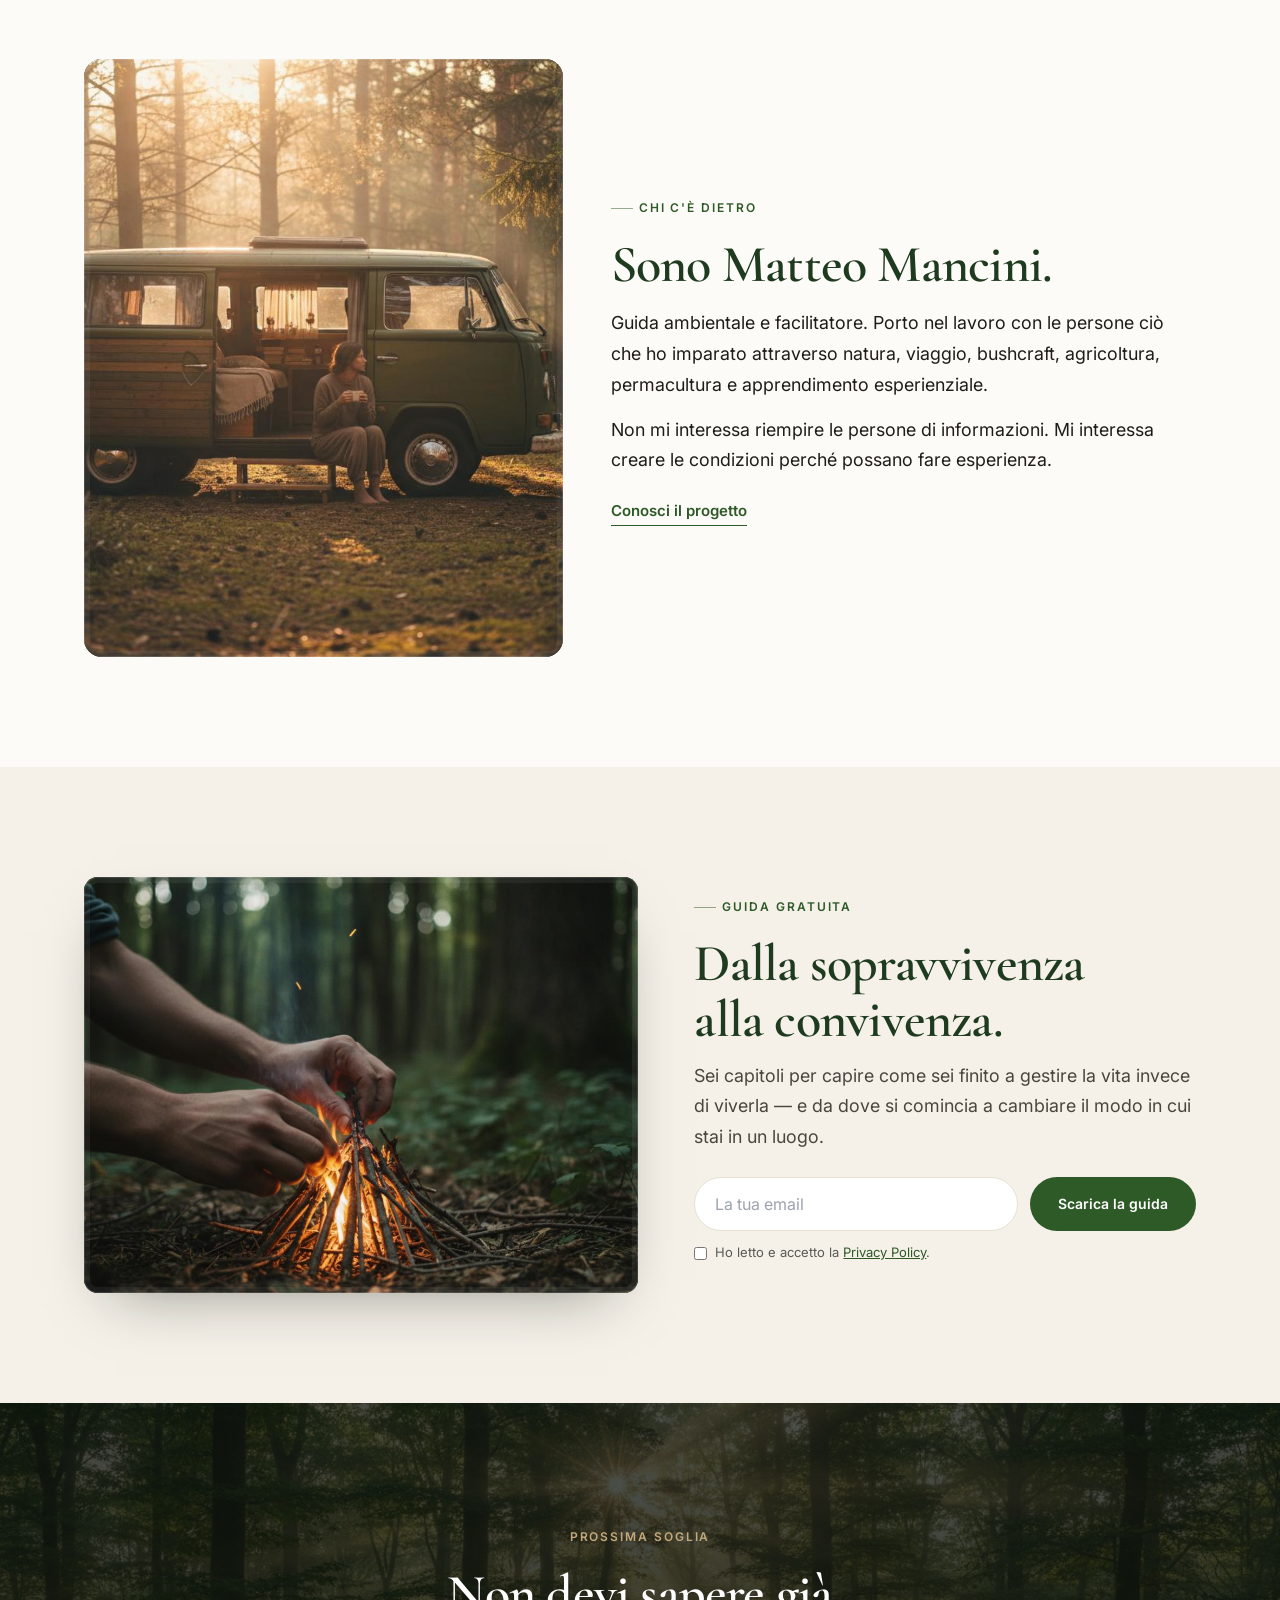
==== commit 9d923ccb: "Revisione copy esperienze (valutazione avatar): prezzo, logistica, focus, credibilità - Escape (punt" ====
--- a/index.html
+++ b/index.html
@@ -341,11 +341,11 @@
       <div class="ais-narrow"><span class="ais-eyebrow">Esperienze in evidenza</span><h2 class="ais-display">Da dove vuoi iniziare?</h2></div>
       <div class="ais-grid ais-grid--3">
         <article class="ais-exp"><a class="ais-exp__link" href="escape-the-city.html"><div class="ais-exp__media"><video autoplay="" loop="" muted="" playsinline="" poster="images/escape-the-city.jpg" src="videos/escape-city.mp4"></video></div><div class="ais-exp__body"><span class="ais-exp__tag">Immersione · 2 giorni</span><h3 class="ais-exp__t">Escape the City</h3><p class="ais-exp__d">Fuoco, orientamento, cammino, notte nel bosco. Esci dal rumore. Entra nell'esperienza.</p><span class="ais-exp__cta">Scopri Escape →</span></div></a></article>
-        <article class="ais-exp"><a class="ais-exp__link" href="elementi-di-convivenza.html"><div class="ais-exp__media"><video autoplay="" loop="" muted="" playsinline="" poster="images/convivenza.jpg" src="videos/convivenza.mp4"></video></div><div class="ais-exp__body"><span class="ais-exp__tag">Immersione</span><h3 class="ais-exp__t">Elementi di Convivenza</h3><p class="ais-exp__d">Riparo, fuoco, cibo, collaborazione. Un'immersione più profonda nello stare insieme.</p><span class="ais-exp__cta">Scopri l'esperienza →</span></div></a></article>
         <article class="ais-exp"><a class="ais-exp__link" href="accendi-il-tuo-fuoco.html"><div class="ais-exp__media"><img alt="Accendere il fuoco con le mani" src="images/accendi-fuoco.jpg"/></div><div class="ais-exp__body"><span class="ais-exp__tag">Soglia · 3 ore</span><h3 class="ais-exp__t">Accendi il tuo Fuoco</h3><p class="ais-exp__d">Provare, sbagliare, adattare. Il fuoco come porta per tornare a fare esperienza.</p><span class="ais-exp__cta">Esplora →</span></div></a></article>
         <article class="ais-exp"><a class="ais-exp__link" href="la-mappa-del-tuo-viaggio.html"><div class="ais-exp__media"><img alt="Mappa e orientamento" src="images/mappa-viaggio.jpg"/></div><div class="ais-exp__body"><span class="ais-exp__tag">Soglia · 3 ore</span><h3 class="ais-exp__t">La Mappa del tuo Viaggio</h3><p class="ais-exp__d">Leggere il territorio, orientarsi, tracciare una direzione. Un'esperienza per allenare lo sguardo.</p><span class="ais-exp__cta">Esplora →</span></div></a></article>
+        <article class="ais-exp"><a class="ais-exp__link" href="elementi-di-convivenza.html"><div class="ais-exp__media"><video autoplay="" loop="" muted="" playsinline="" poster="images/convivenza.jpg" src="videos/convivenza.mp4"></video></div><div class="ais-exp__body"><span class="ais-exp__tag">Immersione</span><h3 class="ais-exp__t">Elementi di Convivenza</h3><p class="ais-exp__d">Riparo, fuoco, cibo, collaborazione. Un'immersione più profonda nello stare insieme.</p><span class="ais-exp__cta">Scopri l'esperienza →</span></div></a></article>
         <article class="ais-exp"><a class="ais-exp__link" href="cammino.html"><div class="ais-exp__media"><img alt="Cammino nel paesaggio" src="images/cammino-eroe.jpg"/></div><div class="ais-exp__body"><span class="ais-exp__tag">Cammino · 4 giorni</span><h3 class="ais-exp__t">Il Cammino</h3><p class="ais-exp__d">Muoversi lentamente nel paesaggio, abbastanza da iniziare a notarlo.</p><span class="ais-exp__cta">Scopri →</span></div></a></article>
-        <article class="ais-exp"><a class="ais-exp__link" href="via-degli-dei.html"><div class="ais-exp__media"><img alt="Via degli Dei" src="images/via-degli-dei.jpg"/></div><div class="ais-exp__body"><span class="ais-exp__tag">Trekking · 24 ore</span><h3 class="ais-exp__t">Via degli Dei</h3><p class="ais-exp__d">Un cammino storico, con il tempo di fermarsi e guardare ciò che di solito passa inosservato.</p><span class="ais-exp__cta">Scopri →</span></div></a></article>
+        <article class="ais-exp"><a class="ais-exp__link" href="via-degli-dei.html"><div class="ais-exp__media"><img alt="Via degli Dei" src="images/via-degli-dei.jpg"/></div><div class="ais-exp__body"><span class="ais-exp__tag">Trekking · 1 giorno + 1 notte</span><h3 class="ais-exp__t">Via degli Dei</h3><p class="ais-exp__d">Un cammino storico, con il tempo di fermarsi e guardare ciò che di solito passa inosservato.</p><span class="ais-exp__cta">Scopri →</span></div></a></article>
       </div>
     </div>
   </section>
@@ -370,19 +370,19 @@
   <!-- 16 — TESTIMONIANZE -->
   <section class="ais-sec ais-sec--sand">
     <div class="ais-wrap">
-      <div class="ais-narrow"><span class="ais-eyebrow">Chi ha camminato</span><h2 class="ais-display">Cosa è rimasto, dopo.</h2></div>
+      <div class="ais-narrow"><span class="ais-eyebrow">Le voci</span><h2 class="ais-display">Chi c’è stato racconta.</h2></div>
       <div class="ais-vtest">
         <article class="ais-vtest__card"><div class="ais-vtest__media"><video controls="" preload="metadata" playsinline="" poster="images/testimonial-1.jpg" src="videos/testimonial-1.mp4"></video></div><div class="ais-vtest__body"><p class="ais-vtest__name">Giulia</p><p class="ais-vtest__exp">Escape the City</p><p class="ais-vtest__cap">"La prima notte nel bosco non la scordo. Ci torno con la mente ancora adesso."</p></div></article>
         <article class="ais-vtest__card"><div class="ais-vtest__media"><video controls="" preload="metadata" playsinline="" poster="images/testimonial-2.jpg" src="videos/testimonial-2.mp4"></video></div><div class="ais-vtest__body"><p class="ais-vtest__name">Davide</p><p class="ais-vtest__exp">La Mappa del tuo Viaggio</p><p class="ais-vtest__cap">"Ho iniziato a notare cose che di solito non vedo. È rimasto un modo diverso di guardare."</p></div></article>
-        <article class="ais-vtest__card"><div class="ais-vtest__media"><video controls="" preload="metadata" playsinline="" poster="images/testimonial-3.jpg" src="videos/testimonial-3.mp4"></video></div><div class="ais-vtest__body"><p class="ais-vtest__name">Marta</p><p class="ais-vtest__exp">Elementi di Convivenza</p><p class="ais-vtest__cap">"Sono venuta senza sapere cosa cercavo. Sono tornata con una domanda."</p></div></article>
+        <article class="ais-vtest__card"><div class="ais-vtest__media"><video controls="" preload="metadata" playsinline="" poster="images/testimonial-3.jpg" src="videos/testimonial-3.mp4"></video></div><div class="ais-vtest__body"><p class="ais-vtest__name">Marta</p><p class="ais-vtest__exp">La Mappa del tuo Viaggio</p><p class="ais-vtest__cap">"Sono venuta senza sapere cosa cercavo. Sono tornata con una domanda."</p></div></article>
         <article class="ais-vtest__card"><div class="ais-vtest__media"><video controls="" preload="metadata" playsinline="" poster="images/testimonial-4.jpg" src="videos/testimonial-4.mp4"></video></div><div class="ais-vtest__body"><p class="ais-vtest__name">Luca</p><p class="ais-vtest__exp">Accendi il tuo Fuoco</p><p class="ais-vtest__cap">"Il fuoco non prendeva. Poi ho capito che stavo forzando. Vale anche fuori dal bosco."</p></div></article>
-        <article class="ais-vtest__card"><div class="ais-vtest__media"><video controls="" preload="metadata" playsinline="" poster="images/testimonial-5.jpg" src="videos/testimonial-5.mp4"></video></div><div class="ais-vtest__body"><p class="ais-vtest__name">Sara</p><p class="ais-vtest__exp">Il Cammino</p><p class="ais-vtest__cap">"Camminare lento mi ha fatto tornare nel corpo. Una cosa piccola che mi è rimasta."</p></div></article>
+        <article class="ais-vtest__card"><div class="ais-vtest__media"><video controls="" preload="metadata" playsinline="" poster="images/testimonial-5.jpg" src="videos/testimonial-5.mp4"></video></div><div class="ais-vtest__body"><p class="ais-vtest__name">Sara</p><p class="ais-vtest__exp">Escape the City</p><p class="ais-vtest__cap">"Camminare lento mi ha fatto tornare nel corpo. Una cosa piccola che mi è rimasta."</p></div></article>
       </div>
       <p class="ais-vtest__hint">Scorri per vedere altre voci → &nbsp;·&nbsp; <em>Video segnaposto, da sostituire con le testimonianze reali.</em></p>
       <div class="ais-quotes">
         <blockquote class="ais-quote"><p>Non pensavo che accendere un fuoco potesse insegnarmi così tanto sulla pazienza. Ci torno con la mente ancora adesso.</p><cite>— Giulia, dopo Escape the City</cite></blockquote>
         <blockquote class="ais-quote"><p>Ho notato cose che di solito non vedo. Un albero, una traccia, il modo in cui cambia la luce. È rimasto un modo diverso di guardare.</p><cite>— Davide, dopo una camminata</cite></blockquote>
-        <blockquote class="ais-quote"><p>Sono venuto senza sapere cosa cercavo. Sono tornato con una domanda e la voglia di tornare nel bosco.</p><cite>— Marta, dopo Elementi di Convivenza</cite></blockquote>
+        <blockquote class="ais-quote"><p>Sono venuto senza sapere cosa cercavo. Sono tornato con una domanda e la voglia di tornare nel bosco.</p><cite>— Marta, dopo La Mappa del tuo Viaggio</cite></blockquote>
       </div>
     </div>
   </section>
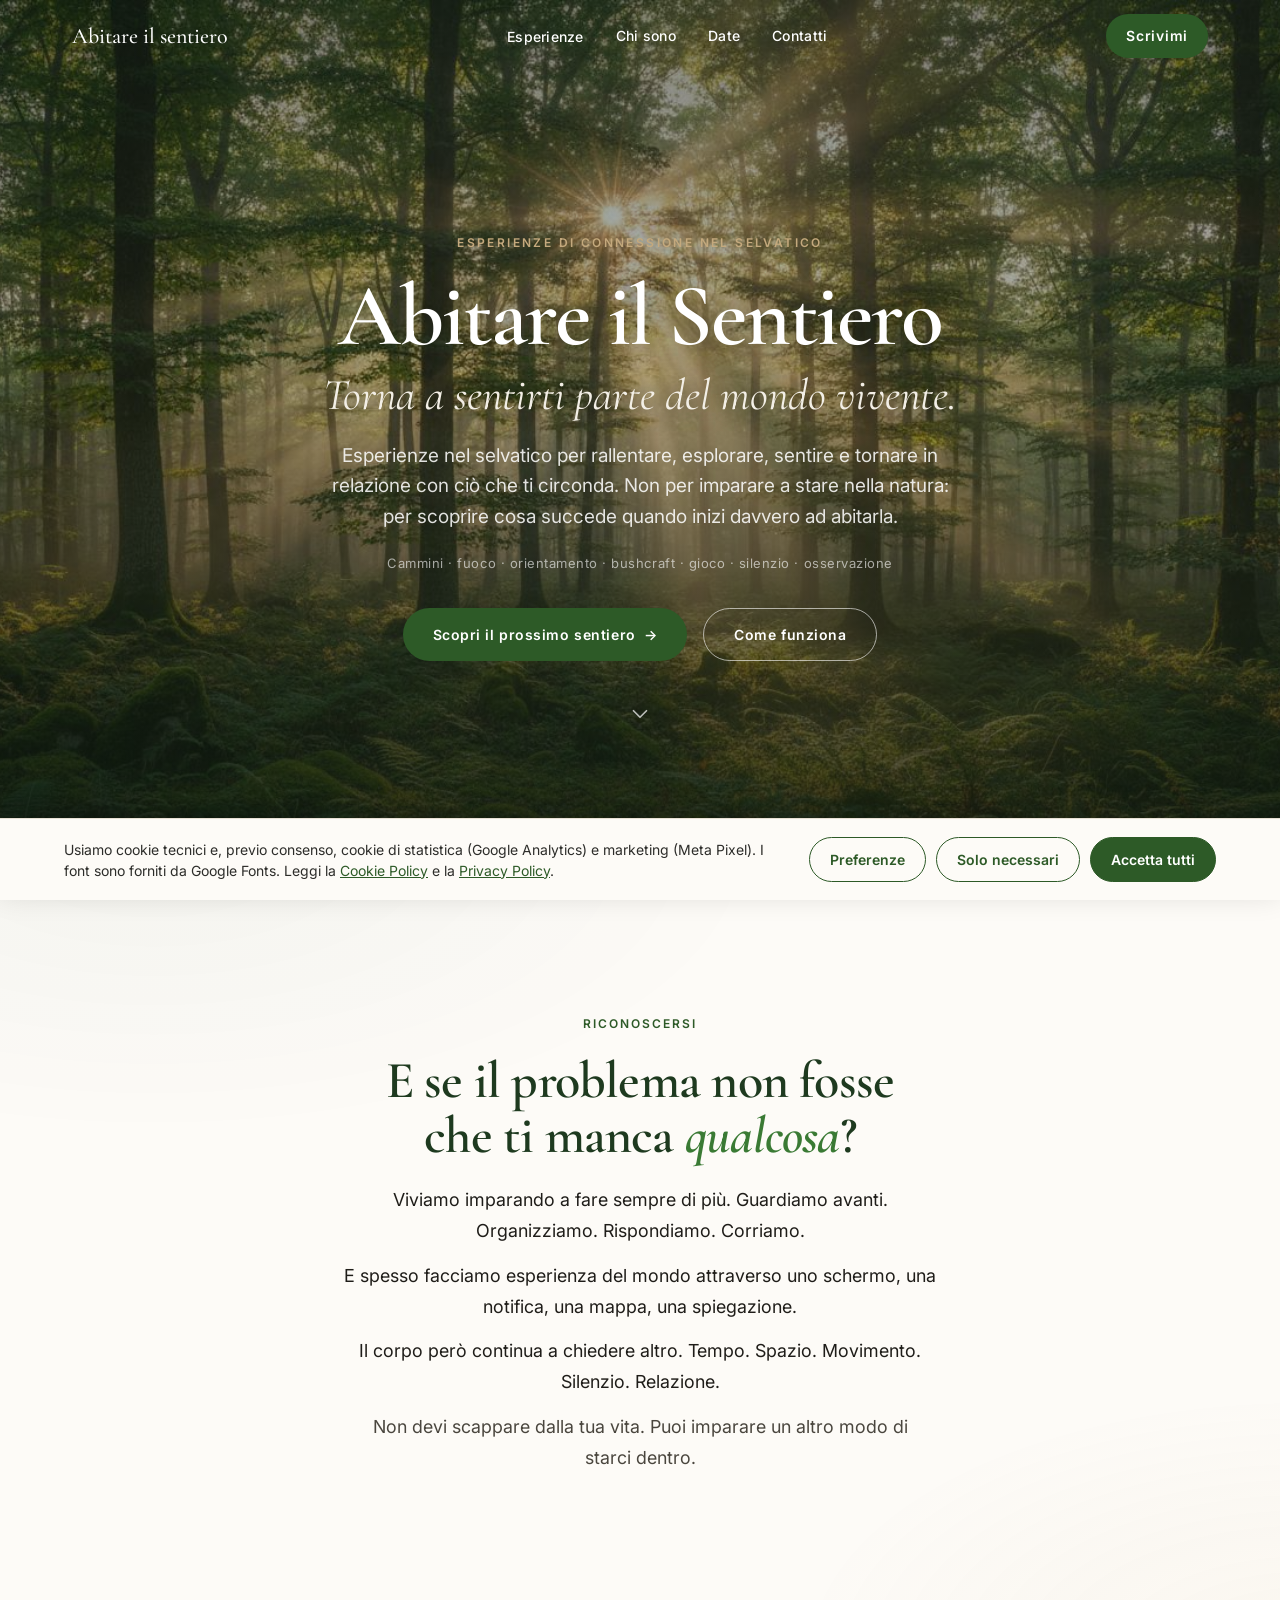
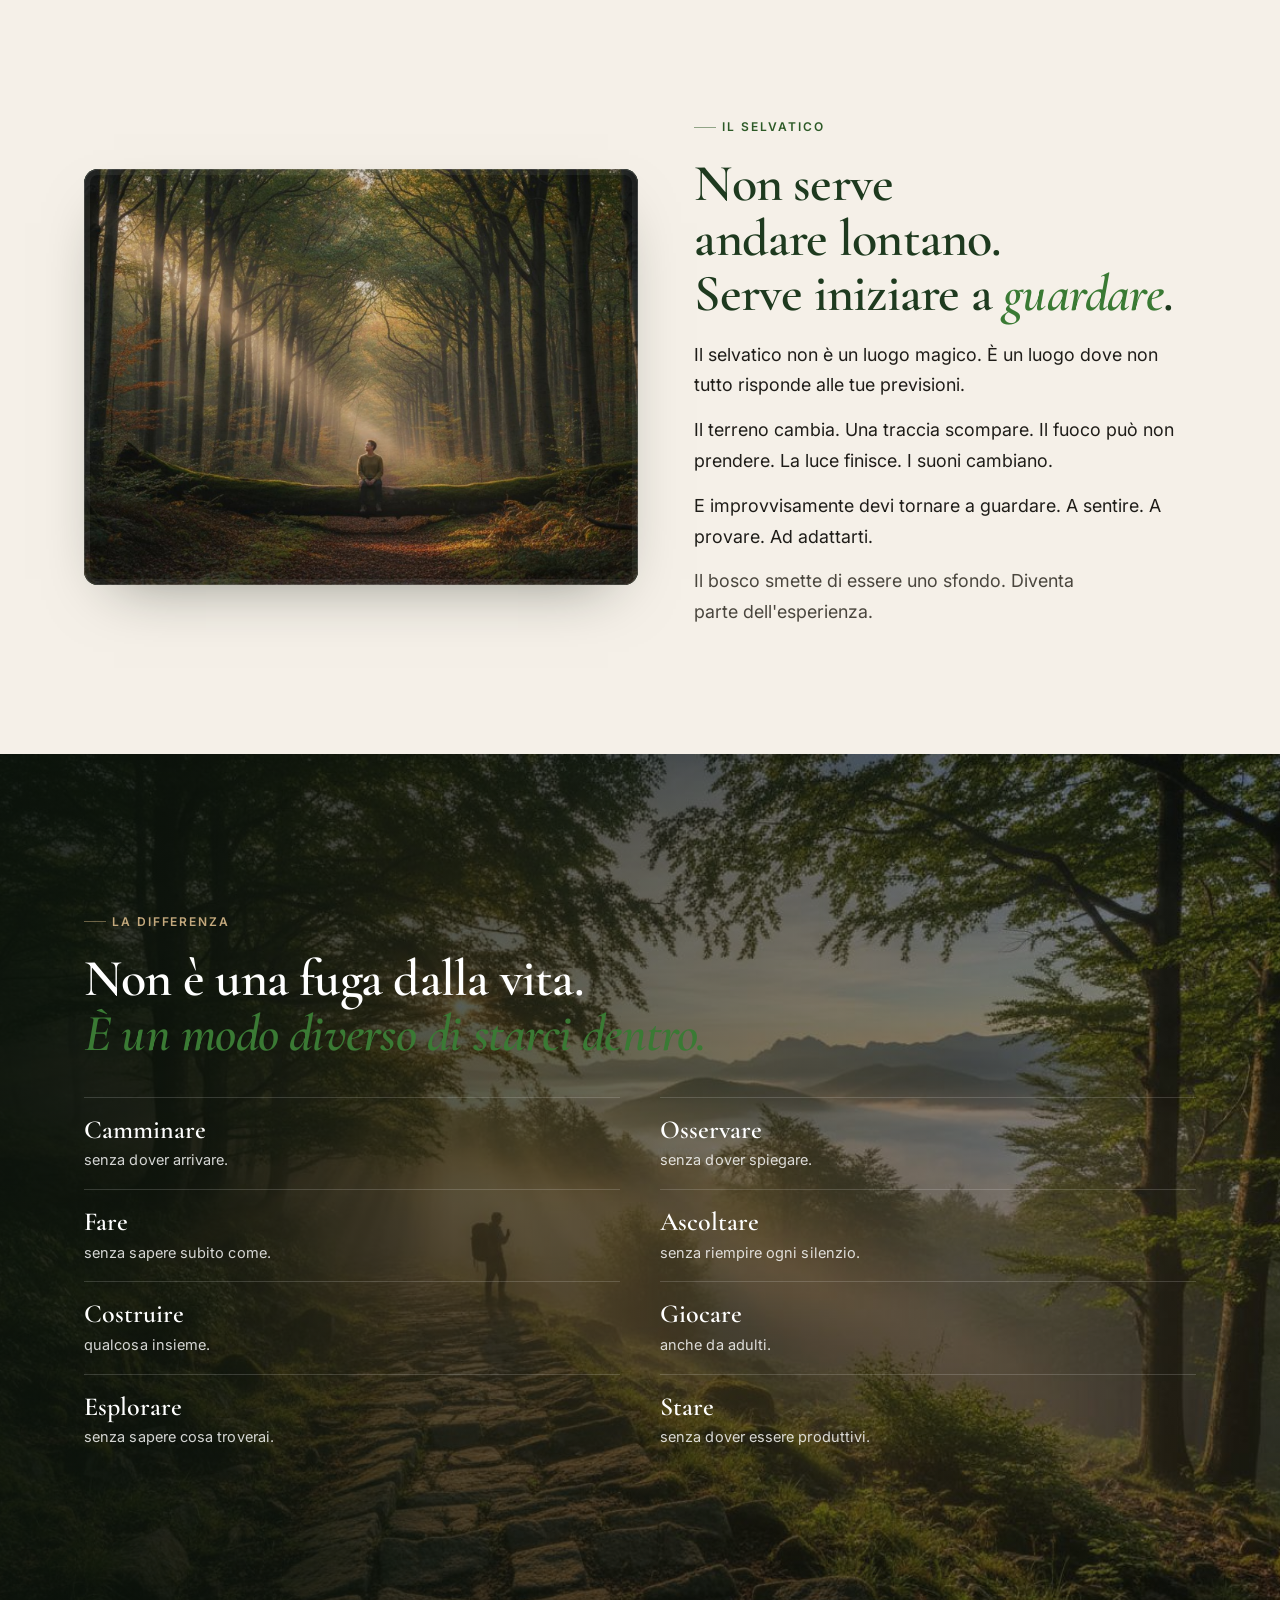
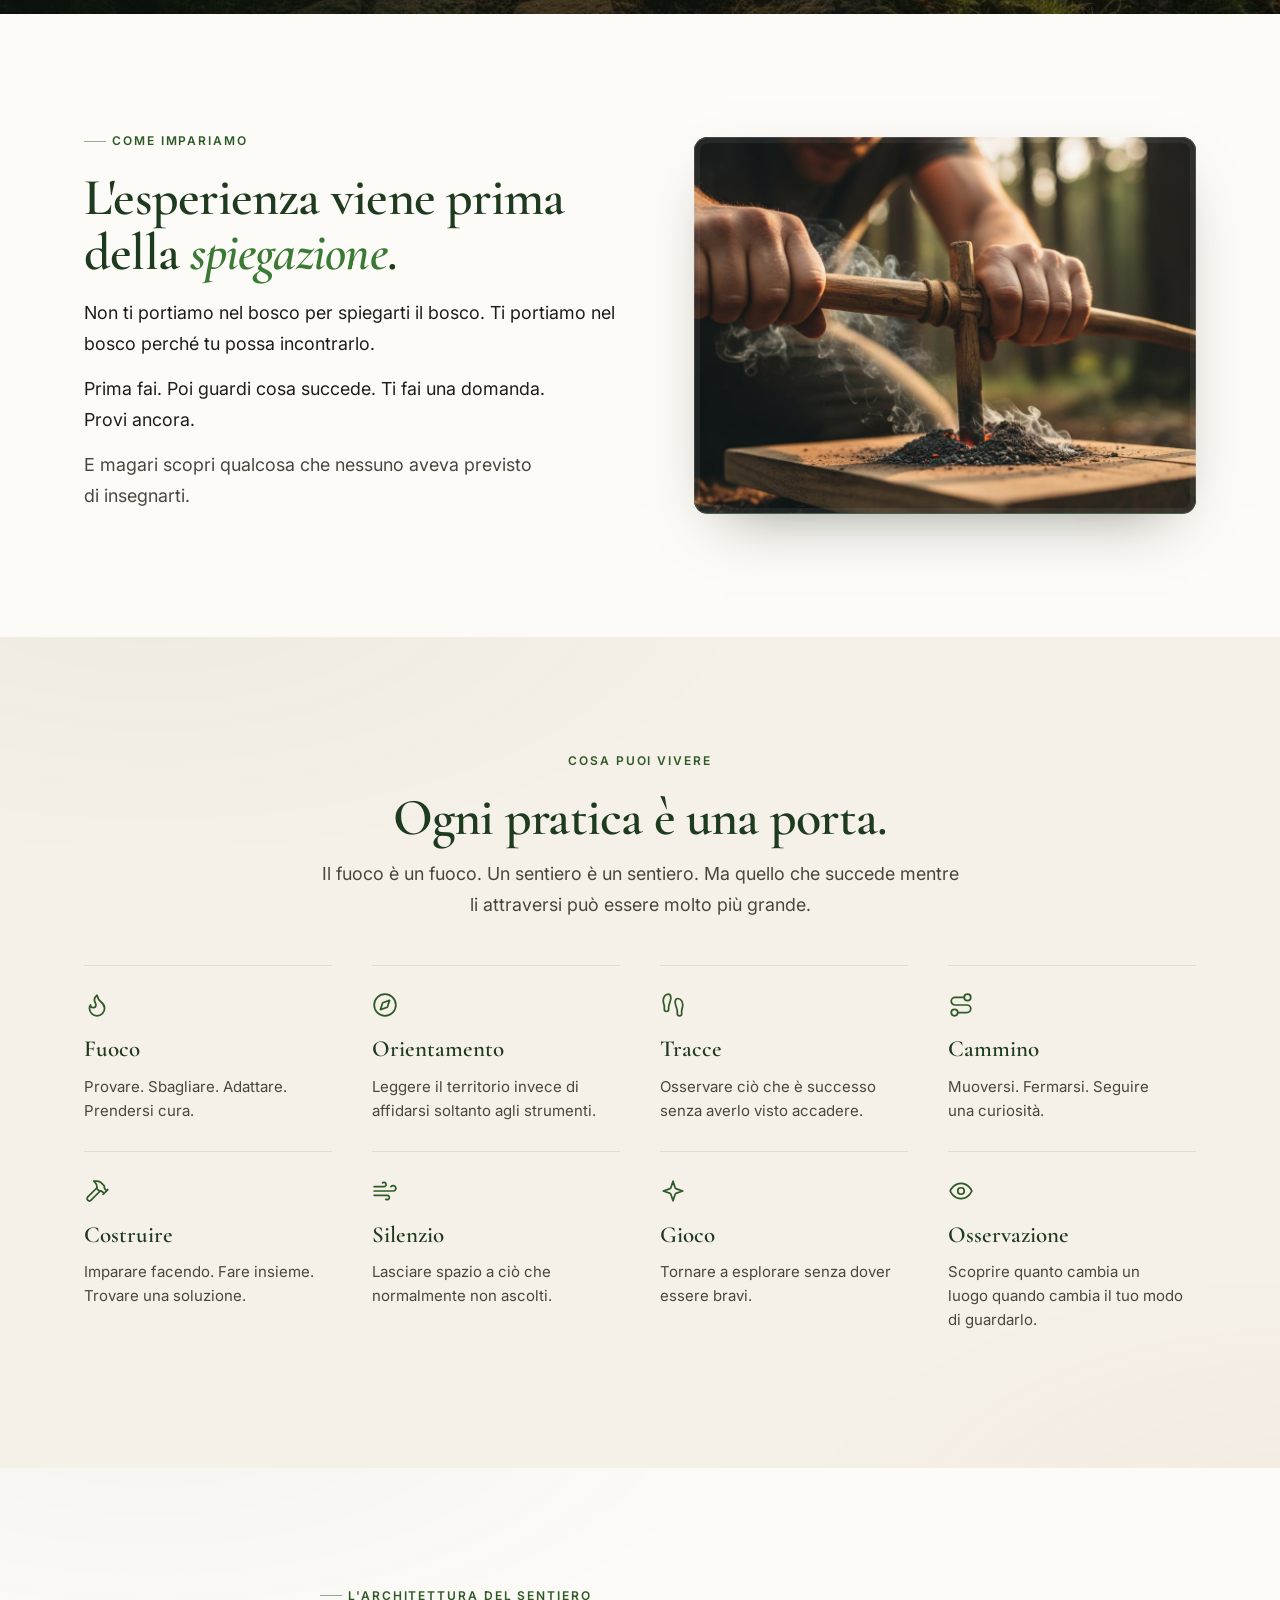
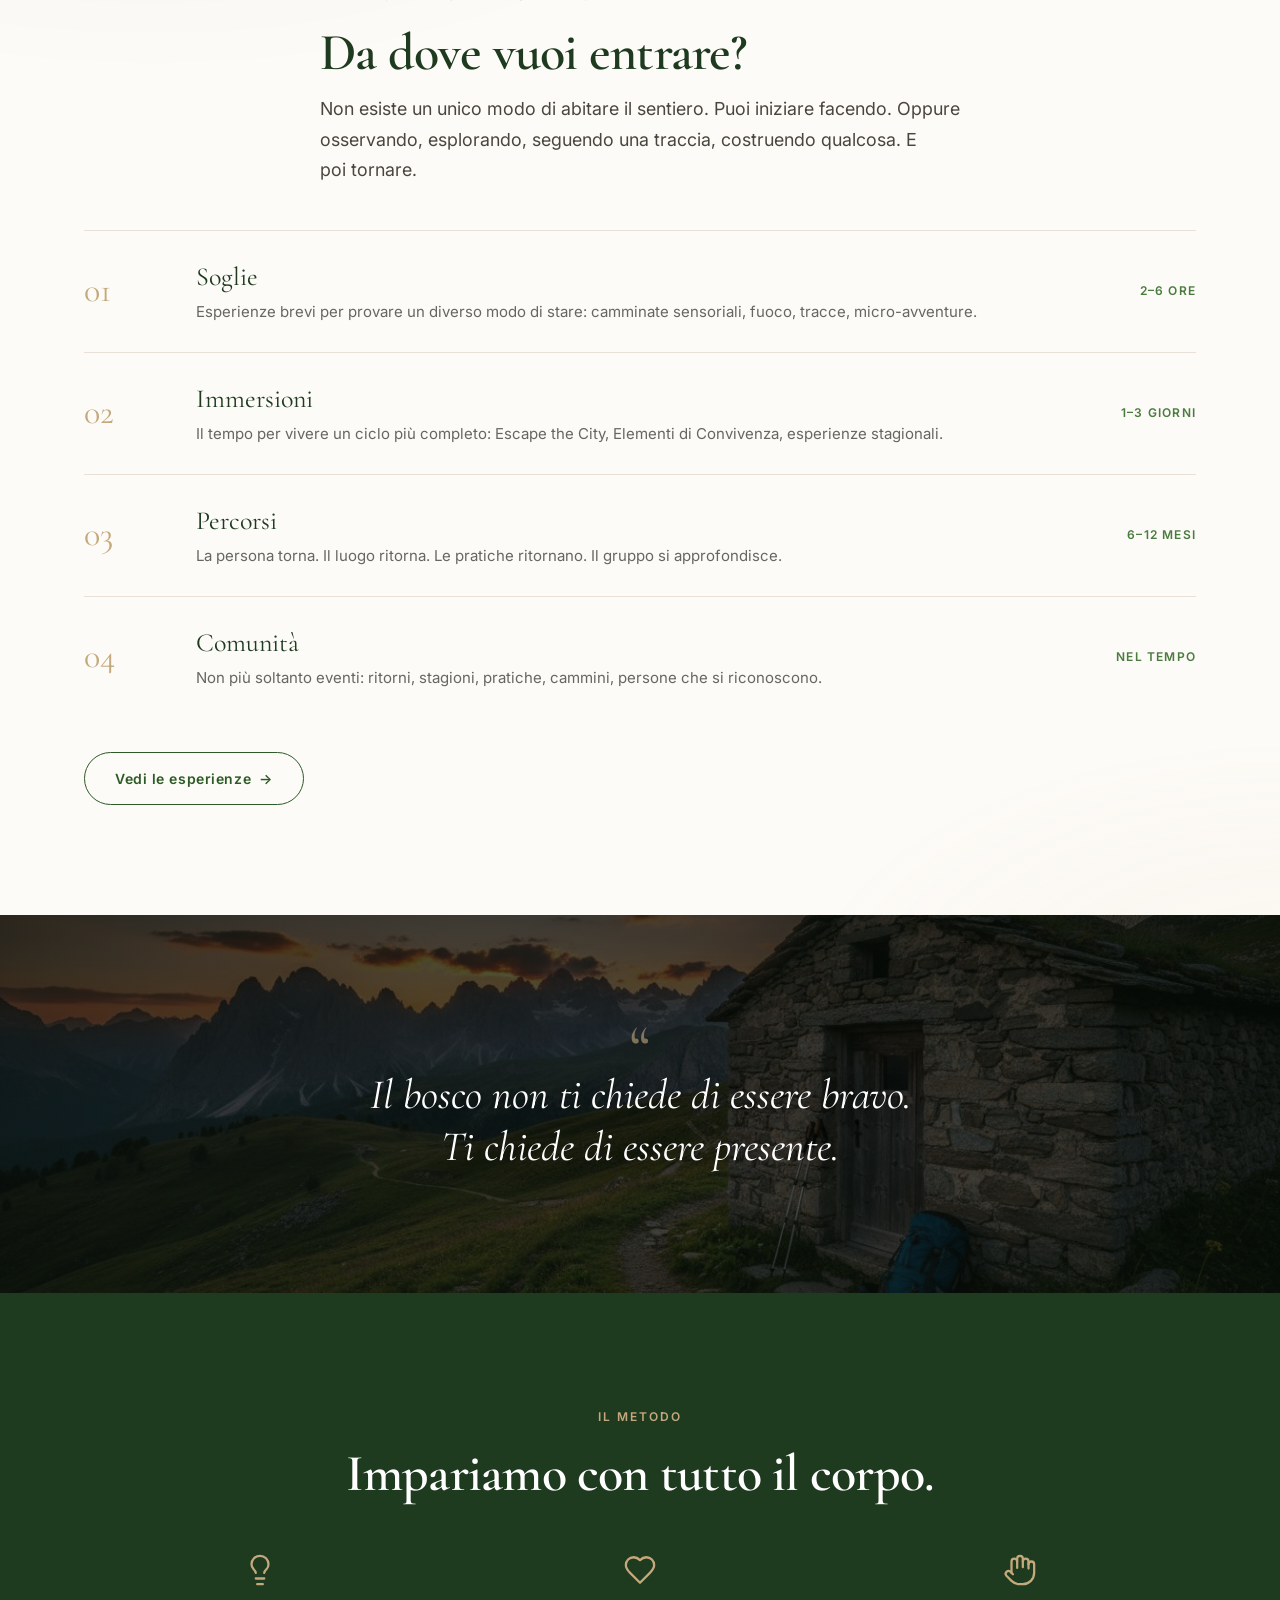
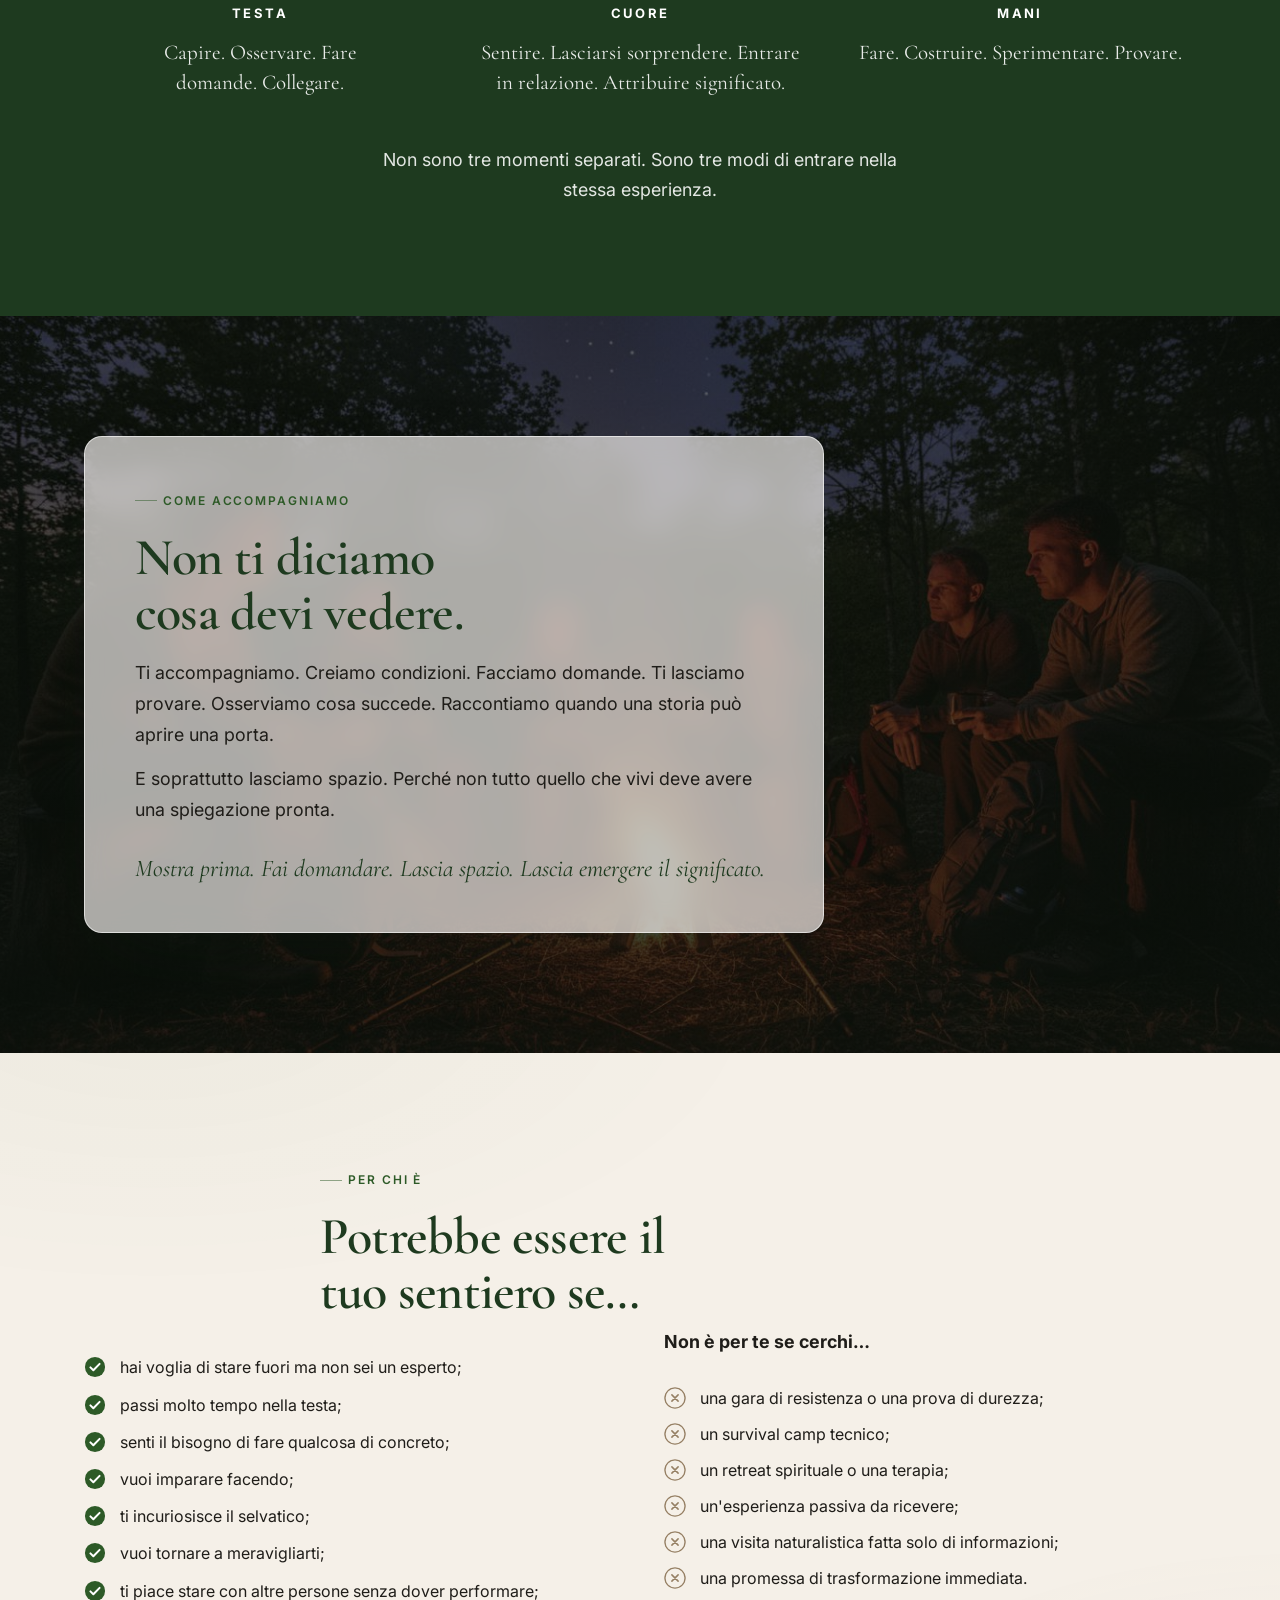
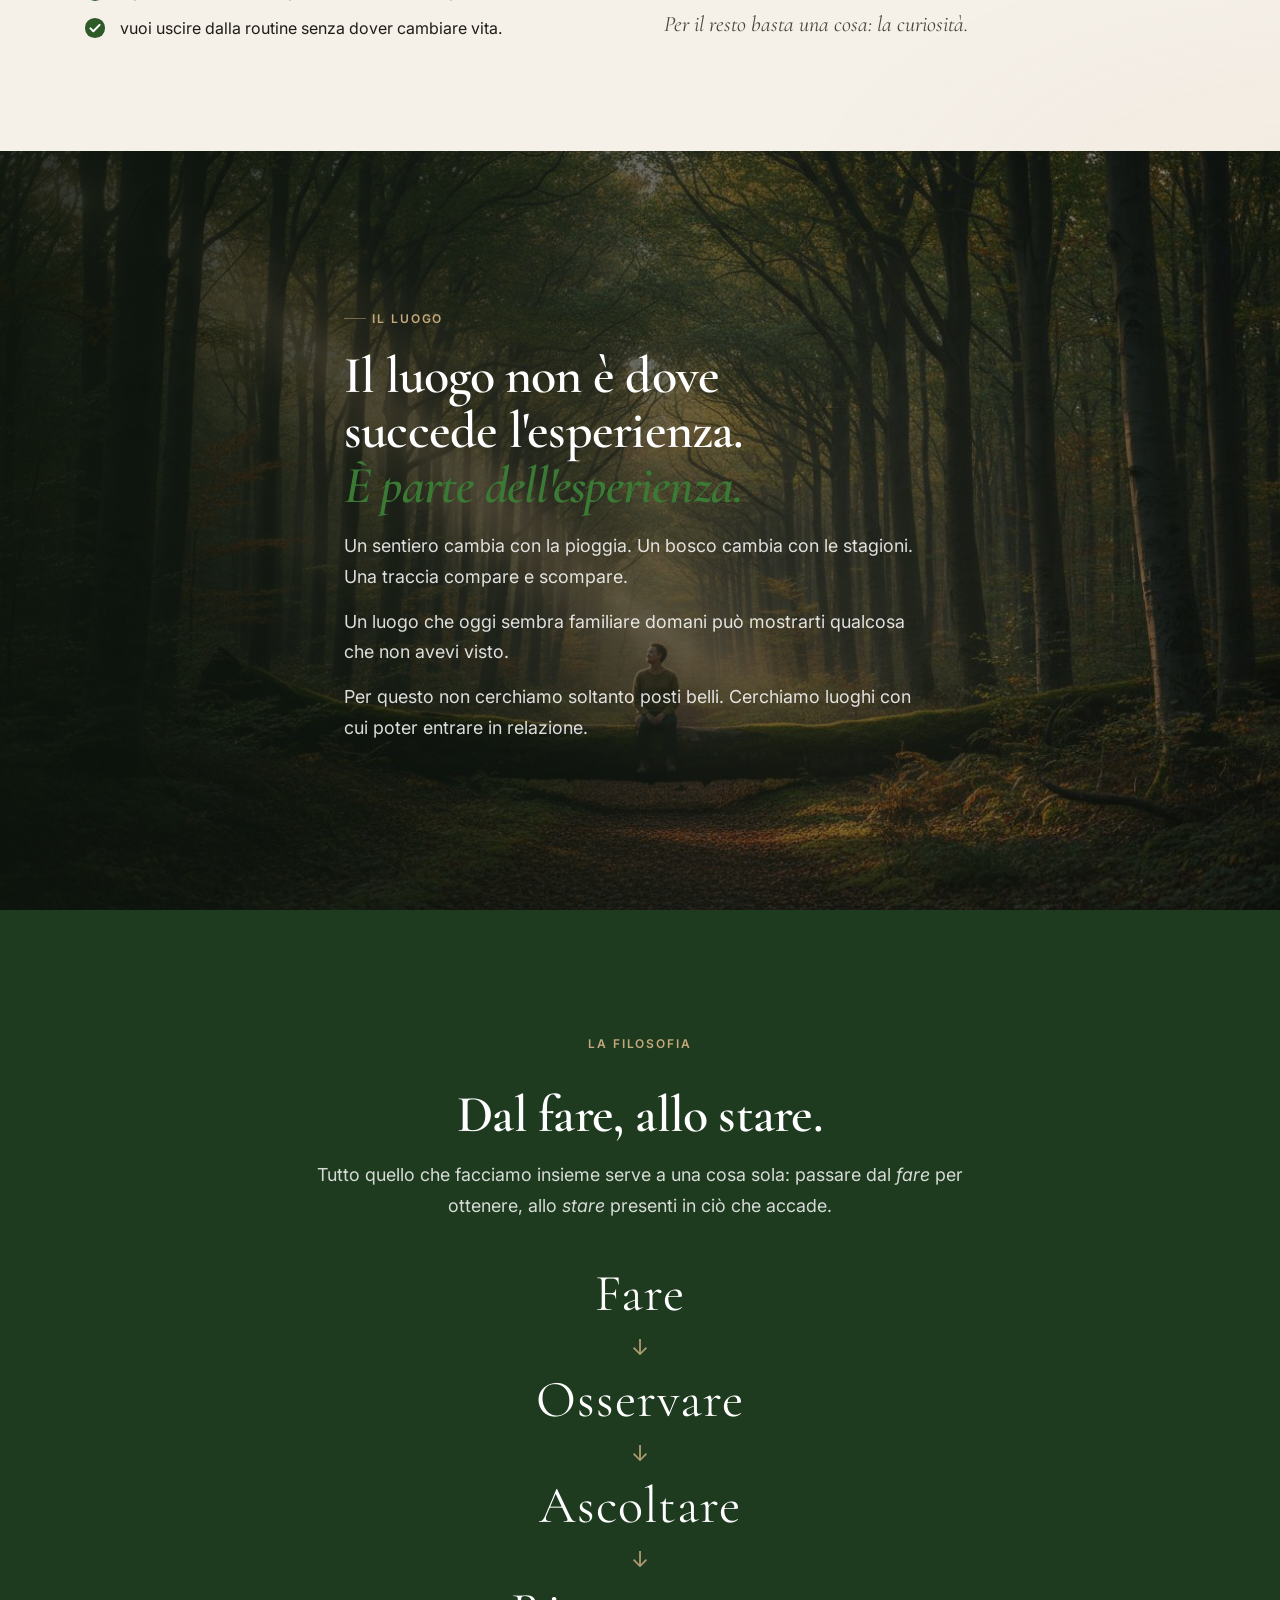
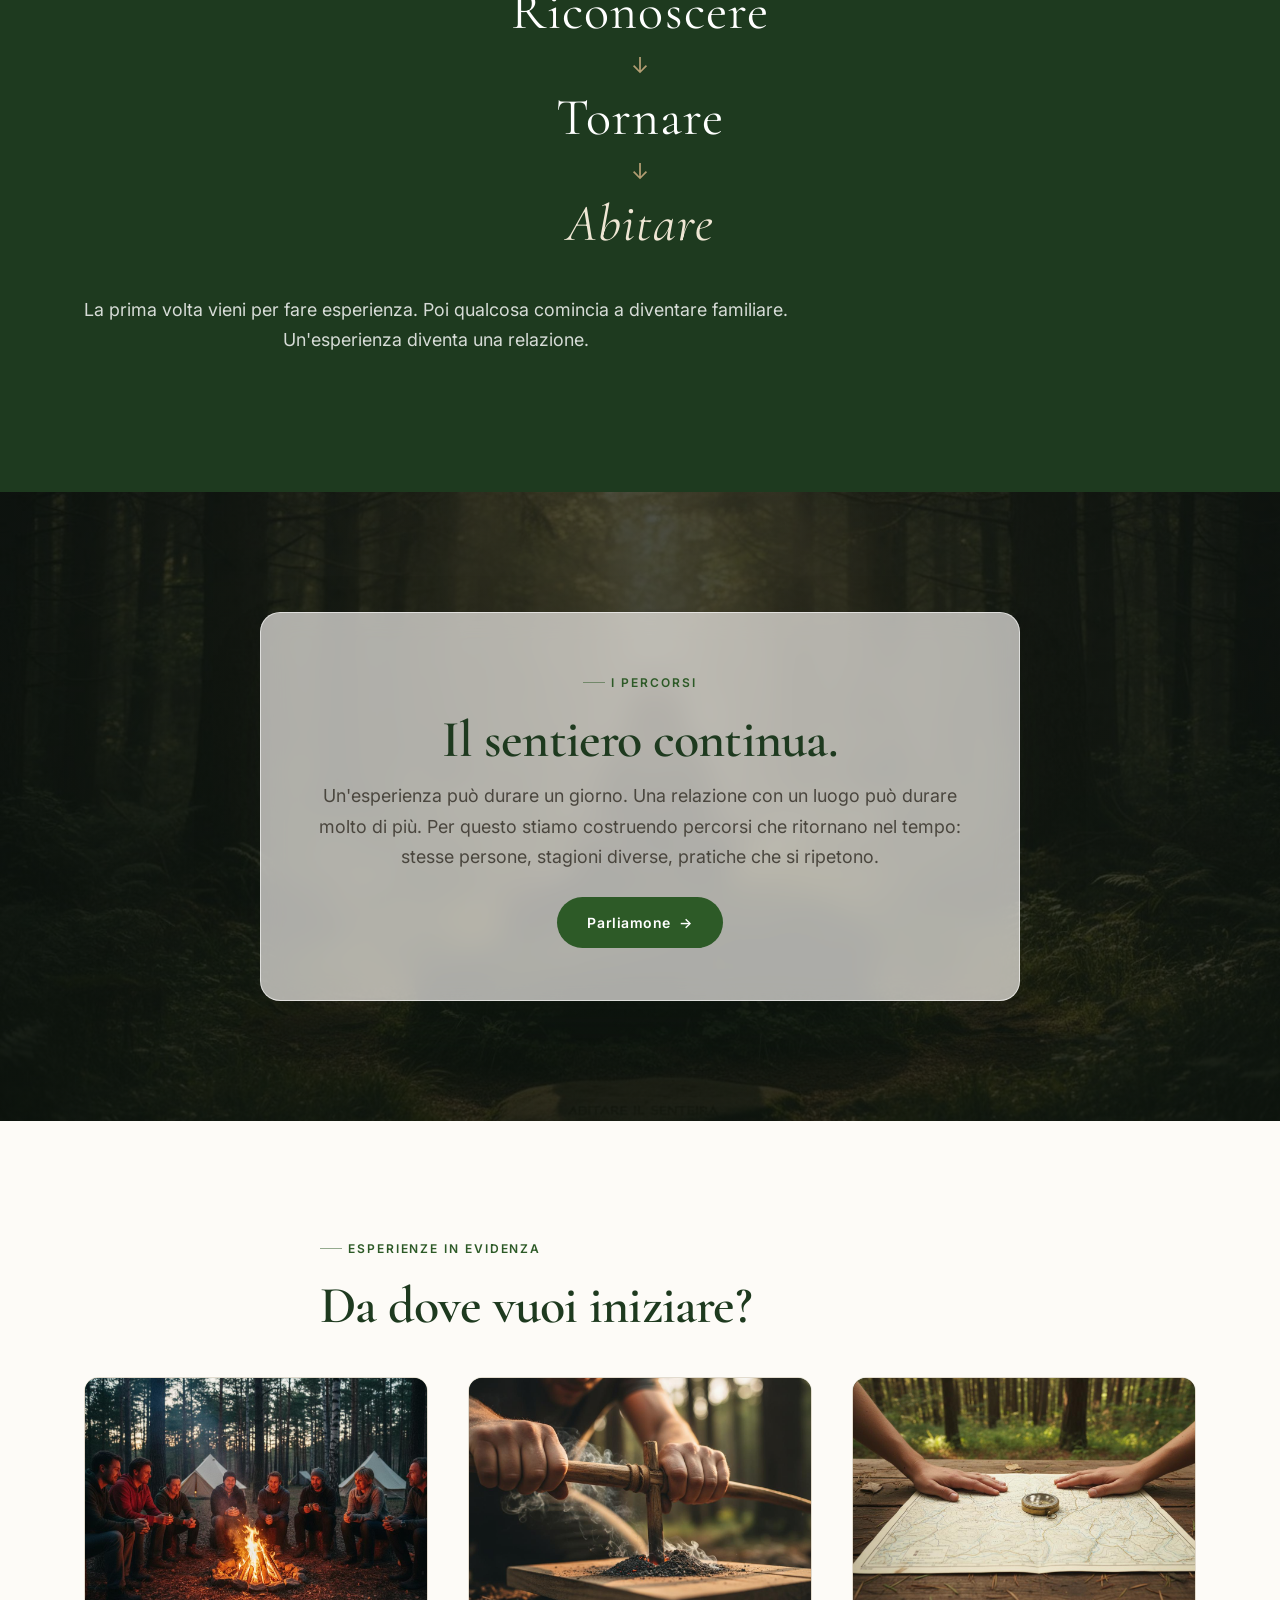
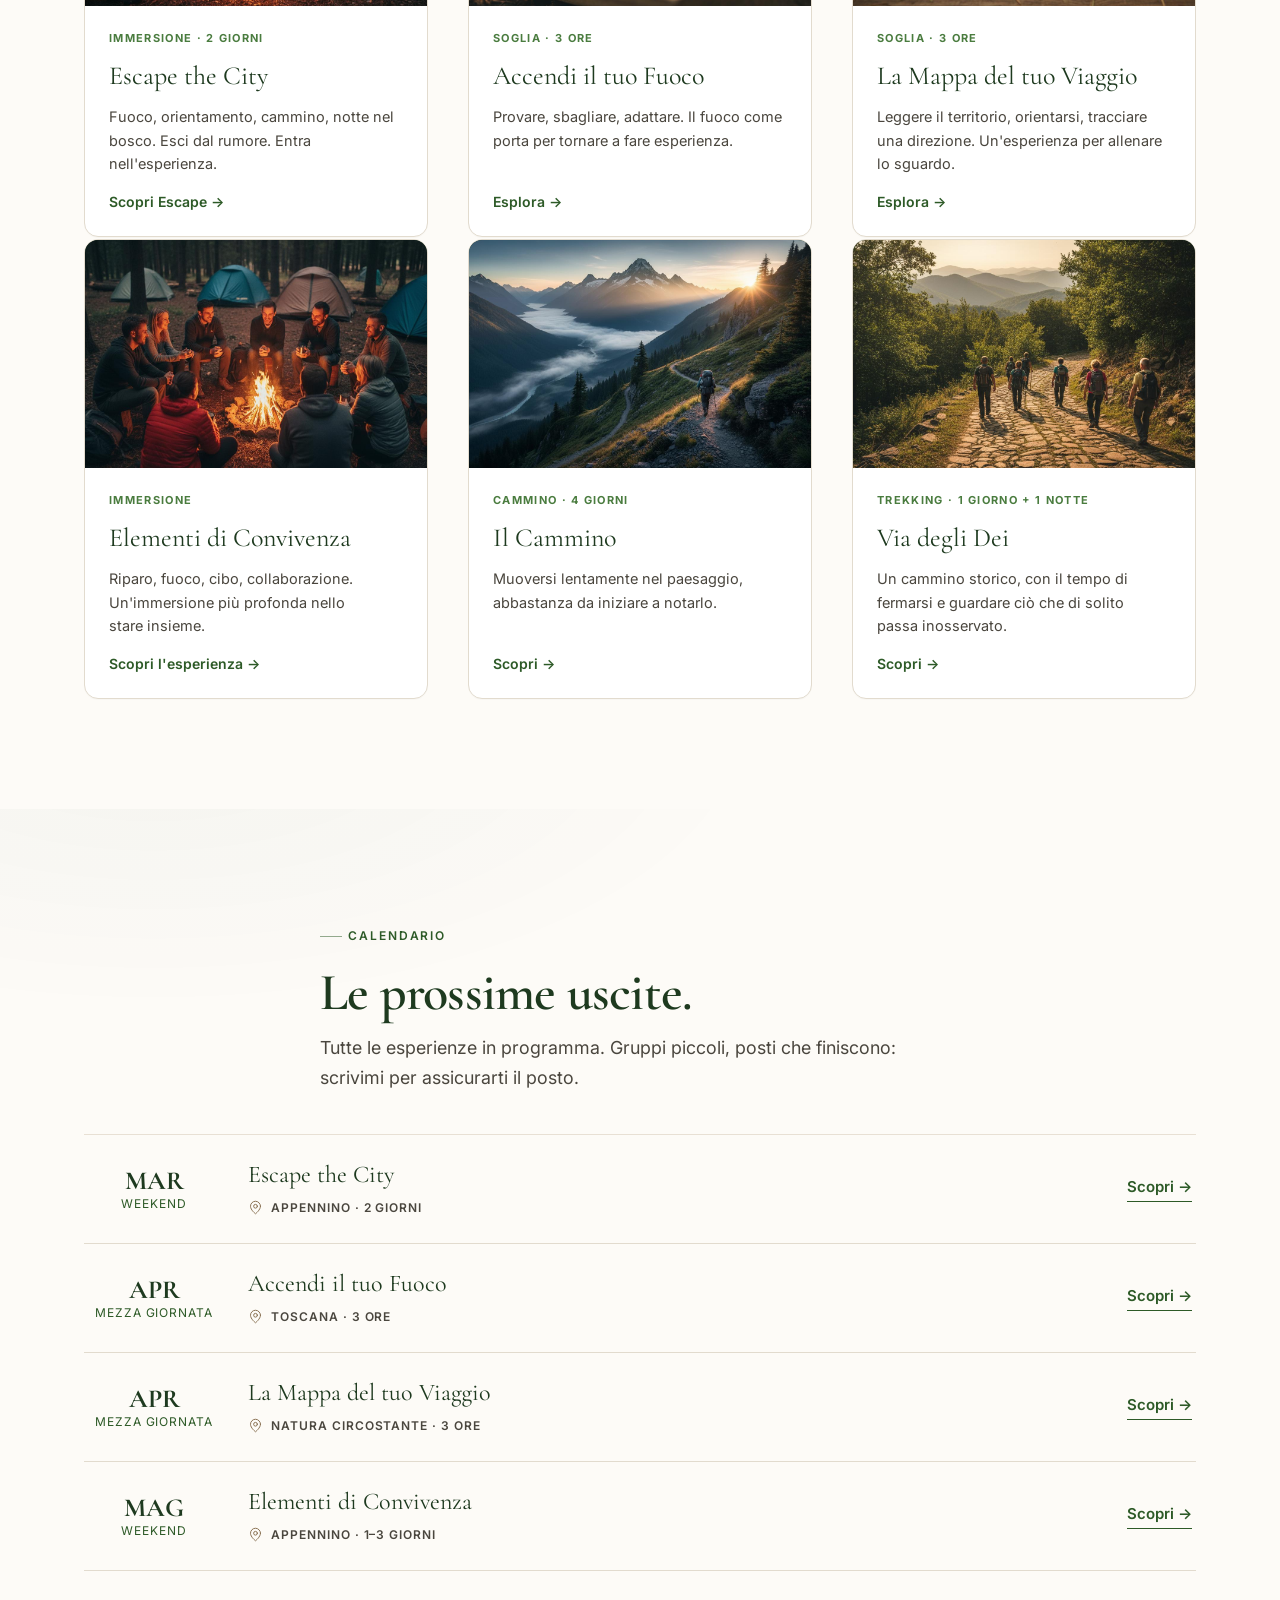
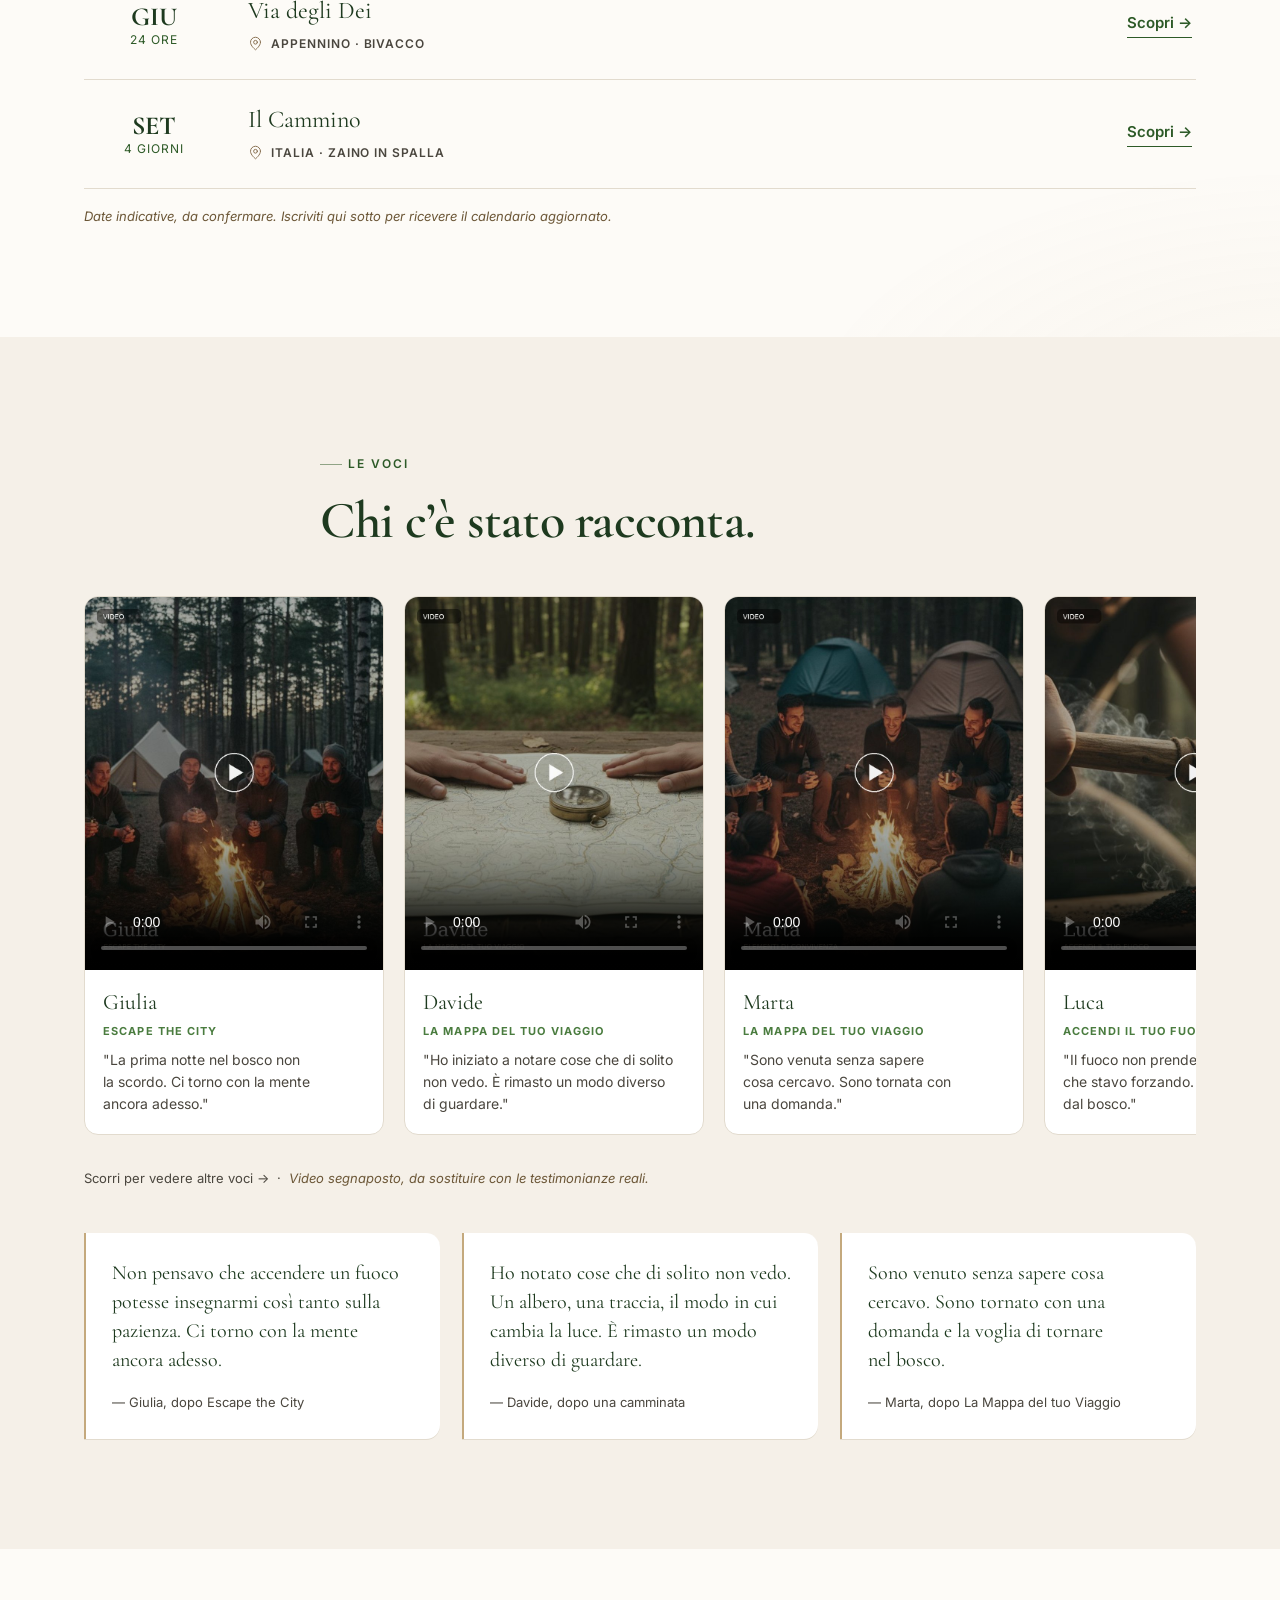
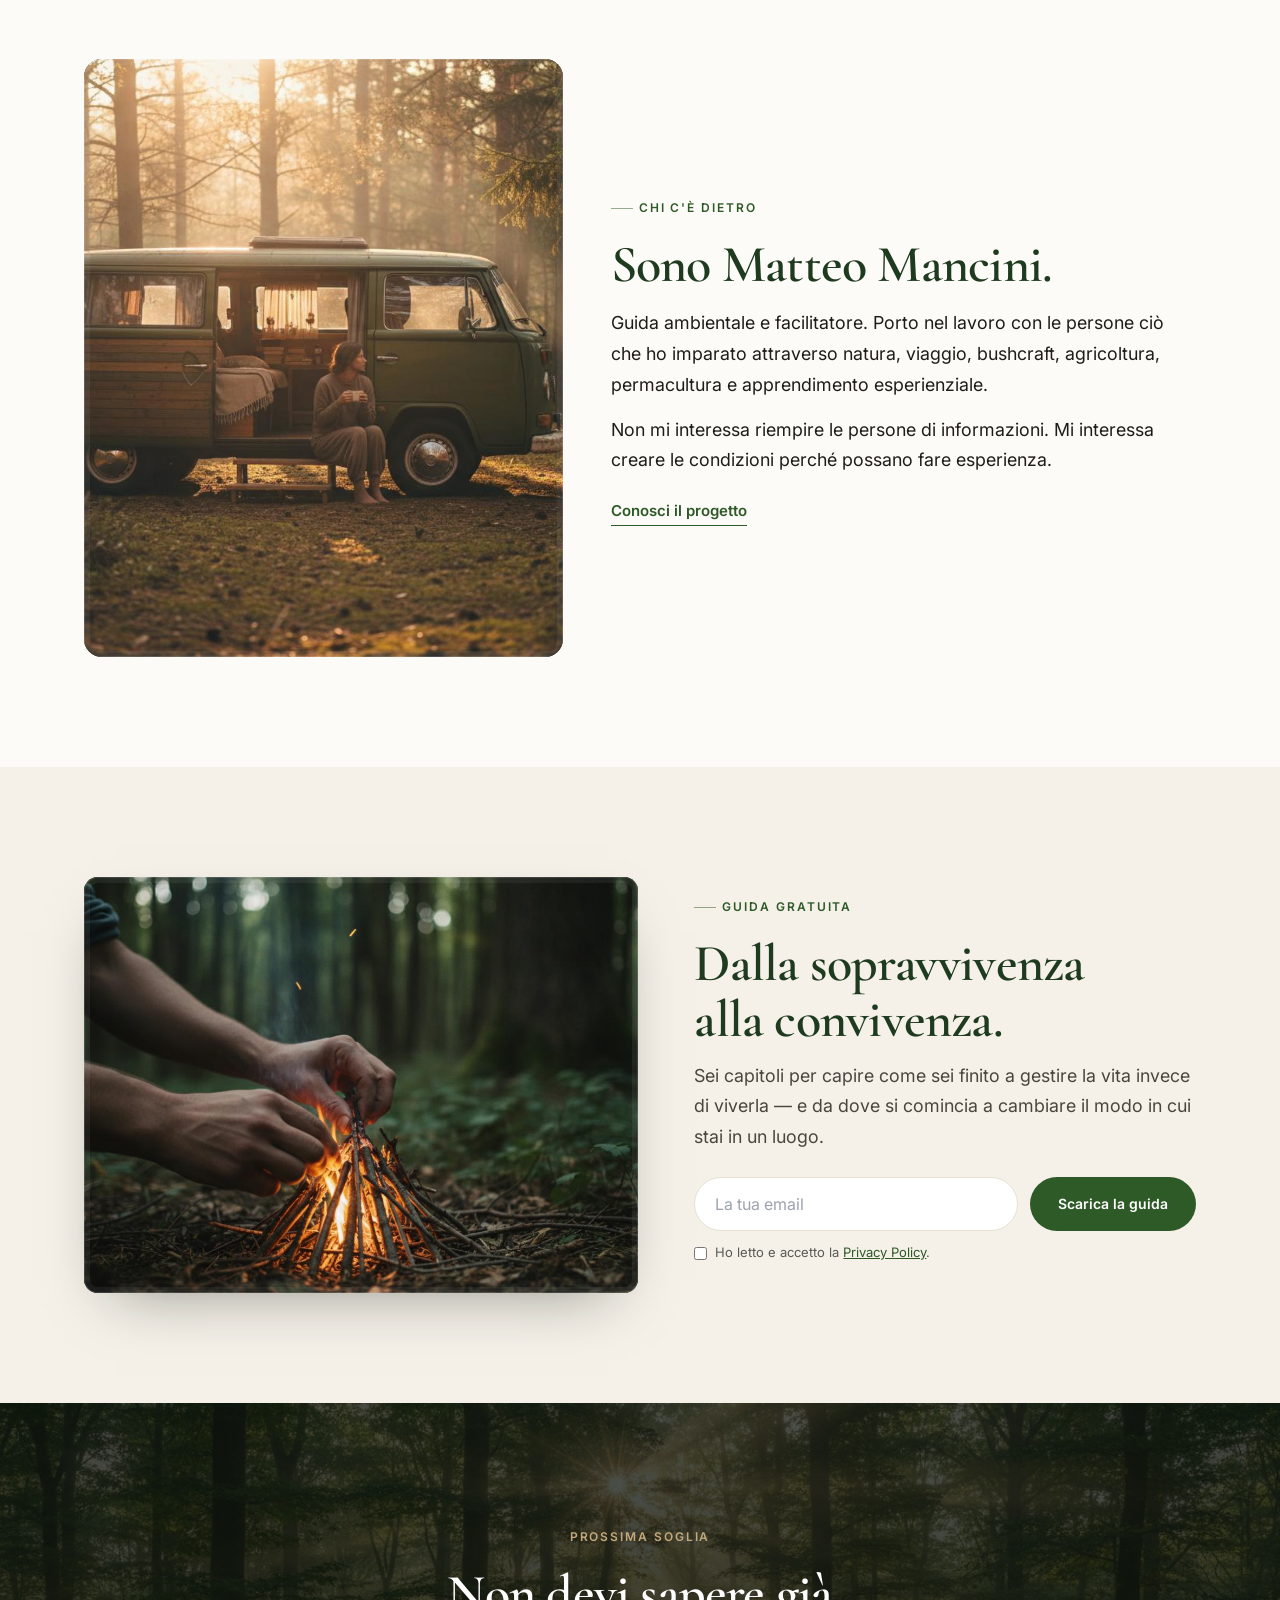
==== commit 032c6c62: "Riscrive la comunicazione secondo le Brand Guidelines 2026 - Escape the City (punta): racconto immer" ====
--- a/index.html
+++ b/index.html
@@ -94,7 +94,7 @@
       <span class="ais-eyebrow ais-hero__eyebrow">Esperienze di connessione nel selvatico</span>
       <h1 class="ais-hero__title">Abitare il Sentiero</h1>
       <p class="ais-hero__sub">Torna a sentirti parte del mondo vivente.</p>
-      <p class="ais-hero__lead">Esperienze nel selvatico per rallentare, esplorare, sentire e tornare in relazione con ciò che ti circonda.</p>
+      <p class="ais-hero__lead">Esperienze nel selvatico per rallentare, esplorare, sentire e tornare in relazione con ciò che ti circonda. Non per imparare a stare nella natura: per scoprire cosa succede quando inizi davvero ad abitarla.</p>
       <p class="ais-microrow">Cammini · fuoco · orientamento · bushcraft · gioco · silenzio · osservazione</p>
       <div class="ais-cta-row">
         <a class="ais-btn-dark ais-arrow" href="#esperienze">Scopri il prossimo sentiero</a>
